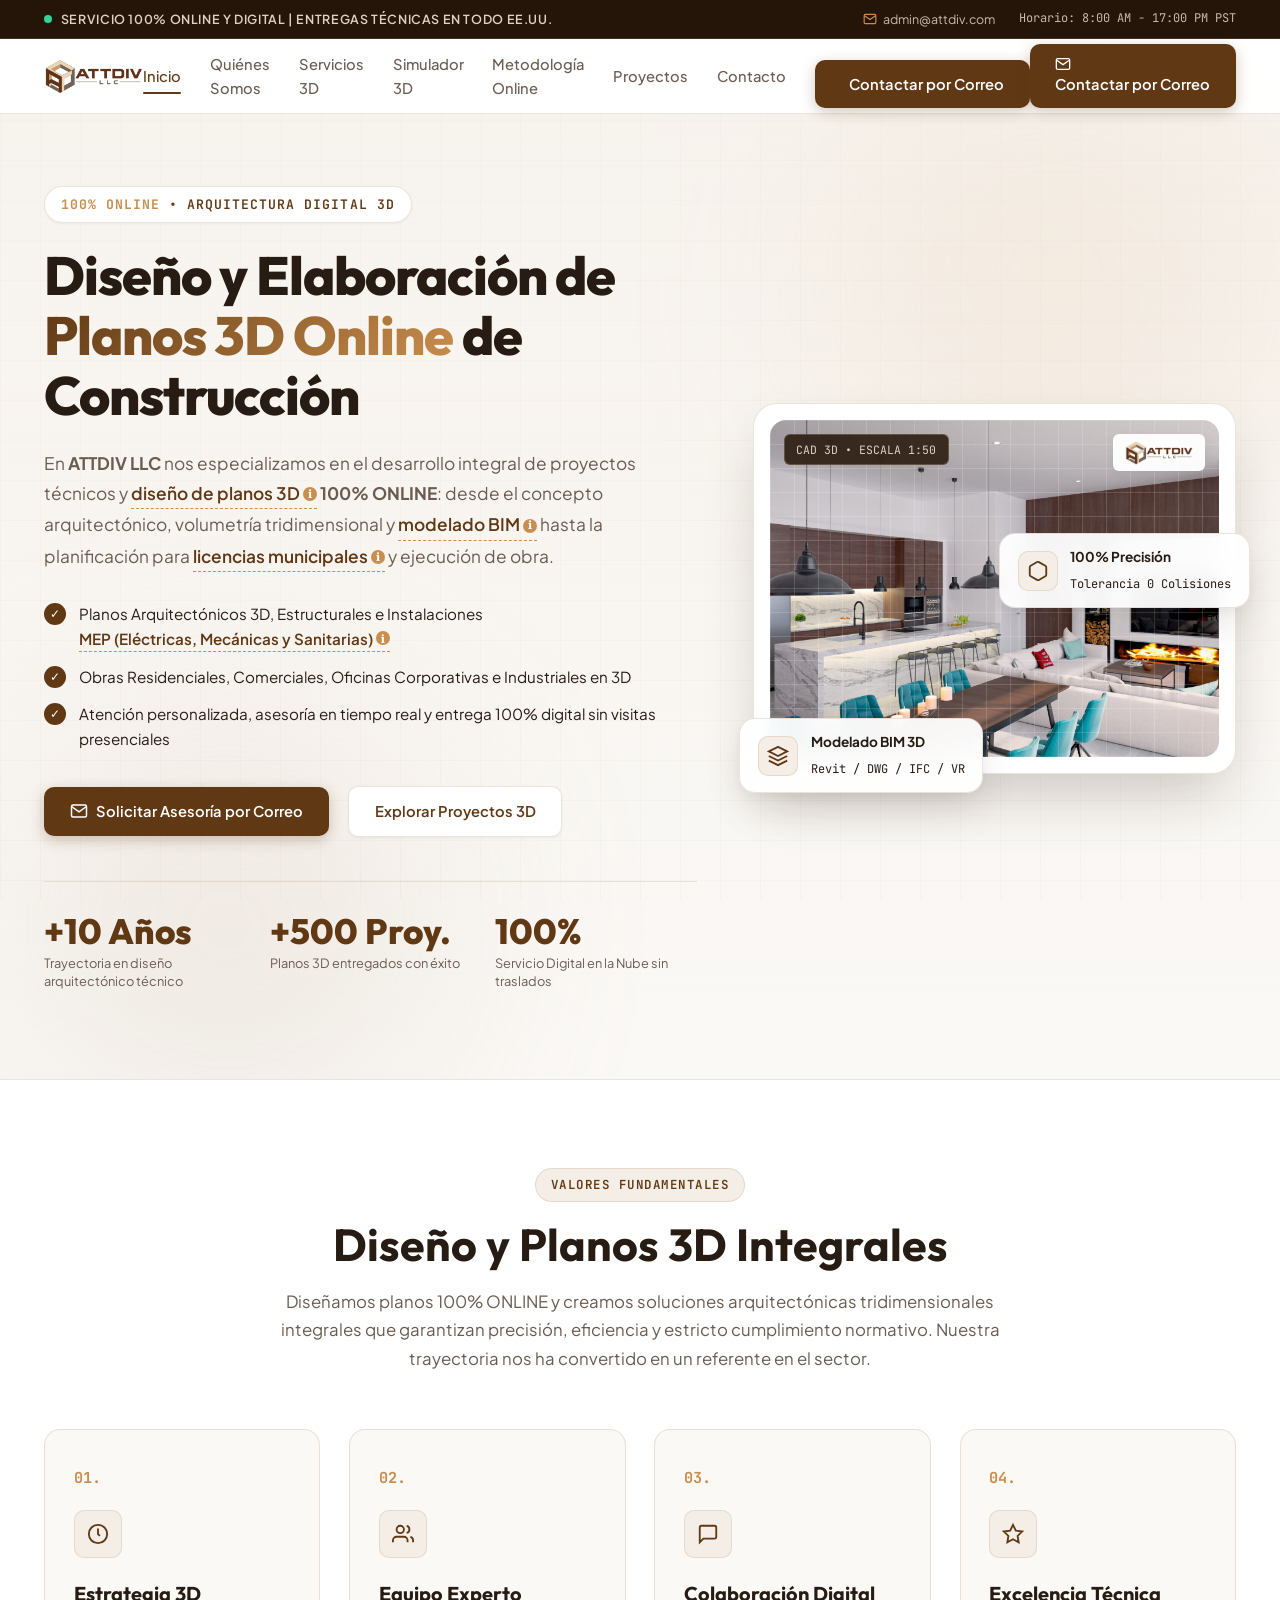
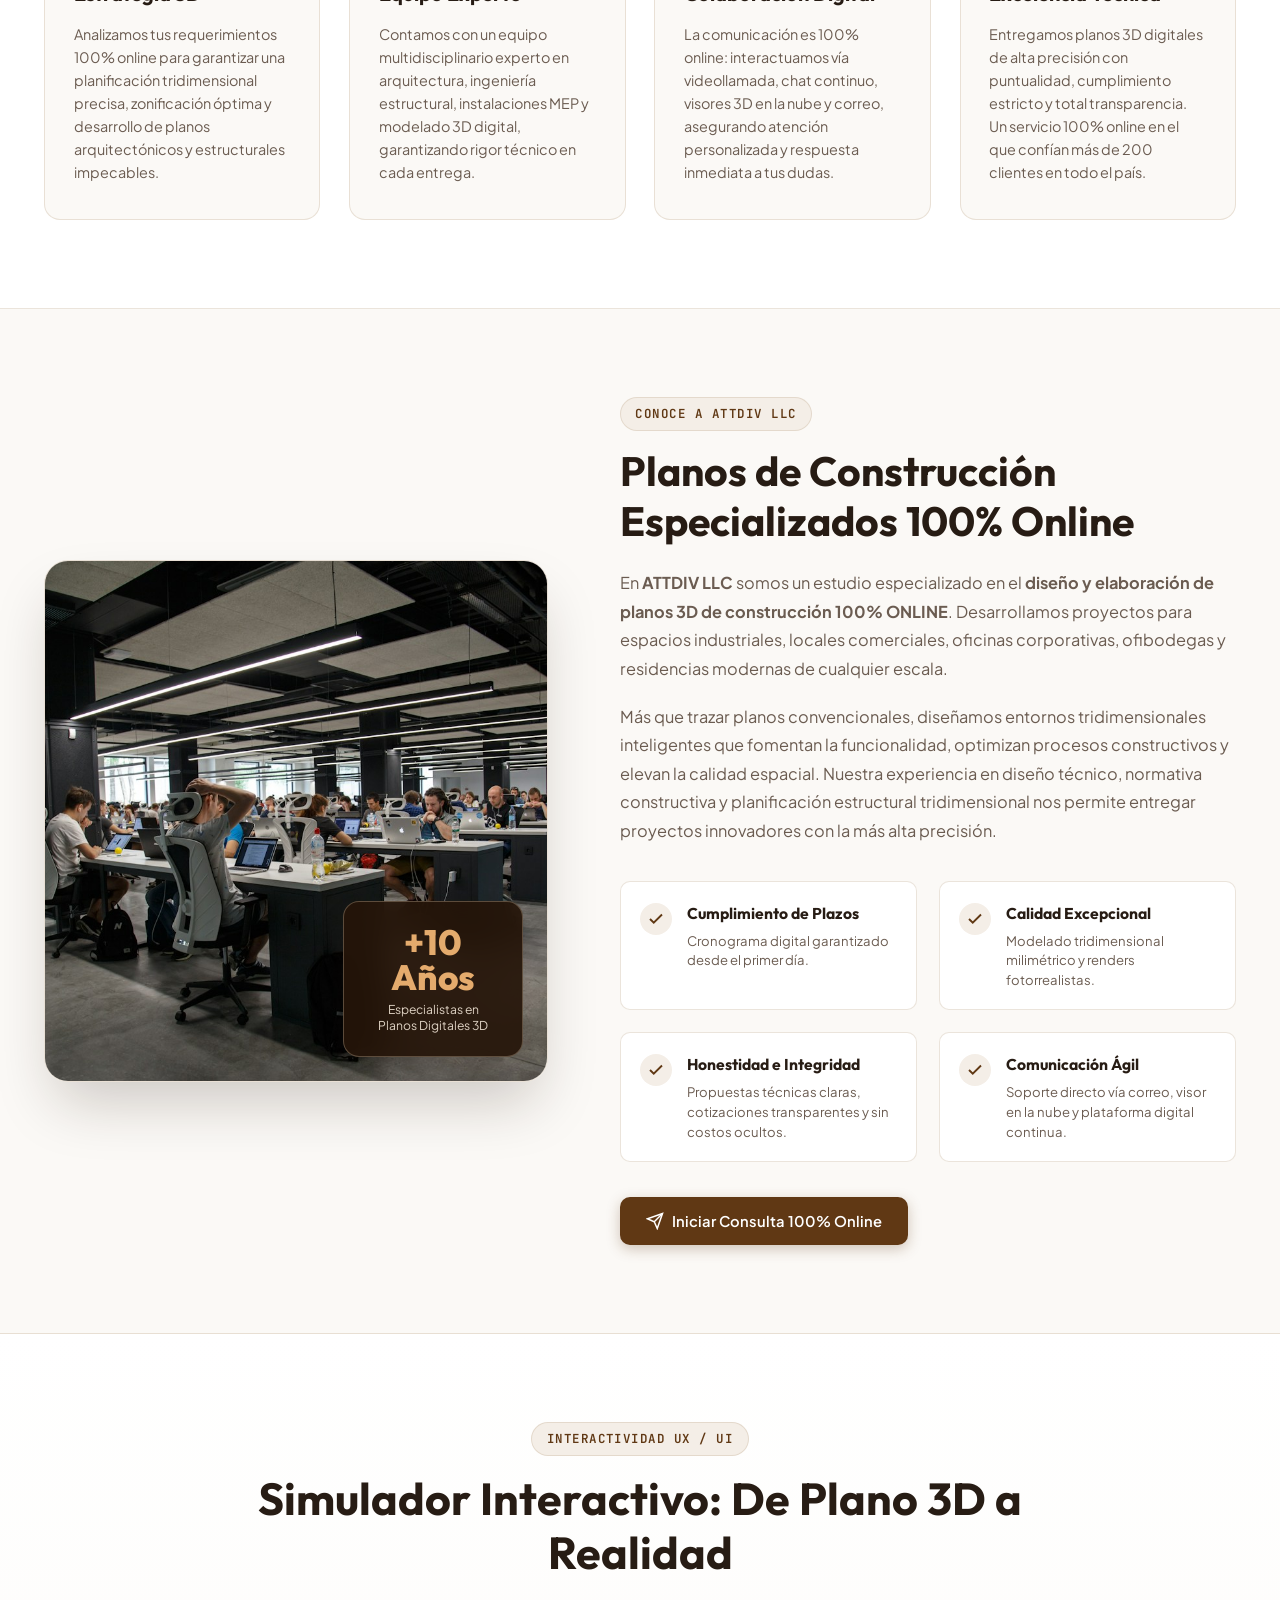
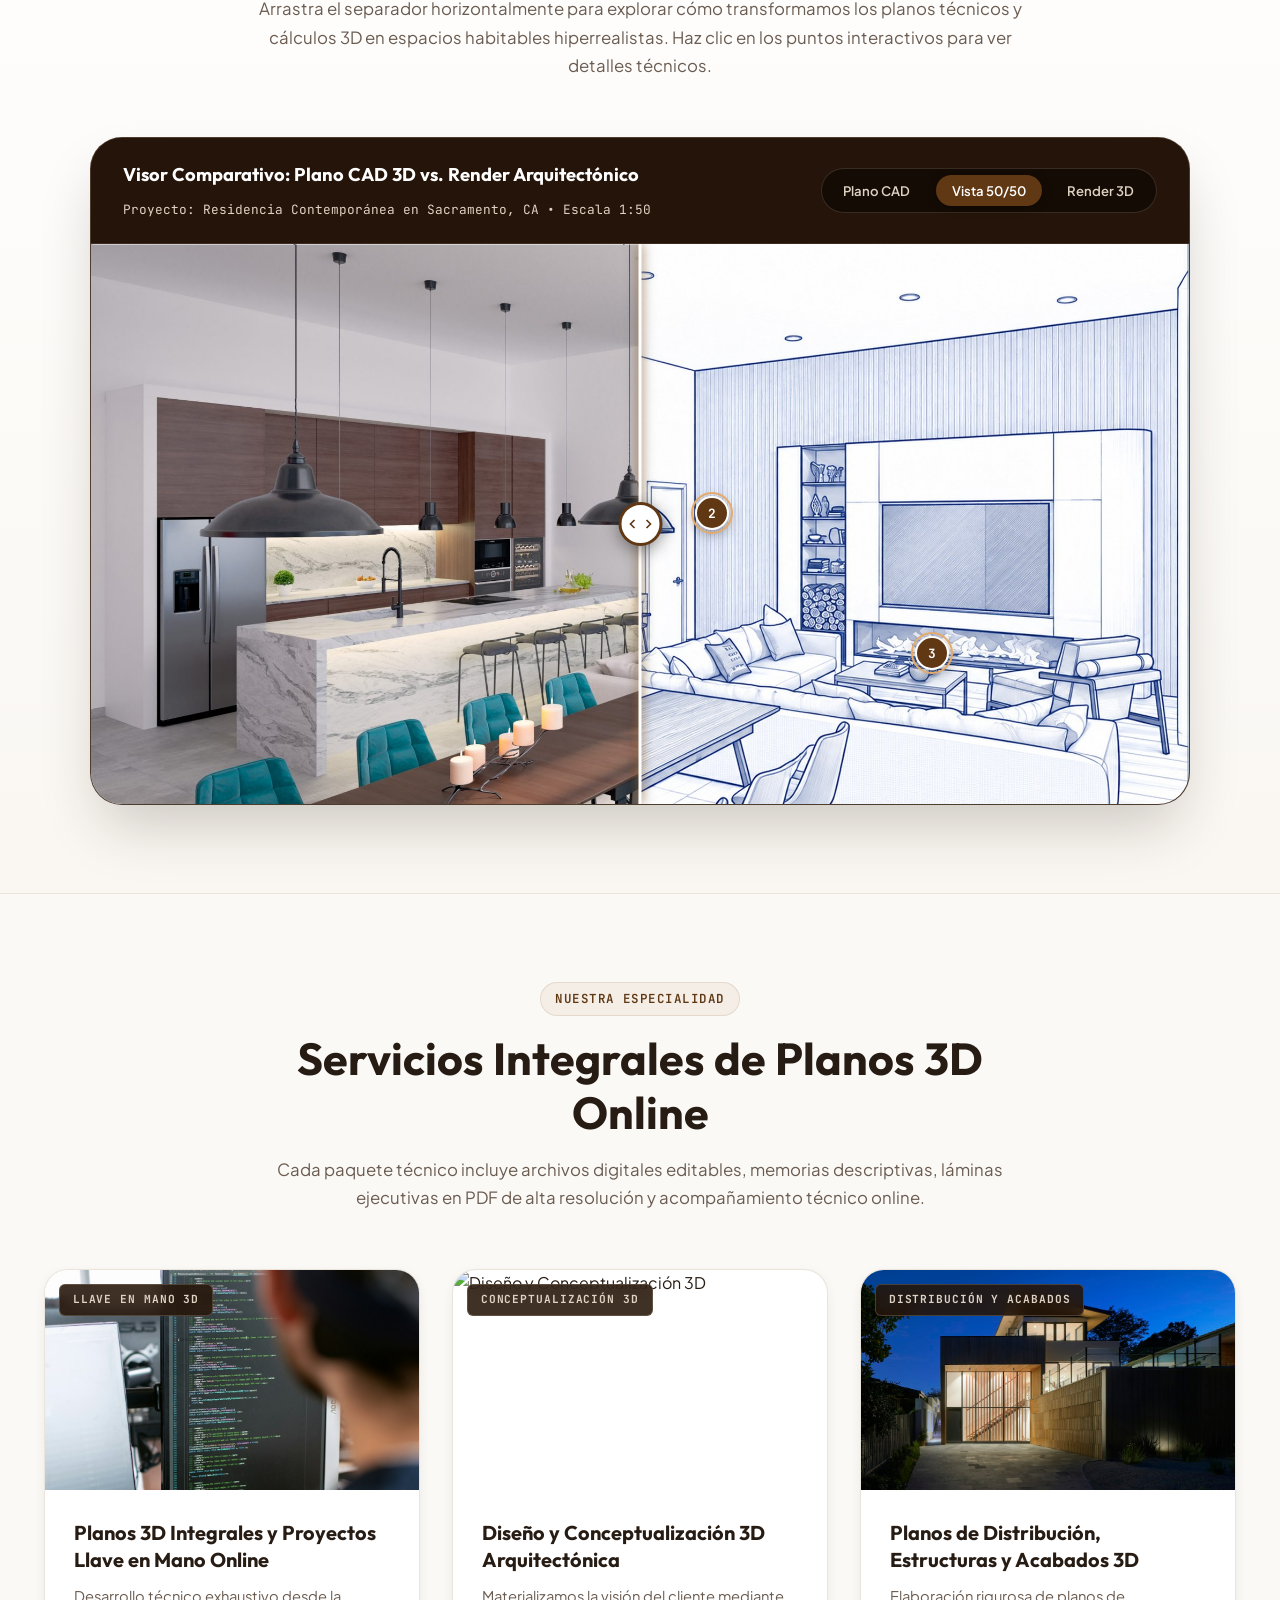
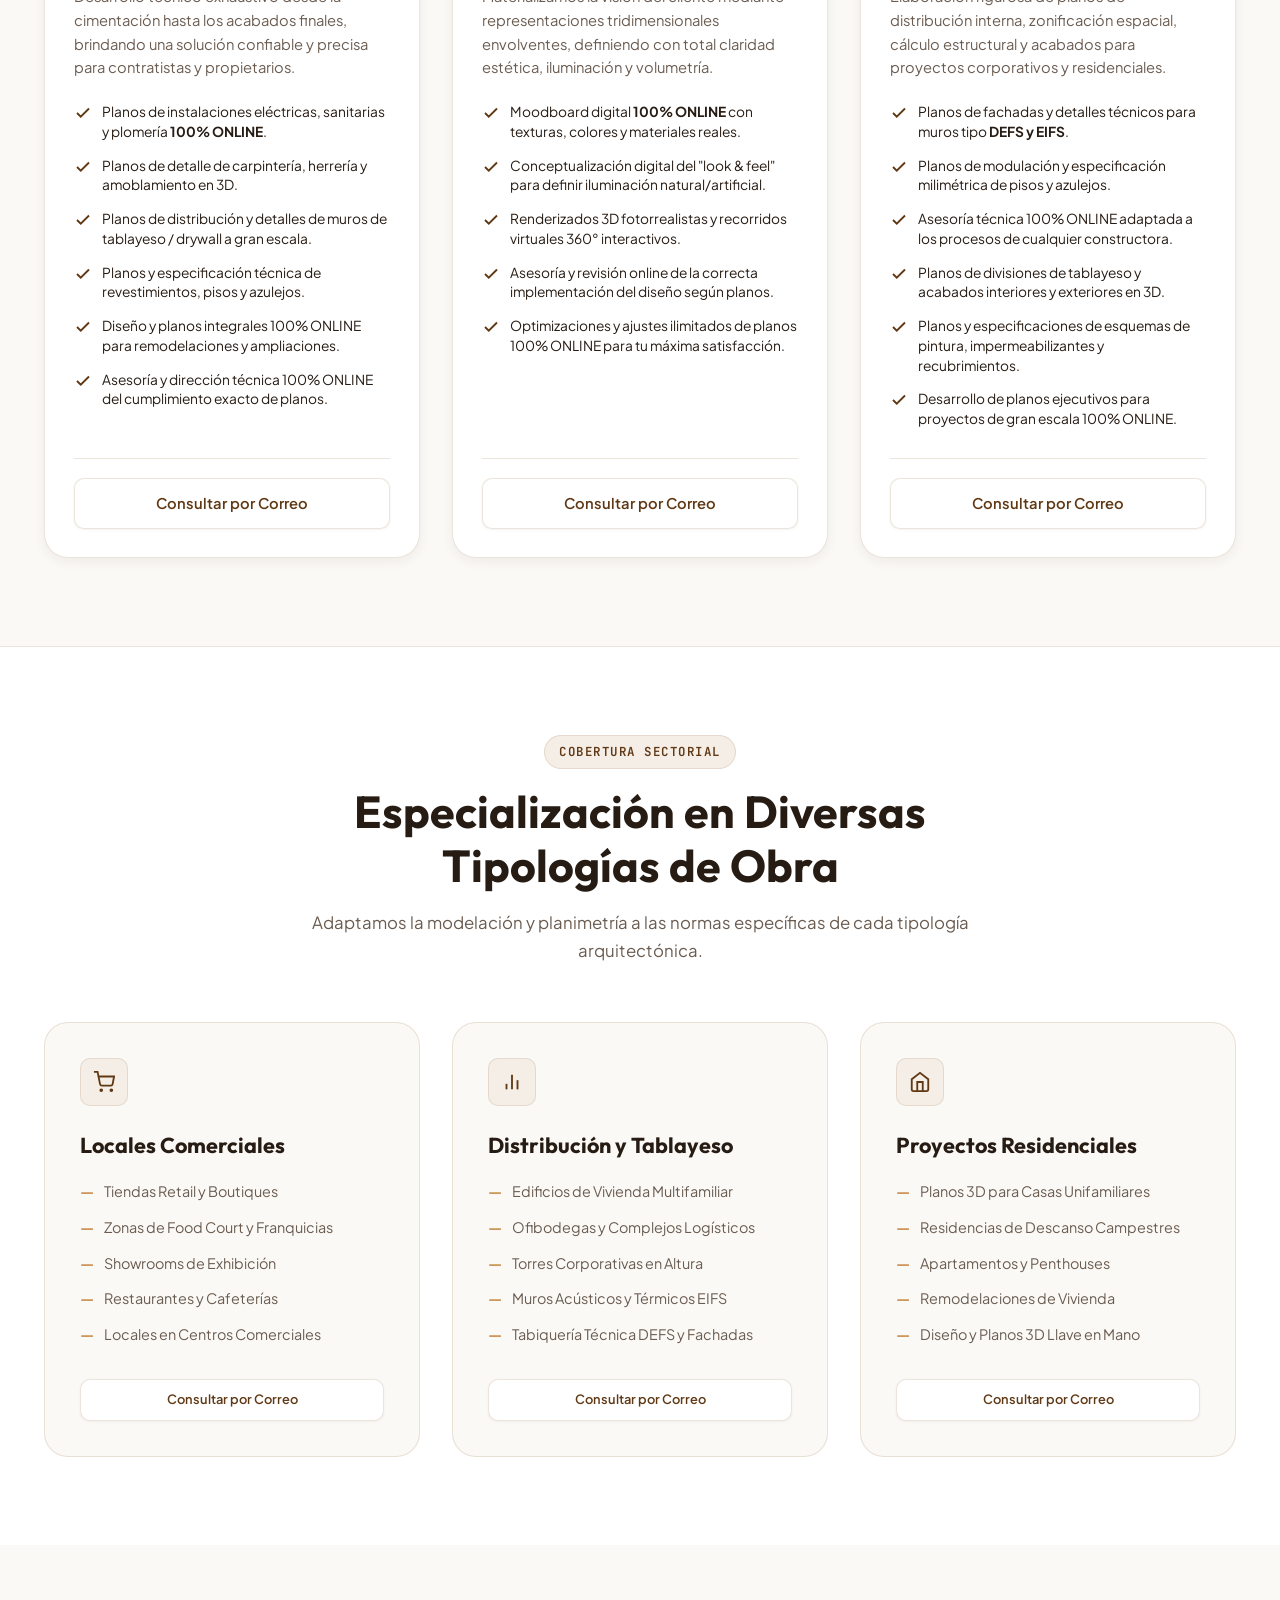
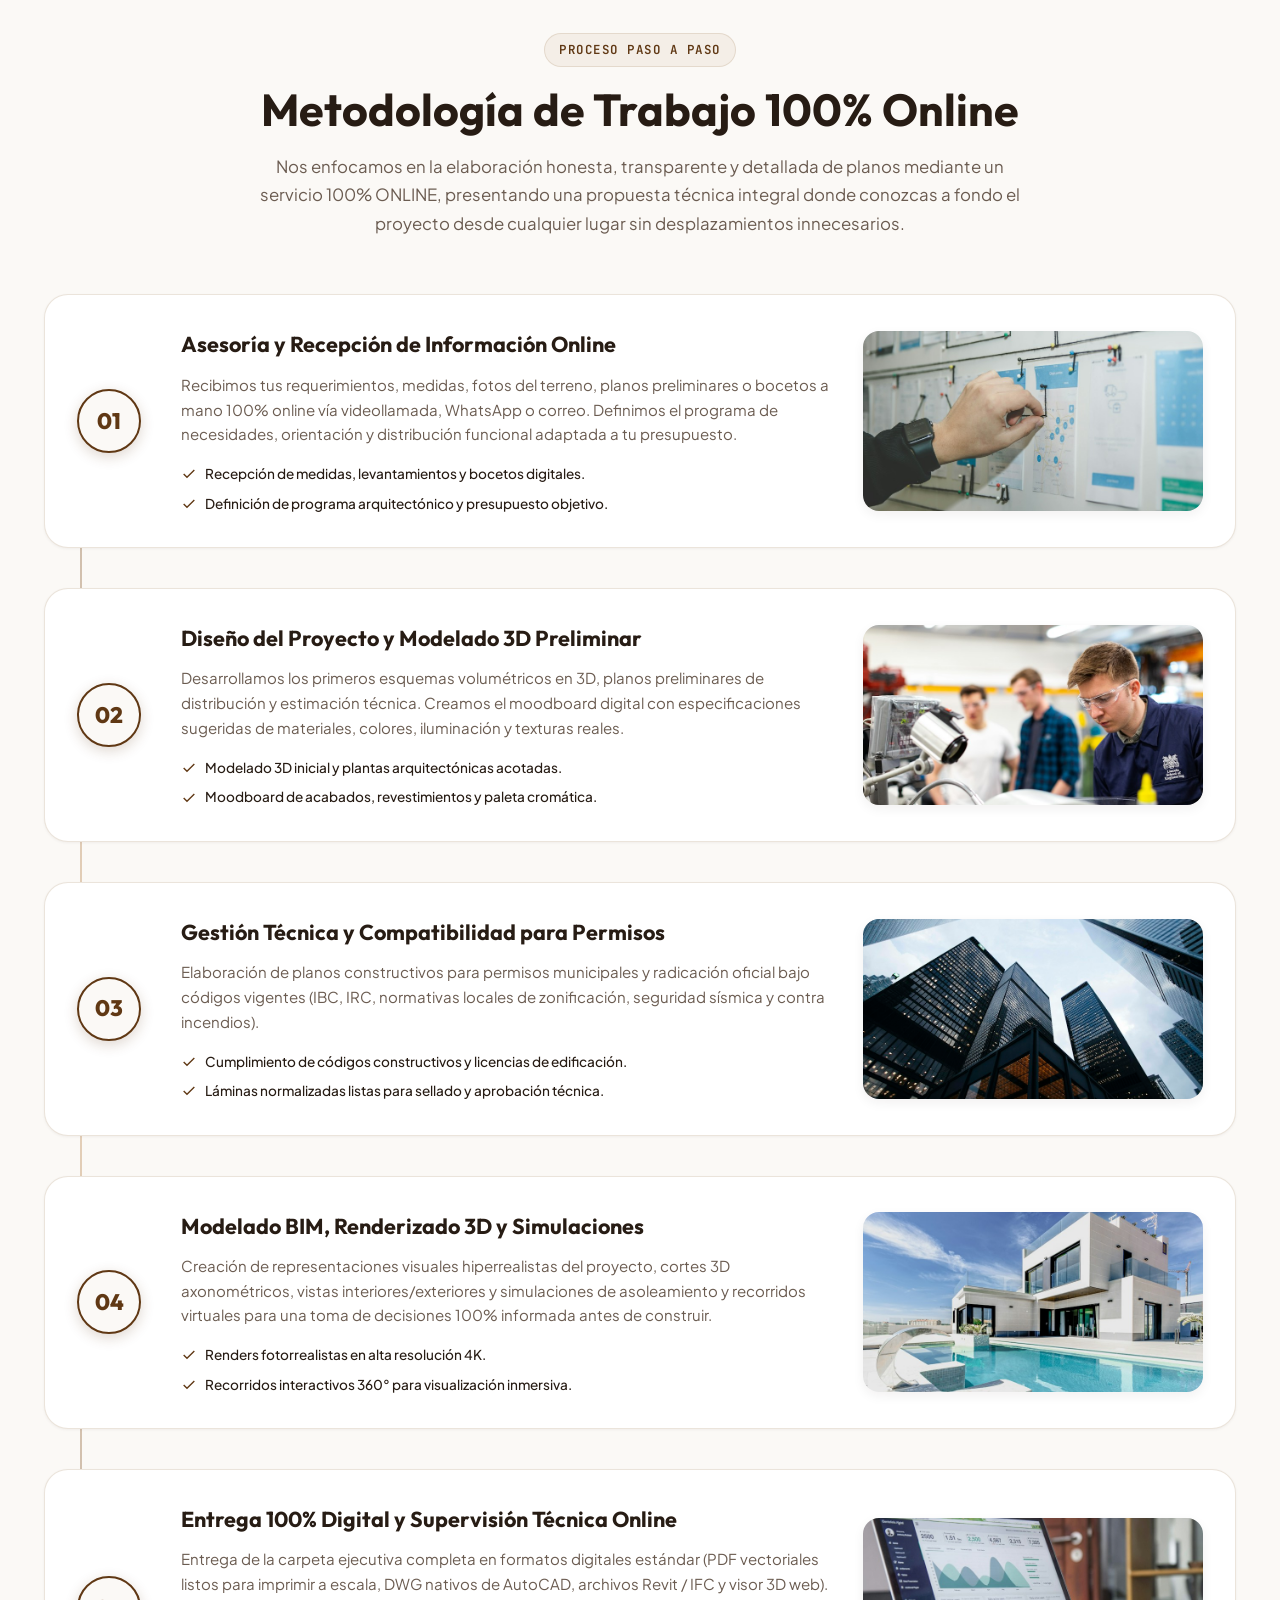
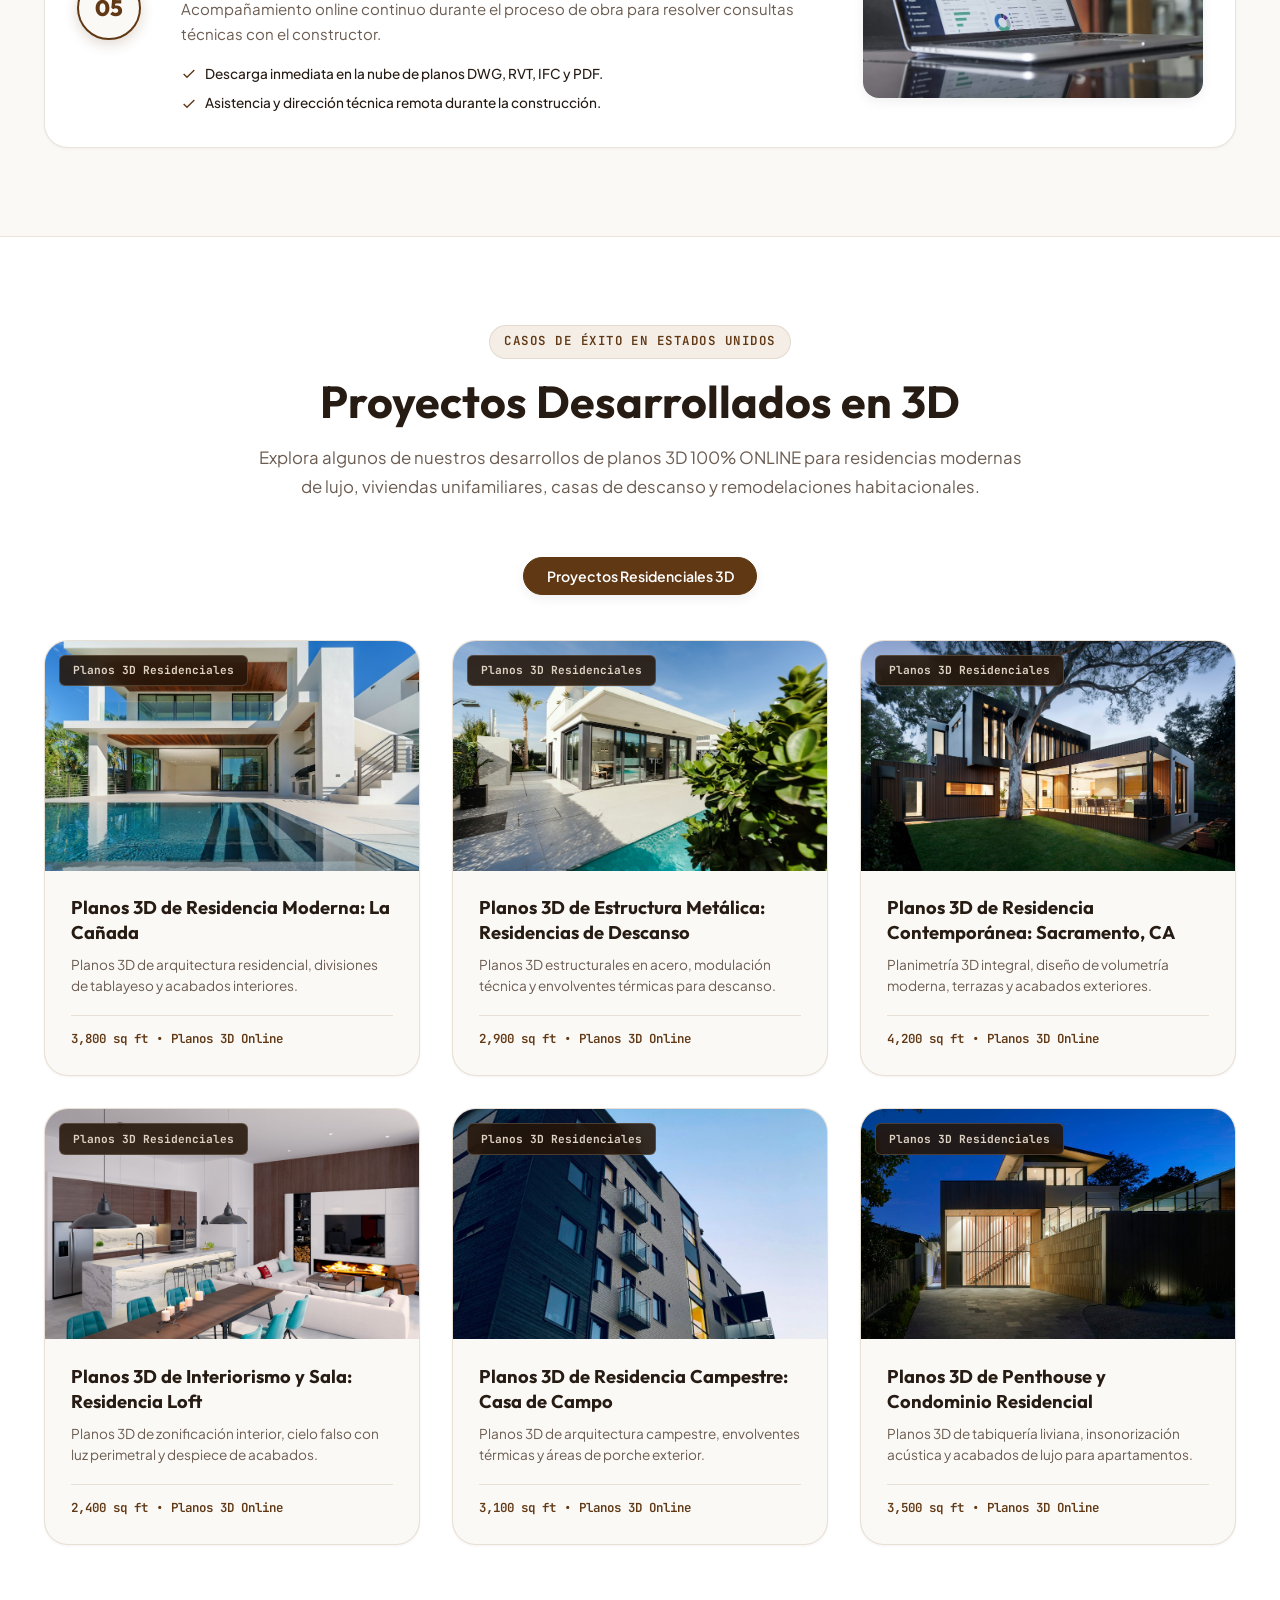
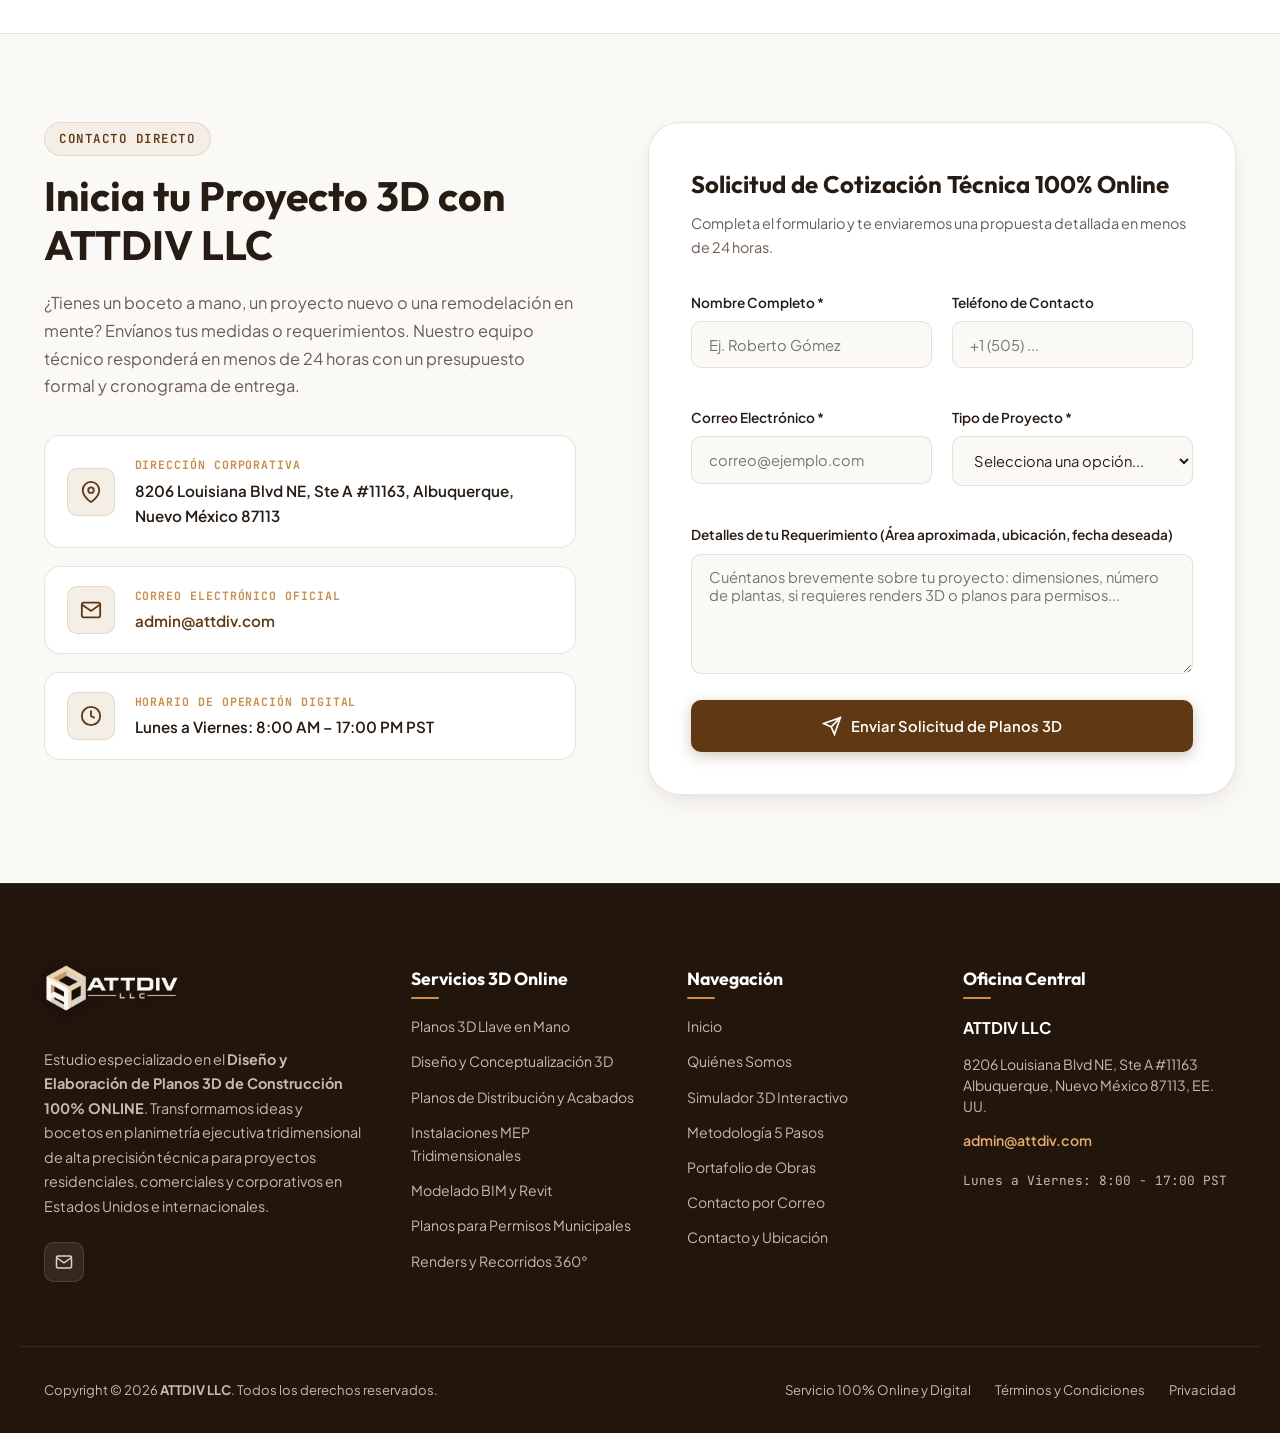
==== index.html @ 7dbda61d "Initial commit: Rediseño completo ATTDIV LLC - Planos 3D y Arquitectura Digital" ====
<!DOCTYPE html>
<html lang="es">
<head>
  <meta charset="UTF-8">
  <meta name="viewport" content="width=device-width, initial-scale=1.0, maximum-scale=5.0">
  <title>ATTDIV LLC | Diseño de Planos 3D Online y Arquitectura Digital</title>
  <meta name="description" content="Estudio especializado en el Diseño y Elaboración de Planos 3D de Construcción 100% Online en Estados Unidos y el mundo. Planos arquitectónicos, estructurales, MEP, modelado BIM y renders fotorrealistas.">
  <link rel="icon" type="image/png" href="assets/img/favicon-attdiv.png?v=3">
  <link rel="shortcut icon" href="favicon.ico?v=3">
  <link rel="apple-touch-icon" href="assets/img/favicon-attdiv.png?v=3">
  <link rel="stylesheet" href="assets/css/styles.css">
</head>
<body>

  <!-- Ambient Architectural Warm Glows -->
  <div class="ambient-glow glow-warm-1"></div>
  <div class="ambient-glow glow-warm-2"></div>

  <!-- TOPBAR -->
  <aside class="topbar">
    <div class="container topbar-wrapper">
      <div class="topbar-status">
        <span class="status-pulse-dot"></span>
        <span>SERVICIO 100% ONLINE Y DIGITAL | ENTREGAS TÉCNICAS EN TODO EE.UU.</span>
      </div>
      <div class="topbar-links">
        <a href="mailto:admin@attdiv.com">
          <svg width="14" height="14" viewBox="0 0 24 24" fill="none" stroke="currentColor" stroke-width="2"><path d="M4 4h16c1.1 0 2 .9 2 2v12c0 1.1-.9 2-2 2H4c-1.1 0-2-.9-2-2V6c0-1.1.9-2 2-2z"></path><polyline points="22,6 12,13 2,6"></polyline></svg>
          <span>admin@attdiv.com</span>
        </a>
        <span class="font-mono" style="font-size:0.75rem;">Horario: 8:00 AM - 17:00 PM PST</span>
      </div>
    </div>
  </aside>

  <!-- MAIN HEADER / NAVBAR -->
  <header class="header">
    <div class="container nav-container">
      <a href="index.html" class="logo-brand" aria-label="ATTDIV LLC Inicio">
        <img src="assets/img/logo-horizontal-web.png" alt="ATTDIV LLC - Arquitectura y Planos 3D" class="logo-img">
      </a>

      <nav class="nav-menu" id="mainNavMenu">
        <a href="#inicio" class="nav-link active">Inicio</a>
        <a href="#quienes-somos" class="nav-link">Quiénes Somos</a>
        <a href="#servicios" class="nav-link">Servicios 3D</a>
        <a href="#simulador" class="nav-link">Simulador 3D</a>
        <a href="#metodologia" class="nav-link">Metodología Online</a>
        <a href="#proyectos" class="nav-link">Proyectos</a>
        <a href="#contacto" class="nav-link">Contacto</a>
        <div class="nav-menu-cta mobile-only" style="display:flex;flex-direction:column;gap:0.75rem;width:100%;margin-top:1rem;">
          <a href="mailto:admin@attdiv.com?subject=Consulta%20Planos%203D%20ATTDIV%20LLC" class="btn btn-primary" style="width:100%;">
            <svg width="16" height="16" viewBox="0 0 24 24" fill="none" stroke="currentColor" stroke-width="2"><path d="M4 4h16c1.1 0 2 .9 2 2v12c0 1.1-.9 2-2 2H4c-1.1 0-2-.9-2-2V6c0-1.1.9-2 2-2z"></path><polyline points="22,6 12,13 2,6"></polyline></svg>
            <span>Contactar por Correo</span>
          </a>
        </div>
      </nav>

      <div class="nav-actions">
        <a href="mailto:admin@attdiv.com?subject=Consulta%20Planos%203D%20ATTDIV%20LLC" class="btn btn-primary desktop-only">
          <svg width="16" height="16" viewBox="0 0 24 24" fill="none" stroke="currentColor" stroke-width="2"><path d="M4 4h16c1.1 0 2 .9 2 2v12c0 1.1-.9 2-2 2H4c-1.1 0-2-.9-2-2V6c0-1.1.9-2 2-2z"></path><polyline points="22,6 12,13 2,6"></polyline></svg>
          <span>Contactar por Correo</span>
        </a>
        <button class="menu-toggle" aria-label="Abrir menú de navegación" aria-expanded="false">
          <svg width="24" height="24" viewBox="0 0 24 24" fill="none" stroke="currentColor" stroke-width="2"><line x1="3" y1="12" x2="21" y2="12"></line><line x1="3" y1="6" x2="21" y2="6"></line><line x1="3" y1="18" x2="21" y2="18"></line></svg>
        </button>
      </div>
    </div>
  </header>

  <main>
    <!-- HERO SECTION -->
    <section class="hero" id="inicio">
      <div class="container hero-grid">
        <!-- Content Column -->
        <div class="hero-content">
          <div class="hero-tag">
            <span>100% ONLINE</span> • ARQUITECTURA DIGITAL 3D
          </div>
          <h1 class="hero-title">
            Diseño y Elaboración de 
            <span class="gradient-text">Planos 3D Online</span>
            de Construcción
          </h1>

          <!-- MOBILE VISUAL SHOWCASE CARD -->
          <div class="hero-visual-mobile mobile-only" style="margin-bottom:1.8rem;">
            <div class="hero-visual-card">
              <div class="hero-visual-img-wrap">
                <img src="assets/img/cocina-salon-comedor.jpg" alt="Modelado y Planos 3D ATTDIV LLC" class="hero-visual-img" loading="eager">
                <div class="cad-grid-overlay"></div>
                <div class="cad-badge-scale font-mono">CAD 3D • ESCALA 1:50</div>
                <div class="cad-badge-logo">
                  <img src="assets/img/logo-horizontal-web.png" alt="ATTDIV LLC">
                </div>
              </div>
            </div>
          </div>

          <p class="hero-desc">
            En <strong>ATTDIV LLC</strong> nos especializamos en el desarrollo integral de proyectos técnicos y 
            <span class="has-tooltip" tabindex="0">
              diseño de planos 3D
              <span class="tooltip-icon">ℹ</span>
              <span class="tooltip-card">
                <span class="tooltip-header">
                  <span class="tooltip-badge">3D CAD / BIM</span>
                  <span class="tooltip-title">Planos 3D Arquitectónicos</span>
                </span>
                Planos con volumetría tridimensional exacta, despieces y cotas milimétricas que eliminan errores antes de iniciar obra física.
                <span class="tooltip-benefit">✓ Visualiza cada detalle y ahorra hasta un 25% en costos de imprevistos.</span>
              </span>
            </span>
            <strong> 100% ONLINE</strong>: desde el concepto arquitectónico, volumetría tridimensional y 
            <span class="has-tooltip" tabindex="0">
              modelado BIM
              <span class="tooltip-icon">ℹ</span>
              <span class="tooltip-card">
                <span class="tooltip-header">
                  <span class="tooltip-badge">ESTÁNDAR BIM</span>
                  <span class="tooltip-title">Building Information Modeling</span>
                </span>
                Coordinación digital inteligente de arquitectura, cálculo de estructuras y redes técnicas en un único modelo tridimensional sincronizado.
                <span class="tooltip-benefit">✓ Cero colisiones entre tuberías, vigas y muros.</span>
              </span>
            </span>
            hasta la planificación para 
            <span class="has-tooltip" tabindex="0">
              licencias municipales
              <span class="tooltip-icon">ℹ</span>
              <span class="tooltip-card">
                <span class="tooltip-header">
                  <span class="tooltip-badge">NORMATIVA</span>
                  <span class="tooltip-title">Permisos y Códigos IBC / IRC</span>
                </span>
                Documentación técnica elaborada bajo códigos de construcción vigentes en EE.UU. e internacionales para radicación municipal inmediata.
                <span class="tooltip-benefit">✓ Trámite ágil de permisos sin observaciones técnicas.</span>
              </span>
            </span>
            y ejecución de obra.
          </p>

          <div class="hero-features-list">
            <div class="hero-feature-item">
              <span class="hero-check-icon">✓</span>
              <span>
                Planos Arquitectónicos 3D, Estructurales e Instalaciones 
                <span class="has-tooltip" tabindex="0">
                  MEP (Eléctricas, Mecánicas y Sanitarias)
                  <span class="tooltip-icon">ℹ</span>
                  <span class="tooltip-card">
                    <span class="tooltip-header">
                      <span class="tooltip-badge">INGENIERÍA</span>
                      <span class="tooltip-title">Redes MEP en 3D</span>
                    </span>
                    Trazado tridimensional de ductos de climatización HVAC, tableros eléctricos, bajantes sanitarias y acometidas de agua potable.
                    <span class="tooltip-benefit">✓ Precisión absoluta para instaladores y subcontratistas.</span>
                  </span>
                </span>
              </span>
            </div>
            <div class="hero-feature-item">
              <span class="hero-check-icon">✓</span>
              <span>Obras Residenciales, Comerciales, Oficinas Corporativas e Industriales en 3D</span>
            </div>
            <div class="hero-feature-item">
              <span class="hero-check-icon">✓</span>
              <span>Atención personalizada, asesoría en tiempo real y entrega 100% digital sin visitas presenciales</span>
            </div>
          </div>

          <div class="hero-actions">
            <a href="mailto:admin@attdiv.com?subject=Consulta%20Planos%203D%20Online%20-%20ATTDIV%20LLC" class="btn btn-primary">
              <svg width="18" height="18" viewBox="0 0 24 24" fill="none" stroke="currentColor" stroke-width="2"><path d="M4 4h16c1.1 0 2 .9 2 2v12c0 1.1-.9 2-2 2H4c-1.1 0-2-.9-2-2V6c0-1.1.9-2 2-2z"></path><polyline points="22,6 12,13 2,6"></polyline></svg>
              <span>Solicitar Asesoría por Correo</span>
            </a>
            <a href="#proyectos" class="btn btn-secondary">
              <span>Explorar Proyectos 3D</span>
            </a>
          </div>

          <div class="hero-stats">
            <div class="stat-item">
              <span class="stat-num" data-target="10" data-prefix="+" data-suffix=" Años">+10 Años</span>
              <span class="stat-label">Trayectoria en diseño arquitectónico técnico</span>
            </div>
            <div class="stat-item">
              <span class="stat-num" data-target="500" data-prefix="+" data-suffix=" Proy.">+500 Proy.</span>
              <span class="stat-label">Planos 3D entregados con éxito</span>
            </div>
            <div class="stat-item">
              <span class="stat-num" data-target="100" data-suffix="%">100%</span>
              <span class="stat-label">Servicio Digital en la Nube sin traslados</span>
            </div>
          </div>
        </div>

        <!-- Desktop Showcase Visual Card -->
        <div class="hero-visual desktop-only">
          <div class="hero-visual-card">
            <div class="hero-visual-img-wrap">
              <img src="assets/img/cocina-salon-comedor.jpg" alt="Modelado y Planos 3D ATTDIV LLC" class="hero-visual-img" loading="eager">
              <div class="cad-grid-overlay"></div>
              <div class="cad-badge-scale font-mono">CAD 3D • ESCALA 1:50</div>
              <div class="cad-badge-logo">
                <img src="assets/img/logo-horizontal-web.png" alt="ATTDIV LLC">
              </div>
            </div>

            <!-- Floating Architectural Badges -->
            <div class="floating-badge floating-badge-1">
              <span class="icon-box" style="width:40px;height:40px;">
                <svg width="20" height="20" viewBox="0 0 24 24" fill="none" stroke="currentColor" stroke-width="2"><polygon points="12 2 2 7 12 12 22 7 12 2"></polygon><polyline points="2 17 12 22 22 17"></polyline><polyline points="2 12 12 17 22 12"></polyline></svg>
              </span>
              <div>
                <strong style="display:block;color:var(--text-main);font-size:0.85rem;">Modelado BIM 3D</strong>
                <span class="font-mono text-muted" style="font-size:0.75rem;">Revit / DWG / IFC / VR</span>
              </div>
            </div>

            <div class="floating-badge floating-badge-2">
              <span class="icon-box" style="width:40px;height:40px;">
                <svg width="20" height="20" viewBox="0 0 24 24" fill="none" stroke="currentColor" stroke-width="2"><path d="M21 16V8a2 2 0 0 0-1-1.73l-7-4a2 2 0 0 0-2 0l-7 4A2 2 0 0 0 3 8v8a2 2 0 0 0 1 1.73l7 4a2 2 0 0 0 2 0l7-4A2 2 0 0 0 21 16z"></path></svg>
              </span>
              <div>
                <strong style="display:block;color:var(--text-main);font-size:0.85rem;">100% Precisión</strong>
                <span class="font-mono text-muted" style="font-size:0.75rem;">Tolerancia 0 Colisiones</span>
              </div>
            </div>
          </div>
        </div>
      </div>
    </section>

    <!-- PILARES DE VALOR Y ESTRATEGIA (4 Cards) -->
    <section class="pillars-section">
      <div class="container">
        <div class="section-header">
          <span class="section-tag">VALORES FUNDAMENTALES</span>
          <h2 class="section-title">Diseño y Planos 3D Integrales</h2>
          <p class="section-subtitle">
            Diseñamos planos 100% ONLINE y creamos soluciones arquitectónicas tridimensionales integrales que garantizan precisión, eficiencia y estricto cumplimiento normativo. Nuestra trayectoria nos ha convertido en un referente en el sector.
          </p>
        </div>

        <div class="pillars-grid">
          <div class="pillar-card card-hoverable">
            <span class="pillar-num">01.</span>
            <div class="icon-box" style="margin-bottom:1.2rem;">
              <svg viewBox="0 0 24 24" fill="none" stroke="currentColor" stroke-width="2"><circle cx="12" cy="12" r="10"></circle><polyline points="12 6 12 12 14 14"></polyline></svg>
            </div>
            <h3 class="pillar-title">Estrategia 3D</h3>
            <p class="pillar-desc">
              Analizamos tus requerimientos 100% online para garantizar una planificación tridimensional precisa, zonificación óptima y desarrollo de planos arquitectónicos y estructurales impecables.
            </p>
          </div>

          <div class="pillar-card card-hoverable">
            <span class="pillar-num">02.</span>
            <div class="icon-box" style="margin-bottom:1.2rem;">
              <svg viewBox="0 0 24 24" fill="none" stroke="currentColor" stroke-width="2"><path d="M17 21v-2a4 4 0 0 0-4-4H5a4 4 0 0 0-4 4v2"></path><circle cx="9" cy="7" r="4"></circle><path d="M23 21v-2a4 4 0 0 0-3-3.87"></path><path d="M16 3.13a4 4 0 0 1 0 7.75"></path></svg>
            </div>
            <h3 class="pillar-title">Equipo Experto</h3>
            <p class="pillar-desc">
              Contamos con un equipo multidisciplinario experto en arquitectura, ingeniería estructural, instalaciones MEP y modelado 3D digital, garantizando rigor técnico en cada entrega.
            </p>
          </div>

          <div class="pillar-card card-hoverable">
            <span class="pillar-num">03.</span>
            <div class="icon-box" style="margin-bottom:1.2rem;">
              <svg viewBox="0 0 24 24" fill="none" stroke="currentColor" stroke-width="2"><path d="M21 15a2 2 0 0 1-2 2H7l-4 4V5a2 2 0 0 1 2-2h14a2 2 0 0 1 2 2z"></path></svg>
            </div>
            <h3 class="pillar-title">Colaboración Digital</h3>
            <p class="pillar-desc">
              La comunicación es 100% online: interactuamos vía videollamada, chat continuo, visores 3D en la nube y correo, asegurando atención personalizada y respuesta inmediata a tus dudas.
            </p>
          </div>

          <div class="pillar-card card-hoverable">
            <span class="pillar-num">04.</span>
            <div class="icon-box" style="margin-bottom:1.2rem;">
              <svg viewBox="0 0 24 24" fill="none" stroke="currentColor" stroke-width="2"><polygon points="12 2 15.09 8.26 22 9.27 17 14.14 18.18 21.02 12 17.77 5.82 21.02 7 14.14 2 9.27 8.91 8.26 12 2"></polygon></svg>
            </div>
            <h3 class="pillar-title">Excelencia Técnica</h3>
            <p class="pillar-desc">
              Entregamos planos 3D digitales de alta precisión con puntualidad, cumplimiento estricto y total transparencia. Un servicio 100% online en el que confían más de 200 clientes en todo el país.
            </p>
          </div>
        </div>
      </div>
    </section>

    <!-- ABOUT SECTION / QUIÉNES SOMOS -->
    <section class="about-section" id="quienes-somos">
      <div class="container about-grid">
        <div class="about-visual">
          <div class="about-img-box">
            <img src="assets/img/about-studio.jpg" alt="Estudio de Planos 3D ATTDIV LLC">
            <div class="about-experience-stamp">
              <span class="stamp-years">+10 Años</span>
              <span class="stamp-text">Especialistas en Planos Digitales 3D</span>
            </div>
          </div>
        </div>

        <div class="about-content">
          <span class="section-tag">CONOCE A ATTDIV LLC</span>
          <h2>Planos de Construcción Especializados 100% Online</h2>
          <p class="about-text">
            En <strong>ATTDIV LLC</strong> somos un estudio especializado en el <strong>diseño y elaboración de planos 3D de construcción 100% ONLINE</strong>. Desarrollamos proyectos para espacios industriales, locales comerciales, oficinas corporativas, ofibodegas y residencias modernas de cualquier escala.
          </p>
          <p class="about-text">
            Más que trazar planos convencionales, diseñamos entornos tridimensionales inteligentes que fomentan la funcionalidad, optimizan procesos constructivos y elevan la calidad espacial. Nuestra experiencia en diseño técnico, normativa constructiva y planificación estructural tridimensional nos permite entregar proyectos innovadores con la más alta precisión.
          </p>

          <div class="differentiators-grid">
            <div class="diff-card">
              <span class="diff-icon">
                <svg width="18" height="18" viewBox="0 0 24 24" fill="none" stroke="currentColor" stroke-width="2.5"><polyline points="20 6 9 17 4 12"></polyline></svg>
              </span>
              <div>
                <h4 class="diff-title">Cumplimiento de Plazos</h4>
                <p class="diff-desc">Cronograma digital garantizado desde el primer día.</p>
              </div>
            </div>

            <div class="diff-card">
              <span class="diff-icon">
                <svg width="18" height="18" viewBox="0 0 24 24" fill="none" stroke="currentColor" stroke-width="2.5"><polyline points="20 6 9 17 4 12"></polyline></svg>
              </span>
              <div>
                <h4 class="diff-title">Calidad Excepcional</h4>
                <p class="diff-desc">Modelado tridimensional milimétrico y renders fotorrealistas.</p>
              </div>
            </div>

            <div class="diff-card">
              <span class="diff-icon">
                <svg width="18" height="18" viewBox="0 0 24 24" fill="none" stroke="currentColor" stroke-width="2.5"><polyline points="20 6 9 17 4 12"></polyline></svg>
              </span>
              <div>
                <h4 class="diff-title">Honestidad e Integridad</h4>
                <p class="diff-desc">Propuestas técnicas claras, cotizaciones transparentes y sin costos ocultos.</p>
              </div>
            </div>

            <div class="diff-card">
              <span class="diff-icon">
                <svg width="18" height="18" viewBox="0 0 24 24" fill="none" stroke="currentColor" stroke-width="2.5"><polyline points="20 6 9 17 4 12"></polyline></svg>
              </span>
              <div>
                <h4 class="diff-title">Comunicación Ágil</h4>
                <p class="diff-desc">Soporte directo vía correo, visor en la nube y plataforma digital continua.</p>
              </div>
            </div>
          </div>

          <a href="#contacto" class="btn btn-primary">
            <svg width="18" height="18" viewBox="0 0 24 24" fill="none" stroke="currentColor" stroke-width="2"><line x1="22" y1="2" x2="11" y2="13"></line><polygon points="22 2 15 22 11 13 2 9 22 2"></polygon></svg>
            <span>Iniciar Consulta 100% Online</span>
          </a>
        </div>
      </div>
    </section>

    <!-- SIMULADOR INTERACTIVO 3D (BEFORE & AFTER / BLUEPRINT TO RENDER) -->
    <section class="simulator-section" id="simulador">
      <div class="container">
        <div class="section-header">
          <span class="section-tag">INTERACTIVIDAD UX / UI</span>
          <h2 class="section-title">Simulador Interactivo: De Plano 3D a Realidad</h2>
          <p class="section-subtitle">
            Arrastra el separador horizontalmente para explorar cómo transformamos los planos técnicos y cálculos 3D en espacios habitables hiperrealistas. Haz clic en los puntos interactivos para ver detalles técnicos.
          </p>
        </div>

        <div class="simulator-container">
          <div class="simulator-header">
            <div>
              <h3 style="color:#fff;font-size:1.15rem;margin-bottom:0.25rem;">Visor Comparativo: Plano CAD 3D vs. Render Arquitectónico</h3>
              <span class="font-mono" style="font-size:0.8rem;color:var(--beige-light);">Proyecto: Residencia Contemporánea en Sacramento, CA • Escala 1:50</span>
            </div>
            <div class="simulator-controls">
              <button type="button" class="sim-toggle-btn" data-mode="blueprint">Plano CAD</button>
              <button type="button" class="sim-toggle-btn active" data-mode="split">Vista 50/50</button>
              <button type="button" class="sim-toggle-btn" data-mode="render">Render 3D</button>
            </div>
          </div>

          <div class="comparison-viewer">
            <!-- Background Layer: Blueprint CAD / Sala Line Art -->
            <div class="comparison-layer comparison-blueprint">
              <img src="assets/img/plano-sala-web.jpg" alt="Plano 3D CAD Técnico Sala" loading="lazy">
              <!-- Interactive Hotspots -->
              <div class="hotspot-pin" style="top:25%;left:20%;" data-title="Muros Estructurales y Tabiques" data-desc="Modulación milimétrica de tablayeso y perfiles galvanizados calculados para aislamiento acústico y resistencia sísmica.">1</div>
              <div class="hotspot-pin" style="top:45%;left:55%;" data-title="Instalaciones MEP Ocultas" data-desc="Trazado 3D de canalizaciones eléctricas y red hidrosanitaria con pendientes controladas y cajas de registro registrables.">2</div>
              <div class="hotspot-pin" style="top:70%;left:75%;" data-title="Cielo Falso e Iluminación" data-desc="Planos de modulación de falso plafón con luces LED indirectas y rejillas de climatización integradas.">3</div>
            </div>

            <!-- Foreground Layer: Photorealistic 3D Render -->
            <div class="comparison-layer comparison-render">
              <img src="assets/img/cocina-salon-comedor.jpg" alt="Render Arquitectónico 3D" loading="lazy">
            </div>

            <!-- Draggable Divider Handle -->
            <div class="comparison-divider">
              <div class="comparison-handle" aria-label="Deslizador de comparación">
                <svg width="20" height="20" viewBox="0 0 24 24" fill="none" stroke="currentColor" stroke-width="2.5"><polyline points="15 18 9 12 15 6"></polyline></svg>
                <svg width="20" height="20" viewBox="0 0 24 24" fill="none" stroke="currentColor" stroke-width="2.5"><polyline points="9 18 15 12 9 6"></polyline></svg>
              </div>
            </div>
          </div>
        </div>
      </div>
    </section>

    <!-- SERVICIOS PRINCIPALES (3 GRUPOS INTEGRALES) -->
    <section class="services-section" id="servicios">
      <div class="container">
        <div class="section-header">
          <span class="section-tag">NUESTRA ESPECIALIDAD</span>
          <h2 class="section-title">Servicios Integrales de Planos 3D Online</h2>
          <p class="section-subtitle">
            Cada paquete técnico incluye archivos digitales editables, memorias descriptivas, láminas ejecutivas en PDF de alta resolución y acompañamiento técnico online.
          </p>
        </div>

        <div class="services-grid">
          <!-- SERVICIO 1 -->
          <div class="service-card card-hoverable">
            <div class="service-img-wrapper">
              <img src="assets/img/service-mep.jpg" alt="Planos 3D Integrales y Proyectos Llave en Mano" loading="lazy">
              <span class="service-category-badge">LLAVE EN MANO 3D</span>
            </div>
            <div class="service-body">
              <h3 class="service-title">Planos 3D Integrales y Proyectos Llave en Mano Online</h3>
              <p class="service-desc">
                Desarrollo técnico exhaustivo desde la cimentación hasta los acabados finales, brindando una solución confiable y precisa para contratistas y propietarios.
              </p>
              <div class="service-checklist">
                <div class="service-check-item">
                  <svg width="18" height="18" viewBox="0 0 24 24" fill="none" stroke="currentColor" stroke-width="2.5"><polyline points="20 6 9 17 4 12"></polyline></svg>
                  <span>Planos de instalaciones eléctricas, sanitarias y plomería <strong>100% ONLINE</strong>.</span>
                </div>
                <div class="service-check-item">
                  <svg width="18" height="18" viewBox="0 0 24 24" fill="none" stroke="currentColor" stroke-width="2.5"><polyline points="20 6 9 17 4 12"></polyline></svg>
                  <span>Planos de detalle de carpintería, herrería y amoblamiento en 3D.</span>
                </div>
                <div class="service-check-item">
                  <svg width="18" height="18" viewBox="0 0 24 24" fill="none" stroke="currentColor" stroke-width="2.5"><polyline points="20 6 9 17 4 12"></polyline></svg>
                  <span>Planos de distribución y detalles de muros de tablayeso / drywall a gran escala.</span>
                </div>
                <div class="service-check-item">
                  <svg width="18" height="18" viewBox="0 0 24 24" fill="none" stroke="currentColor" stroke-width="2.5"><polyline points="20 6 9 17 4 12"></polyline></svg>
                  <span>Planos y especificación técnica de revestimientos, pisos y azulejos.</span>
                </div>
                <div class="service-check-item">
                  <svg width="18" height="18" viewBox="0 0 24 24" fill="none" stroke="currentColor" stroke-width="2.5"><polyline points="20 6 9 17 4 12"></polyline></svg>
                  <span>Diseño y planos integrales 100% ONLINE para remodelaciones y ampliaciones.</span>
                </div>
                <div class="service-check-item">
                  <svg width="18" height="18" viewBox="0 0 24 24" fill="none" stroke="currentColor" stroke-width="2.5"><polyline points="20 6 9 17 4 12"></polyline></svg>
                  <span>Asesoría y dirección técnica 100% ONLINE del cumplimiento exacto de planos.</span>
                </div>
              </div>
              <div class="service-footer">
                <a href="mailto:admin@attdiv.com?subject=Consulta%20Paquete%20Integral%20Planos%203D" class="btn btn-secondary" style="width:100%;">Consultar por Correo</a>
              </div>
            </div>
          </div>

          <!-- SERVICIO 2 -->
          <div class="service-card card-hoverable">
            <div class="service-img-wrapper">
              <img src="assets/img/service-concept.jpg" alt="Diseño y Conceptualización 3D" loading="lazy">
              <span class="service-category-badge">CONCEPTUALIZACIÓN 3D</span>
            </div>
            <div class="service-body">
              <h3 class="service-title">Diseño y Conceptualización 3D Arquitectónica</h3>
              <p class="service-desc">
                Materializamos la visión del cliente mediante representaciones tridimensionales envolventes, definiendo con total claridad estética, iluminación y volumetría.
              </p>
              <div class="service-checklist">
                <div class="service-check-item">
                  <svg width="18" height="18" viewBox="0 0 24 24" fill="none" stroke="currentColor" stroke-width="2.5"><polyline points="20 6 9 17 4 12"></polyline></svg>
                  <span>Moodboard digital <strong>100% ONLINE</strong> con texturas, colores y materiales reales.</span>
                </div>
                <div class="service-check-item">
                  <svg width="18" height="18" viewBox="0 0 24 24" fill="none" stroke="currentColor" stroke-width="2.5"><polyline points="20 6 9 17 4 12"></polyline></svg>
                  <span>Conceptualización digital del "look & feel" para definir iluminación natural/artificial.</span>
                </div>
                <div class="service-check-item">
                  <svg width="18" height="18" viewBox="0 0 24 24" fill="none" stroke="currentColor" stroke-width="2.5"><polyline points="20 6 9 17 4 12"></polyline></svg>
                  <span>Renderizados 3D fotorrealistas y recorridos virtuales 360° interactivos.</span>
                </div>
                <div class="service-check-item">
                  <svg width="18" height="18" viewBox="0 0 24 24" fill="none" stroke="currentColor" stroke-width="2.5"><polyline points="20 6 9 17 4 12"></polyline></svg>
                  <span>Asesoría y revisión online de la correcta implementación del diseño según planos.</span>
                </div>
                <div class="service-check-item">
                  <svg width="18" height="18" viewBox="0 0 24 24" fill="none" stroke="currentColor" stroke-width="2.5"><polyline points="20 6 9 17 4 12"></polyline></svg>
                  <span>Optimizaciones y ajustes ilimitados de planos 100% ONLINE para tu máxima satisfacción.</span>
                </div>
              </div>
              <div class="service-footer">
                <a href="mailto:admin@attdiv.com?subject=Consulta%20Diseño%203D%20Arquitectónico" class="btn btn-secondary" style="width:100%;">Consultar por Correo</a>
              </div>
            </div>
          </div>

          <!-- SERVICIO 3 -->
          <div class="service-card card-hoverable">
            <div class="service-img-wrapper">
              <img src="assets/img/service-distribution.jpg" alt="Planos de Distribución, Estructuras y Acabados 3D" loading="lazy">
              <span class="service-category-badge">DISTRIBUCIÓN Y ACABADOS</span>
            </div>
            <div class="service-body">
              <h3 class="service-title">Planos de Distribución, Estructuras y Acabados 3D</h3>
              <p class="service-desc">
                Elaboración rigurosa de planos de distribución interna, zonificación espacial, cálculo estructural y acabados para proyectos corporativos y residenciales.
              </p>
              <div class="service-checklist">
                <div class="service-check-item">
                  <svg width="18" height="18" viewBox="0 0 24 24" fill="none" stroke="currentColor" stroke-width="2.5"><polyline points="20 6 9 17 4 12"></polyline></svg>
                  <span>Planos de fachadas y detalles técnicos para muros tipo <strong>DEFS y EIFS</strong>.</span>
                </div>
                <div class="service-check-item">
                  <svg width="18" height="18" viewBox="0 0 24 24" fill="none" stroke="currentColor" stroke-width="2.5"><polyline points="20 6 9 17 4 12"></polyline></svg>
                  <span>Planos de modulación y especificación milimétrica de pisos y azulejos.</span>
                </div>
                <div class="service-check-item">
                  <svg width="18" height="18" viewBox="0 0 24 24" fill="none" stroke="currentColor" stroke-width="2.5"><polyline points="20 6 9 17 4 12"></polyline></svg>
                  <span>Asesoría técnica 100% ONLINE adaptada a los procesos de cualquier constructora.</span>
                </div>
                <div class="service-check-item">
                  <svg width="18" height="18" viewBox="0 0 24 24" fill="none" stroke="currentColor" stroke-width="2.5"><polyline points="20 6 9 17 4 12"></polyline></svg>
                  <span>Planos de divisiones de tablayeso y acabados interiores y exteriores en 3D.</span>
                </div>
                <div class="service-check-item">
                  <svg width="18" height="18" viewBox="0 0 24 24" fill="none" stroke="currentColor" stroke-width="2.5"><polyline points="20 6 9 17 4 12"></polyline></svg>
                  <span>Planos y especificaciones de esquemas de pintura, impermeabilizantes y recubrimientos.</span>
                </div>
                <div class="service-check-item">
                  <svg width="18" height="18" viewBox="0 0 24 24" fill="none" stroke="currentColor" stroke-width="2.5"><polyline points="20 6 9 17 4 12"></polyline></svg>
                  <span>Desarrollo de planos ejecutivos para proyectos de gran escala 100% ONLINE.</span>
                </div>
              </div>
              <div class="service-footer">
                <a href="mailto:admin@attdiv.com?subject=Consulta%20Planos%20de%20Distribución%20y%20Estructuras%203D" class="btn btn-secondary" style="width:100%;">Consultar por Correo</a>
              </div>
            </div>
          </div>
        </div>
      </div>
    </section>

    <!-- TIPOLOGÍAS Y SECTORES -->
    <section class="sectors-section">
      <div class="container">
        <div class="section-header">
          <span class="section-tag">COBERTURA SECTORIAL</span>
          <h2 class="section-title">Especialización en Diversas Tipologías de Obra</h2>
          <p class="section-subtitle">
            Adaptamos la modelación y planimetría a las normas específicas de cada tipología arquitectónica.
          </p>
        </div>

        <div class="sectors-grid">
          <div class="sector-card">
            <div class="sector-header">
              <span class="icon-box" style="width:48px;height:48px;">
                <svg width="24" height="24" viewBox="0 0 24 24" fill="none" stroke="currentColor" stroke-width="2"><circle cx="9" cy="21" r="1"></circle><circle cx="20" cy="21" r="1"></circle><path d="M1 1h4l2.68 13.39a2 2 0 0 0 2 1.61h9.72a2 2 0 0 0 2-1.61L23 6H6"></path></svg>
              </span>
            </div>
            <h3>Locales Comerciales</h3>
            <ul class="sector-list">
              <li>Tiendas Retail y Boutiques</li>
              <li>Zonas de Food Court y Franquicias</li>
              <li>Showrooms de Exhibición</li>
              <li>Restaurantes y Cafeterías</li>
              <li>Locales en Centros Comerciales</li>
            </ul>
            <a href="mailto:admin@attdiv.com?subject=Consulta%20Planos%203D%20Locales%20Comerciales" class="btn btn-secondary" style="font-size:0.8rem;padding:0.6rem;">Consultar por Correo</a>
          </div>

          <div class="sector-card">
            <div class="sector-header">
              <span class="icon-box" style="width:48px;height:48px;">
                <svg width="24" height="24" viewBox="0 0 24 24" fill="none" stroke="currentColor" stroke-width="2"><line x1="18" y1="20" x2="18" y2="10"></line><line x1="12" y1="20" x2="12" y2="4"></line><line x1="6" y1="20" x2="6" y2="14"></line></svg>
              </span>
            </div>
            <h3>Distribución y Tablayeso</h3>
            <ul class="sector-list">
              <li>Edificios de Vivienda Multifamiliar</li>
              <li>Ofibodegas y Complejos Logísticos</li>
              <li>Torres Corporativas en Altura</li>
              <li>Muros Acústicos y Térmicos EIFS</li>
              <li>Tabiquería Técnica DEFS y Fachadas</li>
            </ul>
            <a href="mailto:admin@attdiv.com?subject=Consulta%20Planos%203D%20Distribución%20y%20Tablayeso" class="btn btn-secondary" style="font-size:0.8rem;padding:0.6rem;">Consultar por Correo</a>
          </div>

          <div class="sector-card">
            <div class="sector-header">
              <span class="icon-box" style="width:48px;height:48px;">
                <svg width="24" height="24" viewBox="0 0 24 24" fill="none" stroke="currentColor" stroke-width="2"><path d="M3 9l9-7 9 7v11a2 2 0 0 1-2 2H5a2 2 0 0 1-2-2z"></path><polyline points="9 22 9 12 15 12 15 22"></polyline></svg>
              </span>
            </div>
            <h3>Proyectos Residenciales</h3>
            <ul class="sector-list">
              <li>Planos 3D para Casas Unifamiliares</li>
              <li>Residencias de Descanso Campestres</li>
              <li>Apartamentos y Penthouses</li>
              <li>Remodelaciones de Vivienda</li>
              <li>Diseño y Planos 3D Llave en Mano</li>
            </ul>
            <a href="mailto:admin@attdiv.com?subject=Consulta%20Planos%203D%20Proyectos%20Residenciales" class="btn btn-secondary" style="font-size:0.8rem;padding:0.6rem;">Consultar por Correo</a>
          </div>
        </div>
      </div>
    </section>

    <!-- METODOLOGÍA DE TRABAJO 100% ONLINE (5 Pasos Detallados) -->
    <section class="methodology-section" id="metodologia">
      <div class="container">
        <div class="section-header">
          <span class="section-tag">PROCESO PASO A PASO</span>
          <h2 class="section-title">Metodología de Trabajo 100% Online</h2>
          <p class="section-subtitle">
            Nos enfocamos en la elaboración honesta, transparente y detallada de planos mediante un servicio 100% ONLINE, presentando una propuesta técnica integral donde conozcas a fondo el proyecto desde cualquier lugar sin desplazamientos innecesarios.
          </p>
        </div>

        <div class="methodology-timeline">
          <!-- PASO 1 -->
          <div class="method-step">
            <div class="step-badge">01</div>
            <div class="step-content">
              <h3>Asesoría y Recepción de Información Online</h3>
              <p>Recibimos tus requerimientos, medidas, fotos del terreno, planos preliminares o bocetos a mano 100% online vía videollamada, WhatsApp o correo. Definimos el programa de necesidades, orientación y distribución funcional adaptada a tu presupuesto.</p>
              <div class="step-checklist">
                <span class="step-check-item">
                  <svg width="16" height="16" viewBox="0 0 24 24" fill="none" stroke="currentColor" stroke-width="2"><polyline points="20 6 9 17 4 12"></polyline></svg>
                  Recepción de medidas, levantamientos y bocetos digitales.
                </span>
                <span class="step-check-item">
                  <svg width="16" height="16" viewBox="0 0 24 24" fill="none" stroke="currentColor" stroke-width="2"><polyline points="20 6 9 17 4 12"></polyline></svg>
                  Definición de programa arquitectónico y presupuesto objetivo.
                </span>
              </div>
            </div>
            <div class="step-media">
              <img src="assets/img/step-consultation.jpg" alt="Asesoría y Recepción Online" loading="lazy">
            </div>
          </div>

          <!-- PASO 2 -->
          <div class="method-step">
            <div class="step-badge">02</div>
            <div class="step-content">
              <h3>Diseño del Proyecto y Modelado 3D Preliminar</h3>
              <p>Desarrollamos los primeros esquemas volumétricos en 3D, planos preliminares de distribución y estimación técnica. Creamos el moodboard digital con especificaciones sugeridas de materiales, colores, iluminación y texturas reales.</p>
              <div class="step-checklist">
                <span class="step-check-item">
                  <svg width="16" height="16" viewBox="0 0 24 24" fill="none" stroke="currentColor" stroke-width="2"><polyline points="20 6 9 17 4 12"></polyline></svg>
                  Modelado 3D inicial y plantas arquitectónicas acotadas.
                </span>
                <span class="step-check-item">
                  <svg width="16" height="16" viewBox="0 0 24 24" fill="none" stroke="currentColor" stroke-width="2"><polyline points="20 6 9 17 4 12"></polyline></svg>
                  Moodboard de acabados, revestimientos y paleta cromática.
                </span>
              </div>
            </div>
            <div class="step-media">
              <img src="assets/img/step-modeling.jpg" alt="Diseño y Modelado 3D" loading="lazy">
            </div>
          </div>

          <!-- PASO 3 -->
          <div class="method-step">
            <div class="step-badge">03</div>
            <div class="step-content">
              <h3>Gestión Técnica y Compatibilidad para Permisos</h3>
              <p>Elaboración de planos constructivos para permisos municipales y radicación oficial bajo códigos vigentes (IBC, IRC, normativas locales de zonificación, seguridad sísmica y contra incendios).</p>
              <div class="step-checklist">
                <span class="step-check-item">
                  <svg width="16" height="16" viewBox="0 0 24 24" fill="none" stroke="currentColor" stroke-width="2"><polyline points="20 6 9 17 4 12"></polyline></svg>
                  Cumplimiento de códigos constructivos y licencias de edificación.
                </span>
                <span class="step-check-item">
                  <svg width="16" height="16" viewBox="0 0 24 24" fill="none" stroke="currentColor" stroke-width="2"><polyline points="20 6 9 17 4 12"></polyline></svg>
                  Láminas normalizadas listas para sellado y aprobación técnica.
                </span>
              </div>
            </div>
            <div class="step-media">
              <img src="assets/img/step-permits.jpg" alt="Gestión Técnica y Permisos" loading="lazy">
            </div>
          </div>

          <!-- PASO 4 -->
          <div class="method-step">
            <div class="step-badge">04</div>
            <div class="step-content">
              <h3>Modelado BIM, Renderizado 3D y Simulaciones</h3>
              <p>Creación de representaciones visuales hiperrealistas del proyecto, cortes 3D axonométricos, vistas interiores/exteriores y simulaciones de asoleamiento y recorridos virtuales para una toma de decisiones 100% informada antes de construir.</p>
              <div class="step-checklist">
                <span class="step-check-item">
                  <svg width="16" height="16" viewBox="0 0 24 24" fill="none" stroke="currentColor" stroke-width="2"><polyline points="20 6 9 17 4 12"></polyline></svg>
                  Renders fotorrealistas en alta resolución 4K.
                </span>
                <span class="step-check-item">
                  <svg width="16" height="16" viewBox="0 0 24 24" fill="none" stroke="currentColor" stroke-width="2"><polyline points="20 6 9 17 4 12"></polyline></svg>
                  Recorridos interactivos 360° para visualización inmersiva.
                </span>
              </div>
            </div>
            <div class="step-media">
              <img src="assets/img/step-renders.jpg" alt="Modelado BIM y Renders 3D" loading="lazy">
            </div>
          </div>

          <!-- PASO 5 -->
          <div class="method-step">
            <div class="step-badge">05</div>
            <div class="step-content">
              <h3>Entrega 100% Digital y Supervisión Técnica Online</h3>
              <p>Entrega de la carpeta ejecutiva completa en formatos digitales estándar (PDF vectoriales listos para imprimir a escala, DWG nativos de AutoCAD, archivos Revit / IFC y visor 3D web). Acompañamiento online continuo durante el proceso de obra para resolver consultas técnicas con el constructor.</p>
              <div class="step-checklist">
                <span class="step-check-item">
                  <svg width="16" height="16" viewBox="0 0 24 24" fill="none" stroke="currentColor" stroke-width="2"><polyline points="20 6 9 17 4 12"></polyline></svg>
                  Descarga inmediata en la nube de planos DWG, RVT, IFC y PDF.
                </span>
                <span class="step-check-item">
                  <svg width="16" height="16" viewBox="0 0 24 24" fill="none" stroke="currentColor" stroke-width="2"><polyline points="20 6 9 17 4 12"></polyline></svg>
                  Asistencia y dirección técnica remota durante la construcción.
                </span>
              </div>
            </div>
            <div class="step-media">
              <img src="assets/img/step-delivery.jpg" alt="Entrega Digital y Supervisión Técnica" loading="lazy">
            </div>
          </div>
        </div>
      </div>
    </section>

    <!-- PORTAFOLIO / PROYECTOS DESTACADOS -->
    <section class="portfolio-section" id="proyectos">
      <div class="container">
        <div class="section-header">
          <span class="section-tag">CASOS DE ÉXITO EN ESTADOS UNIDOS</span>
          <h2 class="section-title">Proyectos Desarrollados en 3D</h2>
          <p class="section-subtitle">
            Explora algunos de nuestros desarrollos de planos 3D 100% ONLINE para residencias modernas de lujo, viviendas unifamiliares, casas de descanso y remodelaciones habitacionales.
          </p>
        </div>

        <div class="portfolio-filters">
          <button type="button" class="port-filter-btn active" data-filter="all">Proyectos Residenciales 3D</button>
        </div>

        <div class="portfolio-grid">
          <!-- PROYECTO 1: LA CAÑADA -->
          <div class="portfolio-card" data-category="residencial" data-desc="Planos 3D arquitectónicos y despieces técnicos de tablayeso para residencia de lujo contemporánea. Modulación de muros secos, cielos falsos con iluminación indirecta y acabados de primera categoría." data-specs="Área: 3,800 sq ft • Software: Revit BIM + 3ds Max • Tiempo: 14 días • Planos 3D Online">
            <div class="portfolio-img-box">
              <img src="assets/img/port-canada.jpg" alt="Planos 3D Tablayeso residencial La Cañada" loading="lazy">
              <span class="portfolio-category-tag">Planos 3D Residenciales</span>
            </div>
            <div class="portfolio-info">
              <h3 class="portfolio-title">Planos 3D de Residencia Moderna: La Cañada</h3>
              <p class="portfolio-desc">Planos 3D de arquitectura residencial, divisiones de tablayeso y acabados interiores.</p>
              <div class="portfolio-specs">
                <span>3,800 sq ft</span>
                <span>•</span>
                <span>Planos 3D Online</span>
              </div>
            </div>
          </div>

          <!-- PROYECTO 2: RESIDENCIAS DE DESCANSO -->
          <div class="portfolio-card" data-category="residencial" data-desc="Planos 3D estructurales metálicos y diseño arquitectónico 3D para residencia de descanso contemporánea con amplios ventanales y voladizos." data-specs="Área: 2,900 sq ft • Software: AutoCAD 3D + Tekla • Tiempo: 10 días • Planos 3D Online">
            <div class="portfolio-img-box">
              <img src="assets/img/port-descanso.jpg" alt="Planos 3D Estructura metálica residencias de descanso" loading="lazy">
              <span class="portfolio-category-tag">Planos 3D Residenciales</span>
            </div>
            <div class="portfolio-info">
              <h3 class="portfolio-title">Planos 3D de Estructura Metálica: Residencias de Descanso</h3>
              <p class="portfolio-desc">Planos 3D estructurales en acero, modulación técnica y envolventes térmicas para descanso.</p>
              <div class="portfolio-specs">
                <span>2,900 sq ft</span>
                <span>•</span>
                <span>Planos 3D Online</span>
              </div>
            </div>
          </div>

          <!-- PROYECTO 3: RESIDENCIA SACRAMENTO -->
          <div class="portfolio-card" data-category="residencial" data-desc="Planos 3D integrales para residencia unifamiliar moderna de dos niveles en Sacramento, CA. Diseño de fachada contemporánea, terrazas y piscina integrada." data-specs="Área: 4,200 sq ft • Software: Revit BIM + AutoCAD • Tiempo: 15 días • Planos 3D Online">
            <div class="portfolio-img-box">
              <img src="assets/img/hero-3d.jpg" alt="Planos 3D Residencia Contemporánea Sacramento" loading="lazy">
              <span class="portfolio-category-tag">Planos 3D Residenciales</span>
            </div>
            <div class="portfolio-info">
              <h3 class="portfolio-title">Planos 3D de Residencia Contemporánea: Sacramento, CA</h3>
              <p class="portfolio-desc">Planimetría 3D integral, diseño de volumetría moderna, terrazas y acabados exteriores.</p>
              <div class="portfolio-specs">
                <span>4,200 sq ft</span>
                <span>•</span>
                <span>Planos 3D Online</span>
              </div>
            </div>
          </div>

          <!-- PROYECTO 4: INTERIORISMO RESIDENCIAL -->
          <div class="portfolio-card" data-category="residencial" data-desc="Planos 3D de distribución interior, modulación de tablayeso para sala y cocina abierta, iluminación LED indirecta y falsos techos acústicos." data-specs="Área: 2,400 sq ft • Software: AutoCAD 3D + SketchUp • Tiempo: 9 días • Planos 3D Online">
            <div class="portfolio-img-box">
              <img src="assets/img/cocina-salon-comedor.jpg" alt="Planos 3D Interiorismo Sala Residencial" loading="lazy">
              <span class="portfolio-category-tag">Planos 3D Residenciales</span>
            </div>
            <div class="portfolio-info">
              <h3 class="portfolio-title">Planos 3D de Interiorismo y Sala: Residencia Loft</h3>
              <p class="portfolio-desc">Planos 3D de zonificación interior, cielo falso con luz perimetral y despiece de acabados.</p>
              <div class="portfolio-specs">
                <span>2,400 sq ft</span>
                <span>•</span>
                <span>Planos 3D Online</span>
              </div>
            </div>
          </div>

          <!-- PROYECTO 5: CASA DE CAMPO -->
          <div class="portfolio-card" data-category="residencial" data-desc="Planimetría 3D para vivienda unifamiliar campestre con orientación bioclimática, cálculo de muros térmicos y techos con aleros perimetrales." data-specs="Área: 3,100 sq ft • Software: Revit BIM + 3ds Max • Tiempo: 12 días • Planos 3D Online">
            <div class="portfolio-img-box">
              <img src="assets/img/port-cendana.jpg" alt="Planos 3D Casa de Campo Residencial" loading="lazy">
              <span class="portfolio-category-tag">Planos 3D Residenciales</span>
            </div>
            <div class="portfolio-info">
              <h3 class="portfolio-title">Planos 3D de Residencia Campestre: Casa de Campo</h3>
              <p class="portfolio-desc">Planos 3D de arquitectura campestre, envolventes térmicas y áreas de porche exterior.</p>
              <div class="portfolio-specs">
                <span>3,100 sq ft</span>
                <span>•</span>
                <span>Planos 3D Online</span>
              </div>
            </div>
          </div>

          <!-- PROYECTO 6: CONDOMINIO RESIDENCIAL -->
          <div class="portfolio-card" data-category="residencial" data-desc="Planos 3D de distribución habitacional y tablayeso para penthouse y apartamentos residenciales de lujo con aislamiento acústico entre estancias." data-specs="Área: 3,500 sq ft • Software: Revit BIM • Tiempo: 13 días • Planos 3D Online">
            <div class="portfolio-img-box">
              <img src="assets/img/service-distribution.jpg" alt="Planos 3D Apartamentos y Condominio Residencial" loading="lazy">
              <span class="portfolio-category-tag">Planos 3D Residenciales</span>
            </div>
            <div class="portfolio-info">
              <h3 class="portfolio-title">Planos 3D de Penthouse y Condominio Residencial</h3>
              <p class="portfolio-desc">Planos 3D de tabiquería liviana, insonorización acústica y acabados de lujo para apartamentos.</p>
              <div class="portfolio-specs">
                <span>3,500 sq ft</span>
                <span>•</span>
                <span>Planos 3D Online</span>
              </div>
            </div>
          </div>
        </div>
      </div>
    </section>

    <!-- CONTACTO Y SOLICITUD DE COTIZACIÓN ONLINE -->
    <section class="contact-section" id="contacto">
      <div class="container contact-grid">
        <!-- Contact Info Column -->
        <div class="contact-info-col">
          <span class="section-tag">CONTACTO DIRECTO</span>
          <h2>Inicia tu Proyecto 3D con ATTDIV LLC</h2>
          <p class="contact-lead">
            ¿Tienes un boceto a mano, un proyecto nuevo o una remodelación en mente? Envíanos tus medidas o requerimientos. Nuestro equipo técnico responderá en menos de 24 horas con un presupuesto formal y cronograma de entrega.
          </p>

          <div class="contact-cards-stack">
            <div class="contact-card-item">
              <div class="icon-box" style="width:48px;height:48px;">
                <svg width="22" height="22" viewBox="0 0 24 24" fill="none" stroke="currentColor" stroke-width="2"><path d="M21 10c0 7-9 13-9 13s-9-6-9-13a9 9 0 0 1 18 0z"></path><circle cx="12" cy="10" r="3"></circle></svg>
              </div>
              <div>
                <div class="contact-card-label">Dirección Corporativa</div>
                <div class="contact-card-value">8206 Louisiana Blvd NE, Ste A #11163, Albuquerque, Nuevo México 87113</div>
              </div>
            </div>

            <div class="contact-card-item">
              <div class="icon-box" style="width:48px;height:48px;">
                <svg width="22" height="22" viewBox="0 0 24 24" fill="none" stroke="currentColor" stroke-width="2"><path d="M4 4h16c1.1 0 2 .9 2 2v12c0 1.1-.9 2-2 2H4c-1.1 0-2-.9-2-2V6c0-1.1.9-2 2-2z"></path><polyline points="22,6 12,13 2,6"></polyline></svg>
              </div>
              <div>
                <div class="contact-card-label">Correo Electrónico Oficial</div>
                <div class="contact-card-value">
                  <a href="mailto:admin@attdiv.com">admin@attdiv.com</a>
                </div>
              </div>
            </div>

            <div class="contact-card-item">
              <div class="icon-box" style="width:48px;height:48px;">
                <svg width="22" height="22" viewBox="0 0 24 24" fill="none" stroke="currentColor" stroke-width="2"><circle cx="12" cy="12" r="10"></circle><polyline points="12 6 12 12 16 14"></polyline></svg>
              </div>
              <div>
                <div class="contact-card-label">Horario de Operación Digital</div>
                <div class="contact-card-value">Lunes a Viernes: 8:00 AM – 17:00 PM PST</div>
              </div>
            </div>
          </div>
        </div>

        <!-- Contact Form Column -->
        <div class="contact-form-col">
          <div class="contact-form-box">
            <h3>Solicitud de Cotización Técnica 100% Online</h3>
            <p style="font-size:0.9rem;color:var(--text-muted);margin-bottom:2rem;">Completa el formulario y te enviaremos una propuesta detallada en menos de 24 horas.</p>

            <form id="quoteContactForm">
              <div class="form-row">
                <div class="form-group">
                  <label class="form-label">Nombre Completo *</label>
                  <input type="text" name="client_name" class="form-input" placeholder="Ej. Roberto Gómez" required>
                </div>
                <div class="form-group">
                  <label class="form-label">Teléfono de Contacto</label>
                  <input type="tel" name="client_phone" class="form-input" placeholder="+1 (505) ...">
                </div>
              </div>

              <div class="form-row">
                <div class="form-group">
                  <label class="form-label">Correo Electrónico *</label>
                  <input type="email" name="client_email" class="form-input" placeholder="correo@ejemplo.com" required>
                </div>
                <div class="form-group">
                  <label class="form-label">Tipo de Proyecto *</label>
                  <select name="project_type" class="form-select" required>
                    <option value="" disabled selected>Selecciona una opción...</option>
                    <option value="Residencial (Casas, Ampliaciones)">Residencial (Casas, Ampliaciones)</option>
                    <option value="Comercial (Locales, Restaurantes)">Comercial (Locales, Restaurantes)</option>
                    <option value="Corporativo (Oficinas, Clínicas)">Corporativo (Oficinas, Clínicas)</option>
                    <option value="Edificios Verticales / Ofibodegas">Edificios Verticales / Ofibodegas</option>
                    <option value="Remodelación Llave en Mano">Remodelación Llave en Mano</option>
                  </select>
                </div>
              </div>

              <div class="form-group">
                <label class="form-label">Detalles de tu Requerimiento (Área aproximada, ubicación, fecha deseada)</label>
                <textarea name="client_message" class="form-textarea" placeholder="Cuéntanos brevemente sobre tu proyecto: dimensiones, número de plantas, si requieres renders 3D o planos para permisos..." required></textarea>
              </div>

              <button type="submit" class="btn btn-primary" style="width:100%;padding:1rem;">
                <svg width="20" height="20" viewBox="0 0 24 24" fill="none" stroke="currentColor" stroke-width="2"><line x1="22" y1="2" x2="11" y2="13"></line><polygon points="22 2 15 22 11 13 2 9 22 2"></polygon></svg>
                <span>Enviar Solicitud de Planos 3D</span>
              </button>
            </form>
          </div>
        </div>
      </div>
    </section>
  </main>

  <!-- LIGHTBOX MODAL FOR PORTFOLIO AND HOTSPOTS -->
  <div class="modal-overlay" id="projectModal" role="dialog" aria-modal="true" aria-hidden="true">
    <div class="modal-content">
      <button class="modal-close-btn" id="modalCloseBtn" aria-label="Cerrar ventana emergente">&times;</button>
      <div style="height:360px;overflow:hidden;border-bottom:1px solid var(--border-subtle);background:var(--cafe-deep);">
        <img id="modalImg" src="" alt="Detalle del Proyecto" style="width:100%;height:100%;object-fit:cover;">
      </div>
      <div style="padding:2.2rem;">
        <span class="section-tag" id="modalCategory" style="margin-bottom:0.75rem;">Categoría</span>
        <h3 id="modalTitle" style="font-size:1.6rem;margin-bottom:1rem;color:var(--text-main);font-family:var(--font-heading);">Título del Proyecto</h3>
        <p id="modalDesc" style="color:var(--text-muted);line-height:1.7;margin-bottom:1.5rem;font-size:0.95rem;">Descripción detallada.</p>
        <div style="background:var(--beige-soft);border:1px solid var(--border-subtle);padding:1.1rem;border-radius:var(--radius-sm);margin-bottom:1.8rem;">
          <strong style="display:block;color:var(--cafe-primary);font-size:0.8rem;text-transform:uppercase;letter-spacing:0.06em;margin-bottom:0.35rem;" class="font-mono">Ficha Técnica de Entrega</strong>
          <span id="modalSpecs" class="font-mono" style="font-size:0.85rem;color:var(--text-main);">Especificaciones</span>
        </div>
        <div style="display:flex;gap:1rem;flex-wrap:wrap;">
          <a href="mailto:admin@attdiv.com?subject=Consulta%20Proyecto%20Planos%203D" class="btn btn-primary" style="flex:1;">
            <svg width="18" height="18" viewBox="0 0 24 24" fill="none" stroke="currentColor" stroke-width="2"><path d="M4 4h16c1.1 0 2 .9 2 2v12c0 1.1-.9 2-2 2H4c-1.1 0-2-.9-2-2V6c0-1.1.9-2 2-2z"></path><polyline points="22,6 12,13 2,6"></polyline></svg>
            <span>Consultar por Correo</span>
          </a>
          <button type="button" class="btn btn-secondary" onclick="document.getElementById('projectModal').classList.remove('active');document.body.style.overflow='';">Cerrar</button>
        </div>
      </div>
    </div>
  </div>

  <!-- FOOTER -->
  <footer class="footer">
    <div class="container footer-grid">
      <!-- Columna 1: Brand & Bio -->
      <div class="footer-brand">
        <a href="index.html" class="logo-brand" style="margin-bottom:1.2rem;display:inline-flex;">
          <img src="assets/img/logo-horizontal-light.png" alt="ATTDIV LLC" style="height:48px;filter:drop-shadow(0 2px 10px rgba(0,0,0,0.5));">
        </a>
        <p>
          Estudio especializado en el <strong>Diseño y Elaboración de Planos 3D de Construcción 100% ONLINE</strong>. Transformamos ideas y bocetos en planimetría ejecutiva tridimensional de alta precisión técnica para proyectos residenciales, comerciales y corporativos en Estados Unidos e internacionales.
        </p>
        <div class="footer-socials">
          <a href="mailto:admin@attdiv.com" class="footer-social-btn" aria-label="Correo de ATTDIV LLC">
            <svg width="18" height="18" viewBox="0 0 24 24" fill="none" stroke="currentColor" stroke-width="2"><path d="M4 4h16c1.1 0 2 .9 2 2v12c0 1.1-.9 2-2 2H4c-1.1 0-2-.9-2-2V6c0-1.1.9-2 2-2z"></path><polyline points="22,6 12,13 2,6"></polyline></svg>
          </a>
        </div>
      </div>

      <!-- Columna 2: Servicios -->
      <div class="footer-col">
        <h4>Servicios 3D Online</h4>
        <div class="footer-links">
          <a href="#servicios">Planos 3D Llave en Mano</a>
          <a href="#servicios">Diseño y Conceptualización 3D</a>
          <a href="#servicios">Planos de Distribución y Acabados</a>
          <a href="#servicios">Instalaciones MEP Tridimensionales</a>
          <a href="#servicios">Modelado BIM y Revit</a>
          <a href="#servicios">Planos para Permisos Municipales</a>
          <a href="#servicios">Renders y Recorridos 360°</a>
        </div>
      </div>

      <!-- Columna 3: Enlaces Rápidos -->
      <div class="footer-col">
        <h4>Navegación</h4>
        <div class="footer-links">
          <a href="#inicio">Inicio</a>
          <a href="#quienes-somos">Quiénes Somos</a>
          <a href="#simulador">Simulador 3D Interactivo</a>
          <a href="#metodologia">Metodología 5 Pasos</a>
          <a href="#proyectos">Portafolio de Obras</a>
          <a href="mailto:admin@attdiv.com?subject=Consulta%20Planos%203D%20ATTDIV%20LLC">Contacto por Correo</a>
          <a href="#contacto">Contacto y Ubicación</a>
        </div>
      </div>

      <!-- Columna 4: Contacto Oficial -->
      <div class="footer-col">
        <h4>Oficina Central</h4>
        <div class="footer-links">
          <span style="color:var(--color-white);font-weight:700;">ATTDIV LLC</span>
          <span style="font-size:0.88rem;color:var(--text-on-dark-muted);line-height:1.5;">
            8206 Louisiana Blvd NE, Ste A #11163<br>
            Albuquerque, Nuevo México 87113, EE. UU.
          </span>
          <a href="mailto:admin@attdiv.com" style="color:var(--accent-gold-light);font-weight:600;">admin@attdiv.com</a>
          <span class="font-mono" style="font-size:0.8rem;color:var(--text-on-dark-muted);margin-top:0.4rem;">Lunes a Viernes: 8:00 - 17:00 PST</span>
        </div>
      </div>
    </div>

    <div class="container footer-bottom">
      <div>
        Copyright © 2026 <strong>ATTDIV LLC</strong>. Todos los derechos reservados.
      </div>
      <div style="display:flex;gap:1.5rem;flex-wrap:wrap;">
        <span>Servicio 100% Online y Digital</span>
        <span>Términos y Condiciones</span>
        <span>Privacidad</span>
      </div>
    </div>
  </footer>

  <script src="assets/js/main.js"></script>
</body>
</html>
---- assets/css/styles.css ----
/* ==========================================================================
   ATTDIV LLC - ARCHITECTURAL DESIGN & 3D BLUEPRINTS ONLINE
   Design System & Styling
   Palette:
     - Café:   #603814 (Primary Brand Walnut)
     - Beige:  #c7b199 (Warm Travertine / Sandstone)
     - Tierra: #736356 (Earth Taupe / Mineral Stone)
     - Blanco: #ffffff (Pure Blueprint White)
   ========================================================================== */

@import url('https://fonts.googleapis.com/css2?family=JetBrains+Mono:wght@400;500;600;700&family=Outfit:wght@300;400;500;600;700;800;900&family=Plus+Jakarta+Sans:ital,wght@0,300;0,400;0,500;0,600;0,700;0,800;1,400&display=swap');

:root {
  /* Core Palette */
  --cafe-primary: #603814;
  --cafe-dark: #40230b;
  --cafe-deep: #251509;
  --cafe-light: #7e4b1e;
  --cafe-glow: rgba(96, 56, 20, 0.16);

  --beige-primary: #c7b199;
  --beige-light: #ded2c3;
  --beige-soft: #f4eee7;
  --beige-subtle: #faf7f2;
  --beige-dark: #9f8870;

  --tierra-primary: #736356;
  --tierra-dark: #4e4238;
  --tierra-light: #918174;
  --tierra-soft: #ebe5df;

  --color-white: #ffffff;
  --color-offwhite: #fdfbf8;

  /* Surfaces & Backgrounds */
  --bg-page: #fbf9f6;
  --bg-surface: #ffffff;
  --bg-muted: #f5eee5;
  --bg-dark-section: #22150c;
  --bg-dark-card: #301f13;
  --bg-dark-border: rgba(199, 177, 153, 0.15);

  /* Warm Accent & Gold */
  --accent-gold: #c98e4d;
  --accent-gold-light: #e4ab6d;
  --accent-gold-glow: rgba(201, 142, 77, 0.25);

  /* Typography Colors */
  --text-main: #271c14;
  --text-muted: #6b5c51;
  --text-subtle: #96867a;
  --text-on-dark: #faf7f2;
  --text-on-dark-muted: #c7b9ab;

  /* Borders */
  --border-subtle: rgba(199, 177, 153, 0.35);
  --border-medium: rgba(115, 99, 86, 0.22);
  --border-strong: rgba(96, 56, 20, 0.28);

  /* Shadows */
  --shadow-xs: 0 1px 3px rgba(37, 21, 9, 0.05);
  --shadow-sm: 0 4px 12px rgba(37, 21, 9, 0.06);
  --shadow-md: 0 10px 28px -6px rgba(37, 21, 9, 0.09), 0 3px 8px -2px rgba(37, 21, 9, 0.04);
  --shadow-lg: 0 20px 44px -8px rgba(37, 21, 9, 0.13), 0 6px 16px -3px rgba(37, 21, 9, 0.06);
  --shadow-xl: 0 30px 60px -12px rgba(37, 21, 9, 0.22);

  /* Radius */
  --radius-xs: 6px;
  --radius-sm: 10px;
  --radius-md: 16px;
  --radius-lg: 24px;
  --radius-xl: 32px;
  --radius-pill: 9999px;

  /* Fonts */
  --font-heading: 'Outfit', sans-serif;
  --font-body: 'Plus Jakarta Sans', system-ui, -apple-system, sans-serif;
  --font-mono: 'JetBrains Mono', monospace;

  /* Transitions */
  --ease-spring: cubic-bezier(0.16, 1, 0.3, 1);
  --ease-smooth: cubic-bezier(0.4, 0, 0.2, 1);
  --duration-fast: 0.18s;
  --duration-normal: 0.3s;
  --duration-slow: 0.5s;
}

/* ==========================================================================
   RESET & GLOBAL BASE (Strict Zero Horizontal Overflow)
   ========================================================================== */
*, *::before, *::after {
  box-sizing: border-box;
  margin: 0;
  padding: 0;
}

html, body {
  overflow-x: hidden !important;
  max-width: 100vw;
  width: 100%;
  position: relative;
  scroll-behavior: smooth;
  font-size: 16px;
  -webkit-text-size-adjust: 100%;
}

body {
  font-family: var(--font-body);
  color: var(--text-main);
  background-color: var(--bg-page);
  line-height: 1.65;
  -webkit-font-smoothing: antialiased;
  -moz-osx-font-smoothing: grayscale;
}

/* Subtle Architectural Grid Background */
body::before {
  content: "";
  position: fixed;
  top: 0;
  left: 0;
  width: 100%;
  height: 100%;
  background-image: 
    linear-gradient(to right, rgba(199, 177, 153, 0.08) 1px, transparent 1px),
    linear-gradient(to bottom, rgba(199, 177, 153, 0.08) 1px, transparent 1px);
  background-size: 40px 40px;
  pointer-events: none;
  z-index: -1;
}

img, svg {
  display: block;
  max-width: 100%;
  height: auto;
}

a {
  color: inherit;
  text-decoration: none;
  transition: color var(--duration-fast) var(--ease-smooth);
}

button, input, select, textarea {
  font-family: inherit;
  font-size: inherit;
  color: inherit;
}

ul, ol {
  list-style: none;
}

.container {
  width: 100%;
  max-width: 1240px;
  margin-left: auto;
  margin-right: auto;
  padding-left: 1.5rem;
  padding-right: 1.5rem;
  box-sizing: border-box;
}

.font-mono {
  font-family: var(--font-mono);
}

/* Ambient Glow Container (Contained to prevent any horizontal scroll) */
.ambient-glow {
  position: absolute;
  width: 450px;
  height: 450px;
  border-radius: 50%;
  filter: blur(120px);
  pointer-events: none;
  z-index: -1;
  opacity: 0.3;
  max-width: 100vw;
  overflow: hidden;
}

.glow-warm-1 {
  top: 50px;
  right: 0;
  background: radial-gradient(circle, var(--accent-gold-light), rgba(96, 56, 20, 0.2));
}

.glow-warm-2 {
  top: 700px;
  left: 0;
  background: radial-gradient(circle, var(--beige-primary), rgba(115, 99, 86, 0.15));
}

/* ==========================================================================
   TOPBAR
   ========================================================================== */
.topbar {
  background-color: var(--cafe-deep);
  color: var(--text-on-dark);
  font-size: 0.78rem;
  border-bottom: 1px solid rgba(199, 177, 153, 0.18);
  position: relative;
  z-index: 1001;
}

.topbar-wrapper {
  display: flex;
  align-items: center;
  justify-content: space-between;
  padding-top: 0.55rem;
  padding-bottom: 0.55rem;
  flex-wrap: wrap;
  gap: 0.5rem;
}

.topbar-status {
  display: flex;
  align-items: center;
  gap: 0.55rem;
  font-weight: 600;
  letter-spacing: 0.05em;
  color: var(--beige-light);
}

.status-pulse-dot {
  width: 8px;
  height: 8px;
  border-radius: 50%;
  background-color: #34d399;
  box-shadow: 0 0 0 0 rgba(52, 211, 153, 0.7);
  animation: pulse-ring 2s infinite cubic-bezier(0.4, 0, 0.6, 1);
}

@keyframes pulse-ring {
  0% { box-shadow: 0 0 0 0 rgba(52, 211, 153, 0.7); }
  70% { box-shadow: 0 0 0 8px rgba(52, 211, 153, 0); }
  100% { box-shadow: 0 0 0 0 rgba(52, 211, 153, 0); }
}

.topbar-links {
  display: flex;
  align-items: center;
  gap: 1.5rem;
  color: var(--text-on-dark-muted);
}

.topbar-links a {
  display: inline-flex;
  align-items: center;
  gap: 0.4rem;
  transition: color var(--duration-fast);
}

.topbar-links a:hover {
  color: var(--accent-gold-light);
}

.topbar-links svg {
  color: var(--accent-gold);
}

/* ==========================================================================
   HEADER / NAVBAR
   ========================================================================== */
.header {
  position: sticky;
  top: 0;
  background: rgba(255, 255, 255, 0.94);
  backdrop-filter: blur(16px);
  -webkit-backdrop-filter: blur(16px);
  border-bottom: 1px solid var(--border-subtle);
  z-index: 1000;
  transition: box-shadow var(--duration-normal), background-color var(--duration-normal);
}

.header.scrolled {
  background: rgba(255, 255, 255, 0.98);
  box-shadow: var(--shadow-sm);
}

.nav-container {
  display: flex;
  align-items: center;
  justify-content: space-between;
  height: 74px;
}

.logo-brand {
  display: flex;
  align-items: center;
  gap: 0.75rem;
}

.logo-brand img {
  height: 44px;
  width: auto;
  object-fit: contain;
  transition: transform var(--duration-normal) var(--ease-spring);
}

.logo-brand:hover img {
  transform: scale(1.03);
}

.nav-menu {
  display: flex;
  align-items: center;
  gap: 1.8rem;
}

.nav-link {
  font-weight: 500;
  font-size: 0.92rem;
  color: var(--text-muted);
  position: relative;
  padding: 0.35rem 0;
  transition: color var(--duration-fast);
}

.nav-link::after {
  content: "";
  position: absolute;
  bottom: 0;
  left: 0;
  width: 0%;
  height: 2px;
  background-color: var(--cafe-primary);
  border-radius: var(--radius-pill);
  transition: width var(--duration-normal) var(--ease-smooth);
}

.nav-link:hover, .nav-link.active {
  color: var(--cafe-primary);
}

.nav-link:hover::after, .nav-link.active::after {
  width: 100%;
}

.nav-actions {
  display: flex;
  align-items: center;
  gap: 1rem;
}

.menu-toggle {
  display: none;
  background: none;
  border: 1px solid var(--border-subtle);
  padding: 0.5rem;
  border-radius: var(--radius-sm);
  cursor: pointer;
  color: var(--cafe-primary);
  transition: all var(--duration-fast);
}

.menu-toggle:hover {
  background-color: var(--beige-soft);
}

/* ==========================================================================
   BUTTONS
   ========================================================================== */
.btn {
  display: inline-flex;
  align-items: center;
  justify-content: center;
  gap: 0.55rem;
  font-weight: 600;
  font-size: 0.92rem;
  padding: 0.75rem 1.6rem;
  border-radius: var(--radius-sm);
  cursor: pointer;
  border: none;
  transition: all var(--duration-normal) var(--ease-spring);
  text-decoration: none;
  white-space: nowrap;
}

.btn-primary {
  background-color: var(--cafe-primary);
  color: var(--color-white);
  box-shadow: 0 4px 14px rgba(96, 56, 20, 0.28);
}

.btn-primary:hover {
  background-color: var(--cafe-dark);
  box-shadow: 0 8px 22px rgba(96, 56, 20, 0.38);
  transform: translateY(-2px);
  color: var(--color-white);
}

.btn-secondary {
  background-color: var(--color-white);
  color: var(--cafe-primary);
  border: 1.5px solid var(--border-subtle);
  box-shadow: var(--shadow-xs);
}

.btn-secondary:hover {
  background-color: var(--beige-soft);
  border-color: var(--beige-primary);
  color: var(--cafe-dark);
  transform: translateY(-2px);
}

/* ==========================================================================
   SECTION COMMON STYLES
   ========================================================================== */
section {
  padding: 5.5rem 0;
  position: relative;
  overflow: hidden;
}

.section-tag {
  display: inline-flex;
  align-items: center;
  gap: 0.45rem;
  font-family: var(--font-mono);
  font-size: 0.78rem;
  font-weight: 600;
  letter-spacing: 0.12em;
  text-transform: uppercase;
  color: var(--cafe-primary);
  background-color: var(--beige-soft);
  padding: 0.35rem 0.9rem;
  border-radius: var(--radius-pill);
  border: 1px solid var(--border-subtle);
  margin-bottom: 1rem;
}

.section-header {
  text-align: center;
  max-width: 780px;
  margin: 0 auto 3.5rem auto;
}

.section-title {
  font-family: var(--font-heading);
  font-size: clamp(2rem, 3.5vw, 2.8rem);
  font-weight: 700;
  line-height: 1.2;
  color: var(--text-main);
  margin-bottom: 1rem;
}

.section-subtitle {
  font-size: 1.05rem;
  color: var(--text-muted);
  line-height: 1.7;
}

/* ==========================================================================
   HERO SECTION
   ========================================================================== */
.hero {
  padding: 4.5rem 0 5.5rem;
  background: linear-gradient(180deg, rgba(244, 238, 231, 0.6) 0%, rgba(251, 249, 246, 0) 100%);
  position: relative;
  overflow: hidden;
}

.hero-grid {
  display: grid;
  grid-template-columns: 1.15fr 0.85fr;
  gap: 3.5rem;
  align-items: center;
}

.hero-tag {
  display: inline-flex;
  align-items: center;
  gap: 0.5rem;
  font-family: var(--font-mono);
  font-size: 0.82rem;
  font-weight: 600;
  letter-spacing: 0.08em;
  color: var(--cafe-primary);
  background: var(--color-white);
  padding: 0.4rem 1rem;
  border-radius: var(--radius-pill);
  border: 1px solid var(--border-subtle);
  box-shadow: var(--shadow-xs);
  margin-bottom: 1.4rem;
}

.hero-tag span {
  color: var(--accent-gold);
  font-weight: 700;
}

.hero-title {
  font-family: var(--font-heading);
  font-size: clamp(2.4rem, 4.2vw, 3.8rem);
  font-weight: 800;
  line-height: 1.12;
  color: var(--text-main);
  margin-bottom: 1.4rem;
  letter-spacing: -0.02em;
}

.hero-title .gradient-text {
  background: linear-gradient(135deg, var(--cafe-primary) 0%, var(--accent-gold) 100%);
  -webkit-background-clip: text;
  -webkit-text-fill-color: transparent;
  display: inline-block;
}

.hero-desc {
  font-size: 1.08rem;
  color: var(--text-muted);
  line-height: 1.75;
  margin-bottom: 1.8rem;
}

.hero-features-list {
  display: flex;
  flex-direction: column;
  gap: 0.75rem;
  margin-bottom: 2.2rem;
}

.hero-feature-item {
  display: flex;
  align-items: flex-start;
  gap: 0.8rem;
  font-size: 0.95rem;
  color: var(--text-main);
}

.hero-check-icon {
  display: inline-flex;
  align-items: center;
  justify-content: center;
  width: 22px;
  height: 22px;
  border-radius: 50%;
  background-color: var(--cafe-primary);
  color: var(--color-white);
  font-size: 0.75rem;
  font-weight: 700;
  flex-shrink: 0;
  margin-top: 2px;
}

.hero-actions {
  display: flex;
  align-items: center;
  gap: 1.2rem;
  margin-bottom: 2.8rem;
  flex-wrap: wrap;
}

.hero-stats {
  display: grid;
  grid-template-columns: repeat(3, 1fr);
  gap: 1.5rem;
  padding-top: 2rem;
  border-top: 1px solid var(--border-subtle);
}

.stat-item {
  display: flex;
  flex-direction: column;
}

.stat-num {
  font-family: var(--font-heading);
  font-size: 2.2rem;
  font-weight: 800;
  line-height: 1;
  color: var(--cafe-primary);
  margin-bottom: 0.35rem;
}

.stat-label {
  font-size: 0.8rem;
  color: var(--text-muted);
  line-height: 1.4;
}

/* Hero Visual Showcase */
.hero-visual-card {
  position: relative;
  background: var(--color-white);
  border: 1px solid var(--border-subtle);
  border-radius: var(--radius-lg);
  padding: 1rem;
  box-shadow: var(--shadow-xl);
  box-sizing: border-box;
  max-width: 100%;
}

.hero-visual-img-wrap {
  position: relative;
  border-radius: var(--radius-md);
  overflow: hidden;
  aspect-ratio: 4 / 3;
}

.hero-visual-img-wrap img {
  width: 100%;
  height: 100%;
  object-fit: cover;
}

.cad-grid-overlay {
  position: absolute;
  top: 0;
  left: 0;
  width: 100%;
  height: 100%;
  background-image: 
    linear-gradient(to right, rgba(255, 255, 255, 0.15) 1px, transparent 1px),
    linear-gradient(to bottom, rgba(255, 255, 255, 0.15) 1px, transparent 1px);
  background-size: 24px 24px;
  pointer-events: none;
}

.cad-badge-scale {
  position: absolute;
  top: 14px;
  left: 14px;
  background: rgba(37, 21, 9, 0.85);
  backdrop-filter: blur(8px);
  color: var(--beige-light);
  font-family: var(--font-mono);
  font-size: 0.72rem;
  padding: 0.3rem 0.7rem;
  border-radius: var(--radius-xs);
  border: 1px solid rgba(199, 177, 153, 0.3);
}

.cad-badge-logo {
  position: absolute;
  top: 14px;
  right: 14px;
  background: rgba(255, 255, 255, 0.95);
  backdrop-filter: blur(8px);
  padding: 0.4rem 0.75rem;
  border-radius: var(--radius-xs);
  box-shadow: var(--shadow-sm);
}

.cad-badge-logo img {
  height: 24px;
  width: auto;
}

.floating-badge {
  position: absolute;
  background: rgba(255, 255, 255, 0.95);
  backdrop-filter: blur(12px);
  border: 1px solid var(--border-subtle);
  border-radius: var(--radius-md);
  padding: 0.75rem 1.1rem;
  box-shadow: var(--shadow-lg);
  display: flex;
  align-items: center;
  gap: 0.8rem;
  z-index: 2;
  box-sizing: border-box;
}

.floating-badge-1 {
  bottom: -20px;
  left: -15px;
}

.floating-badge-2 {
  top: 35%;
  right: -15px;
}

/* ==========================================================================
   ANIMATED ICONS & MICRO-INTERACTIONS
   ========================================================================== */
.icon-box {
  display: inline-flex;
  align-items: center;
  justify-content: center;
  width: 48px;
  height: 48px;
  border-radius: var(--radius-sm);
  background-color: var(--beige-soft);
  color: var(--cafe-primary);
  border: 1px solid var(--border-subtle);
  flex-shrink: 0;
  transition: all var(--duration-normal) var(--ease-spring);
}

.icon-box svg {
  width: 22px;
  height: 22px;
  transition: transform var(--duration-normal) var(--ease-spring);
}

.card-hoverable:hover .icon-box,
.icon-box:hover {
  background-color: var(--cafe-primary);
  color: var(--color-white);
  border-color: var(--cafe-primary);
  transform: translateY(-3px) scale(1.06);
  box-shadow: 0 6px 16px var(--cafe-glow);
}

.card-hoverable:hover .icon-box svg,
.icon-box:hover svg {
  transform: scale(1.12) rotate(4deg);
}

/* ==========================================================================
   TOOLTIPS
   ========================================================================== */
.has-tooltip {
  position: relative;
  display: inline-flex;
  align-items: baseline;
  gap: 0.2rem;
  cursor: pointer;
  border-bottom: 1.5px dashed var(--accent-gold);
  color: var(--cafe-primary);
  font-weight: 600;
  transition: all var(--duration-fast);
}

.has-tooltip:hover {
  color: var(--cafe-dark);
  border-bottom-color: var(--cafe-primary);
  background-color: rgba(201, 142, 77, 0.1);
}

.tooltip-icon {
  font-size: 0.72rem;
  background: var(--accent-gold);
  color: var(--color-white);
  width: 14px;
  height: 14px;
  border-radius: 50%;
  display: inline-flex;
  align-items: center;
  justify-content: center;
  font-weight: 700;
  vertical-align: middle;
  transform: translateY(-2px);
}

.tooltip-card {
  position: absolute;
  bottom: calc(100% + 12px);
  left: 50%;
  transform: translateX(-50%) translateY(8px) scale(0.96);
  width: 290px;
  background: rgba(255, 255, 255, 0.98);
  backdrop-filter: blur(14px);
  border: 1px solid var(--border-medium);
  border-radius: var(--radius-md);
  padding: 1.1rem;
  box-shadow: var(--shadow-lg), 0 0 20px rgba(96, 56, 20, 0.08);
  opacity: 0;
  visibility: hidden;
  pointer-events: none;
  z-index: 1100;
  transition: opacity var(--duration-normal) var(--ease-spring),
              transform var(--duration-normal) var(--ease-spring),
              visibility var(--duration-normal);
  color: var(--text-main);
  font-size: 0.85rem;
  line-height: 1.55;
  font-weight: 400;
  text-align: left;
}

.tooltip-card::after {
  content: "";
  position: absolute;
  top: 100%;
  left: 50%;
  transform: translateX(-50%);
  border-width: 7px;
  border-style: solid;
  border-color: rgba(255, 255, 255, 0.98) transparent transparent transparent;
}

.has-tooltip:hover .tooltip-card,
.has-tooltip.active .tooltip-card {
  opacity: 1;
  visibility: visible;
  pointer-events: auto;
  transform: translateX(-50%) translateY(0) scale(1);
}

.tooltip-header {
  display: flex;
  flex-direction: column;
  gap: 0.25rem;
  margin-bottom: 0.6rem;
  border-bottom: 1px solid var(--border-subtle);
  padding-bottom: 0.5rem;
}

.tooltip-badge {
  font-family: var(--font-mono);
  font-size: 0.68rem;
  font-weight: 700;
  color: var(--cafe-primary);
  text-transform: uppercase;
  letter-spacing: 0.08em;
}

.tooltip-title {
  font-family: var(--font-heading);
  font-size: 0.96rem;
  font-weight: 700;
  color: var(--text-main);
}

.tooltip-benefit {
  display: block;
  margin-top: 0.65rem;
  padding-top: 0.55rem;
  border-top: 1px dashed var(--border-subtle);
  color: var(--cafe-primary);
  font-weight: 600;
  font-size: 0.78rem;
}

/* ==========================================================================
   PILARES DE VALOR Y ESTRATEGIA (4 Cards)
   ========================================================================== */
.pillars-section {
  background-color: var(--color-white);
  border-top: 1px solid var(--border-subtle);
  border-bottom: 1px solid var(--border-subtle);
}

.pillars-grid {
  display: grid;
  grid-template-columns: repeat(4, 1fr);
  gap: 1.8rem;
}

.pillar-card {
  background: var(--bg-page);
  border: 1px solid var(--border-subtle);
  border-radius: var(--radius-md);
  padding: 2.2rem 1.8rem;
  display: flex;
  flex-direction: column;
  transition: all var(--duration-normal) var(--ease-spring);
}

.pillar-card:hover {
  transform: translateY(-6px);
  background: var(--color-white);
  border-color: var(--beige-primary);
  box-shadow: var(--shadow-md);
}

.pillar-num {
  font-family: var(--font-mono);
  font-size: 0.95rem;
  font-weight: 700;
  color: var(--accent-gold);
  margin-bottom: 1.2rem;
  display: block;
}

.pillar-title {
  font-family: var(--font-heading);
  font-size: 1.25rem;
  font-weight: 700;
  color: var(--text-main);
  margin-bottom: 0.8rem;
}

.pillar-desc {
  font-size: 0.9rem;
  color: var(--text-muted);
  line-height: 1.6;
}

/* ==========================================================================
   ABOUT SECTION / QUIÉNES SOMOS
   ========================================================================== */
.about-section {
  background-color: var(--bg-page);
}

.about-grid {
  display: grid;
  grid-template-columns: 0.9fr 1.1fr;
  gap: 4.5rem;
  align-items: center;
}

.about-visual {
  position: relative;
}

.about-img-box {
  position: relative;
  border-radius: var(--radius-lg);
  overflow: hidden;
  box-shadow: var(--shadow-xl);
  border: 1px solid var(--border-subtle);
}

.about-img-box img {
  width: 100%;
  height: 520px;
  object-fit: cover;
}

.about-experience-stamp {
  position: absolute;
  bottom: 24px;
  right: 24px;
  background: rgba(37, 21, 9, 0.92);
  backdrop-filter: blur(12px);
  border: 1px solid rgba(199, 177, 153, 0.35);
  color: var(--color-white);
  padding: 1.4rem 1.6rem;
  border-radius: var(--radius-md);
  box-shadow: var(--shadow-lg);
  text-align: center;
  max-width: 180px;
}

.stamp-years {
  display: block;
  font-family: var(--font-heading);
  font-size: 2.2rem;
  font-weight: 800;
  color: var(--accent-gold-light);
  line-height: 1;
  margin-bottom: 0.35rem;
}

.stamp-text {
  font-size: 0.76rem;
  line-height: 1.35;
  color: var(--beige-light);
  display: block;
}

.about-content h2 {
  font-family: var(--font-heading);
  font-size: clamp(2rem, 3.2vw, 2.7rem);
  font-weight: 700;
  line-height: 1.22;
  margin-bottom: 1.4rem;
  color: var(--text-main);
}

.about-text {
  font-size: 1.02rem;
  color: var(--text-muted);
  line-height: 1.75;
  margin-bottom: 1.2rem;
}

.differentiators-grid {
  display: grid;
  grid-template-columns: 1fr 1fr;
  gap: 1.4rem;
  margin: 2.2rem 0;
}

.diff-card {
  display: flex;
  align-items: flex-start;
  gap: 0.9rem;
  background: var(--color-white);
  padding: 1.2rem;
  border-radius: var(--radius-sm);
  border: 1px solid var(--border-subtle);
  transition: all var(--duration-normal) var(--ease-spring);
}

.diff-card:hover {
  transform: translateY(-3px);
  border-color: var(--cafe-primary);
  box-shadow: var(--shadow-sm);
}

.diff-icon {
  width: 32px;
  height: 32px;
  border-radius: 50%;
  background-color: var(--beige-soft);
  color: var(--cafe-primary);
  display: inline-flex;
  align-items: center;
  justify-content: center;
  flex-shrink: 0;
  margin-top: 2px;
}

.diff-title {
  font-family: var(--font-heading);
  font-size: 0.98rem;
  font-weight: 700;
  color: var(--text-main);
  margin-bottom: 0.25rem;
}

.diff-desc {
  font-size: 0.82rem;
  color: var(--text-muted);
  line-height: 1.5;
}

/* ==========================================================================
   SIMULADOR INTERACTIVO 3D (VISOR COMPARATIVO CAD VS RENDER)
   ========================================================================== */
.simulator-section {
  background: linear-gradient(180deg, var(--color-white) 0%, var(--beige-subtle) 100%);
  border-top: 1px solid var(--border-subtle);
  border-bottom: 1px solid var(--border-subtle);
  overflow: hidden;
}

.simulator-container {
  max-width: 1100px;
  margin-inline: auto;
  background: var(--cafe-deep);
  border: 1px solid rgba(199, 177, 153, 0.25);
  border-radius: var(--radius-xl);
  overflow: hidden;
  box-shadow: var(--shadow-xl);
  box-sizing: border-box;
  width: 100%;
}

.simulator-header {
  padding: 1.4rem 2rem;
  display: flex;
  align-items: center;
  justify-content: space-between;
  flex-wrap: wrap;
  gap: 1.2rem;
  border-bottom: 1px solid rgba(199, 177, 153, 0.15);
  background: rgba(37, 21, 9, 0.7);
  box-sizing: border-box;
  width: 100%;
}

.simulator-header h3 {
  color: var(--color-white);
  font-family: var(--font-heading);
  font-size: 1.25rem;
  margin-bottom: 0.2rem;
}

.simulator-controls {
  display: flex;
  align-items: center;
  gap: 0.6rem;
  background: rgba(0, 0, 0, 0.45);
  padding: 0.35rem;
  border-radius: var(--radius-pill);
  border: 1px solid rgba(199, 177, 153, 0.2);
}

.sim-toggle-btn {
  background: transparent;
  border: none;
  color: var(--beige-light);
  font-size: 0.82rem;
  font-weight: 600;
  padding: 0.45rem 1rem;
  border-radius: var(--radius-pill);
  cursor: pointer;
  transition: all var(--duration-fast);
  white-space: nowrap;
}

.sim-toggle-btn:hover {
  color: var(--color-white);
}

.sim-toggle-btn.active {
  background: var(--cafe-primary);
  color: var(--color-white);
  box-shadow: 0 2px 8px rgba(0, 0, 0, 0.35);
}

/* Comparison Viewer Canvas */
.comparison-viewer {
  position: relative;
  width: 100%;
  height: 560px;
  max-height: 680px;
  overflow: hidden;
  user-select: none;
  -webkit-user-select: none;
  cursor: ew-resize;
  touch-action: none !important;
  --slider-pos: 50%;
  box-sizing: border-box;
}

.comparison-layer {
  position: absolute;
  top: 0;
  left: 0;
  width: 100%;
  height: 100%;
}

.comparison-layer img {
  position: absolute;
  top: 0;
  left: 0;
  width: 100%;
  height: 100%;
  object-fit: cover;
  pointer-events: none;
  display: block;
}

/* Blueprint Layer (Background) */
.comparison-blueprint {
  z-index: 1;
}

/* Photorealistic Render Layer (Foreground with inset clip) */
.comparison-render {
  z-index: 2;
  width: 100%;
  height: 100%;
  clip-path: inset(0 calc(100% - var(--slider-pos, 50%)) 0 0);
  will-change: clip-path;
}

/* Draggable Divider Handle */
.comparison-divider {
  position: absolute;
  top: 0;
  bottom: 0;
  left: var(--slider-pos, 50%);
  width: 3px;
  background: var(--color-white);
  z-index: 10;
  transform: translateX(-50%);
  cursor: ew-resize;
  box-shadow: 0 0 14px rgba(0, 0, 0, 0.6), 0 0 8px var(--accent-gold);
  pointer-events: none;
}

.comparison-handle {
  position: absolute;
  top: 50%;
  left: 50%;
  transform: translate(-50%, -50%);
  width: 44px;
  height: 44px;
  border-radius: 50%;
  background: var(--color-white);
  border: 3px solid var(--cafe-primary);
  box-shadow: 0 4px 18px rgba(0, 0, 0, 0.45);
  display: flex;
  align-items: center;
  justify-content: center;
  color: var(--cafe-primary);
  cursor: ew-resize;
  pointer-events: auto;
  touch-action: none !important;
  transition: transform var(--duration-fast);
}

.comparison-handle:hover {
  transform: translate(-50%, -50%) scale(1.1);
}

.comparison-handle svg {
  width: 16px;
  height: 16px;
}

/* Floating Hotspots on Blueprint */
.hotspot-pin {
  position: absolute;
  width: 34px;
  height: 34px;
  border-radius: 50%;
  background: var(--cafe-primary);
  border: 2px solid var(--color-white);
  color: var(--color-white);
  font-family: var(--font-mono);
  font-size: 0.8rem;
  font-weight: 700;
  display: flex;
  align-items: center;
  justify-content: center;
  cursor: pointer;
  z-index: 5;
  box-shadow: 0 4px 14px rgba(0, 0, 0, 0.4);
  transition: transform var(--duration-fast);
}

.hotspot-pin::before {
  content: "";
  position: absolute;
  top: -6px;
  left: -6px;
  right: -6px;
  bottom: -6px;
  border-radius: 50%;
  border: 2px solid var(--accent-gold-light);
  animation: hotspotPulse 2s infinite;
  pointer-events: none;
}

@keyframes hotspotPulse {
  0% { transform: scale(0.9); opacity: 0.9; }
  100% { transform: scale(1.6); opacity: 0; }
}

.hotspot-pin:hover {
  transform: scale(1.18);
  background: var(--accent-gold);
}

/* ==========================================================================
   SERVICIOS PRINCIPALES (3 GRUPOS INTEGRALES)
   ========================================================================== */
.services-section {
  background-color: var(--bg-page);
}

.services-grid {
  display: grid;
  grid-template-columns: repeat(3, 1fr);
  gap: 2rem;
}

.service-card {
  background: var(--color-white);
  border: 1px solid var(--border-subtle);
  border-radius: var(--radius-lg);
  overflow: hidden;
  box-shadow: var(--shadow-sm);
  display: flex;
  flex-direction: column;
  transition: all var(--duration-normal) var(--ease-spring);
}

.service-card:hover {
  transform: translateY(-8px);
  border-color: var(--beige-primary);
  box-shadow: var(--shadow-lg);
}

.service-img-wrapper {
  position: relative;
  height: 220px;
  overflow: hidden;
}

.service-img-wrapper img {
  width: 100%;
  height: 100%;
  object-fit: cover;
  transition: transform var(--duration-slow) var(--ease-smooth);
}

.service-card:hover .service-img-wrapper img {
  transform: scale(1.06);
}

.service-category-badge {
  position: absolute;
  top: 14px;
  left: 14px;
  background: rgba(37, 21, 9, 0.88);
  backdrop-filter: blur(8px);
  color: var(--beige-light);
  font-family: var(--font-mono);
  font-size: 0.7rem;
  font-weight: 700;
  letter-spacing: 0.08em;
  padding: 0.35rem 0.8rem;
  border-radius: var(--radius-xs);
  border: 1px solid rgba(199, 177, 153, 0.25);
}

.service-body {
  padding: 1.8rem;
  display: flex;
  flex-direction: column;
  flex-grow: 1;
}

.service-title {
  font-family: var(--font-heading);
  font-size: 1.25rem;
  font-weight: 700;
  color: var(--text-main);
  line-height: 1.35;
  margin-bottom: 0.8rem;
}

.service-desc {
  font-size: 0.92rem;
  color: var(--text-muted);
  line-height: 1.6;
  margin-bottom: 1.4rem;
}

.service-checklist {
  display: flex;
  flex-direction: column;
  gap: 0.85rem;
  margin-bottom: 1.8rem;
  flex-grow: 1;
}

.service-check-item {
  display: flex;
  align-items: flex-start;
  gap: 0.65rem;
  font-size: 0.86rem;
  color: var(--text-main);
  line-height: 1.45;
}

.service-check-item svg {
  color: var(--cafe-primary);
  flex-shrink: 0;
  margin-top: 2px;
}

.service-footer {
  margin-top: auto;
  padding-top: 1.2rem;
  border-top: 1px solid var(--border-subtle);
}

/* ==========================================================================
   TIPOLOGÍAS Y SECTORES
   ========================================================================== */
.sectors-section {
  background-color: var(--color-white);
  border-top: 1px solid var(--border-subtle);
}

.sectors-grid {
  display: grid;
  grid-template-columns: repeat(3, 1fr);
  gap: 2rem;
}

.sector-card {
  background: var(--bg-page);
  border: 1px solid var(--border-subtle);
  border-radius: var(--radius-lg);
  padding: 2.2rem;
  display: flex;
  flex-direction: column;
  transition: all var(--duration-normal) var(--ease-spring);
}

.sector-card:hover {
  transform: translateY(-6px);
  background: var(--color-white);
  border-color: var(--cafe-primary);
  box-shadow: var(--shadow-md);
}

.sector-header {
  margin-bottom: 1.4rem;
}

.sector-card h3 {
  font-family: var(--font-heading);
  font-size: 1.35rem;
  font-weight: 700;
  color: var(--text-main);
  margin-bottom: 1rem;
}

.sector-list {
  display: flex;
  flex-direction: column;
  gap: 0.75rem;
  margin-bottom: 2rem;
  flex-grow: 1;
}

.sector-list li {
  display: flex;
  align-items: center;
  gap: 0.6rem;
  font-size: 0.9rem;
  color: var(--text-muted);
}

.sector-list li::before {
  content: "—";
  color: var(--accent-gold);
  font-weight: 700;
}

/* ==========================================================================
   METODOLOGÍA DE TRABAJO 100% ONLINE (5 Pasos Detallados)
   ========================================================================== */
.methodology-section {
  background-color: var(--bg-page);
}

.methodology-timeline {
  display: flex;
  flex-direction: column;
  gap: 2.5rem;
  position: relative;
}

.methodology-timeline::before {
  content: '';
  position: absolute;
  top: 30px;
  bottom: 30px;
  left: 36px;
  width: 2px;
  background: linear-gradient(180deg, var(--cafe-primary), var(--accent-gold), var(--cafe-primary));
  opacity: 0.35;
}

.method-step {
  display: grid;
  grid-template-columns: 72px 1fr 340px;
  gap: 2rem;
  align-items: center;
  background: var(--color-white);
  border: 1px solid var(--border-subtle);
  border-radius: var(--radius-lg);
  padding: 2rem;
  position: relative;
  box-shadow: var(--shadow-xs);
  transition: all var(--duration-normal) var(--ease-spring);
}

.method-step:hover {
  transform: translateX(6px);
  border-color: var(--beige-primary);
  box-shadow: var(--shadow-md);
}

.step-badge {
  width: 64px;
  height: 64px;
  border-radius: 50%;
  background: var(--bg-page);
  border: 2px solid var(--cafe-primary);
  color: var(--cafe-primary);
  font-family: var(--font-heading);
  font-size: 1.4rem;
  font-weight: 800;
  display: flex;
  align-items: center;
  justify-content: center;
  box-shadow: 0 4px 14px rgba(96, 56, 20, 0.2);
  z-index: 2;
  transition: all var(--duration-normal) var(--ease-spring);
}

.method-step:hover .step-badge {
  background: var(--cafe-primary);
  color: var(--color-white);
  transform: scale(1.08);
}

.step-content h3 {
  font-family: var(--font-heading);
  font-size: 1.35rem;
  font-weight: 700;
  color: var(--text-main);
  margin-bottom: 0.6rem;
}

.step-content p {
  font-size: 0.94rem;
  color: var(--text-muted);
  line-height: 1.65;
  margin-bottom: 1rem;
}

.step-checklist {
  display: flex;
  flex-direction: column;
  gap: 0.45rem;
}

.step-check-item {
  display: flex;
  align-items: center;
  gap: 0.5rem;
  font-size: 0.85rem;
  color: var(--text-main);
  font-weight: 500;
}

.step-check-item svg {
  color: var(--cafe-primary);
  flex-shrink: 0;
}

.step-media {
  border-radius: var(--radius-md);
  overflow: hidden;
  height: 180px;
  box-shadow: var(--shadow-sm);
}

.step-media img {
  width: 100%;
  height: 100%;
  object-fit: cover;
  transition: transform var(--duration-slow);
}

.method-step:hover .step-media img {
  transform: scale(1.06);
}

/* ==========================================================================
   PORTAFOLIO / PROYECTOS DESTACADOS
   ========================================================================== */
.portfolio-section {
  background-color: var(--color-white);
  border-top: 1px solid var(--border-subtle);
}

.portfolio-filters {
  display: flex;
  align-items: center;
  justify-content: center;
  gap: 0.75rem;
  margin-bottom: 2.8rem;
  flex-wrap: wrap;
}

.port-filter-btn {
  background: var(--bg-page);
  border: 1px solid var(--border-subtle);
  color: var(--text-muted);
  font-size: 0.88rem;
  font-weight: 600;
  padding: 0.55rem 1.4rem;
  border-radius: var(--radius-pill);
  cursor: pointer;
  transition: all var(--duration-fast);
}

.port-filter-btn.active {
  background: var(--cafe-primary);
  color: var(--color-white);
  border-color: var(--cafe-primary);
  box-shadow: var(--shadow-sm);
}

.portfolio-grid {
  display: grid;
  grid-template-columns: repeat(3, 1fr);
  gap: 2rem;
}

.portfolio-card {
  background: var(--bg-page);
  border: 1px solid var(--border-subtle);
  border-radius: var(--radius-lg);
  overflow: hidden;
  box-shadow: var(--shadow-xs);
  cursor: pointer;
  transition: all var(--duration-normal) var(--ease-spring);
  display: flex;
  flex-direction: column;
}

.portfolio-card:hover {
  transform: translateY(-8px);
  border-color: var(--beige-primary);
  box-shadow: var(--shadow-lg);
}

.portfolio-img-box {
  position: relative;
  height: 230px;
  overflow: hidden;
}

.portfolio-img-box img {
  width: 100%;
  height: 100%;
  object-fit: cover;
  transition: transform var(--duration-slow) var(--ease-smooth);
}

.portfolio-card:hover .portfolio-img-box img {
  transform: scale(1.08);
}

.portfolio-category-tag {
  position: absolute;
  top: 14px;
  left: 14px;
  background: rgba(37, 21, 9, 0.88);
  backdrop-filter: blur(8px);
  color: var(--beige-light);
  font-family: var(--font-mono);
  font-size: 0.7rem;
  font-weight: 700;
  padding: 0.35rem 0.8rem;
  border-radius: var(--radius-xs);
  border: 1px solid rgba(199, 177, 153, 0.25);
}

.portfolio-info {
  padding: 1.6rem;
  display: flex;
  flex-direction: column;
  flex-grow: 1;
}

.portfolio-title {
  font-family: var(--font-heading);
  font-size: 1.15rem;
  font-weight: 700;
  color: var(--text-main);
  line-height: 1.35;
  margin-bottom: 0.5rem;
}

.portfolio-desc {
  font-size: 0.85rem;
  color: var(--text-muted);
  line-height: 1.55;
  margin-bottom: 1.2rem;
  flex-grow: 1;
}

.portfolio-specs {
  display: flex;
  align-items: center;
  gap: 0.5rem;
  font-family: var(--font-mono);
  font-size: 0.78rem;
  color: var(--cafe-primary);
  font-weight: 600;
  border-top: 1px solid var(--border-subtle);
  padding-top: 0.8rem;
}

/* ==========================================================================
   CONTACTO Y FORMULARIO
   ========================================================================== */
.contact-section {
  background-color: var(--bg-page);
  border-top: 1px solid var(--border-subtle);
}

.contact-grid {
  display: grid;
  grid-template-columns: 0.95fr 1.05fr;
  gap: 4.5rem;
  align-items: start;
}

.contact-info-col h2 {
  font-family: var(--font-heading);
  font-size: clamp(2rem, 3.2vw, 2.7rem);
  font-weight: 700;
  color: var(--text-main);
  line-height: 1.2;
  margin-bottom: 1.2rem;
}

.contact-lead {
  font-size: 1.02rem;
  color: var(--text-muted);
  line-height: 1.7;
  margin-bottom: 2.2rem;
}

.contact-cards-stack {
  display: flex;
  flex-direction: column;
  gap: 1.1rem;
}

.contact-card-item {
  display: flex;
  align-items: center;
  gap: 1.2rem;
  background: var(--color-white);
  border: 1px solid var(--border-subtle);
  border-radius: var(--radius-md);
  padding: 1.2rem 1.4rem;
  transition: all var(--duration-normal) var(--ease-spring);
}

.contact-card-item:hover {
  transform: translateX(4px);
  border-color: var(--cafe-primary);
  box-shadow: var(--shadow-sm);
}

.contact-card-label {
  font-family: var(--font-mono);
  font-size: 0.72rem;
  font-weight: 700;
  color: var(--accent-gold);
  text-transform: uppercase;
  letter-spacing: 0.08em;
  margin-bottom: 0.2rem;
}

.contact-card-value {
  font-size: 0.95rem;
  color: var(--text-main);
  font-weight: 600;
}

.contact-card-value a {
  color: var(--cafe-primary);
}

.contact-card-value a:hover {
  color: var(--accent-gold);
}

.contact-form-box {
  background: var(--color-white);
  border: 1px solid var(--border-subtle);
  border-radius: var(--radius-xl);
  padding: 2.6rem;
  box-shadow: var(--shadow-md);
}

.contact-form-box h3 {
  font-family: var(--font-heading);
  font-size: 1.5rem;
  font-weight: 700;
  color: var(--text-main);
  margin-bottom: 0.5rem;
}

.form-row {
  display: grid;
  grid-template-columns: 1fr 1fr;
  gap: 1.2rem;
  margin-bottom: 1.2rem;
}

.form-group {
  margin-bottom: 1.2rem;
}

.form-label {
  display: block;
  font-size: 0.85rem;
  font-weight: 600;
  color: var(--text-main);
  margin-bottom: 0.45rem;
}

.form-input, .form-select, .form-textarea {
  width: 100%;
  padding: 0.85rem 1.1rem;
  background: var(--bg-page);
  border: 1.5px solid var(--border-subtle);
  border-radius: var(--radius-sm);
  color: var(--text-main);
  font-size: 0.92rem;
  transition: all var(--duration-fast);
  outline: none;
}

.form-input:focus, .form-select:focus, .form-textarea:focus {
  border-color: var(--cafe-primary);
  background: var(--color-white);
  box-shadow: 0 0 0 4px var(--cafe-glow);
}

.form-textarea {
  resize: vertical;
  min-height: 120px;
}

/* ==========================================================================
   MODAL LIGHTBOX
   ========================================================================== */
.modal-overlay {
  position: fixed;
  top: 0;
  left: 0;
  width: 100%;
  height: 100%;
  background: rgba(34, 21, 12, 0.82);
  backdrop-filter: blur(10px);
  -webkit-backdrop-filter: blur(10px);
  z-index: 2000;
  display: flex;
  align-items: center;
  justify-content: center;
  padding: 1.5rem;
  opacity: 0;
  visibility: hidden;
  transition: opacity var(--duration-normal), visibility var(--duration-normal);
}

.modal-overlay.active {
  opacity: 1;
  visibility: visible;
}

.modal-content {
  background: var(--color-white);
  border: 1px solid var(--border-subtle);
  border-radius: var(--radius-lg);
  max-width: 760px;
  width: 100%;
  max-height: 90vh;
  overflow-y: auto;
  position: relative;
  box-shadow: var(--shadow-xl);
  transform: translateY(20px) scale(0.97);
  transition: transform var(--duration-normal) var(--ease-spring);
}

.modal-overlay.active .modal-content {
  transform: translateY(0) scale(1);
}

.modal-close-btn {
  position: absolute;
  top: 14px;
  right: 14px;
  width: 36px;
  height: 36px;
  border-radius: 50%;
  background: rgba(37, 21, 9, 0.8);
  color: var(--color-white);
  border: none;
  font-size: 1.3rem;
  display: flex;
  align-items: center;
  justify-content: center;
  cursor: pointer;
  z-index: 10;
  transition: all var(--duration-fast);
}

.modal-close-btn:hover {
  background: var(--cafe-primary);
}

/* ==========================================================================
   FOOTER
   ========================================================================== */
.footer {
  background-color: var(--bg-dark-section);
  color: var(--text-on-dark);
  border-top: 1px solid var(--bg-dark-border);
  padding: 5rem 0 2rem;
  position: relative;
}

.footer-grid {
  display: grid;
  grid-template-columns: 1.4fr 1fr 1fr 1.2fr;
  gap: 3rem;
  margin-bottom: 4rem;
}

.footer-brand p {
  font-size: 0.9rem;
  color: var(--text-on-dark-muted);
  line-height: 1.7;
  margin-top: 1rem;
}

.footer-col h4 {
  font-family: var(--font-heading);
  font-size: 1.1rem;
  font-weight: 700;
  color: var(--color-white);
  margin-bottom: 1.4rem;
  position: relative;
}

.footer-col h4::after {
  content: "";
  position: absolute;
  bottom: -6px;
  left: 0;
  width: 28px;
  height: 2px;
  background-color: var(--accent-gold);
  border-radius: var(--radius-pill);
}

.footer-links {
  display: flex;
  flex-direction: column;
  gap: 0.75rem;
}

.footer-links a {
  font-size: 0.88rem;
  color: var(--text-on-dark-muted);
  transition: all var(--duration-fast);
}

.footer-links a:hover {
  color: var(--accent-gold-light);
  transform: translateX(3px);
}

.footer-socials {
  display: flex;
  gap: 0.75rem;
  margin-top: 1.5rem;
}

.footer-social-btn {
  width: 40px;
  height: 40px;
  border-radius: var(--radius-sm);
  background: rgba(255, 255, 255, 0.08);
  border: 1px solid rgba(199, 177, 153, 0.2);
  color: var(--beige-light);
  display: inline-flex;
  align-items: center;
  justify-content: center;
  transition: all var(--duration-fast);
}

.footer-social-btn:hover {
  background: var(--cafe-primary);
  border-color: var(--accent-gold);
  color: var(--color-white);
  transform: translateY(-3px);
}

.footer-bottom {
  display: flex;
  align-items: center;
  justify-content: space-between;
  flex-wrap: wrap;
  gap: 1rem;
  padding-top: 2rem;
  border-top: 1px solid rgba(199, 177, 153, 0.12);
  font-size: 0.82rem;
  color: var(--text-on-dark-muted);
}

/* ==========================================================================
   MOBILE & TABLET RESPONSIVENESS
   ========================================================================== */
.desktop-only {
  display: block;
}

.mobile-only {
  display: none;
}

@media (max-width: 1024px) {
  .hero-grid {
    grid-template-columns: 1fr;
    gap: 3rem;
  }

  .pillars-grid {
    grid-template-columns: repeat(2, 1fr);
  }

  .services-grid {
    grid-template-columns: 1fr;
  }

  .sectors-grid {
    grid-template-columns: 1fr;
  }

  .portfolio-grid {
    grid-template-columns: repeat(2, 1fr);
  }

  .footer-grid {
    grid-template-columns: repeat(2, 1fr);
  }

  .method-step {
    grid-template-columns: 60px 1fr;
  }

  .step-media {
    display: none;
  }

  .about-grid {
    grid-template-columns: 1fr;
    gap: 3rem;
  }
}

@media (max-width: 768px) {
  .desktop-only {
    display: none !important;
  }

  .mobile-only {
    display: block !important;
  }

  .container {
    padding-left: 1rem;
    padding-right: 1rem;
  }

  .topbar-wrapper {
    justify-content: center;
    text-align: center;
  }

  .topbar-links {
    display: none;
  }

  .menu-toggle {
    display: block;
  }

  .nav-menu {
    position: fixed;
    top: 74px;
    left: 0;
    width: 100%;
    background: rgba(255, 255, 255, 0.98);
    backdrop-filter: blur(20px);
    -webkit-backdrop-filter: blur(20px);
    border-bottom: 1px solid var(--border-subtle);
    flex-direction: column;
    padding: 1.8rem 1.5rem;
    gap: 1.2rem;
    transform: translateY(-120%);
    opacity: 0;
    visibility: hidden;
    transition: all var(--duration-normal) var(--ease-spring);
    box-shadow: var(--shadow-xl);
  }

  .nav-menu.open {
    transform: translateY(0);
    opacity: 1;
    visibility: visible;
  }

  .hero-stats {
    grid-template-columns: 1fr;
    gap: 1.2rem;
  }

  .pillars-grid {
    grid-template-columns: 1fr;
  }

  .portfolio-grid {
    grid-template-columns: 1fr;
  }

  .differentiators-grid {
    grid-template-columns: 1fr;
  }

  .contact-grid {
    grid-template-columns: 1fr;
    gap: 3rem;
  }

  .form-row {
    grid-template-columns: 1fr;
  }

  .footer-grid {
    grid-template-columns: 1fr;
  }

  .footer-bottom {
    flex-direction: column;
    text-align: center;
    justify-content: center;
  }

  .floating-badge {
    position: static;
    margin-top: 0.8rem;
    width: 100%;
  }

  /* Responsive Tooltip Popover */
  .tooltip-card {
    position: fixed;
    bottom: 24px;
    left: 50% !important;
    transform: translateX(-50%) translateY(20px) !important;
    width: calc(100vw - 32px) !important;
    max-width: 360px !important;
    border-radius: var(--radius-lg);
    box-shadow: 0 20px 50px rgba(0, 0, 0, 0.4), 0 0 0 1px var(--cafe-primary);
    z-index: 2500;
  }

  .tooltip-card::after {
    display: none;
  }

  .has-tooltip.active .tooltip-card {
    transform: translateX(-50%) translateY(0) !important;
  }

  /* SIMULADOR / VISOR COMPARATIVO MOBILE FIXES */
  .simulator-container {
    padding: 1.1rem 0.85rem;
    overflow: hidden;
    width: 100%;
    max-width: 100%;
    border-radius: var(--radius-lg);
  }

  .simulator-header {
    padding: 0;
    margin-bottom: 1rem;
    padding-bottom: 0.8rem;
    flex-direction: column;
    align-items: stretch;
    gap: 0.75rem;
    background: transparent;
    border-bottom: 1px solid rgba(199, 177, 153, 0.15);
  }

  .simulator-controls {
    display: flex;
    flex-wrap: nowrap;
    gap: 0.35rem;
    width: 100%;
    overflow: hidden;
    padding: 0.25rem;
    background: rgba(0, 0, 0, 0.4);
    box-sizing: border-box;
  }

  .sim-toggle-btn {
    flex: 1 1 0;
    min-width: 0;
    text-align: center;
    font-size: 0.74rem;
    padding: 0.45rem 0.2rem;
    white-space: nowrap;
    border-radius: var(--radius-xs);
  }

  .comparison-viewer {
    height: 300px;
    touch-action: none !important;
    overflow: hidden;
    border-radius: var(--radius-md);
    width: 100%;
    max-width: 100%;
  }

  .comparison-handle {
    width: 36px;
    height: 36px;
    touch-action: none !important;
  }

  .comparison-handle svg {
    width: 14px;
    height: 14px;
  }

  /* METHODOLOGY MOBILE EXACT STRUCTURE (Matching Original Site) */
  .methodology-timeline {
    gap: 0.85rem;
  }

  .methodology-timeline::before {
    display: none;
  }

  .method-step {
    display: block;
    grid-template-columns: none;
    padding: 1.1rem 1rem;
    background: var(--color-white);
    border: 1px solid var(--border-subtle);
    border-radius: var(--radius-md);
  }

  .method-step:hover {
    transform: none;
  }

  .method-step .step-badge {
    display: inline-flex;
    width: 28px;
    height: 28px;
    font-size: 0.8rem;
    border-width: 1.5px;
    margin-right: 0.5rem;
    vertical-align: middle;
    box-shadow: none;
  }

  .step-content {
    display: block;
  }

  .step-content h3 {
    display: inline;
    font-size: 1rem;
    line-height: 1.35;
    color: var(--text-main);
    vertical-align: middle;
  }

  .step-content p {
    font-size: 0.83rem;
    line-height: 1.45;
    margin-top: 0.5rem;
    margin-bottom: 0.55rem;
    color: var(--text-muted);
  }

  .step-checklist {
    display: flex;
    flex-direction: column;
    gap: 0.25rem;
    padding-top: 0.45rem;
    border-top: 1px dashed var(--border-subtle);
  }

  .step-check-item {
    font-size: 0.76rem;
    line-height: 1.35;
    gap: 0.4rem;
    color: var(--text-muted);
  }

  .step-media {
    display: none !important;
  }
}
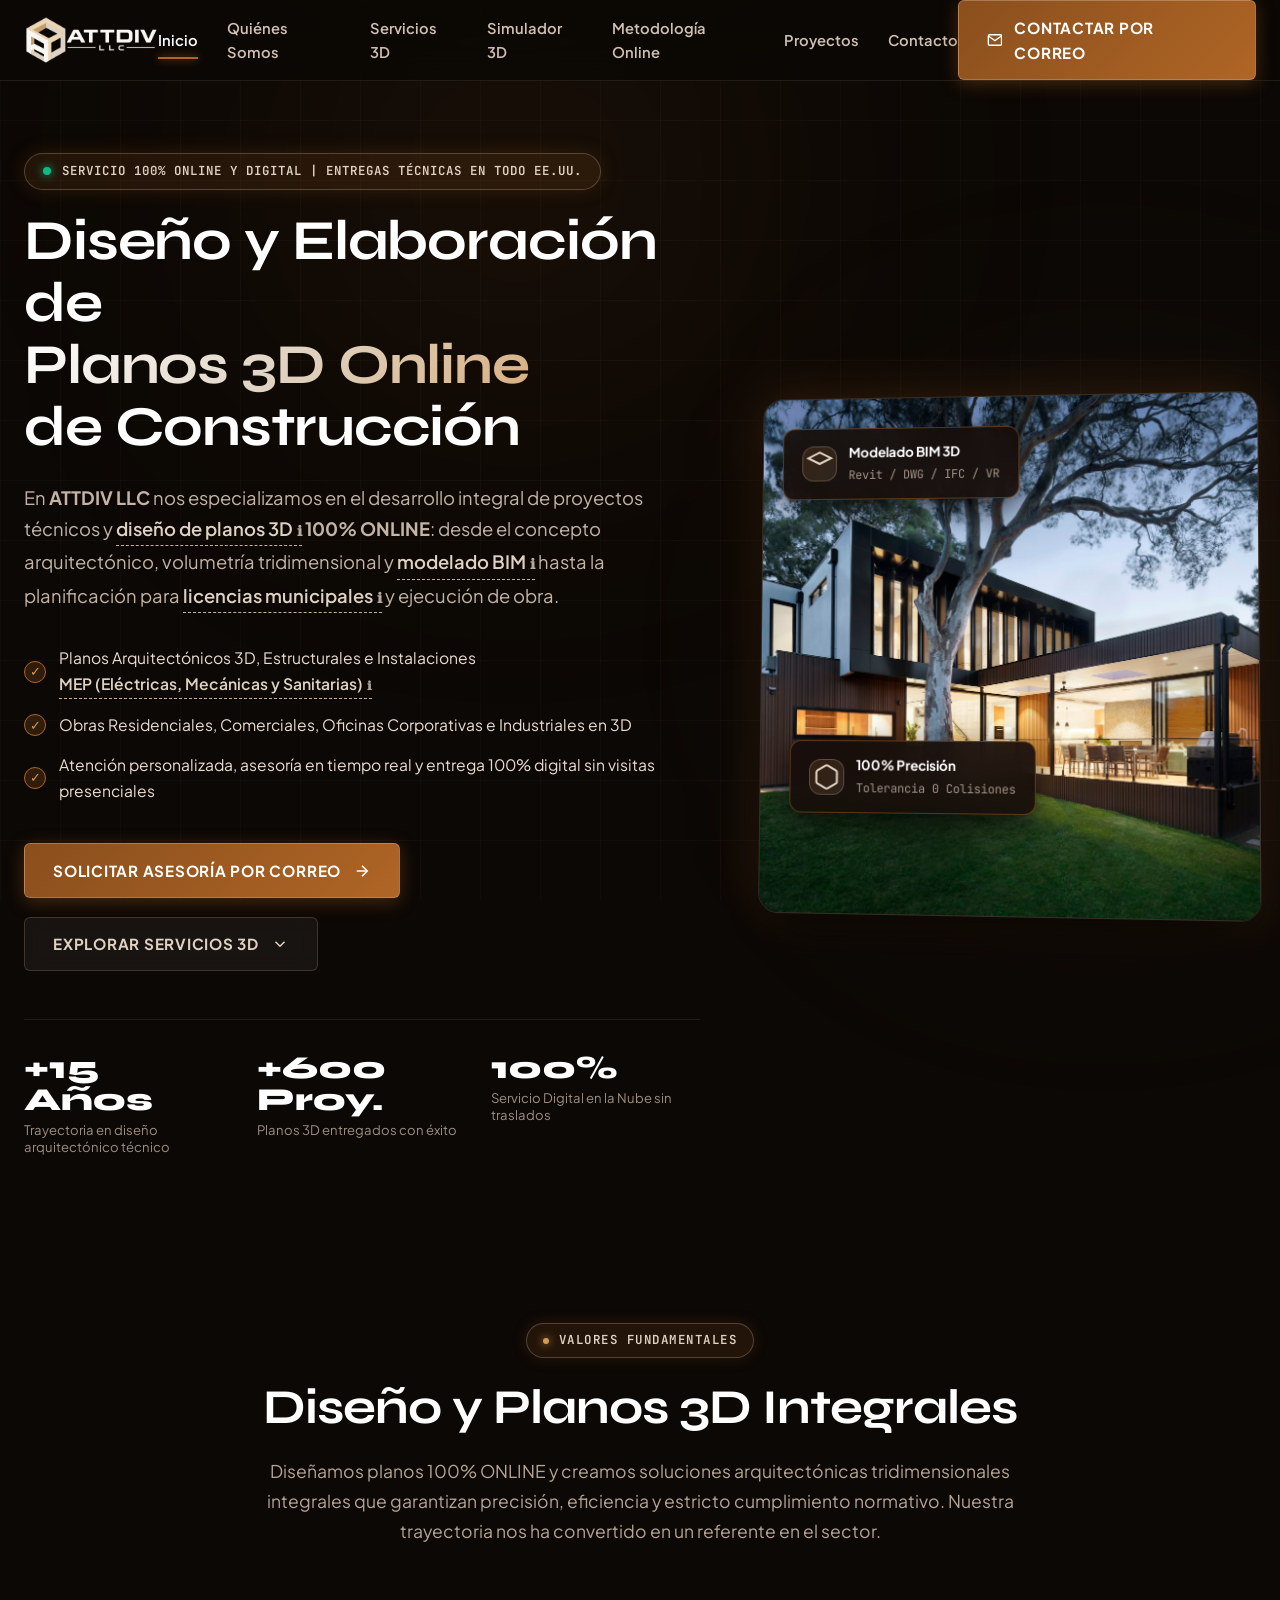
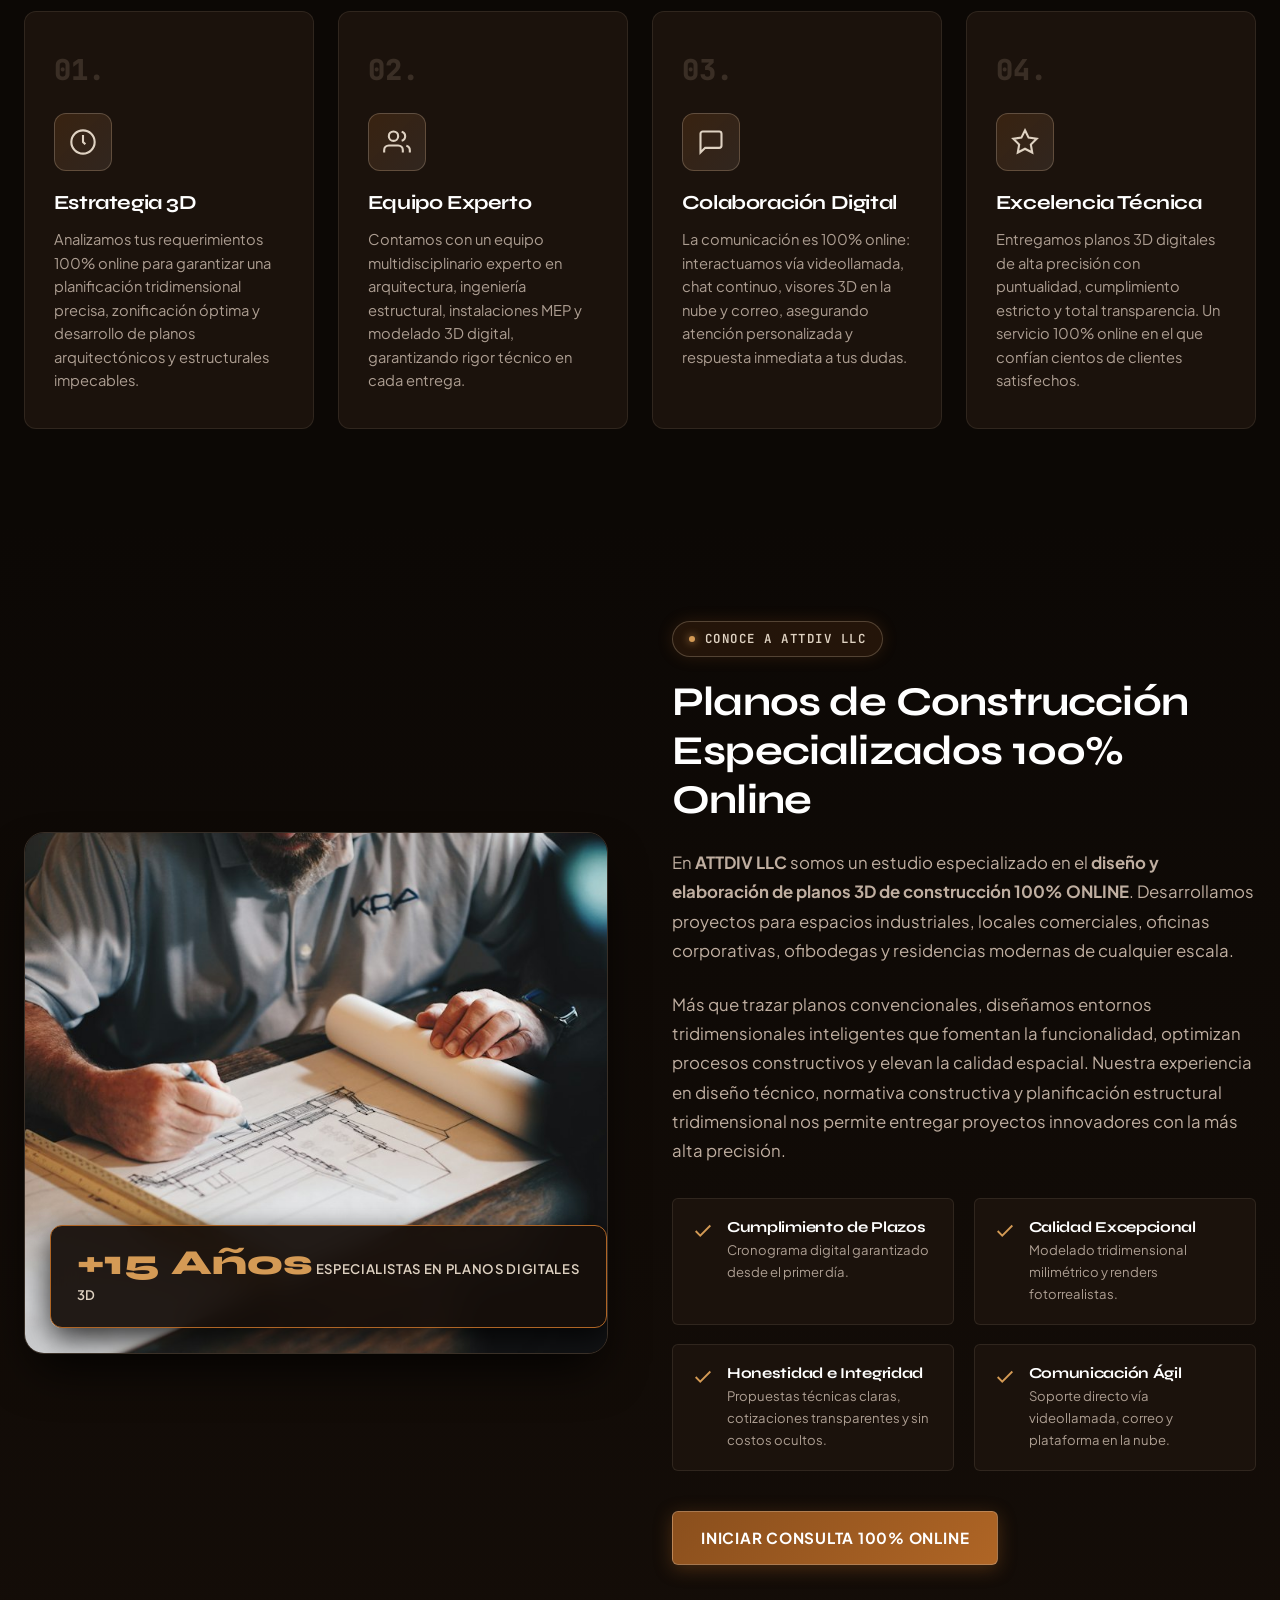
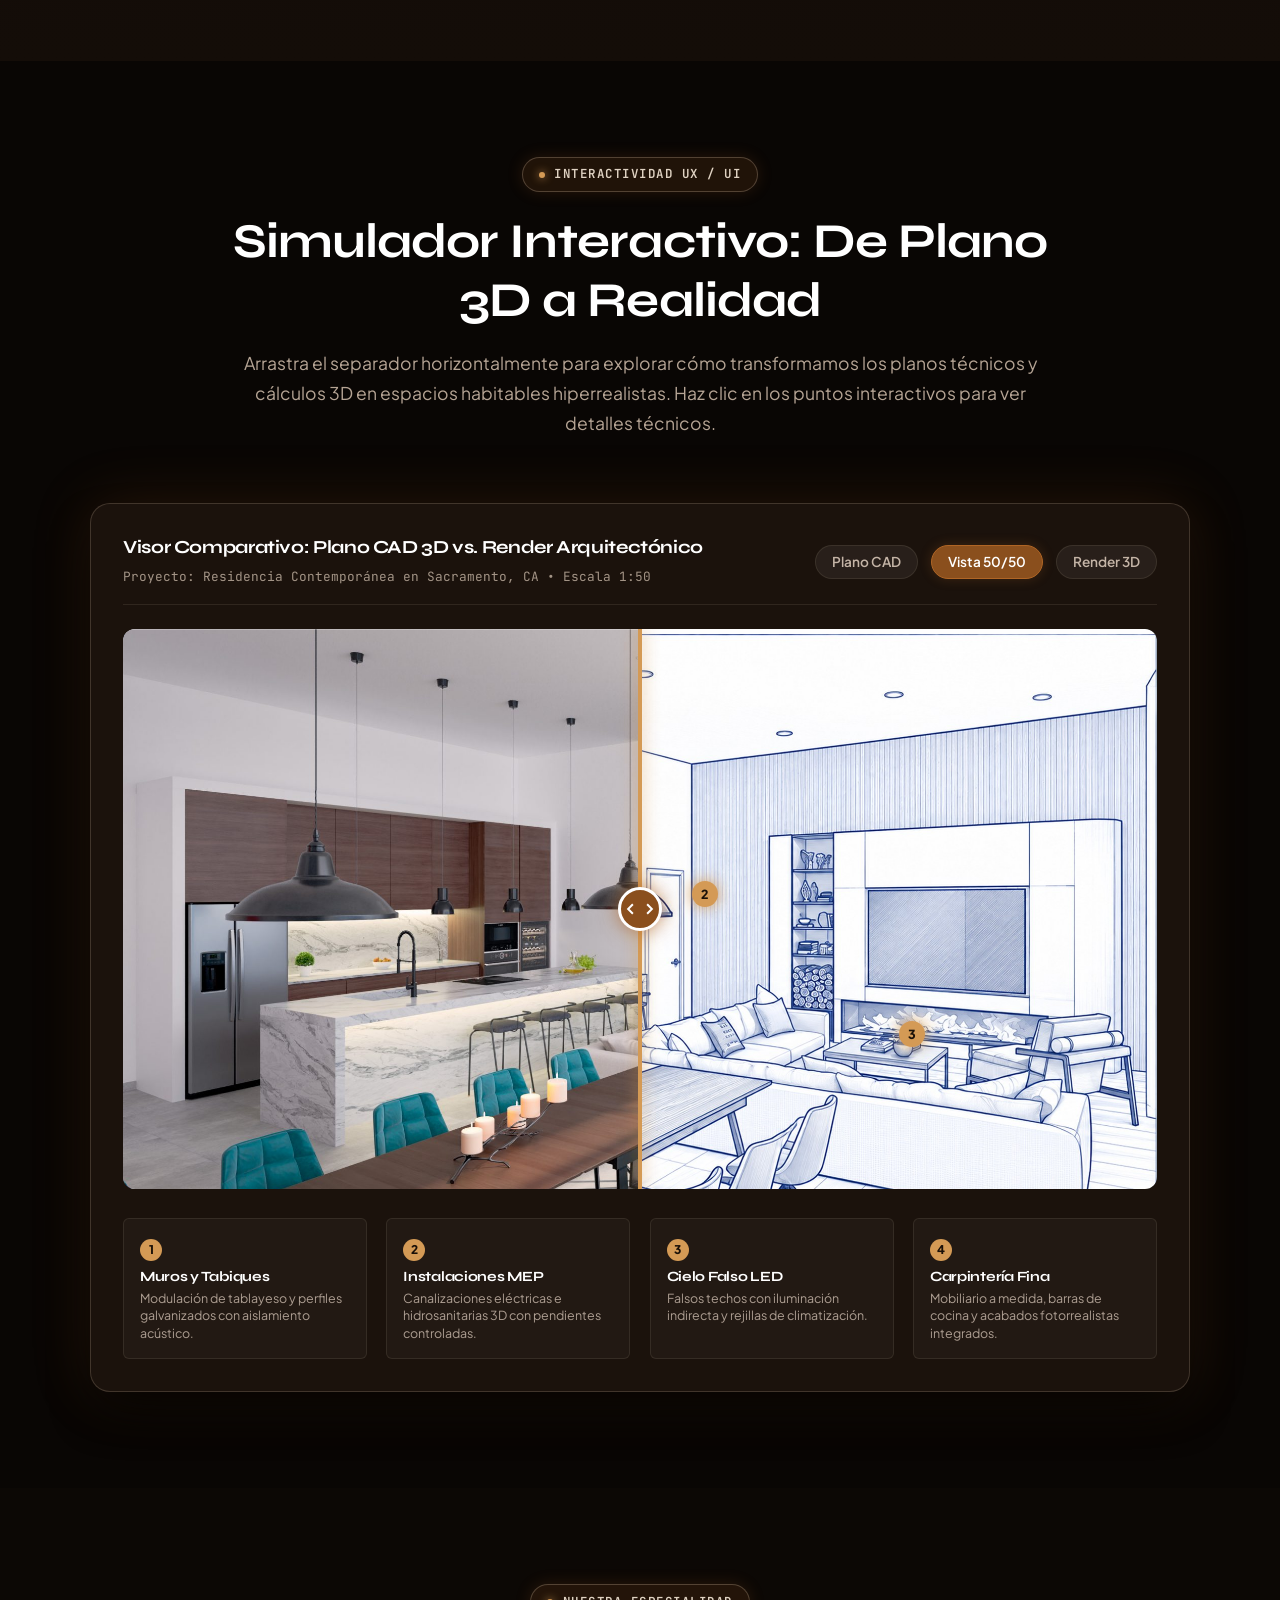
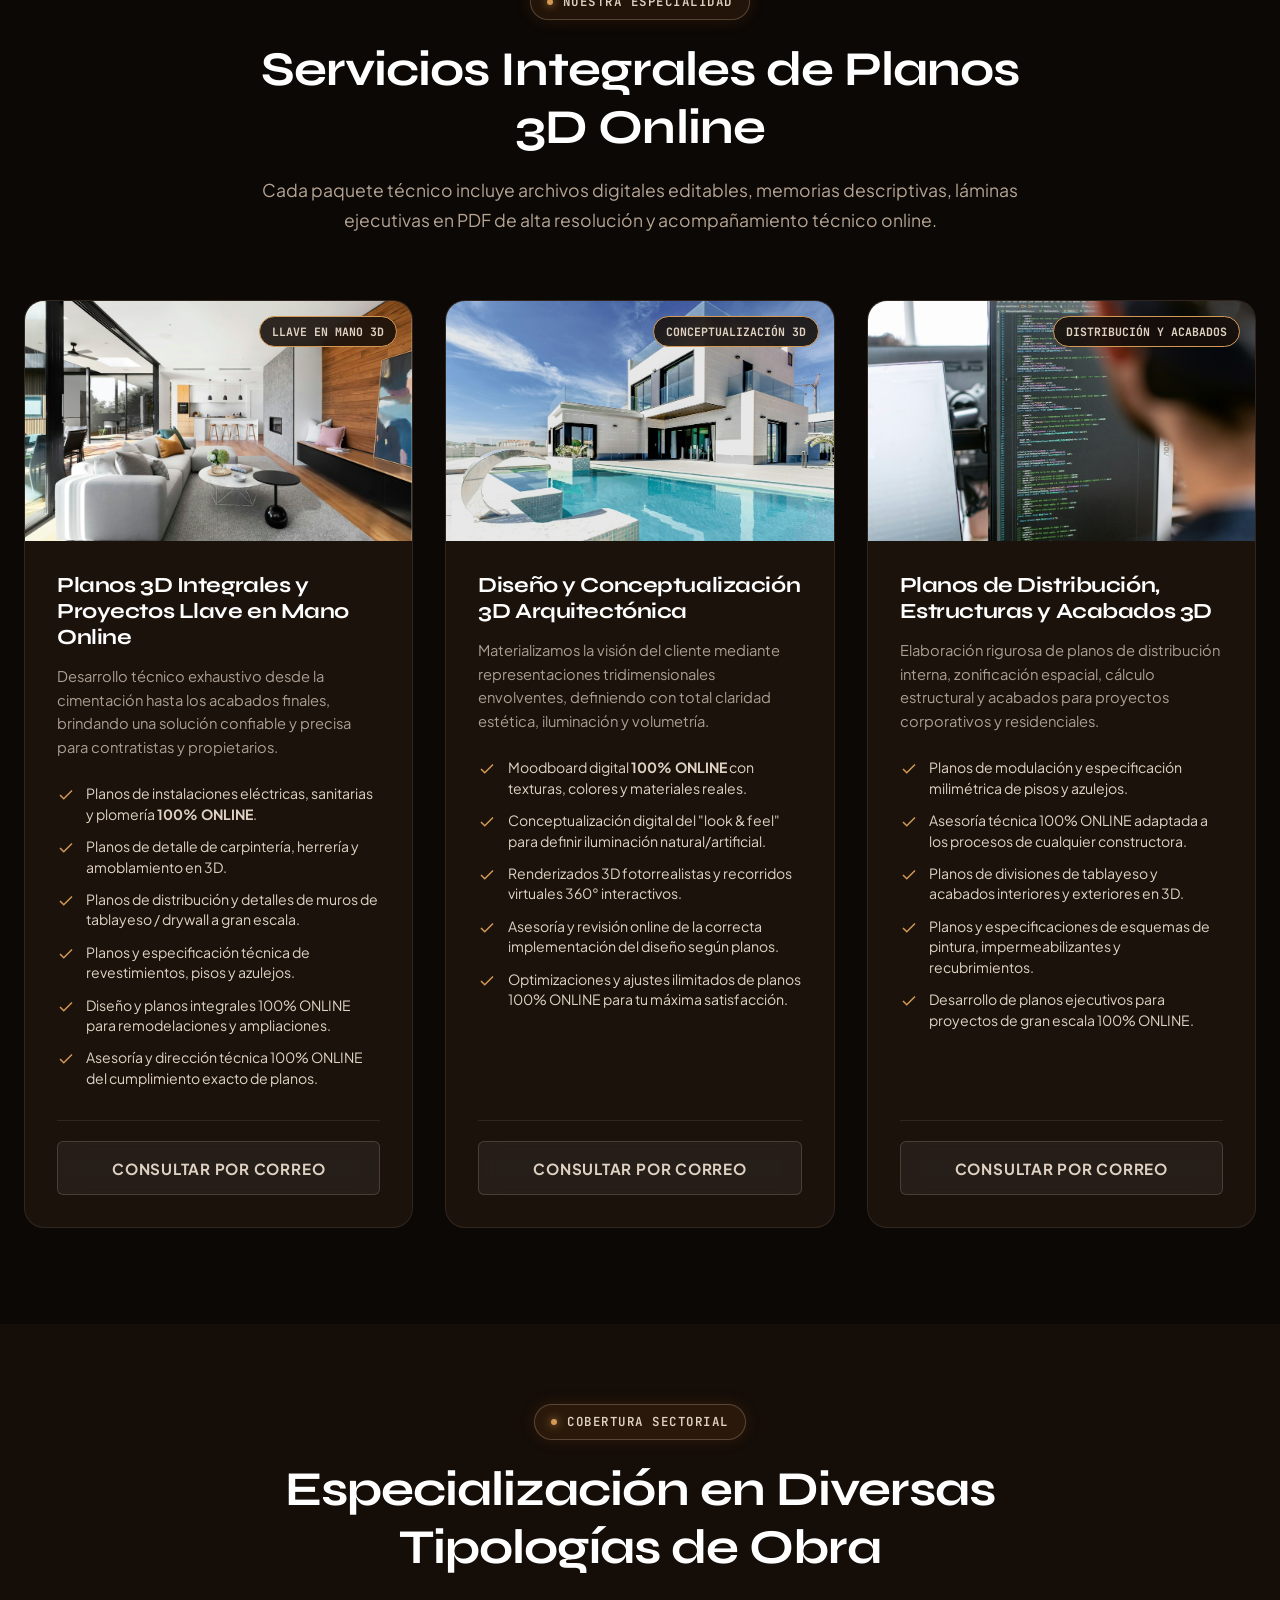
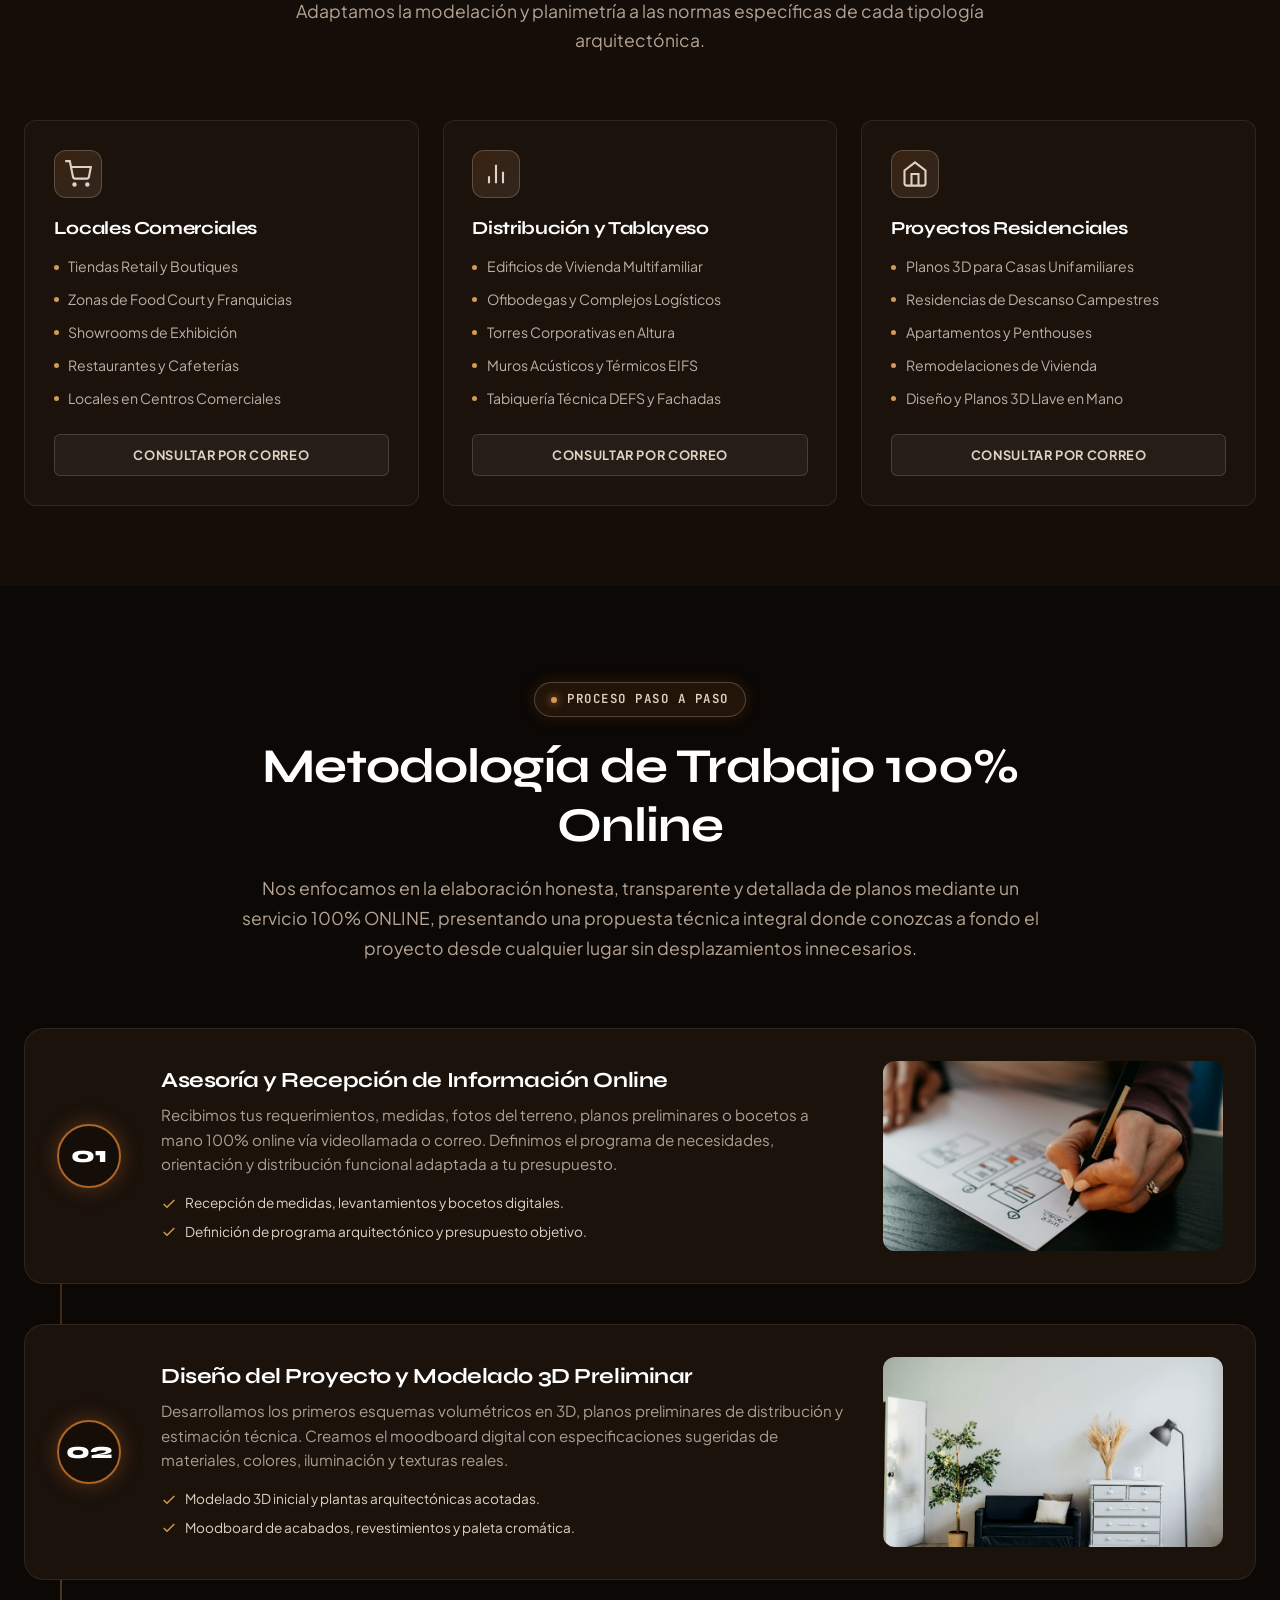
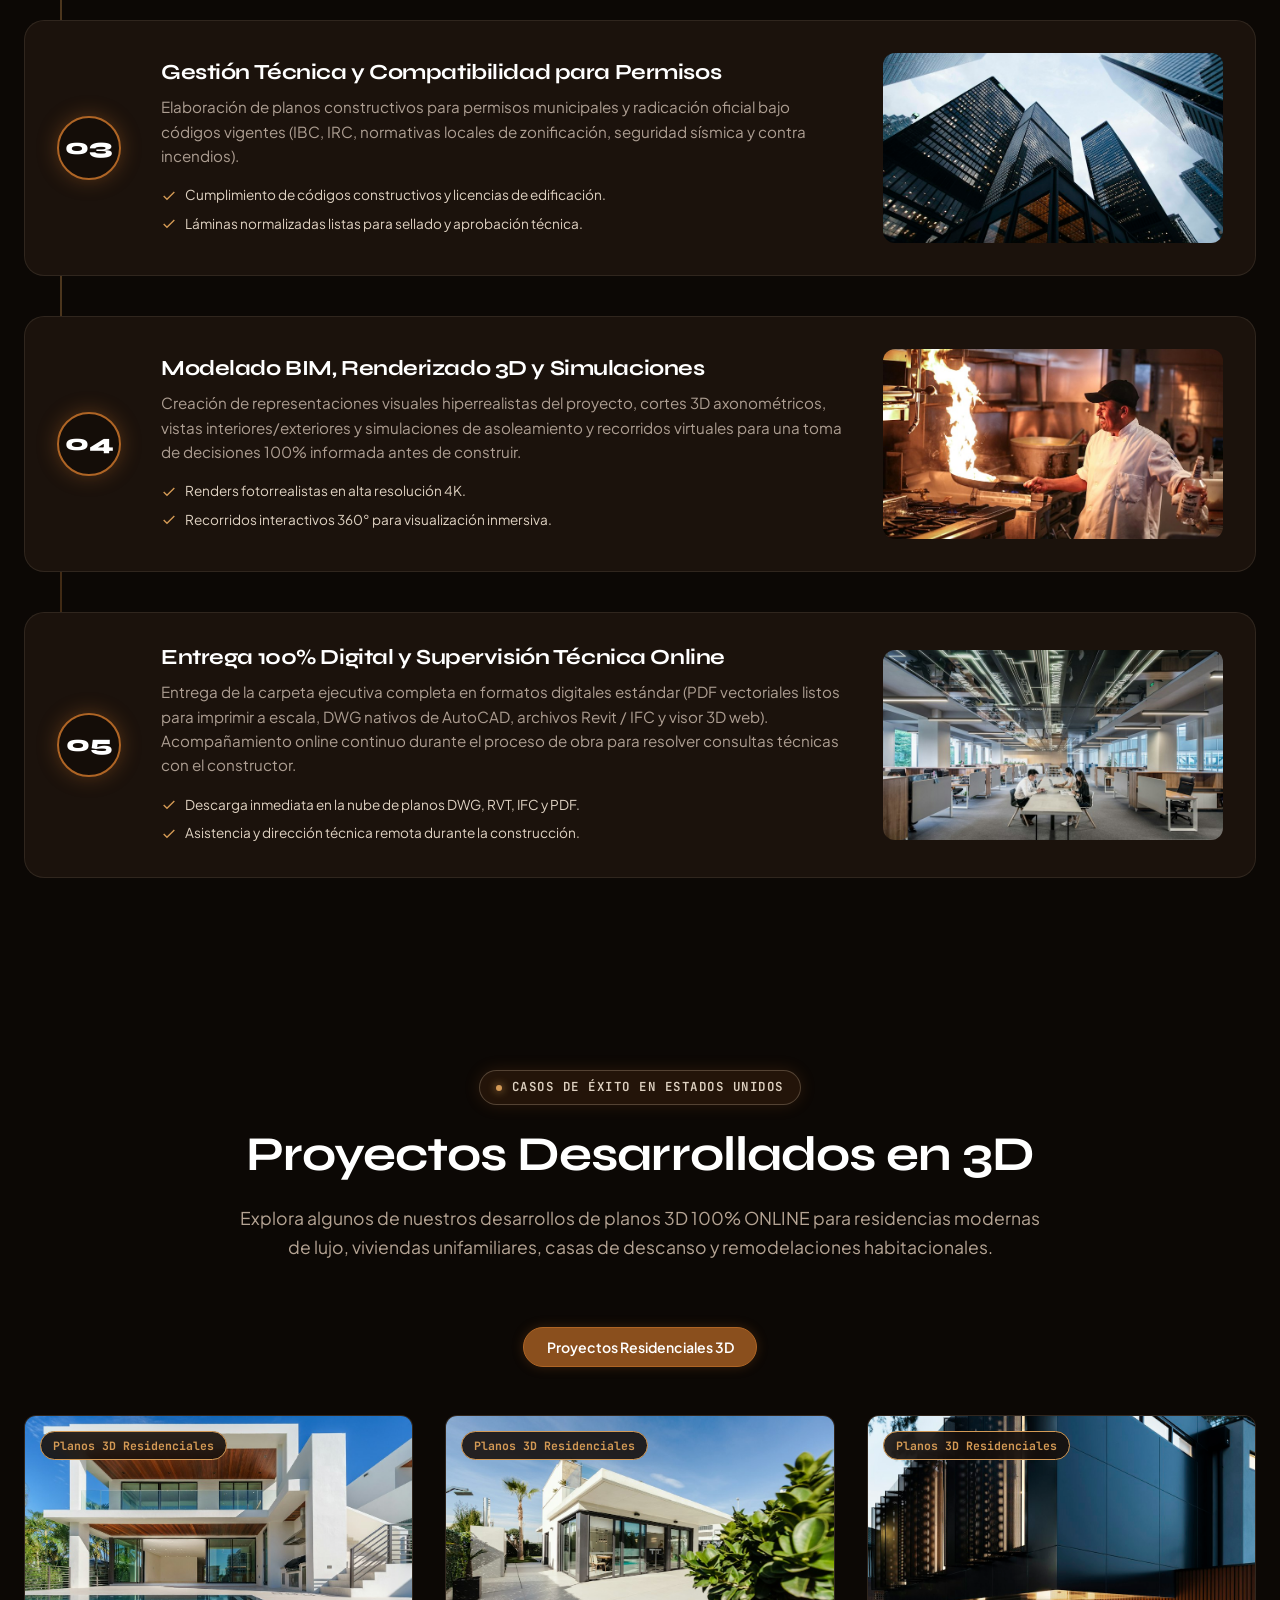
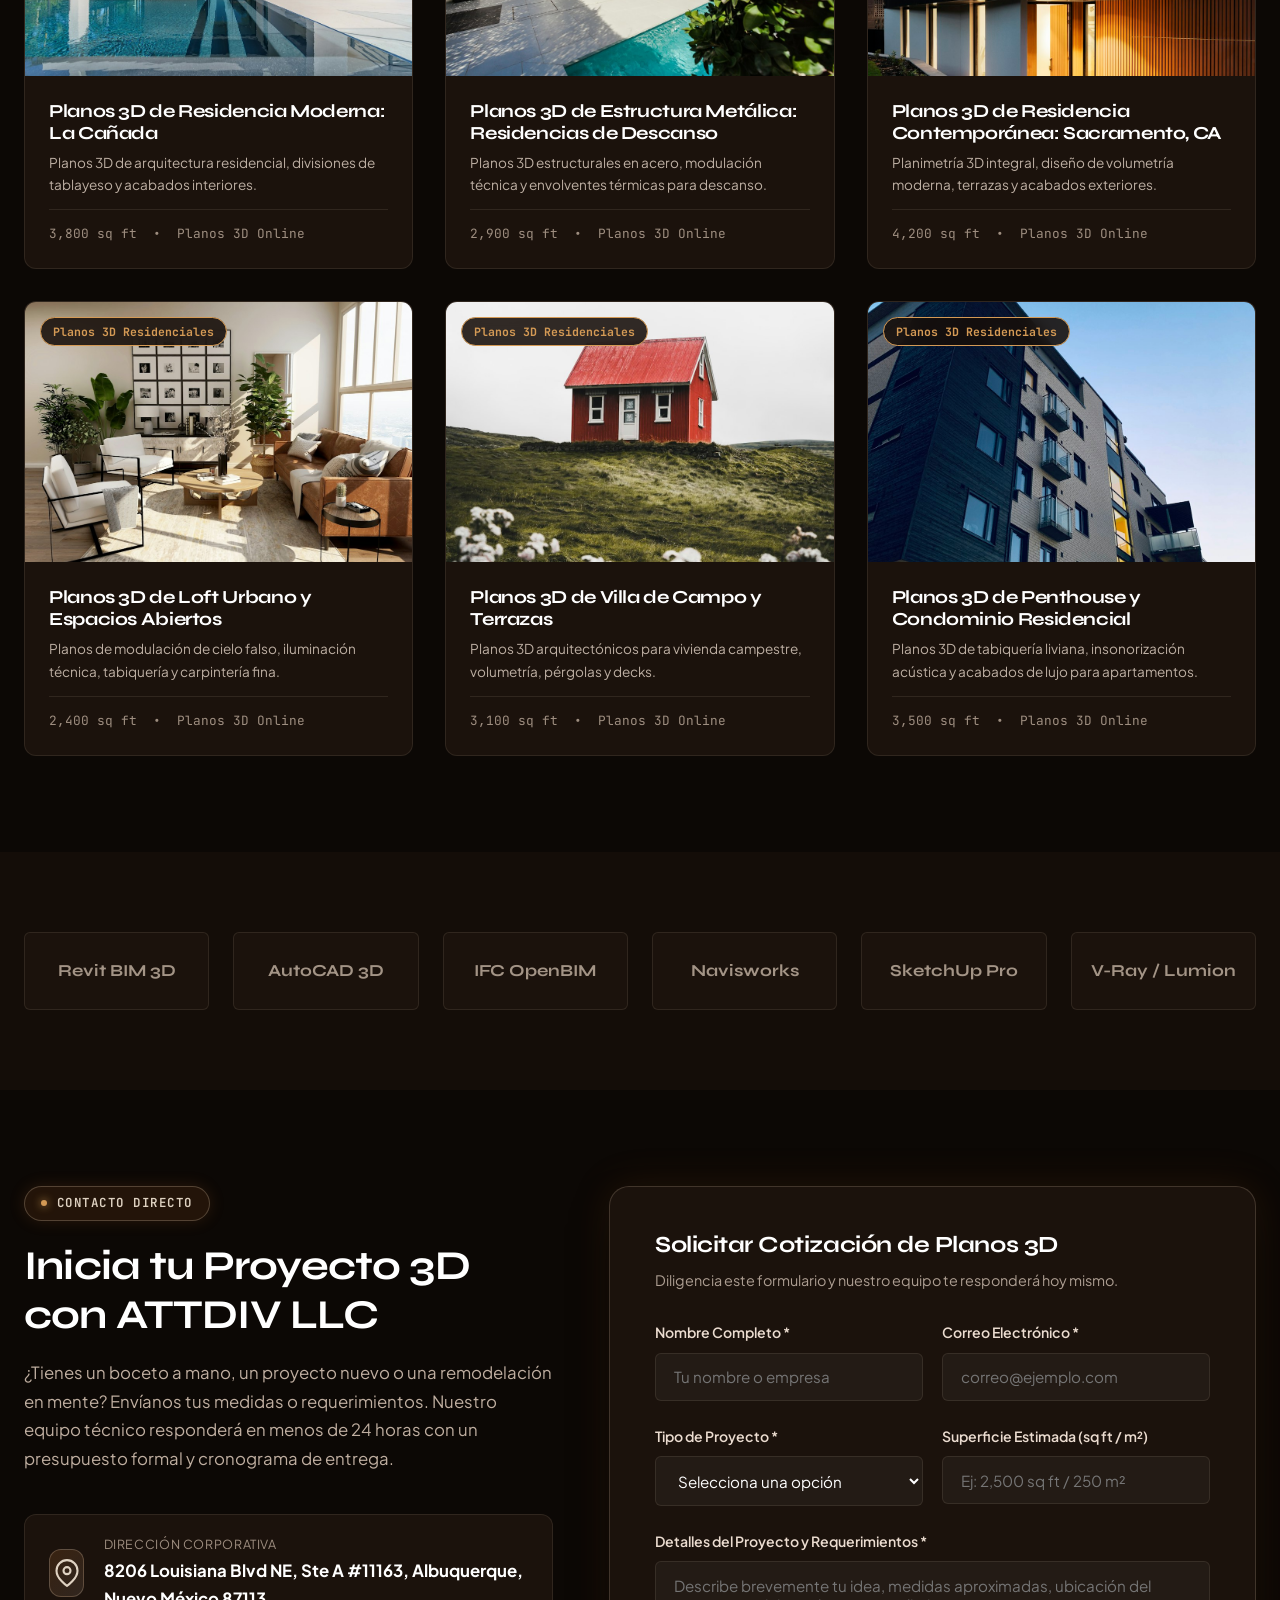
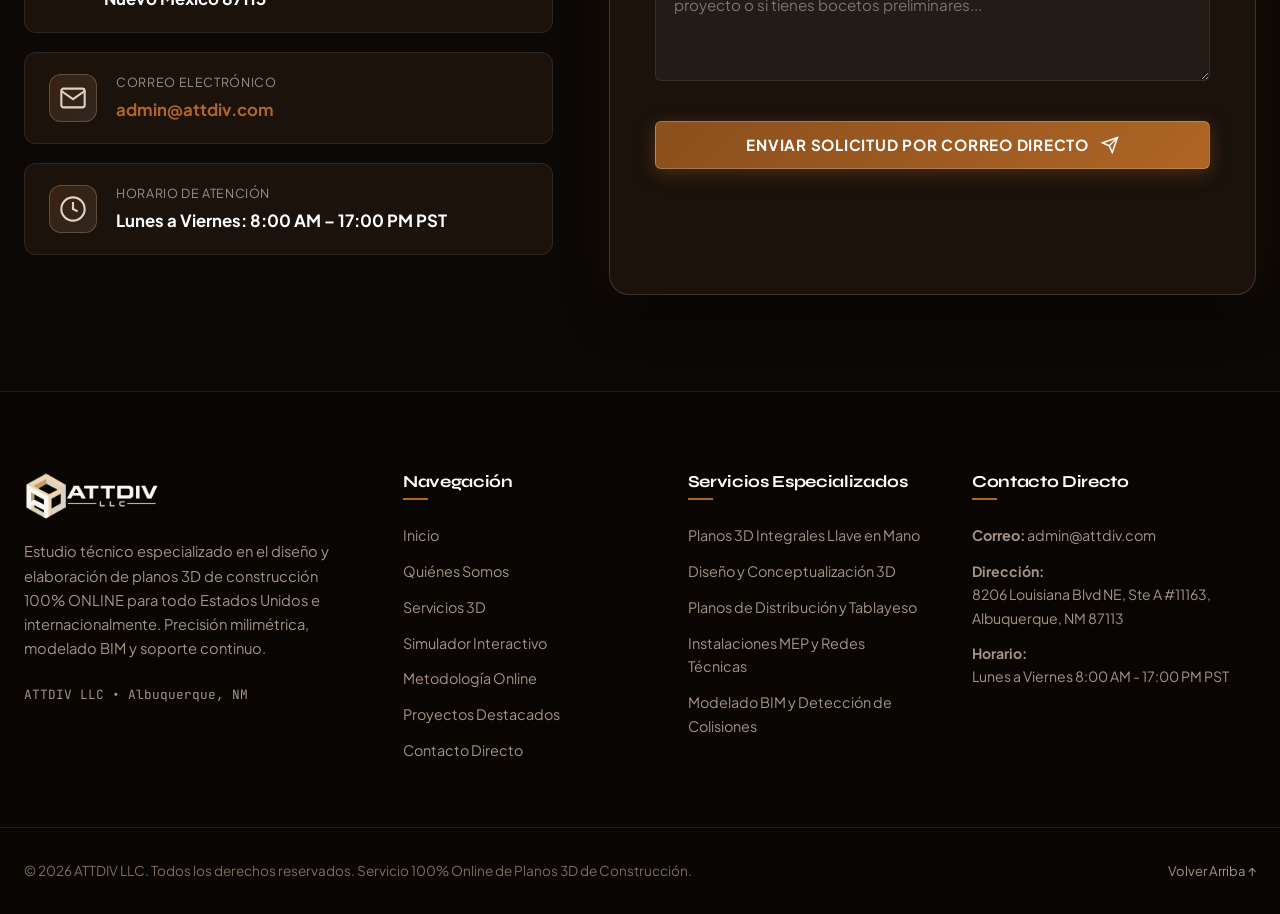
==== commit 605c71f8: "Complete dark architectural redesign matching SPECTRR structure with ATTDIV palette and authentic 3D" ====
--- a/index.html
+++ b/index.html
@@ -12,32 +12,15 @@
 </head>
 <body>
 
-  <!-- Ambient Architectural Warm Glows -->
-  <div class="ambient-glow glow-warm-1"></div>
-  <div class="ambient-glow glow-warm-2"></div>
-
-  <!-- TOPBAR -->
-  <aside class="topbar">
-    <div class="container topbar-wrapper">
-      <div class="topbar-status">
-        <span class="status-pulse-dot"></span>
-        <span>SERVICIO 100% ONLINE Y DIGITAL | ENTREGAS TÉCNICAS EN TODO EE.UU.</span>
-      </div>
-      <div class="topbar-links">
-        <a href="mailto:admin@attdiv.com">
-          <svg width="14" height="14" viewBox="0 0 24 24" fill="none" stroke="currentColor" stroke-width="2"><path d="M4 4h16c1.1 0 2 .9 2 2v12c0 1.1-.9 2-2 2H4c-1.1 0-2-.9-2-2V6c0-1.1.9-2 2-2z"></path><polyline points="22,6 12,13 2,6"></polyline></svg>
-          <span>admin@attdiv.com</span>
-        </a>
-        <span class="font-mono" style="font-size:0.75rem;">Horario: 8:00 AM - 17:00 PM PST</span>
-      </div>
-    </div>
-  </aside>
-
-  <!-- MAIN HEADER / NAVBAR -->
+  <!-- Background Ambient Glow Spotlights -->
+  <div class="bg-glow-spot bg-glow-spot-1"></div>
+  <div class="bg-glow-spot bg-glow-spot-2"></div>
+
+  <!-- MAIN HEADER / NAVBAR (No topbar cintillo, sits right at the top) -->
   <header class="header">
     <div class="container nav-container">
       <a href="index.html" class="logo-brand" aria-label="ATTDIV LLC Inicio">
-        <img src="assets/img/logo-horizontal-web.png" alt="ATTDIV LLC - Arquitectura y Planos 3D" class="logo-img">
+        <img src="assets/img/logo-horizontal-light.png" alt="ATTDIV LLC" class="logo-img">
       </a>
 
       <nav class="nav-menu" id="mainNavMenu">
@@ -48,7 +31,7 @@
         <a href="#metodologia" class="nav-link">Metodología Online</a>
         <a href="#proyectos" class="nav-link">Proyectos</a>
         <a href="#contacto" class="nav-link">Contacto</a>
-        <div class="nav-menu-cta mobile-only" style="display:flex;flex-direction:column;gap:0.75rem;width:100%;margin-top:1rem;">
+        <div class="nav-menu-cta mobile-only">
           <a href="mailto:admin@attdiv.com?subject=Consulta%20Planos%203D%20ATTDIV%20LLC" class="btn btn-primary" style="width:100%;">
             <svg width="16" height="16" viewBox="0 0 24 24" fill="none" stroke="currentColor" stroke-width="2"><path d="M4 4h16c1.1 0 2 .9 2 2v12c0 1.1-.9 2-2 2H4c-1.1 0-2-.9-2-2V6c0-1.1.9-2 2-2z"></path><polyline points="22,6 12,13 2,6"></polyline></svg>
             <span>Contactar por Correo</span>
@@ -72,26 +55,39 @@
     <!-- HERO SECTION -->
     <section class="hero" id="inicio">
       <div class="container hero-grid">
-        <!-- Content Column -->
         <div class="hero-content">
-          <div class="hero-tag">
-            <span>100% ONLINE</span> • ARQUITECTURA DIGITAL 3D
-          </div>
+          <!-- Live Service Pill relocated inside Hero -->
+          <div class="hero-live-pill">
+            <span class="status-indicator"></span>
+            <span>SERVICIO 100% ONLINE Y DIGITAL | ENTREGAS TÉCNICAS EN TODO EE.UU.</span>
+          </div>
+
           <h1 class="hero-title">
             Diseño y Elaboración de 
             <span class="gradient-text">Planos 3D Online</span>
             de Construcción
           </h1>
 
-          <!-- MOBILE VISUAL SHOWCASE CARD -->
-          <div class="hero-visual-mobile mobile-only" style="margin-bottom:1.8rem;">
+          <!-- MOBILE 3D VISUAL SHOWCASE CARD -->
+          <div class="hero-visual-mobile mobile-only">
             <div class="hero-visual-card">
-              <div class="hero-visual-img-wrap">
-                <img src="assets/img/cocina-salon-comedor.jpg" alt="Modelado y Planos 3D ATTDIV LLC" class="hero-visual-img" loading="eager">
-                <div class="cad-grid-overlay"></div>
-                <div class="cad-badge-scale font-mono">CAD 3D • ESCALA 1:50</div>
-                <div class="cad-badge-logo">
-                  <img src="assets/img/logo-horizontal-web.png" alt="ATTDIV LLC">
+              <img src="assets/img/hero-arch-3d.jpg" alt="Modelado y Planos 3D ATTDIV LLC" class="hero-visual-img">
+              <div class="hero-floating-badge floating-badge-1">
+                <span class="icon-box" style="width:30px;height:30px;">
+                  <svg width="16" height="16" viewBox="0 0 24 24" fill="none" stroke="currentColor" stroke-width="2"><polygon points="12 2 2 7 12 12 22 7 12 2"><polyline points="2 17 12 22 22 17"></polyline><polyline points="2 12 12 17 22 12"></polyline></polygon></svg>
+                </span>
+                <div>
+                  <strong style="display:block;color:#fff;font-size:0.75rem;">Modelado BIM 3D</strong>
+                  <span class="font-mono text-gray" style="font-size:0.65rem;">Revit / DWG / IFC</span>
+                </div>
+              </div>
+              <div class="hero-floating-badge floating-badge-2">
+                <span class="icon-box" style="width:30px;height:30px;">
+                  <svg width="16" height="16" viewBox="0 0 24 24" fill="none" stroke="currentColor" stroke-width="2"><path d="M21 16V8a2 2 0 0 0-1-1.73l-7-4a2 2 0 0 0-2 0l-7 4A2 2 0 0 0 3 8v8a2 2 0 0 0 1 1.73l7 4a2 2 0 0 0 2 0l7-4A2 2 0 0 0 21 16z"></path></svg>
+                </span>
+                <div>
+                  <strong style="display:block;color:#fff;font-size:0.75rem;">100% Precisión</strong>
+                  <span class="font-mono text-gray" style="font-size:0.65rem;">Tolerancia 0 Colisiones</span>
                 </div>
               </div>
             </div>
@@ -171,25 +167,26 @@
 
           <div class="hero-actions">
             <a href="mailto:admin@attdiv.com?subject=Consulta%20Planos%203D%20Online%20-%20ATTDIV%20LLC" class="btn btn-primary">
-              <svg width="18" height="18" viewBox="0 0 24 24" fill="none" stroke="currentColor" stroke-width="2"><path d="M4 4h16c1.1 0 2 .9 2 2v12c0 1.1-.9 2-2 2H4c-1.1 0-2-.9-2-2V6c0-1.1.9-2 2-2z"></path><polyline points="22,6 12,13 2,6"></polyline></svg>
               <span>Solicitar Asesoría por Correo</span>
+              <svg width="18" height="18" viewBox="0 0 24 24" fill="none" stroke="currentColor" stroke-width="2"><line x1="5" y1="12" x2="19" y2="12"></line><polyline points="12 5 19 12 12 19"></polyline></svg>
             </a>
-            <a href="#proyectos" class="btn btn-secondary">
-              <span>Explorar Proyectos 3D</span>
+            <a href="#servicios" class="btn btn-secondary">
+              <span>Explorar Servicios 3D</span>
+              <svg width="18" height="18" viewBox="0 0 24 24" fill="none" stroke="currentColor" stroke-width="2"><polyline points="6 9 12 15 18 9"></polyline></svg>
             </a>
           </div>
 
           <div class="hero-stats">
             <div class="stat-item">
-              <span class="stat-num" data-target="10" data-prefix="+" data-suffix=" Años">+10 Años</span>
+              <span class="stat-num text-cafe" data-target="15" data-prefix="+" data-suffix=" Años">+15 Años</span>
               <span class="stat-label">Trayectoria en diseño arquitectónico técnico</span>
             </div>
             <div class="stat-item">
-              <span class="stat-num" data-target="500" data-prefix="+" data-suffix=" Proy.">+500 Proy.</span>
+              <span class="stat-num text-gold" data-target="600" data-prefix="+" data-suffix=" Proy.">+600 Proy.</span>
               <span class="stat-label">Planos 3D entregados con éxito</span>
             </div>
             <div class="stat-item">
-              <span class="stat-num" data-target="100" data-suffix="%">100%</span>
+              <span class="stat-num text-white" data-target="100" data-suffix="%">100%</span>
               <span class="stat-label">Servicio Digital en la Nube sin traslados</span>
             </div>
           </div>
@@ -198,33 +195,23 @@
         <!-- Desktop Showcase Visual Card -->
         <div class="hero-visual desktop-only">
           <div class="hero-visual-card">
-            <div class="hero-visual-img-wrap">
-              <img src="assets/img/cocina-salon-comedor.jpg" alt="Modelado y Planos 3D ATTDIV LLC" class="hero-visual-img" loading="eager">
-              <div class="cad-grid-overlay"></div>
-              <div class="cad-badge-scale font-mono">CAD 3D • ESCALA 1:50</div>
-              <div class="cad-badge-logo">
-                <img src="assets/img/logo-horizontal-web.png" alt="ATTDIV LLC">
-              </div>
-            </div>
-
-            <!-- Floating Architectural Badges -->
-            <div class="floating-badge floating-badge-1">
-              <span class="icon-box" style="width:40px;height:40px;">
-                <svg width="20" height="20" viewBox="0 0 24 24" fill="none" stroke="currentColor" stroke-width="2"><polygon points="12 2 2 7 12 12 22 7 12 2"></polygon><polyline points="2 17 12 22 22 17"></polyline><polyline points="2 12 12 17 22 12"></polyline></svg>
+            <img src="assets/img/hero-arch-3d.jpg" alt="Modelado y Planos 3D ATTDIV LLC" class="hero-visual-img">
+            <div class="hero-floating-badge floating-badge-1">
+              <span class="icon-box" style="width:36px;height:36px;">
+                <svg width="20" height="20" viewBox="0 0 24 24" fill="none" stroke="currentColor" stroke-width="2"><polygon points="12 2 2 7 12 12 22 7 12 2"><polyline points="2 17 12 22 22 17"></polyline><polyline points="2 12 12 17 22 12"></polyline></polygon></svg>
               </span>
               <div>
-                <strong style="display:block;color:var(--text-main);font-size:0.85rem;">Modelado BIM 3D</strong>
-                <span class="font-mono text-muted" style="font-size:0.75rem;">Revit / DWG / IFC / VR</span>
-              </div>
-            </div>
-
-            <div class="floating-badge floating-badge-2">
-              <span class="icon-box" style="width:40px;height:40px;">
+                <strong style="display:block;color:#fff;">Modelado BIM 3D</strong>
+                <span class="font-mono text-gray" style="font-size:0.75rem;">Revit / DWG / IFC / VR</span>
+              </div>
+            </div>
+            <div class="hero-floating-badge floating-badge-2">
+              <span class="icon-box" style="width:36px;height:36px;">
                 <svg width="20" height="20" viewBox="0 0 24 24" fill="none" stroke="currentColor" stroke-width="2"><path d="M21 16V8a2 2 0 0 0-1-1.73l-7-4a2 2 0 0 0-2 0l-7 4A2 2 0 0 0 3 8v8a2 2 0 0 0 1 1.73l7 4a2 2 0 0 0 2 0l7-4A2 2 0 0 0 21 16z"></path></svg>
               </span>
               <div>
-                <strong style="display:block;color:var(--text-main);font-size:0.85rem;">100% Precisión</strong>
-                <span class="font-mono text-muted" style="font-size:0.75rem;">Tolerancia 0 Colisiones</span>
+                <strong style="display:block;color:#fff;">100% Precisión</strong>
+                <span class="font-mono text-gray" style="font-size:0.75rem;">Tolerancia 0 Colisiones</span>
               </div>
             </div>
           </div>
@@ -247,7 +234,7 @@
           <div class="pillar-card card-hoverable">
             <span class="pillar-num">01.</span>
             <div class="icon-box" style="margin-bottom:1.2rem;">
-              <svg viewBox="0 0 24 24" fill="none" stroke="currentColor" stroke-width="2"><circle cx="12" cy="12" r="10"></circle><polyline points="12 6 12 12 14 14"></polyline></svg>
+              <svg viewBox="0 0 24 24" fill="none" stroke="currentColor"><circle cx="12" cy="12" r="10"></circle><polyline points="12 6 12 12 14 14"></polyline></svg>
             </div>
             <h3 class="pillar-title">Estrategia 3D</h3>
             <p class="pillar-desc">
@@ -258,7 +245,7 @@
           <div class="pillar-card card-hoverable">
             <span class="pillar-num">02.</span>
             <div class="icon-box" style="margin-bottom:1.2rem;">
-              <svg viewBox="0 0 24 24" fill="none" stroke="currentColor" stroke-width="2"><path d="M17 21v-2a4 4 0 0 0-4-4H5a4 4 0 0 0-4 4v2"></path><circle cx="9" cy="7" r="4"></circle><path d="M23 21v-2a4 4 0 0 0-3-3.87"></path><path d="M16 3.13a4 4 0 0 1 0 7.75"></path></svg>
+              <svg viewBox="0 0 24 24" fill="none" stroke="currentColor"><path d="M17 21v-2a4 4 0 0 0-4-4H5a4 4 0 0 0-4 4v2"></path><circle cx="9" cy="7" r="4"></circle><path d="M23 21v-2a4 4 0 0 0-3-3.87"></path><path d="M16 3.13a4 4 0 0 1 0 7.75"></path></svg>
             </div>
             <h3 class="pillar-title">Equipo Experto</h3>
             <p class="pillar-desc">
@@ -269,7 +256,7 @@
           <div class="pillar-card card-hoverable">
             <span class="pillar-num">03.</span>
             <div class="icon-box" style="margin-bottom:1.2rem;">
-              <svg viewBox="0 0 24 24" fill="none" stroke="currentColor" stroke-width="2"><path d="M21 15a2 2 0 0 1-2 2H7l-4 4V5a2 2 0 0 1 2-2h14a2 2 0 0 1 2 2z"></path></svg>
+              <svg viewBox="0 0 24 24" fill="none" stroke="currentColor"><path d="M21 15a2 2 0 0 1-2 2H7l-4 4V5a2 2 0 0 1 2-2h14a2 2 0 0 1 2 2z"></path></svg>
             </div>
             <h3 class="pillar-title">Colaboración Digital</h3>
             <p class="pillar-desc">
@@ -280,11 +267,11 @@
           <div class="pillar-card card-hoverable">
             <span class="pillar-num">04.</span>
             <div class="icon-box" style="margin-bottom:1.2rem;">
-              <svg viewBox="0 0 24 24" fill="none" stroke="currentColor" stroke-width="2"><polygon points="12 2 15.09 8.26 22 9.27 17 14.14 18.18 21.02 12 17.77 5.82 21.02 7 14.14 2 9.27 8.91 8.26 12 2"></polygon></svg>
+              <svg viewBox="0 0 24 24" fill="none" stroke="currentColor"><polygon points="12 2 15.09 8.26 22 9.27 17 14.14 18.18 21.02 12 17.77 5.82 21.02 7 14.14 2 9.27 8.91 8.26 12 2"></polygon></svg>
             </div>
             <h3 class="pillar-title">Excelencia Técnica</h3>
             <p class="pillar-desc">
-              Entregamos planos 3D digitales de alta precisión con puntualidad, cumplimiento estricto y total transparencia. Un servicio 100% online en el que confían más de 200 clientes en todo el país.
+              Entregamos planos 3D digitales de alta precisión con puntualidad, cumplimiento estricto y total transparencia. Un servicio 100% online en el que confían cientos de clientes satisfechos.
             </p>
           </div>
         </div>
@@ -296,9 +283,9 @@
       <div class="container about-grid">
         <div class="about-visual">
           <div class="about-img-box">
-            <img src="assets/img/about-studio.jpg" alt="Estudio de Planos 3D ATTDIV LLC">
+            <img src="assets/img/about-arch-blueprints.jpg" alt="Estudio de Planos 3D ATTDIV LLC">
             <div class="about-experience-stamp">
-              <span class="stamp-years">+10 Años</span>
+              <span class="stamp-years">+15 Años</span>
               <span class="stamp-text">Especialistas en Planos Digitales 3D</span>
             </div>
           </div>
@@ -317,7 +304,7 @@
           <div class="differentiators-grid">
             <div class="diff-card">
               <span class="diff-icon">
-                <svg width="18" height="18" viewBox="0 0 24 24" fill="none" stroke="currentColor" stroke-width="2.5"><polyline points="20 6 9 17 4 12"></polyline></svg>
+                <svg width="22" height="22" viewBox="0 0 24 24" fill="none" stroke="currentColor" stroke-width="2"><polyline points="20 6 9 17 4 12"></polyline></svg>
               </span>
               <div>
                 <h4 class="diff-title">Cumplimiento de Plazos</h4>
@@ -327,7 +314,7 @@
 
             <div class="diff-card">
               <span class="diff-icon">
-                <svg width="18" height="18" viewBox="0 0 24 24" fill="none" stroke="currentColor" stroke-width="2.5"><polyline points="20 6 9 17 4 12"></polyline></svg>
+                <svg width="22" height="22" viewBox="0 0 24 24" fill="none" stroke="currentColor" stroke-width="2"><polyline points="20 6 9 17 4 12"></polyline></svg>
               </span>
               <div>
                 <h4 class="diff-title">Calidad Excepcional</h4>
@@ -337,7 +324,7 @@
 
             <div class="diff-card">
               <span class="diff-icon">
-                <svg width="18" height="18" viewBox="0 0 24 24" fill="none" stroke="currentColor" stroke-width="2.5"><polyline points="20 6 9 17 4 12"></polyline></svg>
+                <svg width="22" height="22" viewBox="0 0 24 24" fill="none" stroke="currentColor" stroke-width="2"><polyline points="20 6 9 17 4 12"></polyline></svg>
               </span>
               <div>
                 <h4 class="diff-title">Honestidad e Integridad</h4>
@@ -347,24 +334,23 @@
 
             <div class="diff-card">
               <span class="diff-icon">
-                <svg width="18" height="18" viewBox="0 0 24 24" fill="none" stroke="currentColor" stroke-width="2.5"><polyline points="20 6 9 17 4 12"></polyline></svg>
+                <svg width="22" height="22" viewBox="0 0 24 24" fill="none" stroke="currentColor" stroke-width="2"><polyline points="20 6 9 17 4 12"></polyline></svg>
               </span>
               <div>
                 <h4 class="diff-title">Comunicación Ágil</h4>
-                <p class="diff-desc">Soporte directo vía correo, visor en la nube y plataforma digital continua.</p>
+                <p class="diff-desc">Soporte directo vía videollamada, correo y plataforma en la nube.</p>
               </div>
             </div>
           </div>
 
           <a href="#contacto" class="btn btn-primary">
-            <svg width="18" height="18" viewBox="0 0 24 24" fill="none" stroke="currentColor" stroke-width="2"><line x1="22" y1="2" x2="11" y2="13"></line><polygon points="22 2 15 22 11 13 2 9 22 2"></polygon></svg>
             <span>Iniciar Consulta 100% Online</span>
           </a>
         </div>
       </div>
     </section>
 
-    <!-- SIMULADOR INTERACTIVO 3D (BEFORE & AFTER / BLUEPRINT TO RENDER) -->
+    <!-- SIMULADOR INTERACTIVO 3D (STRICT: ORIGINAL COMPARISON IMAGES PRESERVED) -->
     <section class="simulator-section" id="simulador">
       <div class="container">
         <div class="section-header">
@@ -379,7 +365,7 @@
           <div class="simulator-header">
             <div>
               <h3 style="color:#fff;font-size:1.15rem;margin-bottom:0.25rem;">Visor Comparativo: Plano CAD 3D vs. Render Arquitectónico</h3>
-              <span class="font-mono" style="font-size:0.8rem;color:var(--beige-light);">Proyecto: Residencia Contemporánea en Sacramento, CA • Escala 1:50</span>
+              <span class="font-mono text-gray" style="font-size:0.8rem;">Proyecto: Residencia Contemporánea en Sacramento, CA • Escala 1:50</span>
             </div>
             <div class="simulator-controls">
               <button type="button" class="sim-toggle-btn" data-mode="blueprint">Plano CAD</button>
@@ -389,26 +375,51 @@
           </div>
 
           <div class="comparison-viewer">
-            <!-- Background Layer: Blueprint CAD / Sala Line Art -->
+            <!-- Background Layer: Blueprint CAD (Preserved) -->
             <div class="comparison-layer comparison-blueprint">
-              <img src="assets/img/plano-sala-web.jpg" alt="Plano 3D CAD Técnico Sala" loading="lazy">
+              <img src="assets/img/plano-sala-web.jpg" alt="Plano 3D CAD Técnico Sala">
               <!-- Interactive Hotspots -->
               <div class="hotspot-pin" style="top:25%;left:20%;" data-title="Muros Estructurales y Tabiques" data-desc="Modulación milimétrica de tablayeso y perfiles galvanizados calculados para aislamiento acústico y resistencia sísmica.">1</div>
               <div class="hotspot-pin" style="top:45%;left:55%;" data-title="Instalaciones MEP Ocultas" data-desc="Trazado 3D de canalizaciones eléctricas y red hidrosanitaria con pendientes controladas y cajas de registro registrables.">2</div>
               <div class="hotspot-pin" style="top:70%;left:75%;" data-title="Cielo Falso e Iluminación" data-desc="Planos de modulación de falso plafón con luces LED indirectas y rejillas de climatización integradas.">3</div>
-            </div>
-
-            <!-- Foreground Layer: Photorealistic 3D Render -->
+              <div class="hotspot-pin" style="top:55%;left:35%;" data-title="Acabados y Carpintería 3D" data-desc="Despiece de mobiliario integrado a medida, carpintería técnica e islas de cocina con tolerancia cero colisiones.">4</div>
+            </div>
+
+            <!-- Foreground Layer: Photorealistic 3D Render (Preserved) -->
             <div class="comparison-layer comparison-render">
-              <img src="assets/img/cocina-salon-comedor.jpg" alt="Render Arquitectónico 3D" loading="lazy">
+              <img src="assets/img/cocina-salon-comedor.jpg" alt="Render Arquitectónico 3D">
             </div>
 
             <!-- Draggable Divider Handle -->
             <div class="comparison-divider">
-              <div class="comparison-handle" aria-label="Deslizador de comparación">
+              <div class="comparison-handle" aria-label="Deslizar comparador">
                 <svg width="20" height="20" viewBox="0 0 24 24" fill="none" stroke="currentColor" stroke-width="2.5"><polyline points="15 18 9 12 15 6"></polyline></svg>
                 <svg width="20" height="20" viewBox="0 0 24 24" fill="none" stroke="currentColor" stroke-width="2.5"><polyline points="9 18 15 12 9 6"></polyline></svg>
               </div>
+            </div>
+          </div>
+
+          <!-- Hotspots Detail Grid -->
+          <div class="hotspots-list">
+            <div class="hotspot-card" data-pin="1">
+              <span class="hotspot-card-badge">1</span>
+              <h4>Muros y Tabiques</h4>
+              <p>Modulación de tablayeso y perfiles galvanizados con aislamiento acústico.</p>
+            </div>
+            <div class="hotspot-card" data-pin="2">
+              <span class="hotspot-card-badge">2</span>
+              <h4>Instalaciones MEP</h4>
+              <p>Canalizaciones eléctricas e hidrosanitarias 3D con pendientes controladas.</p>
+            </div>
+            <div class="hotspot-card" data-pin="3">
+              <span class="hotspot-card-badge">3</span>
+              <h4>Cielo Falso LED</h4>
+              <p>Falsos techos con iluminación indirecta y rejillas de climatización.</p>
+            </div>
+            <div class="hotspot-card" data-pin="4">
+              <span class="hotspot-card-badge">4</span>
+              <h4>Carpintería Fina</h4>
+              <p>Mobiliario a medida, barras de cocina y acabados fotorrealistas integrados.</p>
             </div>
           </div>
         </div>
@@ -430,7 +441,7 @@
           <!-- SERVICIO 1 -->
           <div class="service-card card-hoverable">
             <div class="service-img-wrapper">
-              <img src="assets/img/service-mep.jpg" alt="Planos 3D Integrales y Proyectos Llave en Mano" loading="lazy">
+              <img src="assets/img/service-dist-3d.jpg" alt="Planos 3D Integrales y Proyectos Llave en Mano">
               <span class="service-category-badge">LLAVE EN MANO 3D</span>
             </div>
             <div class="service-body">
@@ -440,27 +451,27 @@
               </p>
               <div class="service-checklist">
                 <div class="service-check-item">
-                  <svg width="18" height="18" viewBox="0 0 24 24" fill="none" stroke="currentColor" stroke-width="2.5"><polyline points="20 6 9 17 4 12"></polyline></svg>
+                  <svg width="18" height="18" viewBox="0 0 24 24" fill="none" stroke="currentColor" stroke-width="2"><polyline points="20 6 9 17 4 12"></polyline></svg>
                   <span>Planos de instalaciones eléctricas, sanitarias y plomería <strong>100% ONLINE</strong>.</span>
                 </div>
                 <div class="service-check-item">
-                  <svg width="18" height="18" viewBox="0 0 24 24" fill="none" stroke="currentColor" stroke-width="2.5"><polyline points="20 6 9 17 4 12"></polyline></svg>
+                  <svg width="18" height="18" viewBox="0 0 24 24" fill="none" stroke="currentColor" stroke-width="2"><polyline points="20 6 9 17 4 12"></polyline></svg>
                   <span>Planos de detalle de carpintería, herrería y amoblamiento en 3D.</span>
                 </div>
                 <div class="service-check-item">
-                  <svg width="18" height="18" viewBox="0 0 24 24" fill="none" stroke="currentColor" stroke-width="2.5"><polyline points="20 6 9 17 4 12"></polyline></svg>
+                  <svg width="18" height="18" viewBox="0 0 24 24" fill="none" stroke="currentColor" stroke-width="2"><polyline points="20 6 9 17 4 12"></polyline></svg>
                   <span>Planos de distribución y detalles de muros de tablayeso / drywall a gran escala.</span>
                 </div>
                 <div class="service-check-item">
-                  <svg width="18" height="18" viewBox="0 0 24 24" fill="none" stroke="currentColor" stroke-width="2.5"><polyline points="20 6 9 17 4 12"></polyline></svg>
+                  <svg width="18" height="18" viewBox="0 0 24 24" fill="none" stroke="currentColor" stroke-width="2"><polyline points="20 6 9 17 4 12"></polyline></svg>
                   <span>Planos y especificación técnica de revestimientos, pisos y azulejos.</span>
                 </div>
                 <div class="service-check-item">
-                  <svg width="18" height="18" viewBox="0 0 24 24" fill="none" stroke="currentColor" stroke-width="2.5"><polyline points="20 6 9 17 4 12"></polyline></svg>
+                  <svg width="18" height="18" viewBox="0 0 24 24" fill="none" stroke="currentColor" stroke-width="2"><polyline points="20 6 9 17 4 12"></polyline></svg>
                   <span>Diseño y planos integrales 100% ONLINE para remodelaciones y ampliaciones.</span>
                 </div>
                 <div class="service-check-item">
-                  <svg width="18" height="18" viewBox="0 0 24 24" fill="none" stroke="currentColor" stroke-width="2.5"><polyline points="20 6 9 17 4 12"></polyline></svg>
+                  <svg width="18" height="18" viewBox="0 0 24 24" fill="none" stroke="currentColor" stroke-width="2"><polyline points="20 6 9 17 4 12"></polyline></svg>
                   <span>Asesoría y dirección técnica 100% ONLINE del cumplimiento exacto de planos.</span>
                 </div>
               </div>
@@ -473,7 +484,7 @@
           <!-- SERVICIO 2 -->
           <div class="service-card card-hoverable">
             <div class="service-img-wrapper">
-              <img src="assets/img/service-concept.jpg" alt="Diseño y Conceptualización 3D" loading="lazy">
+              <img src="assets/img/service-concept-3d.jpg" alt="Diseño y Conceptualización 3D">
               <span class="service-category-badge">CONCEPTUALIZACIÓN 3D</span>
             </div>
             <div class="service-body">
@@ -483,23 +494,23 @@
               </p>
               <div class="service-checklist">
                 <div class="service-check-item">
-                  <svg width="18" height="18" viewBox="0 0 24 24" fill="none" stroke="currentColor" stroke-width="2.5"><polyline points="20 6 9 17 4 12"></polyline></svg>
+                  <svg width="18" height="18" viewBox="0 0 24 24" fill="none" stroke="currentColor" stroke-width="2"><polyline points="20 6 9 17 4 12"></polyline></svg>
                   <span>Moodboard digital <strong>100% ONLINE</strong> con texturas, colores y materiales reales.</span>
                 </div>
                 <div class="service-check-item">
-                  <svg width="18" height="18" viewBox="0 0 24 24" fill="none" stroke="currentColor" stroke-width="2.5"><polyline points="20 6 9 17 4 12"></polyline></svg>
+                  <svg width="18" height="18" viewBox="0 0 24 24" fill="none" stroke="currentColor" stroke-width="2"><polyline points="20 6 9 17 4 12"></polyline></svg>
                   <span>Conceptualización digital del "look & feel" para definir iluminación natural/artificial.</span>
                 </div>
                 <div class="service-check-item">
-                  <svg width="18" height="18" viewBox="0 0 24 24" fill="none" stroke="currentColor" stroke-width="2.5"><polyline points="20 6 9 17 4 12"></polyline></svg>
+                  <svg width="18" height="18" viewBox="0 0 24 24" fill="none" stroke="currentColor" stroke-width="2"><polyline points="20 6 9 17 4 12"></polyline></svg>
                   <span>Renderizados 3D fotorrealistas y recorridos virtuales 360° interactivos.</span>
                 </div>
                 <div class="service-check-item">
-                  <svg width="18" height="18" viewBox="0 0 24 24" fill="none" stroke="currentColor" stroke-width="2.5"><polyline points="20 6 9 17 4 12"></polyline></svg>
+                  <svg width="18" height="18" viewBox="0 0 24 24" fill="none" stroke="currentColor" stroke-width="2"><polyline points="20 6 9 17 4 12"></polyline></svg>
                   <span>Asesoría y revisión online de la correcta implementación del diseño según planos.</span>
                 </div>
                 <div class="service-check-item">
-                  <svg width="18" height="18" viewBox="0 0 24 24" fill="none" stroke="currentColor" stroke-width="2.5"><polyline points="20 6 9 17 4 12"></polyline></svg>
+                  <svg width="18" height="18" viewBox="0 0 24 24" fill="none" stroke="currentColor" stroke-width="2"><polyline points="20 6 9 17 4 12"></polyline></svg>
                   <span>Optimizaciones y ajustes ilimitados de planos 100% ONLINE para tu máxima satisfacción.</span>
                 </div>
               </div>
@@ -512,7 +523,7 @@
           <!-- SERVICIO 3 -->
           <div class="service-card card-hoverable">
             <div class="service-img-wrapper">
-              <img src="assets/img/service-distribution.jpg" alt="Planos de Distribución, Estructuras y Acabados 3D" loading="lazy">
+              <img src="assets/img/service-mep-3d.jpg" alt="Planos de Distribución, Estructuras y Acabados 3D">
               <span class="service-category-badge">DISTRIBUCIÓN Y ACABADOS</span>
             </div>
             <div class="service-body">
@@ -522,27 +533,23 @@
               </p>
               <div class="service-checklist">
                 <div class="service-check-item">
-                  <svg width="18" height="18" viewBox="0 0 24 24" fill="none" stroke="currentColor" stroke-width="2.5"><polyline points="20 6 9 17 4 12"></polyline></svg>
-                  <span>Planos de fachadas y detalles técnicos para muros tipo <strong>DEFS y EIFS</strong>.</span>
-                </div>
-                <div class="service-check-item">
-                  <svg width="18" height="18" viewBox="0 0 24 24" fill="none" stroke="currentColor" stroke-width="2.5"><polyline points="20 6 9 17 4 12"></polyline></svg>
+                  <svg width="18" height="18" viewBox="0 0 24 24" fill="none" stroke="currentColor" stroke-width="2"><polyline points="20 6 9 17 4 12"></polyline></svg>
                   <span>Planos de modulación y especificación milimétrica de pisos y azulejos.</span>
                 </div>
                 <div class="service-check-item">
-                  <svg width="18" height="18" viewBox="0 0 24 24" fill="none" stroke="currentColor" stroke-width="2.5"><polyline points="20 6 9 17 4 12"></polyline></svg>
+                  <svg width="18" height="18" viewBox="0 0 24 24" fill="none" stroke="currentColor" stroke-width="2"><polyline points="20 6 9 17 4 12"></polyline></svg>
                   <span>Asesoría técnica 100% ONLINE adaptada a los procesos de cualquier constructora.</span>
                 </div>
                 <div class="service-check-item">
-                  <svg width="18" height="18" viewBox="0 0 24 24" fill="none" stroke="currentColor" stroke-width="2.5"><polyline points="20 6 9 17 4 12"></polyline></svg>
+                  <svg width="18" height="18" viewBox="0 0 24 24" fill="none" stroke="currentColor" stroke-width="2"><polyline points="20 6 9 17 4 12"></polyline></svg>
                   <span>Planos de divisiones de tablayeso y acabados interiores y exteriores en 3D.</span>
                 </div>
                 <div class="service-check-item">
-                  <svg width="18" height="18" viewBox="0 0 24 24" fill="none" stroke="currentColor" stroke-width="2.5"><polyline points="20 6 9 17 4 12"></polyline></svg>
+                  <svg width="18" height="18" viewBox="0 0 24 24" fill="none" stroke="currentColor" stroke-width="2"><polyline points="20 6 9 17 4 12"></polyline></svg>
                   <span>Planos y especificaciones de esquemas de pintura, impermeabilizantes y recubrimientos.</span>
                 </div>
                 <div class="service-check-item">
-                  <svg width="18" height="18" viewBox="0 0 24 24" fill="none" stroke="currentColor" stroke-width="2.5"><polyline points="20 6 9 17 4 12"></polyline></svg>
+                  <svg width="18" height="18" viewBox="0 0 24 24" fill="none" stroke="currentColor" stroke-width="2"><polyline points="20 6 9 17 4 12"></polyline></svg>
                   <span>Desarrollo de planos ejecutivos para proyectos de gran escala 100% ONLINE.</span>
                 </div>
               </div>
@@ -638,7 +645,7 @@
             <div class="step-badge">01</div>
             <div class="step-content">
               <h3>Asesoría y Recepción de Información Online</h3>
-              <p>Recibimos tus requerimientos, medidas, fotos del terreno, planos preliminares o bocetos a mano 100% online vía videollamada, WhatsApp o correo. Definimos el programa de necesidades, orientación y distribución funcional adaptada a tu presupuesto.</p>
+              <p>Recibimos tus requerimientos, medidas, fotos del terreno, planos preliminares o bocetos a mano 100% online vía videollamada o correo. Definimos el programa de necesidades, orientación y distribución funcional adaptada a tu presupuesto.</p>
               <div class="step-checklist">
                 <span class="step-check-item">
                   <svg width="16" height="16" viewBox="0 0 24 24" fill="none" stroke="currentColor" stroke-width="2"><polyline points="20 6 9 17 4 12"></polyline></svg>
@@ -651,7 +658,7 @@
               </div>
             </div>
             <div class="step-media">
-              <img src="assets/img/step-consultation.jpg" alt="Asesoría y Recepción Online" loading="lazy">
+              <img src="assets/img/step1-consultation.jpg" alt="Asesoría y Recepción Online">
             </div>
           </div>
 
@@ -673,7 +680,7 @@
               </div>
             </div>
             <div class="step-media">
-              <img src="assets/img/step-modeling.jpg" alt="Diseño y Modelado 3D" loading="lazy">
+              <img src="assets/img/step2-modeling.jpg" alt="Diseño y Modelado 3D">
             </div>
           </div>
 
@@ -695,7 +702,7 @@
               </div>
             </div>
             <div class="step-media">
-              <img src="assets/img/step-permits.jpg" alt="Gestión Técnica y Permisos" loading="lazy">
+              <img src="assets/img/step3-permits.jpg" alt="Gestión Técnica y Permisos">
             </div>
           </div>
 
@@ -717,7 +724,7 @@
               </div>
             </div>
             <div class="step-media">
-              <img src="assets/img/step-renders.jpg" alt="Modelado BIM y Renders 3D" loading="lazy">
+              <img src="assets/img/step4-renders.jpg" alt="Modelado BIM y Renders 3D">
             </div>
           </div>
 
@@ -739,14 +746,14 @@
               </div>
             </div>
             <div class="step-media">
-              <img src="assets/img/step-delivery.jpg" alt="Entrega Digital y Supervisión Técnica" loading="lazy">
+              <img src="assets/img/step5-delivery.jpg" alt="Entrega Digital y Supervisión Técnica">
             </div>
           </div>
         </div>
       </div>
     </section>
 
-    <!-- PORTAFOLIO / PROYECTOS DESTACADOS -->
+    <!-- PORTAFOLIO / PROYECTOS DESTACADOS (6 3D Architectural Projects) -->
     <section class="portfolio-section" id="proyectos">
       <div class="container">
         <div class="section-header">
@@ -765,12 +772,12 @@
           <!-- PROYECTO 1: LA CAÑADA -->
           <div class="portfolio-card" data-category="residencial" data-desc="Planos 3D arquitectónicos y despieces técnicos de tablayeso para residencia de lujo contemporánea. Modulación de muros secos, cielos falsos con iluminación indirecta y acabados de primera categoría." data-specs="Área: 3,800 sq ft • Software: Revit BIM + 3ds Max • Tiempo: 14 días • Planos 3D Online">
             <div class="portfolio-img-box">
-              <img src="assets/img/port-canada.jpg" alt="Planos 3D Tablayeso residencial La Cañada" loading="lazy">
+              <img src="assets/img/port-lacanada.jpg" alt="Planos 3D Tablayeso residencial La Cañada">
               <span class="portfolio-category-tag">Planos 3D Residenciales</span>
             </div>
             <div class="portfolio-info">
               <h3 class="portfolio-title">Planos 3D de Residencia Moderna: La Cañada</h3>
-              <p class="portfolio-desc">Planos 3D de arquitectura residencial, divisiones de tablayeso y acabados interiores.</p>
+              <p class="portfolio-desc" style="font-size:0.85rem;color:#bdafa3;">Planos 3D de arquitectura residencial, divisiones de tablayeso y acabados interiores.</p>
               <div class="portfolio-specs">
                 <span>3,800 sq ft</span>
                 <span>•</span>
@@ -782,12 +789,12 @@
           <!-- PROYECTO 2: RESIDENCIAS DE DESCANSO -->
           <div class="portfolio-card" data-category="residencial" data-desc="Planos 3D estructurales metálicos y diseño arquitectónico 3D para residencia de descanso contemporánea con amplios ventanales y voladizos." data-specs="Área: 2,900 sq ft • Software: AutoCAD 3D + Tekla • Tiempo: 10 días • Planos 3D Online">
             <div class="portfolio-img-box">
-              <img src="assets/img/port-descanso.jpg" alt="Planos 3D Estructura metálica residencias de descanso" loading="lazy">
+              <img src="assets/img/port-descanso-3d.jpg" alt="Planos 3D Estructura metálica residencias de descanso">
               <span class="portfolio-category-tag">Planos 3D Residenciales</span>
             </div>
             <div class="portfolio-info">
               <h3 class="portfolio-title">Planos 3D de Estructura Metálica: Residencias de Descanso</h3>
-              <p class="portfolio-desc">Planos 3D estructurales en acero, modulación técnica y envolventes térmicas para descanso.</p>
+              <p class="portfolio-desc" style="font-size:0.85rem;color:#bdafa3;">Planos 3D estructurales en acero, modulación técnica y envolventes térmicas para descanso.</p>
               <div class="portfolio-specs">
                 <span>2,900 sq ft</span>
                 <span>•</span>
@@ -799,12 +806,12 @@
           <!-- PROYECTO 3: RESIDENCIA SACRAMENTO -->
           <div class="portfolio-card" data-category="residencial" data-desc="Planos 3D integrales para residencia unifamiliar moderna de dos niveles en Sacramento, CA. Diseño de fachada contemporánea, terrazas y piscina integrada." data-specs="Área: 4,200 sq ft • Software: Revit BIM + AutoCAD • Tiempo: 15 días • Planos 3D Online">
             <div class="portfolio-img-box">
-              <img src="assets/img/hero-3d.jpg" alt="Planos 3D Residencia Contemporánea Sacramento" loading="lazy">
+              <img src="assets/img/port-sacramento-3d.jpg" alt="Planos 3D Residencia Contemporánea Sacramento">
               <span class="portfolio-category-tag">Planos 3D Residenciales</span>
             </div>
             <div class="portfolio-info">
               <h3 class="portfolio-title">Planos 3D de Residencia Contemporánea: Sacramento, CA</h3>
-              <p class="portfolio-desc">Planimetría 3D integral, diseño de volumetría moderna, terrazas y acabados exteriores.</p>
+              <p class="portfolio-desc" style="font-size:0.85rem;color:#bdafa3;">Planimetría 3D integral, diseño de volumetría moderna, terrazas y acabados exteriores.</p>
               <div class="portfolio-specs">
                 <span>4,200 sq ft</span>
                 <span>•</span>
@@ -813,15 +820,15 @@
             </div>
           </div>
 
-          <!-- PROYECTO 4: INTERIORISMO RESIDENCIAL -->
-          <div class="portfolio-card" data-category="residencial" data-desc="Planos 3D de distribución interior, modulación de tablayeso para sala y cocina abierta, iluminación LED indirecta y falsos techos acústicos." data-specs="Área: 2,400 sq ft • Software: AutoCAD 3D + SketchUp • Tiempo: 9 días • Planos 3D Online">
+          <!-- PROYECTO 4: LOFT URBANO CONTEMPORÁNEO -->
+          <div class="portfolio-card" data-category="residencial" data-desc="Planos 3D de distribución interior, modulación de tablayeso para loft y cocina abierta, iluminación LED indirecta y falsos techos acústicos." data-specs="Área: 2,400 sq ft • Software: AutoCAD 3D + SketchUp • Tiempo: 9 días • Planos 3D Online">
             <div class="portfolio-img-box">
-              <img src="assets/img/cocina-salon-comedor.jpg" alt="Planos 3D Interiorismo Sala Residencial" loading="lazy">
+              <img src="assets/img/port-loft-3d.jpg" alt="Planos 3D Loft Urbano Contemporáneo">
               <span class="portfolio-category-tag">Planos 3D Residenciales</span>
             </div>
             <div class="portfolio-info">
-              <h3 class="portfolio-title">Planos 3D de Interiorismo y Sala: Residencia Loft</h3>
-              <p class="portfolio-desc">Planos 3D de zonificación interior, cielo falso con luz perimetral y despiece de acabados.</p>
+              <h3 class="portfolio-title">Planos 3D de Loft Urbano y Espacios Abiertos</h3>
+              <p class="portfolio-desc" style="font-size:0.85rem;color:#bdafa3;">Planos de modulación de cielo falso, iluminación técnica, tabiquería y carpintería fina.</p>
               <div class="portfolio-specs">
                 <span>2,400 sq ft</span>
                 <span>•</span>
@@ -830,15 +837,15 @@
             </div>
           </div>
 
-          <!-- PROYECTO 5: CASA DE CAMPO -->
-          <div class="portfolio-card" data-category="residencial" data-desc="Planimetría 3D para vivienda unifamiliar campestre con orientación bioclimática, cálculo de muros térmicos y techos con aleros perimetrales." data-specs="Área: 3,100 sq ft • Software: Revit BIM + 3ds Max • Tiempo: 12 días • Planos 3D Online">
+          <!-- PROYECTO 5: VILLA DE CAMPO -->
+          <div class="portfolio-card" data-category="residencial" data-desc="Planos 3D de volumetría moderna y fachadas con pérgolas metálicas, recubrimientos en piedra y grandes ventanales de piso a techo." data-specs="Área: 3,100 sq ft • Software: Revit BIM + Lumion • Tiempo: 11 días • Planos 3D Online">
             <div class="portfolio-img-box">
-              <img src="assets/img/port-cendana.jpg" alt="Planos 3D Casa de Campo Residencial" loading="lazy">
+              <img src="assets/img/port-campo-3d.jpg" alt="Planos 3D Villa de Campo y Terrazas">
               <span class="portfolio-category-tag">Planos 3D Residenciales</span>
             </div>
             <div class="portfolio-info">
-              <h3 class="portfolio-title">Planos 3D de Residencia Campestre: Casa de Campo</h3>
-              <p class="portfolio-desc">Planos 3D de arquitectura campestre, envolventes térmicas y áreas de porche exterior.</p>
+              <h3 class="portfolio-title">Planos 3D de Villa de Campo y Terrazas</h3>
+              <p class="portfolio-desc" style="font-size:0.85rem;color:#bdafa3;">Planos 3D arquitectónicos para vivienda campestre, volumetría, pérgolas y decks.</p>
               <div class="portfolio-specs">
                 <span>3,100 sq ft</span>
                 <span>•</span>
@@ -847,15 +854,15 @@
             </div>
           </div>
 
-          <!-- PROYECTO 6: CONDOMINIO RESIDENCIAL -->
+          <!-- PROYECTO 6: PENTHOUSE SKYLINE -->
           <div class="portfolio-card" data-category="residencial" data-desc="Planos 3D de distribución habitacional y tablayeso para penthouse y apartamentos residenciales de lujo con aislamiento acústico entre estancias." data-specs="Área: 3,500 sq ft • Software: Revit BIM • Tiempo: 13 días • Planos 3D Online">
             <div class="portfolio-img-box">
-              <img src="assets/img/service-distribution.jpg" alt="Planos 3D Apartamentos y Condominio Residencial" loading="lazy">
+              <img src="assets/img/port-penthouse-3d.jpg" alt="Planos 3D Penthouse y Condominio Residencial">
               <span class="portfolio-category-tag">Planos 3D Residenciales</span>
             </div>
             <div class="portfolio-info">
               <h3 class="portfolio-title">Planos 3D de Penthouse y Condominio Residencial</h3>
-              <p class="portfolio-desc">Planos 3D de tabiquería liviana, insonorización acústica y acabados de lujo para apartamentos.</p>
+              <p class="portfolio-desc" style="font-size:0.85rem;color:#bdafa3;">Planos 3D de tabiquería liviana, insonorización acústica y acabados de lujo para apartamentos.</p>
               <div class="portfolio-specs">
                 <span>3,500 sq ft</span>
                 <span>•</span>
@@ -863,6 +870,20 @@
               </div>
             </div>
           </div>
+        </div>
+      </div>
+    </section>
+
+    <!-- ESTÁNDARES Y SOFTWARE COMPATIBLE -->
+    <section class="clients-section">
+      <div class="container">
+        <div class="clients-grid">
+          <div class="client-brand-card">Revit BIM 3D</div>
+          <div class="client-brand-card">AutoCAD 3D</div>
+          <div class="client-brand-card">IFC OpenBIM</div>
+          <div class="client-brand-card">Navisworks</div>
+          <div class="client-brand-card">SketchUp Pro</div>
+          <div class="client-brand-card">V-Ray / Lumion</div>
         </div>
       </div>
     </section>
@@ -894,9 +915,9 @@
                 <svg width="22" height="22" viewBox="0 0 24 24" fill="none" stroke="currentColor" stroke-width="2"><path d="M4 4h16c1.1 0 2 .9 2 2v12c0 1.1-.9 2-2 2H4c-1.1 0-2-.9-2-2V6c0-1.1.9-2 2-2z"></path><polyline points="22,6 12,13 2,6"></polyline></svg>
               </div>
               <div>
-                <div class="contact-card-label">Correo Electrónico Oficial</div>
+                <div class="contact-card-label">Correo Electrónico</div>
                 <div class="contact-card-value">
-                  <a href="mailto:admin@attdiv.com">admin@attdiv.com</a>
+                  <a href="mailto:admin@attdiv.com" class="text-cafe">admin@attdiv.com</a>
                 </div>
               </div>
             </div>
@@ -906,163 +927,136 @@
                 <svg width="22" height="22" viewBox="0 0 24 24" fill="none" stroke="currentColor" stroke-width="2"><circle cx="12" cy="12" r="10"></circle><polyline points="12 6 12 12 16 14"></polyline></svg>
               </div>
               <div>
-                <div class="contact-card-label">Horario de Operación Digital</div>
+                <div class="contact-card-label">Horario de Atención</div>
                 <div class="contact-card-value">Lunes a Viernes: 8:00 AM – 17:00 PM PST</div>
               </div>
             </div>
           </div>
         </div>
 
-        <!-- Contact Form Column -->
-        <div class="contact-form-col">
-          <div class="contact-form-box">
-            <h3>Solicitud de Cotización Técnica 100% Online</h3>
-            <p style="font-size:0.9rem;color:var(--text-muted);margin-bottom:2rem;">Completa el formulario y te enviaremos una propuesta detallada en menos de 24 horas.</p>
-
-            <form id="quoteContactForm">
-              <div class="form-row">
-                <div class="form-group">
-                  <label class="form-label">Nombre Completo *</label>
-                  <input type="text" name="client_name" class="form-input" placeholder="Ej. Roberto Gómez" required>
-                </div>
-                <div class="form-group">
-                  <label class="form-label">Teléfono de Contacto</label>
-                  <input type="tel" name="client_phone" class="form-input" placeholder="+1 (505) ...">
-                </div>
-              </div>
-
-              <div class="form-row">
-                <div class="form-group">
-                  <label class="form-label">Correo Electrónico *</label>
-                  <input type="email" name="client_email" class="form-input" placeholder="correo@ejemplo.com" required>
-                </div>
-                <div class="form-group">
-                  <label class="form-label">Tipo de Proyecto *</label>
-                  <select name="project_type" class="form-select" required>
-                    <option value="" disabled selected>Selecciona una opción...</option>
-                    <option value="Residencial (Casas, Ampliaciones)">Residencial (Casas, Ampliaciones)</option>
-                    <option value="Comercial (Locales, Restaurantes)">Comercial (Locales, Restaurantes)</option>
-                    <option value="Corporativo (Oficinas, Clínicas)">Corporativo (Oficinas, Clínicas)</option>
-                    <option value="Edificios Verticales / Ofibodegas">Edificios Verticales / Ofibodegas</option>
-                    <option value="Remodelación Llave en Mano">Remodelación Llave en Mano</option>
-                  </select>
-                </div>
-              </div>
-
+        <!-- Contact Form Box -->
+        <div class="contact-form-box">
+          <h3 style="font-size:1.45rem;color:#fff;margin-bottom:0.6rem;">Solicitar Cotización de Planos 3D</h3>
+          <p style="font-size:0.9rem;color:#ad9e92;margin-bottom:1.8rem;">Diligencia este formulario y nuestro equipo te responderá hoy mismo.</p>
+          <form action="mailto:admin@attdiv.com" method="get" enctype="text/plain" id="quoteContactForm">
+            <div class="form-row">
               <div class="form-group">
-                <label class="form-label">Detalles de tu Requerimiento (Área aproximada, ubicación, fecha deseada)</label>
-                <textarea name="client_message" class="form-textarea" placeholder="Cuéntanos brevemente sobre tu proyecto: dimensiones, número de plantas, si requieres renders 3D o planos para permisos..." required></textarea>
-              </div>
-
-              <button type="submit" class="btn btn-primary" style="width:100%;padding:1rem;">
-                <svg width="20" height="20" viewBox="0 0 24 24" fill="none" stroke="currentColor" stroke-width="2"><line x1="22" y1="2" x2="11" y2="13"></line><polygon points="22 2 15 22 11 13 2 9 22 2"></polygon></svg>
-                <span>Enviar Solicitud de Planos 3D</span>
-              </button>
-            </form>
-          </div>
+                <label for="formName" class="form-label">Nombre Completo *</label>
+                <input type="text" id="formName" name="name" class="form-input" placeholder="Tu nombre o empresa" required>
+              </div>
+              <div class="form-group">
+                <label for="formEmail" class="form-label">Correo Electrónico *</label>
+                <input type="email" id="formEmail" name="email" class="form-input" placeholder="correo@ejemplo.com" required>
+              </div>
+            </div>
+
+            <div class="form-row">
+              <div class="form-group">
+                <label for="formType" class="form-label">Tipo de Proyecto *</label>
+                <select id="formType" name="project_type" class="form-select" required>
+                  <option value="" disabled selected>Selecciona una opción</option>
+                  <option value="Residencial 3D">Residencial 3D (Casa, Villa, Remodelación)</option>
+                  <option value="Comercial / Retail 3D">Comercial / Retail / Oficinas 3D</option>
+                  <option value="Planos MEP y Técnicos">Planos MEP / Estructurales</option>
+                  <option value="Modelado BIM Completo">Modelado BIM Integral Llave en Mano</option>
+                </select>
+              </div>
+              <div class="form-group">
+                <label for="formArea" class="form-label">Superficie Estimada (sq ft / m²)</label>
+                <input type="text" id="formArea" name="area" class="form-input" placeholder="Ej: 2,500 sq ft / 250 m²">
+              </div>
+            </div>
+
+            <div class="form-group">
+              <label for="formMsg" class="form-label">Detalles del Proyecto y Requerimientos *</label>
+              <textarea id="formMsg" name="message" class="form-textarea" placeholder="Describe brevemente tu idea, medidas aproximadas, ubicación del proyecto o si tienes bocetos preliminares..." required></textarea>
+            </div>
+
+            <button type="submit" class="btn btn-primary" style="width:100%;margin-top:0.5rem;">
+              <span>Enviar Solicitud por Correo Directo</span>
+              <svg width="18" height="18" viewBox="0 0 24 24" fill="none" stroke="currentColor" stroke-width="2"><line x1="22" y1="2" x2="11" y2="13"></line><polygon points="22 2 15 22 11 13 2 9 22 2"></polygon></svg>
+            </button>
+          </form>
         </div>
       </div>
     </section>
   </main>
-
-  <!-- LIGHTBOX MODAL FOR PORTFOLIO AND HOTSPOTS -->
-  <div class="modal-overlay" id="projectModal" role="dialog" aria-modal="true" aria-hidden="true">
-    <div class="modal-content">
-      <button class="modal-close-btn" id="modalCloseBtn" aria-label="Cerrar ventana emergente">&times;</button>
-      <div style="height:360px;overflow:hidden;border-bottom:1px solid var(--border-subtle);background:var(--cafe-deep);">
-        <img id="modalImg" src="" alt="Detalle del Proyecto" style="width:100%;height:100%;object-fit:cover;">
-      </div>
-      <div style="padding:2.2rem;">
-        <span class="section-tag" id="modalCategory" style="margin-bottom:0.75rem;">Categoría</span>
-        <h3 id="modalTitle" style="font-size:1.6rem;margin-bottom:1rem;color:var(--text-main);font-family:var(--font-heading);">Título del Proyecto</h3>
-        <p id="modalDesc" style="color:var(--text-muted);line-height:1.7;margin-bottom:1.5rem;font-size:0.95rem;">Descripción detallada.</p>
-        <div style="background:var(--beige-soft);border:1px solid var(--border-subtle);padding:1.1rem;border-radius:var(--radius-sm);margin-bottom:1.8rem;">
-          <strong style="display:block;color:var(--cafe-primary);font-size:0.8rem;text-transform:uppercase;letter-spacing:0.06em;margin-bottom:0.35rem;" class="font-mono">Ficha Técnica de Entrega</strong>
-          <span id="modalSpecs" class="font-mono" style="font-size:0.85rem;color:var(--text-main);">Especificaciones</span>
-        </div>
-        <div style="display:flex;gap:1rem;flex-wrap:wrap;">
-          <a href="mailto:admin@attdiv.com?subject=Consulta%20Proyecto%20Planos%203D" class="btn btn-primary" style="flex:1;">
-            <svg width="18" height="18" viewBox="0 0 24 24" fill="none" stroke="currentColor" stroke-width="2"><path d="M4 4h16c1.1 0 2 .9 2 2v12c0 1.1-.9 2-2 2H4c-1.1 0-2-.9-2-2V6c0-1.1.9-2 2-2z"></path><polyline points="22,6 12,13 2,6"></polyline></svg>
-            <span>Consultar por Correo</span>
-          </a>
-          <button type="button" class="btn btn-secondary" onclick="document.getElementById('projectModal').classList.remove('active');document.body.style.overflow='';">Cerrar</button>
-        </div>
-      </div>
-    </div>
-  </div>
 
   <!-- FOOTER -->
   <footer class="footer">
     <div class="container footer-grid">
-      <!-- Columna 1: Brand & Bio -->
       <div class="footer-brand">
-        <a href="index.html" class="logo-brand" style="margin-bottom:1.2rem;display:inline-flex;">
-          <img src="assets/img/logo-horizontal-light.png" alt="ATTDIV LLC" style="height:48px;filter:drop-shadow(0 2px 10px rgba(0,0,0,0.5));">
+        <a href="index.html" class="logo-brand">
+          <img src="assets/img/logo-horizontal-light.png" alt="ATTDIV LLC" class="logo-img">
         </a>
         <p>
-          Estudio especializado en el <strong>Diseño y Elaboración de Planos 3D de Construcción 100% ONLINE</strong>. Transformamos ideas y bocetos en planimetría ejecutiva tridimensional de alta precisión técnica para proyectos residenciales, comerciales y corporativos en Estados Unidos e internacionales.
+          Estudio técnico especializado en el diseño y elaboración de planos 3D de construcción 100% ONLINE para todo Estados Unidos e internacionalmente. Precisión milimétrica, modelado BIM y soporte continuo.
         </p>
-        <div class="footer-socials">
-          <a href="mailto:admin@attdiv.com" class="footer-social-btn" aria-label="Correo de ATTDIV LLC">
-            <svg width="18" height="18" viewBox="0 0 24 24" fill="none" stroke="currentColor" stroke-width="2"><path d="M4 4h16c1.1 0 2 .9 2 2v12c0 1.1-.9 2-2 2H4c-1.1 0-2-.9-2-2V6c0-1.1.9-2 2-2z"></path><polyline points="22,6 12,13 2,6"></polyline></svg>
-          </a>
-        </div>
-      </div>
-
-      <!-- Columna 2: Servicios -->
-      <div class="footer-col">
-        <h4>Servicios 3D Online</h4>
-        <div class="footer-links">
-          <a href="#servicios">Planos 3D Llave en Mano</a>
-          <a href="#servicios">Diseño y Conceptualización 3D</a>
-          <a href="#servicios">Planos de Distribución y Acabados</a>
-          <a href="#servicios">Instalaciones MEP Tridimensionales</a>
-          <a href="#servicios">Modelado BIM y Revit</a>
-          <a href="#servicios">Planos para Permisos Municipales</a>
-          <a href="#servicios">Renders y Recorridos 360°</a>
-        </div>
-      </div>
-
-      <!-- Columna 3: Enlaces Rápidos -->
+        <span class="font-mono text-gray" style="font-size:0.8rem;">ATTDIV LLC • Albuquerque, NM</span>
+      </div>
+
       <div class="footer-col">
         <h4>Navegación</h4>
         <div class="footer-links">
           <a href="#inicio">Inicio</a>
           <a href="#quienes-somos">Quiénes Somos</a>
-          <a href="#simulador">Simulador 3D Interactivo</a>
-          <a href="#metodologia">Metodología 5 Pasos</a>
-          <a href="#proyectos">Portafolio de Obras</a>
-          <a href="mailto:admin@attdiv.com?subject=Consulta%20Planos%203D%20ATTDIV%20LLC">Contacto por Correo</a>
-          <a href="#contacto">Contacto y Ubicación</a>
-        </div>
-      </div>
-
-      <!-- Columna 4: Contacto Oficial -->
+          <a href="#servicios">Servicios 3D</a>
+          <a href="#simulador">Simulador Interactivo</a>
+          <a href="#metodologia">Metodología Online</a>
+          <a href="#proyectos">Proyectos Destacados</a>
+          <a href="#contacto">Contacto Directo</a>
+        </div>
+      </div>
+
       <div class="footer-col">
-        <h4>Oficina Central</h4>
+        <h4>Servicios Especializados</h4>
         <div class="footer-links">
-          <span style="color:var(--color-white);font-weight:700;">ATTDIV LLC</span>
-          <span style="font-size:0.88rem;color:var(--text-on-dark-muted);line-height:1.5;">
-            8206 Louisiana Blvd NE, Ste A #11163<br>
-            Albuquerque, Nuevo México 87113, EE. UU.
+          <a href="servicios.html#llave-en-mano">Planos 3D Integrales Llave en Mano</a>
+          <a href="servicios.html#conceptualizacion">Diseño y Conceptualización 3D</a>
+          <a href="servicios.html#distribucion">Planos de Distribución y Tablayeso</a>
+          <a href="servicios.html#mep">Instalaciones MEP y Redes Técnicas</a>
+          <a href="servicios.html#bim">Modelado BIM y Detección de Colisiones</a>
+        </div>
+      </div>
+
+      <div class="footer-col">
+        <h4>Contacto Directo</h4>
+        <div class="footer-links">
+          <a href="mailto:admin@attdiv.com">
+            <strong>Correo:</strong> admin@attdiv.com
+          </a>
+          <span style="font-size:0.88rem;color:#a39486;">
+            <strong>Dirección:</strong><br>
+            8206 Louisiana Blvd NE, Ste A #11163, Albuquerque, NM 87113
           </span>
-          <a href="mailto:admin@attdiv.com" style="color:var(--accent-gold-light);font-weight:600;">admin@attdiv.com</a>
-          <span class="font-mono" style="font-size:0.8rem;color:var(--text-on-dark-muted);margin-top:0.4rem;">Lunes a Viernes: 8:00 - 17:00 PST</span>
+          <span style="font-size:0.88rem;color:#a39486;">
+            <strong>Horario:</strong><br>
+            Lunes a Viernes 8:00 AM - 17:00 PM PST
+          </span>
         </div>
       </div>
     </div>
 
     <div class="container footer-bottom">
-      <div>
-        Copyright © 2026 <strong>ATTDIV LLC</strong>. Todos los derechos reservados.
-      </div>
-      <div style="display:flex;gap:1.5rem;flex-wrap:wrap;">
-        <span>Servicio 100% Online y Digital</span>
-        <span>Términos y Condiciones</span>
-        <span>Privacidad</span>
+      <span>© 2026 ATTDIV LLC. Todos los derechos reservados. Servicio 100% Online de Planos 3D de Construcción.</span>
+      <div style="display:flex;gap:1.5rem;">
+        <a href="#inicio" class="text-gray" style="font-size:0.82rem;">Volver Arriba ↑</a>
       </div>
     </div>
   </footer>
+
+  <!-- MODAL LIGHTBOX FOR PROJECT ZOOM -->
+  <div class="modal-overlay" id="projectModal" aria-hidden="true" role="dialog">
+    <div class="modal-content">
+      <button type="button" class="modal-close-btn" aria-label="Cerrar modal">&times;</button>
+      <div class="modal-body" style="padding:2rem;">
+        <img src="" alt="" id="modalImg" style="width:100%;height:auto;border-radius:8px;margin-bottom:1.5rem;display:none;">
+        <h3 id="modalTitle" style="color:#fff;font-size:1.5rem;margin-bottom:0.5rem;"></h3>
+        <p id="modalDesc" style="color:#bfaea0;font-size:0.95rem;line-height:1.6;margin-bottom:1rem;"></p>
+        <div id="modalSpecs" class="font-mono" style="font-size:0.85rem;color:var(--color-gold);"></div>
+      </div>
+    </div>
+  </div>
 
   <script src="assets/js/main.js"></script>
 </body>
--- a/assets/css/styles.css
+++ b/assets/css/styles.css
@@ -1,92 +1,85 @@
 /* ==========================================================================
    ATTDIV LLC - ARCHITECTURAL DESIGN & 3D BLUEPRINTS ONLINE
-   Design System & Styling
+   Dark Architectural Design System & Stylesheet
    Palette:
-     - Café:   #603814 (Primary Brand Walnut)
+     - Café:   #603814 (Primary Brand Walnut / Deep Bronze)
      - Beige:  #c7b199 (Warm Travertine / Sandstone)
-     - Tierra: #736356 (Earth Taupe / Mineral Stone)
+     - Tierra: #736356 (Mineral Earth Taupe)
      - Blanco: #ffffff (Pure Blueprint White)
+   Dark Theme Surfaces:
+     - Canvas: #0c0805 | Surface: #140d08 | Card: #1b120c | Card Hover: #261a12
    ========================================================================== */
 
-@import url('https://fonts.googleapis.com/css2?family=JetBrains+Mono:wght@400;500;600;700&family=Outfit:wght@300;400;500;600;700;800;900&family=Plus+Jakarta+Sans:ital,wght@0,300;0,400;0,500;0,600;0,700;0,800;1,400&display=swap');
+@import url('https://fonts.googleapis.com/css2?family=JetBrains+Mono:wght@400;500;600;700&family=Plus+Jakarta+Sans:wght@300;400;500;600;700;800&family=Syne:wght@600;700;800&display=swap');
 
 :root {
-  /* Core Palette */
-  --cafe-primary: #603814;
-  --cafe-dark: #40230b;
-  --cafe-deep: #251509;
-  --cafe-light: #7e4b1e;
-  --cafe-glow: rgba(96, 56, 20, 0.16);
-
-  --beige-primary: #c7b199;
-  --beige-light: #ded2c3;
-  --beige-soft: #f4eee7;
-  --beige-subtle: #faf7f2;
-  --beige-dark: #9f8870;
-
-  --tierra-primary: #736356;
-  --tierra-dark: #4e4238;
-  --tierra-light: #918174;
-  --tierra-soft: #ebe5df;
+  /* Brand Palette - ATTDIV LLC */
+  --color-cafe: #8a4f1d;
+  --color-cafe-rgb: 138, 79, 29;
+  --color-cafe-dark: #603814;
+  --color-cafe-deep: #3d2008;
+  --color-cafe-light: #af6525;
+  --color-cafe-glow: #c87a32;
+
+  --color-beige: #c7b199;
+  --color-beige-rgb: 199, 177, 153;
+  --color-beige-light: #dfd2c2;
+  --color-beige-soft: #f2eae0;
+  --color-beige-dark: #9f8870;
+
+  --color-tierra: #736356;
+  --color-tierra-rgb: 115, 99, 86;
+  --color-tierra-light: #938275;
+  --color-tierra-dark: #4d4138;
+
+  --color-gold: #d49a55;
+  --color-gold-rgb: 212, 154, 85;
+  --color-gold-light: #e8b67b;
 
   --color-white: #ffffff;
-  --color-offwhite: #fdfbf8;
-
-  /* Surfaces & Backgrounds */
-  --bg-page: #fbf9f6;
-  --bg-surface: #ffffff;
-  --bg-muted: #f5eee5;
-  --bg-dark-section: #22150c;
-  --bg-dark-card: #301f13;
-  --bg-dark-border: rgba(199, 177, 153, 0.15);
-
-  /* Warm Accent & Gold */
-  --accent-gold: #c98e4d;
-  --accent-gold-light: #e4ab6d;
-  --accent-gold-glow: rgba(201, 142, 77, 0.25);
-
-  /* Typography Colors */
-  --text-main: #271c14;
-  --text-muted: #6b5c51;
-  --text-subtle: #96867a;
-  --text-on-dark: #faf7f2;
-  --text-on-dark-muted: #c7b9ab;
-
-  /* Borders */
-  --border-subtle: rgba(199, 177, 153, 0.35);
-  --border-medium: rgba(115, 99, 86, 0.22);
-  --border-strong: rgba(96, 56, 20, 0.28);
-
-  /* Shadows */
-  --shadow-xs: 0 1px 3px rgba(37, 21, 9, 0.05);
-  --shadow-sm: 0 4px 12px rgba(37, 21, 9, 0.06);
-  --shadow-md: 0 10px 28px -6px rgba(37, 21, 9, 0.09), 0 3px 8px -2px rgba(37, 21, 9, 0.04);
-  --shadow-lg: 0 20px 44px -8px rgba(37, 21, 9, 0.13), 0 6px 16px -3px rgba(37, 21, 9, 0.06);
-  --shadow-xl: 0 30px 60px -12px rgba(37, 21, 9, 0.22);
-
-  /* Radius */
-  --radius-xs: 6px;
-  --radius-sm: 10px;
-  --radius-md: 16px;
-  --radius-lg: 24px;
-  --radius-xl: 32px;
+  --color-offwhite: #f5f6f8;
+
+  /* Surfaces & Backgrounds - Dark Luxury Architectural Canvas */
+  --bg-main: #0c0805;
+  --bg-surface: #140d08;
+  --bg-card: #1b120c;
+  --bg-card-hover: #261a12;
+  --bg-card-elevated: #302016;
+  --bg-glass: rgba(27, 18, 12, 0.85);
+
+  /* Borders & Dividers */
+  --border-subtle: rgba(199, 177, 153, 0.12);
+  --border-strong: rgba(199, 177, 153, 0.22);
+  --border-accent: rgba(175, 101, 37, 0.45);
+
+  /* Typography */
+  --font-display: 'Syne', sans-serif;
+  --font-body: 'Plus Jakarta Sans', sans-serif;
+  --font-mono: 'JetBrains Mono', monospace;
+
+  /* Shadows & Glows */
+  --glow-cafe: 0 0 25px rgba(175, 101, 37, 0.4);
+  --glow-cafe-sm: 0 0 12px rgba(175, 101, 37, 0.25);
+  --glow-beige: 0 0 20px rgba(199, 177, 153, 0.25);
+  --glow-gold: 0 0 20px rgba(212, 154, 85, 0.35);
+  --shadow-card: 0 16px 36px -8px rgba(0, 0, 0, 0.7);
+  --shadow-elevated: 0 24px 48px -12px rgba(0, 0, 0, 0.85);
+
+  /* Transitions */
+  --transition-fast: 0.2s cubic-bezier(0.16, 1, 0.3, 1);
+  --transition-normal: 0.35s cubic-bezier(0.16, 1, 0.3, 1);
+  --transition-slow: 0.6s cubic-bezier(0.16, 1, 0.3, 1);
+
+  /* Geometry & Radii */
+  --radius-sm: 6px;
+  --radius-md: 12px;
+  --radius-lg: 20px;
   --radius-pill: 9999px;
-
-  /* Fonts */
-  --font-heading: 'Outfit', sans-serif;
-  --font-body: 'Plus Jakarta Sans', system-ui, -apple-system, sans-serif;
-  --font-mono: 'JetBrains Mono', monospace;
-
-  /* Transitions */
-  --ease-spring: cubic-bezier(0.16, 1, 0.3, 1);
-  --ease-smooth: cubic-bezier(0.4, 0, 0.2, 1);
-  --duration-fast: 0.18s;
-  --duration-normal: 0.3s;
-  --duration-slow: 0.5s;
+  --container-max: 1320px;
 }
 
 /* ==========================================================================
-   RESET & GLOBAL BASE (Strict Zero Horizontal Overflow)
+   RESET & BASE SETUP (Strict Zero Horizontal Overflow)
    ========================================================================== */
 *, *::before, *::after {
   box-sizing: border-box;
@@ -94,268 +87,167 @@
   padding: 0;
 }
 
-html, body {
-  overflow-x: hidden !important;
-  max-width: 100vw;
-  width: 100%;
-  position: relative;
+html {
   scroll-behavior: smooth;
   font-size: 16px;
-  -webkit-text-size-adjust: 100%;
-}
-
-body {
-  font-family: var(--font-body);
-  color: var(--text-main);
-  background-color: var(--bg-page);
-  line-height: 1.65;
   -webkit-font-smoothing: antialiased;
   -moz-osx-font-smoothing: grayscale;
-}
-
-/* Subtle Architectural Grid Background */
+  overflow-x: hidden !important;
+  width: 100%;
+  max-width: 100%;
+}
+
+body {
+  background-color: var(--bg-main);
+  color: #d8c7b8;
+  font-family: var(--font-body);
+  line-height: 1.65;
+  overflow-x: hidden !important;
+  width: 100%;
+  max-width: 100%;
+  position: relative;
+  touch-action: pan-y;
+}
+
+/* Architectural Grid & Blueprint Canvas Background */
 body::before {
-  content: "";
+  content: '';
   position: fixed;
-  top: 0;
-  left: 0;
-  width: 100%;
-  height: 100%;
+  inset: 0;
   background-image: 
-    linear-gradient(to right, rgba(199, 177, 153, 0.08) 1px, transparent 1px),
-    linear-gradient(to bottom, rgba(199, 177, 153, 0.08) 1px, transparent 1px);
-  background-size: 40px 40px;
+    linear-gradient(to right, rgba(199, 177, 153, 0.035) 1px, transparent 1px),
+    linear-gradient(to bottom, rgba(199, 177, 153, 0.035) 1px, transparent 1px);
+  background-size: 60px 60px;
   pointer-events: none;
-  z-index: -1;
-}
-
-img, svg {
-  display: block;
-  max-width: 100%;
-  height: auto;
+  z-index: 0;
+}
+
+/* Top Glow Spotlights */
+.bg-glow-spot {
+  position: fixed;
+  border-radius: 50%;
+  filter: blur(140px);
+  pointer-events: none;
+  z-index: 0;
+}
+
+.bg-glow-spot-1 {
+  top: -150px;
+  left: 15%;
+  width: 650px;
+  height: 650px;
+  background: radial-gradient(circle, rgba(175, 101, 37, 0.16), transparent 70%);
+}
+
+.bg-glow-spot-2 {
+  top: 40%;
+  right: -100px;
+  width: 550px;
+  height: 550px;
+  background: radial-gradient(circle, rgba(199, 177, 153, 0.1), transparent 70%);
 }
 
 a {
   color: inherit;
   text-decoration: none;
-  transition: color var(--duration-fast) var(--ease-smooth);
+  transition: var(--transition-fast);
+}
+
+img {
+  max-width: 100%;
+  height: auto;
+  display: block;
+}
+
+ul {
+  list-style: none;
 }
 
 button, input, select, textarea {
   font-family: inherit;
-  font-size: inherit;
-  color: inherit;
-}
-
-ul, ol {
-  list-style: none;
-}
-
+}
+
+/* Container */
 .container {
   width: 100%;
-  max-width: 1240px;
-  margin-left: auto;
-  margin-right: auto;
-  padding-left: 1.5rem;
-  padding-right: 1.5rem;
-  box-sizing: border-box;
-}
-
-.font-mono {
+  max-width: var(--container-max);
+  margin-inline: auto;
+  padding-inline: 1.5rem;
+  position: relative;
+  z-index: 1;
+}
+
+.desktop-only { display: block; }
+.mobile-only { display: none; }
+
+/* Typography Utilities */
+h1, h2, h3, h4, h5, h6 {
+  color: var(--color-white);
+  font-family: var(--font-display);
+  font-weight: 700;
+  line-height: 1.2;
+  letter-spacing: -0.02em;
+}
+
+.text-cafe { color: var(--color-cafe-light); }
+.text-beige { color: var(--color-beige); }
+.text-gold { color: var(--color-gold); }
+.text-tierra { color: var(--color-tierra-light); }
+.text-gray { color: #a39486; }
+.text-white { color: var(--color-white); }
+.font-mono { font-family: var(--font-mono); }
+
+/* Badges & Section Subtitles */
+.section-tag {
+  display: inline-flex;
+  align-items: center;
+  gap: 0.6rem;
+  background: rgba(175, 101, 37, 0.14);
+  border: 1px solid rgba(199, 177, 153, 0.3);
+  color: var(--color-beige-light);
   font-family: var(--font-mono);
-}
-
-/* Ambient Glow Container (Contained to prevent any horizontal scroll) */
-.ambient-glow {
-  position: absolute;
-  width: 450px;
-  height: 450px;
+  font-size: 0.78rem;
+  font-weight: 600;
+  text-transform: uppercase;
+  letter-spacing: 0.12em;
+  padding: 0.4rem 1rem;
+  border-radius: var(--radius-pill);
+  margin-bottom: 1.25rem;
+  box-shadow: 0 0 16px rgba(175, 101, 37, 0.18);
+}
+
+.section-tag::before {
+  content: '';
+  display: inline-block;
+  width: 6px;
+  height: 6px;
   border-radius: 50%;
-  filter: blur(120px);
-  pointer-events: none;
-  z-index: -1;
-  opacity: 0.3;
-  max-width: 100vw;
-  overflow: hidden;
-}
-
-.glow-warm-1 {
-  top: 50px;
-  right: 0;
-  background: radial-gradient(circle, var(--accent-gold-light), rgba(96, 56, 20, 0.2));
-}
-
-.glow-warm-2 {
-  top: 700px;
-  left: 0;
-  background: radial-gradient(circle, var(--beige-primary), rgba(115, 99, 86, 0.15));
-}
-
-/* ==========================================================================
-   TOPBAR
-   ========================================================================== */
-.topbar {
-  background-color: var(--cafe-deep);
-  color: var(--text-on-dark);
-  font-size: 0.78rem;
-  border-bottom: 1px solid rgba(199, 177, 153, 0.18);
-  position: relative;
-  z-index: 1001;
-}
-
-.topbar-wrapper {
-  display: flex;
-  align-items: center;
-  justify-content: space-between;
-  padding-top: 0.55rem;
-  padding-bottom: 0.55rem;
-  flex-wrap: wrap;
-  gap: 0.5rem;
-}
-
-.topbar-status {
-  display: flex;
-  align-items: center;
-  gap: 0.55rem;
-  font-weight: 600;
-  letter-spacing: 0.05em;
-  color: var(--beige-light);
-}
-
-.status-pulse-dot {
-  width: 8px;
-  height: 8px;
-  border-radius: 50%;
-  background-color: #34d399;
-  box-shadow: 0 0 0 0 rgba(52, 211, 153, 0.7);
-  animation: pulse-ring 2s infinite cubic-bezier(0.4, 0, 0.6, 1);
-}
-
-@keyframes pulse-ring {
-  0% { box-shadow: 0 0 0 0 rgba(52, 211, 153, 0.7); }
-  70% { box-shadow: 0 0 0 8px rgba(52, 211, 153, 0); }
-  100% { box-shadow: 0 0 0 0 rgba(52, 211, 153, 0); }
-}
-
-.topbar-links {
-  display: flex;
-  align-items: center;
-  gap: 1.5rem;
-  color: var(--text-on-dark-muted);
-}
-
-.topbar-links a {
-  display: inline-flex;
-  align-items: center;
-  gap: 0.4rem;
-  transition: color var(--duration-fast);
-}
-
-.topbar-links a:hover {
-  color: var(--accent-gold-light);
-}
-
-.topbar-links svg {
-  color: var(--accent-gold);
-}
-
-/* ==========================================================================
-   HEADER / NAVBAR
-   ========================================================================== */
-.header {
-  position: sticky;
-  top: 0;
-  background: rgba(255, 255, 255, 0.94);
-  backdrop-filter: blur(16px);
-  -webkit-backdrop-filter: blur(16px);
-  border-bottom: 1px solid var(--border-subtle);
-  z-index: 1000;
-  transition: box-shadow var(--duration-normal), background-color var(--duration-normal);
-}
-
-.header.scrolled {
-  background: rgba(255, 255, 255, 0.98);
-  box-shadow: var(--shadow-sm);
-}
-
-.nav-container {
-  display: flex;
-  align-items: center;
-  justify-content: space-between;
-  height: 74px;
-}
-
-.logo-brand {
-  display: flex;
-  align-items: center;
-  gap: 0.75rem;
-}
-
-.logo-brand img {
-  height: 44px;
-  width: auto;
-  object-fit: contain;
-  transition: transform var(--duration-normal) var(--ease-spring);
-}
-
-.logo-brand:hover img {
-  transform: scale(1.03);
-}
-
-.nav-menu {
-  display: flex;
-  align-items: center;
-  gap: 1.8rem;
-}
-
-.nav-link {
-  font-weight: 500;
-  font-size: 0.92rem;
-  color: var(--text-muted);
-  position: relative;
-  padding: 0.35rem 0;
-  transition: color var(--duration-fast);
-}
-
-.nav-link::after {
-  content: "";
-  position: absolute;
-  bottom: 0;
-  left: 0;
-  width: 0%;
-  height: 2px;
-  background-color: var(--cafe-primary);
-  border-radius: var(--radius-pill);
-  transition: width var(--duration-normal) var(--ease-smooth);
-}
-
-.nav-link:hover, .nav-link.active {
-  color: var(--cafe-primary);
-}
-
-.nav-link:hover::after, .nav-link.active::after {
-  width: 100%;
-}
-
-.nav-actions {
-  display: flex;
-  align-items: center;
-  gap: 1rem;
-}
-
-.menu-toggle {
-  display: none;
-  background: none;
-  border: 1px solid var(--border-subtle);
-  padding: 0.5rem;
-  border-radius: var(--radius-sm);
-  cursor: pointer;
-  color: var(--cafe-primary);
-  transition: all var(--duration-fast);
-}
-
-.menu-toggle:hover {
-  background-color: var(--beige-soft);
+  background: var(--color-gold);
+  box-shadow: 0 0 8px var(--color-gold);
+  animation: pulse-dot 1.8s infinite;
+}
+
+@keyframes pulse-dot {
+  0%, 100% { opacity: 1; transform: scale(1); }
+  50% { opacity: 0.4; transform: scale(1.4); }
+}
+
+.section-header {
+  text-align: center;
+  max-width: 820px;
+  margin-inline: auto;
+  margin-bottom: 4rem;
+}
+
+.section-title {
+  font-size: clamp(2rem, 3.8vw, 3.2rem);
+  margin-bottom: 1.25rem;
+}
+
+.section-subtitle {
+  font-size: 1.1rem;
+  color: #b5a494;
+  line-height: 1.7;
 }
 
 /* ==========================================================================
@@ -365,98 +257,337 @@
   display: inline-flex;
   align-items: center;
   justify-content: center;
-  gap: 0.55rem;
-  font-weight: 600;
-  font-size: 0.92rem;
-  padding: 0.75rem 1.6rem;
+  gap: 0.75rem;
+  padding: 0.85rem 1.75rem;
+  font-size: 0.95rem;
+  font-weight: 700;
   border-radius: var(--radius-sm);
   cursor: pointer;
-  border: none;
-  transition: all var(--duration-normal) var(--ease-spring);
-  text-decoration: none;
-  white-space: nowrap;
+  border: 1px solid transparent;
+  transition: var(--transition-fast);
+  text-transform: uppercase;
+  letter-spacing: 0.05em;
+  position: relative;
+  overflow: hidden;
+  z-index: 1;
 }
 
 .btn-primary {
-  background-color: var(--cafe-primary);
-  color: var(--color-white);
-  box-shadow: 0 4px 14px rgba(96, 56, 20, 0.28);
+  background: linear-gradient(135deg, var(--color-cafe), var(--color-cafe-light));
+  color: var(--color-white);
+  border: 1px solid rgba(223, 210, 194, 0.3);
+  box-shadow: 0 4px 18px rgba(138, 79, 29, 0.45);
+}
+
+.btn-primary::before {
+  content: '';
+  position: absolute;
+  top: 0;
+  left: -100%;
+  width: 100%;
+  height: 100%;
+  background: linear-gradient(90deg, transparent, rgba(255, 255, 255, 0.25), transparent);
+  transition: 0.5s;
+  z-index: -1;
+}
+
+.btn-primary:hover::before {
+  left: 100%;
 }
 
 .btn-primary:hover {
-  background-color: var(--cafe-dark);
-  box-shadow: 0 8px 22px rgba(96, 56, 20, 0.38);
   transform: translateY(-2px);
+  box-shadow: 0 8px 25px rgba(175, 101, 37, 0.65);
+  background: linear-gradient(135deg, var(--color-cafe-light), var(--color-cafe-glow));
   color: var(--color-white);
 }
 
 .btn-secondary {
-  background-color: var(--color-white);
-  color: var(--cafe-primary);
-  border: 1.5px solid var(--border-subtle);
-  box-shadow: var(--shadow-xs);
+  background: rgba(255, 255, 255, 0.05);
+  border: 1px solid var(--border-strong);
+  color: var(--color-beige-light);
+  backdrop-filter: blur(10px);
 }
 
 .btn-secondary:hover {
-  background-color: var(--beige-soft);
-  border-color: var(--beige-primary);
-  color: var(--cafe-dark);
+  background: rgba(199, 177, 153, 0.12);
+  border-color: var(--color-beige);
+  color: var(--color-white);
   transform: translateY(-2px);
+  box-shadow: var(--glow-beige);
+}
+
+.btn-accent {
+  background: linear-gradient(135deg, var(--color-gold), #dfa35b);
+  color: #1a1008;
+  font-weight: 800;
+  box-shadow: 0 4px 16px rgba(212, 154, 85, 0.35);
+}
+
+.btn-accent:hover {
+  transform: translateY(-2px);
+  box-shadow: 0 8px 24px rgba(212, 154, 85, 0.55);
 }
 
 /* ==========================================================================
-   SECTION COMMON STYLES
+   TOPBAR OVERRIDE (Removed from top of page as requested by user)
    ========================================================================== */
-section {
-  padding: 5.5rem 0;
+.topbar {
+  display: none !important;
+}
+
+/* ==========================================================================
+   HEADER & NAVIGATION
+   ========================================================================== */
+.header {
+  position: sticky;
+  top: 0;
+  background: rgba(12, 8, 5, 0.9);
+  backdrop-filter: blur(18px);
+  -webkit-backdrop-filter: blur(18px);
+  border-bottom: 1px solid var(--border-subtle);
+  z-index: 999;
+  transition: var(--transition-normal);
+}
+
+.header.scrolled {
+  background: rgba(12, 8, 5, 0.98);
+  box-shadow: 0 8px 24px rgba(0, 0, 0, 0.6);
+  border-color: rgba(175, 101, 37, 0.3);
+}
+
+.nav-container {
+  display: flex;
+  align-items: center;
+  justify-content: space-between;
+  height: 80px;
+}
+
+.logo-brand {
+  display: flex;
+  align-items: center;
+  gap: 0.85rem;
+}
+
+.logo-brand img.logo-img {
+  height: 48px;
+  width: auto;
+  object-fit: contain;
+  transition: var(--transition-normal);
+}
+
+.logo-brand:hover img.logo-img {
+  transform: scale(1.03);
+  filter: drop-shadow(0 0 10px rgba(175, 101, 37, 0.45));
+}
+
+.nav-menu {
+  display: flex;
+  align-items: center;
+  gap: 1.8rem;
+}
+
+.nav-link {
+  font-size: 0.92rem;
+  font-weight: 600;
+  color: #d1c1b2;
+  position: relative;
+  padding: 0.4rem 0;
+  transition: var(--transition-fast);
+}
+
+.nav-link::after {
+  content: '';
+  position: absolute;
+  bottom: 0;
+  left: 0;
+  width: 0;
+  height: 2px;
+  background: var(--color-cafe-light);
+  transition: var(--transition-fast);
+  box-shadow: 0 0 8px var(--color-cafe-light);
+}
+
+.nav-link:hover, .nav-link.active {
+  color: var(--color-white);
+}
+
+.nav-link:hover::after, .nav-link.active::after {
+  width: 100%;
+}
+
+.nav-actions {
+  display: flex;
+  align-items: center;
+  gap: 1rem;
+}
+
+.menu-toggle {
+  display: none;
+  background: none;
+  border: 1px solid var(--border-subtle);
+  border-radius: var(--radius-sm);
+  color: var(--color-white);
+  padding: 0.5rem;
+  cursor: pointer;
+}
+
+/* ==========================================================================
+   INTERACTIVE TOOLTIPS & EXPANDABLE POPOVERS
+   ========================================================================== */
+.has-tooltip {
+  position: relative;
+  display: inline-flex;
+  align-items: baseline;
+  gap: 0.25rem;
+  color: var(--color-beige-light);
+  font-weight: 600;
+  cursor: help;
+  border-bottom: 1.5px dashed var(--color-beige);
+  padding-bottom: 1px;
+  transition: var(--transition-fast);
+}
+
+.has-tooltip:hover {
+  color: var(--color-gold);
+  border-bottom-color: var(--color-gold);
+  text-shadow: 0 0 12px rgba(212, 154, 85, 0.45);
+}
+
+.has-tooltip .tooltip-icon {
+  font-size: 0.75em;
+  opacity: 0.8;
+  display: inline-block;
+  transition: transform var(--transition-fast);
+}
+
+.has-tooltip:hover .tooltip-icon {
+  transform: rotate(15deg) scale(1.2);
+}
+
+.tooltip-card {
+  position: absolute;
+  bottom: calc(100% + 12px);
+  left: 50%;
+  transform: translateX(-50%) translateY(10px) scale(0.95);
+  width: 320px;
+  background: rgba(24, 16, 11, 0.98);
+  border: 1px solid var(--border-accent);
+  border-radius: var(--radius-md);
+  padding: 1.2rem;
+  box-shadow: var(--shadow-elevated), 0 0 30px rgba(175, 101, 37, 0.25);
+  backdrop-filter: blur(16px);
+  color: #dfd2c2;
+  font-size: 0.86rem;
+  line-height: 1.5;
+  pointer-events: none;
+  opacity: 0;
+  visibility: hidden;
+  transition: opacity 0.25s cubic-bezier(0.16, 1, 0.3, 1), 
+              transform 0.25s cubic-bezier(0.16, 1, 0.3, 1), 
+              visibility 0.25s;
+  z-index: 1000;
+  text-align: left;
+}
+
+.tooltip-card::after {
+  content: '';
+  position: absolute;
+  top: 100%;
+  left: 50%;
+  transform: translateX(-50%);
+  border-width: 7px;
+  border-style: solid;
+  border-color: rgba(24, 16, 11, 0.98) transparent transparent transparent;
+}
+
+.has-tooltip:hover .tooltip-card,
+.has-tooltip:focus-within .tooltip-card {
+  opacity: 1;
+  visibility: visible;
+  pointer-events: auto;
+  transform: translateX(-50%) translateY(0) scale(1);
+}
+
+.tooltip-header {
+  display: flex;
+  align-items: center;
+  gap: 0.6rem;
+  margin-bottom: 0.5rem;
+  border-bottom: 1px solid rgba(255, 255, 255, 0.08);
+  padding-bottom: 0.4rem;
+}
+
+.tooltip-badge {
+  font-family: var(--font-mono);
+  font-size: 0.7rem;
+  background: rgba(175, 101, 37, 0.25);
+  color: var(--color-beige-light);
+  padding: 0.2rem 0.5rem;
+  border-radius: 4px;
+  font-weight: 700;
+}
+
+.tooltip-title {
+  color: var(--color-white);
+  font-weight: 700;
+  font-size: 0.92rem;
+}
+
+.tooltip-benefit {
+  margin-top: 0.6rem;
+  padding: 0.4rem 0.6rem;
+  background: rgba(212, 154, 85, 0.12);
+  border-left: 2px solid var(--color-gold);
+  font-size: 0.78rem;
+  color: var(--color-gold-light);
+}
+
+/* ==========================================================================
+   ANIMATED ICONS & MICROINTERACTIONS
+   ========================================================================== */
+.icon-box {
+  display: inline-flex;
+  align-items: center;
+  justify-content: center;
+  width: 58px;
+  height: 58px;
+  border-radius: var(--radius-md);
+  background: linear-gradient(135deg, rgba(175, 101, 37, 0.2), rgba(115, 99, 86, 0.25));
+  border: 1px solid rgba(199, 177, 153, 0.3);
+  color: var(--color-beige-light);
+  transition: all var(--transition-normal);
   position: relative;
   overflow: hidden;
 }
 
-.section-tag {
-  display: inline-flex;
-  align-items: center;
-  gap: 0.45rem;
-  font-family: var(--font-mono);
-  font-size: 0.78rem;
-  font-weight: 600;
-  letter-spacing: 0.12em;
-  text-transform: uppercase;
-  color: var(--cafe-primary);
-  background-color: var(--beige-soft);
-  padding: 0.35rem 0.9rem;
-  border-radius: var(--radius-pill);
-  border: 1px solid var(--border-subtle);
-  margin-bottom: 1rem;
-}
-
-.section-header {
-  text-align: center;
-  max-width: 780px;
-  margin: 0 auto 3.5rem auto;
-}
-
-.section-title {
-  font-family: var(--font-heading);
-  font-size: clamp(2rem, 3.5vw, 2.8rem);
-  font-weight: 700;
-  line-height: 1.2;
-  color: var(--text-main);
-  margin-bottom: 1rem;
-}
-
-.section-subtitle {
-  font-size: 1.05rem;
-  color: var(--text-muted);
-  line-height: 1.7;
+.icon-box svg {
+  width: 28px;
+  height: 28px;
+  stroke-width: 1.8;
+  transition: transform var(--transition-normal), stroke var(--transition-fast);
+}
+
+.icon-box:hover,
+.card-hoverable:hover .icon-box {
+  background: linear-gradient(135deg, var(--color-cafe), var(--color-gold));
+  color: #1a1008;
+  border-color: var(--color-gold);
+  transform: translateY(-4px) rotate(4deg) scale(1.08);
+  box-shadow: 0 10px 24px rgba(175, 101, 37, 0.45);
+}
+
+.icon-box:hover svg,
+.card-hoverable:hover .icon-box svg {
+  stroke: #1a1008;
+  transform: scale(1.12);
 }
 
 /* ==========================================================================
    HERO SECTION
    ========================================================================== */
 .hero {
-  padding: 4.5rem 0 5.5rem;
-  background: linear-gradient(180deg, rgba(244, 238, 231, 0.6) 0%, rgba(251, 249, 246, 0) 100%);
+  padding: 4.5rem 0 6.5rem;
   position: relative;
   overflow: hidden;
 }
@@ -464,92 +595,93 @@
 .hero-grid {
   display: grid;
   grid-template-columns: 1.15fr 0.85fr;
+  align-items: center;
   gap: 3.5rem;
-  align-items: center;
-}
-
-.hero-tag {
+}
+
+/* Status Pill inside Hero (Relocated from topbar cintillo) */
+.hero-live-pill {
   display: inline-flex;
   align-items: center;
-  gap: 0.5rem;
+  gap: 0.65rem;
+  background: rgba(175, 101, 37, 0.14);
+  border: 1px solid rgba(199, 177, 153, 0.3);
+  color: var(--color-beige-light);
   font-family: var(--font-mono);
-  font-size: 0.82rem;
+  font-size: 0.78rem;
   font-weight: 600;
   letter-spacing: 0.08em;
-  color: var(--cafe-primary);
-  background: var(--color-white);
-  padding: 0.4rem 1rem;
+  padding: 0.45rem 1.15rem;
   border-radius: var(--radius-pill);
-  border: 1px solid var(--border-subtle);
-  box-shadow: var(--shadow-xs);
-  margin-bottom: 1.4rem;
-}
-
-.hero-tag span {
-  color: var(--accent-gold);
-  font-weight: 700;
+  margin-bottom: 1.25rem;
+  box-shadow: 0 0 20px rgba(175, 101, 37, 0.2);
+}
+
+.hero-live-pill .status-indicator {
+  width: 8px;
+  height: 8px;
+  border-radius: 50%;
+  background: #10b981;
+  box-shadow: 0 0 10px #10b981;
+  animation: pulse-dot 1.8s infinite;
 }
 
 .hero-title {
-  font-family: var(--font-heading);
-  font-size: clamp(2.4rem, 4.2vw, 3.8rem);
-  font-weight: 800;
-  line-height: 1.12;
-  color: var(--text-main);
-  margin-bottom: 1.4rem;
-  letter-spacing: -0.02em;
+  font-size: clamp(2.5rem, 4.4vw, 4.1rem);
+  line-height: 1.1;
+  margin-bottom: 1.5rem;
+  color: var(--color-white);
 }
 
 .hero-title .gradient-text {
-  background: linear-gradient(135deg, var(--cafe-primary) 0%, var(--accent-gold) 100%);
+  background: linear-gradient(135deg, #ffffff 0%, var(--color-beige-light) 40%, var(--color-gold) 100%);
   -webkit-background-clip: text;
   -webkit-text-fill-color: transparent;
-  display: inline-block;
+  display: block;
 }
 
 .hero-desc {
-  font-size: 1.08rem;
-  color: var(--text-muted);
-  line-height: 1.75;
-  margin-bottom: 1.8rem;
+  font-size: 1.15rem;
+  color: #c4b4a6;
+  margin-bottom: 2rem;
+  line-height: 1.7;
 }
 
 .hero-features-list {
   display: flex;
   flex-direction: column;
-  gap: 0.75rem;
-  margin-bottom: 2.2rem;
+  gap: 0.85rem;
+  margin-bottom: 2.5rem;
 }
 
 .hero-feature-item {
   display: flex;
-  align-items: flex-start;
+  align-items: center;
   gap: 0.8rem;
-  font-size: 0.95rem;
-  color: var(--text-main);
+  color: #ebdcd0;
+  font-size: 0.98rem;
 }
 
 .hero-check-icon {
-  display: inline-flex;
+  display: flex;
   align-items: center;
   justify-content: center;
   width: 22px;
   height: 22px;
   border-radius: 50%;
-  background-color: var(--cafe-primary);
-  color: var(--color-white);
-  font-size: 0.75rem;
-  font-weight: 700;
+  background: rgba(175, 101, 37, 0.22);
+  border: 1px solid var(--color-cafe-light);
+  color: var(--color-gold);
+  font-size: 0.8rem;
   flex-shrink: 0;
-  margin-top: 2px;
 }
 
 .hero-actions {
   display: flex;
   align-items: center;
+  flex-wrap: wrap;
   gap: 1.2rem;
-  margin-bottom: 2.8rem;
-  flex-wrap: wrap;
+  margin-bottom: 3rem;
 }
 
 .hero-stats {
@@ -566,345 +698,153 @@
 }
 
 .stat-num {
-  font-family: var(--font-heading);
-  font-size: 2.2rem;
+  font-family: var(--font-display);
+  font-size: 2rem;
   font-weight: 800;
+  color: var(--color-white);
   line-height: 1;
-  color: var(--cafe-primary);
-  margin-bottom: 0.35rem;
+  margin-bottom: 0.3rem;
 }
 
 .stat-label {
-  font-size: 0.8rem;
-  color: var(--text-muted);
-  line-height: 1.4;
-}
-
-/* Hero Visual Showcase */
+  font-size: 0.82rem;
+  color: #9e8e80;
+  line-height: 1.3;
+}
+
+/* Hero Media Display / Visual Card */
 .hero-visual-card {
   position: relative;
-  background: var(--color-white);
-  border: 1px solid var(--border-subtle);
   border-radius: var(--radius-lg);
-  padding: 1rem;
-  box-shadow: var(--shadow-xl);
-  box-sizing: border-box;
-  max-width: 100%;
-}
-
-.hero-visual-img-wrap {
-  position: relative;
+  overflow: hidden;
+  border: 1px solid var(--border-strong);
+  box-shadow: var(--shadow-elevated), 0 0 50px rgba(175, 101, 37, 0.25);
+  transform: perspective(1000px) rotateY(-4deg) rotateX(2deg);
+  transition: transform var(--transition-slow);
+}
+
+.hero-visual-card:hover {
+  transform: perspective(1000px) rotateY(0deg) rotateX(0deg);
+}
+
+.hero-visual-img {
+  width: 100%;
+  height: 520px;
+  object-fit: cover;
+  display: block;
+}
+
+.hero-floating-badge {
+  position: absolute;
+  background: rgba(22, 14, 10, 0.92);
+  backdrop-filter: blur(14px);
+  border: 1px solid var(--border-accent);
+  padding: 0.8rem 1.2rem;
   border-radius: var(--radius-md);
-  overflow: hidden;
-  aspect-ratio: 4 / 3;
-}
-
-.hero-visual-img-wrap img {
-  width: 100%;
-  height: 100%;
-  object-fit: cover;
-}
-
-.cad-grid-overlay {
-  position: absolute;
-  top: 0;
-  left: 0;
-  width: 100%;
-  height: 100%;
-  background-image: 
-    linear-gradient(to right, rgba(255, 255, 255, 0.15) 1px, transparent 1px),
-    linear-gradient(to bottom, rgba(255, 255, 255, 0.15) 1px, transparent 1px);
-  background-size: 24px 24px;
-  pointer-events: none;
-}
-
-.cad-badge-scale {
-  position: absolute;
-  top: 14px;
-  left: 14px;
-  background: rgba(37, 21, 9, 0.85);
-  backdrop-filter: blur(8px);
-  color: var(--beige-light);
-  font-family: var(--font-mono);
-  font-size: 0.72rem;
-  padding: 0.3rem 0.7rem;
-  border-radius: var(--radius-xs);
-  border: 1px solid rgba(199, 177, 153, 0.3);
-}
-
-.cad-badge-logo {
-  position: absolute;
-  top: 14px;
-  right: 14px;
-  background: rgba(255, 255, 255, 0.95);
-  backdrop-filter: blur(8px);
-  padding: 0.4rem 0.75rem;
-  border-radius: var(--radius-xs);
-  box-shadow: var(--shadow-sm);
-}
-
-.cad-badge-logo img {
-  height: 24px;
-  width: auto;
-}
-
-.floating-badge {
-  position: absolute;
-  background: rgba(255, 255, 255, 0.95);
-  backdrop-filter: blur(12px);
-  border: 1px solid var(--border-subtle);
-  border-radius: var(--radius-md);
-  padding: 0.75rem 1.1rem;
-  box-shadow: var(--shadow-lg);
-  display: flex;
-  align-items: center;
-  gap: 0.8rem;
+  box-shadow: 0 10px 30px rgba(0, 0, 0, 0.7);
+  display: flex;
+  align-items: center;
+  gap: 0.75rem;
+  color: var(--color-white);
+  font-size: 0.85rem;
   z-index: 2;
-  box-sizing: border-box;
+  animation: floatSlow 4s infinite ease-in-out;
 }
 
 .floating-badge-1 {
-  bottom: -20px;
-  left: -15px;
+  top: 30px;
+  left: 20px;
 }
 
 .floating-badge-2 {
-  top: 35%;
-  right: -15px;
+  bottom: 100px;
+  left: 30px;
+  animation-delay: -2s;
+}
+
+@keyframes floatSlow {
+  0%, 100% { transform: translateY(0); }
+  50% { transform: translateY(-8px); }
 }
 
 /* ==========================================================================
-   ANIMATED ICONS & MICRO-INTERACTIONS
-   ========================================================================== */
-.icon-box {
-  display: inline-flex;
-  align-items: center;
-  justify-content: center;
-  width: 48px;
-  height: 48px;
-  border-radius: var(--radius-sm);
-  background-color: var(--beige-soft);
-  color: var(--cafe-primary);
-  border: 1px solid var(--border-subtle);
-  flex-shrink: 0;
-  transition: all var(--duration-normal) var(--ease-spring);
-}
-
-.icon-box svg {
-  width: 22px;
-  height: 22px;
-  transition: transform var(--duration-normal) var(--ease-spring);
-}
-
-.card-hoverable:hover .icon-box,
-.icon-box:hover {
-  background-color: var(--cafe-primary);
-  color: var(--color-white);
-  border-color: var(--cafe-primary);
-  transform: translateY(-3px) scale(1.06);
-  box-shadow: 0 6px 16px var(--cafe-glow);
-}
-
-.card-hoverable:hover .icon-box svg,
-.icon-box:hover svg {
-  transform: scale(1.12) rotate(4deg);
-}
-
-/* ==========================================================================
-   TOOLTIPS
-   ========================================================================== */
-.has-tooltip {
-  position: relative;
-  display: inline-flex;
-  align-items: baseline;
-  gap: 0.2rem;
-  cursor: pointer;
-  border-bottom: 1.5px dashed var(--accent-gold);
-  color: var(--cafe-primary);
-  font-weight: 600;
-  transition: all var(--duration-fast);
-}
-
-.has-tooltip:hover {
-  color: var(--cafe-dark);
-  border-bottom-color: var(--cafe-primary);
-  background-color: rgba(201, 142, 77, 0.1);
-}
-
-.tooltip-icon {
-  font-size: 0.72rem;
-  background: var(--accent-gold);
-  color: var(--color-white);
-  width: 14px;
-  height: 14px;
-  border-radius: 50%;
-  display: inline-flex;
-  align-items: center;
-  justify-content: center;
-  font-weight: 700;
-  vertical-align: middle;
-  transform: translateY(-2px);
-}
-
-.tooltip-card {
-  position: absolute;
-  bottom: calc(100% + 12px);
-  left: 50%;
-  transform: translateX(-50%) translateY(8px) scale(0.96);
-  width: 290px;
-  background: rgba(255, 255, 255, 0.98);
-  backdrop-filter: blur(14px);
-  border: 1px solid var(--border-medium);
-  border-radius: var(--radius-md);
-  padding: 1.1rem;
-  box-shadow: var(--shadow-lg), 0 0 20px rgba(96, 56, 20, 0.08);
-  opacity: 0;
-  visibility: hidden;
-  pointer-events: none;
-  z-index: 1100;
-  transition: opacity var(--duration-normal) var(--ease-spring),
-              transform var(--duration-normal) var(--ease-spring),
-              visibility var(--duration-normal);
-  color: var(--text-main);
-  font-size: 0.85rem;
-  line-height: 1.55;
-  font-weight: 400;
-  text-align: left;
-}
-
-.tooltip-card::after {
-  content: "";
-  position: absolute;
-  top: 100%;
-  left: 50%;
-  transform: translateX(-50%);
-  border-width: 7px;
-  border-style: solid;
-  border-color: rgba(255, 255, 255, 0.98) transparent transparent transparent;
-}
-
-.has-tooltip:hover .tooltip-card,
-.has-tooltip.active .tooltip-card {
-  opacity: 1;
-  visibility: visible;
-  pointer-events: auto;
-  transform: translateX(-50%) translateY(0) scale(1);
-}
-
-.tooltip-header {
-  display: flex;
-  flex-direction: column;
-  gap: 0.25rem;
-  margin-bottom: 0.6rem;
-  border-bottom: 1px solid var(--border-subtle);
-  padding-bottom: 0.5rem;
-}
-
-.tooltip-badge {
-  font-family: var(--font-mono);
-  font-size: 0.68rem;
-  font-weight: 700;
-  color: var(--cafe-primary);
-  text-transform: uppercase;
-  letter-spacing: 0.08em;
-}
-
-.tooltip-title {
-  font-family: var(--font-heading);
-  font-size: 0.96rem;
-  font-weight: 700;
-  color: var(--text-main);
-}
-
-.tooltip-benefit {
-  display: block;
-  margin-top: 0.65rem;
-  padding-top: 0.55rem;
-  border-top: 1px dashed var(--border-subtle);
-  color: var(--cafe-primary);
-  font-weight: 600;
-  font-size: 0.78rem;
-}
-
-/* ==========================================================================
-   PILARES DE VALOR Y ESTRATEGIA (4 Cards)
+   VALUES & STRATEGY PILLARS (01 - 04)
    ========================================================================== */
 .pillars-section {
-  background-color: var(--color-white);
-  border-top: 1px solid var(--border-subtle);
-  border-bottom: 1px solid var(--border-subtle);
+  padding: 4rem 0 6rem;
+  position: relative;
 }
 
 .pillars-grid {
   display: grid;
   grid-template-columns: repeat(4, 1fr);
-  gap: 1.8rem;
+  gap: 1.5rem;
 }
 
 .pillar-card {
-  background: var(--bg-page);
+  background: var(--bg-card);
   border: 1px solid var(--border-subtle);
   border-radius: var(--radius-md);
   padding: 2.2rem 1.8rem;
+  position: relative;
+  transition: all var(--transition-normal);
   display: flex;
   flex-direction: column;
-  transition: all var(--duration-normal) var(--ease-spring);
 }
 
 .pillar-card:hover {
-  transform: translateY(-6px);
-  background: var(--color-white);
-  border-color: var(--beige-primary);
-  box-shadow: var(--shadow-md);
+  transform: translateY(-8px);
+  background: var(--bg-card-hover);
+  border-color: var(--color-cafe-light);
+  box-shadow: var(--shadow-card), 0 0 30px rgba(175, 101, 37, 0.2);
 }
 
 .pillar-num {
   font-family: var(--font-mono);
-  font-size: 0.95rem;
-  font-weight: 700;
-  color: var(--accent-gold);
+  font-size: 1.8rem;
+  font-weight: 800;
+  color: rgba(199, 177, 153, 0.18);
   margin-bottom: 1.2rem;
-  display: block;
+  transition: color var(--transition-fast);
+}
+
+.pillar-card:hover .pillar-num {
+  color: var(--color-gold);
 }
 
 .pillar-title {
-  font-family: var(--font-heading);
   font-size: 1.25rem;
-  font-weight: 700;
-  color: var(--text-main);
-  margin-bottom: 0.8rem;
+  margin-bottom: 0.85rem;
 }
 
 .pillar-desc {
-  font-size: 0.9rem;
-  color: var(--text-muted);
+  font-size: 0.92rem;
+  color: #ad9e92;
   line-height: 1.6;
 }
 
 /* ==========================================================================
-   ABOUT SECTION / QUIÉNES SOMOS
+   ABOUT / QUIÉNES SOMOS SECTION
    ========================================================================== */
 .about-section {
-  background-color: var(--bg-page);
+  padding: 6rem 0;
+  background: linear-gradient(180deg, var(--bg-main) 0%, var(--bg-surface) 100%);
+  position: relative;
 }
 
 .about-grid {
   display: grid;
-  grid-template-columns: 0.9fr 1.1fr;
-  gap: 4.5rem;
-  align-items: center;
-}
-
-.about-visual {
-  position: relative;
+  grid-template-columns: 1fr 1fr;
+  gap: 4rem;
+  align-items: center;
 }
 
 .about-img-box {
   position: relative;
   border-radius: var(--radius-lg);
   overflow: hidden;
-  box-shadow: var(--shadow-xl);
-  border: 1px solid var(--border-subtle);
+  border: 1px solid var(--border-strong);
+  box-shadow: var(--shadow-elevated);
 }
 
 .about-img-box img {
@@ -915,191 +855,156 @@
 
 .about-experience-stamp {
   position: absolute;
-  bottom: 24px;
-  right: 24px;
-  background: rgba(37, 21, 9, 0.92);
+  bottom: 25px;
+  left: 25px;
+  background: rgba(22, 14, 10, 0.94);
   backdrop-filter: blur(12px);
-  border: 1px solid rgba(199, 177, 153, 0.35);
-  color: var(--color-white);
-  padding: 1.4rem 1.6rem;
+  border: 1px solid var(--color-cafe-light);
+  padding: 1.2rem 1.6rem;
   border-radius: var(--radius-md);
-  box-shadow: var(--shadow-lg);
-  text-align: center;
-  max-width: 180px;
-}
-
-.stamp-years {
-  display: block;
-  font-family: var(--font-heading);
+  box-shadow: 0 10px 30px rgba(0, 0, 0, 0.8);
+}
+
+.about-experience-stamp .stamp-years {
+  font-family: var(--font-display);
   font-size: 2.2rem;
   font-weight: 800;
-  color: var(--accent-gold-light);
+  color: var(--color-gold);
   line-height: 1;
-  margin-bottom: 0.35rem;
-}
-
-.stamp-text {
-  font-size: 0.76rem;
-  line-height: 1.35;
-  color: var(--beige-light);
-  display: block;
+}
+
+.about-experience-stamp .stamp-text {
+  font-size: 0.82rem;
+  color: #dfd2c2;
+  font-weight: 600;
+  text-transform: uppercase;
+  letter-spacing: 0.05em;
 }
 
 .about-content h2 {
-  font-family: var(--font-heading);
-  font-size: clamp(2rem, 3.2vw, 2.7rem);
-  font-weight: 700;
-  line-height: 1.22;
-  margin-bottom: 1.4rem;
-  color: var(--text-main);
+  font-size: clamp(2rem, 3.2vw, 2.8rem);
+  margin-bottom: 1.5rem;
 }
 
 .about-text {
-  font-size: 1.02rem;
-  color: var(--text-muted);
+  color: #bfaea0;
+  font-size: 1.05rem;
   line-height: 1.75;
-  margin-bottom: 1.2rem;
+  margin-bottom: 1.5rem;
 }
 
 .differentiators-grid {
   display: grid;
-  grid-template-columns: 1fr 1fr;
-  gap: 1.4rem;
-  margin: 2.2rem 0;
+  grid-template-columns: repeat(2, 1fr);
+  gap: 1.2rem;
+  margin: 2rem 0 2.5rem;
 }
 
 .diff-card {
+  background: var(--bg-card);
+  border: 1px solid var(--border-subtle);
+  border-radius: var(--radius-sm);
+  padding: 1.2rem;
   display: flex;
   align-items: flex-start;
-  gap: 0.9rem;
-  background: var(--color-white);
-  padding: 1.2rem;
-  border-radius: var(--radius-sm);
-  border: 1px solid var(--border-subtle);
-  transition: all var(--duration-normal) var(--ease-spring);
+  gap: 0.8rem;
+  transition: var(--transition-fast);
 }
 
 .diff-card:hover {
+  border-color: var(--color-gold);
   transform: translateY(-3px);
-  border-color: var(--cafe-primary);
-  box-shadow: var(--shadow-sm);
+  background: var(--bg-card-hover);
 }
 
 .diff-icon {
-  width: 32px;
-  height: 32px;
-  border-radius: 50%;
-  background-color: var(--beige-soft);
-  color: var(--cafe-primary);
-  display: inline-flex;
-  align-items: center;
-  justify-content: center;
+  color: var(--color-gold);
   flex-shrink: 0;
   margin-top: 2px;
 }
 
 .diff-title {
-  font-family: var(--font-heading);
-  font-size: 0.98rem;
+  color: var(--color-white);
   font-weight: 700;
-  color: var(--text-main);
-  margin-bottom: 0.25rem;
+  font-size: 0.95rem;
+  margin-bottom: 0.2rem;
 }
 
 .diff-desc {
   font-size: 0.82rem;
-  color: var(--text-muted);
-  line-height: 1.5;
+  color: #ad9e92;
 }
 
 /* ==========================================================================
-   SIMULADOR INTERACTIVO 3D (VISOR COMPARATIVO CAD VS RENDER)
+   INTERACTIVE 3D BLUEPRINT SIMULATOR (BEFORE / AFTER COMPARISON)
    ========================================================================== */
 .simulator-section {
-  background: linear-gradient(180deg, var(--color-white) 0%, var(--beige-subtle) 100%);
-  border-top: 1px solid var(--border-subtle);
-  border-bottom: 1px solid var(--border-subtle);
+  padding: 6rem 0;
+  background: #090604;
+  position: relative;
   overflow: hidden;
 }
 
 .simulator-container {
   max-width: 1100px;
   margin-inline: auto;
-  background: var(--cafe-deep);
-  border: 1px solid rgba(199, 177, 153, 0.25);
-  border-radius: var(--radius-xl);
-  overflow: hidden;
-  box-shadow: var(--shadow-xl);
-  box-sizing: border-box;
-  width: 100%;
+  background: var(--bg-card);
+  border: 1px solid var(--border-strong);
+  border-radius: var(--radius-lg);
+  padding: 2rem;
+  box-shadow: var(--shadow-elevated), 0 0 60px rgba(175, 101, 37, 0.18);
 }
 
 .simulator-header {
-  padding: 1.4rem 2rem;
   display: flex;
   align-items: center;
   justify-content: space-between;
   flex-wrap: wrap;
-  gap: 1.2rem;
-  border-bottom: 1px solid rgba(199, 177, 153, 0.15);
-  background: rgba(37, 21, 9, 0.7);
-  box-sizing: border-box;
-  width: 100%;
-}
-
-.simulator-header h3 {
-  color: var(--color-white);
-  font-family: var(--font-heading);
-  font-size: 1.25rem;
-  margin-bottom: 0.2rem;
+  gap: 1rem;
+  margin-bottom: 1.5rem;
+  padding-bottom: 1rem;
+  border-bottom: 1px solid var(--border-subtle);
 }
 
 .simulator-controls {
   display: flex;
   align-items: center;
-  gap: 0.6rem;
-  background: rgba(0, 0, 0, 0.45);
-  padding: 0.35rem;
-  border-radius: var(--radius-pill);
-  border: 1px solid rgba(199, 177, 153, 0.2);
+  gap: 0.8rem;
 }
 
 .sim-toggle-btn {
-  background: transparent;
-  border: none;
-  color: var(--beige-light);
-  font-size: 0.82rem;
+  background: rgba(255, 255, 255, 0.06);
+  border: 1px solid var(--border-subtle);
+  color: #c4b4a6;
+  font-size: 0.85rem;
   font-weight: 600;
   padding: 0.45rem 1rem;
   border-radius: var(--radius-pill);
   cursor: pointer;
-  transition: all var(--duration-fast);
-  white-space: nowrap;
-}
-
-.sim-toggle-btn:hover {
-  color: var(--color-white);
-}
-
-.sim-toggle-btn.active {
-  background: var(--cafe-primary);
-  color: var(--color-white);
-  box-shadow: 0 2px 8px rgba(0, 0, 0, 0.35);
-}
-
-/* Comparison Viewer Canvas */
+  transition: var(--transition-fast);
+}
+
+.sim-toggle-btn.active, .sim-toggle-btn:hover {
+  background: var(--color-cafe);
+  color: var(--color-white);
+  border-color: var(--color-cafe-light);
+  box-shadow: var(--glow-cafe-sm);
+}
+
+/* Comparison Viewer Wrapper */
 .comparison-viewer {
   position: relative;
   width: 100%;
+  max-width: 100%;
   height: 560px;
-  max-height: 680px;
+  border-radius: var(--radius-md);
   overflow: hidden;
   user-select: none;
-  -webkit-user-select: none;
   cursor: ew-resize;
+  background: #0e0906;
+  box-shadow: inset 0 0 20px rgba(0, 0, 0, 0.8);
+  --slider-pos: 50%;
   touch-action: none !important;
-  --slider-pos: 50%;
-  box-sizing: border-box;
 }
 
 .comparison-layer {
@@ -1121,12 +1026,10 @@
   display: block;
 }
 
-/* Blueprint Layer (Background) */
 .comparison-blueprint {
   z-index: 1;
 }
 
-/* Photorealistic Render Layer (Foreground with inset clip) */
 .comparison-render {
   z-index: 2;
   width: 100%;
@@ -1135,18 +1038,17 @@
   will-change: clip-path;
 }
 
-/* Draggable Divider Handle */
 .comparison-divider {
   position: absolute;
   top: 0;
   bottom: 0;
   left: var(--slider-pos, 50%);
-  width: 3px;
-  background: var(--color-white);
+  width: 4px;
+  background: var(--color-gold);
   z-index: 10;
   transform: translateX(-50%);
   cursor: ew-resize;
-  box-shadow: 0 0 14px rgba(0, 0, 0, 0.6), 0 0 8px var(--accent-gold);
+  box-shadow: 0 0 16px rgba(212, 154, 85, 0.9);
   pointer-events: none;
 }
 
@@ -1158,77 +1060,96 @@
   width: 44px;
   height: 44px;
   border-radius: 50%;
-  background: var(--color-white);
-  border: 3px solid var(--cafe-primary);
-  box-shadow: 0 4px 18px rgba(0, 0, 0, 0.45);
+  background: var(--color-cafe);
+  border: 3px solid var(--color-white);
+  box-shadow: 0 0 20px rgba(175, 101, 37, 0.8);
   display: flex;
   align-items: center;
   justify-content: center;
-  color: var(--cafe-primary);
-  cursor: ew-resize;
-  pointer-events: auto;
-  touch-action: none !important;
-  transition: transform var(--duration-fast);
-}
-
-.comparison-handle:hover {
-  transform: translate(-50%, -50%) scale(1.1);
-}
-
-.comparison-handle svg {
-  width: 16px;
-  height: 16px;
-}
-
-/* Floating Hotspots on Blueprint */
+  color: var(--color-white);
+  font-size: 1.1rem;
+}
+
+/* Hotspots on Viewer */
 .hotspot-pin {
   position: absolute;
-  width: 34px;
-  height: 34px;
+  width: 26px;
+  height: 26px;
   border-radius: 50%;
-  background: var(--cafe-primary);
-  border: 2px solid var(--color-white);
-  color: var(--color-white);
-  font-family: var(--font-mono);
-  font-size: 0.8rem;
-  font-weight: 700;
+  background: var(--color-gold);
+  box-shadow: 0 0 15px var(--color-gold);
+  cursor: pointer;
+  z-index: 20;
   display: flex;
   align-items: center;
   justify-content: center;
+  color: #1a1008;
+  font-size: 0.78rem;
+  font-weight: 800;
+  animation: pulse-pin 2s infinite;
+}
+
+@keyframes pulse-pin {
+  0% { box-shadow: 0 0 0 0 rgba(212, 154, 85, 0.7); }
+  70% { box-shadow: 0 0 0 14px rgba(212, 154, 85, 0); }
+  100% { box-shadow: 0 0 0 0 rgba(212, 154, 85, 0); }
+}
+
+/* Hotspots Details List */
+.hotspots-list {
+  display: grid;
+  grid-template-columns: repeat(4, 1fr);
+  gap: 1.2rem;
+  margin-top: 1.8rem;
+}
+
+.hotspot-card {
+  background: rgba(255, 255, 255, 0.03);
+  border: 1px solid var(--border-subtle);
+  border-radius: var(--radius-sm);
+  padding: 1rem;
+  transition: var(--transition-fast);
   cursor: pointer;
-  z-index: 5;
-  box-shadow: 0 4px 14px rgba(0, 0, 0, 0.4);
-  transition: transform var(--duration-fast);
-}
-
-.hotspot-pin::before {
-  content: "";
-  position: absolute;
-  top: -6px;
-  left: -6px;
-  right: -6px;
-  bottom: -6px;
+}
+
+.hotspot-card:hover, .hotspot-card.active {
+  border-color: var(--color-gold);
+  background: rgba(175, 101, 37, 0.12);
+  transform: translateY(-2px);
+}
+
+.hotspot-card-badge {
+  display: inline-flex;
+  align-items: center;
+  justify-content: center;
+  width: 22px;
+  height: 22px;
   border-radius: 50%;
-  border: 2px solid var(--accent-gold-light);
-  animation: hotspotPulse 2s infinite;
-  pointer-events: none;
-}
-
-@keyframes hotspotPulse {
-  0% { transform: scale(0.9); opacity: 0.9; }
-  100% { transform: scale(1.6); opacity: 0; }
-}
-
-.hotspot-pin:hover {
-  transform: scale(1.18);
-  background: var(--accent-gold);
+  background: var(--color-gold);
+  color: #1a1008;
+  font-weight: 800;
+  font-size: 0.75rem;
+  margin-bottom: 0.5rem;
+}
+
+.hotspot-card h4 {
+  font-size: 0.88rem;
+  color: var(--color-white);
+  margin-bottom: 0.25rem;
+}
+
+.hotspot-card p {
+  font-size: 0.78rem;
+  color: #ad9e92;
+  line-height: 1.4;
 }
 
 /* ==========================================================================
-   SERVICIOS PRINCIPALES (3 GRUPOS INTEGRALES)
+   SERVICES SECTION (3 SPECIALIZED ONLINE 3D BLUEPRINT CATEGORIES)
    ========================================================================== */
 .services-section {
-  background-color: var(--bg-page);
+  padding: 6rem 0;
+  position: relative;
 }
 
 .services-grid {
@@ -1238,25 +1159,25 @@
 }
 
 .service-card {
-  background: var(--color-white);
+  background: var(--bg-card);
   border: 1px solid var(--border-subtle);
   border-radius: var(--radius-lg);
   overflow: hidden;
-  box-shadow: var(--shadow-sm);
+  transition: all var(--transition-normal);
   display: flex;
   flex-direction: column;
-  transition: all var(--duration-normal) var(--ease-spring);
 }
 
 .service-card:hover {
   transform: translateY(-8px);
-  border-color: var(--beige-primary);
-  box-shadow: var(--shadow-lg);
+  border-color: var(--color-cafe-light);
+  box-shadow: var(--shadow-card), 0 0 35px rgba(175, 101, 37, 0.3);
+  background: var(--bg-card-hover);
 }
 
 .service-img-wrapper {
   position: relative;
-  height: 220px;
+  height: 240px;
   overflow: hidden;
 }
 
@@ -1264,78 +1185,78 @@
   width: 100%;
   height: 100%;
   object-fit: cover;
-  transition: transform var(--duration-slow) var(--ease-smooth);
+  transition: transform var(--transition-slow);
 }
 
 .service-card:hover .service-img-wrapper img {
-  transform: scale(1.06);
+  transform: scale(1.08);
 }
 
 .service-category-badge {
   position: absolute;
-  top: 14px;
-  left: 14px;
-  background: rgba(37, 21, 9, 0.88);
+  top: 15px;
+  right: 15px;
+  background: rgba(22, 14, 10, 0.88);
   backdrop-filter: blur(8px);
-  color: var(--beige-light);
+  border: 1px solid var(--color-gold);
+  color: var(--color-beige-light);
   font-family: var(--font-mono);
-  font-size: 0.7rem;
+  font-size: 0.72rem;
   font-weight: 700;
-  letter-spacing: 0.08em;
-  padding: 0.35rem 0.8rem;
-  border-radius: var(--radius-xs);
-  border: 1px solid rgba(199, 177, 153, 0.25);
+  padding: 0.3rem 0.75rem;
+  border-radius: var(--radius-pill);
 }
 
 .service-body {
-  padding: 1.8rem;
+  padding: 2rem;
+  flex: 1;
   display: flex;
   flex-direction: column;
-  flex-grow: 1;
 }
 
 .service-title {
-  font-family: var(--font-heading);
-  font-size: 1.25rem;
-  font-weight: 700;
-  color: var(--text-main);
-  line-height: 1.35;
-  margin-bottom: 0.8rem;
+  font-size: 1.35rem;
+  margin-bottom: 0.9rem;
 }
 
 .service-desc {
   font-size: 0.92rem;
-  color: var(--text-muted);
+  color: #ad9e92;
   line-height: 1.6;
-  margin-bottom: 1.4rem;
+  margin-bottom: 1.5rem;
 }
 
 .service-checklist {
   display: flex;
   flex-direction: column;
-  gap: 0.85rem;
-  margin-bottom: 1.8rem;
-  flex-grow: 1;
+  gap: 0.75rem;
+  margin-bottom: 2rem;
+  flex: 1;
 }
 
 .service-check-item {
   display: flex;
   align-items: flex-start;
-  gap: 0.65rem;
-  font-size: 0.86rem;
-  color: var(--text-main);
+  gap: 0.7rem;
+  font-size: 0.88rem;
+  color: #dfd2c2;
   line-height: 1.45;
 }
 
 .service-check-item svg {
-  color: var(--cafe-primary);
+  color: var(--color-gold);
   flex-shrink: 0;
-  margin-top: 2px;
+  margin-top: 3px;
+  transition: transform var(--transition-fast);
+}
+
+.service-check-item:hover svg {
+  transform: translateX(3px) scale(1.15);
+  color: var(--color-beige-light);
 }
 
 .service-footer {
-  margin-top: auto;
-  padding-top: 1.2rem;
+  padding-top: 1.25rem;
   border-top: 1px solid var(--border-subtle);
 }
 
@@ -1343,72 +1264,76 @@
    TIPOLOGÍAS Y SECTORES
    ========================================================================== */
 .sectors-section {
-  background-color: var(--color-white);
-  border-top: 1px solid var(--border-subtle);
+  padding: 5rem 0;
+  background: var(--bg-surface);
+  position: relative;
 }
 
 .sectors-grid {
   display: grid;
   grid-template-columns: repeat(3, 1fr);
-  gap: 2rem;
+  gap: 1.5rem;
 }
 
 .sector-card {
-  background: var(--bg-page);
+  background: var(--bg-card);
   border: 1px solid var(--border-subtle);
-  border-radius: var(--radius-lg);
-  padding: 2.2rem;
+  border-radius: var(--radius-md);
+  padding: 1.8rem;
+  transition: all var(--transition-normal);
   display: flex;
   flex-direction: column;
-  transition: all var(--duration-normal) var(--ease-spring);
 }
 
 .sector-card:hover {
+  border-color: var(--color-gold);
   transform: translateY(-6px);
-  background: var(--color-white);
-  border-color: var(--cafe-primary);
-  box-shadow: var(--shadow-md);
+  background: var(--bg-card-hover);
+  box-shadow: 0 12px 30px rgba(0, 0, 0, 0.6), 0 0 20px rgba(212, 154, 85, 0.18);
 }
 
 .sector-header {
-  margin-bottom: 1.4rem;
+  display: flex;
+  align-items: center;
+  justify-content: space-between;
+  margin-bottom: 1.2rem;
 }
 
 .sector-card h3 {
-  font-family: var(--font-heading);
-  font-size: 1.35rem;
-  font-weight: 700;
-  color: var(--text-main);
+  font-size: 1.15rem;
   margin-bottom: 1rem;
 }
 
 .sector-list {
   display: flex;
   flex-direction: column;
-  gap: 0.75rem;
-  margin-bottom: 2rem;
-  flex-grow: 1;
+  gap: 0.6rem;
+  margin-bottom: 1.5rem;
+  flex: 1;
 }
 
 .sector-list li {
   display: flex;
   align-items: center;
   gap: 0.6rem;
-  font-size: 0.9rem;
-  color: var(--text-muted);
+  font-size: 0.88rem;
+  color: #bdafa3;
 }
 
 .sector-list li::before {
-  content: "—";
-  color: var(--accent-gold);
-  font-weight: 700;
+  content: '';
+  width: 5px;
+  height: 5px;
+  border-radius: 50%;
+  background: var(--color-gold);
 }
 
 /* ==========================================================================
-   METODOLOGÍA DE TRABAJO 100% ONLINE (5 Pasos Detallados)
+   METODOLOGÍA DE TRABAJO 100% ONLINE (5 STEPS TIMELINE)
    ========================================================================== */
 .methodology-section {
-  background-color: var(--bg-page);
+  padding: 6rem 0;
+  position: relative;
 }
 
 .methodology-timeline {
@@ -1425,7 +1350,7 @@
   bottom: 30px;
   left: 36px;
   width: 2px;
-  background: linear-gradient(180deg, var(--cafe-primary), var(--accent-gold), var(--cafe-primary));
+  background: linear-gradient(180deg, var(--color-cafe), var(--color-gold), var(--color-cafe));
   opacity: 0.35;
 }
 
@@ -1434,64 +1359,62 @@
   grid-template-columns: 72px 1fr 340px;
   gap: 2rem;
   align-items: center;
-  background: var(--color-white);
+  background: var(--bg-card);
   border: 1px solid var(--border-subtle);
   border-radius: var(--radius-lg);
   padding: 2rem;
   position: relative;
-  box-shadow: var(--shadow-xs);
-  transition: all var(--duration-normal) var(--ease-spring);
+  transition: all var(--transition-normal);
 }
 
 .method-step:hover {
-  transform: translateX(6px);
-  border-color: var(--beige-primary);
-  box-shadow: var(--shadow-md);
+  transform: translateX(8px);
+  border-color: var(--color-cafe-light);
+  background: var(--bg-card-hover);
+  box-shadow: var(--shadow-card);
 }
 
 .step-badge {
   width: 64px;
   height: 64px;
   border-radius: 50%;
-  background: var(--bg-page);
-  border: 2px solid var(--cafe-primary);
-  color: var(--cafe-primary);
-  font-family: var(--font-heading);
+  background: var(--bg-surface);
+  border: 2px solid var(--color-cafe-light);
+  color: var(--color-white);
+  font-family: var(--font-display);
   font-size: 1.4rem;
   font-weight: 800;
   display: flex;
   align-items: center;
   justify-content: center;
-  box-shadow: 0 4px 14px rgba(96, 56, 20, 0.2);
+  box-shadow: 0 0 20px rgba(175, 101, 37, 0.4);
   z-index: 2;
-  transition: all var(--duration-normal) var(--ease-spring);
+  transition: var(--transition-fast);
 }
 
 .method-step:hover .step-badge {
-  background: var(--cafe-primary);
-  color: var(--color-white);
+  background: var(--color-cafe);
+  color: var(--color-white);
+  border-color: var(--color-gold);
   transform: scale(1.08);
 }
 
 .step-content h3 {
-  font-family: var(--font-heading);
   font-size: 1.35rem;
-  font-weight: 700;
-  color: var(--text-main);
   margin-bottom: 0.6rem;
 }
 
 .step-content p {
-  font-size: 0.94rem;
-  color: var(--text-muted);
-  line-height: 1.65;
+  color: #ad9e92;
+  font-size: 0.95rem;
+  line-height: 1.6;
   margin-bottom: 1rem;
 }
 
 .step-checklist {
   display: flex;
   flex-direction: column;
-  gap: 0.45rem;
+  gap: 0.4rem;
 }
 
 .step-check-item {
@@ -1499,67 +1422,64 @@
   align-items: center;
   gap: 0.5rem;
   font-size: 0.85rem;
-  color: var(--text-main);
-  font-weight: 500;
+  color: #dfd2c2;
 }
 
 .step-check-item svg {
-  color: var(--cafe-primary);
-  flex-shrink: 0;
+  color: var(--color-gold);
 }
 
 .step-media {
   border-radius: var(--radius-md);
   overflow: hidden;
-  height: 180px;
-  box-shadow: var(--shadow-sm);
+  height: 190px;
 }
 
 .step-media img {
   width: 100%;
   height: 100%;
   object-fit: cover;
-  transition: transform var(--duration-slow);
+  transition: transform var(--transition-slow);
 }
 
 .method-step:hover .step-media img {
-  transform: scale(1.06);
+  transform: scale(1.08);
 }
 
 /* ==========================================================================
-   PORTAFOLIO / PROYECTOS DESTACADOS
+   PORTFOLIO / PROYECTOS DESTACADOS
    ========================================================================== */
 .portfolio-section {
-  background-color: var(--color-white);
-  border-top: 1px solid var(--border-subtle);
+  padding: 6rem 0;
+  position: relative;
 }
 
 .portfolio-filters {
   display: flex;
   align-items: center;
   justify-content: center;
-  gap: 0.75rem;
-  margin-bottom: 2.8rem;
   flex-wrap: wrap;
+  gap: 0.8rem;
+  margin-bottom: 3rem;
 }
 
 .port-filter-btn {
-  background: var(--bg-page);
+  background: rgba(255, 255, 255, 0.05);
   border: 1px solid var(--border-subtle);
-  color: var(--text-muted);
+  color: #c4b4a6;
+  padding: 0.6rem 1.4rem;
   font-size: 0.88rem;
   font-weight: 600;
-  padding: 0.55rem 1.4rem;
   border-radius: var(--radius-pill);
   cursor: pointer;
-  transition: all var(--duration-fast);
-}
-
-.port-filter-btn.active {
-  background: var(--cafe-primary);
-  color: var(--color-white);
-  border-color: var(--cafe-primary);
-  box-shadow: var(--shadow-sm);
+  transition: var(--transition-fast);
+}
+
+.port-filter-btn.active, .port-filter-btn:hover {
+  background: var(--color-cafe);
+  color: var(--color-white);
+  border-color: var(--color-cafe-light);
+  box-shadow: var(--glow-cafe-sm);
 }
 
 .portfolio-grid {
@@ -1569,26 +1489,23 @@
 }
 
 .portfolio-card {
-  background: var(--bg-page);
+  background: var(--bg-card);
   border: 1px solid var(--border-subtle);
-  border-radius: var(--radius-lg);
+  border-radius: var(--radius-md);
   overflow: hidden;
-  box-shadow: var(--shadow-xs);
+  transition: all var(--transition-normal);
   cursor: pointer;
-  transition: all var(--duration-normal) var(--ease-spring);
-  display: flex;
-  flex-direction: column;
 }
 
 .portfolio-card:hover {
   transform: translateY(-8px);
-  border-color: var(--beige-primary);
-  box-shadow: var(--shadow-lg);
+  border-color: var(--color-cafe-light);
+  box-shadow: var(--shadow-card), 0 0 30px rgba(175, 101, 37, 0.25);
 }
 
 .portfolio-img-box {
   position: relative;
-  height: 230px;
+  height: 260px;
   overflow: hidden;
 }
 
@@ -1596,198 +1513,272 @@
   width: 100%;
   height: 100%;
   object-fit: cover;
-  transition: transform var(--duration-slow) var(--ease-smooth);
+  transition: transform var(--transition-slow);
 }
 
 .portfolio-card:hover .portfolio-img-box img {
-  transform: scale(1.08);
+  transform: scale(1.09);
 }
 
 .portfolio-category-tag {
   position: absolute;
-  top: 14px;
-  left: 14px;
-  background: rgba(37, 21, 9, 0.88);
+  top: 15px;
+  left: 15px;
+  background: rgba(22, 14, 10, 0.88);
   backdrop-filter: blur(8px);
-  color: var(--beige-light);
-  font-family: var(--font-mono);
-  font-size: 0.7rem;
-  font-weight: 700;
-  padding: 0.35rem 0.8rem;
-  border-radius: var(--radius-xs);
-  border: 1px solid rgba(199, 177, 153, 0.25);
-}
-
-.portfolio-info {
-  padding: 1.6rem;
-  display: flex;
-  flex-direction: column;
-  flex-grow: 1;
-}
-
-.portfolio-title {
-  font-family: var(--font-heading);
-  font-size: 1.15rem;
-  font-weight: 700;
-  color: var(--text-main);
-  line-height: 1.35;
-  margin-bottom: 0.5rem;
-}
-
-.portfolio-desc {
-  font-size: 0.85rem;
-  color: var(--text-muted);
-  line-height: 1.55;
-  margin-bottom: 1.2rem;
-  flex-grow: 1;
-}
-
-.portfolio-specs {
-  display: flex;
-  align-items: center;
-  gap: 0.5rem;
-  font-family: var(--font-mono);
-  font-size: 0.78rem;
-  color: var(--cafe-primary);
-  font-weight: 600;
-  border-top: 1px solid var(--border-subtle);
-  padding-top: 0.8rem;
-}
-
-/* ==========================================================================
-   CONTACTO Y FORMULARIO
-   ========================================================================== */
-.contact-section {
-  background-color: var(--bg-page);
-  border-top: 1px solid var(--border-subtle);
-}
-
-.contact-grid {
-  display: grid;
-  grid-template-columns: 0.95fr 1.05fr;
-  gap: 4.5rem;
-  align-items: start;
-}
-
-.contact-info-col h2 {
-  font-family: var(--font-heading);
-  font-size: clamp(2rem, 3.2vw, 2.7rem);
-  font-weight: 700;
-  color: var(--text-main);
-  line-height: 1.2;
-  margin-bottom: 1.2rem;
-}
-
-.contact-lead {
-  font-size: 1.02rem;
-  color: var(--text-muted);
-  line-height: 1.7;
-  margin-bottom: 2.2rem;
-}
-
-.contact-cards-stack {
-  display: flex;
-  flex-direction: column;
-  gap: 1.1rem;
-}
-
-.contact-card-item {
-  display: flex;
-  align-items: center;
-  gap: 1.2rem;
-  background: var(--color-white);
-  border: 1px solid var(--border-subtle);
-  border-radius: var(--radius-md);
-  padding: 1.2rem 1.4rem;
-  transition: all var(--duration-normal) var(--ease-spring);
-}
-
-.contact-card-item:hover {
-  transform: translateX(4px);
-  border-color: var(--cafe-primary);
-  box-shadow: var(--shadow-sm);
-}
-
-.contact-card-label {
+  border: 1px solid var(--color-gold);
+  color: var(--color-gold);
   font-family: var(--font-mono);
   font-size: 0.72rem;
   font-weight: 700;
-  color: var(--accent-gold);
+  padding: 0.25rem 0.75rem;
+  border-radius: var(--radius-pill);
+}
+
+.portfolio-info {
+  padding: 1.5rem;
+}
+
+.portfolio-title {
+  font-size: 1.15rem;
+  margin-bottom: 0.5rem;
+}
+
+.portfolio-specs {
+  display: flex;
+  align-items: center;
+  gap: 1rem;
+  font-size: 0.8rem;
+  color: #9e8e80;
+  font-family: var(--font-mono);
+  margin-top: 0.8rem;
+  padding-top: 0.8rem;
+  border-top: 1px solid var(--border-subtle);
+}
+
+/* ==========================================================================
+   CLIENTS & TRUST CARDS
+   ========================================================================== */
+.clients-section {
+  padding: 5rem 0;
+  background: var(--bg-surface);
+  position: relative;
+}
+
+.clients-grid {
+  display: grid;
+  grid-template-columns: repeat(6, 1fr);
+  gap: 1.5rem;
+  align-items: center;
+}
+
+.client-brand-card {
+  background: var(--bg-card);
+  border: 1px solid var(--border-subtle);
+  border-radius: var(--radius-sm);
+  padding: 1.5rem 1rem;
+  display: flex;
+  align-items: center;
+  justify-content: center;
+  text-align: center;
+  font-family: var(--font-display);
+  font-weight: 700;
+  font-size: 1.05rem;
+  color: #a39486;
+  transition: all var(--transition-fast);
+}
+
+.client-brand-card:hover {
+  border-color: var(--color-cafe-light);
+  color: var(--color-white);
+  transform: translateY(-4px);
+  box-shadow: 0 10px 20px rgba(0, 0, 0, 0.6), 0 0 15px rgba(175, 101, 37, 0.25);
+}
+
+/* ==========================================================================
+   CONTACT SECTION & BLUEPRINT SUBMISSION
+   ========================================================================== */
+.contact-section {
+  padding: 6rem 0;
+  position: relative;
+}
+
+.contact-grid {
+  display: grid;
+  grid-template-columns: 0.9fr 1.1fr;
+  gap: 3.5rem;
+}
+
+.contact-info-col h2 {
+  font-size: clamp(2rem, 3.2vw, 2.8rem);
+  margin-bottom: 1.25rem;
+}
+
+.contact-lead {
+  font-size: 1.05rem;
+  color: #bfaea0;
+  margin-bottom: 2.5rem;
+  line-height: 1.7;
+}
+
+.contact-cards-stack {
+  display: flex;
+  flex-direction: column;
+  gap: 1.2rem;
+  margin-bottom: 2.5rem;
+}
+
+.contact-card-item {
+  display: flex;
+  align-items: center;
+  gap: 1.2rem;
+  background: var(--bg-card);
+  border: 1px solid var(--border-subtle);
+  border-radius: var(--radius-md);
+  padding: 1.2rem 1.5rem;
+  transition: var(--transition-fast);
+}
+
+.contact-card-item:hover {
+  border-color: var(--color-cafe-light);
+  transform: translateX(6px);
+  background: var(--bg-card-hover);
+}
+
+.contact-card-label {
+  font-size: 0.78rem;
+  color: #9e8e80;
   text-transform: uppercase;
-  letter-spacing: 0.08em;
+  letter-spacing: 0.05em;
   margin-bottom: 0.2rem;
 }
 
 .contact-card-value {
+  color: var(--color-white);
+  font-weight: 700;
+  font-size: 1.05rem;
+}
+
+/* Contact Form */
+.contact-form-box {
+  background: var(--bg-card);
+  border: 1px solid var(--border-strong);
+  border-radius: var(--radius-lg);
+  padding: 2.8rem;
+  box-shadow: var(--shadow-elevated), 0 0 40px rgba(175, 101, 37, 0.15);
+}
+
+.form-group {
+  margin-bottom: 1.5rem;
+}
+
+.form-label {
+  display: block;
+  font-size: 0.88rem;
+  font-weight: 600;
+  color: #ebdcd0;
+  margin-bottom: 0.5rem;
+}
+
+.form-input, .form-select, .form-textarea {
+  width: 100%;
+  background: rgba(255, 255, 255, 0.04);
+  border: 1px solid var(--border-subtle);
+  border-radius: var(--radius-sm);
+  padding: 0.85rem 1.1rem;
+  color: var(--color-white);
   font-size: 0.95rem;
-  color: var(--text-main);
-  font-weight: 600;
-}
-
-.contact-card-value a {
-  color: var(--cafe-primary);
-}
-
-.contact-card-value a:hover {
-  color: var(--accent-gold);
-}
-
-.contact-form-box {
-  background: var(--color-white);
-  border: 1px solid var(--border-subtle);
-  border-radius: var(--radius-xl);
-  padding: 2.6rem;
-  box-shadow: var(--shadow-md);
-}
-
-.contact-form-box h3 {
-  font-family: var(--font-heading);
-  font-size: 1.5rem;
-  font-weight: 700;
-  color: var(--text-main);
-  margin-bottom: 0.5rem;
+  transition: var(--transition-fast);
+  outline: none;
+}
+
+.form-input:focus, .form-select:focus, .form-textarea:focus {
+  border-color: var(--color-cafe-light);
+  background: rgba(175, 101, 37, 0.08);
+  box-shadow: 0 0 12px rgba(175, 101, 37, 0.3);
 }
 
 .form-row {
   display: grid;
   grid-template-columns: 1fr 1fr;
   gap: 1.2rem;
-  margin-bottom: 1.2rem;
-}
-
-.form-group {
-  margin-bottom: 1.2rem;
-}
-
-.form-label {
-  display: block;
-  font-size: 0.85rem;
-  font-weight: 600;
-  color: var(--text-main);
-  margin-bottom: 0.45rem;
-}
-
-.form-input, .form-select, .form-textarea {
-  width: 100%;
-  padding: 0.85rem 1.1rem;
-  background: var(--bg-page);
-  border: 1.5px solid var(--border-subtle);
-  border-radius: var(--radius-sm);
-  color: var(--text-main);
-  font-size: 0.92rem;
-  transition: all var(--duration-fast);
-  outline: none;
-}
-
-.form-input:focus, .form-select:focus, .form-textarea:focus {
-  border-color: var(--cafe-primary);
-  background: var(--color-white);
-  box-shadow: 0 0 0 4px var(--cafe-glow);
 }
 
 .form-textarea {
   resize: vertical;
   min-height: 120px;
+}
+
+/* ==========================================================================
+   FOOTER
+   ========================================================================== */
+.footer {
+  background: #080503;
+  border-top: 1px solid var(--border-subtle);
+  padding: 5rem 0 2rem;
+  position: relative;
+  z-index: 1;
+}
+
+.footer-grid {
+  display: grid;
+  grid-template-columns: 1.4fr 1fr 1fr 1.2fr;
+  gap: 3rem;
+  margin-bottom: 4rem;
+}
+
+.footer-brand p {
+  color: #a39486;
+  font-size: 0.92rem;
+  line-height: 1.65;
+  margin: 1.2rem 0;
+}
+
+.footer-col h4 {
+  font-size: 1.05rem;
+  margin-bottom: 1.5rem;
+  color: var(--color-white);
+  position: relative;
+  padding-bottom: 0.5rem;
+}
+
+.footer-col h4::after {
+  content: '';
+  position: absolute;
+  bottom: 0;
+  left: 0;
+  width: 25px;
+  height: 2px;
+  background: var(--color-cafe-light);
+}
+
+.footer-links {
+  display: flex;
+  flex-direction: column;
+  gap: 0.75rem;
+}
+
+.footer-links a {
+  font-size: 0.9rem;
+  color: #a39486;
+  transition: var(--transition-fast);
+}
+
+.footer-links a:hover {
+  color: var(--color-beige-light);
+  transform: translateX(4px);
+}
+
+.footer-bottom {
+  display: flex;
+  align-items: center;
+  justify-content: space-between;
+  padding-top: 2rem;
+  border-top: 1px solid var(--border-subtle);
+  font-size: 0.85rem;
+  color: #7d6e60;
+  flex-wrap: wrap;
+  gap: 1rem;
 }
 
 /* ==========================================================================
@@ -1795,21 +1786,17 @@
    ========================================================================== */
 .modal-overlay {
   position: fixed;
-  top: 0;
-  left: 0;
-  width: 100%;
-  height: 100%;
-  background: rgba(34, 21, 12, 0.82);
-  backdrop-filter: blur(10px);
-  -webkit-backdrop-filter: blur(10px);
-  z-index: 2000;
+  inset: 0;
+  background: rgba(8, 5, 3, 0.9);
+  backdrop-filter: blur(14px);
+  z-index: 1000;
   display: flex;
   align-items: center;
   justify-content: center;
   padding: 1.5rem;
   opacity: 0;
   visibility: hidden;
-  transition: opacity var(--duration-normal), visibility var(--duration-normal);
+  transition: all var(--transition-normal);
 }
 
 .modal-overlay.active {
@@ -1818,442 +1805,240 @@
 }
 
 .modal-content {
-  background: var(--color-white);
-  border: 1px solid var(--border-subtle);
+  background: var(--bg-card);
+  border: 1px solid var(--border-strong);
   border-radius: var(--radius-lg);
-  max-width: 760px;
+  max-width: 800px;
   width: 100%;
   max-height: 90vh;
   overflow-y: auto;
   position: relative;
-  box-shadow: var(--shadow-xl);
-  transform: translateY(20px) scale(0.97);
-  transition: transform var(--duration-normal) var(--ease-spring);
+  transform: scale(0.92);
+  transition: transform var(--transition-normal);
+  box-shadow: var(--shadow-elevated), 0 0 60px rgba(175, 101, 37, 0.3);
 }
 
 .modal-overlay.active .modal-content {
-  transform: translateY(0) scale(1);
+  transform: scale(1);
 }
 
 .modal-close-btn {
   position: absolute;
-  top: 14px;
-  right: 14px;
+  top: 1.2rem;
+  right: 1.2rem;
+  background: rgba(255, 255, 255, 0.1);
+  border: none;
+  color: var(--color-white);
   width: 36px;
   height: 36px;
   border-radius: 50%;
-  background: rgba(37, 21, 9, 0.8);
-  color: var(--color-white);
-  border: none;
-  font-size: 1.3rem;
+  cursor: pointer;
   display: flex;
   align-items: center;
   justify-content: center;
-  cursor: pointer;
+  transition: var(--transition-fast);
   z-index: 10;
-  transition: all var(--duration-fast);
 }
 
 .modal-close-btn:hover {
-  background: var(--cafe-primary);
+  background: var(--color-cafe);
 }
 
 /* ==========================================================================
-   FOOTER
+   RESPONSIVE MEDIA QUERIES
    ========================================================================== */
-.footer {
-  background-color: var(--bg-dark-section);
-  color: var(--text-on-dark);
-  border-top: 1px solid var(--bg-dark-border);
-  padding: 5rem 0 2rem;
-  position: relative;
-}
-
-.footer-grid {
-  display: grid;
-  grid-template-columns: 1.4fr 1fr 1fr 1.2fr;
-  gap: 3rem;
-  margin-bottom: 4rem;
-}
-
-.footer-brand p {
-  font-size: 0.9rem;
-  color: var(--text-on-dark-muted);
-  line-height: 1.7;
-  margin-top: 1rem;
-}
-
-.footer-col h4 {
-  font-family: var(--font-heading);
-  font-size: 1.1rem;
-  font-weight: 700;
-  color: var(--color-white);
-  margin-bottom: 1.4rem;
-  position: relative;
-}
-
-.footer-col h4::after {
-  content: "";
-  position: absolute;
-  bottom: -6px;
-  left: 0;
-  width: 28px;
-  height: 2px;
-  background-color: var(--accent-gold);
-  border-radius: var(--radius-pill);
-}
-
-.footer-links {
-  display: flex;
-  flex-direction: column;
-  gap: 0.75rem;
-}
-
-.footer-links a {
-  font-size: 0.88rem;
-  color: var(--text-on-dark-muted);
-  transition: all var(--duration-fast);
-}
-
-.footer-links a:hover {
-  color: var(--accent-gold-light);
-  transform: translateX(3px);
-}
-
-.footer-socials {
-  display: flex;
-  gap: 0.75rem;
-  margin-top: 1.5rem;
-}
-
-.footer-social-btn {
-  width: 40px;
-  height: 40px;
-  border-radius: var(--radius-sm);
-  background: rgba(255, 255, 255, 0.08);
-  border: 1px solid rgba(199, 177, 153, 0.2);
-  color: var(--beige-light);
-  display: inline-flex;
-  align-items: center;
-  justify-content: center;
-  transition: all var(--duration-fast);
-}
-
-.footer-social-btn:hover {
-  background: var(--cafe-primary);
-  border-color: var(--accent-gold);
-  color: var(--color-white);
-  transform: translateY(-3px);
-}
-
-.footer-bottom {
-  display: flex;
-  align-items: center;
-  justify-content: space-between;
-  flex-wrap: wrap;
-  gap: 1rem;
-  padding-top: 2rem;
-  border-top: 1px solid rgba(199, 177, 153, 0.12);
-  font-size: 0.82rem;
-  color: var(--text-on-dark-muted);
-}
-
-/* ==========================================================================
-   MOBILE & TABLET RESPONSIVENESS
-   ========================================================================== */
-.desktop-only {
-  display: block;
-}
-
-.mobile-only {
-  display: none;
-}
-
 @media (max-width: 1024px) {
-  .hero-grid {
+  .hero-grid, .about-grid, .contact-grid {
     grid-template-columns: 1fr;
     gap: 3rem;
   }
-
-  .pillars-grid {
+  .pillars-grid, .sectors-grid {
     grid-template-columns: repeat(2, 1fr);
   }
-
-  .services-grid {
-    grid-template-columns: 1fr;
-  }
-
-  .sectors-grid {
-    grid-template-columns: 1fr;
-  }
-
-  .portfolio-grid {
+  .services-grid, .portfolio-grid {
     grid-template-columns: repeat(2, 1fr);
   }
-
+  .method-step {
+    grid-template-columns: 60px 1fr;
+  }
+  .step-media {
+    display: none;
+  }
   .footer-grid {
     grid-template-columns: repeat(2, 1fr);
   }
-
-  .method-step {
-    grid-template-columns: 60px 1fr;
-  }
-
-  .step-media {
-    display: none;
-  }
-
-  .about-grid {
-    grid-template-columns: 1fr;
-    gap: 3rem;
+  .clients-grid {
+    grid-template-columns: repeat(3, 1fr);
+  }
+  .hotspots-list {
+    grid-template-columns: repeat(2, 1fr);
   }
 }
 
 @media (max-width: 768px) {
-  .desktop-only {
+  .desktop-only { display: none !important; }
+  .mobile-only { display: block !important; }
+
+  /* NAVBAR MOBILE */
+  .nav-container {
+    height: 68px;
+  }
+  .logo-brand img.logo-img {
+    height: 40px;
+  }
+  .nav-actions .btn-primary {
     display: none !important;
   }
-
-  .mobile-only {
-    display: block !important;
-  }
-
-  .container {
-    padding-left: 1rem;
-    padding-right: 1rem;
-  }
-
-  .topbar-wrapper {
+  .menu-toggle {
+    display: flex;
+    align-items: center;
     justify-content: center;
-    text-align: center;
-  }
-
-  .topbar-links {
-    display: none;
-  }
-
-  .menu-toggle {
-    display: block;
-  }
-
+    width: 42px;
+    height: 42px;
+    padding: 0.4rem;
+  }
   .nav-menu {
     position: fixed;
-    top: 74px;
+    top: 68px;
     left: 0;
-    width: 100%;
-    background: rgba(255, 255, 255, 0.98);
-    backdrop-filter: blur(20px);
-    -webkit-backdrop-filter: blur(20px);
-    border-bottom: 1px solid var(--border-subtle);
+    right: 0;
+    bottom: 0;
+    height: calc(100vh - 68px);
+    overflow-y: auto;
+    background: rgba(12, 8, 5, 0.98);
+    backdrop-filter: blur(25px);
+    -webkit-backdrop-filter: blur(25px);
     flex-direction: column;
-    padding: 1.8rem 1.5rem;
+    align-items: stretch;
+    padding: 2rem 1.5rem 3rem;
     gap: 1.2rem;
+    border-bottom: 1px solid var(--border-accent);
     transform: translateY(-120%);
-    opacity: 0;
-    visibility: hidden;
-    transition: all var(--duration-normal) var(--ease-spring);
-    box-shadow: var(--shadow-xl);
-  }
-
+    transition: transform 0.35s cubic-bezier(0.16, 1, 0.3, 1);
+    z-index: 1000;
+  }
   .nav-menu.open {
     transform: translateY(0);
-    opacity: 1;
-    visibility: visible;
-  }
-
+  }
+  .nav-link {
+    font-size: 1.15rem;
+    padding: 0.75rem 0;
+    border-bottom: 1px solid rgba(255, 255, 255, 0.05);
+  }
+  .nav-menu-cta {
+    margin-top: 1.5rem;
+    display: flex;
+    flex-direction: column;
+    gap: 0.8rem;
+  }
+
+  /* HERO MOBILE */
+  .hero {
+    padding: 2.2rem 0 3.8rem;
+  }
+  .hero-grid {
+    display: flex;
+    flex-direction: column;
+    gap: 2rem;
+  }
+  .hero-title {
+    font-size: 2.2rem;
+    line-height: 1.15;
+  }
+  .hero-desc {
+    font-size: 1rem;
+    line-height: 1.6;
+  }
+  .hero-actions {
+    flex-direction: column;
+    align-items: stretch;
+    gap: 0.85rem;
+  }
+  .hero-actions .btn {
+    width: 100%;
+  }
   .hero-stats {
     grid-template-columns: 1fr;
     gap: 1.2rem;
-  }
-
-  .pillars-grid {
+    text-align: center;
+  }
+  .stat-num {
+    font-size: 1.8rem;
+  }
+
+  /* Mobile Hero Visual Showcase */
+  .hero-visual-mobile {
+    display: block !important;
+    width: 100%;
+    margin: 1.2rem 0 1.8rem;
+  }
+  .hero-visual-card {
+    transform: none !important;
+  }
+  .hero-visual-img {
+    height: 280px;
+  }
+  .hero-floating-badge {
+    padding: 0.5rem 0.8rem;
+    font-size: 0.75rem;
+  }
+  .floating-badge-1 {
+    top: 15px;
+    left: 15px;
+  }
+  .floating-badge-2 {
+    bottom: 20px;
+    left: 15px;
+  }
+
+  /* METHODOLOGY STEPS MOBILE FIX */
+  .methodology-timeline::before {
+    display: none;
+  }
+  .method-step {
+    display: flex;
+    flex-direction: column;
+    align-items: flex-start;
+    gap: 1.2rem;
+    padding: 1.5rem;
+  }
+  .step-badge {
+    width: 48px;
+    height: 48px;
+    font-size: 1.15rem;
+  }
+  .step-media {
+    display: block !important;
+    width: 100%;
+    height: 160px;
+  }
+
+  /* SIMULATOR MOBILE FIX */
+  .simulator-container {
+    padding: 1.2rem;
+  }
+  .comparison-viewer {
+    height: 340px;
+  }
+  .hotspots-list {
     grid-template-columns: 1fr;
   }
 
-  .portfolio-grid {
+  /* SERVICES & PORTFOLIO */
+  .services-grid, .portfolio-grid, .pillars-grid, .sectors-grid {
     grid-template-columns: 1fr;
   }
-
-  .differentiators-grid {
-    grid-template-columns: 1fr;
-  }
-
-  .contact-grid {
-    grid-template-columns: 1fr;
-    gap: 3rem;
-  }
-
   .form-row {
     grid-template-columns: 1fr;
   }
-
+  .contact-form-box {
+    padding: 1.8rem 1.4rem;
+  }
   .footer-grid {
     grid-template-columns: 1fr;
-  }
-
-  .footer-bottom {
-    flex-direction: column;
-    text-align: center;
-    justify-content: center;
-  }
-
-  .floating-badge {
-    position: static;
-    margin-top: 0.8rem;
-    width: 100%;
-  }
-
-  /* Responsive Tooltip Popover */
-  .tooltip-card {
-    position: fixed;
-    bottom: 24px;
-    left: 50% !important;
-    transform: translateX(-50%) translateY(20px) !important;
-    width: calc(100vw - 32px) !important;
-    max-width: 360px !important;
-    border-radius: var(--radius-lg);
-    box-shadow: 0 20px 50px rgba(0, 0, 0, 0.4), 0 0 0 1px var(--cafe-primary);
-    z-index: 2500;
-  }
-
-  .tooltip-card::after {
-    display: none;
-  }
-
-  .has-tooltip.active .tooltip-card {
-    transform: translateX(-50%) translateY(0) !important;
-  }
-
-  /* SIMULADOR / VISOR COMPARATIVO MOBILE FIXES */
-  .simulator-container {
-    padding: 1.1rem 0.85rem;
-    overflow: hidden;
-    width: 100%;
-    max-width: 100%;
-    border-radius: var(--radius-lg);
-  }
-
-  .simulator-header {
-    padding: 0;
-    margin-bottom: 1rem;
-    padding-bottom: 0.8rem;
-    flex-direction: column;
-    align-items: stretch;
-    gap: 0.75rem;
-    background: transparent;
-    border-bottom: 1px solid rgba(199, 177, 153, 0.15);
-  }
-
-  .simulator-controls {
-    display: flex;
-    flex-wrap: nowrap;
-    gap: 0.35rem;
-    width: 100%;
-    overflow: hidden;
-    padding: 0.25rem;
-    background: rgba(0, 0, 0, 0.4);
-    box-sizing: border-box;
-  }
-
-  .sim-toggle-btn {
-    flex: 1 1 0;
-    min-width: 0;
-    text-align: center;
-    font-size: 0.74rem;
-    padding: 0.45rem 0.2rem;
-    white-space: nowrap;
-    border-radius: var(--radius-xs);
-  }
-
-  .comparison-viewer {
-    height: 300px;
-    touch-action: none !important;
-    overflow: hidden;
-    border-radius: var(--radius-md);
-    width: 100%;
-    max-width: 100%;
-  }
-
-  .comparison-handle {
-    width: 36px;
-    height: 36px;
-    touch-action: none !important;
-  }
-
-  .comparison-handle svg {
-    width: 14px;
-    height: 14px;
-  }
-
-  /* METHODOLOGY MOBILE EXACT STRUCTURE (Matching Original Site) */
-  .methodology-timeline {
-    gap: 0.85rem;
-  }
-
-  .methodology-timeline::before {
-    display: none;
-  }
-
-  .method-step {
-    display: block;
-    grid-template-columns: none;
-    padding: 1.1rem 1rem;
-    background: var(--color-white);
-    border: 1px solid var(--border-subtle);
-    border-radius: var(--radius-md);
-  }
-
-  .method-step:hover {
-    transform: none;
-  }
-
-  .method-step .step-badge {
-    display: inline-flex;
-    width: 28px;
-    height: 28px;
-    font-size: 0.8rem;
-    border-width: 1.5px;
-    margin-right: 0.5rem;
-    vertical-align: middle;
-    box-shadow: none;
-  }
-
-  .step-content {
-    display: block;
-  }
-
-  .step-content h3 {
-    display: inline;
-    font-size: 1rem;
-    line-height: 1.35;
-    color: var(--text-main);
-    vertical-align: middle;
-  }
-
-  .step-content p {
-    font-size: 0.83rem;
-    line-height: 1.45;
-    margin-top: 0.5rem;
-    margin-bottom: 0.55rem;
-    color: var(--text-muted);
-  }
-
-  .step-checklist {
-    display: flex;
-    flex-direction: column;
-    gap: 0.25rem;
-    padding-top: 0.45rem;
-    border-top: 1px dashed var(--border-subtle);
-  }
-
-  .step-check-item {
-    font-size: 0.76rem;
-    line-height: 1.35;
-    gap: 0.4rem;
-    color: var(--text-muted);
-  }
-
-  .step-media {
-    display: none !important;
-  }
-}
+    gap: 2.2rem;
+  }
+  .clients-grid {
+    grid-template-columns: repeat(2, 1fr);
+  }
+}
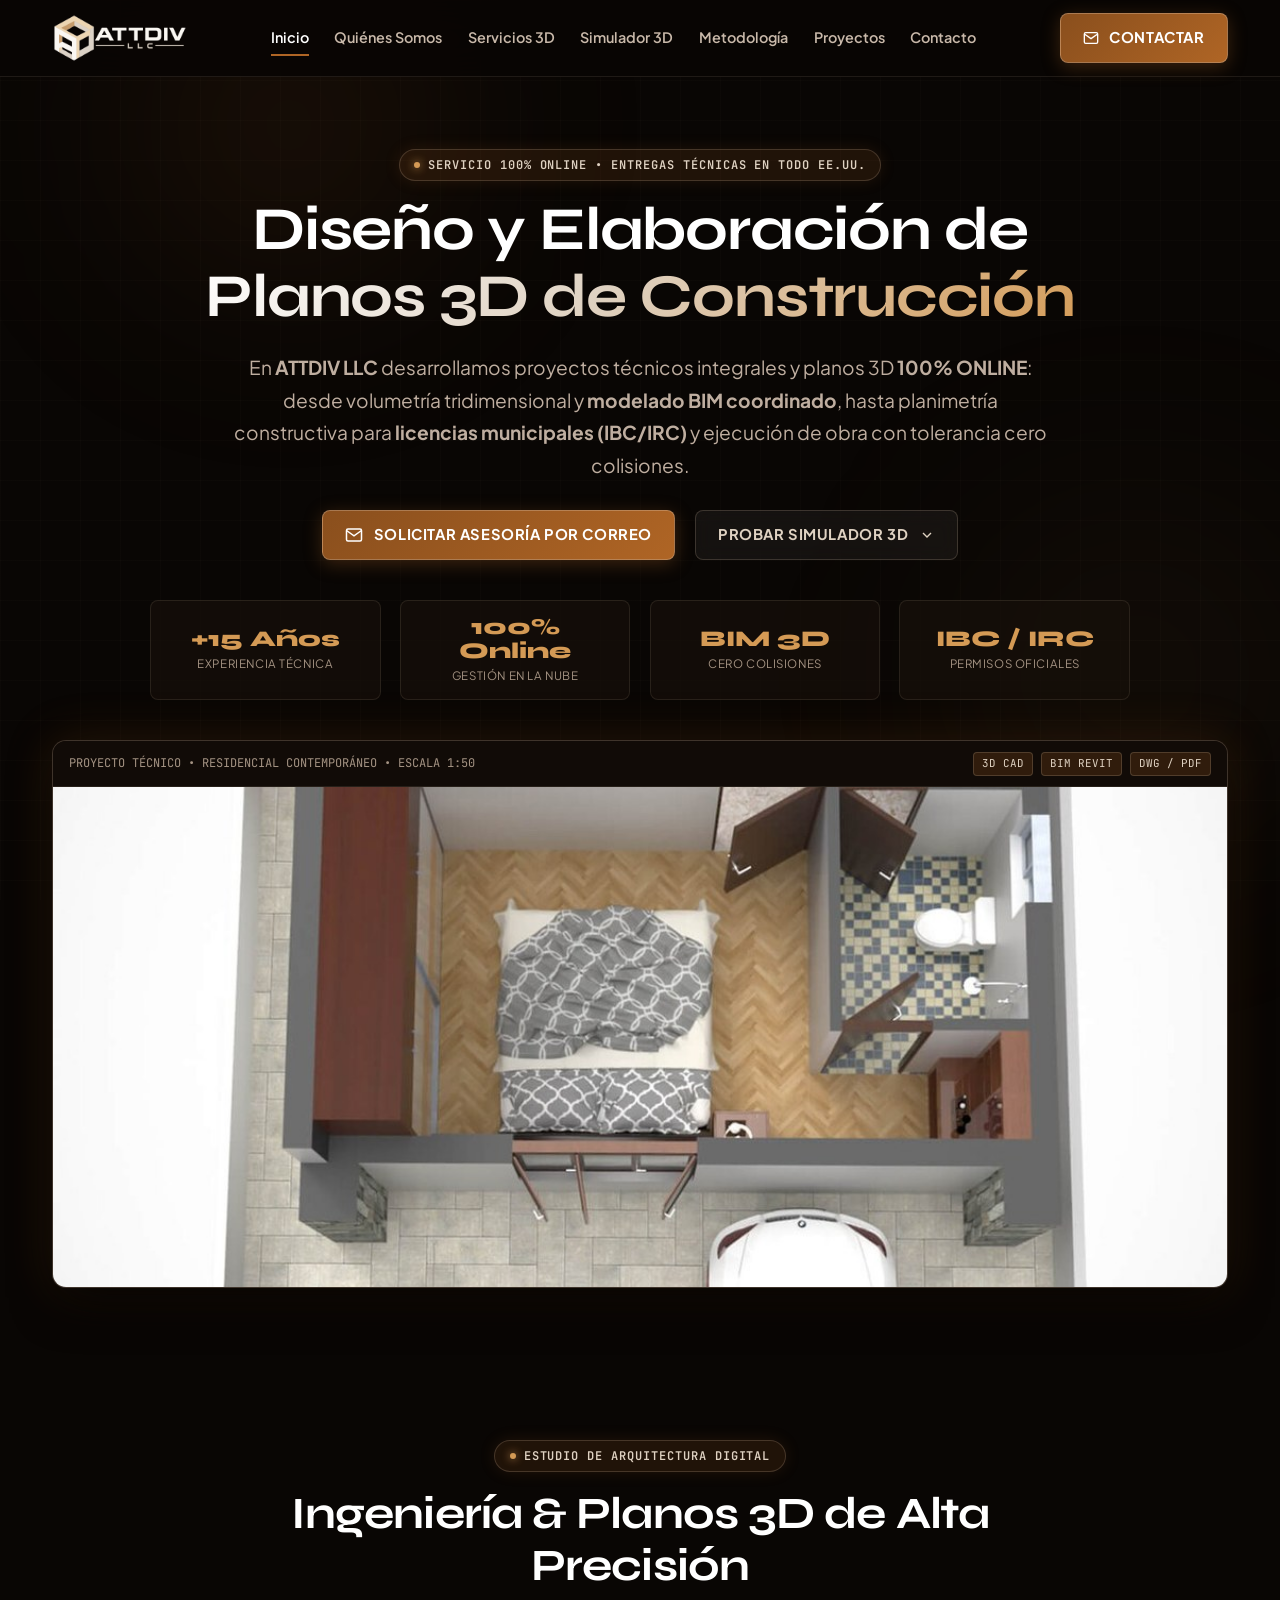
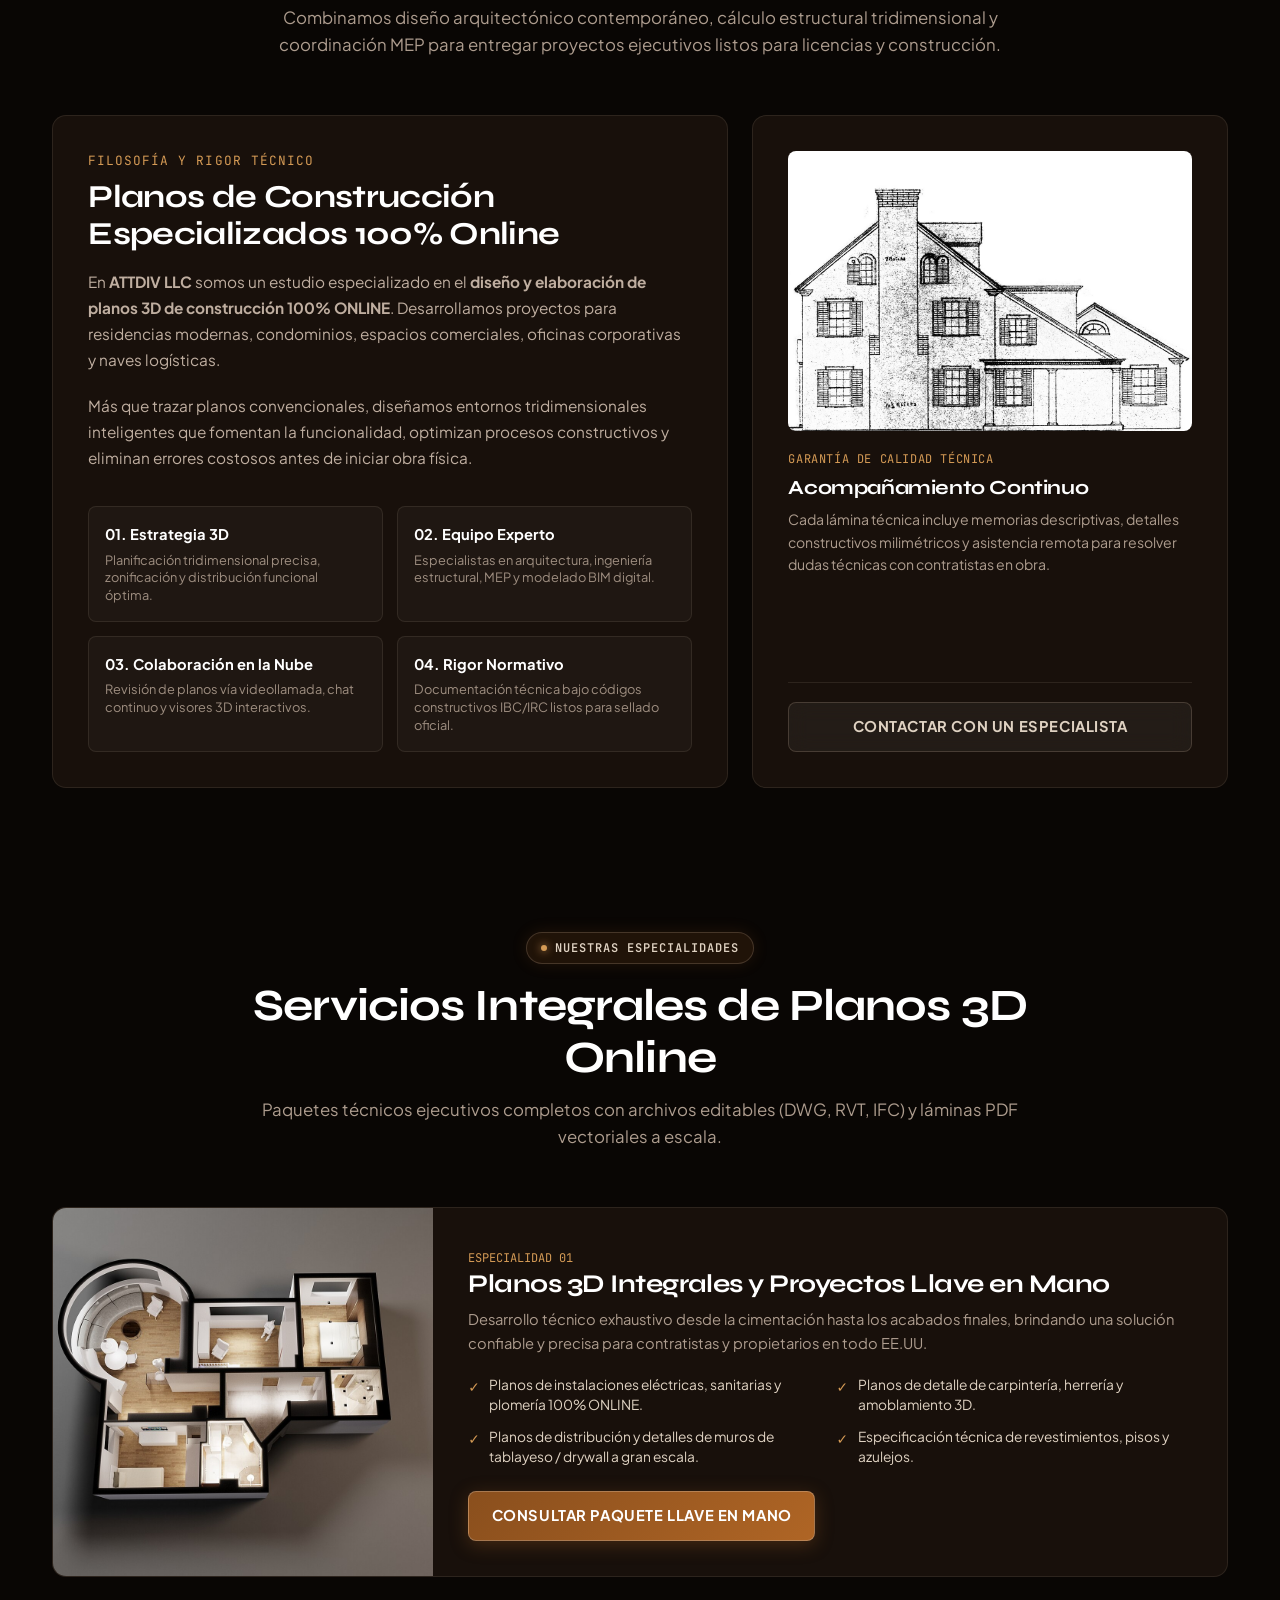
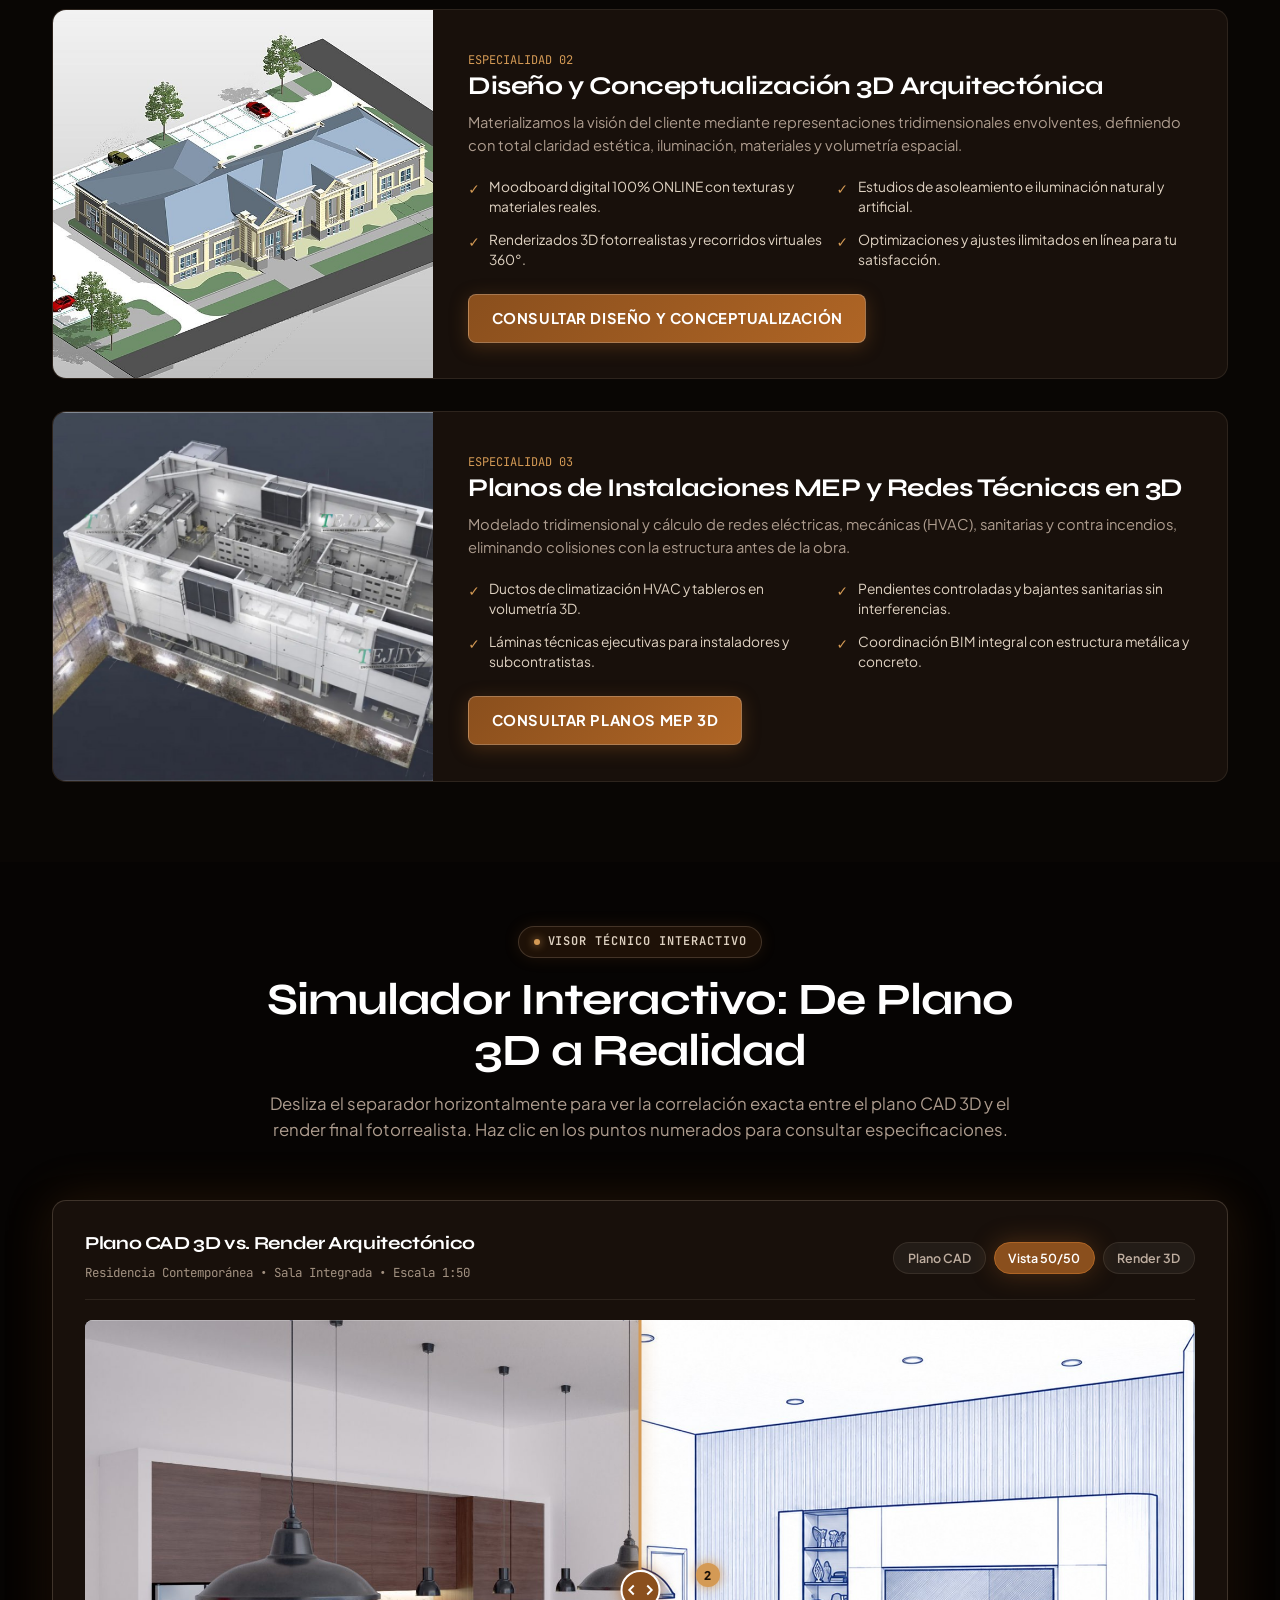
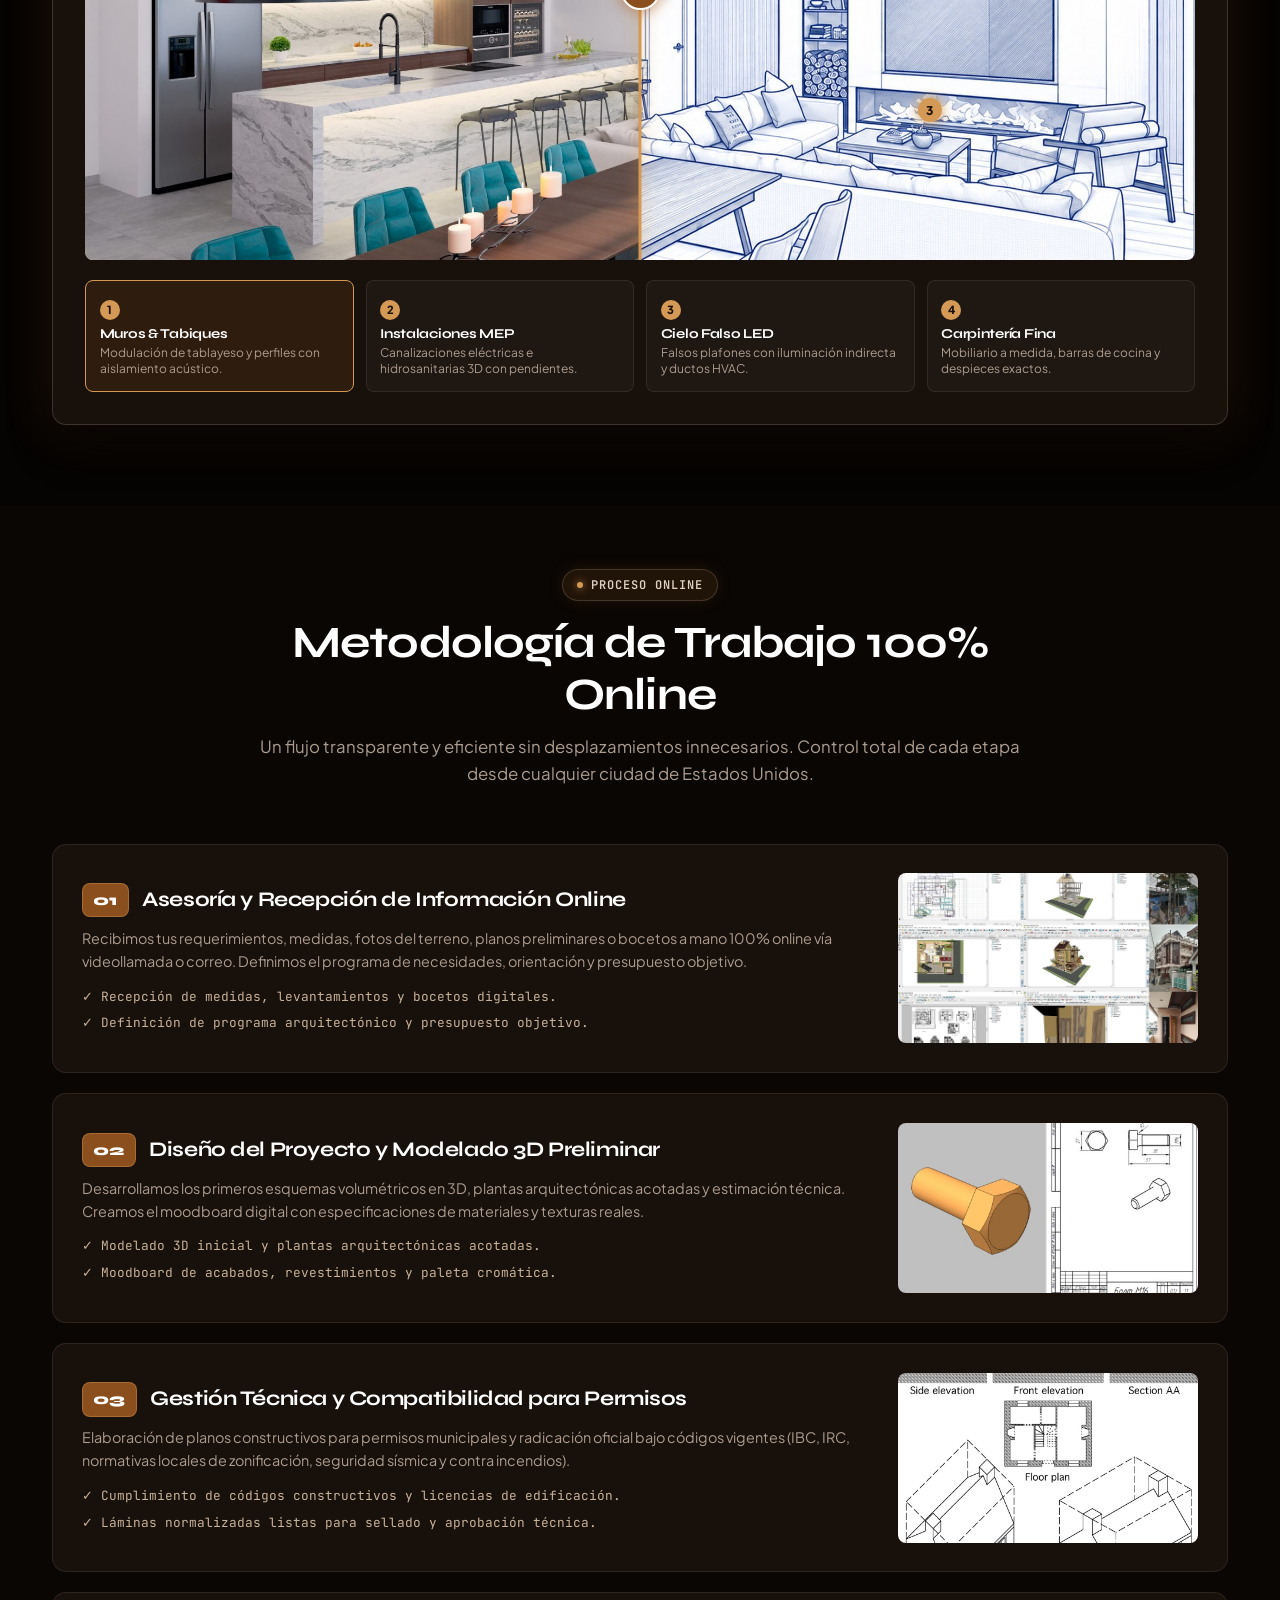
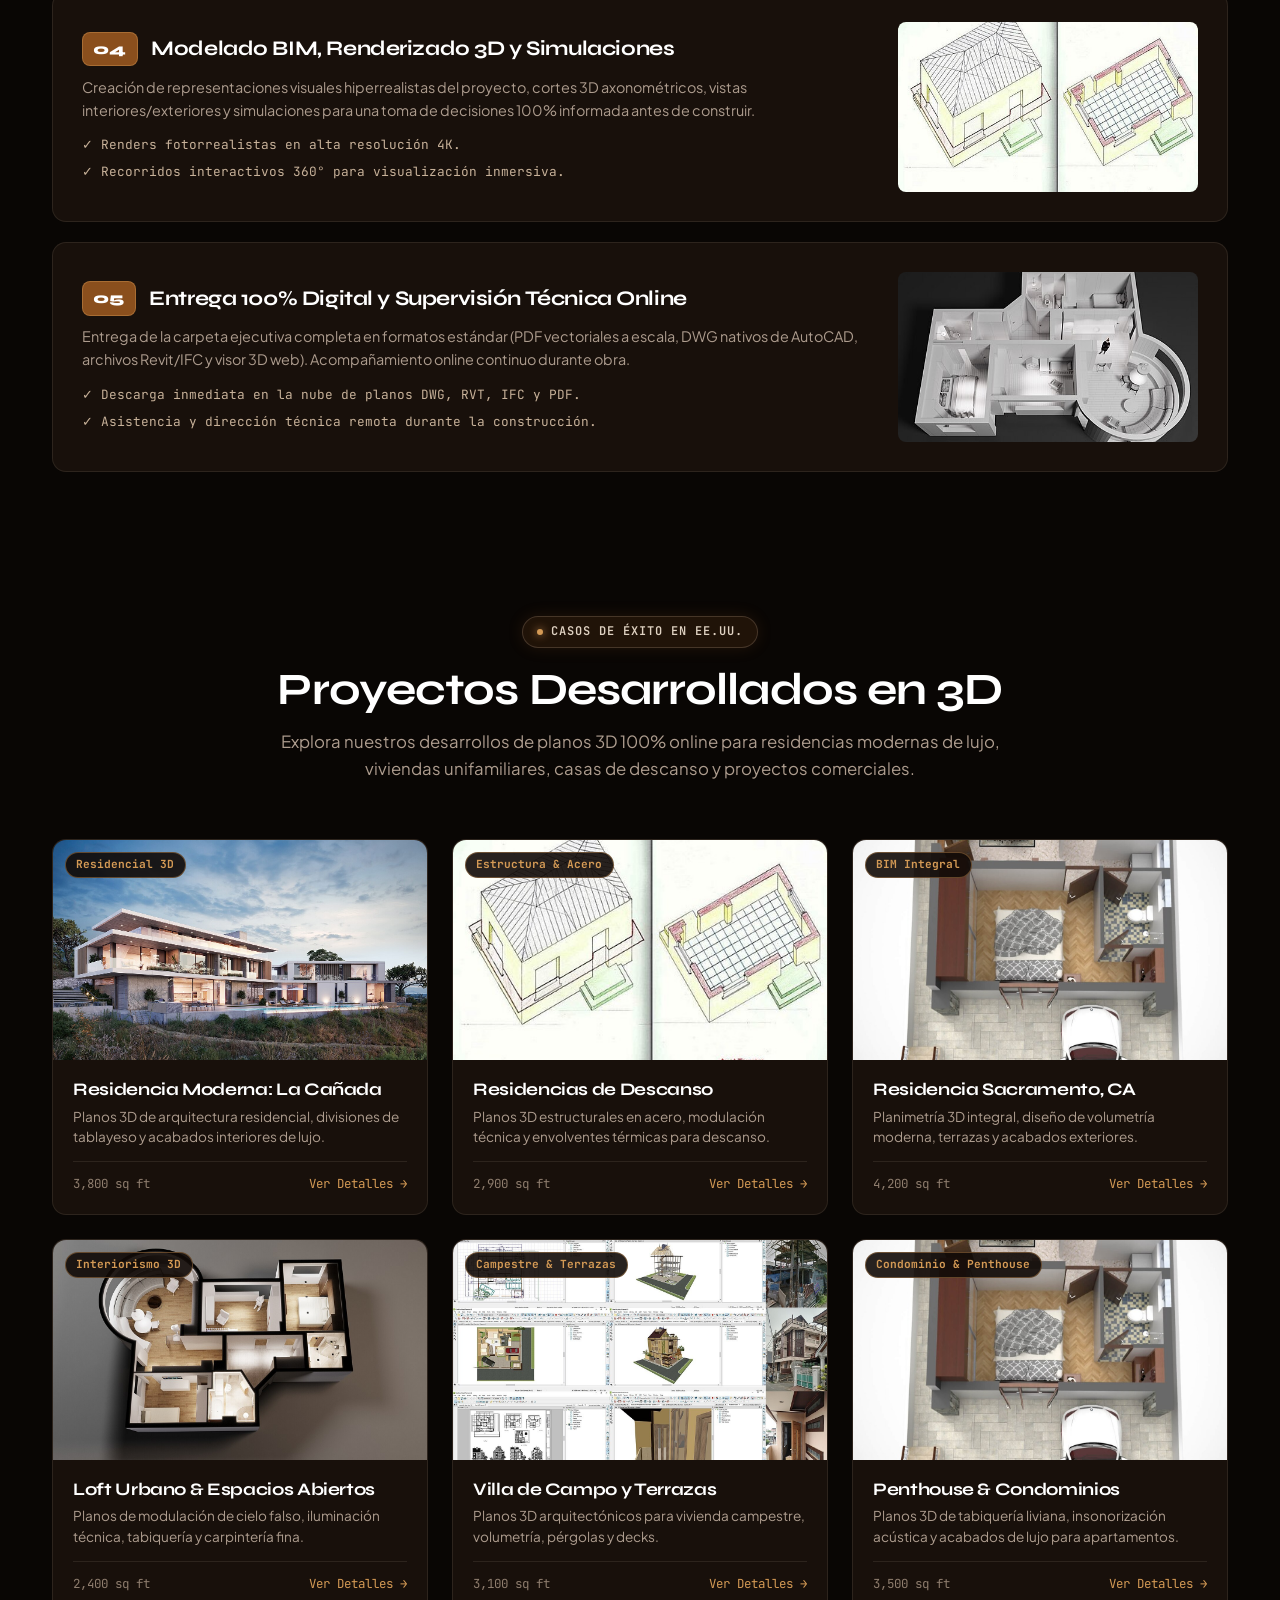
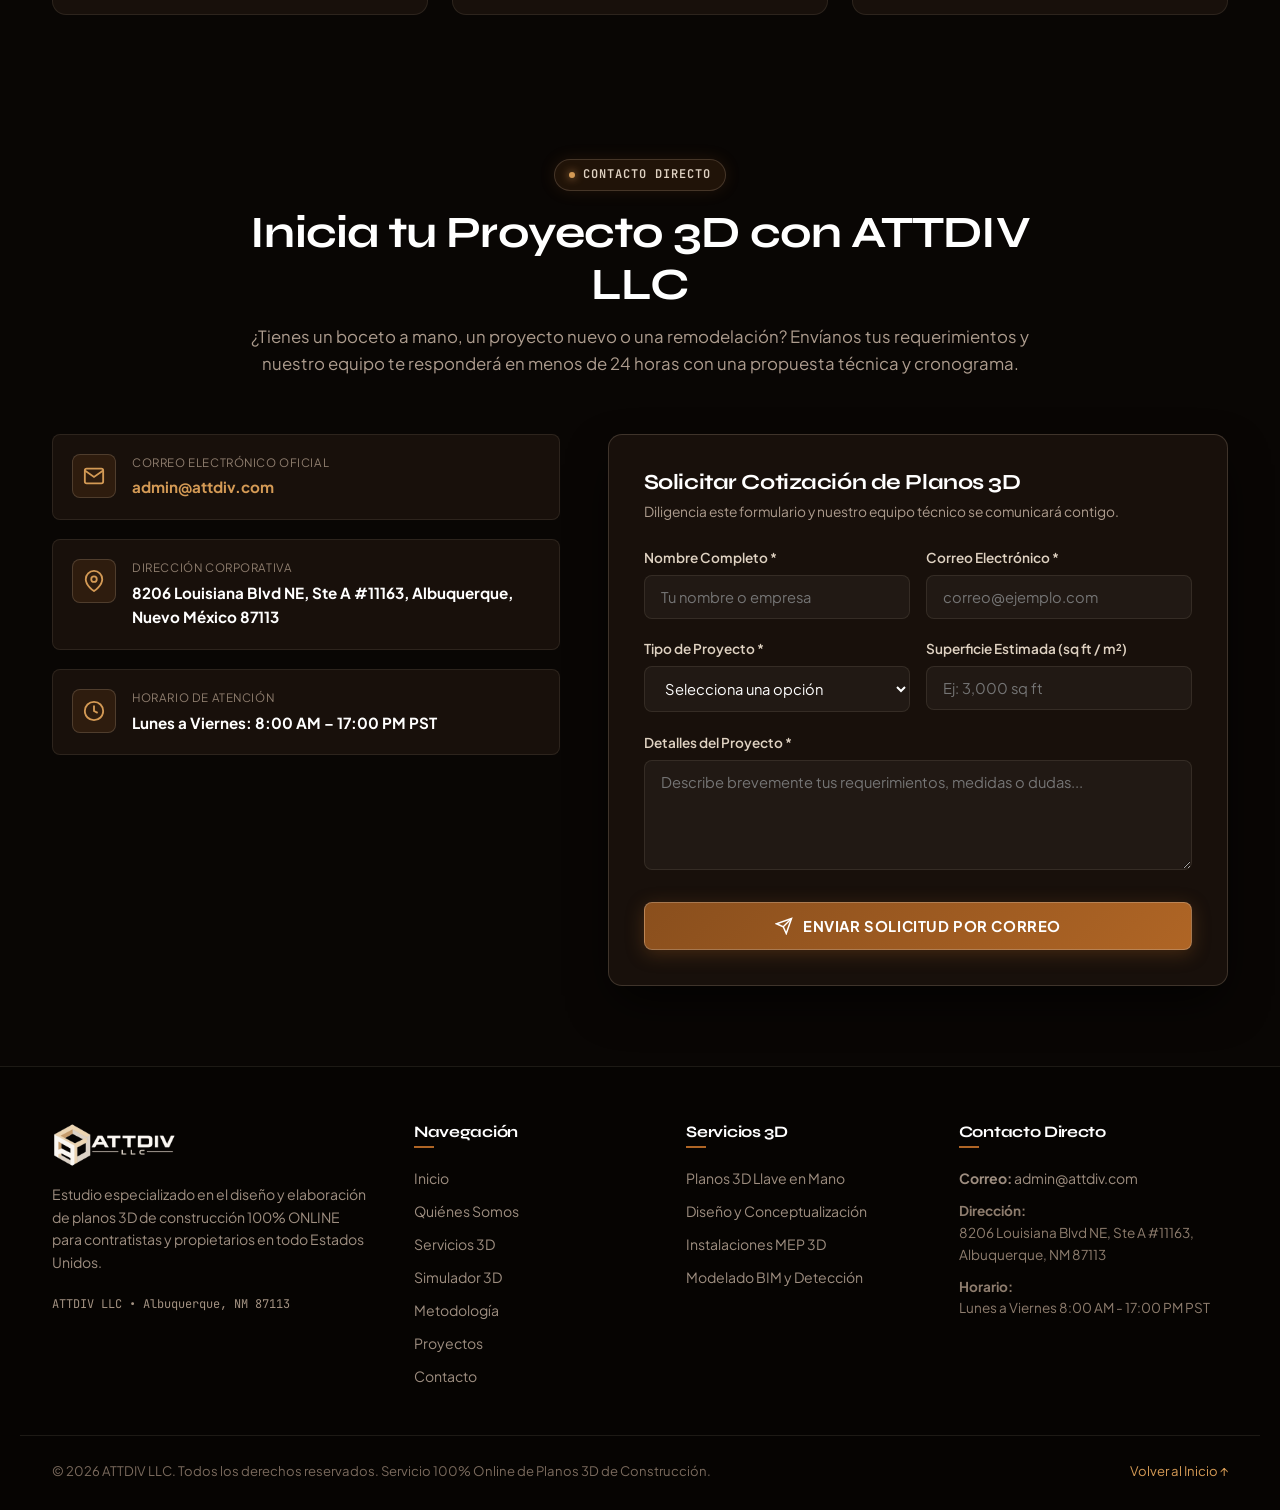
==== commit 72116280: "Complete overhaul: bespoke mobile-first architectural template with 100% genuine 3D blueprint imager" ====
--- a/index.html
+++ b/index.html
@@ -4,376 +4,375 @@
   <meta charset="UTF-8">
   <meta name="viewport" content="width=device-width, initial-scale=1.0, maximum-scale=5.0">
   <title>ATTDIV LLC | Diseño de Planos 3D Online y Arquitectura Digital</title>
-  <meta name="description" content="Estudio especializado en el Diseño y Elaboración de Planos 3D de Construcción 100% Online en Estados Unidos y el mundo. Planos arquitectónicos, estructurales, MEP, modelado BIM y renders fotorrealistas.">
-  <link rel="icon" type="image/png" href="assets/img/favicon-attdiv.png?v=3">
-  <link rel="shortcut icon" href="favicon.ico?v=3">
-  <link rel="apple-touch-icon" href="assets/img/favicon-attdiv.png?v=3">
+  <meta name="description" content="Estudio de arquitectura especializado en el diseño y elaboración de planos 3D de construcción 100% online en Estados Unidos. Planos arquitectónicos, estructurales, MEP y modelado BIM.">
+  <link rel="icon" type="image/png" href="assets/img/favicon-attdiv.png?v=4">
+  <link rel="shortcut icon" href="favicon.ico?v=4">
+  <link rel="apple-touch-icon" href="assets/img/favicon-attdiv.png?v=4">
   <link rel="stylesheet" href="assets/css/styles.css">
 </head>
 <body>
 
   <!-- Background Ambient Glow Spotlights -->
-  <div class="bg-glow-spot bg-glow-spot-1"></div>
-  <div class="bg-glow-spot bg-glow-spot-2"></div>
-
-  <!-- MAIN HEADER / NAVBAR (No topbar cintillo, sits right at the top) -->
+  <div class="ambient-glow-1"></div>
+  <div class="ambient-glow-2"></div>
+
+  <!-- MINIMAL FLOATING HEADER (No topbar cintillo) -->
   <header class="header">
     <div class="container nav-container">
-      <a href="index.html" class="logo-brand" aria-label="ATTDIV LLC Inicio">
+      <a href="index.html" class="logo-brand" aria-label="ATTDIV LLC - Inicio">
         <img src="assets/img/logo-horizontal-light.png" alt="ATTDIV LLC" class="logo-img">
       </a>
 
-      <nav class="nav-menu" id="mainNavMenu">
+      <!-- Desktop Navigation Menu -->
+      <nav class="nav-menu" id="desktopNav">
         <a href="#inicio" class="nav-link active">Inicio</a>
-        <a href="#quienes-somos" class="nav-link">Quiénes Somos</a>
+        <a href="#estudio" class="nav-link">Quiénes Somos</a>
         <a href="#servicios" class="nav-link">Servicios 3D</a>
         <a href="#simulador" class="nav-link">Simulador 3D</a>
-        <a href="#metodologia" class="nav-link">Metodología Online</a>
-        <a href="#proyectos" class="nav-link">Proyectos</a>
+        <a href="#metodologia" class="nav-link">Metodología</a>
+        <a href="#portafolio" class="nav-link">Proyectos</a>
         <a href="#contacto" class="nav-link">Contacto</a>
-        <div class="nav-menu-cta mobile-only">
-          <a href="mailto:admin@attdiv.com?subject=Consulta%20Planos%203D%20ATTDIV%20LLC" class="btn btn-primary" style="width:100%;">
-            <svg width="16" height="16" viewBox="0 0 24 24" fill="none" stroke="currentColor" stroke-width="2"><path d="M4 4h16c1.1 0 2 .9 2 2v12c0 1.1-.9 2-2 2H4c-1.1 0-2-.9-2-2V6c0-1.1.9-2 2-2z"></path><polyline points="22,6 12,13 2,6"></polyline></svg>
-            <span>Contactar por Correo</span>
-          </a>
-        </div>
       </nav>
 
+      <!-- Actions -->
       <div class="nav-actions">
-        <a href="mailto:admin@attdiv.com?subject=Consulta%20Planos%203D%20ATTDIV%20LLC" class="btn btn-primary desktop-only">
+        <a href="mailto:admin@attdiv.com?subject=Consulta%20Planos%203D%20ATTDIV%20LLC" class="btn btn-primary desktop-cta">
           <svg width="16" height="16" viewBox="0 0 24 24" fill="none" stroke="currentColor" stroke-width="2"><path d="M4 4h16c1.1 0 2 .9 2 2v12c0 1.1-.9 2-2 2H4c-1.1 0-2-.9-2-2V6c0-1.1.9-2 2-2z"></path><polyline points="22,6 12,13 2,6"></polyline></svg>
-          <span>Contactar por Correo</span>
+          <span>Contactar</span>
         </a>
-        <button class="menu-toggle" aria-label="Abrir menú de navegación" aria-expanded="false">
+        <button class="menu-toggle" id="menuToggle" aria-label="Abrir menú" aria-expanded="false">
           <svg width="24" height="24" viewBox="0 0 24 24" fill="none" stroke="currentColor" stroke-width="2"><line x1="3" y1="12" x2="21" y2="12"></line><line x1="3" y1="6" x2="21" y2="6"></line><line x1="3" y1="18" x2="21" y2="18"></line></svg>
         </button>
       </div>
     </div>
   </header>
 
+  <!-- MOBILE DRAWER MENU -->
+  <aside class="mobile-drawer" id="mobileDrawer" aria-hidden="true">
+    <div class="drawer-links">
+      <a href="#inicio" class="drawer-link"><span>Inicio</span> <span>→</span></a>
+      <a href="#estudio" class="drawer-link"><span>Quiénes Somos</span> <span>→</span></a>
+      <a href="#servicios" class="drawer-link"><span>Servicios 3D</span> <span>→</span></a>
+      <a href="#simulador" class="drawer-link"><span>Simulador 3D</span> <span>→</span></a>
+      <a href="#metodologia" class="drawer-link"><span>Metodología Online</span> <span>→</span></a>
+      <a href="#portafolio" class="drawer-link"><span>Proyectos</span> <span>→</span></a>
+      <a href="#contacto" class="drawer-link"><span>Contacto Directo</span> <span>→</span></a>
+    </div>
+
+    <div class="drawer-footer">
+      <a href="mailto:admin@attdiv.com?subject=Consulta%20Planos%203D%20ATTDIV%20LLC" class="btn btn-primary btn-block-mobile">
+        <svg width="16" height="16" viewBox="0 0 24 24" fill="none" stroke="currentColor" stroke-width="2"><path d="M4 4h16c1.1 0 2 .9 2 2v12c0 1.1-.9 2-2 2H4c-1.1 0-2-.9-2-2V6c0-1.1.9-2 2-2z"></path><polyline points="22,6 12,13 2,6"></polyline></svg>
+        <span>Escribir al Correo</span>
+      </a>
+      <span class="font-mono text-muted" style="font-size:0.75rem;text-align:center;">
+        admin@attdiv.com • Albuquerque, NM
+      </span>
+    </div>
+  </aside>
+
   <main>
-    <!-- HERO SECTION -->
-    <section class="hero" id="inicio">
-      <div class="container hero-grid">
-        <div class="hero-content">
-          <!-- Live Service Pill relocated inside Hero -->
-          <div class="hero-live-pill">
-            <span class="status-indicator"></span>
-            <span>SERVICIO 100% ONLINE Y DIGITAL | ENTREGAS TÉCNICAS EN TODO EE.UU.</span>
-          </div>
-
-          <h1 class="hero-title">
+    <!-- ==========================================================================
+         HERO SECTION (Panoramic Architectural Showcase)
+         ========================================================================== -->
+    <section class="hero-section" id="inicio">
+      <div class="container">
+        <div class="hero-header-box">
+          <!-- Status Pill relocated here as high-impact tag -->
+          <div class="section-pill">
+            <span class="pulse-dot"></span>
+            <span>SERVICIO 100% ONLINE • ENTREGAS TÉCNICAS EN TODO EE.UU.</span>
+          </div>
+
+          <h1 class="hero-main-title">
             Diseño y Elaboración de 
-            <span class="gradient-text">Planos 3D Online</span>
-            de Construcción
+            <span class="hero-highlight">Planos 3D de Construcción</span>
           </h1>
 
-          <!-- MOBILE 3D VISUAL SHOWCASE CARD -->
-          <div class="hero-visual-mobile mobile-only">
-            <div class="hero-visual-card">
-              <img src="assets/img/hero-arch-3d.jpg" alt="Modelado y Planos 3D ATTDIV LLC" class="hero-visual-img">
-              <div class="hero-floating-badge floating-badge-1">
-                <span class="icon-box" style="width:30px;height:30px;">
-                  <svg width="16" height="16" viewBox="0 0 24 24" fill="none" stroke="currentColor" stroke-width="2"><polygon points="12 2 2 7 12 12 22 7 12 2"><polyline points="2 17 12 22 22 17"></polyline><polyline points="2 12 12 17 22 12"></polyline></polygon></svg>
-                </span>
-                <div>
-                  <strong style="display:block;color:#fff;font-size:0.75rem;">Modelado BIM 3D</strong>
-                  <span class="font-mono text-gray" style="font-size:0.65rem;">Revit / DWG / IFC</span>
-                </div>
-              </div>
-              <div class="hero-floating-badge floating-badge-2">
-                <span class="icon-box" style="width:30px;height:30px;">
-                  <svg width="16" height="16" viewBox="0 0 24 24" fill="none" stroke="currentColor" stroke-width="2"><path d="M21 16V8a2 2 0 0 0-1-1.73l-7-4a2 2 0 0 0-2 0l-7 4A2 2 0 0 0 3 8v8a2 2 0 0 0 1 1.73l7 4a2 2 0 0 0 2 0l7-4A2 2 0 0 0 21 16z"></path></svg>
-                </span>
-                <div>
-                  <strong style="display:block;color:#fff;font-size:0.75rem;">100% Precisión</strong>
-                  <span class="font-mono text-gray" style="font-size:0.65rem;">Tolerancia 0 Colisiones</span>
-                </div>
-              </div>
-            </div>
-          </div>
-
-          <p class="hero-desc">
-            En <strong>ATTDIV LLC</strong> nos especializamos en el desarrollo integral de proyectos técnicos y 
-            <span class="has-tooltip" tabindex="0">
-              diseño de planos 3D
-              <span class="tooltip-icon">ℹ</span>
-              <span class="tooltip-card">
-                <span class="tooltip-header">
-                  <span class="tooltip-badge">3D CAD / BIM</span>
-                  <span class="tooltip-title">Planos 3D Arquitectónicos</span>
-                </span>
-                Planos con volumetría tridimensional exacta, despieces y cotas milimétricas que eliminan errores antes de iniciar obra física.
-                <span class="tooltip-benefit">✓ Visualiza cada detalle y ahorra hasta un 25% en costos de imprevistos.</span>
-              </span>
-            </span>
-            <strong> 100% ONLINE</strong>: desde el concepto arquitectónico, volumetría tridimensional y 
-            <span class="has-tooltip" tabindex="0">
-              modelado BIM
-              <span class="tooltip-icon">ℹ</span>
-              <span class="tooltip-card">
-                <span class="tooltip-header">
-                  <span class="tooltip-badge">ESTÁNDAR BIM</span>
-                  <span class="tooltip-title">Building Information Modeling</span>
-                </span>
-                Coordinación digital inteligente de arquitectura, cálculo de estructuras y redes técnicas en un único modelo tridimensional sincronizado.
-                <span class="tooltip-benefit">✓ Cero colisiones entre tuberías, vigas y muros.</span>
-              </span>
-            </span>
-            hasta la planificación para 
-            <span class="has-tooltip" tabindex="0">
-              licencias municipales
-              <span class="tooltip-icon">ℹ</span>
-              <span class="tooltip-card">
-                <span class="tooltip-header">
-                  <span class="tooltip-badge">NORMATIVA</span>
-                  <span class="tooltip-title">Permisos y Códigos IBC / IRC</span>
-                </span>
-                Documentación técnica elaborada bajo códigos de construcción vigentes en EE.UU. e internacionales para radicación municipal inmediata.
-                <span class="tooltip-benefit">✓ Trámite ágil de permisos sin observaciones técnicas.</span>
-              </span>
-            </span>
-            y ejecución de obra.
+          <p class="hero-lead-text">
+            En <strong>ATTDIV LLC</strong> desarrollamos proyectos técnicos integrales y planos 3D <strong>100% ONLINE</strong>: desde volumetría tridimensional y <strong>modelado BIM coordinado</strong>, hasta planimetría constructiva para <strong>licencias municipales (IBC/IRC)</strong> y ejecución de obra con tolerancia cero colisiones.
           </p>
 
-          <div class="hero-features-list">
-            <div class="hero-feature-item">
-              <span class="hero-check-icon">✓</span>
-              <span>
-                Planos Arquitectónicos 3D, Estructurales e Instalaciones 
-                <span class="has-tooltip" tabindex="0">
-                  MEP (Eléctricas, Mecánicas y Sanitarias)
-                  <span class="tooltip-icon">ℹ</span>
-                  <span class="tooltip-card">
-                    <span class="tooltip-header">
-                      <span class="tooltip-badge">INGENIERÍA</span>
-                      <span class="tooltip-title">Redes MEP en 3D</span>
-                    </span>
-                    Trazado tridimensional de ductos de climatización HVAC, tableros eléctricos, bajantes sanitarias y acometidas de agua potable.
-                    <span class="tooltip-benefit">✓ Precisión absoluta para instaladores y subcontratistas.</span>
-                  </span>
-                </span>
-              </span>
-            </div>
-            <div class="hero-feature-item">
-              <span class="hero-check-icon">✓</span>
-              <span>Obras Residenciales, Comerciales, Oficinas Corporativas e Industriales en 3D</span>
-            </div>
-            <div class="hero-feature-item">
-              <span class="hero-check-icon">✓</span>
-              <span>Atención personalizada, asesoría en tiempo real y entrega 100% digital sin visitas presenciales</span>
-            </div>
-          </div>
-
-          <div class="hero-actions">
-            <a href="mailto:admin@attdiv.com?subject=Consulta%20Planos%203D%20Online%20-%20ATTDIV%20LLC" class="btn btn-primary">
+          <div class="hero-cta-group">
+            <a href="mailto:admin@attdiv.com?subject=Consulta%20Planos%203D%20ATTDIV%20LLC" class="btn btn-primary btn-block-mobile">
+              <svg width="18" height="18" viewBox="0 0 24 24" fill="none" stroke="currentColor" stroke-width="2"><path d="M4 4h16c1.1 0 2 .9 2 2v12c0 1.1-.9 2-2 2H4c-1.1 0-2-.9-2-2V6c0-1.1.9-2 2-2z"></path><polyline points="22,6 12,13 2,6"></polyline></svg>
               <span>Solicitar Asesoría por Correo</span>
-              <svg width="18" height="18" viewBox="0 0 24 24" fill="none" stroke="currentColor" stroke-width="2"><line x1="5" y1="12" x2="19" y2="12"></line><polyline points="12 5 19 12 12 19"></polyline></svg>
             </a>
-            <a href="#servicios" class="btn btn-secondary">
-              <span>Explorar Servicios 3D</span>
-              <svg width="18" height="18" viewBox="0 0 24 24" fill="none" stroke="currentColor" stroke-width="2"><polyline points="6 9 12 15 18 9"></polyline></svg>
+            <a href="#simulador" class="btn btn-secondary btn-block-mobile">
+              <span>Probar Simulador 3D</span>
+              <svg width="16" height="16" viewBox="0 0 24 24" fill="none" stroke="currentColor" stroke-width="2"><polyline points="6 9 12 15 18 9"></polyline></svg>
             </a>
           </div>
-
-          <div class="hero-stats">
-            <div class="stat-item">
-              <span class="stat-num text-cafe" data-target="15" data-prefix="+" data-suffix=" Años">+15 Años</span>
-              <span class="stat-label">Trayectoria en diseño arquitectónico técnico</span>
-            </div>
-            <div class="stat-item">
-              <span class="stat-num text-gold" data-target="600" data-prefix="+" data-suffix=" Proy.">+600 Proy.</span>
-              <span class="stat-label">Planos 3D entregados con éxito</span>
-            </div>
-            <div class="stat-item">
-              <span class="stat-num text-white" data-target="100" data-suffix="%">100%</span>
-              <span class="stat-label">Servicio Digital en la Nube sin traslados</span>
-            </div>
-          </div>
-        </div>
-
-        <!-- Desktop Showcase Visual Card -->
-        <div class="hero-visual desktop-only">
-          <div class="hero-visual-card">
-            <img src="assets/img/hero-arch-3d.jpg" alt="Modelado y Planos 3D ATTDIV LLC" class="hero-visual-img">
-            <div class="hero-floating-badge floating-badge-1">
-              <span class="icon-box" style="width:36px;height:36px;">
-                <svg width="20" height="20" viewBox="0 0 24 24" fill="none" stroke="currentColor" stroke-width="2"><polygon points="12 2 2 7 12 12 22 7 12 2"><polyline points="2 17 12 22 22 17"></polyline><polyline points="2 12 12 17 22 12"></polyline></polygon></svg>
-              </span>
-              <div>
-                <strong style="display:block;color:#fff;">Modelado BIM 3D</strong>
-                <span class="font-mono text-gray" style="font-size:0.75rem;">Revit / DWG / IFC / VR</span>
-              </div>
-            </div>
-            <div class="hero-floating-badge floating-badge-2">
-              <span class="icon-box" style="width:36px;height:36px;">
-                <svg width="20" height="20" viewBox="0 0 24 24" fill="none" stroke="currentColor" stroke-width="2"><path d="M21 16V8a2 2 0 0 0-1-1.73l-7-4a2 2 0 0 0-2 0l-7 4A2 2 0 0 0 3 8v8a2 2 0 0 0 1 1.73l7 4a2 2 0 0 0 2 0l7-4A2 2 0 0 0 21 16z"></path></svg>
-              </span>
-              <div>
-                <strong style="display:block;color:#fff;">100% Precisión</strong>
-                <span class="font-mono text-gray" style="font-size:0.75rem;">Tolerancia 0 Colisiones</span>
-              </div>
-            </div>
-          </div>
+        </div>
+
+        <!-- KPI Ticker Bar -->
+        <div class="kpi-ticker">
+          <div class="kpi-card">
+            <span class="kpi-num">+15 Años</span>
+            <span class="kpi-label">Experiencia Técnica</span>
+          </div>
+          <div class="kpi-card">
+            <span class="kpi-num">100% Online</span>
+            <span class="kpi-label">Gestión en la Nube</span>
+          </div>
+          <div class="kpi-card">
+            <span class="kpi-num">BIM 3D</span>
+            <span class="kpi-label">Cero Colisiones</span>
+          </div>
+          <div class="kpi-card">
+            <span class="kpi-num">IBC / IRC</span>
+            <span class="kpi-label">Permisos Oficiales</span>
+          </div>
+        </div>
+
+        <!-- Centerpiece Architectural Blueprint Frame -->
+        <div class="hero-blueprint-frame">
+          <div class="frame-top-bar font-mono">
+            <span>PROYECTO TÉCNICO • RESIDENCIAL CONTEMPORÁNEO • ESCALA 1:50</span>
+            <div class="frame-badges">
+              <span class="frame-badge">3D CAD</span>
+              <span class="frame-badge">BIM REVIT</span>
+              <span class="frame-badge">DWG / PDF</span>
+            </div>
+          </div>
+          <img src="assets/img/hero-3d-arch.jpg" alt="Modelado y Plano 3D Arquitectónico ATTDIV LLC" class="hero-blueprint-img">
         </div>
       </div>
     </section>
 
-    <!-- PILARES DE VALOR Y ESTRATEGIA (4 Cards) -->
-    <section class="pillars-section">
+    <!-- ==========================================================================
+         BENTO GRID - QUIÉNES SOMOS (Bespoke Studio Narrative)
+         ========================================================================== -->
+    <section class="bento-section" id="estudio">
       <div class="container">
         <div class="section-header">
-          <span class="section-tag">VALORES FUNDAMENTALES</span>
-          <h2 class="section-title">Diseño y Planos 3D Integrales</h2>
+          <span class="section-pill"><span class="pulse-dot"></span> ESTUDIO DE ARQUITECTURA DIGITAL</span>
+          <h2 class="section-title">Ingeniería & Planos 3D de Alta Precisión</h2>
           <p class="section-subtitle">
-            Diseñamos planos 100% ONLINE y creamos soluciones arquitectónicas tridimensionales integrales que garantizan precisión, eficiencia y estricto cumplimiento normativo. Nuestra trayectoria nos ha convertido en un referente en el sector.
+            Combinamos diseño arquitectónico contemporáneo, cálculo estructural tridimensional y coordinación MEP para entregar proyectos ejecutivos listos para licencias y construcción.
           </p>
         </div>
 
-        <div class="pillars-grid">
-          <div class="pillar-card card-hoverable">
-            <span class="pillar-num">01.</span>
-            <div class="icon-box" style="margin-bottom:1.2rem;">
-              <svg viewBox="0 0 24 24" fill="none" stroke="currentColor"><circle cx="12" cy="12" r="10"></circle><polyline points="12 6 12 12 14 14"></polyline></svg>
-            </div>
-            <h3 class="pillar-title">Estrategia 3D</h3>
-            <p class="pillar-desc">
-              Analizamos tus requerimientos 100% online para garantizar una planificación tridimensional precisa, zonificación óptima y desarrollo de planos arquitectónicos y estructurales impecables.
+        <div class="bento-grid">
+          <!-- Bento 1: Main Studio Description & 4 Pillars -->
+          <div class="bento-card bento-lead">
+            <span class="font-mono text-gold" style="font-size:0.8rem;text-transform:uppercase;letter-spacing:0.08em;margin-bottom:0.5rem;display:block;">Filosofía y Rigor Técnico</span>
+            <h3>Planos de Construcción Especializados 100% Online</h3>
+            <p>
+              En <strong>ATTDIV LLC</strong> somos un estudio especializado en el <strong>diseño y elaboración de planos 3D de construcción 100% ONLINE</strong>. Desarrollamos proyectos para residencias modernas, condominios, espacios comerciales, oficinas corporativas y naves logísticas.
             </p>
-          </div>
-
-          <div class="pillar-card card-hoverable">
-            <span class="pillar-num">02.</span>
-            <div class="icon-box" style="margin-bottom:1.2rem;">
-              <svg viewBox="0 0 24 24" fill="none" stroke="currentColor"><path d="M17 21v-2a4 4 0 0 0-4-4H5a4 4 0 0 0-4 4v2"></path><circle cx="9" cy="7" r="4"></circle><path d="M23 21v-2a4 4 0 0 0-3-3.87"></path><path d="M16 3.13a4 4 0 0 1 0 7.75"></path></svg>
-            </div>
-            <h3 class="pillar-title">Equipo Experto</h3>
-            <p class="pillar-desc">
-              Contamos con un equipo multidisciplinario experto en arquitectura, ingeniería estructural, instalaciones MEP y modelado 3D digital, garantizando rigor técnico en cada entrega.
+            <p>
+              Más que trazar planos convencionales, diseñamos entornos tridimensionales inteligentes que fomentan la funcionalidad, optimizan procesos constructivos y eliminan errores costosos antes de iniciar obra física.
             </p>
-          </div>
-
-          <div class="pillar-card card-hoverable">
-            <span class="pillar-num">03.</span>
-            <div class="icon-box" style="margin-bottom:1.2rem;">
-              <svg viewBox="0 0 24 24" fill="none" stroke="currentColor"><path d="M21 15a2 2 0 0 1-2 2H7l-4 4V5a2 2 0 0 1 2-2h14a2 2 0 0 1 2 2z"></path></svg>
-            </div>
-            <h3 class="pillar-title">Colaboración Digital</h3>
-            <p class="pillar-desc">
-              La comunicación es 100% online: interactuamos vía videollamada, chat continuo, visores 3D en la nube y correo, asegurando atención personalizada y respuesta inmediata a tus dudas.
-            </p>
-          </div>
-
-          <div class="pillar-card card-hoverable">
-            <span class="pillar-num">04.</span>
-            <div class="icon-box" style="margin-bottom:1.2rem;">
-              <svg viewBox="0 0 24 24" fill="none" stroke="currentColor"><polygon points="12 2 15.09 8.26 22 9.27 17 14.14 18.18 21.02 12 17.77 5.82 21.02 7 14.14 2 9.27 8.91 8.26 12 2"></polygon></svg>
-            </div>
-            <h3 class="pillar-title">Excelencia Técnica</h3>
-            <p class="pillar-desc">
-              Entregamos planos 3D digitales de alta precisión con puntualidad, cumplimiento estricto y total transparencia. Un servicio 100% online en el que confían cientos de clientes satisfechos.
-            </p>
+
+            <div class="bento-pillars-list">
+              <div class="bento-pillar-item">
+                <strong>01. Estrategia 3D</strong>
+                <span>Planificación tridimensional precisa, zonificación y distribución funcional óptima.</span>
+              </div>
+              <div class="bento-pillar-item">
+                <strong>02. Equipo Experto</strong>
+                <span>Especialistas en arquitectura, ingeniería estructural, MEP y modelado BIM digital.</span>
+              </div>
+              <div class="bento-pillar-item">
+                <strong>03. Colaboración en la Nube</strong>
+                <span>Revisión de planos vía videollamada, chat continuo y visores 3D interactivos.</span>
+              </div>
+              <div class="bento-pillar-item">
+                <strong>04. Rigor Normativo</strong>
+                <span>Documentación técnica bajo códigos constructivos IBC/IRC listos para sellado oficial.</span>
+              </div>
+            </div>
+          </div>
+
+          <!-- Bento 2: Authentic Blueprint Showcase Visual -->
+          <div class="bento-card" style="justify-content:space-between;">
+            <div>
+              <div class="bento-blueprint-visual">
+                <img src="assets/img/about-blueprints.jpg" alt="Mesa técnica de planos y elevaciones arquitectónicas">
+              </div>
+              <span class="font-mono text-gold" style="font-size:0.75rem;text-transform:uppercase;letter-spacing:0.05em;display:block;margin-bottom:0.4rem;">Garantía de Calidad Técnica</span>
+              <h4 style="font-size:1.25rem;margin-bottom:0.6rem;">Acompañamiento Continuo</h4>
+              <p style="font-size:0.88rem;color:#ad9c8e;line-height:1.6;">
+                Cada lámina técnica incluye memorias descriptivas, detalles constructivos milimétricos y asistencia remota para resolver dudas técnicas con contratistas en obra.
+              </p>
+            </div>
+            <div style="margin-top:1.5rem;padding-top:1.2rem;border-top:1px solid var(--border-subtle);">
+              <a href="mailto:admin@attdiv.com?subject=Consulta%20Estudio%20ATTDIV%20LLC" class="btn btn-secondary" style="width:100%;">
+                <span>Contactar con un Especialista</span>
+              </a>
+            </div>
           </div>
         </div>
       </div>
     </section>
 
-    <!-- ABOUT SECTION / QUIÉNES SOMOS -->
-    <section class="about-section" id="quienes-somos">
-      <div class="container about-grid">
-        <div class="about-visual">
-          <div class="about-img-box">
-            <img src="assets/img/about-arch-blueprints.jpg" alt="Estudio de Planos 3D ATTDIV LLC">
-            <div class="about-experience-stamp">
-              <span class="stamp-years">+15 Años</span>
-              <span class="stamp-text">Especialistas en Planos Digitales 3D</span>
-            </div>
-          </div>
-        </div>
-
-        <div class="about-content">
-          <span class="section-tag">CONOCE A ATTDIV LLC</span>
-          <h2>Planos de Construcción Especializados 100% Online</h2>
-          <p class="about-text">
-            En <strong>ATTDIV LLC</strong> somos un estudio especializado en el <strong>diseño y elaboración de planos 3D de construcción 100% ONLINE</strong>. Desarrollamos proyectos para espacios industriales, locales comerciales, oficinas corporativas, ofibodegas y residencias modernas de cualquier escala.
+    <!-- ==========================================================================
+         SERVICES SECTION (Stacked Technical Decks)
+         ========================================================================== -->
+    <section class="services-section" id="servicios">
+      <div class="container">
+        <div class="section-header">
+          <span class="section-pill"><span class="pulse-dot"></span> NUESTRAS ESPECIALIDADES</span>
+          <h2 class="section-title">Servicios Integrales de Planos 3D Online</h2>
+          <p class="section-subtitle">
+            Paquetes técnicos ejecutivos completos con archivos editables (DWG, RVT, IFC) y láminas PDF vectoriales a escala.
           </p>
-          <p class="about-text">
-            Más que trazar planos convencionales, diseñamos entornos tridimensionales inteligentes que fomentan la funcionalidad, optimizan procesos constructivos y elevan la calidad espacial. Nuestra experiencia en diseño técnico, normativa constructiva y planificación estructural tridimensional nos permite entregar proyectos innovadores con la más alta precisión.
-          </p>
-
-          <div class="differentiators-grid">
-            <div class="diff-card">
-              <span class="diff-icon">
-                <svg width="22" height="22" viewBox="0 0 24 24" fill="none" stroke="currentColor" stroke-width="2"><polyline points="20 6 9 17 4 12"></polyline></svg>
-              </span>
-              <div>
-                <h4 class="diff-title">Cumplimiento de Plazos</h4>
-                <p class="diff-desc">Cronograma digital garantizado desde el primer día.</p>
-              </div>
-            </div>
-
-            <div class="diff-card">
-              <span class="diff-icon">
-                <svg width="22" height="22" viewBox="0 0 24 24" fill="none" stroke="currentColor" stroke-width="2"><polyline points="20 6 9 17 4 12"></polyline></svg>
-              </span>
-              <div>
-                <h4 class="diff-title">Calidad Excepcional</h4>
-                <p class="diff-desc">Modelado tridimensional milimétrico y renders fotorrealistas.</p>
-              </div>
-            </div>
-
-            <div class="diff-card">
-              <span class="diff-icon">
-                <svg width="22" height="22" viewBox="0 0 24 24" fill="none" stroke="currentColor" stroke-width="2"><polyline points="20 6 9 17 4 12"></polyline></svg>
-              </span>
-              <div>
-                <h4 class="diff-title">Honestidad e Integridad</h4>
-                <p class="diff-desc">Propuestas técnicas claras, cotizaciones transparentes y sin costos ocultos.</p>
-              </div>
-            </div>
-
-            <div class="diff-card">
-              <span class="diff-icon">
-                <svg width="22" height="22" viewBox="0 0 24 24" fill="none" stroke="currentColor" stroke-width="2"><polyline points="20 6 9 17 4 12"></polyline></svg>
-              </span>
-              <div>
-                <h4 class="diff-title">Comunicación Ágil</h4>
-                <p class="diff-desc">Soporte directo vía videollamada, correo y plataforma en la nube.</p>
-              </div>
-            </div>
-          </div>
-
-          <a href="#contacto" class="btn btn-primary">
-            <span>Iniciar Consulta 100% Online</span>
-          </a>
+        </div>
+
+        <div class="services-stack">
+          <!-- Service Deck 1 -->
+          <div class="service-deck-card">
+            <div class="service-deck-media">
+              <img src="assets/img/service-dist.jpg" alt="Planos 3D Integrales Llave en Mano">
+            </div>
+            <div class="service-deck-content">
+              <div class="service-deck-header">
+                <span class="font-mono text-gold" style="font-size:0.75rem;text-transform:uppercase;">ESPECIALIDAD 01</span>
+                <h3 class="service-deck-title">Planos 3D Integrales y Proyectos Llave en Mano</h3>
+                <p class="service-deck-desc">
+                  Desarrollo técnico exhaustivo desde la cimentación hasta los acabados finales, brindando una solución confiable y precisa para contratistas y propietarios en todo EE.UU.
+                </p>
+              </div>
+
+              <div class="service-checklist-grid">
+                <div class="check-item">
+                  <span class="check-icon">✓</span>
+                  <span>Planos de instalaciones eléctricas, sanitarias y plomería 100% ONLINE.</span>
+                </div>
+                <div class="check-item">
+                  <span class="check-icon">✓</span>
+                  <span>Planos de detalle de carpintería, herrería y amoblamiento 3D.</span>
+                </div>
+                <div class="check-item">
+                  <span class="check-icon">✓</span>
+                  <span>Planos de distribución y detalles de muros de tablayeso / drywall a gran escala.</span>
+                </div>
+                <div class="check-item">
+                  <span class="check-icon">✓</span>
+                  <span>Especificación técnica de revestimientos, pisos y azulejos.</span>
+                </div>
+              </div>
+
+              <div>
+                <a href="mailto:admin@attdiv.com?subject=Consulta%20Planos%20Integrales%20Llave%20en%20Mano" class="btn btn-primary btn-block-mobile">
+                  <span>Consultar Paquete Llave en Mano</span>
+                </a>
+              </div>
+            </div>
+          </div>
+
+          <!-- Service Deck 2 -->
+          <div class="service-deck-card">
+            <div class="service-deck-media">
+              <img src="assets/img/service-concept.jpg" alt="Diseño y Conceptualización 3D Arquitectónica">
+            </div>
+            <div class="service-deck-content">
+              <div class="service-deck-header">
+                <span class="font-mono text-gold" style="font-size:0.75rem;text-transform:uppercase;">ESPECIALIDAD 02</span>
+                <h3 class="service-deck-title">Diseño y Conceptualización 3D Arquitectónica</h3>
+                <p class="service-deck-desc">
+                  Materializamos la visión del cliente mediante representaciones tridimensionales envolventes, definiendo con total claridad estética, iluminación, materiales y volumetría espacial.
+                </p>
+              </div>
+
+              <div class="service-checklist-grid">
+                <div class="check-item">
+                  <span class="check-icon">✓</span>
+                  <span>Moodboard digital 100% ONLINE con texturas y materiales reales.</span>
+                </div>
+                <div class="check-item">
+                  <span class="check-icon">✓</span>
+                  <span>Estudios de asoleamiento e iluminación natural y artificial.</span>
+                </div>
+                <div class="check-item">
+                  <span class="check-icon">✓</span>
+                  <span>Renderizados 3D fotorrealistas y recorridos virtuales 360°.</span>
+                </div>
+                <div class="check-item">
+                  <span class="check-icon">✓</span>
+                  <span>Optimizaciones y ajustes ilimitados en línea para tu satisfacción.</span>
+                </div>
+              </div>
+
+              <div>
+                <a href="mailto:admin@attdiv.com?subject=Consulta%20Conceptualizacion%203D" class="btn btn-primary btn-block-mobile">
+                  <span>Consultar Diseño y Conceptualización</span>
+                </a>
+              </div>
+            </div>
+          </div>
+
+          <!-- Service Deck 3 -->
+          <div class="service-deck-card">
+            <div class="service-deck-media">
+              <img src="assets/img/service-mep.jpg" alt="Planos de Instalaciones MEP y Redes Técnicas en 3D">
+            </div>
+            <div class="service-deck-content">
+              <div class="service-deck-header">
+                <span class="font-mono text-gold" style="font-size:0.75rem;text-transform:uppercase;">ESPECIALIDAD 03</span>
+                <h3 class="service-deck-title">Planos de Instalaciones MEP y Redes Técnicas en 3D</h3>
+                <p class="service-deck-desc">
+                  Modelado tridimensional y cálculo de redes eléctricas, mecánicas (HVAC), sanitarias y contra incendios, eliminando colisiones con la estructura antes de la obra.
+                </p>
+              </div>
+
+              <div class="service-checklist-grid">
+                <div class="check-item">
+                  <span class="check-icon">✓</span>
+                  <span>Ductos de climatización HVAC y tableros en volumetría 3D.</span>
+                </div>
+                <div class="check-item">
+                  <span class="check-icon">✓</span>
+                  <span>Pendientes controladas y bajantes sanitarias sin interferencias.</span>
+                </div>
+                <div class="check-item">
+                  <span class="check-icon">✓</span>
+                  <span>Láminas técnicas ejecutivas para instaladores y subcontratistas.</span>
+                </div>
+                <div class="check-item">
+                  <span class="check-icon">✓</span>
+                  <span>Coordinación BIM integral con estructura metálica y concreto.</span>
+                </div>
+              </div>
+
+              <div>
+                <a href="mailto:admin@attdiv.com?subject=Consulta%20Planos%20MEP%203D" class="btn btn-primary btn-block-mobile">
+                  <span>Consultar Planos MEP 3D</span>
+                </a>
+              </div>
+            </div>
+          </div>
         </div>
       </div>
     </section>
 
-    <!-- SIMULADOR INTERACTIVO 3D (STRICT: ORIGINAL COMPARISON IMAGES PRESERVED) -->
+    <!-- ==========================================================================
+         SIMULADOR INTERACTIVO 3D (STRICT: Original Comparison Images Preserved)
+         ========================================================================== -->
     <section class="simulator-section" id="simulador">
       <div class="container">
         <div class="section-header">
-          <span class="section-tag">INTERACTIVIDAD UX / UI</span>
+          <span class="section-pill"><span class="pulse-dot"></span> VISOR TÉCNICO INTERACTIVO</span>
           <h2 class="section-title">Simulador Interactivo: De Plano 3D a Realidad</h2>
           <p class="section-subtitle">
-            Arrastra el separador horizontalmente para explorar cómo transformamos los planos técnicos y cálculos 3D en espacios habitables hiperrealistas. Haz clic en los puntos interactivos para ver detalles técnicos.
+            Desliza el separador horizontalmente para ver la correlación exacta entre el plano CAD 3D y el render final fotorrealista. Haz clic en los puntos numerados para consultar especificaciones.
           </p>
         </div>
 
-        <div class="simulator-container">
-          <div class="simulator-header">
+        <div class="simulator-box">
+          <div class="sim-top-bar">
             <div>
-              <h3 style="color:#fff;font-size:1.15rem;margin-bottom:0.25rem;">Visor Comparativo: Plano CAD 3D vs. Render Arquitectónico</h3>
-              <span class="font-mono text-gray" style="font-size:0.8rem;">Proyecto: Residencia Contemporánea en Sacramento, CA • Escala 1:50</span>
-            </div>
-            <div class="simulator-controls">
-              <button type="button" class="sim-toggle-btn" data-mode="blueprint">Plano CAD</button>
-              <button type="button" class="sim-toggle-btn active" data-mode="split">Vista 50/50</button>
-              <button type="button" class="sim-toggle-btn" data-mode="render">Render 3D</button>
-            </div>
-          </div>
-
+              <h3 style="font-size:1.15rem;margin-bottom:0.2rem;">Plano CAD 3D vs. Render Arquitectónico</h3>
+              <span class="font-mono text-muted" style="font-size:0.78rem;">Residencia Contemporánea • Sala Integrada • Escala 1:50</span>
+            </div>
+            <div class="sim-controls">
+              <button type="button" class="sim-btn" data-mode="blueprint">Plano CAD</button>
+              <button type="button" class="sim-btn active" data-mode="split">Vista 50/50</button>
+              <button type="button" class="sim-btn" data-mode="render">Render 3D</button>
+            </div>
+          </div>
+
+          <!-- Comparison Viewer with strict touch containment -->
           <div class="comparison-viewer">
             <!-- Background Layer: Blueprint CAD (Preserved) -->
             <div class="comparison-layer comparison-blueprint">
@@ -393,480 +392,274 @@
             <!-- Draggable Divider Handle -->
             <div class="comparison-divider">
               <div class="comparison-handle" aria-label="Deslizar comparador">
-                <svg width="20" height="20" viewBox="0 0 24 24" fill="none" stroke="currentColor" stroke-width="2.5"><polyline points="15 18 9 12 15 6"></polyline></svg>
-                <svg width="20" height="20" viewBox="0 0 24 24" fill="none" stroke="currentColor" stroke-width="2.5"><polyline points="9 18 15 12 9 6"></polyline></svg>
-              </div>
-            </div>
-          </div>
-
-          <!-- Hotspots Detail Grid -->
-          <div class="hotspots-list">
-            <div class="hotspot-card" data-pin="1">
-              <span class="hotspot-card-badge">1</span>
-              <h4>Muros y Tabiques</h4>
-              <p>Modulación de tablayeso y perfiles galvanizados con aislamiento acústico.</p>
-            </div>
-            <div class="hotspot-card" data-pin="2">
-              <span class="hotspot-card-badge">2</span>
+                <svg width="18" height="18" viewBox="0 0 24 24" fill="none" stroke="currentColor" stroke-width="2.5"><polyline points="15 18 9 12 15 6"></polyline></svg>
+                <svg width="18" height="18" viewBox="0 0 24 24" fill="none" stroke="currentColor" stroke-width="2.5"><polyline points="9 18 15 12 9 6"></polyline></svg>
+              </div>
+            </div>
+          </div>
+
+          <!-- Hotspots Grid below viewer -->
+          <div class="sim-hotspots-grid">
+            <div class="sim-hotspot-card active" data-pin="1">
+              <span class="sim-hotspot-num">1</span>
+              <h4>Muros & Tabiques</h4>
+              <p>Modulación de tablayeso y perfiles con aislamiento acústico.</p>
+            </div>
+            <div class="sim-hotspot-card" data-pin="2">
+              <span class="sim-hotspot-num">2</span>
               <h4>Instalaciones MEP</h4>
-              <p>Canalizaciones eléctricas e hidrosanitarias 3D con pendientes controladas.</p>
-            </div>
-            <div class="hotspot-card" data-pin="3">
-              <span class="hotspot-card-badge">3</span>
+              <p>Canalizaciones eléctricas e hidrosanitarias 3D con pendientes.</p>
+            </div>
+            <div class="sim-hotspot-card" data-pin="3">
+              <span class="sim-hotspot-num">3</span>
               <h4>Cielo Falso LED</h4>
-              <p>Falsos techos con iluminación indirecta y rejillas de climatización.</p>
-            </div>
-            <div class="hotspot-card" data-pin="4">
-              <span class="hotspot-card-badge">4</span>
+              <p>Falsos plafones con iluminación indirecta y ductos HVAC.</p>
+            </div>
+            <div class="sim-hotspot-card" data-pin="4">
+              <span class="sim-hotspot-num">4</span>
               <h4>Carpintería Fina</h4>
-              <p>Mobiliario a medida, barras de cocina y acabados fotorrealistas integrados.</p>
+              <p>Mobiliario a medida, barras de cocina y despieces exactos.</p>
             </div>
           </div>
         </div>
       </div>
     </section>
 
-    <!-- SERVICIOS PRINCIPALES (3 GRUPOS INTEGRALES) -->
-    <section class="services-section" id="servicios">
-      <div class="container">
-        <div class="section-header">
-          <span class="section-tag">NUESTRA ESPECIALIDAD</span>
-          <h2 class="section-title">Servicios Integrales de Planos 3D Online</h2>
-          <p class="section-subtitle">
-            Cada paquete técnico incluye archivos digitales editables, memorias descriptivas, láminas ejecutivas en PDF de alta resolución y acompañamiento técnico online.
-          </p>
-        </div>
-
-        <div class="services-grid">
-          <!-- SERVICIO 1 -->
-          <div class="service-card card-hoverable">
-            <div class="service-img-wrapper">
-              <img src="assets/img/service-dist-3d.jpg" alt="Planos 3D Integrales y Proyectos Llave en Mano">
-              <span class="service-category-badge">LLAVE EN MANO 3D</span>
-            </div>
-            <div class="service-body">
-              <h3 class="service-title">Planos 3D Integrales y Proyectos Llave en Mano Online</h3>
-              <p class="service-desc">
-                Desarrollo técnico exhaustivo desde la cimentación hasta los acabados finales, brindando una solución confiable y precisa para contratistas y propietarios.
-              </p>
-              <div class="service-checklist">
-                <div class="service-check-item">
-                  <svg width="18" height="18" viewBox="0 0 24 24" fill="none" stroke="currentColor" stroke-width="2"><polyline points="20 6 9 17 4 12"></polyline></svg>
-                  <span>Planos de instalaciones eléctricas, sanitarias y plomería <strong>100% ONLINE</strong>.</span>
-                </div>
-                <div class="service-check-item">
-                  <svg width="18" height="18" viewBox="0 0 24 24" fill="none" stroke="currentColor" stroke-width="2"><polyline points="20 6 9 17 4 12"></polyline></svg>
-                  <span>Planos de detalle de carpintería, herrería y amoblamiento en 3D.</span>
-                </div>
-                <div class="service-check-item">
-                  <svg width="18" height="18" viewBox="0 0 24 24" fill="none" stroke="currentColor" stroke-width="2"><polyline points="20 6 9 17 4 12"></polyline></svg>
-                  <span>Planos de distribución y detalles de muros de tablayeso / drywall a gran escala.</span>
-                </div>
-                <div class="service-check-item">
-                  <svg width="18" height="18" viewBox="0 0 24 24" fill="none" stroke="currentColor" stroke-width="2"><polyline points="20 6 9 17 4 12"></polyline></svg>
-                  <span>Planos y especificación técnica de revestimientos, pisos y azulejos.</span>
-                </div>
-                <div class="service-check-item">
-                  <svg width="18" height="18" viewBox="0 0 24 24" fill="none" stroke="currentColor" stroke-width="2"><polyline points="20 6 9 17 4 12"></polyline></svg>
-                  <span>Diseño y planos integrales 100% ONLINE para remodelaciones y ampliaciones.</span>
-                </div>
-                <div class="service-check-item">
-                  <svg width="18" height="18" viewBox="0 0 24 24" fill="none" stroke="currentColor" stroke-width="2"><polyline points="20 6 9 17 4 12"></polyline></svg>
-                  <span>Asesoría y dirección técnica 100% ONLINE del cumplimiento exacto de planos.</span>
-                </div>
-              </div>
-              <div class="service-footer">
-                <a href="mailto:admin@attdiv.com?subject=Consulta%20Paquete%20Integral%20Planos%203D" class="btn btn-secondary" style="width:100%;">Consultar por Correo</a>
-              </div>
-            </div>
-          </div>
-
-          <!-- SERVICIO 2 -->
-          <div class="service-card card-hoverable">
-            <div class="service-img-wrapper">
-              <img src="assets/img/service-concept-3d.jpg" alt="Diseño y Conceptualización 3D">
-              <span class="service-category-badge">CONCEPTUALIZACIÓN 3D</span>
-            </div>
-            <div class="service-body">
-              <h3 class="service-title">Diseño y Conceptualización 3D Arquitectónica</h3>
-              <p class="service-desc">
-                Materializamos la visión del cliente mediante representaciones tridimensionales envolventes, definiendo con total claridad estética, iluminación y volumetría.
-              </p>
-              <div class="service-checklist">
-                <div class="service-check-item">
-                  <svg width="18" height="18" viewBox="0 0 24 24" fill="none" stroke="currentColor" stroke-width="2"><polyline points="20 6 9 17 4 12"></polyline></svg>
-                  <span>Moodboard digital <strong>100% ONLINE</strong> con texturas, colores y materiales reales.</span>
-                </div>
-                <div class="service-check-item">
-                  <svg width="18" height="18" viewBox="0 0 24 24" fill="none" stroke="currentColor" stroke-width="2"><polyline points="20 6 9 17 4 12"></polyline></svg>
-                  <span>Conceptualización digital del "look & feel" para definir iluminación natural/artificial.</span>
-                </div>
-                <div class="service-check-item">
-                  <svg width="18" height="18" viewBox="0 0 24 24" fill="none" stroke="currentColor" stroke-width="2"><polyline points="20 6 9 17 4 12"></polyline></svg>
-                  <span>Renderizados 3D fotorrealistas y recorridos virtuales 360° interactivos.</span>
-                </div>
-                <div class="service-check-item">
-                  <svg width="18" height="18" viewBox="0 0 24 24" fill="none" stroke="currentColor" stroke-width="2"><polyline points="20 6 9 17 4 12"></polyline></svg>
-                  <span>Asesoría y revisión online de la correcta implementación del diseño según planos.</span>
-                </div>
-                <div class="service-check-item">
-                  <svg width="18" height="18" viewBox="0 0 24 24" fill="none" stroke="currentColor" stroke-width="2"><polyline points="20 6 9 17 4 12"></polyline></svg>
-                  <span>Optimizaciones y ajustes ilimitados de planos 100% ONLINE para tu máxima satisfacción.</span>
-                </div>
-              </div>
-              <div class="service-footer">
-                <a href="mailto:admin@attdiv.com?subject=Consulta%20Diseño%203D%20Arquitectónico" class="btn btn-secondary" style="width:100%;">Consultar por Correo</a>
-              </div>
-            </div>
-          </div>
-
-          <!-- SERVICIO 3 -->
-          <div class="service-card card-hoverable">
-            <div class="service-img-wrapper">
-              <img src="assets/img/service-mep-3d.jpg" alt="Planos de Distribución, Estructuras y Acabados 3D">
-              <span class="service-category-badge">DISTRIBUCIÓN Y ACABADOS</span>
-            </div>
-            <div class="service-body">
-              <h3 class="service-title">Planos de Distribución, Estructuras y Acabados 3D</h3>
-              <p class="service-desc">
-                Elaboración rigurosa de planos de distribución interna, zonificación espacial, cálculo estructural y acabados para proyectos corporativos y residenciales.
-              </p>
-              <div class="service-checklist">
-                <div class="service-check-item">
-                  <svg width="18" height="18" viewBox="0 0 24 24" fill="none" stroke="currentColor" stroke-width="2"><polyline points="20 6 9 17 4 12"></polyline></svg>
-                  <span>Planos de modulación y especificación milimétrica de pisos y azulejos.</span>
-                </div>
-                <div class="service-check-item">
-                  <svg width="18" height="18" viewBox="0 0 24 24" fill="none" stroke="currentColor" stroke-width="2"><polyline points="20 6 9 17 4 12"></polyline></svg>
-                  <span>Asesoría técnica 100% ONLINE adaptada a los procesos de cualquier constructora.</span>
-                </div>
-                <div class="service-check-item">
-                  <svg width="18" height="18" viewBox="0 0 24 24" fill="none" stroke="currentColor" stroke-width="2"><polyline points="20 6 9 17 4 12"></polyline></svg>
-                  <span>Planos de divisiones de tablayeso y acabados interiores y exteriores en 3D.</span>
-                </div>
-                <div class="service-check-item">
-                  <svg width="18" height="18" viewBox="0 0 24 24" fill="none" stroke="currentColor" stroke-width="2"><polyline points="20 6 9 17 4 12"></polyline></svg>
-                  <span>Planos y especificaciones de esquemas de pintura, impermeabilizantes y recubrimientos.</span>
-                </div>
-                <div class="service-check-item">
-                  <svg width="18" height="18" viewBox="0 0 24 24" fill="none" stroke="currentColor" stroke-width="2"><polyline points="20 6 9 17 4 12"></polyline></svg>
-                  <span>Desarrollo de planos ejecutivos para proyectos de gran escala 100% ONLINE.</span>
-                </div>
-              </div>
-              <div class="service-footer">
-                <a href="mailto:admin@attdiv.com?subject=Consulta%20Planos%20de%20Distribución%20y%20Estructuras%203D" class="btn btn-secondary" style="width:100%;">Consultar por Correo</a>
-              </div>
-            </div>
-          </div>
-        </div>
-      </div>
-    </section>
-
-    <!-- TIPOLOGÍAS Y SECTORES -->
-    <section class="sectors-section">
-      <div class="container">
-        <div class="section-header">
-          <span class="section-tag">COBERTURA SECTORIAL</span>
-          <h2 class="section-title">Especialización en Diversas Tipologías de Obra</h2>
-          <p class="section-subtitle">
-            Adaptamos la modelación y planimetría a las normas específicas de cada tipología arquitectónica.
-          </p>
-        </div>
-
-        <div class="sectors-grid">
-          <div class="sector-card">
-            <div class="sector-header">
-              <span class="icon-box" style="width:48px;height:48px;">
-                <svg width="24" height="24" viewBox="0 0 24 24" fill="none" stroke="currentColor" stroke-width="2"><circle cx="9" cy="21" r="1"></circle><circle cx="20" cy="21" r="1"></circle><path d="M1 1h4l2.68 13.39a2 2 0 0 0 2 1.61h9.72a2 2 0 0 0 2-1.61L23 6H6"></path></svg>
-              </span>
-            </div>
-            <h3>Locales Comerciales</h3>
-            <ul class="sector-list">
-              <li>Tiendas Retail y Boutiques</li>
-              <li>Zonas de Food Court y Franquicias</li>
-              <li>Showrooms de Exhibición</li>
-              <li>Restaurantes y Cafeterías</li>
-              <li>Locales en Centros Comerciales</li>
-            </ul>
-            <a href="mailto:admin@attdiv.com?subject=Consulta%20Planos%203D%20Locales%20Comerciales" class="btn btn-secondary" style="font-size:0.8rem;padding:0.6rem;">Consultar por Correo</a>
-          </div>
-
-          <div class="sector-card">
-            <div class="sector-header">
-              <span class="icon-box" style="width:48px;height:48px;">
-                <svg width="24" height="24" viewBox="0 0 24 24" fill="none" stroke="currentColor" stroke-width="2"><line x1="18" y1="20" x2="18" y2="10"></line><line x1="12" y1="20" x2="12" y2="4"></line><line x1="6" y1="20" x2="6" y2="14"></line></svg>
-              </span>
-            </div>
-            <h3>Distribución y Tablayeso</h3>
-            <ul class="sector-list">
-              <li>Edificios de Vivienda Multifamiliar</li>
-              <li>Ofibodegas y Complejos Logísticos</li>
-              <li>Torres Corporativas en Altura</li>
-              <li>Muros Acústicos y Térmicos EIFS</li>
-              <li>Tabiquería Técnica DEFS y Fachadas</li>
-            </ul>
-            <a href="mailto:admin@attdiv.com?subject=Consulta%20Planos%203D%20Distribución%20y%20Tablayeso" class="btn btn-secondary" style="font-size:0.8rem;padding:0.6rem;">Consultar por Correo</a>
-          </div>
-
-          <div class="sector-card">
-            <div class="sector-header">
-              <span class="icon-box" style="width:48px;height:48px;">
-                <svg width="24" height="24" viewBox="0 0 24 24" fill="none" stroke="currentColor" stroke-width="2"><path d="M3 9l9-7 9 7v11a2 2 0 0 1-2 2H5a2 2 0 0 1-2-2z"></path><polyline points="9 22 9 12 15 12 15 22"></polyline></svg>
-              </span>
-            </div>
-            <h3>Proyectos Residenciales</h3>
-            <ul class="sector-list">
-              <li>Planos 3D para Casas Unifamiliares</li>
-              <li>Residencias de Descanso Campestres</li>
-              <li>Apartamentos y Penthouses</li>
-              <li>Remodelaciones de Vivienda</li>
-              <li>Diseño y Planos 3D Llave en Mano</li>
-            </ul>
-            <a href="mailto:admin@attdiv.com?subject=Consulta%20Planos%203D%20Proyectos%20Residenciales" class="btn btn-secondary" style="font-size:0.8rem;padding:0.6rem;">Consultar por Correo</a>
-          </div>
-        </div>
-      </div>
-    </section>
-
-    <!-- METODOLOGÍA DE TRABAJO 100% ONLINE (5 Pasos Detallados) -->
+    <!-- ==========================================================================
+         METHODOLOGY (5 Connected Steps, Mobile-First)
+         ========================================================================== -->
     <section class="methodology-section" id="metodologia">
       <div class="container">
         <div class="section-header">
-          <span class="section-tag">PROCESO PASO A PASO</span>
+          <span class="section-pill"><span class="pulse-dot"></span> PROCESO ONLINE</span>
           <h2 class="section-title">Metodología de Trabajo 100% Online</h2>
           <p class="section-subtitle">
-            Nos enfocamos en la elaboración honesta, transparente y detallada de planos mediante un servicio 100% ONLINE, presentando una propuesta técnica integral donde conozcas a fondo el proyecto desde cualquier lugar sin desplazamientos innecesarios.
+            Un flujo transparente y eficiente sin desplazamientos innecesarios. Control total de cada etapa desde cualquier ciudad de Estados Unidos.
           </p>
         </div>
 
-        <div class="methodology-timeline">
-          <!-- PASO 1 -->
-          <div class="method-step">
-            <div class="step-badge">01</div>
-            <div class="step-content">
-              <h3>Asesoría y Recepción de Información Online</h3>
-              <p>Recibimos tus requerimientos, medidas, fotos del terreno, planos preliminares o bocetos a mano 100% online vía videollamada o correo. Definimos el programa de necesidades, orientación y distribución funcional adaptada a tu presupuesto.</p>
-              <div class="step-checklist">
-                <span class="step-check-item">
-                  <svg width="16" height="16" viewBox="0 0 24 24" fill="none" stroke="currentColor" stroke-width="2"><polyline points="20 6 9 17 4 12"></polyline></svg>
-                  Recepción de medidas, levantamientos y bocetos digitales.
-                </span>
-                <span class="step-check-item">
-                  <svg width="16" height="16" viewBox="0 0 24 24" fill="none" stroke="currentColor" stroke-width="2"><polyline points="20 6 9 17 4 12"></polyline></svg>
-                  Definición de programa arquitectónico y presupuesto objetivo.
-                </span>
-              </div>
-            </div>
-            <div class="step-media">
-              <img src="assets/img/step1-consultation.jpg" alt="Asesoría y Recepción Online">
-            </div>
-          </div>
-
-          <!-- PASO 2 -->
-          <div class="method-step">
-            <div class="step-badge">02</div>
-            <div class="step-content">
-              <h3>Diseño del Proyecto y Modelado 3D Preliminar</h3>
-              <p>Desarrollamos los primeros esquemas volumétricos en 3D, planos preliminares de distribución y estimación técnica. Creamos el moodboard digital con especificaciones sugeridas de materiales, colores, iluminación y texturas reales.</p>
-              <div class="step-checklist">
-                <span class="step-check-item">
-                  <svg width="16" height="16" viewBox="0 0 24 24" fill="none" stroke="currentColor" stroke-width="2"><polyline points="20 6 9 17 4 12"></polyline></svg>
-                  Modelado 3D inicial y plantas arquitectónicas acotadas.
-                </span>
-                <span class="step-check-item">
-                  <svg width="16" height="16" viewBox="0 0 24 24" fill="none" stroke="currentColor" stroke-width="2"><polyline points="20 6 9 17 4 12"></polyline></svg>
-                  Moodboard de acabados, revestimientos y paleta cromática.
-                </span>
-              </div>
-            </div>
-            <div class="step-media">
-              <img src="assets/img/step2-modeling.jpg" alt="Diseño y Modelado 3D">
-            </div>
-          </div>
-
-          <!-- PASO 3 -->
-          <div class="method-step">
-            <div class="step-badge">03</div>
-            <div class="step-content">
-              <h3>Gestión Técnica y Compatibilidad para Permisos</h3>
-              <p>Elaboración de planos constructivos para permisos municipales y radicación oficial bajo códigos vigentes (IBC, IRC, normativas locales de zonificación, seguridad sísmica y contra incendios).</p>
-              <div class="step-checklist">
-                <span class="step-check-item">
-                  <svg width="16" height="16" viewBox="0 0 24 24" fill="none" stroke="currentColor" stroke-width="2"><polyline points="20 6 9 17 4 12"></polyline></svg>
-                  Cumplimiento de códigos constructivos y licencias de edificación.
-                </span>
-                <span class="step-check-item">
-                  <svg width="16" height="16" viewBox="0 0 24 24" fill="none" stroke="currentColor" stroke-width="2"><polyline points="20 6 9 17 4 12"></polyline></svg>
-                  Láminas normalizadas listas para sellado y aprobación técnica.
-                </span>
-              </div>
-            </div>
-            <div class="step-media">
-              <img src="assets/img/step3-permits.jpg" alt="Gestión Técnica y Permisos">
-            </div>
-          </div>
-
-          <!-- PASO 4 -->
-          <div class="method-step">
-            <div class="step-badge">04</div>
-            <div class="step-content">
-              <h3>Modelado BIM, Renderizado 3D y Simulaciones</h3>
-              <p>Creación de representaciones visuales hiperrealistas del proyecto, cortes 3D axonométricos, vistas interiores/exteriores y simulaciones de asoleamiento y recorridos virtuales para una toma de decisiones 100% informada antes de construir.</p>
-              <div class="step-checklist">
-                <span class="step-check-item">
-                  <svg width="16" height="16" viewBox="0 0 24 24" fill="none" stroke="currentColor" stroke-width="2"><polyline points="20 6 9 17 4 12"></polyline></svg>
-                  Renders fotorrealistas en alta resolución 4K.
-                </span>
-                <span class="step-check-item">
-                  <svg width="16" height="16" viewBox="0 0 24 24" fill="none" stroke="currentColor" stroke-width="2"><polyline points="20 6 9 17 4 12"></polyline></svg>
-                  Recorridos interactivos 360° para visualización inmersiva.
-                </span>
-              </div>
-            </div>
-            <div class="step-media">
-              <img src="assets/img/step4-renders.jpg" alt="Modelado BIM y Renders 3D">
-            </div>
-          </div>
-
-          <!-- PASO 5 -->
-          <div class="method-step">
-            <div class="step-badge">05</div>
-            <div class="step-content">
-              <h3>Entrega 100% Digital y Supervisión Técnica Online</h3>
-              <p>Entrega de la carpeta ejecutiva completa en formatos digitales estándar (PDF vectoriales listos para imprimir a escala, DWG nativos de AutoCAD, archivos Revit / IFC y visor 3D web). Acompañamiento online continuo durante el proceso de obra para resolver consultas técnicas con el constructor.</p>
-              <div class="step-checklist">
-                <span class="step-check-item">
-                  <svg width="16" height="16" viewBox="0 0 24 24" fill="none" stroke="currentColor" stroke-width="2"><polyline points="20 6 9 17 4 12"></polyline></svg>
-                  Descarga inmediata en la nube de planos DWG, RVT, IFC y PDF.
-                </span>
-                <span class="step-check-item">
-                  <svg width="16" height="16" viewBox="0 0 24 24" fill="none" stroke="currentColor" stroke-width="2"><polyline points="20 6 9 17 4 12"></polyline></svg>
-                  Asistencia y dirección técnica remota durante la construcción.
-                </span>
-              </div>
-            </div>
-            <div class="step-media">
-              <img src="assets/img/step5-delivery.jpg" alt="Entrega Digital y Supervisión Técnica">
+        <div class="method-cards-list">
+          <!-- Step 1 -->
+          <div class="method-card">
+            <div>
+              <div class="method-step-header">
+                <span class="method-num-tag">01</span>
+                <h3>Asesoría y Recepción de Información Online</h3>
+              </div>
+              <p>
+                Recibimos tus requerimientos, medidas, fotos del terreno, planos preliminares o bocetos a mano 100% online vía videollamada o correo. Definimos el programa de necesidades, orientación y presupuesto objetivo.
+              </p>
+              <div class="method-checks font-mono" style="font-size:0.8rem;color:#c7b199;">
+                <div>✓ Recepción de medidas, levantamientos y bocetos digitales.</div>
+                <div>✓ Definición de programa arquitectónico y presupuesto objetivo.</div>
+              </div>
+            </div>
+            <div class="method-thumb">
+              <img src="assets/img/step1-consultation.jpg" alt="Recepción de medidas y levantamiento CAD">
+            </div>
+          </div>
+
+          <!-- Step 2 -->
+          <div class="method-card">
+            <div>
+              <div class="method-step-header">
+                <span class="method-num-tag">02</span>
+                <h3>Diseño del Proyecto y Modelado 3D Preliminar</h3>
+              </div>
+              <p>
+                Desarrollamos los primeros esquemas volumétricos en 3D, plantas arquitectónicas acotadas y estimación técnica. Creamos el moodboard digital con especificaciones de materiales y texturas reales.
+              </p>
+              <div class="method-checks font-mono" style="font-size:0.8rem;color:#c7b199;">
+                <div>✓ Modelado 3D inicial y plantas arquitectónicas acotadas.</div>
+                <div>✓ Moodboard de acabados, revestimientos y paleta cromática.</div>
+              </div>
+            </div>
+            <div class="method-thumb">
+              <img src="assets/img/step2-modeling.jpg" alt="Modelado tridimensional y arquitectura CAD">
+            </div>
+          </div>
+
+          <!-- Step 3 -->
+          <div class="method-card">
+            <div>
+              <div class="method-step-header">
+                <span class="method-num-tag">03</span>
+                <h3>Gestión Técnica y Compatibilidad para Permisos</h3>
+              </div>
+              <p>
+                Elaboración de planos constructivos para permisos municipales y radicación oficial bajo códigos vigentes (IBC, IRC, normativas locales de zonificación, seguridad sísmica y contra incendios).
+              </p>
+              <div class="method-checks font-mono" style="font-size:0.8rem;color:#c7b199;">
+                <div>✓ Cumplimiento de códigos constructivos y licencias de edificación.</div>
+                <div>✓ Láminas normalizadas listas para sellado y aprobación técnica.</div>
+              </div>
+            </div>
+            <div class="method-thumb">
+              <img src="assets/img/step3-permits.jpg" alt="Láminas oficiales para permisos y códigos IBC/IRC">
+            </div>
+          </div>
+
+          <!-- Step 4 -->
+          <div class="method-card">
+            <div>
+              <div class="method-step-header">
+                <span class="method-num-tag">04</span>
+                <h3>Modelado BIM, Renderizado 3D y Simulaciones</h3>
+              </div>
+              <p>
+                Creación de representaciones visuales hiperrealistas del proyecto, cortes 3D axonométricos, vistas interiores/exteriores y simulaciones para una toma de decisiones 100% informada antes de construir.
+              </p>
+              <div class="method-checks font-mono" style="font-size:0.8rem;color:#c7b199;">
+                <div>✓ Renders fotorrealistas en alta resolución 4K.</div>
+                <div>✓ Recorridos interactivos 360° para visualización inmersiva.</div>
+              </div>
+            </div>
+            <div class="method-thumb">
+              <img src="assets/img/step4-renders.jpg" alt="Cortes axonométricos y renders arquitectónicos 3D">
+            </div>
+          </div>
+
+          <!-- Step 5 -->
+          <div class="method-card">
+            <div>
+              <div class="method-step-header">
+                <span class="method-num-tag">05</span>
+                <h3>Entrega 100% Digital y Supervisión Técnica Online</h3>
+              </div>
+              <p>
+                Entrega de la carpeta ejecutiva completa en formatos estándar (PDF vectoriales a escala, DWG nativos de AutoCAD, archivos Revit/IFC y visor 3D web). Acompañamiento online continuo durante obra.
+              </p>
+              <div class="method-checks font-mono" style="font-size:0.8rem;color:#c7b199;">
+                <div>✓ Descarga inmediata en la nube de planos DWG, RVT, IFC y PDF.</div>
+                <div>✓ Asistencia y dirección técnica remota durante la construcción.</div>
+              </div>
+            </div>
+            <div class="method-thumb">
+              <img src="assets/img/step5-delivery.jpg" alt="Entrega digital de planos 3D certificados">
             </div>
           </div>
         </div>
       </div>
     </section>
 
-    <!-- PORTAFOLIO / PROYECTOS DESTACADOS (6 3D Architectural Projects) -->
-    <section class="portfolio-section" id="proyectos">
+    <!-- ==========================================================================
+         PORTFOLIO (Proyectos Desarrollados en 3D)
+         ========================================================================== -->
+    <section class="portfolio-section" id="portafolio">
       <div class="container">
         <div class="section-header">
-          <span class="section-tag">CASOS DE ÉXITO EN ESTADOS UNIDOS</span>
+          <span class="section-pill"><span class="pulse-dot"></span> CASOS DE ÉXITO EN EE.UU.</span>
           <h2 class="section-title">Proyectos Desarrollados en 3D</h2>
           <p class="section-subtitle">
-            Explora algunos de nuestros desarrollos de planos 3D 100% ONLINE para residencias modernas de lujo, viviendas unifamiliares, casas de descanso y remodelaciones habitacionales.
+            Explora nuestros desarrollos de planos 3D 100% online para residencias modernas de lujo, viviendas unifamiliares, casas de descanso y proyectos comerciales.
           </p>
         </div>
 
-        <div class="portfolio-filters">
-          <button type="button" class="port-filter-btn active" data-filter="all">Proyectos Residenciales 3D</button>
-        </div>
-
         <div class="portfolio-grid">
-          <!-- PROYECTO 1: LA CAÑADA -->
-          <div class="portfolio-card" data-category="residencial" data-desc="Planos 3D arquitectónicos y despieces técnicos de tablayeso para residencia de lujo contemporánea. Modulación de muros secos, cielos falsos con iluminación indirecta y acabados de primera categoría." data-specs="Área: 3,800 sq ft • Software: Revit BIM + 3ds Max • Tiempo: 14 días • Planos 3D Online">
-            <div class="portfolio-img-box">
-              <img src="assets/img/port-lacanada.jpg" alt="Planos 3D Tablayeso residencial La Cañada">
-              <span class="portfolio-category-tag">Planos 3D Residenciales</span>
-            </div>
-            <div class="portfolio-info">
-              <h3 class="portfolio-title">Planos 3D de Residencia Moderna: La Cañada</h3>
-              <p class="portfolio-desc" style="font-size:0.85rem;color:#bdafa3;">Planos 3D de arquitectura residencial, divisiones de tablayeso y acabados interiores.</p>
-              <div class="portfolio-specs">
+          <!-- Project 1 -->
+          <div class="project-card" data-title="Residencia Moderna: La Cañada" data-desc="Planos 3D arquitectónicos y despieces técnicos de tablayeso para residencia de lujo contemporánea con piscina y terrazas." data-specs="Área: 3,800 sq ft • Formato: Revit BIM + DWG + PDF • Entrega 100% Online">
+            <div class="project-media-box">
+              <img src="assets/img/port-canada.jpg" alt="Planos 3D Residencia Moderna La Cañada">
+              <span class="project-tag">Residencial 3D</span>
+            </div>
+            <div class="project-body">
+              <div>
+                <h3 class="project-title">Residencia Moderna: La Cañada</h3>
+                <p class="project-desc">Planos 3D de arquitectura residencial, divisiones de tablayeso y acabados interiores de lujo.</p>
+              </div>
+              <div class="project-specs-line">
                 <span>3,800 sq ft</span>
-                <span>•</span>
-                <span>Planos 3D Online</span>
-              </div>
-            </div>
-          </div>
-
-          <!-- PROYECTO 2: RESIDENCIAS DE DESCANSO -->
-          <div class="portfolio-card" data-category="residencial" data-desc="Planos 3D estructurales metálicos y diseño arquitectónico 3D para residencia de descanso contemporánea con amplios ventanales y voladizos." data-specs="Área: 2,900 sq ft • Software: AutoCAD 3D + Tekla • Tiempo: 10 días • Planos 3D Online">
-            <div class="portfolio-img-box">
-              <img src="assets/img/port-descanso-3d.jpg" alt="Planos 3D Estructura metálica residencias de descanso">
-              <span class="portfolio-category-tag">Planos 3D Residenciales</span>
-            </div>
-            <div class="portfolio-info">
-              <h3 class="portfolio-title">Planos 3D de Estructura Metálica: Residencias de Descanso</h3>
-              <p class="portfolio-desc" style="font-size:0.85rem;color:#bdafa3;">Planos 3D estructurales en acero, modulación técnica y envolventes térmicas para descanso.</p>
-              <div class="portfolio-specs">
+                <span class="text-gold">Ver Detalles →</span>
+              </div>
+            </div>
+          </div>
+
+          <!-- Project 2 -->
+          <div class="project-card" data-title="Estructura Metálica: Residencias de Descanso" data-desc="Planos 3D estructurales metálicos y diseño arquitectónico 3D para residencia de descanso contemporánea." data-specs="Área: 2,900 sq ft • Formato: AutoCAD 3D + Tekla • Entrega 100% Online">
+            <div class="project-media-box">
+              <img src="assets/img/port-descanso.jpg" alt="Planos 3D Estructura Metálica Residencias de Descanso">
+              <span class="project-tag">Estructura & Acero</span>
+            </div>
+            <div class="project-body">
+              <div>
+                <h3 class="project-title">Residencias de Descanso</h3>
+                <p class="project-desc">Planos 3D estructurales en acero, modulación técnica y envolventes térmicas para descanso.</p>
+              </div>
+              <div class="project-specs-line">
                 <span>2,900 sq ft</span>
-                <span>•</span>
-                <span>Planos 3D Online</span>
-              </div>
-            </div>
-          </div>
-
-          <!-- PROYECTO 3: RESIDENCIA SACRAMENTO -->
-          <div class="portfolio-card" data-category="residencial" data-desc="Planos 3D integrales para residencia unifamiliar moderna de dos niveles en Sacramento, CA. Diseño de fachada contemporánea, terrazas y piscina integrada." data-specs="Área: 4,200 sq ft • Software: Revit BIM + AutoCAD • Tiempo: 15 días • Planos 3D Online">
-            <div class="portfolio-img-box">
-              <img src="assets/img/port-sacramento-3d.jpg" alt="Planos 3D Residencia Contemporánea Sacramento">
-              <span class="portfolio-category-tag">Planos 3D Residenciales</span>
-            </div>
-            <div class="portfolio-info">
-              <h3 class="portfolio-title">Planos 3D de Residencia Contemporánea: Sacramento, CA</h3>
-              <p class="portfolio-desc" style="font-size:0.85rem;color:#bdafa3;">Planimetría 3D integral, diseño de volumetría moderna, terrazas y acabados exteriores.</p>
-              <div class="portfolio-specs">
+                <span class="text-gold">Ver Detalles →</span>
+              </div>
+            </div>
+          </div>
+
+          <!-- Project 3 -->
+          <div class="project-card" data-title="Residencia Contemporánea: Sacramento, CA" data-desc="Planos 3D integrales para residencia unifamiliar moderna de dos niveles en Sacramento, CA." data-specs="Área: 4,200 sq ft • Formato: Revit BIM + DWG • Entrega 100% Online">
+            <div class="project-media-box">
+              <img src="assets/img/port-sacramento.jpg" alt="Planos 3D Residencia Contemporánea Sacramento">
+              <span class="project-tag">BIM Integral</span>
+            </div>
+            <div class="project-body">
+              <div>
+                <h3 class="project-title">Residencia Sacramento, CA</h3>
+                <p class="project-desc">Planimetría 3D integral, diseño de volumetría moderna, terrazas y acabados exteriores.</p>
+              </div>
+              <div class="project-specs-line">
                 <span>4,200 sq ft</span>
-                <span>•</span>
-                <span>Planos 3D Online</span>
-              </div>
-            </div>
-          </div>
-
-          <!-- PROYECTO 4: LOFT URBANO CONTEMPORÁNEO -->
-          <div class="portfolio-card" data-category="residencial" data-desc="Planos 3D de distribución interior, modulación de tablayeso para loft y cocina abierta, iluminación LED indirecta y falsos techos acústicos." data-specs="Área: 2,400 sq ft • Software: AutoCAD 3D + SketchUp • Tiempo: 9 días • Planos 3D Online">
-            <div class="portfolio-img-box">
-              <img src="assets/img/port-loft-3d.jpg" alt="Planos 3D Loft Urbano Contemporáneo">
-              <span class="portfolio-category-tag">Planos 3D Residenciales</span>
-            </div>
-            <div class="portfolio-info">
-              <h3 class="portfolio-title">Planos 3D de Loft Urbano y Espacios Abiertos</h3>
-              <p class="portfolio-desc" style="font-size:0.85rem;color:#bdafa3;">Planos de modulación de cielo falso, iluminación técnica, tabiquería y carpintería fina.</p>
-              <div class="portfolio-specs">
+                <span class="text-gold">Ver Detalles →</span>
+              </div>
+            </div>
+          </div>
+
+          <!-- Project 4 -->
+          <div class="project-card" data-title="Loft Urbano y Espacios Abiertos" data-desc="Planos 3D de distribución interior, modulación de tablayeso para loft y cocina abierta, iluminación técnica." data-specs="Área: 2,400 sq ft • Formato: AutoCAD 3D + SketchUp • Entrega 100% Online">
+            <div class="project-media-box">
+              <img src="assets/img/port-loft.jpg" alt="Planos 3D Loft Urbano y Espacios Abiertos">
+              <span class="project-tag">Interiorismo 3D</span>
+            </div>
+            <div class="project-body">
+              <div>
+                <h3 class="project-title">Loft Urbano & Espacios Abiertos</h3>
+                <p class="project-desc">Planos de modulación de cielo falso, iluminación técnica, tabiquería y carpintería fina.</p>
+              </div>
+              <div class="project-specs-line">
                 <span>2,400 sq ft</span>
-                <span>•</span>
-                <span>Planos 3D Online</span>
-              </div>
-            </div>
-          </div>
-
-          <!-- PROYECTO 5: VILLA DE CAMPO -->
-          <div class="portfolio-card" data-category="residencial" data-desc="Planos 3D de volumetría moderna y fachadas con pérgolas metálicas, recubrimientos en piedra y grandes ventanales de piso a techo." data-specs="Área: 3,100 sq ft • Software: Revit BIM + Lumion • Tiempo: 11 días • Planos 3D Online">
-            <div class="portfolio-img-box">
-              <img src="assets/img/port-campo-3d.jpg" alt="Planos 3D Villa de Campo y Terrazas">
-              <span class="portfolio-category-tag">Planos 3D Residenciales</span>
-            </div>
-            <div class="portfolio-info">
-              <h3 class="portfolio-title">Planos 3D de Villa de Campo y Terrazas</h3>
-              <p class="portfolio-desc" style="font-size:0.85rem;color:#bdafa3;">Planos 3D arquitectónicos para vivienda campestre, volumetría, pérgolas y decks.</p>
-              <div class="portfolio-specs">
+                <span class="text-gold">Ver Detalles →</span>
+              </div>
+            </div>
+          </div>
+
+          <!-- Project 5 -->
+          <div class="project-card" data-title="Villa de Campo y Terrazas" data-desc="Planos 3D de volumetría moderna y fachadas con pérgolas metálicas, recubrimientos en piedra y grandes ventanales." data-specs="Área: 3,100 sq ft • Formato: Revit BIM + Lumion • Entrega 100% Online">
+            <div class="project-media-box">
+              <img src="assets/img/port-campo.jpg" alt="Planos 3D Villa de Campo y Terrazas">
+              <span class="project-tag">Campestre & Terrazas</span>
+            </div>
+            <div class="project-body">
+              <div>
+                <h3 class="project-title">Villa de Campo y Terrazas</h3>
+                <p class="project-desc">Planos 3D arquitectónicos para vivienda campestre, volumetría, pérgolas y decks.</p>
+              </div>
+              <div class="project-specs-line">
                 <span>3,100 sq ft</span>
-                <span>•</span>
-                <span>Planos 3D Online</span>
-              </div>
-            </div>
-          </div>
-
-          <!-- PROYECTO 6: PENTHOUSE SKYLINE -->
-          <div class="portfolio-card" data-category="residencial" data-desc="Planos 3D de distribución habitacional y tablayeso para penthouse y apartamentos residenciales de lujo con aislamiento acústico entre estancias." data-specs="Área: 3,500 sq ft • Software: Revit BIM • Tiempo: 13 días • Planos 3D Online">
-            <div class="portfolio-img-box">
-              <img src="assets/img/port-penthouse-3d.jpg" alt="Planos 3D Penthouse y Condominio Residencial">
-              <span class="portfolio-category-tag">Planos 3D Residenciales</span>
-            </div>
-            <div class="portfolio-info">
-              <h3 class="portfolio-title">Planos 3D de Penthouse y Condominio Residencial</h3>
-              <p class="portfolio-desc" style="font-size:0.85rem;color:#bdafa3;">Planos 3D de tabiquería liviana, insonorización acústica y acabados de lujo para apartamentos.</p>
-              <div class="portfolio-specs">
+                <span class="text-gold">Ver Detalles →</span>
+              </div>
+            </div>
+          </div>
+
+          <!-- Project 6 -->
+          <div class="project-card" data-title="Penthouse y Condominios Residenciales" data-desc="Planos 3D de distribución habitacional y tablayeso para penthouse de lujo con aislamiento acústico." data-specs="Área: 3,500 sq ft • Formato: Revit BIM • Entrega 100% Online">
+            <div class="project-media-box">
+              <img src="assets/img/port-penthouse.jpg" alt="Planos 3D Penthouse y Condominio Residencial">
+              <span class="project-tag">Condominio & Penthouse</span>
+            </div>
+            <div class="project-body">
+              <div>
+                <h3 class="project-title">Penthouse & Condominios</h3>
+                <p class="project-desc">Planos 3D de tabiquería liviana, insonorización acústica y acabados de lujo para apartamentos.</p>
+              </div>
+              <div class="project-specs-line">
                 <span>3,500 sq ft</span>
-                <span>•</span>
-                <span>Planos 3D Online</span>
+                <span class="text-gold">Ver Detalles →</span>
               </div>
             </div>
           </div>
@@ -874,162 +667,154 @@
       </div>
     </section>
 
-    <!-- ESTÁNDARES Y SOFTWARE COMPATIBLE -->
-    <section class="clients-section">
+    <!-- ==========================================================================
+         CONTACT SECTION (Frictionless, Mobile-First)
+         ========================================================================== -->
+    <section class="contact-section" id="contacto">
       <div class="container">
-        <div class="clients-grid">
-          <div class="client-brand-card">Revit BIM 3D</div>
-          <div class="client-brand-card">AutoCAD 3D</div>
-          <div class="client-brand-card">IFC OpenBIM</div>
-          <div class="client-brand-card">Navisworks</div>
-          <div class="client-brand-card">SketchUp Pro</div>
-          <div class="client-brand-card">V-Ray / Lumion</div>
-        </div>
-      </div>
-    </section>
-
-    <!-- CONTACTO Y SOLICITUD DE COTIZACIÓN ONLINE -->
-    <section class="contact-section" id="contacto">
-      <div class="container contact-grid">
-        <!-- Contact Info Column -->
-        <div class="contact-info-col">
-          <span class="section-tag">CONTACTO DIRECTO</span>
-          <h2>Inicia tu Proyecto 3D con ATTDIV LLC</h2>
-          <p class="contact-lead">
-            ¿Tienes un boceto a mano, un proyecto nuevo o una remodelación en mente? Envíanos tus medidas o requerimientos. Nuestro equipo técnico responderá en menos de 24 horas con un presupuesto formal y cronograma de entrega.
+        <div class="section-header">
+          <span class="section-pill"><span class="pulse-dot"></span> CONTACTO DIRECTO</span>
+          <h2 class="section-title">Inicia tu Proyecto 3D con ATTDIV LLC</h2>
+          <p class="section-subtitle">
+            ¿Tienes un boceto a mano, un proyecto nuevo o una remodelación? Envíanos tus requerimientos y nuestro equipo te responderá en menos de 24 horas con una propuesta técnica y cronograma.
           </p>
-
-          <div class="contact-cards-stack">
-            <div class="contact-card-item">
-              <div class="icon-box" style="width:48px;height:48px;">
+        </div>
+
+        <div class="contact-layout">
+          <!-- Contact Cards -->
+          <div class="contact-info-deck">
+            <div class="contact-box-item">
+              <div class="contact-box-icon">
+                <svg width="22" height="22" viewBox="0 0 24 24" fill="none" stroke="currentColor" stroke-width="2"><path d="M4 4h16c1.1 0 2 .9 2 2v12c0 1.1-.9 2-2 2H4c-1.1 0-2-.9-2-2V6c0-1.1.9-2 2-2z"></path><polyline points="22,6 12,13 2,6"></polyline></svg>
+              </div>
+              <div>
+                <div class="contact-label">Correo Electrónico Oficial</div>
+                <div class="contact-val">
+                  <a href="mailto:admin@attdiv.com" class="text-gold">admin@attdiv.com</a>
+                </div>
+              </div>
+            </div>
+
+            <div class="contact-box-item">
+              <div class="contact-box-icon">
                 <svg width="22" height="22" viewBox="0 0 24 24" fill="none" stroke="currentColor" stroke-width="2"><path d="M21 10c0 7-9 13-9 13s-9-6-9-13a9 9 0 0 1 18 0z"></path><circle cx="12" cy="10" r="3"></circle></svg>
               </div>
               <div>
-                <div class="contact-card-label">Dirección Corporativa</div>
-                <div class="contact-card-value">8206 Louisiana Blvd NE, Ste A #11163, Albuquerque, Nuevo México 87113</div>
-              </div>
-            </div>
-
-            <div class="contact-card-item">
-              <div class="icon-box" style="width:48px;height:48px;">
-                <svg width="22" height="22" viewBox="0 0 24 24" fill="none" stroke="currentColor" stroke-width="2"><path d="M4 4h16c1.1 0 2 .9 2 2v12c0 1.1-.9 2-2 2H4c-1.1 0-2-.9-2-2V6c0-1.1.9-2 2-2z"></path><polyline points="22,6 12,13 2,6"></polyline></svg>
-              </div>
-              <div>
-                <div class="contact-card-label">Correo Electrónico</div>
-                <div class="contact-card-value">
-                  <a href="mailto:admin@attdiv.com" class="text-cafe">admin@attdiv.com</a>
-                </div>
-              </div>
-            </div>
-
-            <div class="contact-card-item">
-              <div class="icon-box" style="width:48px;height:48px;">
+                <div class="contact-label">Dirección Corporativa</div>
+                <div class="contact-val">8206 Louisiana Blvd NE, Ste A #11163, Albuquerque, Nuevo México 87113</div>
+              </div>
+            </div>
+
+            <div class="contact-box-item">
+              <div class="contact-box-icon">
                 <svg width="22" height="22" viewBox="0 0 24 24" fill="none" stroke="currentColor" stroke-width="2"><circle cx="12" cy="12" r="10"></circle><polyline points="12 6 12 12 16 14"></polyline></svg>
               </div>
               <div>
-                <div class="contact-card-label">Horario de Atención</div>
-                <div class="contact-card-value">Lunes a Viernes: 8:00 AM – 17:00 PM PST</div>
-              </div>
-            </div>
-          </div>
-        </div>
-
-        <!-- Contact Form Box -->
-        <div class="contact-form-box">
-          <h3 style="font-size:1.45rem;color:#fff;margin-bottom:0.6rem;">Solicitar Cotización de Planos 3D</h3>
-          <p style="font-size:0.9rem;color:#ad9e92;margin-bottom:1.8rem;">Diligencia este formulario y nuestro equipo te responderá hoy mismo.</p>
-          <form action="mailto:admin@attdiv.com" method="get" enctype="text/plain" id="quoteContactForm">
-            <div class="form-row">
-              <div class="form-group">
-                <label for="formName" class="form-label">Nombre Completo *</label>
-                <input type="text" id="formName" name="name" class="form-input" placeholder="Tu nombre o empresa" required>
-              </div>
-              <div class="form-group">
-                <label for="formEmail" class="form-label">Correo Electrónico *</label>
-                <input type="email" id="formEmail" name="email" class="form-input" placeholder="correo@ejemplo.com" required>
-              </div>
-            </div>
-
-            <div class="form-row">
-              <div class="form-group">
-                <label for="formType" class="form-label">Tipo de Proyecto *</label>
-                <select id="formType" name="project_type" class="form-select" required>
-                  <option value="" disabled selected>Selecciona una opción</option>
-                  <option value="Residencial 3D">Residencial 3D (Casa, Villa, Remodelación)</option>
-                  <option value="Comercial / Retail 3D">Comercial / Retail / Oficinas 3D</option>
-                  <option value="Planos MEP y Técnicos">Planos MEP / Estructurales</option>
-                  <option value="Modelado BIM Completo">Modelado BIM Integral Llave en Mano</option>
-                </select>
-              </div>
-              <div class="form-group">
-                <label for="formArea" class="form-label">Superficie Estimada (sq ft / m²)</label>
-                <input type="text" id="formArea" name="area" class="form-input" placeholder="Ej: 2,500 sq ft / 250 m²">
-              </div>
-            </div>
-
-            <div class="form-group">
-              <label for="formMsg" class="form-label">Detalles del Proyecto y Requerimientos *</label>
-              <textarea id="formMsg" name="message" class="form-textarea" placeholder="Describe brevemente tu idea, medidas aproximadas, ubicación del proyecto o si tienes bocetos preliminares..." required></textarea>
-            </div>
-
-            <button type="submit" class="btn btn-primary" style="width:100%;margin-top:0.5rem;">
-              <span>Enviar Solicitud por Correo Directo</span>
-              <svg width="18" height="18" viewBox="0 0 24 24" fill="none" stroke="currentColor" stroke-width="2"><line x1="22" y1="2" x2="11" y2="13"></line><polygon points="22 2 15 22 11 13 2 9 22 2"></polygon></svg>
-            </button>
-          </form>
+                <div class="contact-label">Horario de Atención</div>
+                <div class="contact-val">Lunes a Viernes: 8:00 AM – 17:00 PM PST</div>
+              </div>
+            </div>
+          </div>
+
+          <!-- Contact Form Card -->
+          <div class="contact-form-card">
+            <h3 style="font-size:1.35rem;margin-bottom:0.4rem;">Solicitar Cotización de Planos 3D</h3>
+            <p style="font-size:0.86rem;color:#ad9c8e;margin-bottom:1.5rem;">Diligencia este formulario y nuestro equipo técnico se comunicará contigo.</p>
+            
+            <form id="quoteContactForm">
+              <div class="form-grid-2">
+                <div class="form-field">
+                  <label for="fName" class="form-label">Nombre Completo *</label>
+                  <input type="text" id="fName" name="name" class="form-input" placeholder="Tu nombre o empresa" required>
+                </div>
+                <div class="form-field">
+                  <label for="fEmail" class="form-label">Correo Electrónico *</label>
+                  <input type="email" id="fEmail" name="email" class="form-input" placeholder="correo@ejemplo.com" required>
+                </div>
+              </div>
+
+              <div class="form-grid-2">
+                <div class="form-field">
+                  <label for="fType" class="form-label">Tipo de Proyecto *</label>
+                  <select id="fType" name="project_type" class="form-select" required>
+                    <option value="" disabled selected>Selecciona una opción</option>
+                    <option value="Residencial 3D">Residencial 3D (Unifamiliar, Villa)</option>
+                    <option value="Comercial / Oficinas">Comercial / Retail / Oficinas</option>
+                    <option value="Planos MEP e Instalaciones">Planos MEP e Instalaciones</option>
+                    <option value="Modelado BIM Completo">Modelado BIM Integral Llave en Mano</option>
+                  </select>
+                </div>
+                <div class="form-field">
+                  <label for="fArea" class="form-label">Superficie Estimada (sq ft / m²)</label>
+                  <input type="text" id="fArea" name="area" class="form-input" placeholder="Ej: 3,000 sq ft">
+                </div>
+              </div>
+
+              <div class="form-field">
+                <label for="fMsg" class="form-label">Detalles del Proyecto *</label>
+                <textarea id="fMsg" name="message" class="form-textarea" placeholder="Describe brevemente tus requerimientos, medidas o dudas..." required></textarea>
+              </div>
+
+              <button type="submit" class="btn btn-primary" style="width:100%;margin-top:0.4rem;">
+                <svg width="18" height="18" viewBox="0 0 24 24" fill="none" stroke="currentColor" stroke-width="2"><line x1="22" y1="2" x2="11" y2="13"></line><polygon points="22 2 15 22 11 13 2 9 22 2"></polygon></svg>
+                <span>Enviar Solicitud por Correo</span>
+              </button>
+            </form>
+          </div>
         </div>
       </div>
     </section>
   </main>
 
-  <!-- FOOTER -->
+  <!-- ==========================================================================
+       FOOTER
+       ========================================================================== -->
   <footer class="footer">
     <div class="container footer-grid">
       <div class="footer-brand">
         <a href="index.html" class="logo-brand">
-          <img src="assets/img/logo-horizontal-light.png" alt="ATTDIV LLC" class="logo-img">
+          <img src="assets/img/logo-horizontal-light.png" alt="ATTDIV LLC" class="logo-img" style="height:44px;">
         </a>
         <p>
-          Estudio técnico especializado en el diseño y elaboración de planos 3D de construcción 100% ONLINE para todo Estados Unidos e internacionalmente. Precisión milimétrica, modelado BIM y soporte continuo.
+          Estudio especializado en el diseño y elaboración de planos 3D de construcción 100% ONLINE para contratistas y propietarios en todo Estados Unidos.
         </p>
-        <span class="font-mono text-gray" style="font-size:0.8rem;">ATTDIV LLC • Albuquerque, NM</span>
+        <span class="font-mono text-muted" style="font-size:0.75rem;">ATTDIV LLC • Albuquerque, NM 87113</span>
       </div>
 
       <div class="footer-col">
         <h4>Navegación</h4>
-        <div class="footer-links">
+        <div class="footer-links-list">
           <a href="#inicio">Inicio</a>
-          <a href="#quienes-somos">Quiénes Somos</a>
+          <a href="#estudio">Quiénes Somos</a>
           <a href="#servicios">Servicios 3D</a>
-          <a href="#simulador">Simulador Interactivo</a>
-          <a href="#metodologia">Metodología Online</a>
-          <a href="#proyectos">Proyectos Destacados</a>
-          <a href="#contacto">Contacto Directo</a>
+          <a href="#simulador">Simulador 3D</a>
+          <a href="#metodologia">Metodología</a>
+          <a href="#portafolio">Proyectos</a>
+          <a href="#contacto">Contacto</a>
         </div>
       </div>
 
       <div class="footer-col">
-        <h4>Servicios Especializados</h4>
-        <div class="footer-links">
-          <a href="servicios.html#llave-en-mano">Planos 3D Integrales Llave en Mano</a>
-          <a href="servicios.html#conceptualizacion">Diseño y Conceptualización 3D</a>
-          <a href="servicios.html#distribucion">Planos de Distribución y Tablayeso</a>
-          <a href="servicios.html#mep">Instalaciones MEP y Redes Técnicas</a>
-          <a href="servicios.html#bim">Modelado BIM y Detección de Colisiones</a>
+        <h4>Servicios 3D</h4>
+        <div class="footer-links-list">
+          <a href="#servicios">Planos 3D Llave en Mano</a>
+          <a href="#servicios">Diseño y Conceptualización</a>
+          <a href="#servicios">Instalaciones MEP 3D</a>
+          <a href="#servicios">Modelado BIM y Detección</a>
         </div>
       </div>
 
       <div class="footer-col">
         <h4>Contacto Directo</h4>
-        <div class="footer-links">
+        <div class="footer-links-list">
           <a href="mailto:admin@attdiv.com">
             <strong>Correo:</strong> admin@attdiv.com
           </a>
-          <span style="font-size:0.88rem;color:#a39486;">
+          <span style="font-size:0.85rem;color:#8e7d6e;">
             <strong>Dirección:</strong><br>
             8206 Louisiana Blvd NE, Ste A #11163, Albuquerque, NM 87113
           </span>
-          <span style="font-size:0.88rem;color:#a39486;">
+          <span style="font-size:0.85rem;color:#8e7d6e;">
             <strong>Horario:</strong><br>
             Lunes a Viernes 8:00 AM - 17:00 PM PST
           </span>
@@ -1039,9 +824,7 @@
 
     <div class="container footer-bottom">
       <span>© 2026 ATTDIV LLC. Todos los derechos reservados. Servicio 100% Online de Planos 3D de Construcción.</span>
-      <div style="display:flex;gap:1.5rem;">
-        <a href="#inicio" class="text-gray" style="font-size:0.82rem;">Volver Arriba ↑</a>
-      </div>
+      <a href="#inicio" class="text-gold" style="font-size:0.82rem;">Volver al Inicio ↑</a>
     </div>
   </footer>
 
@@ -1049,12 +832,10 @@
   <div class="modal-overlay" id="projectModal" aria-hidden="true" role="dialog">
     <div class="modal-content">
       <button type="button" class="modal-close-btn" aria-label="Cerrar modal">&times;</button>
-      <div class="modal-body" style="padding:2rem;">
-        <img src="" alt="" id="modalImg" style="width:100%;height:auto;border-radius:8px;margin-bottom:1.5rem;display:none;">
-        <h3 id="modalTitle" style="color:#fff;font-size:1.5rem;margin-bottom:0.5rem;"></h3>
-        <p id="modalDesc" style="color:#bfaea0;font-size:0.95rem;line-height:1.6;margin-bottom:1rem;"></p>
-        <div id="modalSpecs" class="font-mono" style="font-size:0.85rem;color:var(--color-gold);"></div>
-      </div>
+      <img src="" alt="" id="modalImg" style="width:100%;height:auto;border-radius:6px;margin-bottom:1.2rem;display:none;">
+      <h3 id="modalTitle" style="font-size:1.4rem;margin-bottom:0.4rem;color:#fff;"></h3>
+      <p id="modalDesc" style="color:#bfaea0;font-size:0.92rem;line-height:1.6;margin-bottom:1rem;"></p>
+      <div id="modalSpecs" class="font-mono text-gold" style="font-size:0.82rem;padding-top:0.8rem;border-top:1px solid var(--border-subtle);"></div>
     </div>
   </div>
 
--- a/assets/css/styles.css
+++ b/assets/css/styles.css
@@ -1,150 +1,151 @@
 /* ==========================================================================
-   ATTDIV LLC - ARCHITECTURAL DESIGN & 3D BLUEPRINTS ONLINE
-   Dark Architectural Design System & Stylesheet
-   Palette:
-     - Café:   #603814 (Primary Brand Walnut / Deep Bronze)
-     - Beige:  #c7b199 (Warm Travertine / Sandstone)
-     - Tierra: #736356 (Mineral Earth Taupe)
-     - Blanco: #ffffff (Pure Blueprint White)
-   Dark Theme Surfaces:
-     - Canvas: #0c0805 | Surface: #140d08 | Card: #1b120c | Card Hover: #261a12
+   ATTDIV LLC - BESPOKE ARCHITECTURAL STUDIO & 3D BLUEPRINTS ONLINE
+   Mobile-First Luxury Architectural Design System
+   Brand Palette:
+     - Café / Walnut Bronze:   #603814 / #8a4f1d / #af6525
+     - Travertine Sand / Beige: #c7b199 / #ded2c3 / #f5ece3
+     - Earth Mineral Taupe:    #736356 / #918072
+     - Blueprint White:        #ffffff
+     - Deep Obsidian Charcoal: #090604 / #110b07 / #18100b / #221710
    ========================================================================== */
 
 @import url('https://fonts.googleapis.com/css2?family=JetBrains+Mono:wght@400;500;600;700&family=Plus+Jakarta+Sans:wght@300;400;500;600;700;800&family=Syne:wght@600;700;800&display=swap');
 
 :root {
-  /* Brand Palette - ATTDIV LLC */
-  --color-cafe: #8a4f1d;
-  --color-cafe-rgb: 138, 79, 29;
-  --color-cafe-dark: #603814;
-  --color-cafe-deep: #3d2008;
-  --color-cafe-light: #af6525;
-  --color-cafe-glow: #c87a32;
-
-  --color-beige: #c7b199;
-  --color-beige-rgb: 199, 177, 153;
-  --color-beige-light: #dfd2c2;
-  --color-beige-soft: #f2eae0;
-  --color-beige-dark: #9f8870;
-
-  --color-tierra: #736356;
-  --color-tierra-rgb: 115, 99, 86;
-  --color-tierra-light: #938275;
-  --color-tierra-dark: #4d4138;
-
-  --color-gold: #d49a55;
-  --color-gold-rgb: 212, 154, 85;
-  --color-gold-light: #e8b67b;
-
-  --color-white: #ffffff;
-  --color-offwhite: #f5f6f8;
-
-  /* Surfaces & Backgrounds - Dark Luxury Architectural Canvas */
-  --bg-main: #0c0805;
-  --bg-surface: #140d08;
-  --bg-card: #1b120c;
-  --bg-card-hover: #261a12;
-  --bg-card-elevated: #302016;
-  --bg-glass: rgba(27, 18, 12, 0.85);
+  /* ATTDIV Brand Colors */
+  --c-cafe: #8a4f1d;
+  --c-cafe-dark: #603814;
+  --c-cafe-light: #af6525;
+  --c-cafe-glow: #d47e33;
+
+  --c-beige: #c7b199;
+  --c-beige-light: #dfd2c2;
+  --c-beige-soft: #f4eee7;
+  --c-beige-muted: #8e7d6e;
+
+  --c-tierra: #736356;
+  --c-tierra-light: #948274;
+
+  --c-gold: #d49a55;
+  --c-gold-light: #e8b67b;
+
+  --c-white: #ffffff;
+  --c-offwhite: #f5f6f8;
+
+  /* Dark Luxury Canvas */
+  --bg-deep: #090604;
+  --bg-surface: #110b07;
+  --bg-card: #18100b;
+  --bg-card-hover: #221710;
+  --bg-card-elevated: #2c1e15;
+  --bg-glass: rgba(24, 16, 11, 0.88);
 
   /* Borders & Dividers */
   --border-subtle: rgba(199, 177, 153, 0.12);
-  --border-strong: rgba(199, 177, 153, 0.22);
+  --border-medium: rgba(199, 177, 153, 0.22);
   --border-accent: rgba(175, 101, 37, 0.45);
+  --border-gold: rgba(212, 154, 85, 0.4);
 
   /* Typography */
   --font-display: 'Syne', sans-serif;
-  --font-body: 'Plus Jakarta Sans', sans-serif;
+  --font-body: 'Plus Jakarta Sans', system-ui, -apple-system, sans-serif;
   --font-mono: 'JetBrains Mono', monospace;
 
   /* Shadows & Glows */
-  --glow-cafe: 0 0 25px rgba(175, 101, 37, 0.4);
-  --glow-cafe-sm: 0 0 12px rgba(175, 101, 37, 0.25);
-  --glow-beige: 0 0 20px rgba(199, 177, 153, 0.25);
+  --glow-warm: 0 0 25px rgba(175, 101, 37, 0.35);
   --glow-gold: 0 0 20px rgba(212, 154, 85, 0.35);
-  --shadow-card: 0 16px 36px -8px rgba(0, 0, 0, 0.7);
-  --shadow-elevated: 0 24px 48px -12px rgba(0, 0, 0, 0.85);
-
-  /* Transitions */
-  --transition-fast: 0.2s cubic-bezier(0.16, 1, 0.3, 1);
-  --transition-normal: 0.35s cubic-bezier(0.16, 1, 0.3, 1);
-  --transition-slow: 0.6s cubic-bezier(0.16, 1, 0.3, 1);
-
-  /* Geometry & Radii */
-  --radius-sm: 6px;
-  --radius-md: 12px;
+  --shadow-card: 0 12px 32px -6px rgba(0, 0, 0, 0.7);
+  --shadow-elevated: 0 20px 48px -10px rgba(0, 0, 0, 0.85);
+
+  /* Radii */
+  --radius-xs: 4px;
+  --radius-sm: 8px;
+  --radius-md: 14px;
   --radius-lg: 20px;
   --radius-pill: 9999px;
-  --container-max: 1320px;
+
+  /* Transitions */
+  --ease: cubic-bezier(0.16, 1, 0.3, 1);
+  --transition-fast: 0.2s var(--ease);
+  --transition-normal: 0.35s var(--ease);
 }
 
 /* ==========================================================================
-   RESET & BASE SETUP (Strict Zero Horizontal Overflow)
+   RESET & MOBILE-FIRST BASE (Strict Zero Horizontal Overflow)
    ========================================================================== */
 *, *::before, *::after {
   box-sizing: border-box;
   margin: 0;
   padding: 0;
+  -webkit-tap-highlight-color: transparent;
 }
 
 html {
   scroll-behavior: smooth;
   font-size: 16px;
-  -webkit-font-smoothing: antialiased;
-  -moz-osx-font-smoothing: grayscale;
+  -webkit-text-size-adjust: 100%;
   overflow-x: hidden !important;
   width: 100%;
   max-width: 100%;
 }
 
 body {
-  background-color: var(--bg-main);
-  color: #d8c7b8;
+  background-color: var(--bg-deep);
+  color: #dfd2c2;
   font-family: var(--font-body);
-  line-height: 1.65;
+  line-height: 1.6;
   overflow-x: hidden !important;
   width: 100%;
   max-width: 100%;
   position: relative;
   touch-action: pan-y;
-}
-
-/* Architectural Grid & Blueprint Canvas Background */
+  -webkit-font-smoothing: antialiased;
+}
+
+/* Subtle Architectural Grid Canvas */
 body::before {
   content: '';
   position: fixed;
   inset: 0;
   background-image: 
-    linear-gradient(to right, rgba(199, 177, 153, 0.035) 1px, transparent 1px),
-    linear-gradient(to bottom, rgba(199, 177, 153, 0.035) 1px, transparent 1px);
-  background-size: 60px 60px;
+    linear-gradient(to right, rgba(199, 177, 153, 0.025) 1px, transparent 1px),
+    linear-gradient(to bottom, rgba(199, 177, 153, 0.025) 1px, transparent 1px);
+  background-size: 40px 40px;
   pointer-events: none;
   z-index: 0;
 }
 
-/* Top Glow Spotlights */
-.bg-glow-spot {
+/* Ambient Spotlights */
+.ambient-glow-1 {
   position: fixed;
+  top: -100px;
+  left: 5%;
+  width: 450px;
+  height: 450px;
   border-radius: 50%;
-  filter: blur(140px);
+  background: radial-gradient(circle, rgba(175, 101, 37, 0.16), transparent 70%);
+  filter: blur(100px);
   pointer-events: none;
   z-index: 0;
 }
 
-.bg-glow-spot-1 {
-  top: -150px;
-  left: 15%;
-  width: 650px;
-  height: 650px;
-  background: radial-gradient(circle, rgba(175, 101, 37, 0.16), transparent 70%);
-}
-
-.bg-glow-spot-2 {
-  top: 40%;
-  right: -100px;
-  width: 550px;
-  height: 550px;
-  background: radial-gradient(circle, rgba(199, 177, 153, 0.1), transparent 70%);
+.ambient-glow-2 {
+  position: fixed;
+  top: 50%;
+  right: -80px;
+  width: 450px;
+  height: 450px;
+  border-radius: 50%;
+  background: radial-gradient(circle, rgba(212, 154, 85, 0.1), transparent 70%);
+  filter: blur(120px);
+  pointer-events: none;
+  z-index: 0;
+}
+
+img, svg {
+  display: block;
+  max-width: 100%;
+  height: auto;
 }
 
 a {
@@ -153,77 +154,73 @@
   transition: var(--transition-fast);
 }
 
-img {
-  max-width: 100%;
-  height: auto;
-  display: block;
-}
-
-ul {
+ul, ol {
   list-style: none;
 }
 
 button, input, select, textarea {
   font-family: inherit;
-}
-
-/* Container */
+  font-size: 1rem;
+}
+
+/* Mobile-First Container */
 .container {
   width: 100%;
-  max-width: var(--container-max);
+  max-width: 1240px;
   margin-inline: auto;
-  padding-inline: 1.5rem;
+  padding-inline: 1.25rem;
   position: relative;
   z-index: 1;
 }
 
-.desktop-only { display: block; }
-.mobile-only { display: none; }
-
-/* Typography Utilities */
+@media (min-width: 768px) {
+  .container {
+    padding-inline: 2rem;
+  }
+}
+
+/* ==========================================================================
+   TYPOGRAPHY & TAGS (Mobile-Optimized)
+   ========================================================================== */
 h1, h2, h3, h4, h5, h6 {
-  color: var(--color-white);
+  color: var(--c-white);
   font-family: var(--font-display);
   font-weight: 700;
-  line-height: 1.2;
+  line-height: 1.15;
   letter-spacing: -0.02em;
-}
-
-.text-cafe { color: var(--color-cafe-light); }
-.text-beige { color: var(--color-beige); }
-.text-gold { color: var(--color-gold); }
-.text-tierra { color: var(--color-tierra-light); }
-.text-gray { color: #a39486; }
-.text-white { color: var(--color-white); }
+  overflow-wrap: break-word;
+}
+
 .font-mono { font-family: var(--font-mono); }
-
-/* Badges & Section Subtitles */
-.section-tag {
+.text-gold { color: var(--c-gold); }
+.text-cafe { color: var(--c-cafe-light); }
+.text-beige { color: var(--c-beige-light); }
+.text-muted { color: #a39282; }
+
+.section-pill {
   display: inline-flex;
   align-items: center;
-  gap: 0.6rem;
+  gap: 0.5rem;
   background: rgba(175, 101, 37, 0.14);
-  border: 1px solid rgba(199, 177, 153, 0.3);
-  color: var(--color-beige-light);
+  border: 1px solid var(--border-medium);
+  color: var(--c-beige-light);
   font-family: var(--font-mono);
-  font-size: 0.78rem;
+  font-size: 0.75rem;
   font-weight: 600;
+  letter-spacing: 0.08em;
   text-transform: uppercase;
-  letter-spacing: 0.12em;
-  padding: 0.4rem 1rem;
+  padding: 0.35rem 0.9rem;
   border-radius: var(--radius-pill);
-  margin-bottom: 1.25rem;
-  box-shadow: 0 0 16px rgba(175, 101, 37, 0.18);
-}
-
-.section-tag::before {
-  content: '';
-  display: inline-block;
+  margin-bottom: 1rem;
+  box-shadow: 0 0 16px rgba(175, 101, 37, 0.15);
+}
+
+.section-pill .pulse-dot {
   width: 6px;
   height: 6px;
   border-radius: 50%;
-  background: var(--color-gold);
-  box-shadow: 0 0 8px var(--color-gold);
+  background: var(--c-gold);
+  box-shadow: 0 0 8px var(--c-gold);
   animation: pulse-dot 1.8s infinite;
 }
 
@@ -234,770 +231,730 @@
 
 .section-header {
   text-align: center;
-  max-width: 820px;
+  max-width: 780px;
   margin-inline: auto;
-  margin-bottom: 4rem;
+  margin-bottom: 2.5rem;
+}
+
+@media (min-width: 768px) {
+  .section-header {
+    margin-bottom: 3.5rem;
+  }
 }
 
 .section-title {
-  font-size: clamp(2rem, 3.8vw, 3.2rem);
-  margin-bottom: 1.25rem;
+  font-size: clamp(1.75rem, 5vw, 2.8rem);
+  margin-bottom: 0.85rem;
 }
 
 .section-subtitle {
-  font-size: 1.1rem;
-  color: #b5a494;
-  line-height: 1.7;
+  font-size: clamp(0.92rem, 2.5vw, 1.05rem);
+  color: #ad9c8e;
+  line-height: 1.6;
 }
 
 /* ==========================================================================
-   BUTTONS
+   BUTTONS (Touch-friendly & Responsive)
    ========================================================================== */
 .btn {
   display: inline-flex;
   align-items: center;
   justify-content: center;
-  gap: 0.75rem;
-  padding: 0.85rem 1.75rem;
-  font-size: 0.95rem;
+  gap: 0.65rem;
+  min-height: 48px;
+  padding: 0.75rem 1.4rem;
+  font-size: 0.92rem;
   font-weight: 700;
   border-radius: var(--radius-sm);
   cursor: pointer;
   border: 1px solid transparent;
   transition: var(--transition-fast);
   text-transform: uppercase;
-  letter-spacing: 0.05em;
-  position: relative;
-  overflow: hidden;
-  z-index: 1;
+  letter-spacing: 0.04em;
+  text-align: center;
+  white-space: nowrap;
 }
 
 .btn-primary {
-  background: linear-gradient(135deg, var(--color-cafe), var(--color-cafe-light));
-  color: var(--color-white);
-  border: 1px solid rgba(223, 210, 194, 0.3);
-  box-shadow: 0 4px 18px rgba(138, 79, 29, 0.45);
-}
-
-.btn-primary::before {
-  content: '';
-  position: absolute;
-  top: 0;
-  left: -100%;
-  width: 100%;
-  height: 100%;
-  background: linear-gradient(90deg, transparent, rgba(255, 255, 255, 0.25), transparent);
-  transition: 0.5s;
-  z-index: -1;
-}
-
-.btn-primary:hover::before {
-  left: 100%;
-}
-
-.btn-primary:hover {
+  background: linear-gradient(135deg, var(--c-cafe), var(--c-cafe-light));
+  color: var(--c-white);
+  border-color: rgba(223, 210, 194, 0.3);
+  box-shadow: 0 4px 18px rgba(138, 79, 29, 0.4);
+}
+
+.btn-primary:hover, .btn-primary:active {
+  background: linear-gradient(135deg, var(--c-cafe-light), var(--c-cafe-glow));
   transform: translateY(-2px);
-  box-shadow: 0 8px 25px rgba(175, 101, 37, 0.65);
-  background: linear-gradient(135deg, var(--color-cafe-light), var(--color-cafe-glow));
-  color: var(--color-white);
+  box-shadow: 0 8px 24px rgba(175, 101, 37, 0.6);
 }
 
 .btn-secondary {
   background: rgba(255, 255, 255, 0.05);
-  border: 1px solid var(--border-strong);
-  color: var(--color-beige-light);
+  border-color: var(--border-medium);
+  color: var(--c-beige-light);
   backdrop-filter: blur(10px);
 }
 
-.btn-secondary:hover {
+.btn-secondary:hover, .btn-secondary:active {
   background: rgba(199, 177, 153, 0.12);
-  border-color: var(--color-beige);
-  color: var(--color-white);
+  border-color: var(--c-beige);
+  color: var(--c-white);
   transform: translateY(-2px);
-  box-shadow: var(--glow-beige);
-}
-
-.btn-accent {
-  background: linear-gradient(135deg, var(--color-gold), #dfa35b);
-  color: #1a1008;
-  font-weight: 800;
-  box-shadow: 0 4px 16px rgba(212, 154, 85, 0.35);
-}
-
-.btn-accent:hover {
-  transform: translateY(-2px);
-  box-shadow: 0 8px 24px rgba(212, 154, 85, 0.55);
+}
+
+.btn-block-mobile {
+  width: 100%;
+}
+
+@media (min-width: 640px) {
+  .btn-block-mobile {
+    width: auto;
+  }
 }
 
 /* ==========================================================================
-   TOPBAR OVERRIDE (Removed from top of page as requested by user)
-   ========================================================================== */
-.topbar {
-  display: none !important;
-}
-
-/* ==========================================================================
-   HEADER & NAVIGATION
+   HEADER & MINIMAL NAVIGATION (Clean, Floating, No Topbar)
    ========================================================================== */
 .header {
   position: sticky;
   top: 0;
-  background: rgba(12, 8, 5, 0.9);
-  backdrop-filter: blur(18px);
-  -webkit-backdrop-filter: blur(18px);
+  background: rgba(9, 6, 4, 0.92);
+  backdrop-filter: blur(20px);
+  -webkit-backdrop-filter: blur(20px);
   border-bottom: 1px solid var(--border-subtle);
   z-index: 999;
   transition: var(--transition-normal);
 }
 
 .header.scrolled {
-  background: rgba(12, 8, 5, 0.98);
-  box-shadow: 0 8px 24px rgba(0, 0, 0, 0.6);
-  border-color: rgba(175, 101, 37, 0.3);
+  background: rgba(9, 6, 4, 0.98);
+  box-shadow: 0 8px 25px rgba(0, 0, 0, 0.7);
+  border-bottom-color: var(--border-medium);
 }
 
 .nav-container {
   display: flex;
   align-items: center;
   justify-content: space-between;
-  height: 80px;
+  height: 68px;
+}
+
+@media (min-width: 1024px) {
+  .nav-container {
+    height: 76px;
+  }
 }
 
 .logo-brand {
   display: flex;
   align-items: center;
-  gap: 0.85rem;
 }
 
 .logo-brand img.logo-img {
-  height: 48px;
+  height: 40px;
   width: auto;
   object-fit: contain;
-  transition: var(--transition-normal);
-}
-
-.logo-brand:hover img.logo-img {
-  transform: scale(1.03);
-  filter: drop-shadow(0 0 10px rgba(175, 101, 37, 0.45));
-}
-
+}
+
+@media (min-width: 1024px) {
+  .logo-brand img.logo-img {
+    height: 48px;
+  }
+}
+
+/* Desktop Navigation Menu */
 .nav-menu {
-  display: flex;
-  align-items: center;
-  gap: 1.8rem;
-}
-
-.nav-link {
-  font-size: 0.92rem;
-  font-weight: 600;
-  color: #d1c1b2;
-  position: relative;
-  padding: 0.4rem 0;
-  transition: var(--transition-fast);
-}
-
-.nav-link::after {
-  content: '';
-  position: absolute;
+  display: none;
+}
+
+@media (min-width: 1024px) {
+  .nav-menu {
+    display: flex;
+    align-items: center;
+    gap: 1.6rem;
+  }
+
+  .nav-link {
+    font-size: 0.9rem;
+    font-weight: 600;
+    color: #c9b9aa;
+    position: relative;
+    padding: 0.3rem 0;
+  }
+
+  .nav-link::after {
+    content: '';
+    position: absolute;
+    bottom: -2px;
+    left: 0;
+    width: 0;
+    height: 2px;
+    background: var(--c-cafe-light);
+    transition: var(--transition-fast);
+  }
+
+  .nav-link:hover, .nav-link.active {
+    color: var(--c-white);
+  }
+
+  .nav-link:hover::after, .nav-link.active::after {
+    width: 100%;
+  }
+}
+
+.nav-actions {
+  display: flex;
+  align-items: center;
+  gap: 0.75rem;
+}
+
+.desktop-cta {
+  display: none;
+}
+
+@media (min-width: 1024px) {
+  .desktop-cta {
+    display: inline-flex;
+  }
+}
+
+/* Mobile Toggle Hamburger */
+.menu-toggle {
+  display: flex;
+  align-items: center;
+  justify-content: center;
+  width: 44px;
+  height: 44px;
+  background: rgba(255, 255, 255, 0.04);
+  border: 1px solid var(--border-medium);
+  border-radius: var(--radius-sm);
+  color: var(--c-white);
+  cursor: pointer;
+}
+
+@media (min-width: 1024px) {
+  .menu-toggle {
+    display: none;
+  }
+}
+
+/* Mobile Drawer (Clean, high-performance slide from top/right) */
+.mobile-drawer {
+  position: fixed;
+  top: 68px;
+  left: 0;
+  right: 0;
   bottom: 0;
-  left: 0;
-  width: 0;
-  height: 2px;
-  background: var(--color-cafe-light);
-  transition: var(--transition-fast);
-  box-shadow: 0 0 8px var(--color-cafe-light);
-}
-
-.nav-link:hover, .nav-link.active {
-  color: var(--color-white);
-}
-
-.nav-link:hover::after, .nav-link.active::after {
-  width: 100%;
-}
-
-.nav-actions {
-  display: flex;
-  align-items: center;
+  background: rgba(9, 6, 4, 0.98);
+  backdrop-filter: blur(25px);
+  -webkit-backdrop-filter: blur(25px);
+  padding: 1.5rem;
+  display: flex;
+  flex-direction: column;
+  justify-content: space-between;
+  overflow-y: auto;
+  transform: translateY(-120%);
+  transition: transform 0.35s var(--ease);
+  z-index: 998;
+  border-bottom: 1px solid var(--border-medium);
+}
+
+.mobile-drawer.open {
+  transform: translateY(0);
+}
+
+.drawer-links {
+  display: flex;
+  flex-direction: column;
+  gap: 0.5rem;
+}
+
+.drawer-link {
+  font-size: 1.15rem;
+  font-weight: 700;
+  color: #dfd2c2;
+  padding: 0.85rem 0.5rem;
+  border-bottom: 1px solid rgba(255, 255, 255, 0.06);
+  display: flex;
+  align-items: center;
+  justify-content: space-between;
+}
+
+.drawer-link:hover, .drawer-link.active {
+  color: var(--c-gold);
+}
+
+.drawer-footer {
+  padding-top: 1.5rem;
+  border-top: 1px solid var(--border-subtle);
+  display: flex;
+  flex-direction: column;
   gap: 1rem;
 }
 
-.menu-toggle {
-  display: none;
-  background: none;
-  border: 1px solid var(--border-subtle);
-  border-radius: var(--radius-sm);
-  color: var(--color-white);
-  padding: 0.5rem;
-  cursor: pointer;
-}
-
 /* ==========================================================================
-   INTERACTIVE TOOLTIPS & EXPANDABLE POPOVERS
+   HERO SECTION (Panoramic Architecture Showcase)
    ========================================================================== */
-.has-tooltip {
-  position: relative;
-  display: inline-flex;
-  align-items: baseline;
-  gap: 0.25rem;
-  color: var(--color-beige-light);
-  font-weight: 600;
-  cursor: help;
-  border-bottom: 1.5px dashed var(--color-beige);
-  padding-bottom: 1px;
-  transition: var(--transition-fast);
-}
-
-.has-tooltip:hover {
-  color: var(--color-gold);
-  border-bottom-color: var(--color-gold);
-  text-shadow: 0 0 12px rgba(212, 154, 85, 0.45);
-}
-
-.has-tooltip .tooltip-icon {
-  font-size: 0.75em;
-  opacity: 0.8;
-  display: inline-block;
-  transition: transform var(--transition-fast);
-}
-
-.has-tooltip:hover .tooltip-icon {
-  transform: rotate(15deg) scale(1.2);
-}
-
-.tooltip-card {
-  position: absolute;
-  bottom: calc(100% + 12px);
-  left: 50%;
-  transform: translateX(-50%) translateY(10px) scale(0.95);
-  width: 320px;
-  background: rgba(24, 16, 11, 0.98);
-  border: 1px solid var(--border-accent);
-  border-radius: var(--radius-md);
-  padding: 1.2rem;
-  box-shadow: var(--shadow-elevated), 0 0 30px rgba(175, 101, 37, 0.25);
-  backdrop-filter: blur(16px);
-  color: #dfd2c2;
-  font-size: 0.86rem;
-  line-height: 1.5;
-  pointer-events: none;
-  opacity: 0;
-  visibility: hidden;
-  transition: opacity 0.25s cubic-bezier(0.16, 1, 0.3, 1), 
-              transform 0.25s cubic-bezier(0.16, 1, 0.3, 1), 
-              visibility 0.25s;
-  z-index: 1000;
-  text-align: left;
-}
-
-.tooltip-card::after {
-  content: '';
-  position: absolute;
-  top: 100%;
-  left: 50%;
-  transform: translateX(-50%);
-  border-width: 7px;
-  border-style: solid;
-  border-color: rgba(24, 16, 11, 0.98) transparent transparent transparent;
-}
-
-.has-tooltip:hover .tooltip-card,
-.has-tooltip:focus-within .tooltip-card {
-  opacity: 1;
-  visibility: visible;
-  pointer-events: auto;
-  transform: translateX(-50%) translateY(0) scale(1);
-}
-
-.tooltip-header {
-  display: flex;
-  align-items: center;
-  gap: 0.6rem;
-  margin-bottom: 0.5rem;
-  border-bottom: 1px solid rgba(255, 255, 255, 0.08);
-  padding-bottom: 0.4rem;
-}
-
-.tooltip-badge {
-  font-family: var(--font-mono);
-  font-size: 0.7rem;
-  background: rgba(175, 101, 37, 0.25);
-  color: var(--color-beige-light);
-  padding: 0.2rem 0.5rem;
-  border-radius: 4px;
-  font-weight: 700;
-}
-
-.tooltip-title {
-  color: var(--color-white);
-  font-weight: 700;
-  font-size: 0.92rem;
-}
-
-.tooltip-benefit {
-  margin-top: 0.6rem;
-  padding: 0.4rem 0.6rem;
-  background: rgba(212, 154, 85, 0.12);
-  border-left: 2px solid var(--color-gold);
-  font-size: 0.78rem;
-  color: var(--color-gold-light);
-}
-
-/* ==========================================================================
-   ANIMATED ICONS & MICROINTERACTIONS
-   ========================================================================== */
-.icon-box {
-  display: inline-flex;
-  align-items: center;
-  justify-content: center;
-  width: 58px;
-  height: 58px;
-  border-radius: var(--radius-md);
-  background: linear-gradient(135deg, rgba(175, 101, 37, 0.2), rgba(115, 99, 86, 0.25));
-  border: 1px solid rgba(199, 177, 153, 0.3);
-  color: var(--color-beige-light);
-  transition: all var(--transition-normal);
+.hero-section {
+  padding: 2.5rem 0 4rem;
   position: relative;
   overflow: hidden;
 }
 
-.icon-box svg {
-  width: 28px;
-  height: 28px;
-  stroke-width: 1.8;
-  transition: transform var(--transition-normal), stroke var(--transition-fast);
-}
-
-.icon-box:hover,
-.card-hoverable:hover .icon-box {
-  background: linear-gradient(135deg, var(--color-cafe), var(--color-gold));
-  color: #1a1008;
-  border-color: var(--color-gold);
-  transform: translateY(-4px) rotate(4deg) scale(1.08);
-  box-shadow: 0 10px 24px rgba(175, 101, 37, 0.45);
-}
-
-.icon-box:hover svg,
-.card-hoverable:hover .icon-box svg {
-  stroke: #1a1008;
-  transform: scale(1.12);
-}
-
-/* ==========================================================================
-   HERO SECTION
-   ========================================================================== */
-.hero {
-  padding: 4.5rem 0 6.5rem;
-  position: relative;
-  overflow: hidden;
-}
-
-.hero-grid {
-  display: grid;
-  grid-template-columns: 1.15fr 0.85fr;
-  align-items: center;
-  gap: 3.5rem;
-}
-
-/* Status Pill inside Hero (Relocated from topbar cintillo) */
-.hero-live-pill {
-  display: inline-flex;
-  align-items: center;
-  gap: 0.65rem;
-  background: rgba(175, 101, 37, 0.14);
-  border: 1px solid rgba(199, 177, 153, 0.3);
-  color: var(--color-beige-light);
-  font-family: var(--font-mono);
-  font-size: 0.78rem;
-  font-weight: 600;
-  letter-spacing: 0.08em;
-  padding: 0.45rem 1.15rem;
-  border-radius: var(--radius-pill);
+@media (min-width: 768px) {
+  .hero-section {
+    padding: 4.5rem 0 6rem;
+  }
+}
+
+.hero-header-box {
+  text-align: center;
+  max-width: 900px;
+  margin-inline: auto;
+  margin-bottom: 2.5rem;
+}
+
+.hero-main-title {
+  font-size: clamp(2rem, 6vw, 3.8rem);
+  line-height: 1.1;
   margin-bottom: 1.25rem;
-  box-shadow: 0 0 20px rgba(175, 101, 37, 0.2);
-}
-
-.hero-live-pill .status-indicator {
-  width: 8px;
-  height: 8px;
-  border-radius: 50%;
-  background: #10b981;
-  box-shadow: 0 0 10px #10b981;
-  animation: pulse-dot 1.8s infinite;
-}
-
-.hero-title {
-  font-size: clamp(2.5rem, 4.4vw, 4.1rem);
-  line-height: 1.1;
-  margin-bottom: 1.5rem;
-  color: var(--color-white);
-}
-
-.hero-title .gradient-text {
-  background: linear-gradient(135deg, #ffffff 0%, var(--color-beige-light) 40%, var(--color-gold) 100%);
+}
+
+.hero-highlight {
+  background: linear-gradient(135deg, #ffffff 0%, var(--c-beige-light) 45%, var(--c-gold) 100%);
   -webkit-background-clip: text;
   -webkit-text-fill-color: transparent;
   display: block;
 }
 
-.hero-desc {
-  font-size: 1.15rem;
-  color: #c4b4a6;
-  margin-bottom: 2rem;
+.hero-lead-text {
+  font-size: clamp(0.98rem, 2.5vw, 1.2rem);
+  color: #bfaea0;
   line-height: 1.7;
-}
-
-.hero-features-list {
+  max-width: 820px;
+  margin-inline: auto;
+  margin-bottom: 1.8rem;
+}
+
+.hero-cta-group {
   display: flex;
   flex-direction: column;
   gap: 0.85rem;
+  justify-content: center;
+  align-items: center;
   margin-bottom: 2.5rem;
 }
 
-.hero-feature-item {
-  display: flex;
-  align-items: center;
-  gap: 0.8rem;
-  color: #ebdcd0;
-  font-size: 0.98rem;
-}
-
-.hero-check-icon {
-  display: flex;
-  align-items: center;
+@media (min-width: 640px) {
+  .hero-cta-group {
+    flex-direction: row;
+    gap: 1.2rem;
+  }
+}
+
+/* KPI Ticker Bar */
+.kpi-ticker {
+  display: grid;
+  grid-template-columns: repeat(2, 1fr);
+  gap: 0.85rem;
+  max-width: 980px;
+  margin-inline: auto;
+  margin-bottom: 2.5rem;
+}
+
+@media (min-width: 768px) {
+  .kpi-ticker {
+    grid-template-columns: repeat(4, 1fr);
+    gap: 1.2rem;
+  }
+}
+
+.kpi-card {
+  background: rgba(24, 16, 11, 0.7);
+  border: 1px solid var(--border-subtle);
+  border-radius: var(--radius-sm);
+  padding: 0.85rem 1rem;
+  text-align: center;
+  display: flex;
+  flex-direction: column;
   justify-content: center;
-  width: 22px;
-  height: 22px;
-  border-radius: 50%;
-  background: rgba(175, 101, 37, 0.22);
-  border: 1px solid var(--color-cafe-light);
-  color: var(--color-gold);
-  font-size: 0.8rem;
-  flex-shrink: 0;
-}
-
-.hero-actions {
-  display: flex;
-  align-items: center;
-  flex-wrap: wrap;
-  gap: 1.2rem;
-  margin-bottom: 3rem;
-}
-
-.hero-stats {
-  display: grid;
-  grid-template-columns: repeat(3, 1fr);
-  gap: 1.5rem;
-  padding-top: 2rem;
-  border-top: 1px solid var(--border-subtle);
-}
-
-.stat-item {
-  display: flex;
-  flex-direction: column;
-}
-
-.stat-num {
+}
+
+.kpi-num {
   font-family: var(--font-display);
-  font-size: 2rem;
+  font-size: 1.4rem;
   font-weight: 800;
-  color: var(--color-white);
-  line-height: 1;
-  margin-bottom: 0.3rem;
-}
-
-.stat-label {
-  font-size: 0.82rem;
-  color: #9e8e80;
-  line-height: 1.3;
-}
-
-/* Hero Media Display / Visual Card */
-.hero-visual-card {
-  position: relative;
-  border-radius: var(--radius-lg);
+  color: var(--c-gold);
+  line-height: 1.1;
+  margin-bottom: 0.2rem;
+}
+
+.kpi-label {
+  font-size: 0.72rem;
+  color: #a39282;
+  text-transform: uppercase;
+  letter-spacing: 0.05em;
+}
+
+/* Panoramic Blueprint Frame Centerpiece */
+.hero-blueprint-frame {
+  position: relative;
+  background: var(--bg-card);
+  border: 1px solid var(--border-medium);
+  border-radius: var(--radius-md);
   overflow: hidden;
-  border: 1px solid var(--border-strong);
-  box-shadow: var(--shadow-elevated), 0 0 50px rgba(175, 101, 37, 0.25);
-  transform: perspective(1000px) rotateY(-4deg) rotateX(2deg);
-  transition: transform var(--transition-slow);
-}
-
-.hero-visual-card:hover {
-  transform: perspective(1000px) rotateY(0deg) rotateX(0deg);
-}
-
-.hero-visual-img {
+  box-shadow: var(--shadow-elevated), 0 0 50px rgba(175, 101, 37, 0.2);
+}
+
+.frame-top-bar {
+  background: rgba(17, 11, 7, 0.95);
+  border-bottom: 1px solid var(--border-subtle);
+  padding: 0.65rem 1rem;
+  display: flex;
+  align-items: center;
+  justify-content: space-between;
+  font-size: 0.75rem;
+  color: #a39282;
+}
+
+.frame-badges {
+  display: flex;
+  gap: 0.5rem;
+}
+
+.frame-badge {
+  background: rgba(175, 101, 37, 0.2);
+  border: 1px solid var(--border-medium);
+  color: var(--c-beige-light);
+  font-size: 0.68rem;
+  padding: 0.15rem 0.5rem;
+  border-radius: 4px;
+}
+
+.hero-blueprint-img {
   width: 100%;
-  height: 520px;
+  height: 260px;
   object-fit: cover;
   display: block;
 }
 
-.hero-floating-badge {
-  position: absolute;
-  background: rgba(22, 14, 10, 0.92);
-  backdrop-filter: blur(14px);
-  border: 1px solid var(--border-accent);
-  padding: 0.8rem 1.2rem;
-  border-radius: var(--radius-md);
-  box-shadow: 0 10px 30px rgba(0, 0, 0, 0.7);
-  display: flex;
-  align-items: center;
-  gap: 0.75rem;
-  color: var(--color-white);
-  font-size: 0.85rem;
-  z-index: 2;
-  animation: floatSlow 4s infinite ease-in-out;
-}
-
-.floating-badge-1 {
-  top: 30px;
-  left: 20px;
-}
-
-.floating-badge-2 {
-  bottom: 100px;
-  left: 30px;
-  animation-delay: -2s;
-}
-
-@keyframes floatSlow {
-  0%, 100% { transform: translateY(0); }
-  50% { transform: translateY(-8px); }
+@media (min-width: 640px) {
+  .hero-blueprint-img {
+    height: 380px;
+  }
+}
+
+@media (min-width: 1024px) {
+  .hero-blueprint-img {
+    height: 500px;
+  }
 }
 
 /* ==========================================================================
-   VALUES & STRATEGY PILLARS (01 - 04)
+   BENTO GRID - STUDIO INTRO (Modern, Non-Clone Presentation)
    ========================================================================== */
-.pillars-section {
-  padding: 4rem 0 6rem;
-  position: relative;
-}
-
-.pillars-grid {
+.bento-section {
+  padding: 3.5rem 0 5rem;
+  position: relative;
+}
+
+.bento-grid {
   display: grid;
-  grid-template-columns: repeat(4, 1fr);
-  gap: 1.5rem;
-}
-
-.pillar-card {
+  grid-template-columns: 1fr;
+  gap: 1.25rem;
+}
+
+@media (min-width: 768px) {
+  .bento-grid {
+    grid-template-columns: repeat(2, 1fr);
+    gap: 1.5rem;
+  }
+}
+
+@media (min-width: 1024px) {
+  .bento-grid {
+    grid-template-columns: 1.35fr 0.95fr;
+  }
+}
+
+.bento-card {
   background: var(--bg-card);
   border: 1px solid var(--border-subtle);
   border-radius: var(--radius-md);
-  padding: 2.2rem 1.8rem;
+  padding: 1.5rem;
   position: relative;
   transition: all var(--transition-normal);
   display: flex;
   flex-direction: column;
 }
 
-.pillar-card:hover {
-  transform: translateY(-8px);
+@media (min-width: 768px) {
+  .bento-card {
+    padding: 2.2rem;
+  }
+}
+
+.bento-card:hover {
+  border-color: var(--c-cafe-light);
   background: var(--bg-card-hover);
-  border-color: var(--color-cafe-light);
-  box-shadow: var(--shadow-card), 0 0 30px rgba(175, 101, 37, 0.2);
-}
-
-.pillar-num {
-  font-family: var(--font-mono);
-  font-size: 1.8rem;
-  font-weight: 800;
-  color: rgba(199, 177, 153, 0.18);
+  box-shadow: var(--shadow-card);
+}
+
+.bento-lead h3 {
+  font-size: clamp(1.4rem, 3.5vw, 2rem);
+  margin-bottom: 1rem;
+}
+
+.bento-lead p {
+  color: #bfaea0;
+  font-size: 0.96rem;
+  line-height: 1.7;
   margin-bottom: 1.2rem;
-  transition: color var(--transition-fast);
-}
-
-.pillar-card:hover .pillar-num {
-  color: var(--color-gold);
-}
-
-.pillar-title {
-  font-size: 1.25rem;
-  margin-bottom: 0.85rem;
-}
-
-.pillar-desc {
+}
+
+/* 4 Quick Pillars inside Bento */
+.bento-pillars-list {
+  display: grid;
+  grid-template-columns: 1fr;
+  gap: 0.85rem;
+  margin-top: 1rem;
+}
+
+@media (min-width: 640px) {
+  .bento-pillars-list {
+    grid-template-columns: 1fr 1fr;
+  }
+}
+
+.bento-pillar-item {
+  background: rgba(255, 255, 255, 0.03);
+  border: 1px solid var(--border-subtle);
+  border-radius: var(--radius-sm);
+  padding: 1rem;
+}
+
+.bento-pillar-item strong {
+  display: block;
+  color: var(--c-white);
   font-size: 0.92rem;
-  color: #ad9e92;
-  line-height: 1.6;
+  margin-bottom: 0.3rem;
+}
+
+.bento-pillar-item span {
+  font-size: 0.8rem;
+  color: #9e8e80;
+  line-height: 1.4;
+  display: block;
+}
+
+.bento-blueprint-visual {
+  position: relative;
+  border-radius: var(--radius-sm);
+  overflow: hidden;
+  height: 220px;
+  margin-bottom: 1.2rem;
+}
+
+@media (min-width: 768px) {
+  .bento-blueprint-visual {
+    height: 280px;
+  }
+}
+
+.bento-blueprint-visual img {
+  width: 100%;
+  height: 100%;
+  object-fit: cover;
 }
 
 /* ==========================================================================
-   ABOUT / QUIÉNES SOMOS SECTION
+   SERVICES SECTION (Horizontal Stacked Technical Decks)
    ========================================================================== */
-.about-section {
-  padding: 6rem 0;
-  background: linear-gradient(180deg, var(--bg-main) 0%, var(--bg-surface) 100%);
-  position: relative;
-}
-
-.about-grid {
-  display: grid;
-  grid-template-columns: 1fr 1fr;
-  gap: 4rem;
-  align-items: center;
-}
-
-.about-img-box {
-  position: relative;
-  border-radius: var(--radius-lg);
-  overflow: hidden;
-  border: 1px solid var(--border-strong);
-  box-shadow: var(--shadow-elevated);
-}
-
-.about-img-box img {
-  width: 100%;
-  height: 520px;
-  object-fit: cover;
-}
-
-.about-experience-stamp {
-  position: absolute;
-  bottom: 25px;
-  left: 25px;
-  background: rgba(22, 14, 10, 0.94);
-  backdrop-filter: blur(12px);
-  border: 1px solid var(--color-cafe-light);
-  padding: 1.2rem 1.6rem;
-  border-radius: var(--radius-md);
-  box-shadow: 0 10px 30px rgba(0, 0, 0, 0.8);
-}
-
-.about-experience-stamp .stamp-years {
-  font-family: var(--font-display);
-  font-size: 2.2rem;
-  font-weight: 800;
-  color: var(--color-gold);
-  line-height: 1;
-}
-
-.about-experience-stamp .stamp-text {
-  font-size: 0.82rem;
-  color: #dfd2c2;
-  font-weight: 600;
-  text-transform: uppercase;
-  letter-spacing: 0.05em;
-}
-
-.about-content h2 {
-  font-size: clamp(2rem, 3.2vw, 2.8rem);
-  margin-bottom: 1.5rem;
-}
-
-.about-text {
-  color: #bfaea0;
-  font-size: 1.05rem;
-  line-height: 1.75;
-  margin-bottom: 1.5rem;
-}
-
-.differentiators-grid {
-  display: grid;
-  grid-template-columns: repeat(2, 1fr);
-  gap: 1.2rem;
-  margin: 2rem 0 2.5rem;
-}
-
-.diff-card {
+.services-section {
+  padding: 4rem 0 5rem;
+  position: relative;
+}
+
+.services-stack {
+  display: flex;
+  flex-direction: column;
+  gap: 2rem;
+}
+
+.service-deck-card {
   background: var(--bg-card);
   border: 1px solid var(--border-subtle);
-  border-radius: var(--radius-sm);
-  padding: 1.2rem;
+  border-radius: var(--radius-md);
+  overflow: hidden;
+  transition: all var(--transition-normal);
+  display: grid;
+  grid-template-columns: 1fr;
+}
+
+@media (min-width: 900px) {
+  .service-deck-card {
+    grid-template-columns: 380px 1fr;
+  }
+}
+
+.service-deck-card:hover {
+  border-color: var(--c-cafe-light);
+  box-shadow: var(--shadow-card), 0 0 30px rgba(175, 101, 37, 0.2);
+  background: var(--bg-card-hover);
+}
+
+.service-deck-media {
+  position: relative;
+  height: 200px;
+  overflow: hidden;
+}
+
+@media (min-width: 900px) {
+  .service-deck-media {
+    height: 100%;
+    min-height: 300px;
+  }
+}
+
+.service-deck-media img {
+  width: 100%;
+  height: 100%;
+  object-fit: cover;
+  transition: transform var(--transition-normal);
+}
+
+.service-deck-card:hover .service-deck-media img {
+  transform: scale(1.05);
+}
+
+.service-deck-content {
+  padding: 1.5rem;
+  display: flex;
+  flex-direction: column;
+  justify-content: space-between;
+}
+
+@media (min-width: 768px) {
+  .service-deck-content {
+    padding: 2.2rem;
+  }
+}
+
+.service-deck-header {
+  margin-bottom: 1.2rem;
+}
+
+.service-deck-title {
+  font-size: clamp(1.25rem, 3vw, 1.6rem);
+  margin-bottom: 0.65rem;
+}
+
+.service-deck-desc {
+  font-size: 0.92rem;
+  color: #ad9c8e;
+  line-height: 1.6;
+}
+
+.service-checklist-grid {
+  display: grid;
+  grid-template-columns: 1fr;
+  gap: 0.6rem;
+  margin-bottom: 1.5rem;
+}
+
+@media (min-width: 640px) {
+  .service-checklist-grid {
+    grid-template-columns: 1fr 1fr;
+    gap: 0.8rem;
+  }
+}
+
+.check-item {
   display: flex;
   align-items: flex-start;
-  gap: 0.8rem;
-  transition: var(--transition-fast);
-}
-
-.diff-card:hover {
-  border-color: var(--color-gold);
-  transform: translateY(-3px);
-  background: var(--bg-card-hover);
-}
-
-.diff-icon {
-  color: var(--color-gold);
+  gap: 0.6rem;
+  font-size: 0.86rem;
+  color: #dfd2c2;
+  line-height: 1.45;
+}
+
+.check-icon {
+  color: var(--c-gold);
   flex-shrink: 0;
   margin-top: 2px;
 }
 
-.diff-title {
-  color: var(--color-white);
-  font-weight: 700;
-  font-size: 0.95rem;
-  margin-bottom: 0.2rem;
-}
-
-.diff-desc {
-  font-size: 0.82rem;
-  color: #ad9e92;
-}
-
 /* ==========================================================================
-   INTERACTIVE 3D BLUEPRINT SIMULATOR (BEFORE / AFTER COMPARISON)
+   INTERACTIVE 3D SIMULATOR (Viewport Locked, Zero Page Drag)
    ========================================================================== */
 .simulator-section {
-  padding: 6rem 0;
-  background: #090604;
-  position: relative;
-  overflow: hidden;
-}
-
-.simulator-container {
-  max-width: 1100px;
-  margin-inline: auto;
+  padding: 4rem 0 5rem;
+  position: relative;
+  background: #060403;
+}
+
+.simulator-box {
   background: var(--bg-card);
-  border: 1px solid var(--border-strong);
-  border-radius: var(--radius-lg);
-  padding: 2rem;
-  box-shadow: var(--shadow-elevated), 0 0 60px rgba(175, 101, 37, 0.18);
-}
-
-.simulator-header {
-  display: flex;
-  align-items: center;
-  justify-content: space-between;
-  flex-wrap: wrap;
+  border: 1px solid var(--border-medium);
+  border-radius: var(--radius-md);
+  padding: 1.2rem;
+  box-shadow: var(--shadow-elevated), 0 0 50px rgba(175, 101, 37, 0.2);
+}
+
+@media (min-width: 768px) {
+  .simulator-box {
+    padding: 2rem;
+  }
+}
+
+.sim-top-bar {
+  display: flex;
+  flex-direction: column;
   gap: 1rem;
-  margin-bottom: 1.5rem;
+  margin-bottom: 1.25rem;
   padding-bottom: 1rem;
   border-bottom: 1px solid var(--border-subtle);
 }
 
-.simulator-controls {
-  display: flex;
-  align-items: center;
-  gap: 0.8rem;
-}
-
-.sim-toggle-btn {
-  background: rgba(255, 255, 255, 0.06);
+@media (min-width: 640px) {
+  .sim-top-bar {
+    flex-direction: row;
+    align-items: center;
+    justify-content: space-between;
+  }
+}
+
+.sim-controls {
+  display: flex;
+  gap: 0.5rem;
+}
+
+.sim-btn {
+  background: rgba(255, 255, 255, 0.05);
   border: 1px solid var(--border-subtle);
-  color: #c4b4a6;
-  font-size: 0.85rem;
+  color: #bfaea0;
+  font-size: 0.78rem;
   font-weight: 600;
-  padding: 0.45rem 1rem;
+  padding: 0.45rem 0.85rem;
   border-radius: var(--radius-pill);
   cursor: pointer;
   transition: var(--transition-fast);
 }
 
-.sim-toggle-btn.active, .sim-toggle-btn:hover {
-  background: var(--color-cafe);
-  color: var(--color-white);
-  border-color: var(--color-cafe-light);
-  box-shadow: var(--glow-cafe-sm);
-}
-
-/* Comparison Viewer Wrapper */
+.sim-btn.active, .sim-btn:hover {
+  background: var(--c-cafe);
+  color: var(--c-white);
+  border-color: var(--c-cafe-light);
+  box-shadow: var(--glow-warm);
+}
+
+/* Comparison Viewer with strict touch-action */
 .comparison-viewer {
   position: relative;
   width: 100%;
   max-width: 100%;
-  height: 560px;
-  border-radius: var(--radius-md);
+  height: 280px;
+  border-radius: var(--radius-sm);
   overflow: hidden;
   user-select: none;
   cursor: ew-resize;
@@ -1005,6 +962,18 @@
   box-shadow: inset 0 0 20px rgba(0, 0, 0, 0.8);
   --slider-pos: 50%;
   touch-action: none !important;
+}
+
+@media (min-width: 640px) {
+  .comparison-viewer {
+    height: 420px;
+  }
+}
+
+@media (min-width: 1024px) {
+  .comparison-viewer {
+    height: 540px;
+  }
 }
 
 .comparison-layer {
@@ -1043,8 +1012,8 @@
   top: 0;
   bottom: 0;
   left: var(--slider-pos, 50%);
-  width: 4px;
-  background: var(--color-gold);
+  width: 3px;
+  background: var(--c-gold);
   z-index: 10;
   transform: translateX(-50%);
   cursor: ew-resize;
@@ -1057,627 +1026,407 @@
   top: 50%;
   left: 50%;
   transform: translate(-50%, -50%);
-  width: 44px;
-  height: 44px;
+  width: 40px;
+  height: 40px;
   border-radius: 50%;
-  background: var(--color-cafe);
-  border: 3px solid var(--color-white);
-  box-shadow: 0 0 20px rgba(175, 101, 37, 0.8);
+  background: var(--c-cafe);
+  border: 2px solid var(--c-white);
+  box-shadow: 0 0 16px rgba(175, 101, 37, 0.8);
   display: flex;
   align-items: center;
   justify-content: center;
-  color: var(--color-white);
-  font-size: 1.1rem;
-}
-
-/* Hotspots on Viewer */
+  color: var(--c-white);
+}
+
+/* Hotspots Pins */
 .hotspot-pin {
   position: absolute;
-  width: 26px;
-  height: 26px;
+  width: 24px;
+  height: 24px;
   border-radius: 50%;
-  background: var(--color-gold);
-  box-shadow: 0 0 15px var(--color-gold);
+  background: var(--c-gold);
+  box-shadow: 0 0 12px var(--c-gold);
   cursor: pointer;
   z-index: 20;
   display: flex;
   align-items: center;
   justify-content: center;
   color: #1a1008;
-  font-size: 0.78rem;
+  font-size: 0.75rem;
   font-weight: 800;
-  animation: pulse-pin 2s infinite;
-}
-
-@keyframes pulse-pin {
-  0% { box-shadow: 0 0 0 0 rgba(212, 154, 85, 0.7); }
-  70% { box-shadow: 0 0 0 14px rgba(212, 154, 85, 0); }
-  100% { box-shadow: 0 0 0 0 rgba(212, 154, 85, 0); }
-}
-
-/* Hotspots Details List */
-.hotspots-list {
+}
+
+/* Hotspots Grid below viewer */
+.sim-hotspots-grid {
   display: grid;
-  grid-template-columns: repeat(4, 1fr);
-  gap: 1.2rem;
-  margin-top: 1.8rem;
-}
-
-.hotspot-card {
+  grid-template-columns: 1fr;
+  gap: 0.75rem;
+  margin-top: 1.25rem;
+}
+
+@media (min-width: 640px) {
+  .sim-hotspots-grid {
+    grid-template-columns: repeat(2, 1fr);
+  }
+}
+
+@media (min-width: 1024px) {
+  .sim-hotspots-grid {
+    grid-template-columns: repeat(4, 1fr);
+  }
+}
+
+.sim-hotspot-card {
   background: rgba(255, 255, 255, 0.03);
   border: 1px solid var(--border-subtle);
   border-radius: var(--radius-sm);
-  padding: 1rem;
+  padding: 0.85rem;
+  cursor: pointer;
   transition: var(--transition-fast);
-  cursor: pointer;
-}
-
-.hotspot-card:hover, .hotspot-card.active {
-  border-color: var(--color-gold);
-  background: rgba(175, 101, 37, 0.12);
-  transform: translateY(-2px);
-}
-
-.hotspot-card-badge {
+}
+
+.sim-hotspot-card:hover, .sim-hotspot-card.active {
+  border-color: var(--c-gold);
+  background: rgba(175, 101, 37, 0.14);
+}
+
+.sim-hotspot-num {
   display: inline-flex;
   align-items: center;
   justify-content: center;
-  width: 22px;
-  height: 22px;
+  width: 20px;
+  height: 20px;
   border-radius: 50%;
-  background: var(--color-gold);
+  background: var(--c-gold);
   color: #1a1008;
   font-weight: 800;
+  font-size: 0.7rem;
+  margin-bottom: 0.4rem;
+}
+
+.sim-hotspot-card h4 {
+  font-size: 0.85rem;
+  margin-bottom: 0.2rem;
+}
+
+.sim-hotspot-card p {
   font-size: 0.75rem;
-  margin-bottom: 0.5rem;
-}
-
-.hotspot-card h4 {
-  font-size: 0.88rem;
-  color: var(--color-white);
-  margin-bottom: 0.25rem;
-}
-
-.hotspot-card p {
-  font-size: 0.78rem;
-  color: #ad9e92;
-  line-height: 1.4;
+  color: #ad9c8e;
+  line-height: 1.35;
 }
 
 /* ==========================================================================
-   SERVICES SECTION (3 SPECIALIZED ONLINE 3D BLUEPRINT CATEGORIES)
+   METHODOLOGY (5 Connected Steps, Mobile-First)
    ========================================================================== */
-.services-section {
-  padding: 6rem 0;
-  position: relative;
-}
-
-.services-grid {
-  display: grid;
-  grid-template-columns: repeat(3, 1fr);
-  gap: 2rem;
-}
-
-.service-card {
+.methodology-section {
+  padding: 4rem 0 5rem;
+  position: relative;
+}
+
+.method-cards-list {
+  display: flex;
+  flex-direction: column;
+  gap: 1.25rem;
+}
+
+.method-card {
   background: var(--bg-card);
   border: 1px solid var(--border-subtle);
-  border-radius: var(--radius-lg);
+  border-radius: var(--radius-md);
+  padding: 1.4rem;
+  display: grid;
+  grid-template-columns: 1fr;
+  gap: 1.2rem;
+  transition: all var(--transition-normal);
+}
+
+@media (min-width: 768px) {
+  .method-card {
+    grid-template-columns: 1fr 240px;
+    padding: 1.8rem;
+    align-items: center;
+  }
+}
+
+@media (min-width: 1024px) {
+  .method-card {
+    grid-template-columns: 1fr 300px;
+  }
+}
+
+.method-card:hover {
+  border-color: var(--c-cafe-light);
+  box-shadow: var(--shadow-card);
+  background: var(--bg-card-hover);
+}
+
+.method-step-header {
+  display: flex;
+  align-items: center;
+  gap: 0.85rem;
+  margin-bottom: 0.6rem;
+}
+
+.method-num-tag {
+  background: var(--c-cafe);
+  color: var(--c-white);
+  font-family: var(--font-display);
+  font-weight: 800;
+  font-size: 0.95rem;
+  padding: 0.25rem 0.65rem;
+  border-radius: var(--radius-sm);
+  border: 1px solid var(--border-gold);
+}
+
+.method-card h3 {
+  font-size: 1.15rem;
+}
+
+@media (min-width: 768px) {
+  .method-card h3 {
+    font-size: 1.3rem;
+  }
+}
+
+.method-card p {
+  color: #ad9c8e;
+  font-size: 0.9rem;
+  line-height: 1.6;
+  margin-bottom: 0.85rem;
+}
+
+.method-checks {
+  display: flex;
+  flex-direction: column;
+  gap: 0.4rem;
+}
+
+.method-thumb {
+  border-radius: var(--radius-sm);
   overflow: hidden;
-  transition: all var(--transition-normal);
-  display: flex;
-  flex-direction: column;
-}
-
-.service-card:hover {
-  transform: translateY(-8px);
-  border-color: var(--color-cafe-light);
-  box-shadow: var(--shadow-card), 0 0 35px rgba(175, 101, 37, 0.3);
-  background: var(--bg-card-hover);
-}
-
-.service-img-wrapper {
-  position: relative;
-  height: 240px;
-  overflow: hidden;
-}
-
-.service-img-wrapper img {
+  height: 160px;
+  width: 100%;
+}
+
+@media (min-width: 768px) {
+  .method-thumb {
+    height: 170px;
+  }
+}
+
+.method-thumb img {
   width: 100%;
   height: 100%;
   object-fit: cover;
-  transition: transform var(--transition-slow);
-}
-
-.service-card:hover .service-img-wrapper img {
-  transform: scale(1.08);
-}
-
-.service-category-badge {
-  position: absolute;
-  top: 15px;
-  right: 15px;
-  background: rgba(22, 14, 10, 0.88);
-  backdrop-filter: blur(8px);
-  border: 1px solid var(--color-gold);
-  color: var(--color-beige-light);
-  font-family: var(--font-mono);
-  font-size: 0.72rem;
-  font-weight: 700;
-  padding: 0.3rem 0.75rem;
-  border-radius: var(--radius-pill);
-}
-
-.service-body {
-  padding: 2rem;
-  flex: 1;
-  display: flex;
-  flex-direction: column;
-}
-
-.service-title {
-  font-size: 1.35rem;
-  margin-bottom: 0.9rem;
-}
-
-.service-desc {
-  font-size: 0.92rem;
-  color: #ad9e92;
-  line-height: 1.6;
-  margin-bottom: 1.5rem;
-}
-
-.service-checklist {
-  display: flex;
-  flex-direction: column;
-  gap: 0.75rem;
-  margin-bottom: 2rem;
-  flex: 1;
-}
-
-.service-check-item {
-  display: flex;
-  align-items: flex-start;
-  gap: 0.7rem;
-  font-size: 0.88rem;
-  color: #dfd2c2;
-  line-height: 1.45;
-}
-
-.service-check-item svg {
-  color: var(--color-gold);
-  flex-shrink: 0;
-  margin-top: 3px;
-  transition: transform var(--transition-fast);
-}
-
-.service-check-item:hover svg {
-  transform: translateX(3px) scale(1.15);
-  color: var(--color-beige-light);
-}
-
-.service-footer {
-  padding-top: 1.25rem;
-  border-top: 1px solid var(--border-subtle);
+  transition: transform var(--transition-normal);
+}
+
+.method-card:hover .method-thumb img {
+  transform: scale(1.06);
 }
 
 /* ==========================================================================
-   TIPOLOGÍAS Y SECTORES
-   ========================================================================== */
-.sectors-section {
-  padding: 5rem 0;
-  background: var(--bg-surface);
-  position: relative;
-}
-
-.sectors-grid {
-  display: grid;
-  grid-template-columns: repeat(3, 1fr);
-  gap: 1.5rem;
-}
-
-.sector-card {
-  background: var(--bg-card);
-  border: 1px solid var(--border-subtle);
-  border-radius: var(--radius-md);
-  padding: 1.8rem;
-  transition: all var(--transition-normal);
-  display: flex;
-  flex-direction: column;
-}
-
-.sector-card:hover {
-  border-color: var(--color-gold);
-  transform: translateY(-6px);
-  background: var(--bg-card-hover);
-  box-shadow: 0 12px 30px rgba(0, 0, 0, 0.6), 0 0 20px rgba(212, 154, 85, 0.18);
-}
-
-.sector-header {
-  display: flex;
-  align-items: center;
-  justify-content: space-between;
-  margin-bottom: 1.2rem;
-}
-
-.sector-card h3 {
-  font-size: 1.15rem;
-  margin-bottom: 1rem;
-}
-
-.sector-list {
-  display: flex;
-  flex-direction: column;
-  gap: 0.6rem;
-  margin-bottom: 1.5rem;
-  flex: 1;
-}
-
-.sector-list li {
-  display: flex;
-  align-items: center;
-  gap: 0.6rem;
-  font-size: 0.88rem;
-  color: #bdafa3;
-}
-
-.sector-list li::before {
-  content: '';
-  width: 5px;
-  height: 5px;
-  border-radius: 50%;
-  background: var(--color-gold);
-}
-
-/* ==========================================================================
-   METODOLOGÍA DE TRABAJO 100% ONLINE (5 STEPS TIMELINE)
-   ========================================================================== */
-.methodology-section {
-  padding: 6rem 0;
-  position: relative;
-}
-
-.methodology-timeline {
-  display: flex;
-  flex-direction: column;
-  gap: 2.5rem;
-  position: relative;
-}
-
-.methodology-timeline::before {
-  content: '';
-  position: absolute;
-  top: 30px;
-  bottom: 30px;
-  left: 36px;
-  width: 2px;
-  background: linear-gradient(180deg, var(--color-cafe), var(--color-gold), var(--color-cafe));
-  opacity: 0.35;
-}
-
-.method-step {
-  display: grid;
-  grid-template-columns: 72px 1fr 340px;
-  gap: 2rem;
-  align-items: center;
-  background: var(--bg-card);
-  border: 1px solid var(--border-subtle);
-  border-radius: var(--radius-lg);
-  padding: 2rem;
-  position: relative;
-  transition: all var(--transition-normal);
-}
-
-.method-step:hover {
-  transform: translateX(8px);
-  border-color: var(--color-cafe-light);
-  background: var(--bg-card-hover);
-  box-shadow: var(--shadow-card);
-}
-
-.step-badge {
-  width: 64px;
-  height: 64px;
-  border-radius: 50%;
-  background: var(--bg-surface);
-  border: 2px solid var(--color-cafe-light);
-  color: var(--color-white);
-  font-family: var(--font-display);
-  font-size: 1.4rem;
-  font-weight: 800;
-  display: flex;
-  align-items: center;
-  justify-content: center;
-  box-shadow: 0 0 20px rgba(175, 101, 37, 0.4);
-  z-index: 2;
-  transition: var(--transition-fast);
-}
-
-.method-step:hover .step-badge {
-  background: var(--color-cafe);
-  color: var(--color-white);
-  border-color: var(--color-gold);
-  transform: scale(1.08);
-}
-
-.step-content h3 {
-  font-size: 1.35rem;
-  margin-bottom: 0.6rem;
-}
-
-.step-content p {
-  color: #ad9e92;
-  font-size: 0.95rem;
-  line-height: 1.6;
-  margin-bottom: 1rem;
-}
-
-.step-checklist {
-  display: flex;
-  flex-direction: column;
-  gap: 0.4rem;
-}
-
-.step-check-item {
-  display: flex;
-  align-items: center;
-  gap: 0.5rem;
-  font-size: 0.85rem;
-  color: #dfd2c2;
-}
-
-.step-check-item svg {
-  color: var(--color-gold);
-}
-
-.step-media {
-  border-radius: var(--radius-md);
-  overflow: hidden;
-  height: 190px;
-}
-
-.step-media img {
-  width: 100%;
-  height: 100%;
-  object-fit: cover;
-  transition: transform var(--transition-slow);
-}
-
-.method-step:hover .step-media img {
-  transform: scale(1.08);
-}
-
-/* ==========================================================================
-   PORTFOLIO / PROYECTOS DESTACADOS
+   PORTFOLIO (Mobile Responsive Project Cards)
    ========================================================================== */
 .portfolio-section {
-  padding: 6rem 0;
-  position: relative;
-}
-
-.portfolio-filters {
-  display: flex;
-  align-items: center;
-  justify-content: center;
-  flex-wrap: wrap;
-  gap: 0.8rem;
-  margin-bottom: 3rem;
-}
-
-.port-filter-btn {
-  background: rgba(255, 255, 255, 0.05);
-  border: 1px solid var(--border-subtle);
-  color: #c4b4a6;
-  padding: 0.6rem 1.4rem;
-  font-size: 0.88rem;
-  font-weight: 600;
-  border-radius: var(--radius-pill);
-  cursor: pointer;
-  transition: var(--transition-fast);
-}
-
-.port-filter-btn.active, .port-filter-btn:hover {
-  background: var(--color-cafe);
-  color: var(--color-white);
-  border-color: var(--color-cafe-light);
-  box-shadow: var(--glow-cafe-sm);
+  padding: 4rem 0 5rem;
+  position: relative;
 }
 
 .portfolio-grid {
   display: grid;
-  grid-template-columns: repeat(3, 1fr);
-  gap: 2rem;
-}
-
-.portfolio-card {
+  grid-template-columns: 1fr;
+  gap: 1.25rem;
+}
+
+@media (min-width: 640px) {
+  .portfolio-grid {
+    grid-template-columns: repeat(2, 1fr);
+    gap: 1.5rem;
+  }
+}
+
+@media (min-width: 1024px) {
+  .portfolio-grid {
+    grid-template-columns: repeat(3, 1fr);
+  }
+}
+
+.project-card {
   background: var(--bg-card);
   border: 1px solid var(--border-subtle);
   border-radius: var(--radius-md);
   overflow: hidden;
   transition: all var(--transition-normal);
   cursor: pointer;
-}
-
-.portfolio-card:hover {
-  transform: translateY(-8px);
-  border-color: var(--color-cafe-light);
-  box-shadow: var(--shadow-card), 0 0 30px rgba(175, 101, 37, 0.25);
-}
-
-.portfolio-img-box {
-  position: relative;
-  height: 260px;
+  display: flex;
+  flex-direction: column;
+}
+
+.project-card:hover {
+  transform: translateY(-5px);
+  border-color: var(--c-cafe-light);
+  box-shadow: var(--shadow-card);
+}
+
+.project-media-box {
+  position: relative;
+  height: 220px;
   overflow: hidden;
 }
 
-.portfolio-img-box img {
+.project-media-box img {
   width: 100%;
   height: 100%;
   object-fit: cover;
-  transition: transform var(--transition-slow);
-}
-
-.portfolio-card:hover .portfolio-img-box img {
-  transform: scale(1.09);
-}
-
-.portfolio-category-tag {
+  transition: transform var(--transition-normal);
+}
+
+.project-card:hover .project-media-box img {
+  transform: scale(1.08);
+}
+
+.project-tag {
   position: absolute;
-  top: 15px;
-  left: 15px;
-  background: rgba(22, 14, 10, 0.88);
-  backdrop-filter: blur(8px);
-  border: 1px solid var(--color-gold);
-  color: var(--color-gold);
+  top: 12px;
+  left: 12px;
+  background: rgba(17, 11, 7, 0.9);
+  border: 1px solid var(--border-gold);
+  color: var(--c-gold);
   font-family: var(--font-mono);
-  font-size: 0.72rem;
+  font-size: 0.7rem;
   font-weight: 700;
-  padding: 0.25rem 0.75rem;
+  padding: 0.2rem 0.65rem;
   border-radius: var(--radius-pill);
 }
 
-.portfolio-info {
-  padding: 1.5rem;
-}
-
-.portfolio-title {
-  font-size: 1.15rem;
-  margin-bottom: 0.5rem;
-}
-
-.portfolio-specs {
-  display: flex;
-  align-items: center;
-  gap: 1rem;
-  font-size: 0.8rem;
-  color: #9e8e80;
+.project-body {
+  padding: 1.25rem;
+  flex: 1;
+  display: flex;
+  flex-direction: column;
+  justify-content: space-between;
+}
+
+.project-title {
+  font-size: 1.1rem;
+  margin-bottom: 0.4rem;
+}
+
+.project-desc {
+  font-size: 0.85rem;
+  color: #ad9c8e;
+  line-height: 1.5;
+  margin-bottom: 0.85rem;
+}
+
+.project-specs-line {
+  font-size: 0.78rem;
+  color: #8e7d6e;
   font-family: var(--font-mono);
-  margin-top: 0.8rem;
-  padding-top: 0.8rem;
+  padding-top: 0.75rem;
   border-top: 1px solid var(--border-subtle);
+  display: flex;
+  align-items: center;
+  justify-content: space-between;
 }
 
 /* ==========================================================================
-   CLIENTS & TRUST CARDS
+   CONTACT SECTION (Mobile-First, Direct & Frictionless)
    ========================================================================== */
-.clients-section {
-  padding: 5rem 0;
-  background: var(--bg-surface);
-  position: relative;
-}
-
-.clients-grid {
+.contact-section {
+  padding: 4rem 0 5rem;
+  position: relative;
+}
+
+.contact-layout {
   display: grid;
-  grid-template-columns: repeat(6, 1fr);
-  gap: 1.5rem;
-  align-items: center;
-}
-
-.client-brand-card {
+  grid-template-columns: 1fr;
+  gap: 2rem;
+}
+
+@media (min-width: 900px) {
+  .contact-layout {
+    grid-template-columns: 0.9fr 1.1fr;
+    gap: 3rem;
+  }
+}
+
+.contact-info-deck {
+  display: flex;
+  flex-direction: column;
+  gap: 1.2rem;
+}
+
+.contact-box-item {
   background: var(--bg-card);
   border: 1px solid var(--border-subtle);
   border-radius: var(--radius-sm);
-  padding: 1.5rem 1rem;
+  padding: 1.2rem;
+  display: flex;
+  align-items: flex-start;
+  gap: 1rem;
+  transition: var(--transition-fast);
+}
+
+.contact-box-item:hover {
+  border-color: var(--c-cafe-light);
+  background: var(--bg-card-hover);
+}
+
+.contact-box-icon {
+  width: 44px;
+  height: 44px;
+  border-radius: var(--radius-sm);
+  background: rgba(175, 101, 37, 0.15);
+  border: 1px solid var(--border-medium);
+  color: var(--c-gold);
   display: flex;
   align-items: center;
   justify-content: center;
-  text-align: center;
-  font-family: var(--font-display);
-  font-weight: 700;
-  font-size: 1.05rem;
-  color: #a39486;
-  transition: all var(--transition-fast);
-}
-
-.client-brand-card:hover {
-  border-color: var(--color-cafe-light);
-  color: var(--color-white);
-  transform: translateY(-4px);
-  box-shadow: 0 10px 20px rgba(0, 0, 0, 0.6), 0 0 15px rgba(175, 101, 37, 0.25);
-}
-
-/* ==========================================================================
-   CONTACT SECTION & BLUEPRINT SUBMISSION
-   ========================================================================== */
-.contact-section {
-  padding: 6rem 0;
-  position: relative;
-}
-
-.contact-grid {
-  display: grid;
-  grid-template-columns: 0.9fr 1.1fr;
-  gap: 3.5rem;
-}
-
-.contact-info-col h2 {
-  font-size: clamp(2rem, 3.2vw, 2.8rem);
-  margin-bottom: 1.25rem;
-}
-
-.contact-lead {
-  font-size: 1.05rem;
-  color: #bfaea0;
-  margin-bottom: 2.5rem;
-  line-height: 1.7;
-}
-
-.contact-cards-stack {
-  display: flex;
-  flex-direction: column;
-  gap: 1.2rem;
-  margin-bottom: 2.5rem;
-}
-
-.contact-card-item {
-  display: flex;
-  align-items: center;
-  gap: 1.2rem;
-  background: var(--bg-card);
-  border: 1px solid var(--border-subtle);
-  border-radius: var(--radius-md);
-  padding: 1.2rem 1.5rem;
-  transition: var(--transition-fast);
-}
-
-.contact-card-item:hover {
-  border-color: var(--color-cafe-light);
-  transform: translateX(6px);
-  background: var(--bg-card-hover);
-}
-
-.contact-card-label {
-  font-size: 0.78rem;
-  color: #9e8e80;
+  flex-shrink: 0;
+}
+
+.contact-label {
+  font-size: 0.72rem;
+  color: #8e7d6e;
   text-transform: uppercase;
   letter-spacing: 0.05em;
   margin-bottom: 0.2rem;
 }
 
-.contact-card-value {
-  color: var(--color-white);
+.contact-val {
+  color: var(--c-white);
   font-weight: 700;
-  font-size: 1.05rem;
-}
-
-/* Contact Form */
-.contact-form-box {
+  font-size: 0.95rem;
+  word-break: break-word;
+}
+
+/* Contact Form Box */
+.contact-form-card {
   background: var(--bg-card);
-  border: 1px solid var(--border-strong);
-  border-radius: var(--radius-lg);
-  padding: 2.8rem;
-  box-shadow: var(--shadow-elevated), 0 0 40px rgba(175, 101, 37, 0.15);
-}
-
-.form-group {
-  margin-bottom: 1.5rem;
+  border: 1px solid var(--border-medium);
+  border-radius: var(--radius-md);
+  padding: 1.5rem;
+  box-shadow: var(--shadow-elevated);
+}
+
+@media (min-width: 768px) {
+  .contact-form-card {
+    padding: 2.2rem;
+  }
+}
+
+.form-field {
+  margin-bottom: 1.2rem;
 }
 
 .form-label {
   display: block;
-  font-size: 0.88rem;
+  font-size: 0.85rem;
   font-weight: 600;
-  color: #ebdcd0;
-  margin-bottom: 0.5rem;
+  color: #dfd2c2;
+  margin-bottom: 0.4rem;
 }
 
 .form-input, .form-select, .form-textarea {
@@ -1685,61 +1434,80 @@
   background: rgba(255, 255, 255, 0.04);
   border: 1px solid var(--border-subtle);
   border-radius: var(--radius-sm);
-  padding: 0.85rem 1.1rem;
-  color: var(--color-white);
-  font-size: 0.95rem;
+  padding: 0.75rem 1rem;
+  color: var(--c-white);
+  font-size: 0.92rem;
+  outline: none;
   transition: var(--transition-fast);
-  outline: none;
 }
 
 .form-input:focus, .form-select:focus, .form-textarea:focus {
-  border-color: var(--color-cafe-light);
+  border-color: var(--c-cafe-light);
   background: rgba(175, 101, 37, 0.08);
-  box-shadow: 0 0 12px rgba(175, 101, 37, 0.3);
-}
-
-.form-row {
-  display: grid;
-  grid-template-columns: 1fr 1fr;
-  gap: 1.2rem;
+  box-shadow: 0 0 12px rgba(175, 101, 37, 0.25);
 }
 
 .form-textarea {
   resize: vertical;
-  min-height: 120px;
+  min-height: 110px;
+}
+
+.form-grid-2 {
+  display: grid;
+  grid-template-columns: 1fr;
+  gap: 1rem;
+}
+
+@media (min-width: 640px) {
+  .form-grid-2 {
+    grid-template-columns: 1fr 1fr;
+  }
 }
 
 /* ==========================================================================
-   FOOTER
+   FOOTER (Clean & Accessible)
    ========================================================================== */
 .footer {
-  background: #080503;
+  background: #060402;
   border-top: 1px solid var(--border-subtle);
-  padding: 5rem 0 2rem;
+  padding: 3.5rem 0 1.8rem;
   position: relative;
   z-index: 1;
 }
 
 .footer-grid {
   display: grid;
-  grid-template-columns: 1.4fr 1fr 1fr 1.2fr;
-  gap: 3rem;
-  margin-bottom: 4rem;
+  grid-template-columns: 1fr;
+  gap: 2.2rem;
+  margin-bottom: 3rem;
+}
+
+@media (min-width: 640px) {
+  .footer-grid {
+    grid-template-columns: repeat(2, 1fr);
+  }
+}
+
+@media (min-width: 1024px) {
+  .footer-grid {
+    grid-template-columns: 1.4fr 1fr 1fr 1.2fr;
+    gap: 3rem;
+  }
 }
 
 .footer-brand p {
-  color: #a39486;
-  font-size: 0.92rem;
-  line-height: 1.65;
-  margin: 1.2rem 0;
+  color: #9e8e80;
+  font-size: 0.88rem;
+  line-height: 1.6;
+  margin: 1rem 0;
 }
 
 .footer-col h4 {
-  font-size: 1.05rem;
-  margin-bottom: 1.5rem;
-  color: var(--color-white);
-  position: relative;
-  padding-bottom: 0.5rem;
+  font-size: 1rem;
+  color: var(--c-white);
+  margin-bottom: 1.2rem;
+  position: relative;
+  padding-bottom: 0.4rem;
 }
 
 .footer-col h4::after {
@@ -1747,38 +1515,44 @@
   position: absolute;
   bottom: 0;
   left: 0;
-  width: 25px;
+  width: 20px;
   height: 2px;
-  background: var(--color-cafe-light);
-}
-
-.footer-links {
+  background: var(--c-cafe-light);
+}
+
+.footer-links-list {
   display: flex;
   flex-direction: column;
-  gap: 0.75rem;
-}
-
-.footer-links a {
-  font-size: 0.9rem;
-  color: #a39486;
-  transition: var(--transition-fast);
-}
-
-.footer-links a:hover {
-  color: var(--color-beige-light);
-  transform: translateX(4px);
+  gap: 0.65rem;
+}
+
+.footer-links-list a {
+  font-size: 0.88rem;
+  color: #9e8e80;
+}
+
+.footer-links-list a:hover {
+  color: var(--c-beige-light);
 }
 
 .footer-bottom {
   display: flex;
+  flex-direction: column;
   align-items: center;
   justify-content: space-between;
-  padding-top: 2rem;
+  gap: 1rem;
+  padding-top: 1.5rem;
   border-top: 1px solid var(--border-subtle);
-  font-size: 0.85rem;
-  color: #7d6e60;
-  flex-wrap: wrap;
-  gap: 1rem;
+  font-size: 0.82rem;
+  color: #7a6a5d;
+  text-align: center;
+}
+
+@media (min-width: 768px) {
+  .footer-bottom {
+    flex-direction: row;
+    text-align: left;
+  }
 }
 
 /* ==========================================================================
@@ -1787,13 +1561,13 @@
 .modal-overlay {
   position: fixed;
   inset: 0;
-  background: rgba(8, 5, 3, 0.9);
+  background: rgba(6, 4, 2, 0.92);
   backdrop-filter: blur(14px);
   z-index: 1000;
   display: flex;
   align-items: center;
   justify-content: center;
-  padding: 1.5rem;
+  padding: 1.2rem;
   opacity: 0;
   visibility: hidden;
   transition: all var(--transition-normal);
@@ -1806,16 +1580,16 @@
 
 .modal-content {
   background: var(--bg-card);
-  border: 1px solid var(--border-strong);
-  border-radius: var(--radius-lg);
-  max-width: 800px;
+  border: 1px solid var(--border-medium);
+  border-radius: var(--radius-md);
+  max-width: 760px;
   width: 100%;
   max-height: 90vh;
   overflow-y: auto;
   position: relative;
-  transform: scale(0.92);
+  transform: scale(0.94);
   transition: transform var(--transition-normal);
-  box-shadow: var(--shadow-elevated), 0 0 60px rgba(175, 101, 37, 0.3);
+  padding: 1.5rem;
 }
 
 .modal-overlay.active .modal-content {
@@ -1824,11 +1598,11 @@
 
 .modal-close-btn {
   position: absolute;
-  top: 1.2rem;
-  right: 1.2rem;
+  top: 1rem;
+  right: 1rem;
   background: rgba(255, 255, 255, 0.1);
   border: none;
-  color: var(--color-white);
+  color: var(--c-white);
   width: 36px;
   height: 36px;
   border-radius: 50%;
@@ -1836,209 +1610,5 @@
   display: flex;
   align-items: center;
   justify-content: center;
-  transition: var(--transition-fast);
   z-index: 10;
 }
-
-.modal-close-btn:hover {
-  background: var(--color-cafe);
-}
-
-/* ==========================================================================
-   RESPONSIVE MEDIA QUERIES
-   ========================================================================== */
-@media (max-width: 1024px) {
-  .hero-grid, .about-grid, .contact-grid {
-    grid-template-columns: 1fr;
-    gap: 3rem;
-  }
-  .pillars-grid, .sectors-grid {
-    grid-template-columns: repeat(2, 1fr);
-  }
-  .services-grid, .portfolio-grid {
-    grid-template-columns: repeat(2, 1fr);
-  }
-  .method-step {
-    grid-template-columns: 60px 1fr;
-  }
-  .step-media {
-    display: none;
-  }
-  .footer-grid {
-    grid-template-columns: repeat(2, 1fr);
-  }
-  .clients-grid {
-    grid-template-columns: repeat(3, 1fr);
-  }
-  .hotspots-list {
-    grid-template-columns: repeat(2, 1fr);
-  }
-}
-
-@media (max-width: 768px) {
-  .desktop-only { display: none !important; }
-  .mobile-only { display: block !important; }
-
-  /* NAVBAR MOBILE */
-  .nav-container {
-    height: 68px;
-  }
-  .logo-brand img.logo-img {
-    height: 40px;
-  }
-  .nav-actions .btn-primary {
-    display: none !important;
-  }
-  .menu-toggle {
-    display: flex;
-    align-items: center;
-    justify-content: center;
-    width: 42px;
-    height: 42px;
-    padding: 0.4rem;
-  }
-  .nav-menu {
-    position: fixed;
-    top: 68px;
-    left: 0;
-    right: 0;
-    bottom: 0;
-    height: calc(100vh - 68px);
-    overflow-y: auto;
-    background: rgba(12, 8, 5, 0.98);
-    backdrop-filter: blur(25px);
-    -webkit-backdrop-filter: blur(25px);
-    flex-direction: column;
-    align-items: stretch;
-    padding: 2rem 1.5rem 3rem;
-    gap: 1.2rem;
-    border-bottom: 1px solid var(--border-accent);
-    transform: translateY(-120%);
-    transition: transform 0.35s cubic-bezier(0.16, 1, 0.3, 1);
-    z-index: 1000;
-  }
-  .nav-menu.open {
-    transform: translateY(0);
-  }
-  .nav-link {
-    font-size: 1.15rem;
-    padding: 0.75rem 0;
-    border-bottom: 1px solid rgba(255, 255, 255, 0.05);
-  }
-  .nav-menu-cta {
-    margin-top: 1.5rem;
-    display: flex;
-    flex-direction: column;
-    gap: 0.8rem;
-  }
-
-  /* HERO MOBILE */
-  .hero {
-    padding: 2.2rem 0 3.8rem;
-  }
-  .hero-grid {
-    display: flex;
-    flex-direction: column;
-    gap: 2rem;
-  }
-  .hero-title {
-    font-size: 2.2rem;
-    line-height: 1.15;
-  }
-  .hero-desc {
-    font-size: 1rem;
-    line-height: 1.6;
-  }
-  .hero-actions {
-    flex-direction: column;
-    align-items: stretch;
-    gap: 0.85rem;
-  }
-  .hero-actions .btn {
-    width: 100%;
-  }
-  .hero-stats {
-    grid-template-columns: 1fr;
-    gap: 1.2rem;
-    text-align: center;
-  }
-  .stat-num {
-    font-size: 1.8rem;
-  }
-
-  /* Mobile Hero Visual Showcase */
-  .hero-visual-mobile {
-    display: block !important;
-    width: 100%;
-    margin: 1.2rem 0 1.8rem;
-  }
-  .hero-visual-card {
-    transform: none !important;
-  }
-  .hero-visual-img {
-    height: 280px;
-  }
-  .hero-floating-badge {
-    padding: 0.5rem 0.8rem;
-    font-size: 0.75rem;
-  }
-  .floating-badge-1 {
-    top: 15px;
-    left: 15px;
-  }
-  .floating-badge-2 {
-    bottom: 20px;
-    left: 15px;
-  }
-
-  /* METHODOLOGY STEPS MOBILE FIX */
-  .methodology-timeline::before {
-    display: none;
-  }
-  .method-step {
-    display: flex;
-    flex-direction: column;
-    align-items: flex-start;
-    gap: 1.2rem;
-    padding: 1.5rem;
-  }
-  .step-badge {
-    width: 48px;
-    height: 48px;
-    font-size: 1.15rem;
-  }
-  .step-media {
-    display: block !important;
-    width: 100%;
-    height: 160px;
-  }
-
-  /* SIMULATOR MOBILE FIX */
-  .simulator-container {
-    padding: 1.2rem;
-  }
-  .comparison-viewer {
-    height: 340px;
-  }
-  .hotspots-list {
-    grid-template-columns: 1fr;
-  }
-
-  /* SERVICES & PORTFOLIO */
-  .services-grid, .portfolio-grid, .pillars-grid, .sectors-grid {
-    grid-template-columns: 1fr;
-  }
-  .form-row {
-    grid-template-columns: 1fr;
-  }
-  .contact-form-box {
-    padding: 1.8rem 1.4rem;
-  }
-  .footer-grid {
-    grid-template-columns: 1fr;
-    gap: 2.2rem;
-  }
-  .clients-grid {
-    grid-template-columns: repeat(2, 1fr);
-  }
-}
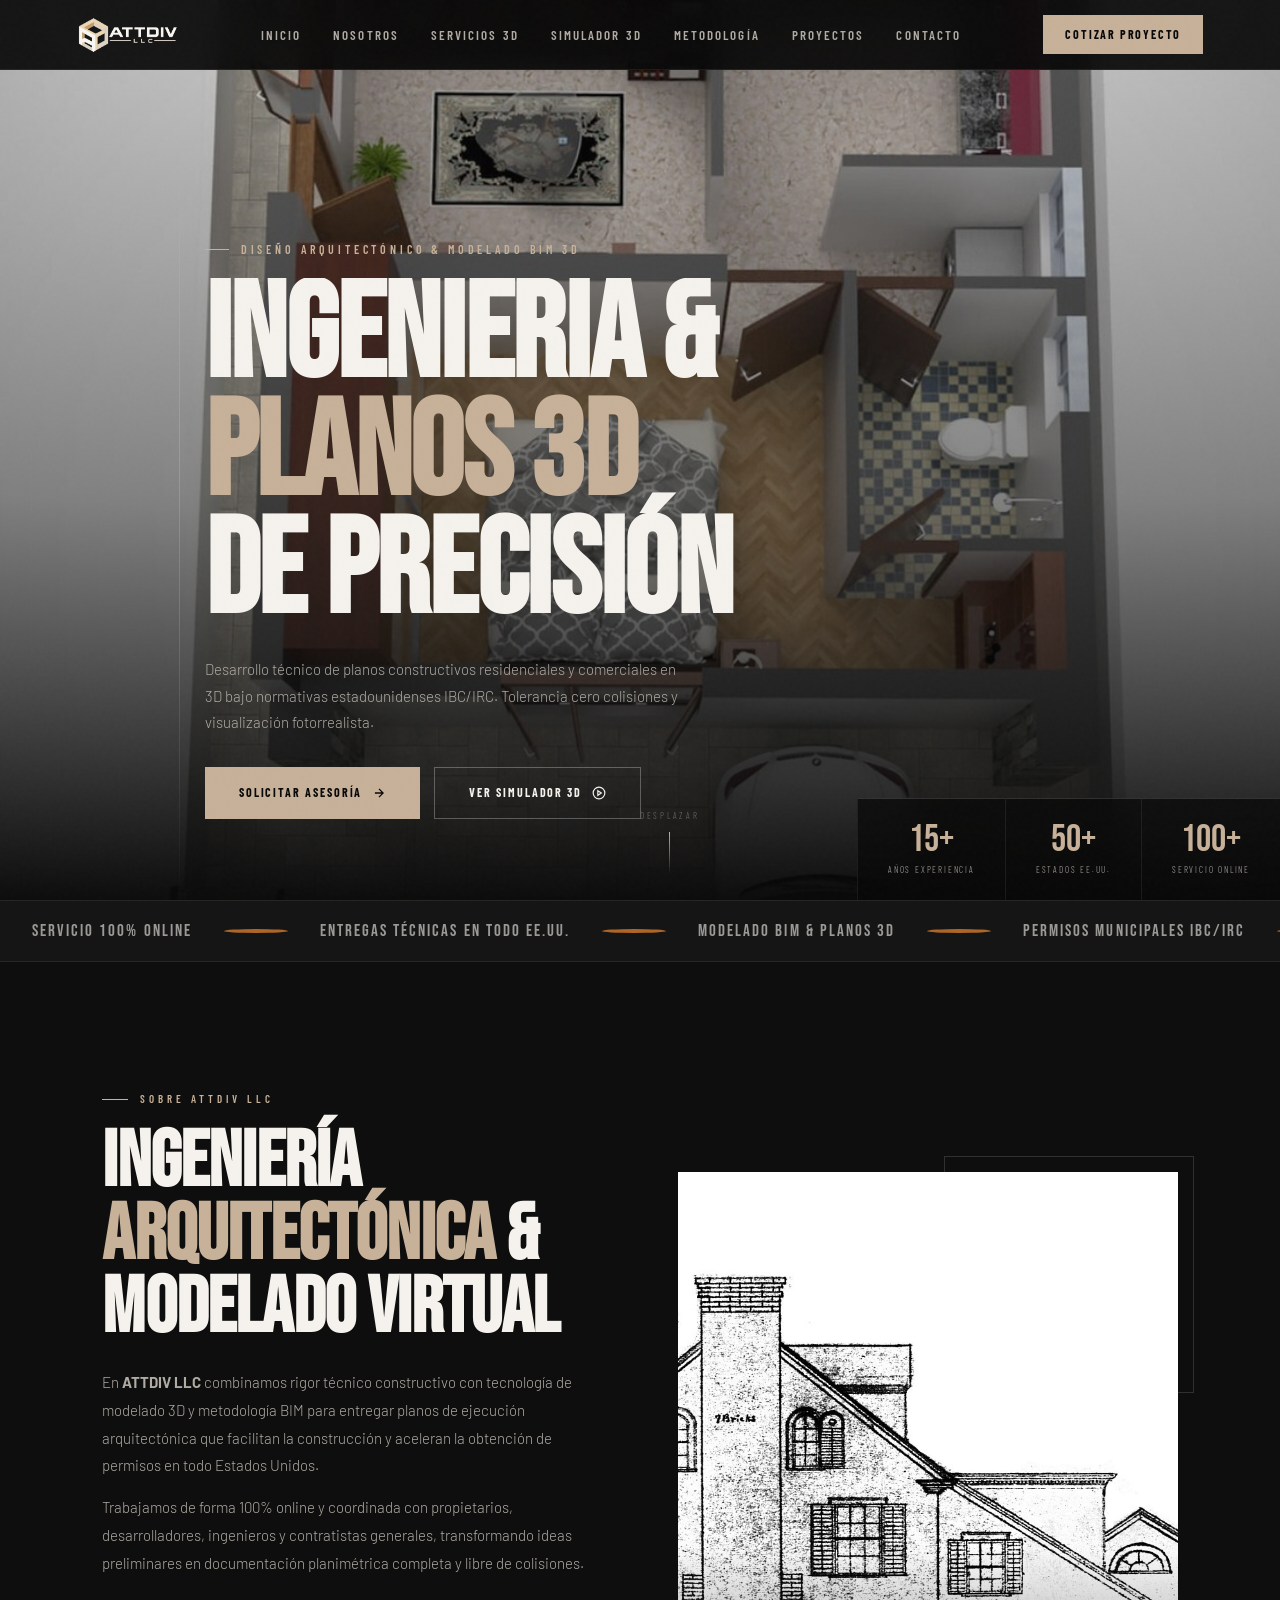
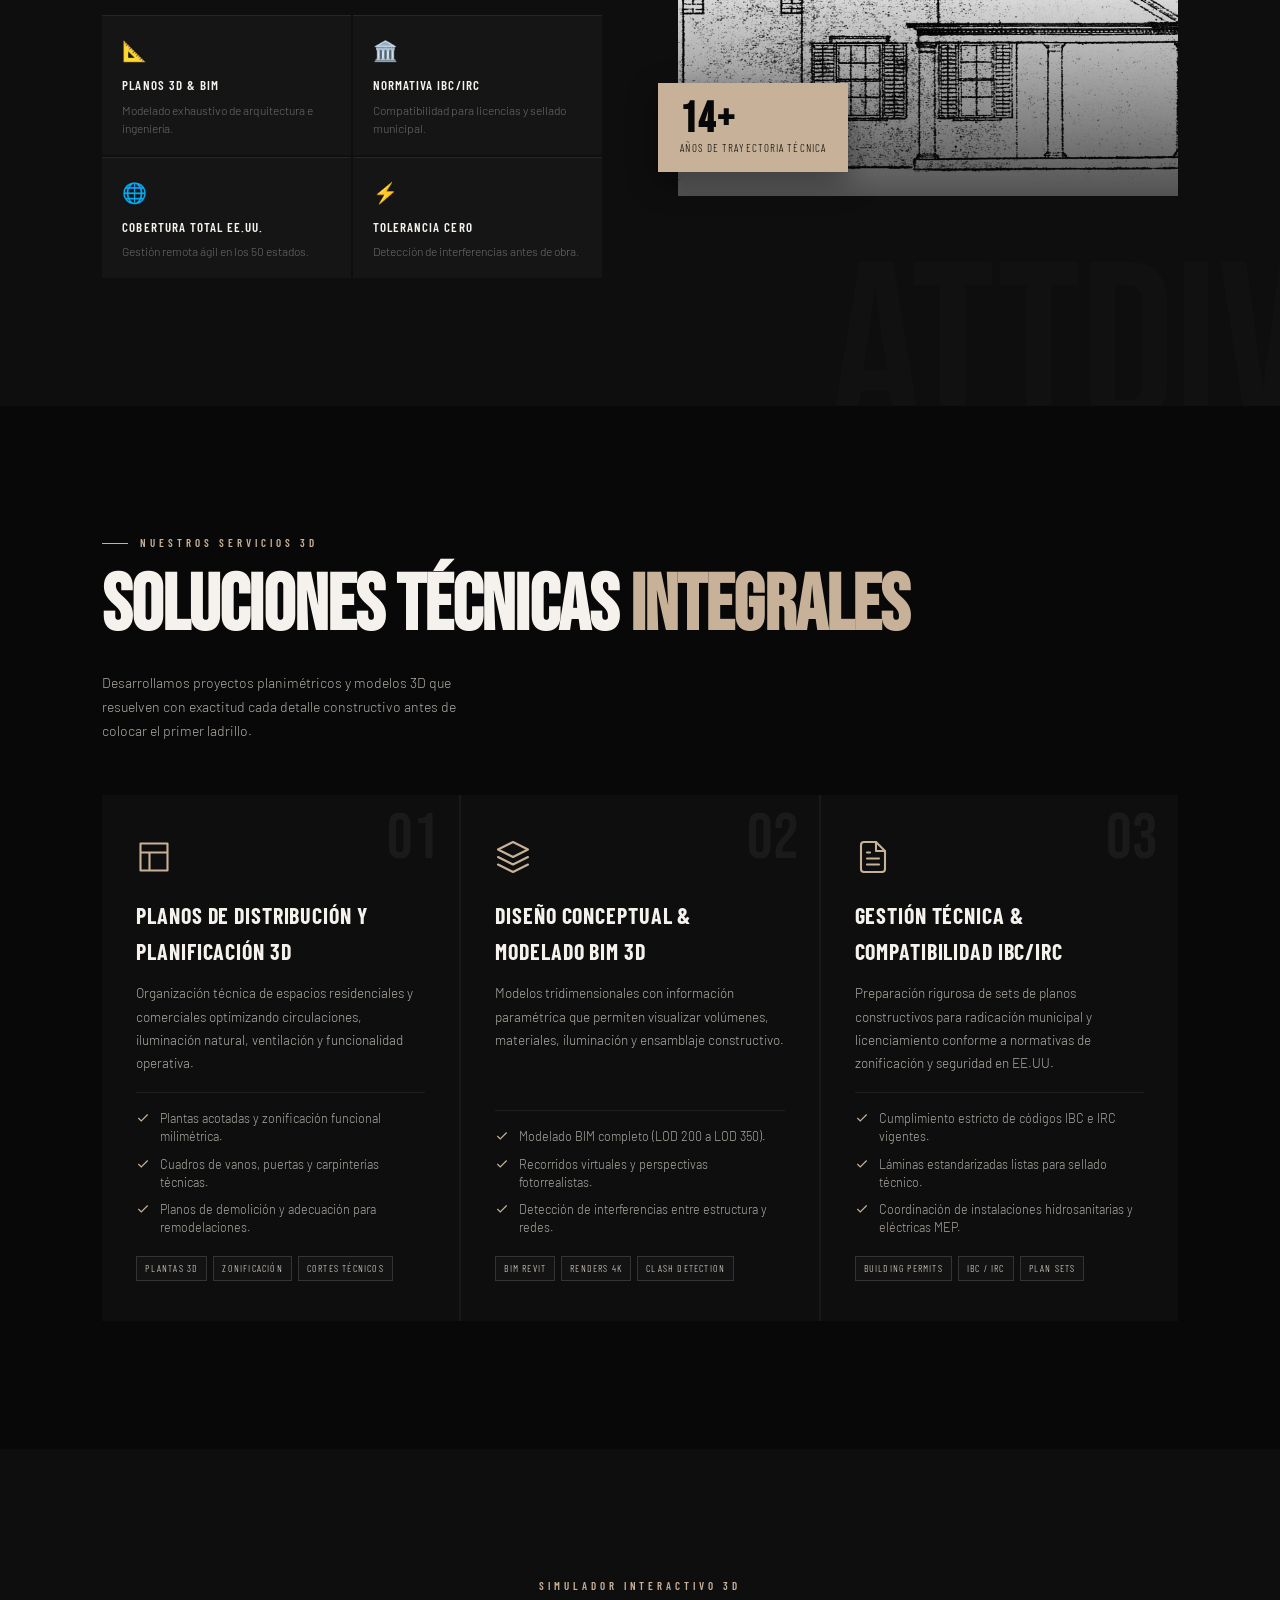
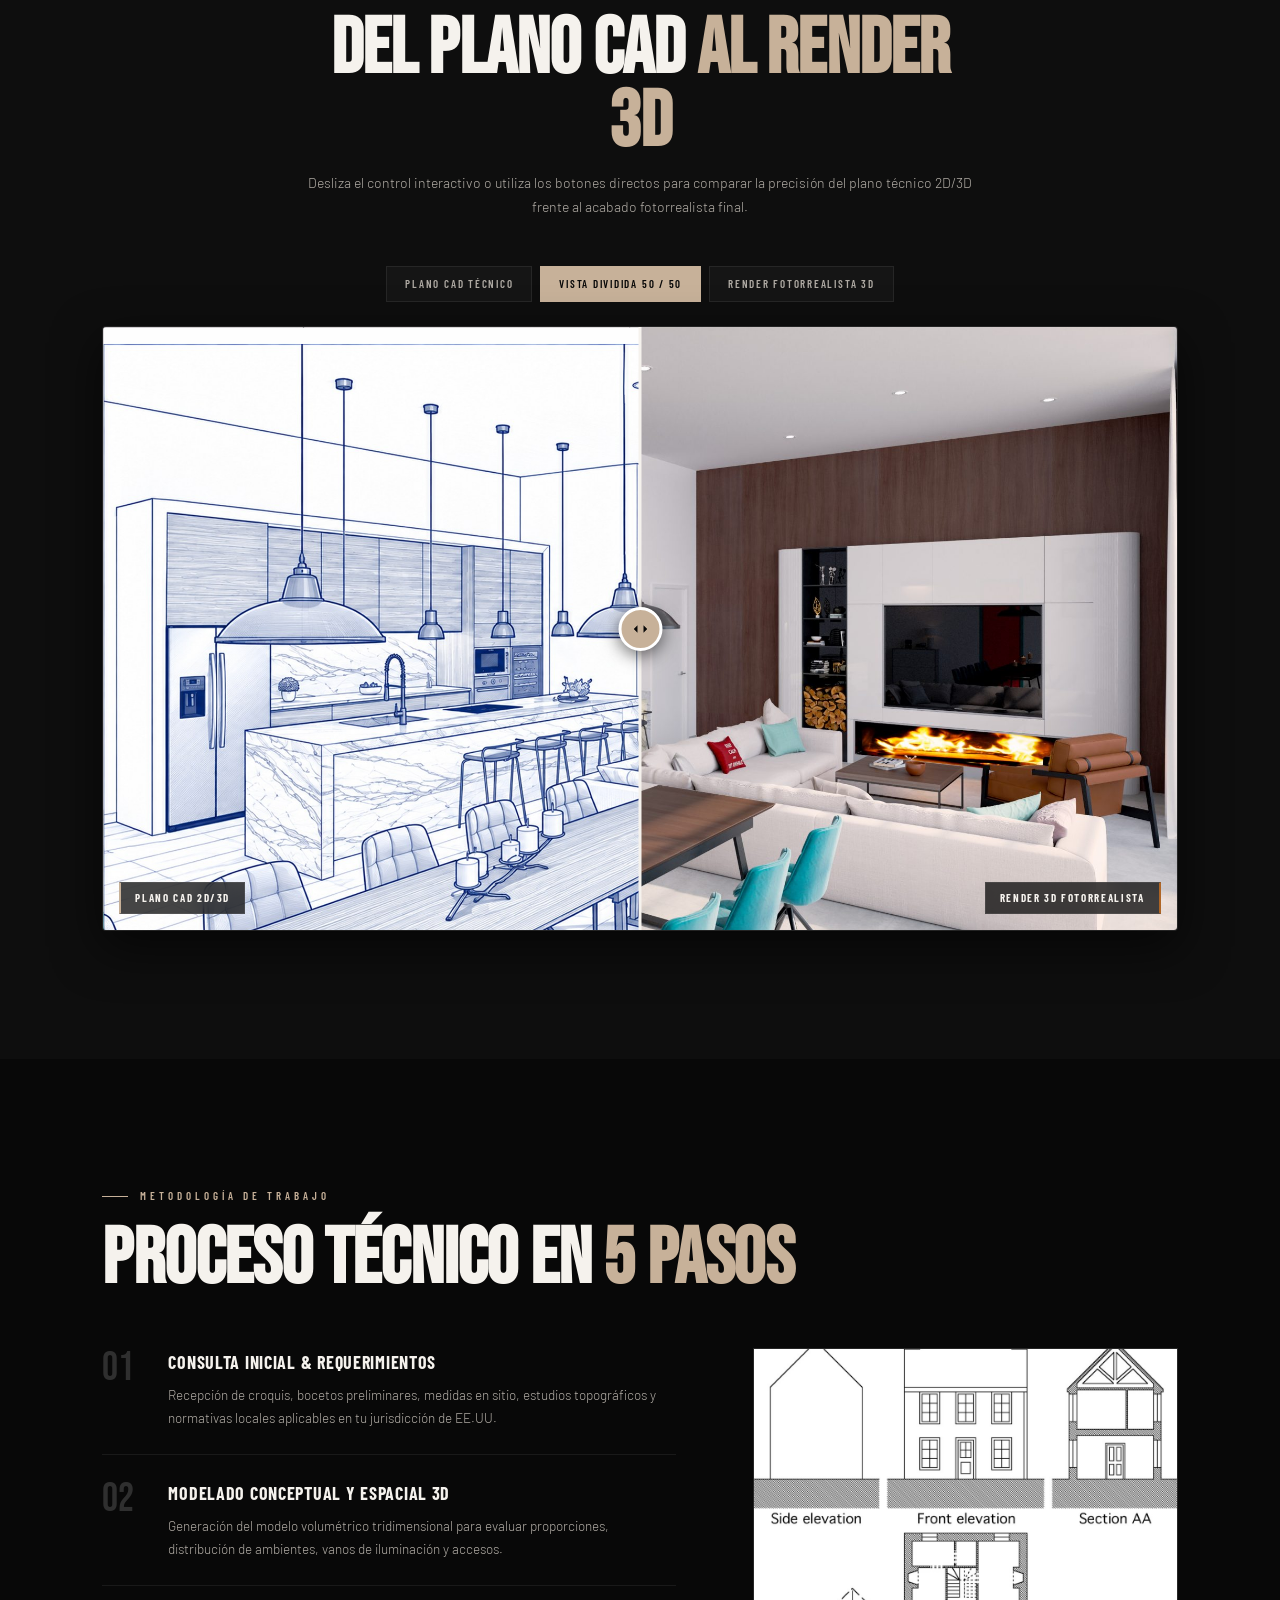
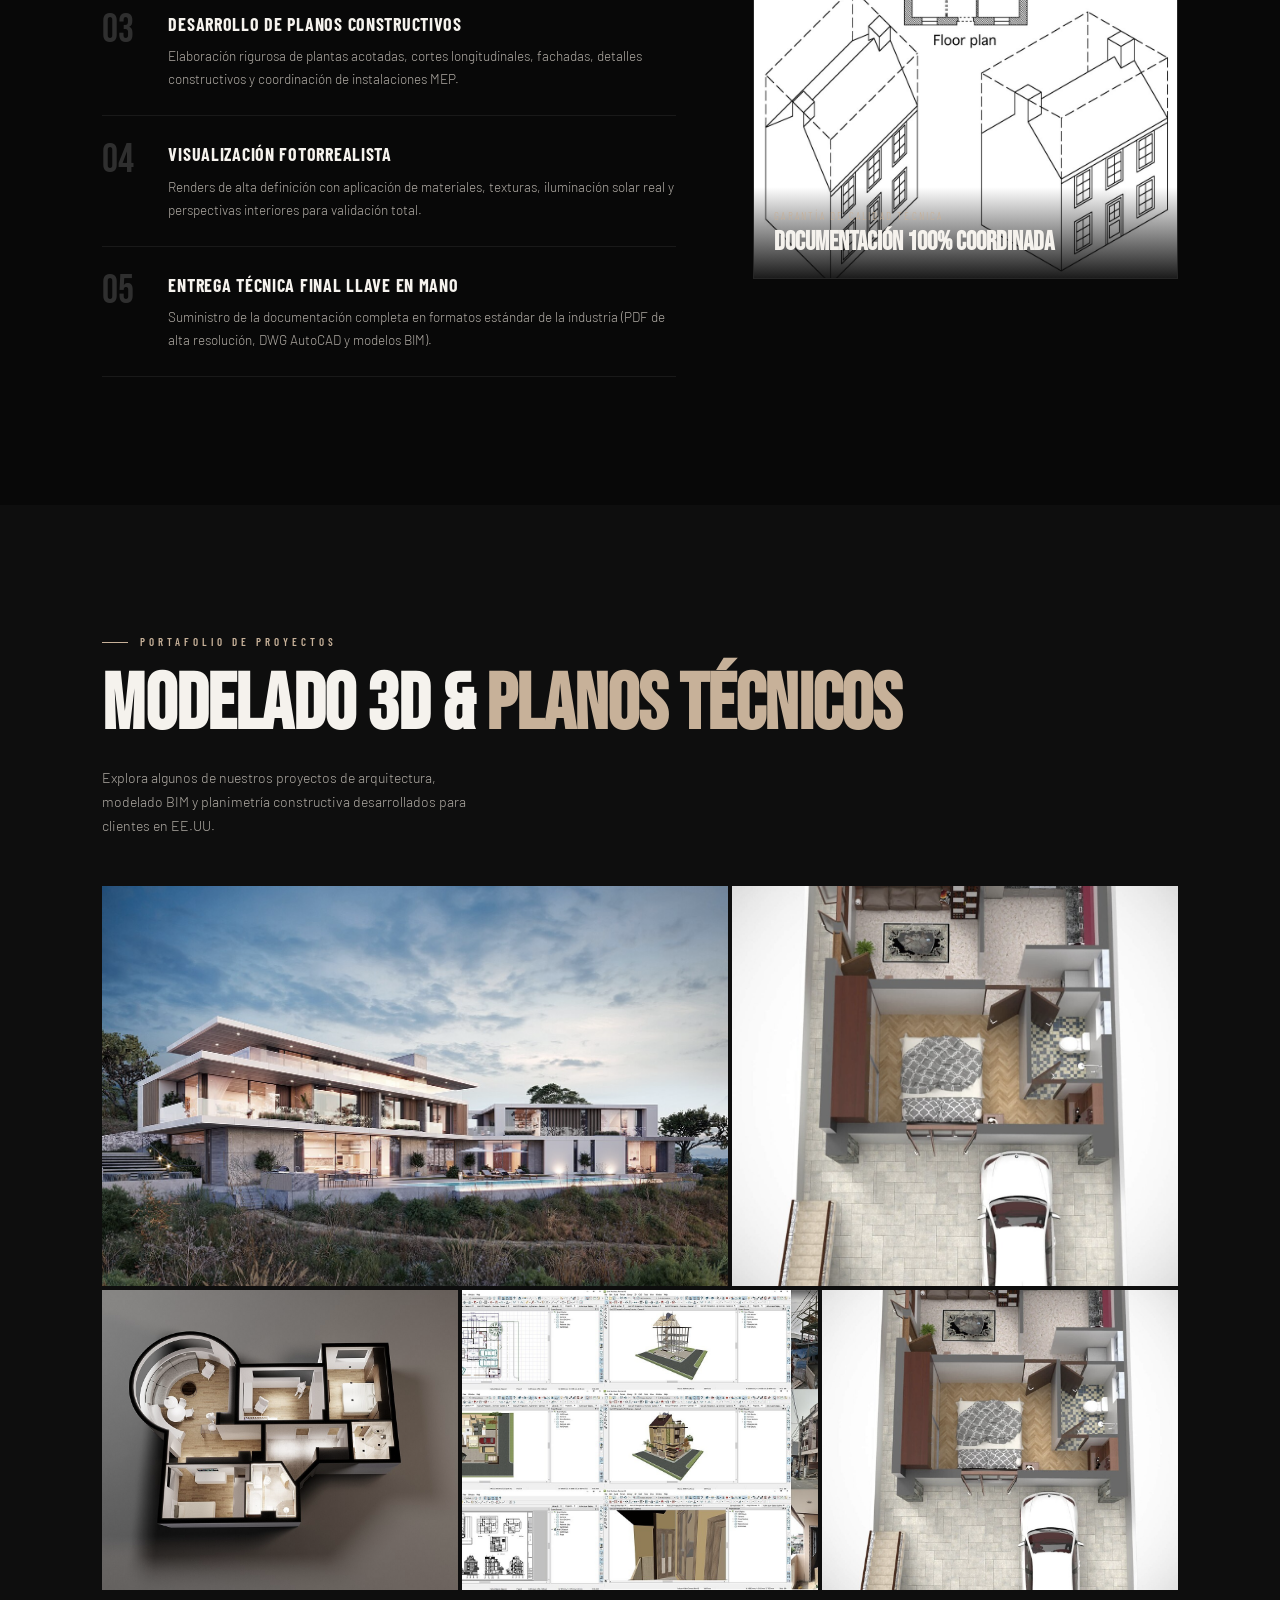
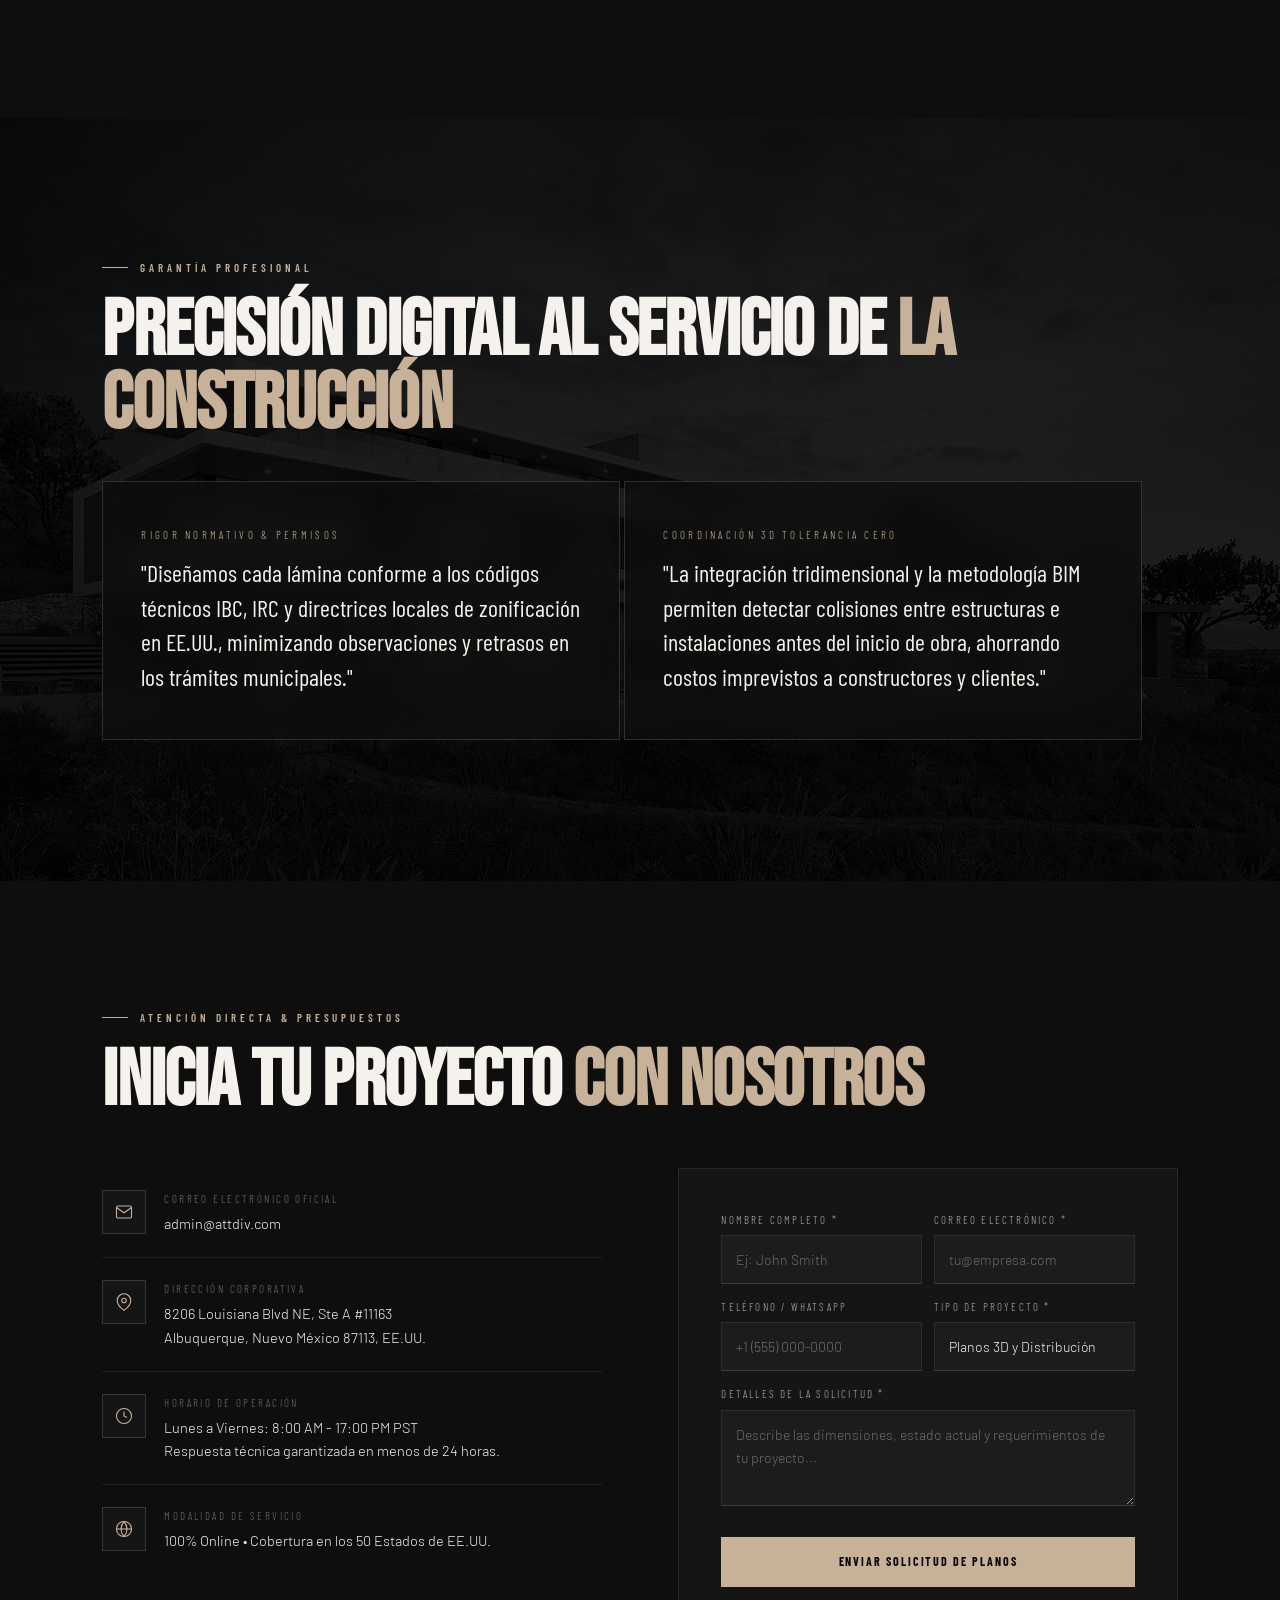
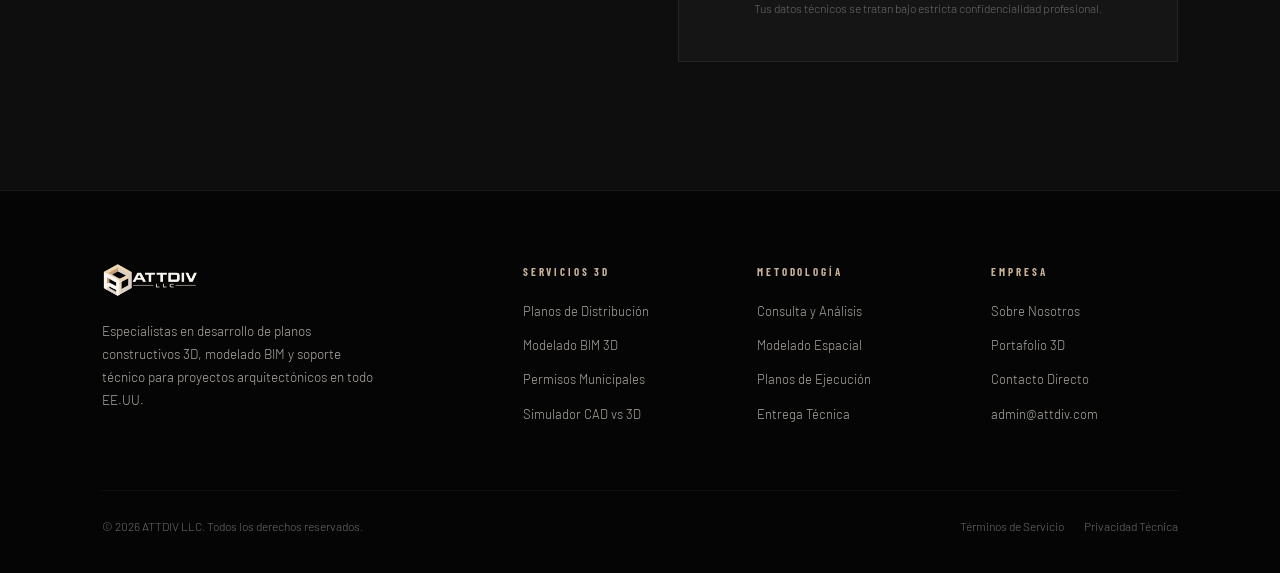
==== commit fd404ef6: "Adopt Constructora Garcia template: Bebas Neue typography, dual-layer custom cursor, authentic 3D bl" ====
--- a/index.html
+++ b/index.html
@@ -3,842 +3,682 @@
 <head>
   <meta charset="UTF-8">
   <meta name="viewport" content="width=device-width, initial-scale=1.0, maximum-scale=5.0">
-  <title>ATTDIV LLC | Diseño de Planos 3D Online y Arquitectura Digital</title>
-  <meta name="description" content="Estudio de arquitectura especializado en el diseño y elaboración de planos 3D de construcción 100% online en Estados Unidos. Planos arquitectónicos, estructurales, MEP y modelado BIM.">
-  <link rel="icon" type="image/png" href="assets/img/favicon-attdiv.png?v=4">
-  <link rel="shortcut icon" href="favicon.ico?v=4">
-  <link rel="apple-touch-icon" href="assets/img/favicon-attdiv.png?v=4">
+  <title>ATTDIV LLC | Planos 3D de Construcción, Modelado BIM y Arquitectura Online</title>
+  <meta name="description" content="Especialistas en elaboración de planos 3D de construcción, diseño arquitectónico conceptual y modelado BIM bajo normativas IBC/IRC en todo EE.UU. Servicio 100% online.">
+  <meta name="keywords" content="planos 3d, planos de construccion, modelado bim, planos arquitectonicos ee uu, permisos municipales ibc irc, diseño planos 3d online">
+  <link rel="canonical" href="https://attdiv.com/">
+
+  <!-- Favicon -->
+  <link rel="icon" type="image/png" href="assets/img/favicon-attdiv.png">
+  <link rel="apple-touch-icon" href="assets/img/favicon-attdiv.png">
+
+  <!-- Open Graph -->
+  <meta property="og:title" content="ATTDIV LLC | Planos 3D de Construcción y Modelado BIM">
+  <meta property="og:description" content="Elaboración de planos 3D precisos, modelado BIM y cumplimiento normativo para contratistas y propietarios en todo EE.UU.">
+  <meta property="og:image" content="assets/img/hero-3d-arch.jpg">
+  <meta property="og:type" content="website">
+
+  <!-- Stylesheet -->
   <link rel="stylesheet" href="assets/css/styles.css">
 </head>
 <body>
 
-  <!-- Background Ambient Glow Spotlights -->
-  <div class="ambient-glow-1"></div>
-  <div class="ambient-glow-2"></div>
-
-  <!-- MINIMAL FLOATING HEADER (No topbar cintillo) -->
-  <header class="header">
-    <div class="container nav-container">
-      <a href="index.html" class="logo-brand" aria-label="ATTDIV LLC - Inicio">
-        <img src="assets/img/logo-horizontal-light.png" alt="ATTDIV LLC" class="logo-img">
-      </a>
-
-      <!-- Desktop Navigation Menu -->
-      <nav class="nav-menu" id="desktopNav">
-        <a href="#inicio" class="nav-link active">Inicio</a>
-        <a href="#estudio" class="nav-link">Quiénes Somos</a>
-        <a href="#servicios" class="nav-link">Servicios 3D</a>
-        <a href="#simulador" class="nav-link">Simulador 3D</a>
-        <a href="#metodologia" class="nav-link">Metodología</a>
-        <a href="#portafolio" class="nav-link">Proyectos</a>
-        <a href="#contacto" class="nav-link">Contacto</a>
-      </nav>
-
-      <!-- Actions -->
-      <div class="nav-actions">
-        <a href="mailto:admin@attdiv.com?subject=Consulta%20Planos%203D%20ATTDIV%20LLC" class="btn btn-primary desktop-cta">
-          <svg width="16" height="16" viewBox="0 0 24 24" fill="none" stroke="currentColor" stroke-width="2"><path d="M4 4h16c1.1 0 2 .9 2 2v12c0 1.1-.9 2-2 2H4c-1.1 0-2-.9-2-2V6c0-1.1.9-2 2-2z"></path><polyline points="22,6 12,13 2,6"></polyline></svg>
-          <span>Contactar</span>
-        </a>
-        <button class="menu-toggle" id="menuToggle" aria-label="Abrir menú" aria-expanded="false">
-          <svg width="24" height="24" viewBox="0 0 24 24" fill="none" stroke="currentColor" stroke-width="2"><line x1="3" y1="12" x2="21" y2="12"></line><line x1="3" y1="6" x2="21" y2="6"></line><line x1="3" y1="18" x2="21" y2="18"></line></svg>
-        </button>
-      </div>
+  <!-- Constructora García Dual Interactive Mouse Cursor -->
+  <div id="cur"></div>
+  <div id="cring"></div>
+
+  <!-- ========================================================================
+       NAVIGATION BAR
+       ======================================================================== -->
+  <header id="nav">
+    <a href="#hero" class="logo" aria-label="ATTDIV LLC Inicio">
+      <img src="assets/img/logo-horizontal-light.png" alt="ATTDIV LLC Logo">
+    </a>
+
+    <ul>
+      <li><a href="#hero">Inicio</a></li>
+      <li><a href="#nosotros">Nosotros</a></li>
+      <li><a href="#servicios">Servicios 3D</a></li>
+      <li><a href="#simulador">Simulador 3D</a></li>
+      <li><a href="#proceso">Metodología</a></li>
+      <li><a href="#proyectos">Proyectos</a></li>
+      <li><a href="#contacto">Contacto</a></li>
+    </ul>
+
+    <div class="nav-actions">
+      <a href="#contacto" class="cta">Cotizar Proyecto</a>
+      <button id="hbg" aria-label="Abrir menú de navegación">
+        <span></span>
+        <span></span>
+        <span></span>
+      </button>
     </div>
   </header>
 
-  <!-- MOBILE DRAWER MENU -->
-  <aside class="mobile-drawer" id="mobileDrawer" aria-hidden="true">
-    <div class="drawer-links">
-      <a href="#inicio" class="drawer-link"><span>Inicio</span> <span>→</span></a>
-      <a href="#estudio" class="drawer-link"><span>Quiénes Somos</span> <span>→</span></a>
-      <a href="#servicios" class="drawer-link"><span>Servicios 3D</span> <span>→</span></a>
-      <a href="#simulador" class="drawer-link"><span>Simulador 3D</span> <span>→</span></a>
-      <a href="#metodologia" class="drawer-link"><span>Metodología Online</span> <span>→</span></a>
-      <a href="#portafolio" class="drawer-link"><span>Proyectos</span> <span>→</span></a>
-      <a href="#contacto" class="drawer-link"><span>Contacto Directo</span> <span>→</span></a>
+  <!-- Fullscreen Mobile Navigation Menu -->
+  <div id="mob" aria-hidden="true">
+    <button class="mx" id="mobX" aria-label="Cerrar menú">&times;</button>
+    <a href="#hero" onclick="closeMob()">Inicio</a>
+    <a href="#nosotros" onclick="closeMob()">Nosotros</a>
+    <a href="#servicios" onclick="closeMob()">Servicios 3D</a>
+    <a href="#simulador" onclick="closeMob()">Simulador 3D</a>
+    <a href="#proceso" onclick="closeMob()">Metodología</a>
+    <a href="#proyectos" onclick="closeMob()">Proyectos</a>
+    <a href="#contacto" onclick="closeMob()">Contacto</a>
+    <div class="mob-meta">
+      <p>ATTDIV LLC • Planos 3D de Construcción</p>
+      <p style="color: var(--sand); margin-top: 4px;">admin@attdiv.com</p>
     </div>
-
-    <div class="drawer-footer">
-      <a href="mailto:admin@attdiv.com?subject=Consulta%20Planos%203D%20ATTDIV%20LLC" class="btn btn-primary btn-block-mobile">
-        <svg width="16" height="16" viewBox="0 0 24 24" fill="none" stroke="currentColor" stroke-width="2"><path d="M4 4h16c1.1 0 2 .9 2 2v12c0 1.1-.9 2-2 2H4c-1.1 0-2-.9-2-2V6c0-1.1.9-2 2-2z"></path><polyline points="22,6 12,13 2,6"></polyline></svg>
-        <span>Escribir al Correo</span>
-      </a>
-      <span class="font-mono text-muted" style="font-size:0.75rem;text-align:center;">
-        admin@attdiv.com • Albuquerque, NM
-      </span>
+  </div>
+
+  <main>
+    <!-- ========================================================================
+         HERO SECTION (High-Impact Minimalist Luxury - NO Cintillo Banner)
+         ======================================================================== -->
+    <section id="hero">
+      <div class="hbg-img"></div>
+      <div class="hline"></div>
+
+      <div class="hcont">
+        <div class="htag">Diseño Arquitectónico & Modelado BIM 3D</div>
+        <h1 class="htitle">
+          <span>INGENIERÍA &</span>
+          <span>PLANOS 3D</span>
+          <span>DE PRECISIÓN</span>
+        </h1>
+        <p class="hsub">
+          Desarrollo técnico de planos constructivos residenciales y comerciales en 3D bajo normativas estadounidenses IBC/IRC. Tolerancia cero colisiones y visualización fotorrealista.
+        </p>
+
+        <div class="hbtns">
+          <a href="#contacto" class="btn-w">
+            <span>Solicitar Asesoría</span>
+            <svg width="14" height="14" viewBox="0 0 24 24" fill="none" stroke="currentColor" stroke-width="2.2"><path d="M5 12h14M12 5l7 7-7 7"/></svg>
+          </a>
+          <a href="#simulador" class="btn-g">
+            <span>Ver Simulador 3D</span>
+            <svg width="14" height="14" viewBox="0 0 24 24" fill="none" stroke="currentColor" stroke-width="2"><circle cx="12" cy="12" r="10"/><polygon points="10 8 16 12 10 16 10 8"/></svg>
+          </a>
+        </div>
+      </div>
+
+      <!-- Floating Stats Box -->
+      <div class="hstats">
+        <div class="hstat">
+          <span class="hstat-n" data-c="15">15+</span>
+          <span class="hstat-l">Años Experiencia</span>
+        </div>
+        <div class="hstat">
+          <span class="hstat-n" data-c="50">50+</span>
+          <span class="hstat-l">Estados EE.UU.</span>
+        </div>
+        <div class="hstat">
+          <span class="hstat-n" data-c="100">100%</span>
+          <span class="hstat-l">Servicio Online</span>
+        </div>
+      </div>
+
+      <!-- Scroll Down Indicator -->
+      <div class="scri">
+        <span>Desplazar</span>
+        <div class="scrln"></div>
+      </div>
+    </section>
+
+    <!-- ========================================================================
+         MARQUEE TICKER (Repositioned Online & USA Service Strip)
+         ======================================================================== -->
+    <div class="marquee" aria-hidden="true">
+      <div class="marquee-inner">
+        <span>SERVICIO 100% ONLINE <span class="mdot"></span> ENTREGAS TÉCNICAS EN TODO EE.UU. <span class="mdot"></span> MODELADO BIM & PLANOS 3D <span class="mdot"></span> PERMISOS MUNICIPALES IBC/IRC <span class="mdot"></span> DISTRIBUCIÓN ARQUITECTÓNICA <span class="mdot"></span> INSTALACIONES MEP <span class="mdot"></span> TOLERANCIA CERO COLISIONES</span>
+        <span>SERVICIO 100% ONLINE <span class="mdot"></span> ENTREGAS TÉCNICAS EN TODO EE.UU. <span class="mdot"></span> MODELADO BIM & PLANOS 3D <span class="mdot"></span> PERMISOS MUNICIPALES IBC/IRC <span class="mdot"></span> DISTRIBUCIÓN ARQUITECTÓNICA <span class="mdot"></span> INSTALACIONES MEP <span class="mdot"></span> TOLERANCIA CERO COLISIONES</span>
+      </div>
     </div>
-  </aside>
-
-  <main>
-    <!-- ==========================================================================
-         HERO SECTION (Panoramic Architectural Showcase)
-         ========================================================================== -->
-    <section class="hero-section" id="inicio">
-      <div class="container">
-        <div class="hero-header-box">
-          <!-- Status Pill relocated here as high-impact tag -->
-          <div class="section-pill">
-            <span class="pulse-dot"></span>
-            <span>SERVICIO 100% ONLINE • ENTREGAS TÉCNICAS EN TODO EE.UU.</span>
-          </div>
-
-          <h1 class="hero-main-title">
-            Diseño y Elaboración de 
-            <span class="hero-highlight">Planos 3D de Construcción</span>
-          </h1>
-
-          <p class="hero-lead-text">
-            En <strong>ATTDIV LLC</strong> desarrollamos proyectos técnicos integrales y planos 3D <strong>100% ONLINE</strong>: desde volumetría tridimensional y <strong>modelado BIM coordinado</strong>, hasta planimetría constructiva para <strong>licencias municipales (IBC/IRC)</strong> y ejecución de obra con tolerancia cero colisiones.
-          </p>
-
-          <div class="hero-cta-group">
-            <a href="mailto:admin@attdiv.com?subject=Consulta%20Planos%203D%20ATTDIV%20LLC" class="btn btn-primary btn-block-mobile">
-              <svg width="18" height="18" viewBox="0 0 24 24" fill="none" stroke="currentColor" stroke-width="2"><path d="M4 4h16c1.1 0 2 .9 2 2v12c0 1.1-.9 2-2 2H4c-1.1 0-2-.9-2-2V6c0-1.1.9-2 2-2z"></path><polyline points="22,6 12,13 2,6"></polyline></svg>
-              <span>Solicitar Asesoría por Correo</span>
-            </a>
-            <a href="#simulador" class="btn btn-secondary btn-block-mobile">
-              <span>Probar Simulador 3D</span>
-              <svg width="16" height="16" viewBox="0 0 24 24" fill="none" stroke="currentColor" stroke-width="2"><polyline points="6 9 12 15 18 9"></polyline></svg>
-            </a>
-          </div>
-        </div>
-
-        <!-- KPI Ticker Bar -->
-        <div class="kpi-ticker">
-          <div class="kpi-card">
-            <span class="kpi-num">+15 Años</span>
-            <span class="kpi-label">Experiencia Técnica</span>
-          </div>
-          <div class="kpi-card">
-            <span class="kpi-num">100% Online</span>
-            <span class="kpi-label">Gestión en la Nube</span>
-          </div>
-          <div class="kpi-card">
-            <span class="kpi-num">BIM 3D</span>
-            <span class="kpi-label">Cero Colisiones</span>
-          </div>
-          <div class="kpi-card">
-            <span class="kpi-num">IBC / IRC</span>
-            <span class="kpi-label">Permisos Oficiales</span>
-          </div>
-        </div>
-
-        <!-- Centerpiece Architectural Blueprint Frame -->
-        <div class="hero-blueprint-frame">
-          <div class="frame-top-bar font-mono">
-            <span>PROYECTO TÉCNICO • RESIDENCIAL CONTEMPORÁNEO • ESCALA 1:50</span>
-            <div class="frame-badges">
-              <span class="frame-badge">3D CAD</span>
-              <span class="frame-badge">BIM REVIT</span>
-              <span class="frame-badge">DWG / PDF</span>
-            </div>
-          </div>
-          <img src="assets/img/hero-3d-arch.jpg" alt="Modelado y Plano 3D Arquitectónico ATTDIV LLC" class="hero-blueprint-img">
-        </div>
-      </div>
-    </section>
-
-    <!-- ==========================================================================
-         BENTO GRID - QUIÉNES SOMOS (Bespoke Studio Narrative)
-         ========================================================================== -->
-    <section class="bento-section" id="estudio">
-      <div class="container">
-        <div class="section-header">
-          <span class="section-pill"><span class="pulse-dot"></span> ESTUDIO DE ARQUITECTURA DIGITAL</span>
-          <h2 class="section-title">Ingeniería & Planos 3D de Alta Precisión</h2>
-          <p class="section-subtitle">
-            Combinamos diseño arquitectónico contemporáneo, cálculo estructural tridimensional y coordinación MEP para entregar proyectos ejecutivos listos para licencias y construcción.
-          </p>
-        </div>
-
-        <div class="bento-grid">
-          <!-- Bento 1: Main Studio Description & 4 Pillars -->
-          <div class="bento-card bento-lead">
-            <span class="font-mono text-gold" style="font-size:0.8rem;text-transform:uppercase;letter-spacing:0.08em;margin-bottom:0.5rem;display:block;">Filosofía y Rigor Técnico</span>
-            <h3>Planos de Construcción Especializados 100% Online</h3>
+
+    <!-- ========================================================================
+         NOSOTROS SECTION (Constructora García Layout + Watermark + Offset Frame)
+         ======================================================================== -->
+    <section id="nosotros">
+      <div class="ab-grid">
+        <div class="rv d1">
+          <div class="stag">Sobre ATTDIV LLC</div>
+          <h2 class="stitle">INGENIERÍA <span class="accent">ARQUITECTÓNICA</span> & MODELADO VIRTUAL</h2>
+          
+          <div class="ab-body">
             <p>
-              En <strong>ATTDIV LLC</strong> somos un estudio especializado en el <strong>diseño y elaboración de planos 3D de construcción 100% ONLINE</strong>. Desarrollamos proyectos para residencias modernas, condominios, espacios comerciales, oficinas corporativas y naves logísticas.
+              En <strong>ATTDIV LLC</strong> combinamos rigor técnico constructivo con tecnología de modelado 3D y metodología BIM para entregar planos de ejecución arquitectónica que facilitan la construcción y aceleran la obtención de permisos en todo Estados Unidos.
             </p>
             <p>
-              Más que trazar planos convencionales, diseñamos entornos tridimensionales inteligentes que fomentan la funcionalidad, optimizan procesos constructivos y eliminan errores costosos antes de iniciar obra física.
+              Trabajamos de forma 100% online y coordinada con propietarios, desarrolladores, ingenieros y contratistas generales, transformando ideas preliminares en documentación planimétrica completa y libre de colisiones.
             </p>
-
-            <div class="bento-pillars-list">
-              <div class="bento-pillar-item">
-                <strong>01. Estrategia 3D</strong>
-                <span>Planificación tridimensional precisa, zonificación y distribución funcional óptima.</span>
+          </div>
+
+          <div class="ab-vals">
+            <div class="val">
+              <span class="val-ic">📐</span>
+              <div class="val-tt">Planos 3D & BIM</div>
+              <div class="val-ds">Modelado exhaustivo de arquitectura e ingeniería.</div>
+            </div>
+            <div class="val">
+              <span class="val-ic">🏛️</span>
+              <div class="val-tt">Normativa IBC/IRC</div>
+              <div class="val-ds">Compatibilidad para licencias y sellado municipal.</div>
+            </div>
+            <div class="val">
+              <span class="val-ic">🌐</span>
+              <div class="val-tt">Cobertura Total EE.UU.</div>
+              <div class="val-ds">Gestión remota ágil en los 50 estados.</div>
+            </div>
+            <div class="val">
+              <span class="val-ic">⚡</span>
+              <div class="val-tt">Tolerancia Cero</div>
+              <div class="val-ds">Detección de interferencias antes de obra.</div>
+            </div>
+          </div>
+        </div>
+
+        <div class="ab-imgcol rv d2">
+          <div class="ab-imgwrap">
+            <img src="assets/img/about-blueprints.jpg" alt="Planos 3D técnicos y documentación constructiva ATTDIV LLC">
+            <div class="ab-imggrad"></div>
+          </div>
+          <div class="ab-frame"></div>
+          <div class="ab-badge">
+            <strong data-c="15">15+</strong>
+            Años de Trayectoria Técnica
+          </div>
+        </div>
+      </div>
+    </section>
+
+    <!-- ========================================================================
+         SERVICIOS 3D (Constructora García Grid + Watermark Numbers)
+         ======================================================================== -->
+    <section id="servicios">
+      <div class="sv-hd rv d1">
+        <div>
+          <div class="stag">Nuestros Servicios 3D</div>
+          <h2 class="stitle">SOLUCIONES TÉCNICAS <span class="accent">INTEGRALES</span></h2>
+        </div>
+        <p class="sv-sub">
+          Desarrollamos proyectos planimétricos y modelos 3D que resuelven con exactitud cada detalle constructivo antes de colocar el primer ladrillo.
+        </p>
+      </div>
+
+      <div class="sv-grid">
+        <!-- Servicio 01 -->
+        <div class="sv rv d1">
+          <span class="sv-num">01</span>
+          <div class="sv-ic">
+            <svg viewBox="0 0 24 24"><path d="M3 3h18v18H3zM3 9h18M9 21V9"/></svg>
+          </div>
+          <h3 class="sv-tt">Planos de Distribución y Planificación 3D</h3>
+          <p class="sv-ds">
+            Organización técnica de espacios residenciales y comerciales optimizando circulaciones, iluminación natural, ventilación y funcionalidad operativa.
+          </p>
+          <ul class="sv-items">
+            <li>
+              <svg viewBox="0 0 24 24"><polyline points="20 6 9 17 4 12"/></svg>
+              <span>Plantas acotadas y zonificación funcional milimétrica.</span>
+            </li>
+            <li>
+              <svg viewBox="0 0 24 24"><polyline points="20 6 9 17 4 12"/></svg>
+              <span>Cuadros de vanos, puertas y carpinterías técnicas.</span>
+            </li>
+            <li>
+              <svg viewBox="0 0 24 24"><polyline points="20 6 9 17 4 12"/></svg>
+              <span>Planos de demolición y adecuación para remodelaciones.</span>
+            </li>
+          </ul>
+          <div class="sv-tags">
+            <span class="sv-tag">Plantas 3D</span>
+            <span class="sv-tag">Zonificación</span>
+            <span class="sv-tag">Cortes Técnicos</span>
+          </div>
+        </div>
+
+        <!-- Servicio 02 -->
+        <div class="sv rv d2">
+          <span class="sv-num">02</span>
+          <div class="sv-ic">
+            <svg viewBox="0 0 24 24"><path d="M12 2L2 7l10 5 10-5-10-5zM2 17l10 5 10-5M2 12l10 5 10-5"/></svg>
+          </div>
+          <h3 class="sv-tt">Diseño Conceptual & Modelado BIM 3D</h3>
+          <p class="sv-ds">
+            Modelos tridimensionales con información paramétrica que permiten visualizar volúmenes, materiales, iluminación y ensamblaje constructivo.
+          </p>
+          <ul class="sv-items">
+            <li>
+              <svg viewBox="0 0 24 24"><polyline points="20 6 9 17 4 12"/></svg>
+              <span>Modelado BIM completo (LOD 200 a LOD 350).</span>
+            </li>
+            <li>
+              <svg viewBox="0 0 24 24"><polyline points="20 6 9 17 4 12"/></svg>
+              <span>Recorridos virtuales y perspectivas fotorrealistas.</span>
+            </li>
+            <li>
+              <svg viewBox="0 0 24 24"><polyline points="20 6 9 17 4 12"/></svg>
+              <span>Detección de interferencias entre estructura y redes.</span>
+            </li>
+          </ul>
+          <div class="sv-tags">
+            <span class="sv-tag">BIM Revit</span>
+            <span class="sv-tag">Renders 4K</span>
+            <span class="sv-tag">Clash Detection</span>
+          </div>
+        </div>
+
+        <!-- Servicio 03 -->
+        <div class="sv rv d3">
+          <span class="sv-num">03</span>
+          <div class="sv-ic">
+            <svg viewBox="0 0 24 24"><path d="M14 2H6a2 2 0 0 0-2 2v16a2 2 0 0 0 2 2h12a2 2 0 0 0 2-2V8z"/><polyline points="14 2 14 8 20 8"/><line x1="16" y1="13" x2="8" y2="13"/><line x1="16" y1="17" x2="8" y2="17"/><polyline points="10 9 9 9 8 9"/></svg>
+          </div>
+          <h3 class="sv-tt">Gestión Técnica & Compatibilidad IBC/IRC</h3>
+          <p class="sv-ds">
+            Preparación rigurosa de sets de planos constructivos para radicación municipal y licenciamiento conforme a normativas de zonificación y seguridad en EE.UU.
+          </p>
+          <ul class="sv-items">
+            <li>
+              <svg viewBox="0 0 24 24"><polyline points="20 6 9 17 4 12"/></svg>
+              <span>Cumplimiento estricto de códigos IBC e IRC vigentes.</span>
+            </li>
+            <li>
+              <svg viewBox="0 0 24 24"><polyline points="20 6 9 17 4 12"/></svg>
+              <span>Láminas estandarizadas listas para sellado técnico.</span>
+            </li>
+            <li>
+              <svg viewBox="0 0 24 24"><polyline points="20 6 9 17 4 12"/></svg>
+              <span>Coordinación de instalaciones hidrosanitarias y eléctricas MEP.</span>
+            </li>
+          </ul>
+          <div class="sv-tags">
+            <span class="sv-tag">Building Permits</span>
+            <span class="sv-tag">IBC / IRC</span>
+            <span class="sv-tag">Plan Sets</span>
+          </div>
+        </div>
+      </div>
+    </section>
+
+    <!-- ========================================================================
+         SIMULADOR INTERACTIVO 3D (CAD VS RENDER 3D - Zero-Shift & Touch Safe)
+         ======================================================================== -->
+    <section id="simulador">
+      <div class="sim-hd rv d1">
+        <div class="stag">Simulador Interactivo 3D</div>
+        <h2 class="stitle">DEL PLANO CAD <span class="accent">AL RENDER 3D</span></h2>
+        <p class="sim-sub">
+          Desliza el control interactivo o utiliza los botones directos para comparar la precisión del plano técnico 2D/3D frente al acabado fotorrealista final.
+        </p>
+      </div>
+
+      <div class="sim-controls rv d2">
+        <button class="sim-btn" data-mode="cad">Plano CAD Técnico</button>
+        <button class="sim-btn active" data-mode="split">Vista Dividida 50 / 50</button>
+        <button class="sim-btn" data-mode="render">Render Fotorrealista 3D</button>
+      </div>
+
+      <div class="sim-viewport rv d3" id="simViewport" style="--sim-pos: 50%;">
+        <!-- Layer 1: Render 3D (Fondo) -->
+        <img src="assets/img/cocina-salon-comedor.jpg" alt="Render 3D Fotorrealista de Espacio Interior" class="sim-img-render">
+
+        <!-- Layer 2: CAD Blueprint (Capa Superior con clip-path) -->
+        <img src="assets/img/plano-sala-web.jpg" alt="Plano CAD Arquitectónico Técnico" class="sim-img-cad">
+
+        <!-- Deslizador Central Draggable -->
+        <div class="sim-handle" id="simHandle">
+          <div class="sim-knob" aria-label="Control deslizante">
+            <svg viewBox="0 0 24 24"><path d="M8 7l-5 5 5 5M16 7l5 5-5 5"/></svg>
+          </div>
+        </div>
+
+        <!-- Etiquetas de Identificación Técnica -->
+        <div class="sim-label sim-label-cad">Plano CAD 2D/3D</div>
+        <div class="sim-label sim-label-render">Render 3D Fotorrealista</div>
+      </div>
+    </section>
+
+    <!-- ========================================================================
+         METODOLOGÍA / PROCESO (Constructora García Step Sequence)
+         ======================================================================== -->
+    <section id="proceso">
+      <div class="stag rv d1">Metodología de Trabajo</div>
+      <h2 class="stitle rv d1">PROCESO TÉCNICO EN <span class="accent">5 PASOS</span></h2>
+
+      <div class="pr-grid">
+        <div class="rv d2">
+          <!-- Paso 1 -->
+          <div class="pr-step">
+            <span class="pr-n">01</span>
+            <div>
+              <h3 class="pr-tt">Consulta Inicial & Requerimientos</h3>
+              <p class="pr-ds">
+                Recepción de croquis, bocetos preliminares, medidas en sitio, estudios topográficos y normativas locales aplicables en tu jurisdicción de EE.UU.
+              </p>
+            </div>
+          </div>
+
+          <!-- Paso 2 -->
+          <div class="pr-step">
+            <span class="pr-n">02</span>
+            <div>
+              <h3 class="pr-tt">Modelado Conceptual y Espacial 3D</h3>
+              <p class="pr-ds">
+                Generación del modelo volumétrico tridimensional para evaluar proporciones, distribución de ambientes, vanos de iluminación y accesos.
+              </p>
+            </div>
+          </div>
+
+          <!-- Paso 3 -->
+          <div class="pr-step">
+            <span class="pr-n">03</span>
+            <div>
+              <h3 class="pr-tt">Desarrollo de Planos Constructivos</h3>
+              <p class="pr-ds">
+                Elaboración rigurosa de plantas acotadas, cortes longitudinales, fachadas, detalles constructivos y coordinación de instalaciones MEP.
+              </p>
+            </div>
+          </div>
+
+          <!-- Paso 4 -->
+          <div class="pr-step">
+            <span class="pr-n">04</span>
+            <div>
+              <h3 class="pr-tt">Visualización Fotorrealista</h3>
+              <p class="pr-ds">
+                Renders de alta definición con aplicación de materiales, texturas, iluminación solar real y perspectivas interiores para validación total.
+              </p>
+            </div>
+          </div>
+
+          <!-- Paso 5 -->
+          <div class="pr-step">
+            <span class="pr-n">05</span>
+            <div>
+              <h3 class="pr-tt">Entrega Técnica Final Llave en Mano</h3>
+              <p class="pr-ds">
+                Suministro de la documentación completa en formatos estándar de la industria (PDF de alta resolución, DWG AutoCAD y modelos BIM).
+              </p>
+            </div>
+          </div>
+        </div>
+
+        <div class="pr-imgcol rv d3">
+          <div class="pr-imgwrap">
+            <img src="assets/img/step3-permits.jpg" alt="Planos de arquitectura técnica aprobados ATTDIV LLC">
+            <div class="pr-imgbadge">
+              <span>Garantía de Calidad Técnica</span>
+              <strong>Documentación 100% Coordinada</strong>
+            </div>
+          </div>
+        </div>
+      </div>
+    </section>
+
+    <!-- ========================================================================
+         PORTAFOLIO DE PROYECTOS (Constructora García 12-Column Layout)
+         ======================================================================== -->
+    <section id="proyectos">
+      <div class="pj-hd rv d1">
+        <div>
+          <div class="stag">Portafolio de Proyectos</div>
+          <h2 class="stitle">MODELADO 3D & <span class="accent">PLANOS TÉCNICOS</span></h2>
+        </div>
+        <p class="sv-sub">
+          Explora algunos de nuestros proyectos de arquitectura, modelado BIM y planimetría constructiva desarrollados para clientes en EE.UU.
+        </p>
+      </div>
+
+      <div class="pj-grid rv d2">
+        <!-- Proyecto 1: Big Feature -->
+        <div class="pj">
+          <img src="assets/img/port-canada.jpg" alt="Residencia La Cañada - Planos 3D y Distribución">
+          <div class="pj-ov">
+            <div>
+              <span class="pj-cat">Residencial Contemporáneo</span>
+              <div class="pj-nm">Residencia La Cañada • Planos 3D</div>
+            </div>
+          </div>
+        </div>
+
+        <!-- Proyecto 2: Portrait -->
+        <div class="pj">
+          <img src="assets/img/port-sacramento.jpg" alt="Complejo Residencial Sacramento - Modelado BIM">
+          <div class="pj-ov">
+            <div>
+              <span class="pj-cat">Modelado BIM & MEP</span>
+              <div class="pj-nm">Complejo Sacramento</div>
+            </div>
+          </div>
+        </div>
+
+        <!-- Proyecto 3: Grid bottom 1 -->
+        <div class="pj">
+          <img src="assets/img/port-loft.jpg" alt="Loft Industrial Urbano - Planos de Acabados">
+          <div class="pj-ov">
+            <div>
+              <span class="pj-cat">Diseño de Espacios</span>
+              <div class="pj-nm">Loft Industrial Urbano</div>
+            </div>
+          </div>
+        </div>
+
+        <!-- Proyecto 4: Grid bottom 2 -->
+        <div class="pj">
+          <img src="assets/img/port-campo.jpg" alt="Villa Campestre - Planimetría Integral">
+          <div class="pj-ov">
+            <div>
+              <span class="pj-cat">Arquitectura Campestre</span>
+              <div class="pj-nm">Villa Campestre 3D</div>
+            </div>
+          </div>
+        </div>
+
+        <!-- Proyecto 5: Grid bottom 3 -->
+        <div class="pj">
+          <img src="assets/img/port-penthouse.jpg" alt="Penthouse Panorámico - Renders y Licencias">
+          <div class="pj-ov">
+            <div>
+              <span class="pj-cat">Renders & Permisos</span>
+              <div class="pj-nm">Penthouse Panorámico</div>
+            </div>
+          </div>
+        </div>
+      </div>
+    </section>
+
+    <!-- ========================================================================
+         VISIÓN & GARANTÍA TÉCNICA (Glassmorphism Cards over Blueprint)
+         ======================================================================== -->
+    <section id="mision">
+      <div class="rv d1">
+        <div class="stag">Garantía Profesional</div>
+        <h2 class="stitle">PRECISIÓN DIGITAL AL SERVICIO DE <span class="accent">LA CONSTRUCCIÓN</span></h2>
+      </div>
+
+      <div class="vm-grid rv d2">
+        <div class="vm">
+          <span class="vm-lb">Rigor Normativo & Permisos</span>
+          <p class="vm-tx">
+            "Diseñamos cada lámina conforme a los códigos técnicos IBC, IRC y directrices locales de zonificación en EE.UU., minimizando observaciones y retrasos en los trámites municipales."
+          </p>
+        </div>
+
+        <div class="vm">
+          <span class="vm-lb">Coordinación 3D Tolerancia Cero</span>
+          <p class="vm-tx">
+            "La integración tridimensional y la metodología BIM permiten detectar colisiones entre estructuras e instalaciones antes del inicio de obra, ahorrando costos imprevistos a constructores y clientes."
+          </p>
+        </div>
+      </div>
+    </section>
+
+    <!-- ========================================================================
+         CONTACTO & FORMULARIO DIRECTO
+         ======================================================================== -->
+    <section id="contacto">
+      <div class="rv d1">
+        <div class="stag">Atención Directa & Presupuestos</div>
+        <h2 class="stitle">INICIA TU PROYECTO <span class="accent">CON NOSOTROS</span></h2>
+      </div>
+
+      <div class="ct-grid">
+        <div class="ct-info rv d2">
+          <div class="ct-item">
+            <div class="ct-icon">
+              <svg viewBox="0 0 24 24"><path d="M4 4h16c1.1 0 2 .9 2 2v12c0 1.1-.9 2-2 2H4c-1.1 0-2-.9-2-2V6c0-1.1.9-2 2-2z"/><polyline points="22,6 12,13 2,6"/></svg>
+            </div>
+            <div>
+              <span class="ct-lb">Correo Electrónico Oficial</span>
+              <div class="ct-vl"><a href="mailto:admin@attdiv.com">admin@attdiv.com</a></div>
+            </div>
+          </div>
+
+          <div class="ct-item">
+            <div class="ct-icon">
+              <svg viewBox="0 0 24 24"><path d="M21 10c0 7-9 13-9 13s-9-6-9-13a9 9 0 0 1 18 0z"/><circle cx="12" cy="10" r="3"/></svg>
+            </div>
+            <div>
+              <span class="ct-lb">Dirección Corporativa</span>
+              <div class="ct-vl">8206 Louisiana Blvd NE, Ste A #11163<br>Albuquerque, Nuevo México 87113, EE.UU.</div>
+            </div>
+          </div>
+
+          <div class="ct-item">
+            <div class="ct-icon">
+              <svg viewBox="0 0 24 24"><circle cx="12" cy="12" r="10"/><polyline points="12 6 12 12 16 14"/></svg>
+            </div>
+            <div>
+              <span class="ct-lb">Horario de Operación</span>
+              <div class="ct-vl">Lunes a Viernes: 8:00 AM - 17:00 PM PST<br>Respuesta técnica garantizada en menos de 24 horas.</div>
+            </div>
+          </div>
+
+          <div class="ct-item">
+            <div class="ct-icon">
+              <svg viewBox="0 0 24 24"><circle cx="12" cy="12" r="10"/><line x1="2" y1="12" x2="22" y2="12"/><path d="M12 2a15.3 15.3 0 0 1 4 10 15.3 15.3 0 0 1-4 10 15.3 15.3 0 0 1-4-10 15.3 15.3 0 0 1 4-10z"/></svg>
+            </div>
+            <div>
+              <span class="ct-lb">Modalidad de Servicio</span>
+              <div class="ct-vl">100% Online • Cobertura en los 50 Estados de EE.UU.</div>
+            </div>
+          </div>
+        </div>
+
+        <div class="rv d3">
+          <form class="ct-form" id="contactForm">
+            <div class="fg-row">
+              <div class="fg">
+                <label for="fname">Nombre Completo *</label>
+                <input type="text" id="fname" required placeholder="Ej: John Smith">
               </div>
-              <div class="bento-pillar-item">
-                <strong>02. Equipo Experto</strong>
-                <span>Especialistas en arquitectura, ingeniería estructural, MEP y modelado BIM digital.</span>
+              <div class="fg">
+                <label for="femail">Correo Electrónico *</label>
+                <input type="email" id="femail" required placeholder="tu@empresa.com">
               </div>
-              <div class="bento-pillar-item">
-                <strong>03. Colaboración en la Nube</strong>
-                <span>Revisión de planos vía videollamada, chat continuo y visores 3D interactivos.</span>
+            </div>
+
+            <div class="fg-row">
+              <div class="fg">
+                <label for="fphone">Teléfono / WhatsApp</label>
+                <input type="tel" id="fphone" placeholder="+1 (555) 000-0000">
               </div>
-              <div class="bento-pillar-item">
-                <strong>04. Rigor Normativo</strong>
-                <span>Documentación técnica bajo códigos constructivos IBC/IRC listos para sellado oficial.</span>
+              <div class="fg">
+                <label for="ftype">Tipo de Proyecto *</label>
+                <select id="ftype">
+                  <option value="Planos 3D y Distribución">Planos 3D y Distribución</option>
+                  <option value="Modelado BIM y Renders">Modelado BIM y Renders 3D</option>
+                  <option value="Planos para Permisos Municipales">Planos para Permisos Municipales (IBC/IRC)</option>
+                  <option value="Adecuación o Remodelación">Remodelación o Ampliación</option>
+                </select>
               </div>
             </div>
-          </div>
-
-          <!-- Bento 2: Authentic Blueprint Showcase Visual -->
-          <div class="bento-card" style="justify-content:space-between;">
-            <div>
-              <div class="bento-blueprint-visual">
-                <img src="assets/img/about-blueprints.jpg" alt="Mesa técnica de planos y elevaciones arquitectónicas">
-              </div>
-              <span class="font-mono text-gold" style="font-size:0.75rem;text-transform:uppercase;letter-spacing:0.05em;display:block;margin-bottom:0.4rem;">Garantía de Calidad Técnica</span>
-              <h4 style="font-size:1.25rem;margin-bottom:0.6rem;">Acompañamiento Continuo</h4>
-              <p style="font-size:0.88rem;color:#ad9c8e;line-height:1.6;">
-                Cada lámina técnica incluye memorias descriptivas, detalles constructivos milimétricos y asistencia remota para resolver dudas técnicas con contratistas en obra.
-              </p>
-            </div>
-            <div style="margin-top:1.5rem;padding-top:1.2rem;border-top:1px solid var(--border-subtle);">
-              <a href="mailto:admin@attdiv.com?subject=Consulta%20Estudio%20ATTDIV%20LLC" class="btn btn-secondary" style="width:100%;">
-                <span>Contactar con un Especialista</span>
-              </a>
-            </div>
-          </div>
-        </div>
-      </div>
-    </section>
-
-    <!-- ==========================================================================
-         SERVICES SECTION (Stacked Technical Decks)
-         ========================================================================== -->
-    <section class="services-section" id="servicios">
-      <div class="container">
-        <div class="section-header">
-          <span class="section-pill"><span class="pulse-dot"></span> NUESTRAS ESPECIALIDADES</span>
-          <h2 class="section-title">Servicios Integrales de Planos 3D Online</h2>
-          <p class="section-subtitle">
-            Paquetes técnicos ejecutivos completos con archivos editables (DWG, RVT, IFC) y láminas PDF vectoriales a escala.
-          </p>
-        </div>
-
-        <div class="services-stack">
-          <!-- Service Deck 1 -->
-          <div class="service-deck-card">
-            <div class="service-deck-media">
-              <img src="assets/img/service-dist.jpg" alt="Planos 3D Integrales Llave en Mano">
-            </div>
-            <div class="service-deck-content">
-              <div class="service-deck-header">
-                <span class="font-mono text-gold" style="font-size:0.75rem;text-transform:uppercase;">ESPECIALIDAD 01</span>
-                <h3 class="service-deck-title">Planos 3D Integrales y Proyectos Llave en Mano</h3>
-                <p class="service-deck-desc">
-                  Desarrollo técnico exhaustivo desde la cimentación hasta los acabados finales, brindando una solución confiable y precisa para contratistas y propietarios en todo EE.UU.
-                </p>
-              </div>
-
-              <div class="service-checklist-grid">
-                <div class="check-item">
-                  <span class="check-icon">✓</span>
-                  <span>Planos de instalaciones eléctricas, sanitarias y plomería 100% ONLINE.</span>
-                </div>
-                <div class="check-item">
-                  <span class="check-icon">✓</span>
-                  <span>Planos de detalle de carpintería, herrería y amoblamiento 3D.</span>
-                </div>
-                <div class="check-item">
-                  <span class="check-icon">✓</span>
-                  <span>Planos de distribución y detalles de muros de tablayeso / drywall a gran escala.</span>
-                </div>
-                <div class="check-item">
-                  <span class="check-icon">✓</span>
-                  <span>Especificación técnica de revestimientos, pisos y azulejos.</span>
-                </div>
-              </div>
-
-              <div>
-                <a href="mailto:admin@attdiv.com?subject=Consulta%20Planos%20Integrales%20Llave%20en%20Mano" class="btn btn-primary btn-block-mobile">
-                  <span>Consultar Paquete Llave en Mano</span>
-                </a>
-              </div>
-            </div>
-          </div>
-
-          <!-- Service Deck 2 -->
-          <div class="service-deck-card">
-            <div class="service-deck-media">
-              <img src="assets/img/service-concept.jpg" alt="Diseño y Conceptualización 3D Arquitectónica">
-            </div>
-            <div class="service-deck-content">
-              <div class="service-deck-header">
-                <span class="font-mono text-gold" style="font-size:0.75rem;text-transform:uppercase;">ESPECIALIDAD 02</span>
-                <h3 class="service-deck-title">Diseño y Conceptualización 3D Arquitectónica</h3>
-                <p class="service-deck-desc">
-                  Materializamos la visión del cliente mediante representaciones tridimensionales envolventes, definiendo con total claridad estética, iluminación, materiales y volumetría espacial.
-                </p>
-              </div>
-
-              <div class="service-checklist-grid">
-                <div class="check-item">
-                  <span class="check-icon">✓</span>
-                  <span>Moodboard digital 100% ONLINE con texturas y materiales reales.</span>
-                </div>
-                <div class="check-item">
-                  <span class="check-icon">✓</span>
-                  <span>Estudios de asoleamiento e iluminación natural y artificial.</span>
-                </div>
-                <div class="check-item">
-                  <span class="check-icon">✓</span>
-                  <span>Renderizados 3D fotorrealistas y recorridos virtuales 360°.</span>
-                </div>
-                <div class="check-item">
-                  <span class="check-icon">✓</span>
-                  <span>Optimizaciones y ajustes ilimitados en línea para tu satisfacción.</span>
-                </div>
-              </div>
-
-              <div>
-                <a href="mailto:admin@attdiv.com?subject=Consulta%20Conceptualizacion%203D" class="btn btn-primary btn-block-mobile">
-                  <span>Consultar Diseño y Conceptualización</span>
-                </a>
-              </div>
-            </div>
-          </div>
-
-          <!-- Service Deck 3 -->
-          <div class="service-deck-card">
-            <div class="service-deck-media">
-              <img src="assets/img/service-mep.jpg" alt="Planos de Instalaciones MEP y Redes Técnicas en 3D">
-            </div>
-            <div class="service-deck-content">
-              <div class="service-deck-header">
-                <span class="font-mono text-gold" style="font-size:0.75rem;text-transform:uppercase;">ESPECIALIDAD 03</span>
-                <h3 class="service-deck-title">Planos de Instalaciones MEP y Redes Técnicas en 3D</h3>
-                <p class="service-deck-desc">
-                  Modelado tridimensional y cálculo de redes eléctricas, mecánicas (HVAC), sanitarias y contra incendios, eliminando colisiones con la estructura antes de la obra.
-                </p>
-              </div>
-
-              <div class="service-checklist-grid">
-                <div class="check-item">
-                  <span class="check-icon">✓</span>
-                  <span>Ductos de climatización HVAC y tableros en volumetría 3D.</span>
-                </div>
-                <div class="check-item">
-                  <span class="check-icon">✓</span>
-                  <span>Pendientes controladas y bajantes sanitarias sin interferencias.</span>
-                </div>
-                <div class="check-item">
-                  <span class="check-icon">✓</span>
-                  <span>Láminas técnicas ejecutivas para instaladores y subcontratistas.</span>
-                </div>
-                <div class="check-item">
-                  <span class="check-icon">✓</span>
-                  <span>Coordinación BIM integral con estructura metálica y concreto.</span>
-                </div>
-              </div>
-
-              <div>
-                <a href="mailto:admin@attdiv.com?subject=Consulta%20Planos%20MEP%203D" class="btn btn-primary btn-block-mobile">
-                  <span>Consultar Planos MEP 3D</span>
-                </a>
-              </div>
-            </div>
-          </div>
-        </div>
-      </div>
-    </section>
-
-    <!-- ==========================================================================
-         SIMULADOR INTERACTIVO 3D (STRICT: Original Comparison Images Preserved)
-         ========================================================================== -->
-    <section class="simulator-section" id="simulador">
-      <div class="container">
-        <div class="section-header">
-          <span class="section-pill"><span class="pulse-dot"></span> VISOR TÉCNICO INTERACTIVO</span>
-          <h2 class="section-title">Simulador Interactivo: De Plano 3D a Realidad</h2>
-          <p class="section-subtitle">
-            Desliza el separador horizontalmente para ver la correlación exacta entre el plano CAD 3D y el render final fotorrealista. Haz clic en los puntos numerados para consultar especificaciones.
-          </p>
-        </div>
-
-        <div class="simulator-box">
-          <div class="sim-top-bar">
-            <div>
-              <h3 style="font-size:1.15rem;margin-bottom:0.2rem;">Plano CAD 3D vs. Render Arquitectónico</h3>
-              <span class="font-mono text-muted" style="font-size:0.78rem;">Residencia Contemporánea • Sala Integrada • Escala 1:50</span>
-            </div>
-            <div class="sim-controls">
-              <button type="button" class="sim-btn" data-mode="blueprint">Plano CAD</button>
-              <button type="button" class="sim-btn active" data-mode="split">Vista 50/50</button>
-              <button type="button" class="sim-btn" data-mode="render">Render 3D</button>
-            </div>
-          </div>
-
-          <!-- Comparison Viewer with strict touch containment -->
-          <div class="comparison-viewer">
-            <!-- Background Layer: Blueprint CAD (Preserved) -->
-            <div class="comparison-layer comparison-blueprint">
-              <img src="assets/img/plano-sala-web.jpg" alt="Plano 3D CAD Técnico Sala">
-              <!-- Interactive Hotspots -->
-              <div class="hotspot-pin" style="top:25%;left:20%;" data-title="Muros Estructurales y Tabiques" data-desc="Modulación milimétrica de tablayeso y perfiles galvanizados calculados para aislamiento acústico y resistencia sísmica.">1</div>
-              <div class="hotspot-pin" style="top:45%;left:55%;" data-title="Instalaciones MEP Ocultas" data-desc="Trazado 3D de canalizaciones eléctricas y red hidrosanitaria con pendientes controladas y cajas de registro registrables.">2</div>
-              <div class="hotspot-pin" style="top:70%;left:75%;" data-title="Cielo Falso e Iluminación" data-desc="Planos de modulación de falso plafón con luces LED indirectas y rejillas de climatización integradas.">3</div>
-              <div class="hotspot-pin" style="top:55%;left:35%;" data-title="Acabados y Carpintería 3D" data-desc="Despiece de mobiliario integrado a medida, carpintería técnica e islas de cocina con tolerancia cero colisiones.">4</div>
-            </div>
-
-            <!-- Foreground Layer: Photorealistic 3D Render (Preserved) -->
-            <div class="comparison-layer comparison-render">
-              <img src="assets/img/cocina-salon-comedor.jpg" alt="Render Arquitectónico 3D">
-            </div>
-
-            <!-- Draggable Divider Handle -->
-            <div class="comparison-divider">
-              <div class="comparison-handle" aria-label="Deslizar comparador">
-                <svg width="18" height="18" viewBox="0 0 24 24" fill="none" stroke="currentColor" stroke-width="2.5"><polyline points="15 18 9 12 15 6"></polyline></svg>
-                <svg width="18" height="18" viewBox="0 0 24 24" fill="none" stroke="currentColor" stroke-width="2.5"><polyline points="9 18 15 12 9 6"></polyline></svg>
-              </div>
-            </div>
-          </div>
-
-          <!-- Hotspots Grid below viewer -->
-          <div class="sim-hotspots-grid">
-            <div class="sim-hotspot-card active" data-pin="1">
-              <span class="sim-hotspot-num">1</span>
-              <h4>Muros & Tabiques</h4>
-              <p>Modulación de tablayeso y perfiles con aislamiento acústico.</p>
-            </div>
-            <div class="sim-hotspot-card" data-pin="2">
-              <span class="sim-hotspot-num">2</span>
-              <h4>Instalaciones MEP</h4>
-              <p>Canalizaciones eléctricas e hidrosanitarias 3D con pendientes.</p>
-            </div>
-            <div class="sim-hotspot-card" data-pin="3">
-              <span class="sim-hotspot-num">3</span>
-              <h4>Cielo Falso LED</h4>
-              <p>Falsos plafones con iluminación indirecta y ductos HVAC.</p>
-            </div>
-            <div class="sim-hotspot-card" data-pin="4">
-              <span class="sim-hotspot-num">4</span>
-              <h4>Carpintería Fina</h4>
-              <p>Mobiliario a medida, barras de cocina y despieces exactos.</p>
-            </div>
-          </div>
-        </div>
-      </div>
-    </section>
-
-    <!-- ==========================================================================
-         METHODOLOGY (5 Connected Steps, Mobile-First)
-         ========================================================================== -->
-    <section class="methodology-section" id="metodologia">
-      <div class="container">
-        <div class="section-header">
-          <span class="section-pill"><span class="pulse-dot"></span> PROCESO ONLINE</span>
-          <h2 class="section-title">Metodología de Trabajo 100% Online</h2>
-          <p class="section-subtitle">
-            Un flujo transparente y eficiente sin desplazamientos innecesarios. Control total de cada etapa desde cualquier ciudad de Estados Unidos.
-          </p>
-        </div>
-
-        <div class="method-cards-list">
-          <!-- Step 1 -->
-          <div class="method-card">
-            <div>
-              <div class="method-step-header">
-                <span class="method-num-tag">01</span>
-                <h3>Asesoría y Recepción de Información Online</h3>
-              </div>
-              <p>
-                Recibimos tus requerimientos, medidas, fotos del terreno, planos preliminares o bocetos a mano 100% online vía videollamada o correo. Definimos el programa de necesidades, orientación y presupuesto objetivo.
-              </p>
-              <div class="method-checks font-mono" style="font-size:0.8rem;color:#c7b199;">
-                <div>✓ Recepción de medidas, levantamientos y bocetos digitales.</div>
-                <div>✓ Definición de programa arquitectónico y presupuesto objetivo.</div>
-              </div>
-            </div>
-            <div class="method-thumb">
-              <img src="assets/img/step1-consultation.jpg" alt="Recepción de medidas y levantamiento CAD">
-            </div>
-          </div>
-
-          <!-- Step 2 -->
-          <div class="method-card">
-            <div>
-              <div class="method-step-header">
-                <span class="method-num-tag">02</span>
-                <h3>Diseño del Proyecto y Modelado 3D Preliminar</h3>
-              </div>
-              <p>
-                Desarrollamos los primeros esquemas volumétricos en 3D, plantas arquitectónicas acotadas y estimación técnica. Creamos el moodboard digital con especificaciones de materiales y texturas reales.
-              </p>
-              <div class="method-checks font-mono" style="font-size:0.8rem;color:#c7b199;">
-                <div>✓ Modelado 3D inicial y plantas arquitectónicas acotadas.</div>
-                <div>✓ Moodboard de acabados, revestimientos y paleta cromática.</div>
-              </div>
-            </div>
-            <div class="method-thumb">
-              <img src="assets/img/step2-modeling.jpg" alt="Modelado tridimensional y arquitectura CAD">
-            </div>
-          </div>
-
-          <!-- Step 3 -->
-          <div class="method-card">
-            <div>
-              <div class="method-step-header">
-                <span class="method-num-tag">03</span>
-                <h3>Gestión Técnica y Compatibilidad para Permisos</h3>
-              </div>
-              <p>
-                Elaboración de planos constructivos para permisos municipales y radicación oficial bajo códigos vigentes (IBC, IRC, normativas locales de zonificación, seguridad sísmica y contra incendios).
-              </p>
-              <div class="method-checks font-mono" style="font-size:0.8rem;color:#c7b199;">
-                <div>✓ Cumplimiento de códigos constructivos y licencias de edificación.</div>
-                <div>✓ Láminas normalizadas listas para sellado y aprobación técnica.</div>
-              </div>
-            </div>
-            <div class="method-thumb">
-              <img src="assets/img/step3-permits.jpg" alt="Láminas oficiales para permisos y códigos IBC/IRC">
-            </div>
-          </div>
-
-          <!-- Step 4 -->
-          <div class="method-card">
-            <div>
-              <div class="method-step-header">
-                <span class="method-num-tag">04</span>
-                <h3>Modelado BIM, Renderizado 3D y Simulaciones</h3>
-              </div>
-              <p>
-                Creación de representaciones visuales hiperrealistas del proyecto, cortes 3D axonométricos, vistas interiores/exteriores y simulaciones para una toma de decisiones 100% informada antes de construir.
-              </p>
-              <div class="method-checks font-mono" style="font-size:0.8rem;color:#c7b199;">
-                <div>✓ Renders fotorrealistas en alta resolución 4K.</div>
-                <div>✓ Recorridos interactivos 360° para visualización inmersiva.</div>
-              </div>
-            </div>
-            <div class="method-thumb">
-              <img src="assets/img/step4-renders.jpg" alt="Cortes axonométricos y renders arquitectónicos 3D">
-            </div>
-          </div>
-
-          <!-- Step 5 -->
-          <div class="method-card">
-            <div>
-              <div class="method-step-header">
-                <span class="method-num-tag">05</span>
-                <h3>Entrega 100% Digital y Supervisión Técnica Online</h3>
-              </div>
-              <p>
-                Entrega de la carpeta ejecutiva completa en formatos estándar (PDF vectoriales a escala, DWG nativos de AutoCAD, archivos Revit/IFC y visor 3D web). Acompañamiento online continuo durante obra.
-              </p>
-              <div class="method-checks font-mono" style="font-size:0.8rem;color:#c7b199;">
-                <div>✓ Descarga inmediata en la nube de planos DWG, RVT, IFC y PDF.</div>
-                <div>✓ Asistencia y dirección técnica remota durante la construcción.</div>
-              </div>
-            </div>
-            <div class="method-thumb">
-              <img src="assets/img/step5-delivery.jpg" alt="Entrega digital de planos 3D certificados">
-            </div>
-          </div>
-        </div>
-      </div>
-    </section>
-
-    <!-- ==========================================================================
-         PORTFOLIO (Proyectos Desarrollados en 3D)
-         ========================================================================== -->
-    <section class="portfolio-section" id="portafolio">
-      <div class="container">
-        <div class="section-header">
-          <span class="section-pill"><span class="pulse-dot"></span> CASOS DE ÉXITO EN EE.UU.</span>
-          <h2 class="section-title">Proyectos Desarrollados en 3D</h2>
-          <p class="section-subtitle">
-            Explora nuestros desarrollos de planos 3D 100% online para residencias modernas de lujo, viviendas unifamiliares, casas de descanso y proyectos comerciales.
-          </p>
-        </div>
-
-        <div class="portfolio-grid">
-          <!-- Project 1 -->
-          <div class="project-card" data-title="Residencia Moderna: La Cañada" data-desc="Planos 3D arquitectónicos y despieces técnicos de tablayeso para residencia de lujo contemporánea con piscina y terrazas." data-specs="Área: 3,800 sq ft • Formato: Revit BIM + DWG + PDF • Entrega 100% Online">
-            <div class="project-media-box">
-              <img src="assets/img/port-canada.jpg" alt="Planos 3D Residencia Moderna La Cañada">
-              <span class="project-tag">Residencial 3D</span>
-            </div>
-            <div class="project-body">
-              <div>
-                <h3 class="project-title">Residencia Moderna: La Cañada</h3>
-                <p class="project-desc">Planos 3D de arquitectura residencial, divisiones de tablayeso y acabados interiores de lujo.</p>
-              </div>
-              <div class="project-specs-line">
-                <span>3,800 sq ft</span>
-                <span class="text-gold">Ver Detalles →</span>
-              </div>
-            </div>
-          </div>
-
-          <!-- Project 2 -->
-          <div class="project-card" data-title="Estructura Metálica: Residencias de Descanso" data-desc="Planos 3D estructurales metálicos y diseño arquitectónico 3D para residencia de descanso contemporánea." data-specs="Área: 2,900 sq ft • Formato: AutoCAD 3D + Tekla • Entrega 100% Online">
-            <div class="project-media-box">
-              <img src="assets/img/port-descanso.jpg" alt="Planos 3D Estructura Metálica Residencias de Descanso">
-              <span class="project-tag">Estructura & Acero</span>
-            </div>
-            <div class="project-body">
-              <div>
-                <h3 class="project-title">Residencias de Descanso</h3>
-                <p class="project-desc">Planos 3D estructurales en acero, modulación técnica y envolventes térmicas para descanso.</p>
-              </div>
-              <div class="project-specs-line">
-                <span>2,900 sq ft</span>
-                <span class="text-gold">Ver Detalles →</span>
-              </div>
-            </div>
-          </div>
-
-          <!-- Project 3 -->
-          <div class="project-card" data-title="Residencia Contemporánea: Sacramento, CA" data-desc="Planos 3D integrales para residencia unifamiliar moderna de dos niveles en Sacramento, CA." data-specs="Área: 4,200 sq ft • Formato: Revit BIM + DWG • Entrega 100% Online">
-            <div class="project-media-box">
-              <img src="assets/img/port-sacramento.jpg" alt="Planos 3D Residencia Contemporánea Sacramento">
-              <span class="project-tag">BIM Integral</span>
-            </div>
-            <div class="project-body">
-              <div>
-                <h3 class="project-title">Residencia Sacramento, CA</h3>
-                <p class="project-desc">Planimetría 3D integral, diseño de volumetría moderna, terrazas y acabados exteriores.</p>
-              </div>
-              <div class="project-specs-line">
-                <span>4,200 sq ft</span>
-                <span class="text-gold">Ver Detalles →</span>
-              </div>
-            </div>
-          </div>
-
-          <!-- Project 4 -->
-          <div class="project-card" data-title="Loft Urbano y Espacios Abiertos" data-desc="Planos 3D de distribución interior, modulación de tablayeso para loft y cocina abierta, iluminación técnica." data-specs="Área: 2,400 sq ft • Formato: AutoCAD 3D + SketchUp • Entrega 100% Online">
-            <div class="project-media-box">
-              <img src="assets/img/port-loft.jpg" alt="Planos 3D Loft Urbano y Espacios Abiertos">
-              <span class="project-tag">Interiorismo 3D</span>
-            </div>
-            <div class="project-body">
-              <div>
-                <h3 class="project-title">Loft Urbano & Espacios Abiertos</h3>
-                <p class="project-desc">Planos de modulación de cielo falso, iluminación técnica, tabiquería y carpintería fina.</p>
-              </div>
-              <div class="project-specs-line">
-                <span>2,400 sq ft</span>
-                <span class="text-gold">Ver Detalles →</span>
-              </div>
-            </div>
-          </div>
-
-          <!-- Project 5 -->
-          <div class="project-card" data-title="Villa de Campo y Terrazas" data-desc="Planos 3D de volumetría moderna y fachadas con pérgolas metálicas, recubrimientos en piedra y grandes ventanales." data-specs="Área: 3,100 sq ft • Formato: Revit BIM + Lumion • Entrega 100% Online">
-            <div class="project-media-box">
-              <img src="assets/img/port-campo.jpg" alt="Planos 3D Villa de Campo y Terrazas">
-              <span class="project-tag">Campestre & Terrazas</span>
-            </div>
-            <div class="project-body">
-              <div>
-                <h3 class="project-title">Villa de Campo y Terrazas</h3>
-                <p class="project-desc">Planos 3D arquitectónicos para vivienda campestre, volumetría, pérgolas y decks.</p>
-              </div>
-              <div class="project-specs-line">
-                <span>3,100 sq ft</span>
-                <span class="text-gold">Ver Detalles →</span>
-              </div>
-            </div>
-          </div>
-
-          <!-- Project 6 -->
-          <div class="project-card" data-title="Penthouse y Condominios Residenciales" data-desc="Planos 3D de distribución habitacional y tablayeso para penthouse de lujo con aislamiento acústico." data-specs="Área: 3,500 sq ft • Formato: Revit BIM • Entrega 100% Online">
-            <div class="project-media-box">
-              <img src="assets/img/port-penthouse.jpg" alt="Planos 3D Penthouse y Condominio Residencial">
-              <span class="project-tag">Condominio & Penthouse</span>
-            </div>
-            <div class="project-body">
-              <div>
-                <h3 class="project-title">Penthouse & Condominios</h3>
-                <p class="project-desc">Planos 3D de tabiquería liviana, insonorización acústica y acabados de lujo para apartamentos.</p>
-              </div>
-              <div class="project-specs-line">
-                <span>3,500 sq ft</span>
-                <span class="text-gold">Ver Detalles →</span>
-              </div>
-            </div>
-          </div>
-        </div>
-      </div>
-    </section>
-
-    <!-- ==========================================================================
-         CONTACT SECTION (Frictionless, Mobile-First)
-         ========================================================================== -->
-    <section class="contact-section" id="contacto">
-      <div class="container">
-        <div class="section-header">
-          <span class="section-pill"><span class="pulse-dot"></span> CONTACTO DIRECTO</span>
-          <h2 class="section-title">Inicia tu Proyecto 3D con ATTDIV LLC</h2>
-          <p class="section-subtitle">
-            ¿Tienes un boceto a mano, un proyecto nuevo o una remodelación? Envíanos tus requerimientos y nuestro equipo te responderá en menos de 24 horas con una propuesta técnica y cronograma.
-          </p>
-        </div>
-
-        <div class="contact-layout">
-          <!-- Contact Cards -->
-          <div class="contact-info-deck">
-            <div class="contact-box-item">
-              <div class="contact-box-icon">
-                <svg width="22" height="22" viewBox="0 0 24 24" fill="none" stroke="currentColor" stroke-width="2"><path d="M4 4h16c1.1 0 2 .9 2 2v12c0 1.1-.9 2-2 2H4c-1.1 0-2-.9-2-2V6c0-1.1.9-2 2-2z"></path><polyline points="22,6 12,13 2,6"></polyline></svg>
-              </div>
-              <div>
-                <div class="contact-label">Correo Electrónico Oficial</div>
-                <div class="contact-val">
-                  <a href="mailto:admin@attdiv.com" class="text-gold">admin@attdiv.com</a>
-                </div>
-              </div>
-            </div>
-
-            <div class="contact-box-item">
-              <div class="contact-box-icon">
-                <svg width="22" height="22" viewBox="0 0 24 24" fill="none" stroke="currentColor" stroke-width="2"><path d="M21 10c0 7-9 13-9 13s-9-6-9-13a9 9 0 0 1 18 0z"></path><circle cx="12" cy="10" r="3"></circle></svg>
-              </div>
-              <div>
-                <div class="contact-label">Dirección Corporativa</div>
-                <div class="contact-val">8206 Louisiana Blvd NE, Ste A #11163, Albuquerque, Nuevo México 87113</div>
-              </div>
-            </div>
-
-            <div class="contact-box-item">
-              <div class="contact-box-icon">
-                <svg width="22" height="22" viewBox="0 0 24 24" fill="none" stroke="currentColor" stroke-width="2"><circle cx="12" cy="12" r="10"></circle><polyline points="12 6 12 12 16 14"></polyline></svg>
-              </div>
-              <div>
-                <div class="contact-label">Horario de Atención</div>
-                <div class="contact-val">Lunes a Viernes: 8:00 AM – 17:00 PM PST</div>
-              </div>
-            </div>
-          </div>
-
-          <!-- Contact Form Card -->
-          <div class="contact-form-card">
-            <h3 style="font-size:1.35rem;margin-bottom:0.4rem;">Solicitar Cotización de Planos 3D</h3>
-            <p style="font-size:0.86rem;color:#ad9c8e;margin-bottom:1.5rem;">Diligencia este formulario y nuestro equipo técnico se comunicará contigo.</p>
-            
-            <form id="quoteContactForm">
-              <div class="form-grid-2">
-                <div class="form-field">
-                  <label for="fName" class="form-label">Nombre Completo *</label>
-                  <input type="text" id="fName" name="name" class="form-input" placeholder="Tu nombre o empresa" required>
-                </div>
-                <div class="form-field">
-                  <label for="fEmail" class="form-label">Correo Electrónico *</label>
-                  <input type="email" id="fEmail" name="email" class="form-input" placeholder="correo@ejemplo.com" required>
-                </div>
-              </div>
-
-              <div class="form-grid-2">
-                <div class="form-field">
-                  <label for="fType" class="form-label">Tipo de Proyecto *</label>
-                  <select id="fType" name="project_type" class="form-select" required>
-                    <option value="" disabled selected>Selecciona una opción</option>
-                    <option value="Residencial 3D">Residencial 3D (Unifamiliar, Villa)</option>
-                    <option value="Comercial / Oficinas">Comercial / Retail / Oficinas</option>
-                    <option value="Planos MEP e Instalaciones">Planos MEP e Instalaciones</option>
-                    <option value="Modelado BIM Completo">Modelado BIM Integral Llave en Mano</option>
-                  </select>
-                </div>
-                <div class="form-field">
-                  <label for="fArea" class="form-label">Superficie Estimada (sq ft / m²)</label>
-                  <input type="text" id="fArea" name="area" class="form-input" placeholder="Ej: 3,000 sq ft">
-                </div>
-              </div>
-
-              <div class="form-field">
-                <label for="fMsg" class="form-label">Detalles del Proyecto *</label>
-                <textarea id="fMsg" name="message" class="form-textarea" placeholder="Describe brevemente tus requerimientos, medidas o dudas..." required></textarea>
-              </div>
-
-              <button type="submit" class="btn btn-primary" style="width:100%;margin-top:0.4rem;">
-                <svg width="18" height="18" viewBox="0 0 24 24" fill="none" stroke="currentColor" stroke-width="2"><line x1="22" y1="2" x2="11" y2="13"></line><polygon points="22 2 15 22 11 13 2 9 22 2"></polygon></svg>
-                <span>Enviar Solicitud por Correo</span>
-              </button>
-            </form>
-          </div>
+
+            <div class="fg">
+              <label for="fmsg">Detalles de la Solicitud *</label>
+              <textarea id="fmsg" required placeholder="Describe las dimensiones, estado actual y requerimientos de tu proyecto..."></textarea>
+            </div>
+
+            <button type="submit" class="btn-sub">Enviar Solicitud de Planos</button>
+            <p class="f-note">Tus datos técnicos se tratan bajo estricta confidencialidad profesional.</p>
+          </form>
         </div>
       </div>
     </section>
   </main>
 
-  <!-- ==========================================================================
+  <!-- ========================================================================
        FOOTER
-       ========================================================================== -->
-  <footer class="footer">
-    <div class="container footer-grid">
-      <div class="footer-brand">
-        <a href="index.html" class="logo-brand">
-          <img src="assets/img/logo-horizontal-light.png" alt="ATTDIV LLC" class="logo-img" style="height:44px;">
+       ======================================================================== -->
+  <footer>
+    <div class="ft-grid">
+      <div>
+        <a href="#hero" class="ft-logo">
+          <img src="assets/img/logo-horizontal-light.png" alt="ATTDIV LLC">
         </a>
-        <p>
-          Estudio especializado en el diseño y elaboración de planos 3D de construcción 100% ONLINE para contratistas y propietarios en todo Estados Unidos.
+        <p class="ft-tg">
+          Especialistas en desarrollo de planos constructivos 3D, modelado BIM y soporte técnico para proyectos arquitectónicos en todo EE.UU.
         </p>
-        <span class="font-mono text-muted" style="font-size:0.75rem;">ATTDIV LLC • Albuquerque, NM 87113</span>
-      </div>
-
-      <div class="footer-col">
-        <h4>Navegación</h4>
-        <div class="footer-links-list">
-          <a href="#inicio">Inicio</a>
-          <a href="#estudio">Quiénes Somos</a>
-          <a href="#servicios">Servicios 3D</a>
-          <a href="#simulador">Simulador 3D</a>
-          <a href="#metodologia">Metodología</a>
-          <a href="#portafolio">Proyectos</a>
-          <a href="#contacto">Contacto</a>
-        </div>
-      </div>
-
-      <div class="footer-col">
+      </div>
+
+      <div class="ft-col">
         <h4>Servicios 3D</h4>
-        <div class="footer-links-list">
-          <a href="#servicios">Planos 3D Llave en Mano</a>
-          <a href="#servicios">Diseño y Conceptualización</a>
-          <a href="#servicios">Instalaciones MEP 3D</a>
-          <a href="#servicios">Modelado BIM y Detección</a>
-        </div>
-      </div>
-
-      <div class="footer-col">
-        <h4>Contacto Directo</h4>
-        <div class="footer-links-list">
-          <a href="mailto:admin@attdiv.com">
-            <strong>Correo:</strong> admin@attdiv.com
-          </a>
-          <span style="font-size:0.85rem;color:#8e7d6e;">
-            <strong>Dirección:</strong><br>
-            8206 Louisiana Blvd NE, Ste A #11163, Albuquerque, NM 87113
-          </span>
-          <span style="font-size:0.85rem;color:#8e7d6e;">
-            <strong>Horario:</strong><br>
-            Lunes a Viernes 8:00 AM - 17:00 PM PST
-          </span>
-        </div>
+        <ul>
+          <li><a href="#servicios">Planos de Distribución</a></li>
+          <li><a href="#servicios">Modelado BIM 3D</a></li>
+          <li><a href="#servicios">Permisos Municipales</a></li>
+          <li><a href="#simulador">Simulador CAD vs 3D</a></li>
+        </ul>
+      </div>
+
+      <div class="ft-col">
+        <h4>Metodología</h4>
+        <ul>
+          <li><a href="#proceso">Consulta y Análisis</a></li>
+          <li><a href="#proceso">Modelado Espacial</a></li>
+          <li><a href="#proceso">Planos de Ejecución</a></li>
+          <li><a href="#proceso">Entrega Técnica</a></li>
+        </ul>
+      </div>
+
+      <div class="ft-col">
+        <h4>Empresa</h4>
+        <ul>
+          <li><a href="#nosotros">Sobre Nosotros</a></li>
+          <li><a href="#proyectos">Portafolio 3D</a></li>
+          <li><a href="#contacto">Contacto Directo</a></li>
+          <li><a href="mailto:admin@attdiv.com">admin@attdiv.com</a></li>
+        </ul>
       </div>
     </div>
 
-    <div class="container footer-bottom">
-      <span>© 2026 ATTDIV LLC. Todos los derechos reservados. Servicio 100% Online de Planos 3D de Construcción.</span>
-      <a href="#inicio" class="text-gold" style="font-size:0.82rem;">Volver al Inicio ↑</a>
+    <div class="ft-bot">
+      <div class="ft-cp">
+        &copy; 2026 ATTDIV LLC. Todos los derechos reservados.
+      </div>
+      <div class="ft-leg">
+        <a href="#">Términos de Servicio</a>
+        <a href="#">Privacidad Técnica</a>
+      </div>
     </div>
   </footer>
 
-  <!-- MODAL LIGHTBOX FOR PROJECT ZOOM -->
-  <div class="modal-overlay" id="projectModal" aria-hidden="true" role="dialog">
-    <div class="modal-content">
-      <button type="button" class="modal-close-btn" aria-label="Cerrar modal">&times;</button>
-      <img src="" alt="" id="modalImg" style="width:100%;height:auto;border-radius:6px;margin-bottom:1.2rem;display:none;">
-      <h3 id="modalTitle" style="font-size:1.4rem;margin-bottom:0.4rem;color:#fff;"></h3>
-      <p id="modalDesc" style="color:#bfaea0;font-size:0.92rem;line-height:1.6;margin-bottom:1rem;"></p>
-      <div id="modalSpecs" class="font-mono text-gold" style="font-size:0.82rem;padding-top:0.8rem;border-top:1px solid var(--border-subtle);"></div>
-    </div>
-  </div>
-
+  <!-- ========================================================================
+       MOBILE FLOATING ACTION BAR (Fixed & Padding Protected)
+       ======================================================================== -->
+  <aside class="mob-bar" aria-label="Acciones rápidas móviles">
+    <a href="mailto:admin@attdiv.com" class="mob-bar-btn mob-bar-mail">
+      <svg width="15" height="15" viewBox="0 0 24 24" fill="none" stroke="currentColor" stroke-width="2"><path d="M4 4h16c1.1 0 2 .9 2 2v12c0 1.1-.9 2-2 2H4c-1.1 0-2-.9-2-2V6c0-1.1.9-2 2-2z"/><polyline points="22,6 12,13 2,6"/></svg>
+      <span>admin@attdiv.com</span>
+    </a>
+    <a href="#contacto" class="mob-bar-btn mob-bar-cta">
+      <span>Cotizar Planos</span>
+      <svg width="14" height="14" viewBox="0 0 24 24" fill="none" stroke="currentColor" stroke-width="2.2"><path d="M5 12h14M12 5l7 7-7 7"/></svg>
+    </a>
+  </aside>
+
+  <!-- Script -->
   <script src="assets/js/main.js"></script>
 </body>
 </html>
--- a/assets/css/styles.css
+++ b/assets/css/styles.css
@@ -1,1614 +1,1810 @@
 /* ==========================================================================
-   ATTDIV LLC - BESPOKE ARCHITECTURAL STUDIO & 3D BLUEPRINTS ONLINE
-   Mobile-First Luxury Architectural Design System
-   Brand Palette:
-     - Café / Walnut Bronze:   #603814 / #8a4f1d / #af6525
-     - Travertine Sand / Beige: #c7b199 / #ded2c3 / #f5ece3
-     - Earth Mineral Taupe:    #736356 / #918072
-     - Blueprint White:        #ffffff
-     - Deep Obsidian Charcoal: #090604 / #110b07 / #18100b / #221710
+   ATTDIV LLC - ARCHITECTURAL LUXURY DESIGN SYSTEM
+   Template: Inspired by Constructora García (Ultra-Modern, Dark Luxury, Precision)
+   Brand Palette: Walnut Bronze, Travertine Beige, Stone Taupe, Deep Obsidian
+   Typography: Bebas Neue, Barlow Condensed, Barlow, JetBrains Mono
+   Zero-Shift Mobile Architecture
    ========================================================================== */
 
-@import url('https://fonts.googleapis.com/css2?family=JetBrains+Mono:wght@400;500;600;700&family=Plus+Jakarta+Sans:wght@300;400;500;600;700;800&family=Syne:wght@600;700;800&display=swap');
-
+/* --------------------------------------------------------------------------
+   1. GOOGLE FONTS IMPORT
+   -------------------------------------------------------------------------- */
+@import url('https://fonts.googleapis.com/css2?family=Barlow+Condensed:ital,wght@0,300;0,400;0,500;0,600;0,700;1,400&family=Barlow:ital,wght@0,300;0,400;0,500;0,600;1,300&family=Bebas+Neue&family=JetBrains+Mono:wght@400;500;600&display=swap');
+
+/* --------------------------------------------------------------------------
+   2. CSS TOKENS & ATTDIV COLOR PALETTE
+   -------------------------------------------------------------------------- */
 :root {
-  /* ATTDIV Brand Colors */
-  --c-cafe: #8a4f1d;
-  --c-cafe-dark: #603814;
-  --c-cafe-light: #af6525;
-  --c-cafe-glow: #d47e33;
-
-  --c-beige: #c7b199;
-  --c-beige-light: #dfd2c2;
-  --c-beige-soft: #f4eee7;
-  --c-beige-muted: #8e7d6e;
-
-  --c-tierra: #736356;
-  --c-tierra-light: #948274;
-
-  --c-gold: #d49a55;
-  --c-gold-light: #e8b67b;
-
-  --c-white: #ffffff;
-  --c-offwhite: #f5f6f8;
-
-  /* Dark Luxury Canvas */
-  --bg-deep: #090604;
-  --bg-surface: #110b07;
-  --bg-card: #18100b;
-  --bg-card-hover: #221710;
-  --bg-card-elevated: #2c1e15;
-  --bg-glass: rgba(24, 16, 11, 0.88);
-
-  /* Borders & Dividers */
-  --border-subtle: rgba(199, 177, 153, 0.12);
-  --border-medium: rgba(199, 177, 153, 0.22);
-  --border-accent: rgba(175, 101, 37, 0.45);
-  --border-gold: rgba(212, 154, 85, 0.4);
-
-  /* Typography */
-  --font-display: 'Syne', sans-serif;
-  --font-body: 'Plus Jakarta Sans', system-ui, -apple-system, sans-serif;
-  --font-mono: 'JetBrains Mono', monospace;
-
-  /* Shadows & Glows */
-  --glow-warm: 0 0 25px rgba(175, 101, 37, 0.35);
-  --glow-gold: 0 0 20px rgba(212, 154, 85, 0.35);
-  --shadow-card: 0 12px 32px -6px rgba(0, 0, 0, 0.7);
-  --shadow-elevated: 0 20px 48px -10px rgba(0, 0, 0, 0.85);
-
-  /* Radii */
-  --radius-xs: 4px;
-  --radius-sm: 8px;
-  --radius-md: 14px;
-  --radius-lg: 20px;
-  --radius-pill: 9999px;
-
-  /* Transitions */
-  --ease: cubic-bezier(0.16, 1, 0.3, 1);
-  --transition-fast: 0.2s var(--ease);
-  --transition-normal: 0.35s var(--ease);
-}
-
-/* ==========================================================================
-   RESET & MOBILE-FIRST BASE (Strict Zero Horizontal Overflow)
-   ========================================================================== */
+  /* Constructora Luxury Obsidian Canvas */
+  --black:     #080808;
+  --dark:      #0e0e0e;
+  --dark2:     #151515;
+  --dark3:     #1e1e1e;
+  --dark-card: #121212;
+
+  /* Typography / Light Tokens */
+  --white:     #f5f2ed;
+  --white-pure:#ffffff;
+  --sand-lt:   #e8ded2;
+  --sand:      #c7b199;
+  --sand-dark: #a8947d;
+  --taupe:     #736356;
+  --gray-lt:   #b0aba4;
+  --gray:      #6e6b67;
+  --gray-dk:   #2a2826;
+
+  /* Brand Walnut & Bronze Accents */
+  --bronze:    #af6525;
+  --bronze-dk: #8a4f1d;
+  --walnut:    #603814;
+  --bronze-glow: rgba(175, 101, 37, 0.28);
+
+  /* Lines & Borders */
+  --border-subtle: rgba(255, 255, 255, 0.07);
+  --border-medium: rgba(255, 255, 255, 0.14);
+  --border-bright: rgba(255, 255, 255, 0.28);
+  --border-bronze: rgba(175, 101, 37, 0.35);
+
+  /* Structure & Motion */
+  --ease: cubic-bezier(.16, 1, .3, 1);
+  --nav-h: 70px;
+}
+
+/* --------------------------------------------------------------------------
+   3. STRICT RESET & ZERO HORIZONTAL OVERFLOW
+   -------------------------------------------------------------------------- */
 *, *::before, *::after {
   box-sizing: border-box;
   margin: 0;
   padding: 0;
-  -webkit-tap-highlight-color: transparent;
 }
 
 html {
   scroll-behavior: smooth;
   font-size: 16px;
-  -webkit-text-size-adjust: 100%;
   overflow-x: hidden !important;
   width: 100%;
-  max-width: 100%;
+  max-width: 100vw;
 }
 
 body {
-  background-color: var(--bg-deep);
-  color: #dfd2c2;
-  font-family: var(--font-body);
-  line-height: 1.6;
+  background-color: var(--black);
+  color: var(--white);
+  font-family: 'Barlow', -apple-system, BlinkMacSystemFont, 'Segoe UI', Roboto, sans-serif;
+  font-weight: 300;
+  line-height: 1.65;
   overflow-x: hidden !important;
   width: 100%;
-  max-width: 100%;
+  max-width: 100vw;
   position: relative;
-  touch-action: pan-y;
+  cursor: none; /* Replaced by dual custom cursor on pointer devices */
   -webkit-font-smoothing: antialiased;
-}
-
-/* Subtle Architectural Grid Canvas */
+  -moz-osx-font-smoothing: grayscale;
+}
+
+/* Subtle architectural noise texture */
 body::before {
   content: '';
   position: fixed;
   inset: 0;
-  background-image: 
-    linear-gradient(to right, rgba(199, 177, 153, 0.025) 1px, transparent 1px),
-    linear-gradient(to bottom, rgba(199, 177, 153, 0.025) 1px, transparent 1px);
-  background-size: 40px 40px;
+  background-image: url("data:image/svg+xml,%3Csvg viewBox='0 0 256 256' xmlns='http://www.w3.org/2000/svg'%3E%3Cfilter id='n'%3E%3CfeTurbulence type='fractalNoise' baseFrequency='.85' numOctaves='4' stitchTiles='stitch'/%3E%3C/filter%3E%3Crect width='100%25' height='100%25' filter='url(%23n)'/%3E%3C/svg%3E");
+  opacity: .018;
   pointer-events: none;
-  z-index: 0;
-}
-
-/* Ambient Spotlights */
-.ambient-glow-1 {
-  position: fixed;
-  top: -100px;
-  left: 5%;
-  width: 450px;
-  height: 450px;
-  border-radius: 50%;
-  background: radial-gradient(circle, rgba(175, 101, 37, 0.16), transparent 70%);
-  filter: blur(100px);
-  pointer-events: none;
-  z-index: 0;
-}
-
-.ambient-glow-2 {
-  position: fixed;
-  top: 50%;
-  right: -80px;
-  width: 450px;
-  height: 450px;
-  border-radius: 50%;
-  background: radial-gradient(circle, rgba(212, 154, 85, 0.1), transparent 70%);
-  filter: blur(120px);
-  pointer-events: none;
-  z-index: 0;
-}
-
-img, svg {
+  z-index: 9998;
+}
+
+::selection {
+  background: var(--bronze);
+  color: var(--white-pure);
+}
+
+img, picture, video, canvas, svg {
   display: block;
   max-width: 100%;
-  height: auto;
 }
 
 a {
   color: inherit;
   text-decoration: none;
-  transition: var(--transition-fast);
-}
-
-ul, ol {
+}
+
+button, input, select, textarea {
+  font: inherit;
+}
+
+/* --------------------------------------------------------------------------
+   4. CONSTRUCTORA GARCÍA DUAL MOUSE CURSOR
+   -------------------------------------------------------------------------- */
+#cur {
+  width: 8px;
+  height: 8px;
+  background: var(--sand);
+  border-radius: 50%;
+  position: fixed;
+  top: 0;
+  left: 0;
+  pointer-events: none;
+  z-index: 9999;
+  transform: translate(-100px, -100px);
+}
+
+#cring {
+  width: 34px;
+  height: 34px;
+  border: 1px solid rgba(199, 177, 153, 0.6);
+  border-radius: 50%;
+  position: fixed;
+  top: 0;
+  left: 0;
+  pointer-events: none;
+  z-index: 9997;
+  opacity: .6;
+  transition: opacity .25s ease, transform .08s linear, border-color .25s ease;
+  transform: translate(-100px, -100px);
+}
+
+#cring.hov {
+  opacity: .2;
+  transform: scale(1.6);
+  border-color: var(--sand-lt);
+}
+
+@media (hover: none) or (pointer: coarse) {
+  #cur, #cring { display: none !important; }
+  body { cursor: auto !important; }
+}
+
+/* --------------------------------------------------------------------------
+   5. NAVIGATION (Fixed Dark Glass Header)
+   -------------------------------------------------------------------------- */
+#nav {
+  position: fixed;
+  top: 0;
+  left: 0;
+  right: 0;
+  height: var(--nav-h);
+  display: flex;
+  align-items: center;
+  justify-content: space-between;
+  padding: 0 6vw;
+  background: rgba(8, 8, 8, 0.92);
+  backdrop-filter: blur(14px);
+  -webkit-backdrop-filter: blur(14px);
+  border-bottom: 1px solid var(--border-subtle);
+  z-index: 1000;
+  transition: background .3s ease, box-shadow .3s ease, border-color .3s ease;
+}
+
+#nav.sc {
+  background: rgba(8, 8, 8, 0.98);
+  box-shadow: 0 4px 28px rgba(0, 0, 0, 0.5);
+  border-bottom-color: var(--border-medium);
+}
+
+#nav .logo {
+  display: flex;
+  align-items: center;
+  text-decoration: none;
+  flex-shrink: 0;
+}
+
+#nav .logo img {
+  height: 36px;
+  width: auto;
+  display: block;
+  transition: opacity .3s ease;
+}
+
+#nav .logo:hover img {
+  opacity: .75;
+}
+
+#nav ul {
+  display: flex;
+  gap: 32px;
   list-style: none;
 }
 
-button, input, select, textarea {
-  font-family: inherit;
-  font-size: 1rem;
-}
-
-/* Mobile-First Container */
-.container {
+#nav ul a {
+  font-family: 'Barlow Condensed', sans-serif;
+  font-size: 13px;
+  font-weight: 600;
+  letter-spacing: .16em;
+  text-transform: uppercase;
+  color: var(--gray-lt);
+  text-decoration: none;
+  position: relative;
+  transition: color .3s ease;
+}
+
+#nav ul a::after {
+  content: '';
+  position: absolute;
+  bottom: -4px;
+  left: 0;
+  width: 0;
+  height: 1px;
+  background: var(--sand);
+  transition: width .3s ease;
+}
+
+#nav ul a:hover {
+  color: var(--white);
+}
+
+#nav ul a:hover::after {
   width: 100%;
-  max-width: 1240px;
-  margin-inline: auto;
-  padding-inline: 1.25rem;
+}
+
+#nav .nav-actions {
+  display: flex;
+  align-items: center;
+  gap: 16px;
+}
+
+#nav .cta {
+  font-family: 'Barlow Condensed', sans-serif;
+  font-size: 12px;
+  font-weight: 700;
+  letter-spacing: .15em;
+  text-transform: uppercase;
+  color: var(--black);
+  background: var(--sand);
+  padding: 10px 22px;
+  text-decoration: none;
+  white-space: nowrap;
+  transition: background .3s ease, transform .3s ease;
+}
+
+#nav .cta:hover {
+  background: var(--white);
+  transform: translateY(-1px);
+}
+
+/* Hamburger button */
+#hbg {
+  display: none;
+  flex-direction: column;
+  gap: 5px;
+  background: none;
+  border: none;
+  cursor: pointer;
+  padding: 6px;
+}
+
+#hbg span {
+  display: block;
+  width: 26px;
+  height: 2px;
+  background: var(--white);
+  transition: all .3s ease;
+}
+
+@media (max-width: 960px) {
+  #nav ul, #nav .cta { display: none; }
+  #hbg { display: flex; }
+}
+
+/* Fullscreen Mobile Overlay Menu */
+#mob {
+  display: none;
+  position: fixed;
+  inset: 0;
+  background: rgba(8, 8, 8, 0.98);
+  backdrop-filter: blur(20px);
+  z-index: 1100;
+  flex-direction: column;
+  align-items: center;
+  justify-content: center;
+  gap: 28px;
+  padding: 40px 20px;
+}
+
+#mob.open {
+  display: flex;
+}
+
+#mob a {
+  font-family: 'Bebas Neue', sans-serif;
+  font-size: clamp(34px, 8vw, 54px);
+  color: var(--white);
+  text-decoration: none;
+  letter-spacing: .04em;
+  transition: color .3s ease, opacity .3s ease;
+}
+
+#mob a:hover {
+  color: var(--sand);
+}
+
+#mob .mx {
+  position: absolute;
+  top: 24px;
+  right: 6vw;
+  font-size: 36px;
+  color: var(--gray-lt);
+  background: none;
+  border: none;
+  cursor: pointer;
+  line-height: 1;
+}
+
+#mob .mob-meta {
+  margin-top: 24px;
+  text-align: center;
+  font-size: 13px;
+  color: var(--gray);
+  font-family: 'Barlow Condensed', sans-serif;
+  letter-spacing: .12em;
+  text-transform: uppercase;
+}
+
+/* --------------------------------------------------------------------------
+   6. HERO SECTION (High-Impact Minimalist Luxury - NO Cintillo)
+   -------------------------------------------------------------------------- */
+#hero {
   position: relative;
+  min-height: 100svh;
+  display: flex;
+  align-items: flex-end;
+  overflow: hidden;
+  padding-top: var(--nav-h);
+  padding-bottom: 0;
+}
+
+.hbg-img {
+  position: absolute;
+  inset: 0;
+  background:
+    linear-gradient(to bottom, rgba(8,8,8,.2) 0%, rgba(8,8,8,.5) 55%, rgba(8,8,8,.98) 100%),
+    url('../img/hero-3d-arch.jpg') center 35% / cover no-repeat;
+  transform: scale(1.06);
+  transition: transform 12s linear;
+  z-index: 0;
+}
+
+#hero.go .hbg-img {
+  transform: scale(1);
+}
+
+.hline {
+  position: absolute;
+  top: 0;
+  left: 14%;
+  width: 1px;
+  height: 0;
+  background: linear-gradient(to bottom, transparent, rgba(199, 177, 153, 0.4), transparent);
+  animation: hla 2s .7s var(--ease) forwards;
   z-index: 1;
 }
 
-@media (min-width: 768px) {
-  .container {
-    padding-inline: 2rem;
-  }
-}
-
-/* ==========================================================================
-   TYPOGRAPHY & TAGS (Mobile-Optimized)
-   ========================================================================== */
-h1, h2, h3, h4, h5, h6 {
-  color: var(--c-white);
-  font-family: var(--font-display);
+@keyframes hla {
+  to { height: 100%; }
+}
+
+.hcont {
+  position: relative;
+  z-index: 2;
+  padding: 0 8vw 9vh;
+  width: 100%;
+  max-width: 1400px;
+}
+
+.htag {
+  font-family: 'Barlow Condensed', sans-serif;
+  font-size: 12px;
+  font-weight: 600;
+  letter-spacing: .32em;
+  text-transform: uppercase;
+  color: var(--sand);
+  margin-bottom: 18px;
+  display: flex;
+  align-items: center;
+  gap: 12px;
+  opacity: 0;
+  animation: fu .8s .4s forwards;
+}
+
+.htag::before {
+  content: '';
+  display: block;
+  width: 24px;
+  height: 1px;
+  background: var(--sand);
+}
+
+.htitle {
+  font-family: 'Bebas Neue', sans-serif;
+  font-size: clamp(54px, 10.5vw, 150px);
+  line-height: .88;
+  letter-spacing: -.01em;
+  color: var(--white);
+  margin-bottom: 24px;
+  overflow: hidden;
+}
+
+.htitle span {
+  display: block;
+  opacity: 0;
+  transform: translateY(105%);
+}
+
+.htitle span:nth-child(1) { animation: su .9s .25s var(--ease) forwards; }
+.htitle span:nth-child(2) { animation: su .9s .42s var(--ease) forwards; color: var(--sand); }
+.htitle span:nth-child(3) { animation: su .9s .59s var(--ease) forwards; }
+
+@keyframes su {
+  to { opacity: 1; transform: translateY(0); }
+}
+
+@keyframes fu {
+  to { opacity: 1; transform: translateY(0); }
+}
+
+.hsub {
+  font-size: 15px;
+  font-weight: 300;
+  color: var(--gray-lt);
+  max-width: 480px;
+  line-height: 1.75;
+  opacity: 0;
+  animation: fu .8s .9s forwards;
+}
+
+.hbtns {
+  display: flex;
+  gap: 14px;
+  margin-top: 32px;
+  flex-wrap: wrap;
+  opacity: 0;
+  animation: fu .8s 1.1s forwards;
+}
+
+/* Buttons */
+.btn-w {
+  font-family: 'Barlow Condensed', sans-serif;
+  font-size: 12px;
   font-weight: 700;
-  line-height: 1.15;
-  letter-spacing: -0.02em;
-  overflow-wrap: break-word;
-}
-
-.font-mono { font-family: var(--font-mono); }
-.text-gold { color: var(--c-gold); }
-.text-cafe { color: var(--c-cafe-light); }
-.text-beige { color: var(--c-beige-light); }
-.text-muted { color: #a39282; }
-
-.section-pill {
+  letter-spacing: .16em;
+  text-transform: uppercase;
+  color: var(--black);
+  background: var(--sand);
+  padding: 15px 34px;
+  text-decoration: none;
   display: inline-flex;
   align-items: center;
-  gap: 0.5rem;
-  background: rgba(175, 101, 37, 0.14);
-  border: 1px solid var(--border-medium);
-  color: var(--c-beige-light);
-  font-family: var(--font-mono);
-  font-size: 0.75rem;
-  font-weight: 600;
-  letter-spacing: 0.08em;
-  text-transform: uppercase;
-  padding: 0.35rem 0.9rem;
-  border-radius: var(--radius-pill);
-  margin-bottom: 1rem;
-  box-shadow: 0 0 16px rgba(175, 101, 37, 0.15);
-}
-
-.section-pill .pulse-dot {
-  width: 6px;
-  height: 6px;
-  border-radius: 50%;
-  background: var(--c-gold);
-  box-shadow: 0 0 8px var(--c-gold);
-  animation: pulse-dot 1.8s infinite;
-}
-
-@keyframes pulse-dot {
-  0%, 100% { opacity: 1; transform: scale(1); }
-  50% { opacity: 0.4; transform: scale(1.4); }
-}
-
-.section-header {
-  text-align: center;
-  max-width: 780px;
-  margin-inline: auto;
-  margin-bottom: 2.5rem;
-}
-
-@media (min-width: 768px) {
-  .section-header {
-    margin-bottom: 3.5rem;
-  }
-}
-
-.section-title {
-  font-size: clamp(1.75rem, 5vw, 2.8rem);
-  margin-bottom: 0.85rem;
-}
-
-.section-subtitle {
-  font-size: clamp(0.92rem, 2.5vw, 1.05rem);
-  color: #ad9c8e;
-  line-height: 1.6;
-}
-
-/* ==========================================================================
-   BUTTONS (Touch-friendly & Responsive)
-   ========================================================================== */
-.btn {
+  gap: 10px;
+  transition: opacity .3s ease, transform .3s ease, background .3s ease;
+}
+
+.btn-w:hover {
+  background: var(--white);
+  transform: translateY(-2px);
+}
+
+.btn-g {
+  font-family: 'Barlow Condensed', sans-serif;
+  font-size: 12px;
+  font-weight: 700;
+  letter-spacing: .16em;
+  text-transform: uppercase;
+  color: var(--white);
+  border: 1px solid var(--border-bright);
+  padding: 15px 34px;
+  text-decoration: none;
   display: inline-flex;
   align-items: center;
-  justify-content: center;
-  gap: 0.65rem;
-  min-height: 48px;
-  padding: 0.75rem 1.4rem;
-  font-size: 0.92rem;
-  font-weight: 700;
-  border-radius: var(--radius-sm);
-  cursor: pointer;
-  border: 1px solid transparent;
-  transition: var(--transition-fast);
-  text-transform: uppercase;
-  letter-spacing: 0.04em;
+  gap: 10px;
+  transition: all .3s ease;
+}
+
+.btn-g:hover {
+  border-color: var(--sand);
+  color: var(--sand);
+  transform: translateY(-2px);
+}
+
+/* Floating Hero Stats Box */
+.hstats {
+  position: absolute;
+  bottom: 0;
+  right: 0;
+  display: flex;
+  opacity: 0;
+  animation: fu .8s 1.4s forwards;
+  z-index: 2;
+}
+
+.hstat {
+  padding: 22px 30px;
+  min-width: 115px;
   text-align: center;
+  background: rgba(8, 8, 8, 0.72);
+  backdrop-filter: blur(14px);
+  -webkit-backdrop-filter: blur(14px);
+  border-top: 1px solid var(--border-medium);
+  border-left: 1px solid var(--border-subtle);
+}
+
+.hstat-n {
+  font-family: 'Bebas Neue', sans-serif;
+  font-size: 38px;
+  color: var(--sand);
+  display: block;
+  line-height: 1;
+}
+
+.hstat-l {
+  font-family: 'Barlow Condensed', sans-serif;
+  font-size: 9px;
+  letter-spacing: .2em;
+  text-transform: uppercase;
+  color: var(--gray-lt);
+  display: block;
+  margin-top: 4px;
+}
+
+/* Hero Scroll Indicator */
+.scri {
+  position: absolute;
+  bottom: 26px;
+  left: 50%;
+  transform: translateX(-50%);
+  display: flex;
+  flex-direction: column;
+  align-items: center;
+  gap: 8px;
+  opacity: 0;
+  animation: fu 1s 1.8s forwards;
+  z-index: 2;
+}
+
+.scri span {
+  font-family: 'Barlow Condensed', sans-serif;
+  font-size: 9px;
+  letter-spacing: .3em;
+  text-transform: uppercase;
+  color: var(--gray);
+}
+
+.scrln {
+  width: 1px;
+  height: 42px;
+  background: linear-gradient(to bottom, var(--sand), transparent);
+  animation: scp 2s ease-in-out infinite;
+}
+
+@keyframes scp {
+  0%, 100% { opacity: .3; transform: scaleY(.7); }
+  50% { opacity: 1; transform: scaleY(1); }
+}
+
+@media (max-width: 768px) {
+  .hstats { display: none; }
+  .scri { display: none; }
+  .hline { left: 8%; }
+  .hcont { padding: 0 6vw 7vh; }
+  .hbtns { flex-direction: column; gap: 10px; width: 100%; }
+  .btn-w, .btn-g { width: 100%; justify-content: center; text-align: center; }
+}
+
+/* --------------------------------------------------------------------------
+   7. MARQUEE TICKER (Repositioned Online & USA Service Strip)
+   -------------------------------------------------------------------------- */
+.marquee {
+  background: var(--dark2);
+  border-top: 1px solid var(--border-subtle);
+  border-bottom: 1px solid var(--border-subtle);
+  padding: 16px 0;
+  overflow: hidden;
   white-space: nowrap;
-}
-
-.btn-primary {
-  background: linear-gradient(135deg, var(--c-cafe), var(--c-cafe-light));
-  color: var(--c-white);
-  border-color: rgba(223, 210, 194, 0.3);
-  box-shadow: 0 4px 18px rgba(138, 79, 29, 0.4);
-}
-
-.btn-primary:hover, .btn-primary:active {
-  background: linear-gradient(135deg, var(--c-cafe-light), var(--c-cafe-glow));
-  transform: translateY(-2px);
-  box-shadow: 0 8px 24px rgba(175, 101, 37, 0.6);
-}
-
-.btn-secondary {
-  background: rgba(255, 255, 255, 0.05);
-  border-color: var(--border-medium);
-  color: var(--c-beige-light);
-  backdrop-filter: blur(10px);
-}
-
-.btn-secondary:hover, .btn-secondary:active {
-  background: rgba(199, 177, 153, 0.12);
-  border-color: var(--c-beige);
-  color: var(--c-white);
-  transform: translateY(-2px);
-}
-
-.btn-block-mobile {
-  width: 100%;
-}
-
-@media (min-width: 640px) {
-  .btn-block-mobile {
-    width: auto;
-  }
-}
-
-/* ==========================================================================
-   HEADER & MINIMAL NAVIGATION (Clean, Floating, No Topbar)
-   ========================================================================== */
-.header {
-  position: sticky;
-  top: 0;
-  background: rgba(9, 6, 4, 0.92);
-  backdrop-filter: blur(20px);
-  -webkit-backdrop-filter: blur(20px);
-  border-bottom: 1px solid var(--border-subtle);
-  z-index: 999;
-  transition: var(--transition-normal);
-}
-
-.header.scrolled {
-  background: rgba(9, 6, 4, 0.98);
-  box-shadow: 0 8px 25px rgba(0, 0, 0, 0.7);
-  border-bottom-color: var(--border-medium);
-}
-
-.nav-container {
-  display: flex;
+  position: relative;
+  z-index: 10;
+}
+
+.marquee-inner {
+  display: inline-flex;
+  animation: mq 28s linear infinite;
+}
+
+.marquee-inner span {
+  font-family: 'Bebas Neue', sans-serif;
+  font-size: 17px;
+  letter-spacing: .12em;
+  color: rgba(245, 242, 237, 0.6);
+  padding: 0 32px;
+  display: inline-flex;
   align-items: center;
-  justify-content: space-between;
-  height: 68px;
-}
-
-@media (min-width: 1024px) {
-  .nav-container {
-    height: 76px;
-  }
-}
-
-.logo-brand {
+  gap: 32px;
+}
+
+.mdot {
+  display: inline-block;
+  width: 4px;
+  height: 4px;
+  background: var(--bronze);
+  border-radius: 50%;
+}
+
+@keyframes mq {
+  from { transform: translateX(0); }
+  to { transform: translateX(-50%); }
+}
+
+.marquee:hover .marquee-inner {
+  animation-play-state: paused;
+}
+
+/* --------------------------------------------------------------------------
+   8. SHARED SECTION STYLES & SCROLL REVEAL
+   -------------------------------------------------------------------------- */
+section {
+  padding: clamp(72px, 10vw, 128px) 8vw;
+  position: relative;
+}
+
+.stag {
+  font-family: 'Barlow Condensed', sans-serif;
+  font-size: 11px;
+  font-weight: 600;
+  letter-spacing: .36em;
+  text-transform: uppercase;
+  color: var(--sand);
   display: flex;
   align-items: center;
-}
-
-.logo-brand img.logo-img {
-  height: 40px;
-  width: auto;
-  object-fit: contain;
-}
-
-@media (min-width: 1024px) {
-  .logo-brand img.logo-img {
-    height: 48px;
-  }
-}
-
-/* Desktop Navigation Menu */
-.nav-menu {
-  display: none;
-}
-
-@media (min-width: 1024px) {
-  .nav-menu {
-    display: flex;
-    align-items: center;
-    gap: 1.6rem;
-  }
-
-  .nav-link {
-    font-size: 0.9rem;
-    font-weight: 600;
-    color: #c9b9aa;
-    position: relative;
-    padding: 0.3rem 0;
-  }
-
-  .nav-link::after {
-    content: '';
-    position: absolute;
-    bottom: -2px;
-    left: 0;
-    width: 0;
-    height: 2px;
-    background: var(--c-cafe-light);
-    transition: var(--transition-fast);
-  }
-
-  .nav-link:hover, .nav-link.active {
-    color: var(--c-white);
-  }
-
-  .nav-link:hover::after, .nav-link.active::after {
-    width: 100%;
-  }
-}
-
-.nav-actions {
-  display: flex;
-  align-items: center;
-  gap: 0.75rem;
-}
-
-.desktop-cta {
-  display: none;
-}
-
-@media (min-width: 1024px) {
-  .desktop-cta {
-    display: inline-flex;
-  }
-}
-
-/* Mobile Toggle Hamburger */
-.menu-toggle {
-  display: flex;
-  align-items: center;
-  justify-content: center;
-  width: 44px;
-  height: 44px;
-  background: rgba(255, 255, 255, 0.04);
-  border: 1px solid var(--border-medium);
-  border-radius: var(--radius-sm);
-  color: var(--c-white);
-  cursor: pointer;
-}
-
-@media (min-width: 1024px) {
-  .menu-toggle {
-    display: none;
-  }
-}
-
-/* Mobile Drawer (Clean, high-performance slide from top/right) */
-.mobile-drawer {
-  position: fixed;
-  top: 68px;
-  left: 0;
-  right: 0;
-  bottom: 0;
-  background: rgba(9, 6, 4, 0.98);
-  backdrop-filter: blur(25px);
-  -webkit-backdrop-filter: blur(25px);
-  padding: 1.5rem;
-  display: flex;
-  flex-direction: column;
-  justify-content: space-between;
-  overflow-y: auto;
-  transform: translateY(-120%);
-  transition: transform 0.35s var(--ease);
-  z-index: 998;
-  border-bottom: 1px solid var(--border-medium);
-}
-
-.mobile-drawer.open {
+  gap: 12px;
+  margin-bottom: 18px;
+}
+
+.stag::before {
+  content: '';
+  display: block;
+  width: 26px;
+  height: 1px;
+  background: var(--sand);
+}
+
+.stitle {
+  font-family: 'Bebas Neue', sans-serif;
+  font-size: clamp(38px, 6.2vw, 84px);
+  line-height: .92;
+  letter-spacing: -.01em;
+  color: var(--white);
+}
+
+.stitle span.accent {
+  color: var(--sand);
+}
+
+/* Scroll reveal classes */
+.rv {
+  opacity: 0;
+  transform: translateY(36px);
+  transition: opacity .85s var(--ease), transform .85s var(--ease);
+}
+
+.rv.v {
+  opacity: 1;
   transform: translateY(0);
 }
 
-.drawer-links {
-  display: flex;
-  flex-direction: column;
-  gap: 0.5rem;
-}
-
-.drawer-link {
-  font-size: 1.15rem;
-  font-weight: 700;
-  color: #dfd2c2;
-  padding: 0.85rem 0.5rem;
-  border-bottom: 1px solid rgba(255, 255, 255, 0.06);
-  display: flex;
-  align-items: center;
-  justify-content: space-between;
-}
-
-.drawer-link:hover, .drawer-link.active {
-  color: var(--c-gold);
-}
-
-.drawer-footer {
-  padding-top: 1.5rem;
-  border-top: 1px solid var(--border-subtle);
-  display: flex;
-  flex-direction: column;
-  gap: 1rem;
-}
-
-/* ==========================================================================
-   HERO SECTION (Panoramic Architecture Showcase)
-   ========================================================================== */
-.hero-section {
-  padding: 2.5rem 0 4rem;
+.d1 { transition-delay: .1s; }
+.d2 { transition-delay: .2s; }
+.d3 { transition-delay: .32s; }
+.d4 { transition-delay: .44s; }
+
+/* --------------------------------------------------------------------------
+   9. NOSOTROS SECTION (Constructora García Watermark & Offset Badge)
+   -------------------------------------------------------------------------- */
+#nosotros {
+  background: var(--dark);
   position: relative;
   overflow: hidden;
 }
 
-@media (min-width: 768px) {
-  .hero-section {
-    padding: 4.5rem 0 6rem;
-  }
-}
-
-.hero-header-box {
-  text-align: center;
-  max-width: 900px;
-  margin-inline: auto;
-  margin-bottom: 2.5rem;
-}
-
-.hero-main-title {
-  font-size: clamp(2rem, 6vw, 3.8rem);
-  line-height: 1.1;
-  margin-bottom: 1.25rem;
-}
-
-.hero-highlight {
-  background: linear-gradient(135deg, #ffffff 0%, var(--c-beige-light) 45%, var(--c-gold) 100%);
-  -webkit-background-clip: text;
-  -webkit-text-fill-color: transparent;
+#nosotros::before {
+  content: 'ATTDIV';
+  position: absolute;
+  right: -2%;
+  bottom: -6%;
+  font-family: 'Bebas Neue', sans-serif;
+  font-size: clamp(100px, 18vw, 280px);
+  color: rgba(255, 255, 255, 0.015);
+  white-space: nowrap;
+  pointer-events: none;
+  user-select: none;
+  line-height: 1;
+}
+
+.ab-grid {
+  display: grid;
+  grid-template-columns: 1fr 1fr;
+  gap: clamp(40px, 6vw, 80px);
+  align-items: center;
+}
+
+.ab-body {
+  font-size: 15px;
+  color: var(--gray-lt);
+  line-height: 1.85;
+  max-width: 520px;
+  margin-top: 24px;
+}
+
+.ab-body p + p {
+  margin-top: 14px;
+}
+
+.ab-vals {
+  display: grid;
+  grid-template-columns: 1fr 1fr;
+  gap: 2px;
+  margin-top: 38px;
+}
+
+.val {
+  padding: 18px 20px;
+  background: var(--dark2);
+  border-top: 1px solid var(--border-subtle);
+  transition: border-color .3s, background .3s;
+}
+
+.val:hover {
+  background: var(--dark3);
+  border-color: var(--sand);
+}
+
+.val-ic {
+  font-size: 20px;
+  margin-bottom: 8px;
   display: block;
 }
 
-.hero-lead-text {
-  font-size: clamp(0.98rem, 2.5vw, 1.2rem);
-  color: #bfaea0;
-  line-height: 1.7;
-  max-width: 820px;
-  margin-inline: auto;
-  margin-bottom: 1.8rem;
-}
-
-.hero-cta-group {
-  display: flex;
-  flex-direction: column;
-  gap: 0.85rem;
-  justify-content: center;
-  align-items: center;
-  margin-bottom: 2.5rem;
-}
-
-@media (min-width: 640px) {
-  .hero-cta-group {
-    flex-direction: row;
-    gap: 1.2rem;
-  }
-}
-
-/* KPI Ticker Bar */
-.kpi-ticker {
-  display: grid;
-  grid-template-columns: repeat(2, 1fr);
-  gap: 0.85rem;
-  max-width: 980px;
-  margin-inline: auto;
-  margin-bottom: 2.5rem;
-}
-
-@media (min-width: 768px) {
-  .kpi-ticker {
-    grid-template-columns: repeat(4, 1fr);
-    gap: 1.2rem;
-  }
-}
-
-.kpi-card {
-  background: rgba(24, 16, 11, 0.7);
-  border: 1px solid var(--border-subtle);
-  border-radius: var(--radius-sm);
-  padding: 0.85rem 1rem;
-  text-align: center;
-  display: flex;
-  flex-direction: column;
-  justify-content: center;
-}
-
-.kpi-num {
-  font-family: var(--font-display);
-  font-size: 1.4rem;
-  font-weight: 800;
-  color: var(--c-gold);
-  line-height: 1.1;
-  margin-bottom: 0.2rem;
-}
-
-.kpi-label {
-  font-size: 0.72rem;
-  color: #a39282;
-  text-transform: uppercase;
-  letter-spacing: 0.05em;
-}
-
-/* Panoramic Blueprint Frame Centerpiece */
-.hero-blueprint-frame {
+.val-tt {
+  font-family: 'Barlow Condensed', sans-serif;
+  font-size: 13px;
+  font-weight: 600;
+  letter-spacing: .08em;
+  text-transform: uppercase;
+  color: var(--white);
+}
+
+.val-ds {
+  font-size: 12px;
+  color: var(--gray);
+  margin-top: 4px;
+  line-height: 1.5;
+}
+
+/* Image column with Constructora offset frame */
+.ab-imgcol {
   position: relative;
-  background: var(--bg-card);
-  border: 1px solid var(--border-medium);
-  border-radius: var(--radius-md);
+}
+
+.ab-imgwrap {
+  position: relative;
   overflow: hidden;
-  box-shadow: var(--shadow-elevated), 0 0 50px rgba(175, 101, 37, 0.2);
-}
-
-.frame-top-bar {
-  background: rgba(17, 11, 7, 0.95);
-  border-bottom: 1px solid var(--border-subtle);
-  padding: 0.65rem 1rem;
-  display: flex;
-  align-items: center;
-  justify-content: space-between;
-  font-size: 0.75rem;
-  color: #a39282;
-}
-
-.frame-badges {
-  display: flex;
-  gap: 0.5rem;
-}
-
-.frame-badge {
-  background: rgba(175, 101, 37, 0.2);
-  border: 1px solid var(--border-medium);
-  color: var(--c-beige-light);
-  font-size: 0.68rem;
-  padding: 0.15rem 0.5rem;
-  border-radius: 4px;
-}
-
-.hero-blueprint-img {
-  width: 100%;
-  height: 260px;
-  object-fit: cover;
-  display: block;
-}
-
-@media (min-width: 640px) {
-  .hero-blueprint-img {
-    height: 380px;
-  }
-}
-
-@media (min-width: 1024px) {
-  .hero-blueprint-img {
-    height: 500px;
-  }
-}
-
-/* ==========================================================================
-   BENTO GRID - STUDIO INTRO (Modern, Non-Clone Presentation)
-   ========================================================================== */
-.bento-section {
-  padding: 3.5rem 0 5rem;
-  position: relative;
-}
-
-.bento-grid {
-  display: grid;
-  grid-template-columns: 1fr;
-  gap: 1.25rem;
-}
-
-@media (min-width: 768px) {
-  .bento-grid {
-    grid-template-columns: repeat(2, 1fr);
-    gap: 1.5rem;
-  }
-}
-
-@media (min-width: 1024px) {
-  .bento-grid {
-    grid-template-columns: 1.35fr 0.95fr;
-  }
-}
-
-.bento-card {
-  background: var(--bg-card);
-  border: 1px solid var(--border-subtle);
-  border-radius: var(--radius-md);
-  padding: 1.5rem;
-  position: relative;
-  transition: all var(--transition-normal);
-  display: flex;
-  flex-direction: column;
-}
-
-@media (min-width: 768px) {
-  .bento-card {
-    padding: 2.2rem;
-  }
-}
-
-.bento-card:hover {
-  border-color: var(--c-cafe-light);
-  background: var(--bg-card-hover);
-  box-shadow: var(--shadow-card);
-}
-
-.bento-lead h3 {
-  font-size: clamp(1.4rem, 3.5vw, 2rem);
-  margin-bottom: 1rem;
-}
-
-.bento-lead p {
-  color: #bfaea0;
-  font-size: 0.96rem;
-  line-height: 1.7;
-  margin-bottom: 1.2rem;
-}
-
-/* 4 Quick Pillars inside Bento */
-.bento-pillars-list {
-  display: grid;
-  grid-template-columns: 1fr;
-  gap: 0.85rem;
-  margin-top: 1rem;
-}
-
-@media (min-width: 640px) {
-  .bento-pillars-list {
-    grid-template-columns: 1fr 1fr;
-  }
-}
-
-.bento-pillar-item {
-  background: rgba(255, 255, 255, 0.03);
-  border: 1px solid var(--border-subtle);
-  border-radius: var(--radius-sm);
-  padding: 1rem;
-}
-
-.bento-pillar-item strong {
-  display: block;
-  color: var(--c-white);
-  font-size: 0.92rem;
-  margin-bottom: 0.3rem;
-}
-
-.bento-pillar-item span {
-  font-size: 0.8rem;
-  color: #9e8e80;
-  line-height: 1.4;
-  display: block;
-}
-
-.bento-blueprint-visual {
-  position: relative;
-  border-radius: var(--radius-sm);
-  overflow: hidden;
-  height: 220px;
-  margin-bottom: 1.2rem;
-}
-
-@media (min-width: 768px) {
-  .bento-blueprint-visual {
-    height: 280px;
-  }
-}
-
-.bento-blueprint-visual img {
+  aspect-ratio: 4 / 5;
+  background: var(--dark2);
+}
+
+.ab-imgwrap img {
   width: 100%;
   height: 100%;
   object-fit: cover;
-}
-
-/* ==========================================================================
-   SERVICES SECTION (Horizontal Stacked Technical Decks)
-   ========================================================================== */
-.services-section {
-  padding: 4rem 0 5rem;
+  object-position: center top;
+  filter: grayscale(15%);
+  transition: transform .8s var(--ease), filter .8s var(--ease);
+}
+
+.ab-imgwrap:hover img {
+  transform: scale(1.04);
+  filter: grayscale(0%);
+}
+
+.ab-imggrad {
+  position: absolute;
+  bottom: 0;
+  left: 0;
+  right: 0;
+  height: 40%;
+  background: linear-gradient(to top, rgba(8, 8, 8, 0.7), transparent);
+}
+
+.ab-frame {
+  position: absolute;
+  top: -16px;
+  right: -16px;
+  width: 50%;
+  height: 38%;
+  border: 1px solid var(--border-medium);
+  pointer-events: none;
+}
+
+.ab-badge {
+  position: absolute;
+  bottom: 24px;
+  left: -20px;
+  background: var(--sand);
+  color: var(--black);
+  padding: 16px 22px;
+  font-family: 'Barlow Condensed', sans-serif;
+  font-size: 11px;
+  text-transform: uppercase;
+  letter-spacing: .1em;
+  line-height: 1.35;
+  box-shadow: 0 10px 30px rgba(0, 0, 0, 0.4);
+}
+
+.ab-badge strong {
+  display: block;
+  font-family: 'Bebas Neue', sans-serif;
+  font-size: 42px;
+  line-height: 1;
+}
+
+@media (max-width: 860px) {
+  .ab-grid { grid-template-columns: 1fr; gap: 48px; }
+  .ab-frame { display: none; }
+  .ab-badge { left: 0; bottom: -16px; }
+}
+
+/* --------------------------------------------------------------------------
+   10. SERVICIOS 3D (Constructora García Grid + Watermark Numbers)
+   -------------------------------------------------------------------------- */
+#servicios {
+  background: var(--black);
+}
+
+.sv-hd {
+  display: flex;
+  justify-content: space-between;
+  align-items: flex-end;
+  margin-bottom: 52px;
+  gap: 28px;
+  flex-wrap: wrap;
+}
+
+.sv-sub {
+  font-size: 14px;
+  color: var(--gray-lt);
+  max-width: 380px;
+  line-height: 1.7;
+}
+
+.sv-grid {
+  display: grid;
+  grid-template-columns: repeat(auto-fit, minmax(300px, 1fr));
+  gap: 2px;
+  background: var(--border-subtle);
+}
+
+.sv {
   position: relative;
-}
-
-.services-stack {
+  padding: 44px 34px 40px;
+  background: var(--dark);
+  overflow: hidden;
+  transition: background .4s ease;
+  cursor: default;
   display: flex;
   flex-direction: column;
-  gap: 2rem;
-}
-
-.service-deck-card {
-  background: var(--bg-card);
+}
+
+.sv::after {
+  content: '';
+  position: absolute;
+  bottom: 0;
+  left: 0;
+  width: 0;
+  height: 2px;
+  background: var(--sand);
+  transition: width .5s var(--ease);
+}
+
+.sv:hover {
+  background: var(--dark2);
+}
+
+.sv:hover::after {
+  width: 100%;
+}
+
+.sv-num {
+  font-family: 'Bebas Neue', sans-serif;
+  font-size: 64px;
+  color: rgba(255, 255, 255, 0.05);
+  position: absolute;
+  top: 12px;
+  right: 20px;
+  line-height: 1;
+  transition: color .4s ease, transform .4s ease;
+  pointer-events: none;
+}
+
+.sv:hover .sv-num {
+  color: rgba(199, 177, 153, 0.16);
+  transform: translateY(-2px);
+}
+
+.sv-ic {
+  margin-bottom: 22px;
+}
+
+.sv-ic svg {
+  width: 36px;
+  height: 36px;
+  stroke: var(--sand);
+  fill: none;
+  stroke-width: 1.4;
+  stroke-linecap: round;
+  stroke-linejoin: round;
+  transition: transform .4s ease, stroke .3s ease;
+}
+
+.sv:hover .sv-ic svg {
+  transform: scale(1.08);
+  stroke: var(--white);
+}
+
+.sv-tt {
+  font-family: 'Barlow Condensed', sans-serif;
+  font-size: 22px;
+  font-weight: 700;
+  letter-spacing: .04em;
+  text-transform: uppercase;
+  margin-bottom: 12px;
+  color: var(--white);
+}
+
+.sv-ds {
+  font-size: 13.5px;
+  color: var(--gray-lt);
+  line-height: 1.72;
+  margin-bottom: 18px;
+}
+
+.sv-items {
+  list-style: none;
+  margin-top: auto;
+  padding-top: 16px;
+  border-top: 1px solid var(--border-subtle);
+  display: flex;
+  flex-direction: column;
+  gap: 9px;
+}
+
+.sv-items li {
+  font-size: 12.5px;
+  color: var(--gray-lt);
+  display: flex;
+  align-items: flex-start;
+  gap: 10px;
+  line-height: 1.45;
+}
+
+.sv-items li svg {
+  width: 14px;
+  height: 14px;
+  stroke: var(--sand);
+  fill: none;
+  stroke-width: 2;
+  flex-shrink: 0;
+  margin-top: 2px;
+}
+
+.sv-tags {
+  display: flex;
+  flex-wrap: wrap;
+  gap: 6px;
+  margin-top: 20px;
+}
+
+.sv-tag {
+  font-family: 'Barlow Condensed', sans-serif;
+  font-size: 10px;
+  letter-spacing: .12em;
+  text-transform: uppercase;
+  color: var(--sand-lt);
+  border: 1px solid var(--border-medium);
+  padding: 3px 8px;
+  background: rgba(255, 255, 255, 0.02);
+}
+
+/* --------------------------------------------------------------------------
+   11. SIMULADOR INTERACTIVO 3D (CAD VS RENDER 3D - Zero Shift & Touch Safe)
+   -------------------------------------------------------------------------- */
+#simulador {
+  background: var(--dark);
+  position: relative;
+}
+
+.sim-hd {
+  text-align: center;
+  max-width: 680px;
+  margin: 0 auto 48px;
+}
+
+.sim-hd .stag {
+  justify-content: center;
+}
+
+.sim-hd .stag::before {
+  display: none;
+}
+
+.sim-sub {
+  font-size: 14px;
+  color: var(--gray-lt);
+  margin-top: 12px;
+  line-height: 1.7;
+}
+
+/* Control Pills */
+.sim-controls {
+  display: flex;
+  justify-content: center;
+  gap: 8px;
+  margin-bottom: 24px;
+  flex-wrap: wrap;
+}
+
+.sim-btn {
+  font-family: 'Barlow Condensed', sans-serif;
+  font-size: 11px;
+  font-weight: 600;
+  letter-spacing: .16em;
+  text-transform: uppercase;
+  color: var(--gray-lt);
+  background: var(--dark2);
   border: 1px solid var(--border-subtle);
-  border-radius: var(--radius-md);
+  padding: 8px 18px;
+  cursor: pointer;
+  transition: all .3s ease;
+}
+
+.sim-btn.active, .sim-btn:hover {
+  background: var(--sand);
+  color: var(--black);
+  border-color: var(--sand);
+}
+
+/* The interactive comparison viewer box */
+.sim-viewport {
+  position: relative;
+  width: 100%;
+  max-width: 1100px;
+  margin: 0 auto;
+  aspect-ratio: 16 / 9;
+  border-radius: 4px;
   overflow: hidden;
-  transition: all var(--transition-normal);
-  display: grid;
-  grid-template-columns: 1fr;
-}
-
-@media (min-width: 900px) {
-  .service-deck-card {
-    grid-template-columns: 380px 1fr;
-  }
-}
-
-.service-deck-card:hover {
-  border-color: var(--c-cafe-light);
-  box-shadow: var(--shadow-card), 0 0 30px rgba(175, 101, 37, 0.2);
-  background: var(--bg-card-hover);
-}
-
-.service-deck-media {
-  position: relative;
-  height: 200px;
-  overflow: hidden;
-}
-
-@media (min-width: 900px) {
-  .service-deck-media {
-    height: 100%;
-    min-height: 300px;
-  }
-}
-
-.service-deck-media img {
+  border: 1px solid var(--border-medium);
+  box-shadow: 0 16px 48px rgba(0, 0, 0, 0.6);
+  user-select: none;
+  -webkit-user-select: none;
+  background: #000;
+}
+
+/* Layer 1: Render 3D (Bottom Image) */
+.sim-img-render {
+  position: absolute;
+  inset: 0;
   width: 100%;
   height: 100%;
   object-fit: cover;
-  transition: transform var(--transition-normal);
-}
-
-.service-deck-card:hover .service-deck-media img {
-  transform: scale(1.05);
-}
-
-.service-deck-content {
-  padding: 1.5rem;
-  display: flex;
-  flex-direction: column;
-  justify-content: space-between;
-}
-
-@media (min-width: 768px) {
-  .service-deck-content {
-    padding: 2.2rem;
-  }
-}
-
-.service-deck-header {
-  margin-bottom: 1.2rem;
-}
-
-.service-deck-title {
-  font-size: clamp(1.25rem, 3vw, 1.6rem);
-  margin-bottom: 0.65rem;
-}
-
-.service-deck-desc {
-  font-size: 0.92rem;
-  color: #ad9c8e;
-  line-height: 1.6;
-}
-
-.service-checklist-grid {
-  display: grid;
-  grid-template-columns: 1fr;
-  gap: 0.6rem;
-  margin-bottom: 1.5rem;
-}
-
-@media (min-width: 640px) {
-  .service-checklist-grid {
-    grid-template-columns: 1fr 1fr;
-    gap: 0.8rem;
-  }
-}
-
-.check-item {
-  display: flex;
-  align-items: flex-start;
-  gap: 0.6rem;
-  font-size: 0.86rem;
-  color: #dfd2c2;
-  line-height: 1.45;
-}
-
-.check-icon {
-  color: var(--c-gold);
-  flex-shrink: 0;
-  margin-top: 2px;
-}
-
-/* ==========================================================================
-   INTERACTIVE 3D SIMULATOR (Viewport Locked, Zero Page Drag)
-   ========================================================================== */
-.simulator-section {
-  padding: 4rem 0 5rem;
-  position: relative;
-  background: #060403;
-}
-
-.simulator-box {
-  background: var(--bg-card);
-  border: 1px solid var(--border-medium);
-  border-radius: var(--radius-md);
-  padding: 1.2rem;
-  box-shadow: var(--shadow-elevated), 0 0 50px rgba(175, 101, 37, 0.2);
-}
-
-@media (min-width: 768px) {
-  .simulator-box {
-    padding: 2rem;
-  }
-}
-
-.sim-top-bar {
-  display: flex;
-  flex-direction: column;
-  gap: 1rem;
-  margin-bottom: 1.25rem;
-  padding-bottom: 1rem;
-  border-bottom: 1px solid var(--border-subtle);
-}
-
-@media (min-width: 640px) {
-  .sim-top-bar {
-    flex-direction: row;
-    align-items: center;
-    justify-content: space-between;
-  }
-}
-
-.sim-controls {
-  display: flex;
-  gap: 0.5rem;
-}
-
-.sim-btn {
-  background: rgba(255, 255, 255, 0.05);
-  border: 1px solid var(--border-subtle);
-  color: #bfaea0;
-  font-size: 0.78rem;
-  font-weight: 600;
-  padding: 0.45rem 0.85rem;
-  border-radius: var(--radius-pill);
-  cursor: pointer;
-  transition: var(--transition-fast);
-}
-
-.sim-btn.active, .sim-btn:hover {
-  background: var(--c-cafe);
-  color: var(--c-white);
-  border-color: var(--c-cafe-light);
-  box-shadow: var(--glow-warm);
-}
-
-/* Comparison Viewer with strict touch-action */
-.comparison-viewer {
-  position: relative;
-  width: 100%;
-  max-width: 100%;
-  height: 280px;
-  border-radius: var(--radius-sm);
-  overflow: hidden;
-  user-select: none;
-  cursor: ew-resize;
-  background: #0e0906;
-  box-shadow: inset 0 0 20px rgba(0, 0, 0, 0.8);
-  --slider-pos: 50%;
-  touch-action: none !important;
-}
-
-@media (min-width: 640px) {
-  .comparison-viewer {
-    height: 420px;
-  }
-}
-
-@media (min-width: 1024px) {
-  .comparison-viewer {
-    height: 540px;
-  }
-}
-
-.comparison-layer {
-  position: absolute;
-  top: 0;
-  left: 0;
+  pointer-events: none;
+}
+
+/* Layer 2: CAD Blueprint (Top Image with clip-path) */
+.sim-img-cad {
+  position: absolute;
+  inset: 0;
   width: 100%;
   height: 100%;
-}
-
-.comparison-layer img {
+  object-fit: cover;
+  clip-path: inset(0 calc(100% - var(--sim-pos, 50%)) 0 0);
+  -webkit-clip-path: inset(0 calc(100% - var(--sim-pos, 50%)) 0 0);
+  pointer-events: none;
+}
+
+/* Vertical Divider & Draggable Handle */
+.sim-handle {
+  position: absolute;
+  top: 0;
+  bottom: 0;
+  left: var(--sim-pos, 50%);
+  width: 3px;
+  background: var(--white);
+  transform: translateX(-50%);
+  cursor: ew-resize;
+  touch-action: none; /* Prevents mobile horizontal scroll when dragging */
+  z-index: 10;
+}
+
+.sim-knob {
+  position: absolute;
+  top: 50%;
+  left: 50%;
+  transform: translate(-50%, -50%);
+  width: 44px;
+  height: 44px;
+  background: var(--sand);
+  border: 3px solid var(--white-pure);
+  border-radius: 50%;
+  display: flex;
+  align-items: center;
+  justify-content: center;
+  box-shadow: 0 4px 18px rgba(0, 0, 0, 0.6);
+  transition: transform .2s ease;
+}
+
+.sim-handle:active .sim-knob {
+  transform: translate(-50%, -50%) scale(1.12);
+}
+
+.sim-knob svg {
+  width: 18px;
+  height: 18px;
+  fill: var(--black);
+}
+
+/* Corner Labels inside simulator */
+.sim-label {
+  position: absolute;
+  bottom: 16px;
+  font-family: 'Barlow Condensed', sans-serif;
+  font-size: 11px;
+  font-weight: 700;
+  letter-spacing: .15em;
+  text-transform: uppercase;
+  padding: 6px 14px;
+  background: rgba(8, 8, 8, 0.75);
+  backdrop-filter: blur(8px);
+  color: var(--white);
+  pointer-events: none;
+  z-index: 5;
+  border: 1px solid var(--border-subtle);
+}
+
+.sim-label-cad { left: 16px; border-left: 2px solid var(--sand); }
+.sim-label-render { right: 16px; border-right: 2px solid var(--bronze); }
+
+@media (max-width: 640px) {
+  .sim-viewport { aspect-ratio: 4 / 3; }
+  .sim-knob { width: 38px; height: 38px; }
+  .sim-label { font-size: 9px; padding: 4px 10px; bottom: 10px; }
+  .sim-label-cad { left: 10px; }
+  .sim-label-render { right: 10px; }
+}
+
+/* --------------------------------------------------------------------------
+   12. METODOLOGÍA / PROCESO (Constructora García Step List)
+   -------------------------------------------------------------------------- */
+#proceso {
+  background: var(--black);
+}
+
+.pr-grid {
+  display: grid;
+  grid-template-columns: 1.15fr 0.85fr;
+  gap: clamp(40px, 6vw, 80px);
+  align-items: start;
+  margin-top: 52px;
+}
+
+.pr-step {
+  display: flex;
+  gap: 22px;
+  padding: 24px 0;
+  border-bottom: 1px solid var(--border-subtle);
+  transition: border-color .3s ease;
+}
+
+.pr-step:first-child {
+  padding-top: 0;
+}
+
+.pr-step:hover {
+  border-color: var(--border-bright);
+}
+
+.pr-n {
+  font-family: 'Bebas Neue', sans-serif;
+  font-size: 40px;
+  color: rgba(255, 255, 255, 0.16);
+  flex-shrink: 0;
+  width: 44px;
+  line-height: 1;
+  transition: color .3s ease;
+}
+
+.pr-step:hover .pr-n {
+  color: var(--sand);
+}
+
+.pr-tt {
+  font-family: 'Barlow Condensed', sans-serif;
+  font-size: 18px;
+  font-weight: 700;
+  text-transform: uppercase;
+  letter-spacing: .04em;
+  margin-bottom: 6px;
+  color: var(--white);
+}
+
+.pr-ds {
+  font-size: 13.5px;
+  color: var(--gray-lt);
+  line-height: 1.7;
+}
+
+/* Highlight Column with Image */
+.pr-imgcol {
+  position: sticky;
+  top: 100px;
+}
+
+.pr-imgwrap {
+  aspect-ratio: 4 / 5;
+  overflow: hidden;
+  position: relative;
+  background: var(--dark2);
+  border: 1px solid var(--border-subtle);
+}
+
+.pr-imgwrap img {
+  width: 100%;
+  height: 100%;
+  object-fit: cover;
+  filter: grayscale(12%);
+  transition: transform .7s var(--ease);
+}
+
+.pr-imgwrap:hover img {
+  transform: scale(1.05);
+}
+
+.pr-imgbadge {
+  position: absolute;
+  bottom: 0;
+  left: 0;
+  right: 0;
+  padding: 20px;
+  background: linear-gradient(to top, rgba(8,8,8,.92) 0%, transparent 100%);
+}
+
+.pr-imgbadge span {
+  font-family: 'Barlow Condensed', sans-serif;
+  font-size: 11px;
+  letter-spacing: .2em;
+  text-transform: uppercase;
+  color: var(--sand);
+  display: block;
+}
+
+.pr-imgbadge strong {
+  font-family: 'Bebas Neue', sans-serif;
+  font-size: 26px;
+  color: var(--white);
+  display: block;
+  line-height: 1.1;
+  margin-top: 4px;
+}
+
+@media (max-width: 860px) {
+  .pr-grid { grid-template-columns: 1fr; gap: 46px; }
+  .pr-imgcol { position: relative; top: 0; }
+}
+
+/* --------------------------------------------------------------------------
+   13. PORTAFOLIO DE PROYECTOS (Constructora García 12-Column Responsive Grid)
+   -------------------------------------------------------------------------- */
+#proyectos {
+  background: var(--dark);
+}
+
+.pj-hd {
+  display: flex;
+  justify-content: space-between;
+  align-items: flex-end;
+  margin-bottom: 48px;
+  gap: 24px;
+  flex-wrap: wrap;
+}
+
+.pj-grid {
+  display: grid;
+  grid-template-columns: repeat(12, 1fr);
+  grid-template-rows: 400px 300px;
+  gap: 4px;
+}
+
+.pj {
+  position: relative;
+  overflow: hidden;
+  cursor: pointer;
+  background: var(--dark2);
+}
+
+/* Row 1: large left + portrait right */
+.pj:nth-child(1) { grid-column: 1 / 8;  grid-row: 1; }
+.pj:nth-child(2) { grid-column: 8 / 13; grid-row: 1; }
+
+/* Row 2: three equal columns */
+.pj:nth-child(3) { grid-column: 1 / 5;  grid-row: 2; }
+.pj:nth-child(4) { grid-column: 5 / 9;  grid-row: 2; }
+.pj:nth-child(5) { grid-column: 9 / 13; grid-row: 2; }
+
+.pj img {
   position: absolute;
   top: 0;
   left: 0;
   width: 100%;
   height: 100%;
   object-fit: cover;
-  pointer-events: none;
+  filter: grayscale(18%);
+  transition: transform .75s var(--ease), filter .6s ease;
+}
+
+.pj:hover img {
+  transform: scale(1.06);
+  filter: grayscale(0%);
+}
+
+.pj-ov {
+  position: absolute;
+  inset: 0;
+  background: linear-gradient(to top, rgba(8, 8, 8, 0.92) 0%, rgba(8, 8, 8, 0.2) 60%, transparent 100%);
+  opacity: 0;
+  transition: opacity .35s ease;
+  display: flex;
+  align-items: flex-end;
+  padding: 24px;
+}
+
+.pj:hover .pj-ov {
+  opacity: 1;
+}
+
+.pj-cat {
+  font-family: 'Barlow Condensed', sans-serif;
+  font-size: 11px;
+  letter-spacing: .22em;
+  text-transform: uppercase;
+  color: var(--sand);
   display: block;
-}
-
-.comparison-blueprint {
+  margin-bottom: 4px;
+}
+
+.pj-nm {
+  font-family: 'Barlow Condensed', sans-serif;
+  font-size: 20px;
+  font-weight: 700;
+  text-transform: uppercase;
+  color: var(--white);
+  line-height: 1.2;
+}
+
+@media (max-width: 900px) {
+  .pj-grid {
+    grid-template-columns: 1fr 1fr;
+    grid-template-rows: 300px 240px 240px;
+  }
+  .pj:nth-child(1) { grid-column: 1 / -1; grid-row: 1; }
+  .pj:nth-child(2) { grid-column: 1 / 2;  grid-row: 2; }
+  .pj:nth-child(3) { grid-column: 2 / 3;  grid-row: 2; }
+  .pj:nth-child(4) { grid-column: 1 / 2;  grid-row: 3; }
+  .pj:nth-child(5) { grid-column: 2 / 3;  grid-row: 3; }
+}
+
+@media (max-width: 560px) {
+  .pj-grid {
+    grid-template-columns: 1fr;
+    grid-template-rows: repeat(5, 230px);
+  }
+  .pj:nth-child(n) { grid-column: 1; }
+  .pj:nth-child(1) { grid-row: 1; }
+  .pj:nth-child(2) { grid-row: 2; }
+  .pj:nth-child(3) { grid-row: 3; }
+  .pj:nth-child(4) { grid-row: 4; }
+  .pj:nth-child(5) { grid-row: 5; }
+  .pj-ov { opacity: 1; background: linear-gradient(to top, rgba(8, 8, 8, 0.85) 0%, transparent 70%); }
+}
+
+/* --------------------------------------------------------------------------
+   14. VISIÓN & GARANTÍA TÉCNICA (Glassmorphism Cards over Blueprint)
+   -------------------------------------------------------------------------- */
+#mision {
+  padding: clamp(84px, 11vw, 144px) 8vw;
+  position: relative;
+  overflow: hidden;
+}
+
+#mision::before {
+  content: '';
+  position: absolute;
+  inset: 0;
+  background: url('../img/port-canada.jpg') center / cover no-repeat;
+  filter: brightness(.12) saturate(.25);
+  z-index: 0;
+}
+
+#mision > * {
+  position: relative;
   z-index: 1;
 }
 
-.comparison-render {
-  z-index: 2;
-  width: 100%;
-  height: 100%;
-  clip-path: inset(0 calc(100% - var(--slider-pos, 50%)) 0 0);
-  will-change: clip-path;
-}
-
-.comparison-divider {
-  position: absolute;
-  top: 0;
-  bottom: 0;
-  left: var(--slider-pos, 50%);
-  width: 3px;
-  background: var(--c-gold);
-  z-index: 10;
-  transform: translateX(-50%);
-  cursor: ew-resize;
-  box-shadow: 0 0 16px rgba(212, 154, 85, 0.9);
-  pointer-events: none;
-}
-
-.comparison-handle {
-  position: absolute;
-  top: 50%;
-  left: 50%;
-  transform: translate(-50%, -50%);
-  width: 40px;
-  height: 40px;
-  border-radius: 50%;
-  background: var(--c-cafe);
-  border: 2px solid var(--c-white);
-  box-shadow: 0 0 16px rgba(175, 101, 37, 0.8);
+.vm-grid {
+  display: grid;
+  grid-template-columns: 1fr 1fr;
+  gap: 4px;
+  max-width: 1040px;
+  margin-top: 40px;
+}
+
+.vm {
+  padding: 44px 38px;
+  background: rgba(14, 14, 14, 0.72);
+  border: 1px solid var(--border-medium);
+  backdrop-filter: blur(14px);
+  -webkit-backdrop-filter: blur(14px);
+}
+
+.vm-lb {
+  font-family: 'Barlow Condensed', sans-serif;
+  font-size: 11px;
+  letter-spacing: .3em;
+  text-transform: uppercase;
+  color: var(--sand);
+  margin-bottom: 12px;
+  display: block;
+}
+
+.vm-tx {
+  font-family: 'Barlow Condensed', sans-serif;
+  font-size: clamp(18px, 2.4vw, 24px);
+  font-weight: 400;
+  line-height: 1.45;
+  color: var(--white);
+}
+
+@media (max-width: 640px) {
+  .vm-grid { grid-template-columns: 1fr; }
+  .vm { padding: 30px 24px; }
+}
+
+/* --------------------------------------------------------------------------
+   15. CONTACTO & FORMULARIO DIRECTO
+   -------------------------------------------------------------------------- */
+#contacto {
+  background: var(--dark);
+}
+
+.ct-grid {
+  display: grid;
+  grid-template-columns: 1fr 1fr;
+  gap: clamp(40px, 6vw, 80px);
+  align-items: start;
+  margin-top: 50px;
+}
+
+.ct-info {
+  display: flex;
+  flex-direction: column;
+}
+
+.ct-item {
+  display: flex;
+  gap: 18px;
+  padding: 22px 0;
+  border-bottom: 1px solid var(--border-subtle);
+}
+
+.ct-item:last-child {
+  border-bottom: none;
+}
+
+.ct-icon {
+  width: 44px;
+  height: 44px;
+  border: 1px solid var(--border-medium);
   display: flex;
   align-items: center;
   justify-content: center;
-  color: var(--c-white);
-}
-
-/* Hotspots Pins */
-.hotspot-pin {
-  position: absolute;
-  width: 24px;
-  height: 24px;
-  border-radius: 50%;
-  background: var(--c-gold);
-  box-shadow: 0 0 12px var(--c-gold);
-  cursor: pointer;
-  z-index: 20;
-  display: flex;
-  align-items: center;
-  justify-content: center;
-  color: #1a1008;
-  font-size: 0.75rem;
-  font-weight: 800;
-}
-
-/* Hotspots Grid below viewer */
-.sim-hotspots-grid {
-  display: grid;
-  grid-template-columns: 1fr;
-  gap: 0.75rem;
-  margin-top: 1.25rem;
-}
-
-@media (min-width: 640px) {
-  .sim-hotspots-grid {
-    grid-template-columns: repeat(2, 1fr);
-  }
-}
-
-@media (min-width: 1024px) {
-  .sim-hotspots-grid {
-    grid-template-columns: repeat(4, 1fr);
-  }
-}
-
-.sim-hotspot-card {
+  flex-shrink: 0;
+  background: var(--dark2);
+}
+
+.ct-icon svg {
+  width: 18px;
+  height: 18px;
+  stroke: var(--sand);
+  fill: none;
+  stroke-width: 1.5;
+}
+
+.ct-lb {
+  font-family: 'Barlow Condensed', sans-serif;
+  font-size: 11px;
+  letter-spacing: .22em;
+  text-transform: uppercase;
+  color: var(--gray);
+  display: block;
+  margin-bottom: 4px;
+}
+
+.ct-vl {
+  font-size: 14.5px;
+  color: var(--white);
+  line-height: 1.6;
+}
+
+.ct-vl a {
+  color: var(--white);
+  transition: color .3s ease;
+}
+
+.ct-vl a:hover {
+  color: var(--sand);
+}
+
+/* Form */
+.ct-form {
+  background: var(--dark2);
+  padding: clamp(28px, 4vw, 42px);
+  border: 1px solid var(--border-subtle);
+}
+
+.fg {
+  margin-bottom: 14px;
+}
+
+.fg label {
+  font-family: 'Barlow Condensed', sans-serif;
+  font-size: 11px;
+  letter-spacing: .2em;
+  text-transform: uppercase;
+  color: var(--gray-lt);
+  display: block;
+  margin-bottom: 6px;
+}
+
+.fg input, .fg textarea, .fg select {
+  width: 100%;
   background: rgba(255, 255, 255, 0.03);
   border: 1px solid var(--border-subtle);
-  border-radius: var(--radius-sm);
-  padding: 0.85rem;
+  border-bottom: 1px solid var(--border-medium);
+  color: var(--white);
+  font-family: 'Barlow', sans-serif;
+  font-size: 14px;
+  font-weight: 300;
+  padding: 12px 14px;
+  outline: none;
+  -webkit-appearance: none;
+  transition: border-color .3s ease, background .3s ease;
+  box-sizing: border-box;
+}
+
+.fg input:focus, .fg textarea:focus, .fg select:focus {
+  border-color: var(--sand);
+  background: rgba(255, 255, 255, 0.06);
+}
+
+.fg input::placeholder, .fg textarea::placeholder {
+  color: var(--gray);
+}
+
+.fg textarea {
+  resize: vertical;
+  min-height: 96px;
+}
+
+.fg select option {
+  background: var(--dark);
+  color: var(--white);
+}
+
+.fg-row {
+  display: grid;
+  grid-template-columns: 1fr 1fr;
+  gap: 12px;
+}
+
+.btn-sub {
+  font-family: 'Barlow Condensed', sans-serif;
+  font-size: 12px;
+  font-weight: 700;
+  letter-spacing: .16em;
+  text-transform: uppercase;
+  color: var(--black);
+  background: var(--sand);
+  padding: 15px 36px;
+  border: none;
   cursor: pointer;
-  transition: var(--transition-fast);
-}
-
-.sim-hotspot-card:hover, .sim-hotspot-card.active {
-  border-color: var(--c-gold);
-  background: rgba(175, 101, 37, 0.14);
-}
-
-.sim-hotspot-num {
+  transition: opacity .3s ease, transform .3s ease, background .3s ease;
+  width: 100%;
+  margin-top: 10px;
+}
+
+.btn-sub:hover {
+  background: var(--white);
+  transform: translateY(-2px);
+}
+
+.f-note {
+  font-size: 12px;
+  color: var(--gray);
+  margin-top: 12px;
+  text-align: center;
+}
+
+@media (max-width: 860px) {
+  .ct-grid { grid-template-columns: 1fr; gap: 40px; }
+  .fg-row { grid-template-columns: 1fr; }
+}
+
+/* --------------------------------------------------------------------------
+   16. FOOTER
+   -------------------------------------------------------------------------- */
+footer {
+  background: #050505;
+  padding: 72px 8vw 36px;
+  border-top: 1px solid var(--border-subtle);
+}
+
+.ft-grid {
+  display: grid;
+  grid-template-columns: 2fr 1fr 1fr 1fr;
+  gap: 48px;
+  margin-bottom: 56px;
+}
+
+.ft-logo {
+  display: inline-block;
+  margin-bottom: 16px;
+}
+
+.ft-logo img {
+  height: 34px;
+  width: auto;
+  display: block;
+}
+
+.ft-tg {
+  font-size: 13.5px;
+  color: var(--gray-lt);
+  line-height: 1.7;
+  max-width: 280px;
+}
+
+.ft-col h4 {
+  font-family: 'Barlow Condensed', sans-serif;
+  font-size: 11px;
+  letter-spacing: .26em;
+  text-transform: uppercase;
+  color: var(--sand);
+  margin-bottom: 16px;
+}
+
+.ft-col ul {
+  list-style: none;
+}
+
+.ft-col li {
+  margin-bottom: 8px;
+}
+
+.ft-col a {
+  font-size: 13px;
+  color: var(--gray-lt);
+  text-decoration: none;
+  transition: color .3s ease;
+}
+
+.ft-col a:hover {
+  color: var(--white);
+}
+
+.ft-bot {
+  display: flex;
+  justify-content: space-between;
+  align-items: center;
+  padding-top: 26px;
+  border-top: 1px solid rgba(255, 255, 255, 0.04);
+  flex-wrap: wrap;
+  gap: 12px;
+}
+
+.ft-cp {
+  font-size: 12px;
+  color: var(--gray);
+}
+
+.ft-leg {
+  display: flex;
+  gap: 20px;
+}
+
+.ft-leg a {
+  font-size: 12px;
+  color: var(--gray);
+  text-decoration: none;
+  transition: color .3s ease;
+}
+
+.ft-leg a:hover {
+  color: var(--white);
+}
+
+@media (max-width: 900px) {
+  .ft-grid { grid-template-columns: 1fr 1fr; gap: 36px; }
+}
+
+@media (max-width: 540px) {
+  .ft-grid { grid-template-columns: 1fr; gap: 32px; }
+}
+
+/* --------------------------------------------------------------------------
+   17. MOBILE FLOATING ACTION BAR (Fixed & Padding Protection)
+   -------------------------------------------------------------------------- */
+.mob-bar {
+  display: none;
+  position: fixed;
+  bottom: 0;
+  left: 0;
+  right: 0;
+  height: 64px;
+  background: rgba(8, 8, 8, 0.96);
+  backdrop-filter: blur(14px);
+  -webkit-backdrop-filter: blur(14px);
+  border-top: 1px solid var(--border-medium);
+  z-index: 950;
+  padding: 0 16px;
+  align-items: center;
+  justify-content: space-between;
+  gap: 10px;
+  box-shadow: 0 -4px 20px rgba(0, 0, 0, 0.5);
+}
+
+.mob-bar-btn {
+  flex: 1;
+  height: 42px;
   display: inline-flex;
   align-items: center;
   justify-content: center;
-  width: 20px;
-  height: 20px;
-  border-radius: 50%;
-  background: var(--c-gold);
-  color: #1a1008;
-  font-weight: 800;
-  font-size: 0.7rem;
-  margin-bottom: 0.4rem;
-}
-
-.sim-hotspot-card h4 {
-  font-size: 0.85rem;
-  margin-bottom: 0.2rem;
-}
-
-.sim-hotspot-card p {
-  font-size: 0.75rem;
-  color: #ad9c8e;
-  line-height: 1.35;
-}
-
-/* ==========================================================================
-   METHODOLOGY (5 Connected Steps, Mobile-First)
-   ========================================================================== */
-.methodology-section {
-  padding: 4rem 0 5rem;
-  position: relative;
-}
-
-.method-cards-list {
-  display: flex;
-  flex-direction: column;
-  gap: 1.25rem;
-}
-
-.method-card {
-  background: var(--bg-card);
-  border: 1px solid var(--border-subtle);
-  border-radius: var(--radius-md);
-  padding: 1.4rem;
-  display: grid;
-  grid-template-columns: 1fr;
-  gap: 1.2rem;
-  transition: all var(--transition-normal);
-}
-
-@media (min-width: 768px) {
-  .method-card {
-    grid-template-columns: 1fr 240px;
-    padding: 1.8rem;
-    align-items: center;
+  gap: 8px;
+  font-family: 'Barlow Condensed', sans-serif;
+  font-size: 12px;
+  font-weight: 700;
+  letter-spacing: .12em;
+  text-transform: uppercase;
+  text-decoration: none;
+  padding: 0 12px;
+  white-space: nowrap;
+}
+
+.mob-bar-mail {
+  background: var(--dark3);
+  color: var(--white);
+  border: 1px solid var(--border-medium);
+}
+
+.mob-bar-cta {
+  background: var(--sand);
+  color: var(--black);
+}
+
+@media (max-width: 768px) {
+  body {
+    /* Critical: Ensures bottom bar NEVER covers content or footer text */
+    padding-bottom: 74px !important;
   }
-}
-
-@media (min-width: 1024px) {
-  .method-card {
-    grid-template-columns: 1fr 300px;
+  .mob-bar {
+    display: flex;
   }
-}
-
-.method-card:hover {
-  border-color: var(--c-cafe-light);
-  box-shadow: var(--shadow-card);
-  background: var(--bg-card-hover);
-}
-
-.method-step-header {
-  display: flex;
-  align-items: center;
-  gap: 0.85rem;
-  margin-bottom: 0.6rem;
-}
-
-.method-num-tag {
-  background: var(--c-cafe);
-  color: var(--c-white);
-  font-family: var(--font-display);
-  font-weight: 800;
-  font-size: 0.95rem;
-  padding: 0.25rem 0.65rem;
-  border-radius: var(--radius-sm);
-  border: 1px solid var(--border-gold);
-}
-
-.method-card h3 {
-  font-size: 1.15rem;
-}
-
-@media (min-width: 768px) {
-  .method-card h3 {
-    font-size: 1.3rem;
+  section {
+    padding: 64px 6vw;
   }
-}
-
-.method-card p {
-  color: #ad9c8e;
-  font-size: 0.9rem;
-  line-height: 1.6;
-  margin-bottom: 0.85rem;
-}
-
-.method-checks {
-  display: flex;
-  flex-direction: column;
-  gap: 0.4rem;
-}
-
-.method-thumb {
-  border-radius: var(--radius-sm);
-  overflow: hidden;
-  height: 160px;
-  width: 100%;
-}
-
-@media (min-width: 768px) {
-  .method-thumb {
-    height: 170px;
+  footer {
+    padding: 56px 6vw 30px;
   }
 }
-
-.method-thumb img {
-  width: 100%;
-  height: 100%;
-  object-fit: cover;
-  transition: transform var(--transition-normal);
-}
-
-.method-card:hover .method-thumb img {
-  transform: scale(1.06);
-}
-
-/* ==========================================================================
-   PORTFOLIO (Mobile Responsive Project Cards)
-   ========================================================================== */
-.portfolio-section {
-  padding: 4rem 0 5rem;
-  position: relative;
-}
-
-.portfolio-grid {
-  display: grid;
-  grid-template-columns: 1fr;
-  gap: 1.25rem;
-}
-
-@media (min-width: 640px) {
-  .portfolio-grid {
-    grid-template-columns: repeat(2, 1fr);
-    gap: 1.5rem;
-  }
-}
-
-@media (min-width: 1024px) {
-  .portfolio-grid {
-    grid-template-columns: repeat(3, 1fr);
-  }
-}
-
-.project-card {
-  background: var(--bg-card);
-  border: 1px solid var(--border-subtle);
-  border-radius: var(--radius-md);
-  overflow: hidden;
-  transition: all var(--transition-normal);
-  cursor: pointer;
-  display: flex;
-  flex-direction: column;
-}
-
-.project-card:hover {
-  transform: translateY(-5px);
-  border-color: var(--c-cafe-light);
-  box-shadow: var(--shadow-card);
-}
-
-.project-media-box {
-  position: relative;
-  height: 220px;
-  overflow: hidden;
-}
-
-.project-media-box img {
-  width: 100%;
-  height: 100%;
-  object-fit: cover;
-  transition: transform var(--transition-normal);
-}
-
-.project-card:hover .project-media-box img {
-  transform: scale(1.08);
-}
-
-.project-tag {
-  position: absolute;
-  top: 12px;
-  left: 12px;
-  background: rgba(17, 11, 7, 0.9);
-  border: 1px solid var(--border-gold);
-  color: var(--c-gold);
-  font-family: var(--font-mono);
-  font-size: 0.7rem;
-  font-weight: 700;
-  padding: 0.2rem 0.65rem;
-  border-radius: var(--radius-pill);
-}
-
-.project-body {
-  padding: 1.25rem;
-  flex: 1;
-  display: flex;
-  flex-direction: column;
-  justify-content: space-between;
-}
-
-.project-title {
-  font-size: 1.1rem;
-  margin-bottom: 0.4rem;
-}
-
-.project-desc {
-  font-size: 0.85rem;
-  color: #ad9c8e;
-  line-height: 1.5;
-  margin-bottom: 0.85rem;
-}
-
-.project-specs-line {
-  font-size: 0.78rem;
-  color: #8e7d6e;
-  font-family: var(--font-mono);
-  padding-top: 0.75rem;
-  border-top: 1px solid var(--border-subtle);
-  display: flex;
-  align-items: center;
-  justify-content: space-between;
-}
-
-/* ==========================================================================
-   CONTACT SECTION (Mobile-First, Direct & Frictionless)
-   ========================================================================== */
-.contact-section {
-  padding: 4rem 0 5rem;
-  position: relative;
-}
-
-.contact-layout {
-  display: grid;
-  grid-template-columns: 1fr;
-  gap: 2rem;
-}
-
-@media (min-width: 900px) {
-  .contact-layout {
-    grid-template-columns: 0.9fr 1.1fr;
-    gap: 3rem;
-  }
-}
-
-.contact-info-deck {
-  display: flex;
-  flex-direction: column;
-  gap: 1.2rem;
-}
-
-.contact-box-item {
-  background: var(--bg-card);
-  border: 1px solid var(--border-subtle);
-  border-radius: var(--radius-sm);
-  padding: 1.2rem;
-  display: flex;
-  align-items: flex-start;
-  gap: 1rem;
-  transition: var(--transition-fast);
-}
-
-.contact-box-item:hover {
-  border-color: var(--c-cafe-light);
-  background: var(--bg-card-hover);
-}
-
-.contact-box-icon {
-  width: 44px;
-  height: 44px;
-  border-radius: var(--radius-sm);
-  background: rgba(175, 101, 37, 0.15);
-  border: 1px solid var(--border-medium);
-  color: var(--c-gold);
-  display: flex;
-  align-items: center;
-  justify-content: center;
-  flex-shrink: 0;
-}
-
-.contact-label {
-  font-size: 0.72rem;
-  color: #8e7d6e;
-  text-transform: uppercase;
-  letter-spacing: 0.05em;
-  margin-bottom: 0.2rem;
-}
-
-.contact-val {
-  color: var(--c-white);
-  font-weight: 700;
-  font-size: 0.95rem;
-  word-break: break-word;
-}
-
-/* Contact Form Box */
-.contact-form-card {
-  background: var(--bg-card);
-  border: 1px solid var(--border-medium);
-  border-radius: var(--radius-md);
-  padding: 1.5rem;
-  box-shadow: var(--shadow-elevated);
-}
-
-@media (min-width: 768px) {
-  .contact-form-card {
-    padding: 2.2rem;
-  }
-}
-
-.form-field {
-  margin-bottom: 1.2rem;
-}
-
-.form-label {
-  display: block;
-  font-size: 0.85rem;
-  font-weight: 600;
-  color: #dfd2c2;
-  margin-bottom: 0.4rem;
-}
-
-.form-input, .form-select, .form-textarea {
-  width: 100%;
-  background: rgba(255, 255, 255, 0.04);
-  border: 1px solid var(--border-subtle);
-  border-radius: var(--radius-sm);
-  padding: 0.75rem 1rem;
-  color: var(--c-white);
-  font-size: 0.92rem;
-  outline: none;
-  transition: var(--transition-fast);
-}
-
-.form-input:focus, .form-select:focus, .form-textarea:focus {
-  border-color: var(--c-cafe-light);
-  background: rgba(175, 101, 37, 0.08);
-  box-shadow: 0 0 12px rgba(175, 101, 37, 0.25);
-}
-
-.form-textarea {
-  resize: vertical;
-  min-height: 110px;
-}
-
-.form-grid-2 {
-  display: grid;
-  grid-template-columns: 1fr;
-  gap: 1rem;
-}
-
-@media (min-width: 640px) {
-  .form-grid-2 {
-    grid-template-columns: 1fr 1fr;
-  }
-}
-
-/* ==========================================================================
-   FOOTER (Clean & Accessible)
-   ========================================================================== */
-.footer {
-  background: #060402;
-  border-top: 1px solid var(--border-subtle);
-  padding: 3.5rem 0 1.8rem;
-  position: relative;
-  z-index: 1;
-}
-
-.footer-grid {
-  display: grid;
-  grid-template-columns: 1fr;
-  gap: 2.2rem;
-  margin-bottom: 3rem;
-}
-
-@media (min-width: 640px) {
-  .footer-grid {
-    grid-template-columns: repeat(2, 1fr);
-  }
-}
-
-@media (min-width: 1024px) {
-  .footer-grid {
-    grid-template-columns: 1.4fr 1fr 1fr 1.2fr;
-    gap: 3rem;
-  }
-}
-
-.footer-brand p {
-  color: #9e8e80;
-  font-size: 0.88rem;
-  line-height: 1.6;
-  margin: 1rem 0;
-}
-
-.footer-col h4 {
-  font-size: 1rem;
-  color: var(--c-white);
-  margin-bottom: 1.2rem;
-  position: relative;
-  padding-bottom: 0.4rem;
-}
-
-.footer-col h4::after {
-  content: '';
-  position: absolute;
-  bottom: 0;
-  left: 0;
-  width: 20px;
-  height: 2px;
-  background: var(--c-cafe-light);
-}
-
-.footer-links-list {
-  display: flex;
-  flex-direction: column;
-  gap: 0.65rem;
-}
-
-.footer-links-list a {
-  font-size: 0.88rem;
-  color: #9e8e80;
-}
-
-.footer-links-list a:hover {
-  color: var(--c-beige-light);
-}
-
-.footer-bottom {
-  display: flex;
-  flex-direction: column;
-  align-items: center;
-  justify-content: space-between;
-  gap: 1rem;
-  padding-top: 1.5rem;
-  border-top: 1px solid var(--border-subtle);
-  font-size: 0.82rem;
-  color: #7a6a5d;
-  text-align: center;
-}
-
-@media (min-width: 768px) {
-  .footer-bottom {
-    flex-direction: row;
-    text-align: left;
-  }
-}
-
-/* ==========================================================================
-   MODAL LIGHTBOX
-   ========================================================================== */
-.modal-overlay {
-  position: fixed;
-  inset: 0;
-  background: rgba(6, 4, 2, 0.92);
-  backdrop-filter: blur(14px);
-  z-index: 1000;
-  display: flex;
-  align-items: center;
-  justify-content: center;
-  padding: 1.2rem;
-  opacity: 0;
-  visibility: hidden;
-  transition: all var(--transition-normal);
-}
-
-.modal-overlay.active {
-  opacity: 1;
-  visibility: visible;
-}
-
-.modal-content {
-  background: var(--bg-card);
-  border: 1px solid var(--border-medium);
-  border-radius: var(--radius-md);
-  max-width: 760px;
-  width: 100%;
-  max-height: 90vh;
-  overflow-y: auto;
-  position: relative;
-  transform: scale(0.94);
-  transition: transform var(--transition-normal);
-  padding: 1.5rem;
-}
-
-.modal-overlay.active .modal-content {
-  transform: scale(1);
-}
-
-.modal-close-btn {
-  position: absolute;
-  top: 1rem;
-  right: 1rem;
-  background: rgba(255, 255, 255, 0.1);
-  border: none;
-  color: var(--c-white);
-  width: 36px;
-  height: 36px;
-  border-radius: 50%;
-  cursor: pointer;
-  display: flex;
-  align-items: center;
-  justify-content: center;
-  z-index: 10;
-}
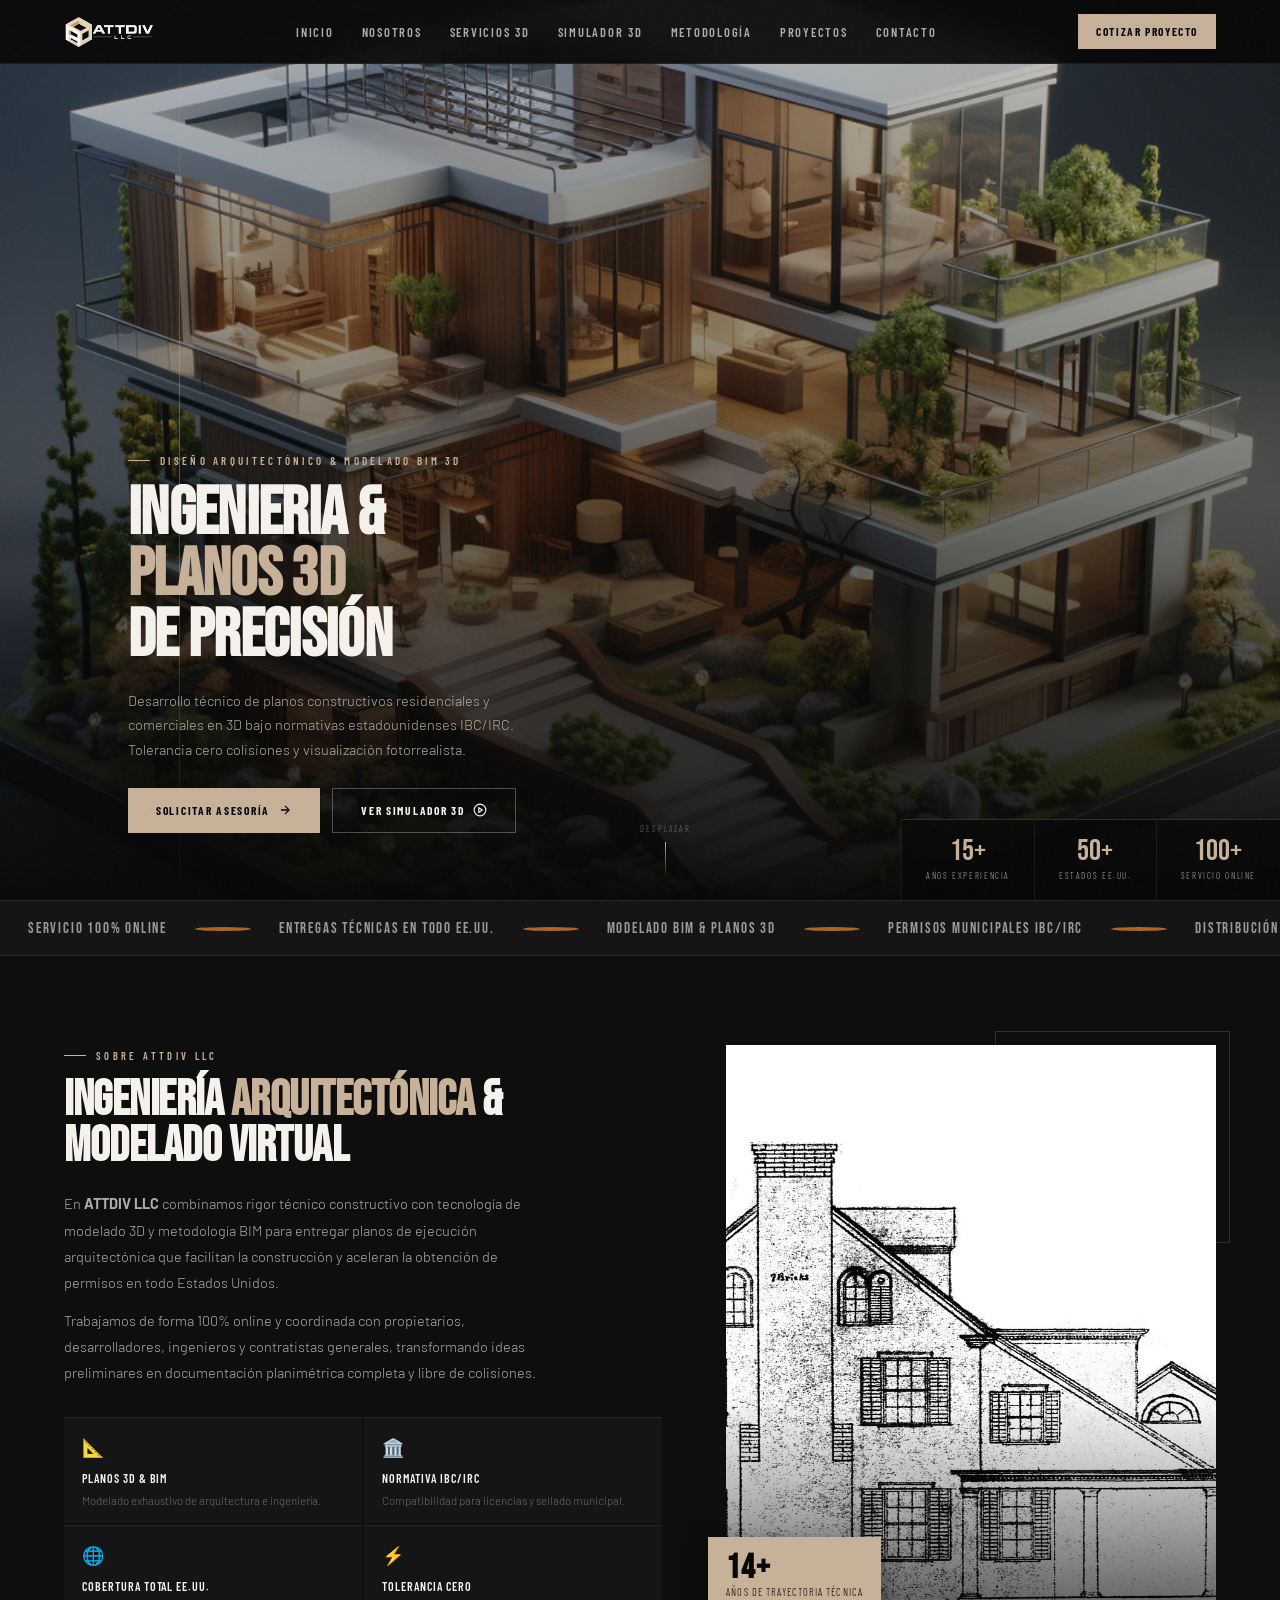
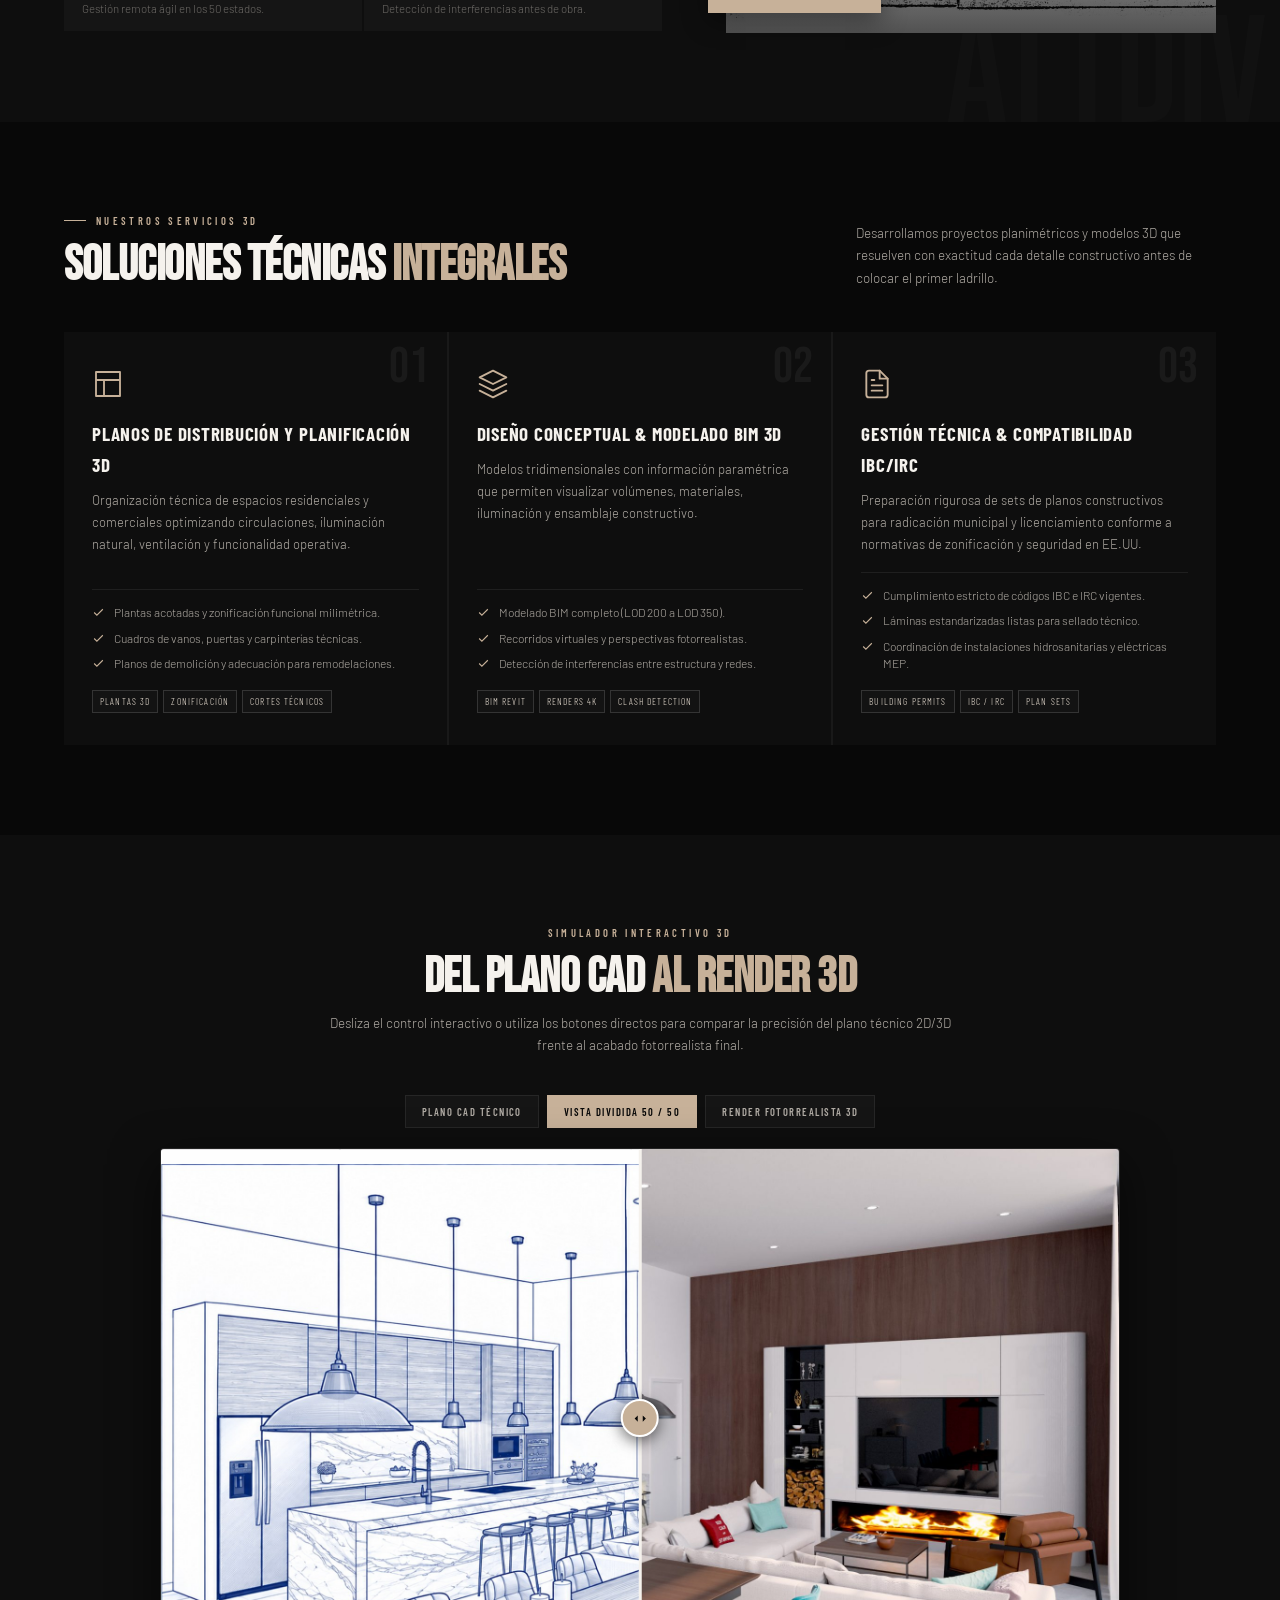
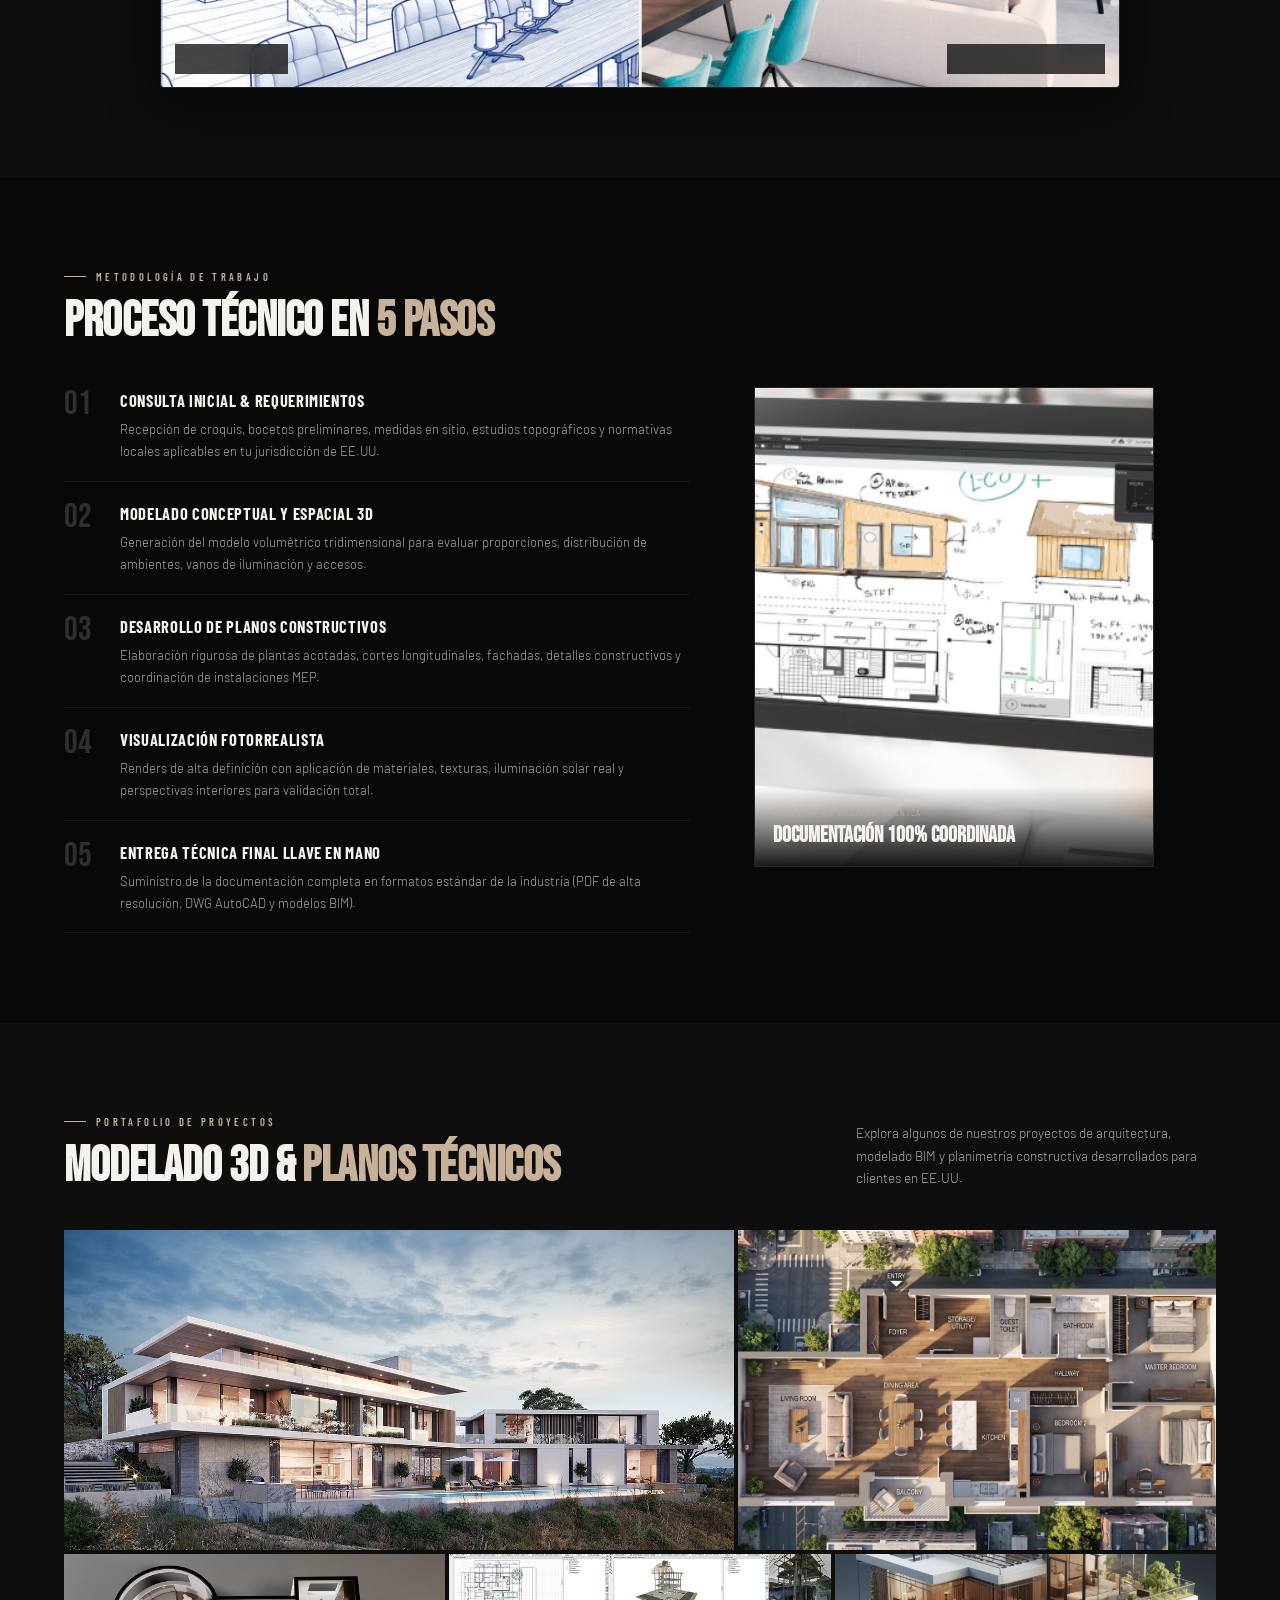
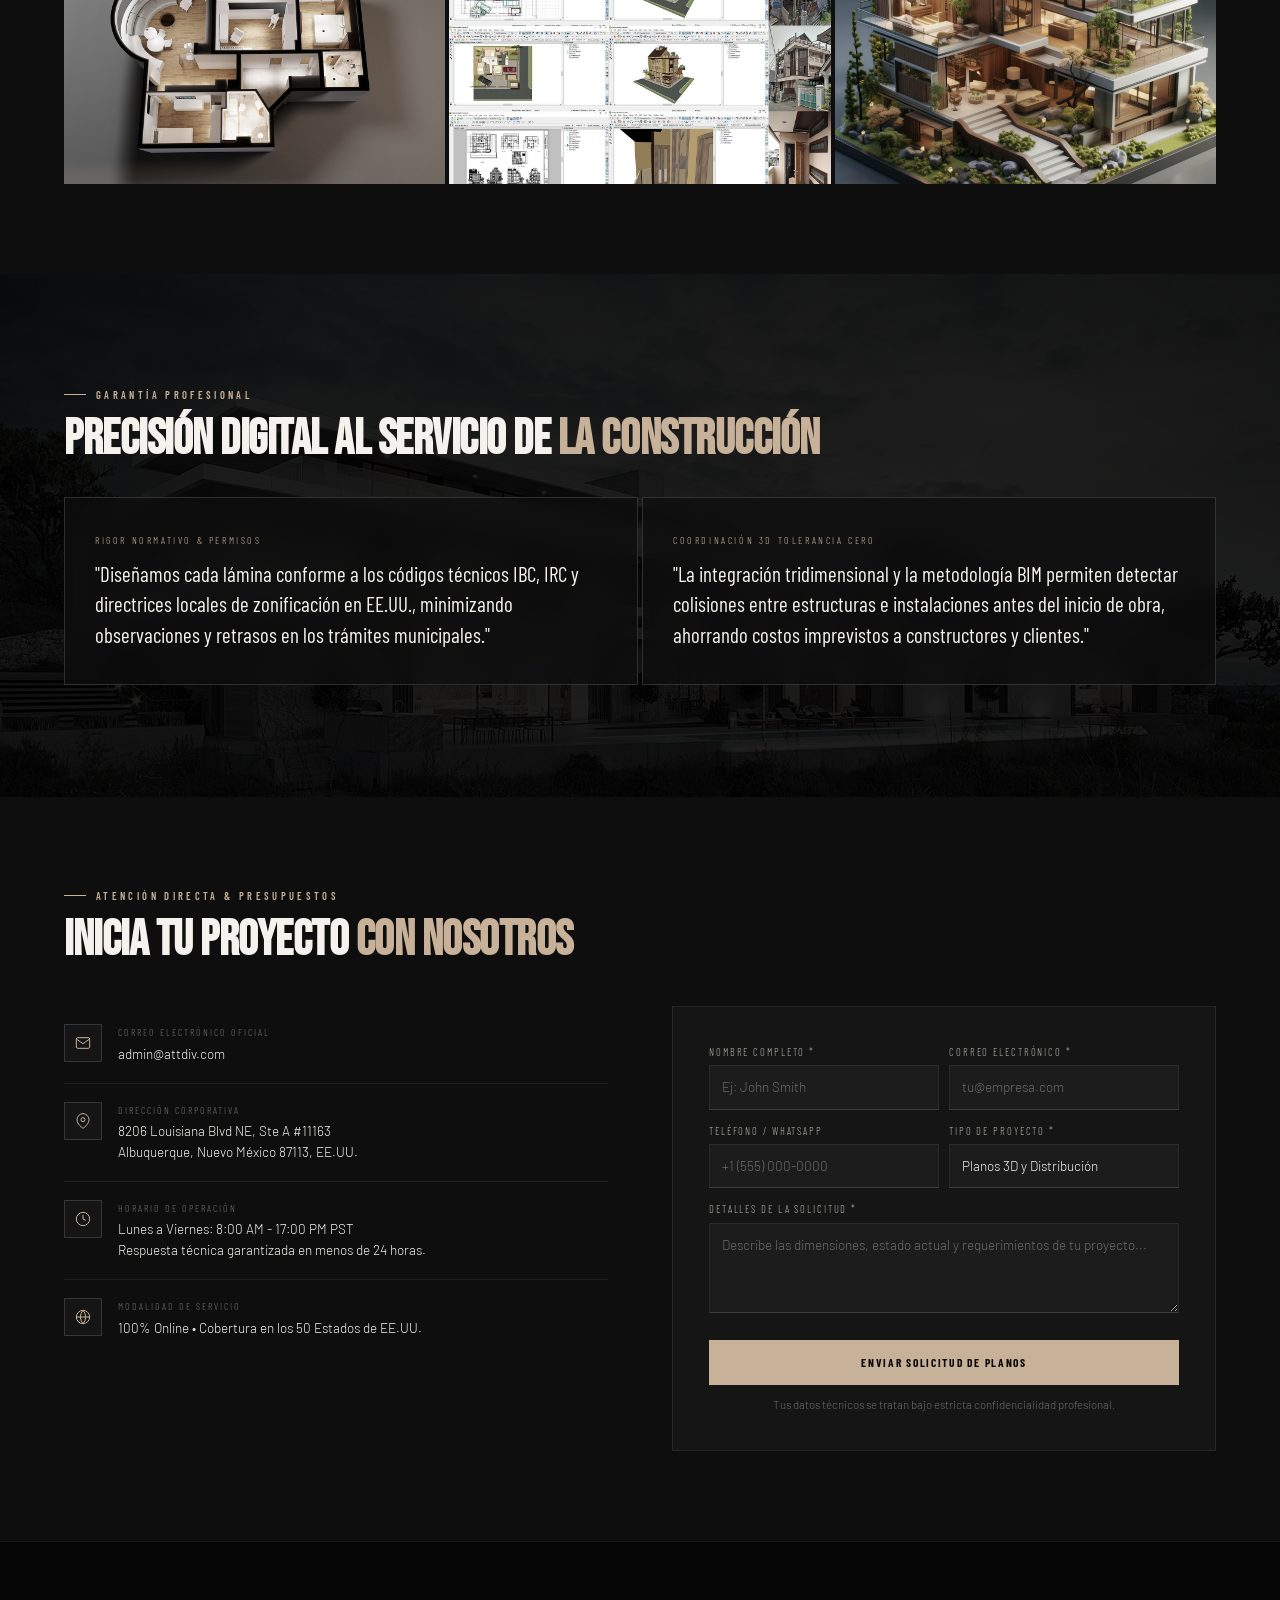
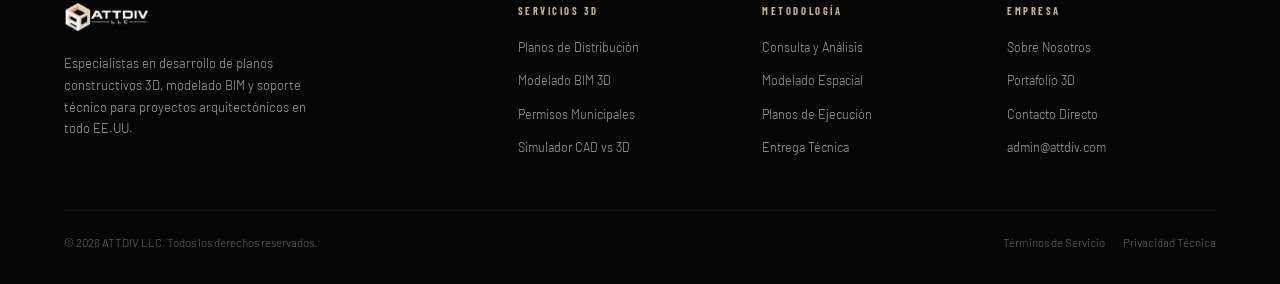
==== commit 7a2948a7: "Update project images from utileria: new hero cover, Complejo Sacramento (FloorPlanto3DResuult), Pen" ====
--- a/index.html
+++ b/index.html
@@ -15,7 +15,7 @@
   <!-- Open Graph -->
   <meta property="og:title" content="ATTDIV LLC | Planos 3D de Construcción y Modelado BIM">
   <meta property="og:description" content="Elaboración de planos 3D precisos, modelado BIM y cumplimiento normativo para contratistas y propietarios en todo EE.UU.">
-  <meta property="og:image" content="assets/img/hero-3d-arch.jpg">
+  <meta property="og:image" content="assets/img/3d-rendering-house-model.jpg">
   <meta property="og:type" content="website">
 
   <!-- Stylesheet -->
@@ -406,7 +406,7 @@
 
         <div class="pr-imgcol rv d3">
           <div class="pr-imgwrap">
-            <img src="assets/img/step3-permits.jpg" alt="Planos de arquitectura técnica aprobados ATTDIV LLC">
+            <img src="assets/img/003.png" alt="Planos de arquitectura técnica aprobados ATTDIV LLC">
             <div class="pr-imgbadge">
               <span>Garantía de Calidad Técnica</span>
               <strong>Documentación 100% Coordinada</strong>
@@ -444,7 +444,7 @@
 
         <!-- Proyecto 2: Portrait -->
         <div class="pj">
-          <img src="assets/img/port-sacramento.jpg" alt="Complejo Residencial Sacramento - Modelado BIM">
+          <img src="assets/img/FloorPlanto3DResuult.webp" alt="Complejo Residencial Sacramento - Modelado BIM">
           <div class="pj-ov">
             <div>
               <span class="pj-cat">Modelado BIM & MEP</span>
@@ -477,7 +477,7 @@
 
         <!-- Proyecto 5: Grid bottom 3 -->
         <div class="pj">
-          <img src="assets/img/port-penthouse.jpg" alt="Penthouse Panorámico - Renders y Licencias">
+          <img src="assets/img/3d-rendering-house-model.jpg" alt="Penthouse Panorámico - Renders y Licencias">
           <div class="pj-ov">
             <div>
               <span class="pj-cat">Renders & Permisos</span>
--- a/assets/css/styles.css
+++ b/assets/css/styles.css
@@ -3,7 +3,7 @@
    Template: Inspired by Constructora García (Ultra-Modern, Dark Luxury, Precision)
    Brand Palette: Walnut Bronze, Travertine Beige, Stone Taupe, Deep Obsidian
    Typography: Bebas Neue, Barlow Condensed, Barlow, JetBrains Mono
-   Zero-Shift Mobile Architecture
+   Refined Balanced Scale: Editorial Luxury on Desktop & Rock-Solid on Mobile
    ========================================================================== */
 
 /* --------------------------------------------------------------------------
@@ -47,7 +47,7 @@
 
   /* Structure & Motion */
   --ease: cubic-bezier(.16, 1, .3, 1);
-  --nav-h: 70px;
+  --nav-h: 64px;
 }
 
 /* --------------------------------------------------------------------------
@@ -112,12 +112,20 @@
   font: inherit;
 }
 
+/* Centralized Max-Width Container for Desktop Balance */
+.hcont, .ab-grid, .sv-hd, .sv-grid, .sim-hd, .sim-viewport, .pr-grid, .pj-hd, .pj-grid, .vm-grid, .ct-grid, .ft-grid, .ft-bot {
+  max-width: 1200px;
+  margin-left: auto;
+  margin-right: auto;
+  width: 100%;
+}
+
 /* --------------------------------------------------------------------------
    4. CONSTRUCTORA GARCÍA DUAL MOUSE CURSOR
    -------------------------------------------------------------------------- */
 #cur {
-  width: 8px;
-  height: 8px;
+  width: 7px;
+  height: 7px;
   background: var(--sand);
   border-radius: 50%;
   position: fixed;
@@ -129,8 +137,8 @@
 }
 
 #cring {
-  width: 34px;
-  height: 34px;
+  width: 30px;
+  height: 30px;
   border: 1px solid rgba(199, 177, 153, 0.6);
   border-radius: 50%;
   position: fixed;
@@ -145,7 +153,7 @@
 
 #cring.hov {
   opacity: .2;
-  transform: scale(1.6);
+  transform: scale(1.5);
   border-color: var(--sand-lt);
 }
 
@@ -166,7 +174,7 @@
   display: flex;
   align-items: center;
   justify-content: space-between;
-  padding: 0 6vw;
+  padding: 0 5vw;
   background: rgba(8, 8, 8, 0.92);
   backdrop-filter: blur(14px);
   -webkit-backdrop-filter: blur(14px);
@@ -177,7 +185,7 @@
 
 #nav.sc {
   background: rgba(8, 8, 8, 0.98);
-  box-shadow: 0 4px 28px rgba(0, 0, 0, 0.5);
+  box-shadow: 0 4px 24px rgba(0, 0, 0, 0.45);
   border-bottom-color: var(--border-medium);
 }
 
@@ -189,7 +197,7 @@
 }
 
 #nav .logo img {
-  height: 36px;
+  height: 32px;
   width: auto;
   display: block;
   transition: opacity .3s ease;
@@ -201,15 +209,15 @@
 
 #nav ul {
   display: flex;
-  gap: 32px;
+  gap: 28px;
   list-style: none;
 }
 
 #nav ul a {
   font-family: 'Barlow Condensed', sans-serif;
-  font-size: 13px;
+  font-size: 12.5px;
   font-weight: 600;
-  letter-spacing: .16em;
+  letter-spacing: .14em;
   text-transform: uppercase;
   color: var(--gray-lt);
   text-decoration: none;
@@ -239,18 +247,18 @@
 #nav .nav-actions {
   display: flex;
   align-items: center;
-  gap: 16px;
+  gap: 14px;
 }
 
 #nav .cta {
   font-family: 'Barlow Condensed', sans-serif;
-  font-size: 12px;
+  font-size: 11.5px;
   font-weight: 700;
-  letter-spacing: .15em;
+  letter-spacing: .14em;
   text-transform: uppercase;
   color: var(--black);
   background: var(--sand);
-  padding: 10px 22px;
+  padding: 8px 18px;
   text-decoration: none;
   white-space: nowrap;
   transition: background .3s ease, transform .3s ease;
@@ -274,7 +282,7 @@
 
 #hbg span {
   display: block;
-  width: 26px;
+  width: 24px;
   height: 2px;
   background: var(--white);
   transition: all .3s ease;
@@ -296,7 +304,7 @@
   flex-direction: column;
   align-items: center;
   justify-content: center;
-  gap: 28px;
+  gap: 26px;
   padding: 40px 20px;
 }
 
@@ -306,7 +314,7 @@
 
 #mob a {
   font-family: 'Bebas Neue', sans-serif;
-  font-size: clamp(34px, 8vw, 54px);
+  font-size: clamp(32px, 8vw, 48px);
   color: var(--white);
   text-decoration: none;
   letter-spacing: .04em;
@@ -319,9 +327,9 @@
 
 #mob .mx {
   position: absolute;
-  top: 24px;
-  right: 6vw;
-  font-size: 36px;
+  top: 22px;
+  right: 5vw;
+  font-size: 34px;
   color: var(--gray-lt);
   background: none;
   border: none;
@@ -332,7 +340,7 @@
 #mob .mob-meta {
   margin-top: 24px;
   text-align: center;
-  font-size: 13px;
+  font-size: 12.5px;
   color: var(--gray);
   font-family: 'Barlow Condensed', sans-serif;
   letter-spacing: .12em;
@@ -340,7 +348,7 @@
 }
 
 /* --------------------------------------------------------------------------
-   6. HERO SECTION (High-Impact Minimalist Luxury - NO Cintillo)
+   6. HERO SECTION (Refined Proportions on Desktop - NO Cintillo)
    -------------------------------------------------------------------------- */
 #hero {
   position: relative;
@@ -357,8 +365,8 @@
   inset: 0;
   background:
     linear-gradient(to bottom, rgba(8,8,8,.2) 0%, rgba(8,8,8,.5) 55%, rgba(8,8,8,.98) 100%),
-    url('../img/hero-3d-arch.jpg') center 35% / cover no-repeat;
-  transform: scale(1.06);
+    url('../img/3d-rendering-house-model.jpg') center 35% / cover no-repeat;
+  transform: scale(1.05);
   transition: transform 12s linear;
   z-index: 0;
 }
@@ -385,22 +393,20 @@
 .hcont {
   position: relative;
   z-index: 2;
-  padding: 0 8vw 9vh;
-  width: 100%;
-  max-width: 1400px;
+  padding: 0 5vw 7.5vh;
 }
 
 .htag {
   font-family: 'Barlow Condensed', sans-serif;
-  font-size: 12px;
+  font-size: 11px;
   font-weight: 600;
-  letter-spacing: .32em;
+  letter-spacing: .3em;
   text-transform: uppercase;
   color: var(--sand);
-  margin-bottom: 18px;
+  margin-bottom: 14px;
   display: flex;
   align-items: center;
-  gap: 12px;
+  gap: 10px;
   opacity: 0;
   animation: fu .8s .4s forwards;
 }
@@ -408,18 +414,19 @@
 .htag::before {
   content: '';
   display: block;
-  width: 24px;
+  width: 22px;
   height: 1px;
   background: var(--sand);
 }
 
+/* Scaled for refined architectural elegance (not oversized on desktop) */
 .htitle {
   font-family: 'Bebas Neue', sans-serif;
-  font-size: clamp(54px, 10.5vw, 150px);
-  line-height: .88;
+  font-size: clamp(40px, 5.2vw, 84px);
+  line-height: .92;
   letter-spacing: -.01em;
   color: var(--white);
-  margin-bottom: 24px;
+  margin-bottom: 20px;
   overflow: hidden;
 }
 
@@ -442,19 +449,19 @@
 }
 
 .hsub {
-  font-size: 15px;
+  font-size: 14.5px;
   font-weight: 300;
   color: var(--gray-lt);
-  max-width: 480px;
-  line-height: 1.75;
+  max-width: 440px;
+  line-height: 1.7;
   opacity: 0;
   animation: fu .8s .9s forwards;
 }
 
 .hbtns {
   display: flex;
-  gap: 14px;
-  margin-top: 32px;
+  gap: 12px;
+  margin-top: 26px;
   flex-wrap: wrap;
   opacity: 0;
   animation: fu .8s 1.1s forwards;
@@ -463,17 +470,17 @@
 /* Buttons */
 .btn-w {
   font-family: 'Barlow Condensed', sans-serif;
-  font-size: 12px;
+  font-size: 11.5px;
   font-weight: 700;
-  letter-spacing: .16em;
+  letter-spacing: .15em;
   text-transform: uppercase;
   color: var(--black);
   background: var(--sand);
-  padding: 15px 34px;
+  padding: 12px 28px;
   text-decoration: none;
   display: inline-flex;
   align-items: center;
-  gap: 10px;
+  gap: 8px;
   transition: opacity .3s ease, transform .3s ease, background .3s ease;
 }
 
@@ -484,17 +491,17 @@
 
 .btn-g {
   font-family: 'Barlow Condensed', sans-serif;
-  font-size: 12px;
+  font-size: 11.5px;
   font-weight: 700;
-  letter-spacing: .16em;
+  letter-spacing: .15em;
   text-transform: uppercase;
   color: var(--white);
   border: 1px solid var(--border-bright);
-  padding: 15px 34px;
+  padding: 12px 28px;
   text-decoration: none;
   display: inline-flex;
   align-items: center;
-  gap: 10px;
+  gap: 8px;
   transition: all .3s ease;
 }
 
@@ -516,8 +523,8 @@
 }
 
 .hstat {
-  padding: 22px 30px;
-  min-width: 115px;
+  padding: 16px 24px;
+  min-width: 100px;
   text-align: center;
   background: rgba(8, 8, 8, 0.72);
   backdrop-filter: blur(14px);
@@ -528,7 +535,7 @@
 
 .hstat-n {
   font-family: 'Bebas Neue', sans-serif;
-  font-size: 38px;
+  font-size: 30px;
   color: var(--sand);
   display: block;
   line-height: 1;
@@ -537,23 +544,23 @@
 .hstat-l {
   font-family: 'Barlow Condensed', sans-serif;
   font-size: 9px;
-  letter-spacing: .2em;
+  letter-spacing: .18em;
   text-transform: uppercase;
   color: var(--gray-lt);
   display: block;
-  margin-top: 4px;
+  margin-top: 3px;
 }
 
 /* Hero Scroll Indicator */
 .scri {
   position: absolute;
-  bottom: 26px;
+  bottom: 22px;
   left: 50%;
   transform: translateX(-50%);
   display: flex;
   flex-direction: column;
   align-items: center;
-  gap: 8px;
+  gap: 6px;
   opacity: 0;
   animation: fu 1s 1.8s forwards;
   z-index: 2;
@@ -561,15 +568,15 @@
 
 .scri span {
   font-family: 'Barlow Condensed', sans-serif;
-  font-size: 9px;
-  letter-spacing: .3em;
+  font-size: 8.5px;
+  letter-spacing: .26em;
   text-transform: uppercase;
   color: var(--gray);
 }
 
 .scrln {
   width: 1px;
-  height: 42px;
+  height: 36px;
   background: linear-gradient(to bottom, var(--sand), transparent);
   animation: scp 2s ease-in-out infinite;
 }
@@ -595,7 +602,7 @@
   background: var(--dark2);
   border-top: 1px solid var(--border-subtle);
   border-bottom: 1px solid var(--border-subtle);
-  padding: 16px 0;
+  padding: 13px 0;
   overflow: hidden;
   white-space: nowrap;
   position: relative;
@@ -609,13 +616,13 @@
 
 .marquee-inner span {
   font-family: 'Bebas Neue', sans-serif;
-  font-size: 17px;
+  font-size: 15px;
   letter-spacing: .12em;
   color: rgba(245, 242, 237, 0.6);
-  padding: 0 32px;
+  padding: 0 28px;
   display: inline-flex;
   align-items: center;
-  gap: 32px;
+  gap: 28px;
 }
 
 .mdot {
@@ -639,35 +646,36 @@
    8. SHARED SECTION STYLES & SCROLL REVEAL
    -------------------------------------------------------------------------- */
 section {
-  padding: clamp(72px, 10vw, 128px) 8vw;
+  padding: clamp(56px, 7vw, 96px) 5vw;
   position: relative;
 }
 
 .stag {
   font-family: 'Barlow Condensed', sans-serif;
-  font-size: 11px;
+  font-size: 10.5px;
   font-weight: 600;
-  letter-spacing: .36em;
+  letter-spacing: .32em;
   text-transform: uppercase;
   color: var(--sand);
   display: flex;
   align-items: center;
-  gap: 12px;
-  margin-bottom: 18px;
+  gap: 10px;
+  margin-bottom: 14px;
 }
 
 .stag::before {
   content: '';
   display: block;
-  width: 26px;
+  width: 22px;
   height: 1px;
   background: var(--sand);
 }
 
+/* Proportionate Section Headings */
 .stitle {
   font-family: 'Bebas Neue', sans-serif;
-  font-size: clamp(38px, 6.2vw, 84px);
-  line-height: .92;
+  font-size: clamp(30px, 3.8vw, 56px);
+  line-height: .95;
   letter-spacing: -.01em;
   color: var(--white);
 }
@@ -679,7 +687,7 @@
 /* Scroll reveal classes */
 .rv {
   opacity: 0;
-  transform: translateY(36px);
+  transform: translateY(32px);
   transition: opacity .85s var(--ease), transform .85s var(--ease);
 }
 
@@ -694,7 +702,7 @@
 .d4 { transition-delay: .44s; }
 
 /* --------------------------------------------------------------------------
-   9. NOSOTROS SECTION (Constructora García Watermark & Offset Badge)
+   9. NOSOTROS SECTION (Refined Watermark & Proportions)
    -------------------------------------------------------------------------- */
 #nosotros {
   background: var(--dark);
@@ -705,10 +713,10 @@
 #nosotros::before {
   content: 'ATTDIV';
   position: absolute;
-  right: -2%;
-  bottom: -6%;
+  right: 1%;
+  bottom: -4%;
   font-family: 'Bebas Neue', sans-serif;
-  font-size: clamp(100px, 18vw, 280px);
+  font-size: clamp(70px, 12vw, 170px);
   color: rgba(255, 255, 255, 0.015);
   white-space: nowrap;
   pointer-events: none;
@@ -718,32 +726,32 @@
 
 .ab-grid {
   display: grid;
-  grid-template-columns: 1fr 1fr;
-  gap: clamp(40px, 6vw, 80px);
+  grid-template-columns: 1.1fr 0.9fr;
+  gap: clamp(36px, 5vw, 64px);
   align-items: center;
 }
 
 .ab-body {
-  font-size: 15px;
+  font-size: 14.5px;
   color: var(--gray-lt);
-  line-height: 1.85;
-  max-width: 520px;
-  margin-top: 24px;
+  line-height: 1.8;
+  max-width: 480px;
+  margin-top: 20px;
 }
 
 .ab-body p + p {
-  margin-top: 14px;
+  margin-top: 12px;
 }
 
 .ab-vals {
   display: grid;
   grid-template-columns: 1fr 1fr;
   gap: 2px;
-  margin-top: 38px;
+  margin-top: 32px;
 }
 
 .val {
-  padding: 18px 20px;
+  padding: 15px 18px;
   background: var(--dark2);
   border-top: 1px solid var(--border-subtle);
   transition: border-color .3s, background .3s;
@@ -755,14 +763,14 @@
 }
 
 .val-ic {
-  font-size: 20px;
-  margin-bottom: 8px;
+  font-size: 18px;
+  margin-bottom: 6px;
   display: block;
 }
 
 .val-tt {
   font-family: 'Barlow Condensed', sans-serif;
-  font-size: 13px;
+  font-size: 12px;
   font-weight: 600;
   letter-spacing: .08em;
   text-transform: uppercase;
@@ -770,10 +778,10 @@
 }
 
 .val-ds {
-  font-size: 12px;
+  font-size: 11.5px;
   color: var(--gray);
-  margin-top: 4px;
-  line-height: 1.5;
+  margin-top: 3px;
+  line-height: 1.45;
 }
 
 /* Image column with Constructora offset frame */
@@ -784,7 +792,7 @@
 .ab-imgwrap {
   position: relative;
   overflow: hidden;
-  aspect-ratio: 4 / 5;
+  aspect-ratio: 4 / 4.8;
   background: var(--dark2);
 }
 
@@ -813,44 +821,44 @@
 
 .ab-frame {
   position: absolute;
-  top: -16px;
-  right: -16px;
-  width: 50%;
-  height: 38%;
+  top: -14px;
+  right: -14px;
+  width: 48%;
+  height: 36%;
   border: 1px solid var(--border-medium);
   pointer-events: none;
 }
 
 .ab-badge {
   position: absolute;
-  bottom: 24px;
-  left: -20px;
+  bottom: 20px;
+  left: -18px;
   background: var(--sand);
   color: var(--black);
-  padding: 16px 22px;
-  font-family: 'Barlow Condensed', sans-serif;
-  font-size: 11px;
+  padding: 14px 18px;
+  font-family: 'Barlow Condensed', sans-serif;
+  font-size: 10.5px;
   text-transform: uppercase;
   letter-spacing: .1em;
   line-height: 1.35;
-  box-shadow: 0 10px 30px rgba(0, 0, 0, 0.4);
+  box-shadow: 0 8px 24px rgba(0, 0, 0, 0.4);
 }
 
 .ab-badge strong {
   display: block;
   font-family: 'Bebas Neue', sans-serif;
-  font-size: 42px;
+  font-size: 34px;
   line-height: 1;
 }
 
 @media (max-width: 860px) {
-  .ab-grid { grid-template-columns: 1fr; gap: 48px; }
+  .ab-grid { grid-template-columns: 1fr; gap: 40px; }
   .ab-frame { display: none; }
-  .ab-badge { left: 0; bottom: -16px; }
+  .ab-badge { left: 0; bottom: -14px; }
 }
 
 /* --------------------------------------------------------------------------
-   10. SERVICIOS 3D (Constructora García Grid + Watermark Numbers)
+   10. SERVICIOS 3D (Refined Proportions)
    -------------------------------------------------------------------------- */
 #servicios {
   background: var(--black);
@@ -860,28 +868,28 @@
   display: flex;
   justify-content: space-between;
   align-items: flex-end;
-  margin-bottom: 52px;
-  gap: 28px;
+  margin-bottom: 42px;
+  gap: 24px;
   flex-wrap: wrap;
 }
 
 .sv-sub {
-  font-size: 14px;
+  font-size: 13.5px;
   color: var(--gray-lt);
-  max-width: 380px;
-  line-height: 1.7;
+  max-width: 360px;
+  line-height: 1.68;
 }
 
 .sv-grid {
   display: grid;
-  grid-template-columns: repeat(auto-fit, minmax(300px, 1fr));
+  grid-template-columns: repeat(auto-fit, minmax(290px, 1fr));
   gap: 2px;
   background: var(--border-subtle);
 }
 
 .sv {
   position: relative;
-  padding: 44px 34px 40px;
+  padding: 36px 28px 32px;
   background: var(--dark);
   overflow: hidden;
   transition: background .4s ease;
@@ -911,11 +919,11 @@
 
 .sv-num {
   font-family: 'Bebas Neue', sans-serif;
-  font-size: 64px;
+  font-size: 50px;
   color: rgba(255, 255, 255, 0.05);
   position: absolute;
-  top: 12px;
-  right: 20px;
+  top: 10px;
+  right: 18px;
   line-height: 1;
   transition: color .4s ease, transform .4s ease;
   pointer-events: none;
@@ -927,12 +935,12 @@
 }
 
 .sv-ic {
-  margin-bottom: 22px;
+  margin-bottom: 18px;
 }
 
 .sv-ic svg {
-  width: 36px;
-  height: 36px;
+  width: 32px;
+  height: 32px;
   stroke: var(--sand);
   fill: none;
   stroke-width: 1.4;
@@ -948,43 +956,43 @@
 
 .sv-tt {
   font-family: 'Barlow Condensed', sans-serif;
-  font-size: 22px;
+  font-size: 19px;
   font-weight: 700;
   letter-spacing: .04em;
   text-transform: uppercase;
-  margin-bottom: 12px;
+  margin-bottom: 10px;
   color: var(--white);
 }
 
 .sv-ds {
-  font-size: 13.5px;
+  font-size: 13px;
   color: var(--gray-lt);
-  line-height: 1.72;
-  margin-bottom: 18px;
+  line-height: 1.68;
+  margin-bottom: 16px;
 }
 
 .sv-items {
   list-style: none;
   margin-top: auto;
-  padding-top: 16px;
+  padding-top: 14px;
   border-top: 1px solid var(--border-subtle);
   display: flex;
   flex-direction: column;
+  gap: 8px;
+}
+
+.sv-items li {
+  font-size: 12px;
+  color: var(--gray-lt);
+  display: flex;
+  align-items: flex-start;
   gap: 9px;
-}
-
-.sv-items li {
-  font-size: 12.5px;
-  color: var(--gray-lt);
-  display: flex;
-  align-items: flex-start;
-  gap: 10px;
   line-height: 1.45;
 }
 
 .sv-items li svg {
-  width: 14px;
-  height: 14px;
+  width: 13px;
+  height: 13px;
   stroke: var(--sand);
   fill: none;
   stroke-width: 2;
@@ -995,18 +1003,18 @@
 .sv-tags {
   display: flex;
   flex-wrap: wrap;
-  gap: 6px;
-  margin-top: 20px;
+  gap: 5px;
+  margin-top: 18px;
 }
 
 .sv-tag {
   font-family: 'Barlow Condensed', sans-serif;
-  font-size: 10px;
+  font-size: 9.5px;
   letter-spacing: .12em;
   text-transform: uppercase;
   color: var(--sand-lt);
   border: 1px solid var(--border-medium);
-  padding: 3px 8px;
+  padding: 2.5px 7px;
   background: rgba(255, 255, 255, 0.02);
 }
 
@@ -1020,8 +1028,8 @@
 
 .sim-hd {
   text-align: center;
-  max-width: 680px;
-  margin: 0 auto 48px;
+  max-width: 640px;
+  margin: 0 auto 38px;
 }
 
 .sim-hd .stag {
@@ -1033,10 +1041,10 @@
 }
 
 .sim-sub {
-  font-size: 14px;
+  font-size: 13.5px;
   color: var(--gray-lt);
-  margin-top: 12px;
-  line-height: 1.7;
+  margin-top: 10px;
+  line-height: 1.68;
 }
 
 /* Control Pills */
@@ -1044,20 +1052,20 @@
   display: flex;
   justify-content: center;
   gap: 8px;
-  margin-bottom: 24px;
+  margin-bottom: 20px;
   flex-wrap: wrap;
 }
 
 .sim-btn {
   font-family: 'Barlow Condensed', sans-serif;
-  font-size: 11px;
+  font-size: 10.5px;
   font-weight: 600;
-  letter-spacing: .16em;
+  letter-spacing: .14em;
   text-transform: uppercase;
   color: var(--gray-lt);
   background: var(--dark2);
   border: 1px solid var(--border-subtle);
-  padding: 8px 18px;
+  padding: 7px 16px;
   cursor: pointer;
   transition: all .3s ease;
 }
@@ -1072,7 +1080,7 @@
 .sim-viewport {
   position: relative;
   width: 100%;
-  max-width: 1100px;
+  max-width: 960px;
   margin: 0 auto;
   aspect-ratio: 16 / 9;
   border-radius: 4px;
@@ -1112,11 +1120,11 @@
   top: 0;
   bottom: 0;
   left: var(--sim-pos, 50%);
-  width: 3px;
+  width: 2.5px;
   background: var(--white);
   transform: translateX(-50%);
   cursor: ew-resize;
-  touch-action: none; /* Prevents mobile horizontal scroll when dragging */
+  touch-action: none;
   z-index: 10;
 }
 
@@ -1125,38 +1133,38 @@
   top: 50%;
   left: 50%;
   transform: translate(-50%, -50%);
-  width: 44px;
-  height: 44px;
+  width: 38px;
+  height: 38px;
   background: var(--sand);
-  border: 3px solid var(--white-pure);
+  border: 2px solid var(--white-pure);
   border-radius: 50%;
   display: flex;
   align-items: center;
   justify-content: center;
-  box-shadow: 0 4px 18px rgba(0, 0, 0, 0.6);
+  box-shadow: 0 4px 16px rgba(0, 0, 0, 0.6);
   transition: transform .2s ease;
 }
 
 .sim-handle:active .sim-knob {
-  transform: translate(-50%, -50%) scale(1.12);
+  transform: translate(-50%, -50%) scale(1.1);
 }
 
 .sim-knob svg {
-  width: 18px;
-  height: 18px;
+  width: 15px;
+  height: 15px;
   fill: var(--black);
 }
 
 /* Corner Labels inside simulator */
 .sim-label {
   position: absolute;
-  bottom: 16px;
-  font-family: 'Barlow Condensed', sans-serif;
-  font-size: 11px;
+  bottom: 14px;
+  font-family: 'Barlow Condensed', sans-serif;
+  font-size: 10px;
   font-weight: 700;
-  letter-spacing: .15em;
-  text-transform: uppercase;
-  padding: 6px 14px;
+  letter-spacing: .14em;
+  text-transform: uppercase;
+  padding: 5px 12px;
   background: rgba(8, 8, 8, 0.75);
   backdrop-filter: blur(8px);
   color: var(--white);
@@ -1165,19 +1173,19 @@
   border: 1px solid var(--border-subtle);
 }
 
-.sim-label-cad { left: 16px; border-left: 2px solid var(--sand); }
-.sim-label-render { right: 16px; border-right: 2px solid var(--bronze); }
+.sim-label-cad { left: 14px; border-left: 2px solid var(--sand); }
+.sim-label-render { right: 14px; border-right: 2px solid var(--bronze); }
 
 @media (max-width: 640px) {
   .sim-viewport { aspect-ratio: 4 / 3; }
-  .sim-knob { width: 38px; height: 38px; }
-  .sim-label { font-size: 9px; padding: 4px 10px; bottom: 10px; }
-  .sim-label-cad { left: 10px; }
-  .sim-label-render { right: 10px; }
+  .sim-knob { width: 34px; height: 34px; }
+  .sim-label { font-size: 8.5px; padding: 4px 9px; bottom: 8px; }
+  .sim-label-cad { left: 8px; }
+  .sim-label-render { right: 8px; }
 }
 
 /* --------------------------------------------------------------------------
-   12. METODOLOGÍA / PROCESO (Constructora García Step List)
+   12. METODOLOGÍA / PROCESO (Step Sequence Refined)
    -------------------------------------------------------------------------- */
 #proceso {
   background: var(--black);
@@ -1186,15 +1194,15 @@
 .pr-grid {
   display: grid;
   grid-template-columns: 1.15fr 0.85fr;
-  gap: clamp(40px, 6vw, 80px);
+  gap: clamp(36px, 5vw, 64px);
   align-items: start;
-  margin-top: 52px;
+  margin-top: 42px;
 }
 
 .pr-step {
   display: flex;
-  gap: 22px;
-  padding: 24px 0;
+  gap: 18px;
+  padding: 18px 0;
   border-bottom: 1px solid var(--border-subtle);
   transition: border-color .3s ease;
 }
@@ -1209,10 +1217,10 @@
 
 .pr-n {
   font-family: 'Bebas Neue', sans-serif;
-  font-size: 40px;
+  font-size: 34px;
   color: rgba(255, 255, 255, 0.16);
   flex-shrink: 0;
-  width: 44px;
+  width: 38px;
   line-height: 1;
   transition: color .3s ease;
 }
@@ -1223,28 +1231,29 @@
 
 .pr-tt {
   font-family: 'Barlow Condensed', sans-serif;
-  font-size: 18px;
+  font-size: 16.5px;
   font-weight: 700;
   text-transform: uppercase;
   letter-spacing: .04em;
-  margin-bottom: 6px;
+  margin-bottom: 5px;
   color: var(--white);
 }
 
 .pr-ds {
-  font-size: 13.5px;
+  font-size: 13px;
   color: var(--gray-lt);
-  line-height: 1.7;
+  line-height: 1.68;
 }
 
 /* Highlight Column with Image */
 .pr-imgcol {
   position: sticky;
-  top: 100px;
+  top: 90px;
 }
 
 .pr-imgwrap {
-  aspect-ratio: 4 / 5;
+  aspect-ratio: 4 / 4.8;
+  max-height: 480px;
   overflow: hidden;
   position: relative;
   background: var(--dark2);
@@ -1268,14 +1277,14 @@
   bottom: 0;
   left: 0;
   right: 0;
-  padding: 20px;
+  padding: 18px;
   background: linear-gradient(to top, rgba(8,8,8,.92) 0%, transparent 100%);
 }
 
 .pr-imgbadge span {
   font-family: 'Barlow Condensed', sans-serif;
-  font-size: 11px;
-  letter-spacing: .2em;
+  font-size: 10px;
+  letter-spacing: .18em;
   text-transform: uppercase;
   color: var(--sand);
   display: block;
@@ -1283,20 +1292,20 @@
 
 .pr-imgbadge strong {
   font-family: 'Bebas Neue', sans-serif;
-  font-size: 26px;
+  font-size: 22px;
   color: var(--white);
   display: block;
   line-height: 1.1;
-  margin-top: 4px;
+  margin-top: 3px;
 }
 
 @media (max-width: 860px) {
-  .pr-grid { grid-template-columns: 1fr; gap: 46px; }
+  .pr-grid { grid-template-columns: 1fr; gap: 36px; }
   .pr-imgcol { position: relative; top: 0; }
 }
 
 /* --------------------------------------------------------------------------
-   13. PORTAFOLIO DE PROYECTOS (Constructora García 12-Column Responsive Grid)
+   13. PORTAFOLIO DE PROYECTOS (Refined Grid Height)
    -------------------------------------------------------------------------- */
 #proyectos {
   background: var(--dark);
@@ -1306,15 +1315,15 @@
   display: flex;
   justify-content: space-between;
   align-items: flex-end;
-  margin-bottom: 48px;
-  gap: 24px;
+  margin-bottom: 40px;
+  gap: 20px;
   flex-wrap: wrap;
 }
 
 .pj-grid {
   display: grid;
   grid-template-columns: repeat(12, 1fr);
-  grid-template-rows: 400px 300px;
+  grid-template-rows: 320px 230px;
   gap: 4px;
 }
 
@@ -1358,7 +1367,7 @@
   transition: opacity .35s ease;
   display: flex;
   align-items: flex-end;
-  padding: 24px;
+  padding: 20px;
 }
 
 .pj:hover .pj-ov {
@@ -1367,17 +1376,17 @@
 
 .pj-cat {
   font-family: 'Barlow Condensed', sans-serif;
-  font-size: 11px;
-  letter-spacing: .22em;
+  font-size: 10px;
+  letter-spacing: .2em;
   text-transform: uppercase;
   color: var(--sand);
   display: block;
-  margin-bottom: 4px;
+  margin-bottom: 3px;
 }
 
 .pj-nm {
   font-family: 'Barlow Condensed', sans-serif;
-  font-size: 20px;
+  font-size: 18px;
   font-weight: 700;
   text-transform: uppercase;
   color: var(--white);
@@ -1387,7 +1396,7 @@
 @media (max-width: 900px) {
   .pj-grid {
     grid-template-columns: 1fr 1fr;
-    grid-template-rows: 300px 240px 240px;
+    grid-template-rows: 280px 220px 220px;
   }
   .pj:nth-child(1) { grid-column: 1 / -1; grid-row: 1; }
   .pj:nth-child(2) { grid-column: 1 / 2;  grid-row: 2; }
@@ -1399,7 +1408,7 @@
 @media (max-width: 560px) {
   .pj-grid {
     grid-template-columns: 1fr;
-    grid-template-rows: repeat(5, 230px);
+    grid-template-rows: repeat(5, 220px);
   }
   .pj:nth-child(n) { grid-column: 1; }
   .pj:nth-child(1) { grid-row: 1; }
@@ -1411,10 +1420,10 @@
 }
 
 /* --------------------------------------------------------------------------
-   14. VISIÓN & GARANTÍA TÉCNICA (Glassmorphism Cards over Blueprint)
+   14. VISIÓN & GARANTÍA TÉCNICA
    -------------------------------------------------------------------------- */
 #mision {
-  padding: clamp(84px, 11vw, 144px) 8vw;
+  padding: clamp(68px, 9vw, 112px) 5vw;
   position: relative;
   overflow: hidden;
 }
@@ -1437,12 +1446,11 @@
   display: grid;
   grid-template-columns: 1fr 1fr;
   gap: 4px;
-  max-width: 1040px;
-  margin-top: 40px;
+  margin-top: 34px;
 }
 
 .vm {
-  padding: 44px 38px;
+  padding: 34px 30px;
   background: rgba(14, 14, 14, 0.72);
   border: 1px solid var(--border-medium);
   backdrop-filter: blur(14px);
@@ -1451,17 +1459,17 @@
 
 .vm-lb {
   font-family: 'Barlow Condensed', sans-serif;
-  font-size: 11px;
-  letter-spacing: .3em;
+  font-size: 10px;
+  letter-spacing: .26em;
   text-transform: uppercase;
   color: var(--sand);
-  margin-bottom: 12px;
+  margin-bottom: 10px;
   display: block;
 }
 
 .vm-tx {
   font-family: 'Barlow Condensed', sans-serif;
-  font-size: clamp(18px, 2.4vw, 24px);
+  font-size: clamp(16px, 1.8vw, 21px);
   font-weight: 400;
   line-height: 1.45;
   color: var(--white);
@@ -1469,7 +1477,7 @@
 
 @media (max-width: 640px) {
   .vm-grid { grid-template-columns: 1fr; }
-  .vm { padding: 30px 24px; }
+  .vm { padding: 26px 20px; }
 }
 
 /* --------------------------------------------------------------------------
@@ -1482,9 +1490,9 @@
 .ct-grid {
   display: grid;
   grid-template-columns: 1fr 1fr;
-  gap: clamp(40px, 6vw, 80px);
+  gap: clamp(36px, 5vw, 64px);
   align-items: start;
-  margin-top: 50px;
+  margin-top: 42px;
 }
 
 .ct-info {
@@ -1494,8 +1502,8 @@
 
 .ct-item {
   display: flex;
-  gap: 18px;
-  padding: 22px 0;
+  gap: 16px;
+  padding: 18px 0;
   border-bottom: 1px solid var(--border-subtle);
 }
 
@@ -1504,8 +1512,8 @@
 }
 
 .ct-icon {
-  width: 44px;
-  height: 44px;
+  width: 38px;
+  height: 38px;
   border: 1px solid var(--border-medium);
   display: flex;
   align-items: center;
@@ -1515,8 +1523,8 @@
 }
 
 .ct-icon svg {
-  width: 18px;
-  height: 18px;
+  width: 16px;
+  height: 16px;
   stroke: var(--sand);
   fill: none;
   stroke-width: 1.5;
@@ -1524,18 +1532,18 @@
 
 .ct-lb {
   font-family: 'Barlow Condensed', sans-serif;
-  font-size: 11px;
-  letter-spacing: .22em;
+  font-size: 10px;
+  letter-spacing: .2em;
   text-transform: uppercase;
   color: var(--gray);
   display: block;
-  margin-bottom: 4px;
+  margin-bottom: 3px;
 }
 
 .ct-vl {
-  font-size: 14.5px;
-  color: var(--white);
-  line-height: 1.6;
+  font-size: 13.5px;
+  color: var(--white);
+  line-height: 1.55;
 }
 
 .ct-vl a {
@@ -1550,22 +1558,22 @@
 /* Form */
 .ct-form {
   background: var(--dark2);
-  padding: clamp(28px, 4vw, 42px);
+  padding: clamp(24px, 3.5vw, 36px);
   border: 1px solid var(--border-subtle);
 }
 
 .fg {
-  margin-bottom: 14px;
+  margin-bottom: 12px;
 }
 
 .fg label {
   font-family: 'Barlow Condensed', sans-serif;
-  font-size: 11px;
-  letter-spacing: .2em;
+  font-size: 10.5px;
+  letter-spacing: .18em;
   text-transform: uppercase;
   color: var(--gray-lt);
   display: block;
-  margin-bottom: 6px;
+  margin-bottom: 5px;
 }
 
 .fg input, .fg textarea, .fg select {
@@ -1575,9 +1583,9 @@
   border-bottom: 1px solid var(--border-medium);
   color: var(--white);
   font-family: 'Barlow', sans-serif;
-  font-size: 14px;
+  font-size: 13.5px;
   font-weight: 300;
-  padding: 12px 14px;
+  padding: 10px 12px;
   outline: none;
   -webkit-appearance: none;
   transition: border-color .3s ease, background .3s ease;
@@ -1595,7 +1603,7 @@
 
 .fg textarea {
   resize: vertical;
-  min-height: 96px;
+  min-height: 90px;
 }
 
 .fg select option {
@@ -1606,23 +1614,23 @@
 .fg-row {
   display: grid;
   grid-template-columns: 1fr 1fr;
-  gap: 12px;
+  gap: 10px;
 }
 
 .btn-sub {
   font-family: 'Barlow Condensed', sans-serif;
-  font-size: 12px;
+  font-size: 11.5px;
   font-weight: 700;
-  letter-spacing: .16em;
+  letter-spacing: .15em;
   text-transform: uppercase;
   color: var(--black);
   background: var(--sand);
-  padding: 15px 36px;
+  padding: 13px 30px;
   border: none;
   cursor: pointer;
   transition: opacity .3s ease, transform .3s ease, background .3s ease;
   width: 100%;
-  margin-top: 10px;
+  margin-top: 8px;
 }
 
 .btn-sub:hover {
@@ -1631,14 +1639,14 @@
 }
 
 .f-note {
-  font-size: 12px;
+  font-size: 11.5px;
   color: var(--gray);
-  margin-top: 12px;
+  margin-top: 10px;
   text-align: center;
 }
 
 @media (max-width: 860px) {
-  .ct-grid { grid-template-columns: 1fr; gap: 40px; }
+  .ct-grid { grid-template-columns: 1fr; gap: 36px; }
   .fg-row { grid-template-columns: 1fr; }
 }
 
@@ -1647,42 +1655,42 @@
    -------------------------------------------------------------------------- */
 footer {
   background: #050505;
-  padding: 72px 8vw 36px;
+  padding: 60px 5vw 32px;
   border-top: 1px solid var(--border-subtle);
 }
 
 .ft-grid {
   display: grid;
   grid-template-columns: 2fr 1fr 1fr 1fr;
-  gap: 48px;
-  margin-bottom: 56px;
+  gap: 36px;
+  margin-bottom: 44px;
 }
 
 .ft-logo {
   display: inline-block;
-  margin-bottom: 16px;
+  margin-bottom: 14px;
 }
 
 .ft-logo img {
-  height: 34px;
+  height: 30px;
   width: auto;
   display: block;
 }
 
 .ft-tg {
-  font-size: 13.5px;
+  font-size: 13px;
   color: var(--gray-lt);
-  line-height: 1.7;
-  max-width: 280px;
+  line-height: 1.68;
+  max-width: 270px;
 }
 
 .ft-col h4 {
   font-family: 'Barlow Condensed', sans-serif;
-  font-size: 11px;
-  letter-spacing: .26em;
+  font-size: 10.5px;
+  letter-spacing: .24em;
   text-transform: uppercase;
   color: var(--sand);
-  margin-bottom: 16px;
+  margin-bottom: 14px;
 }
 
 .ft-col ul {
@@ -1690,11 +1698,11 @@
 }
 
 .ft-col li {
-  margin-bottom: 8px;
+  margin-bottom: 7px;
 }
 
 .ft-col a {
-  font-size: 13px;
+  font-size: 12.5px;
   color: var(--gray-lt);
   text-decoration: none;
   transition: color .3s ease;
@@ -1708,24 +1716,24 @@
   display: flex;
   justify-content: space-between;
   align-items: center;
-  padding-top: 26px;
+  padding-top: 22px;
   border-top: 1px solid rgba(255, 255, 255, 0.04);
   flex-wrap: wrap;
   gap: 12px;
 }
 
 .ft-cp {
-  font-size: 12px;
+  font-size: 11.5px;
   color: var(--gray);
 }
 
 .ft-leg {
   display: flex;
-  gap: 20px;
+  gap: 18px;
 }
 
 .ft-leg a {
-  font-size: 12px;
+  font-size: 11.5px;
   color: var(--gray);
   text-decoration: none;
   transition: color .3s ease;
@@ -1736,11 +1744,11 @@
 }
 
 @media (max-width: 900px) {
-  .ft-grid { grid-template-columns: 1fr 1fr; gap: 36px; }
+  .ft-grid { grid-template-columns: 1fr 1fr; gap: 32px; }
 }
 
 @media (max-width: 540px) {
-  .ft-grid { grid-template-columns: 1fr; gap: 32px; }
+  .ft-grid { grid-template-columns: 1fr; gap: 28px; }
 }
 
 /* --------------------------------------------------------------------------
@@ -1752,13 +1760,13 @@
   bottom: 0;
   left: 0;
   right: 0;
-  height: 64px;
+  height: 60px;
   background: rgba(8, 8, 8, 0.96);
   backdrop-filter: blur(14px);
   -webkit-backdrop-filter: blur(14px);
   border-top: 1px solid var(--border-medium);
   z-index: 950;
-  padding: 0 16px;
+  padding: 0 14px;
   align-items: center;
   justify-content: space-between;
   gap: 10px;
@@ -1767,18 +1775,18 @@
 
 .mob-bar-btn {
   flex: 1;
-  height: 42px;
+  height: 40px;
   display: inline-flex;
   align-items: center;
   justify-content: center;
-  gap: 8px;
-  font-family: 'Barlow Condensed', sans-serif;
-  font-size: 12px;
+  gap: 7px;
+  font-family: 'Barlow Condensed', sans-serif;
+  font-size: 11.5px;
   font-weight: 700;
   letter-spacing: .12em;
   text-transform: uppercase;
   text-decoration: none;
-  padding: 0 12px;
+  padding: 0 10px;
   white-space: nowrap;
 }
 
@@ -1802,9 +1810,9 @@
     display: flex;
   }
   section {
-    padding: 64px 6vw;
+    padding: 56px 6vw;
   }
   footer {
-    padding: 56px 6vw 30px;
+    padding: 50px 6vw 28px;
   }
 }
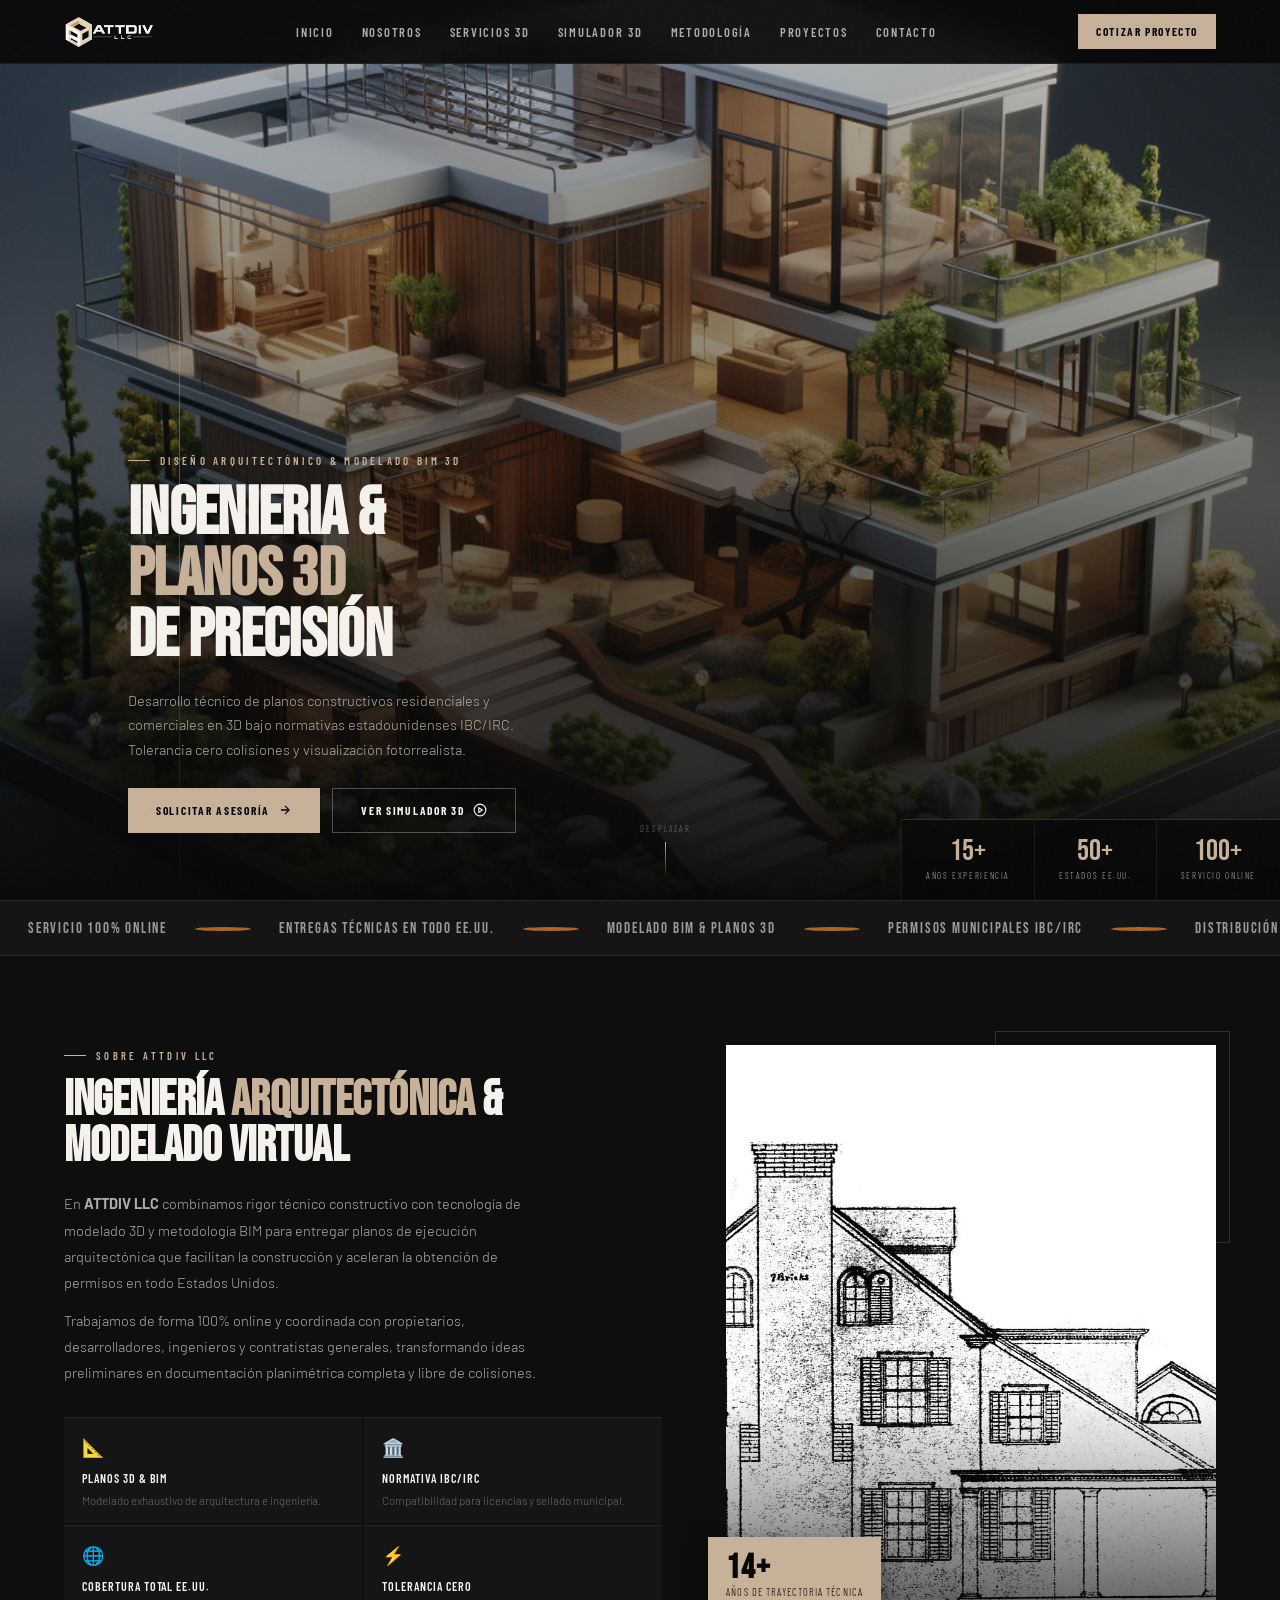
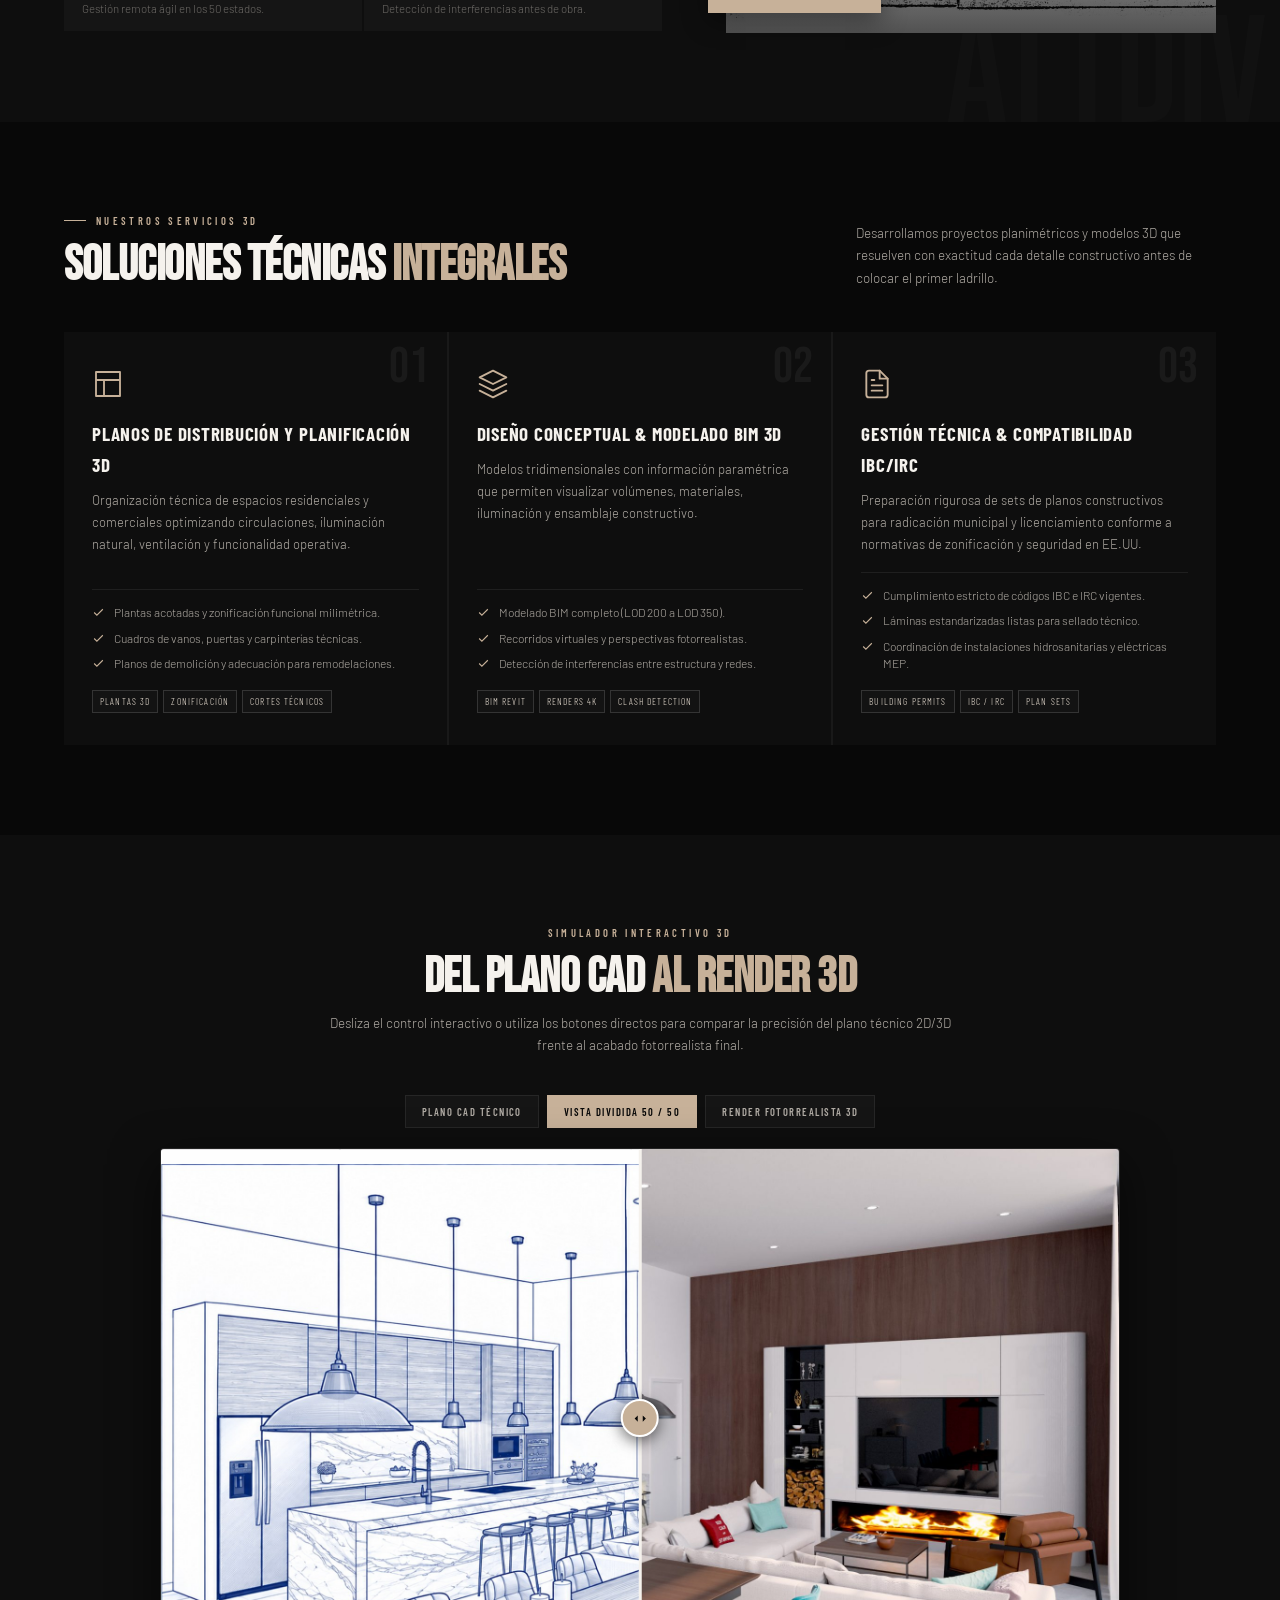
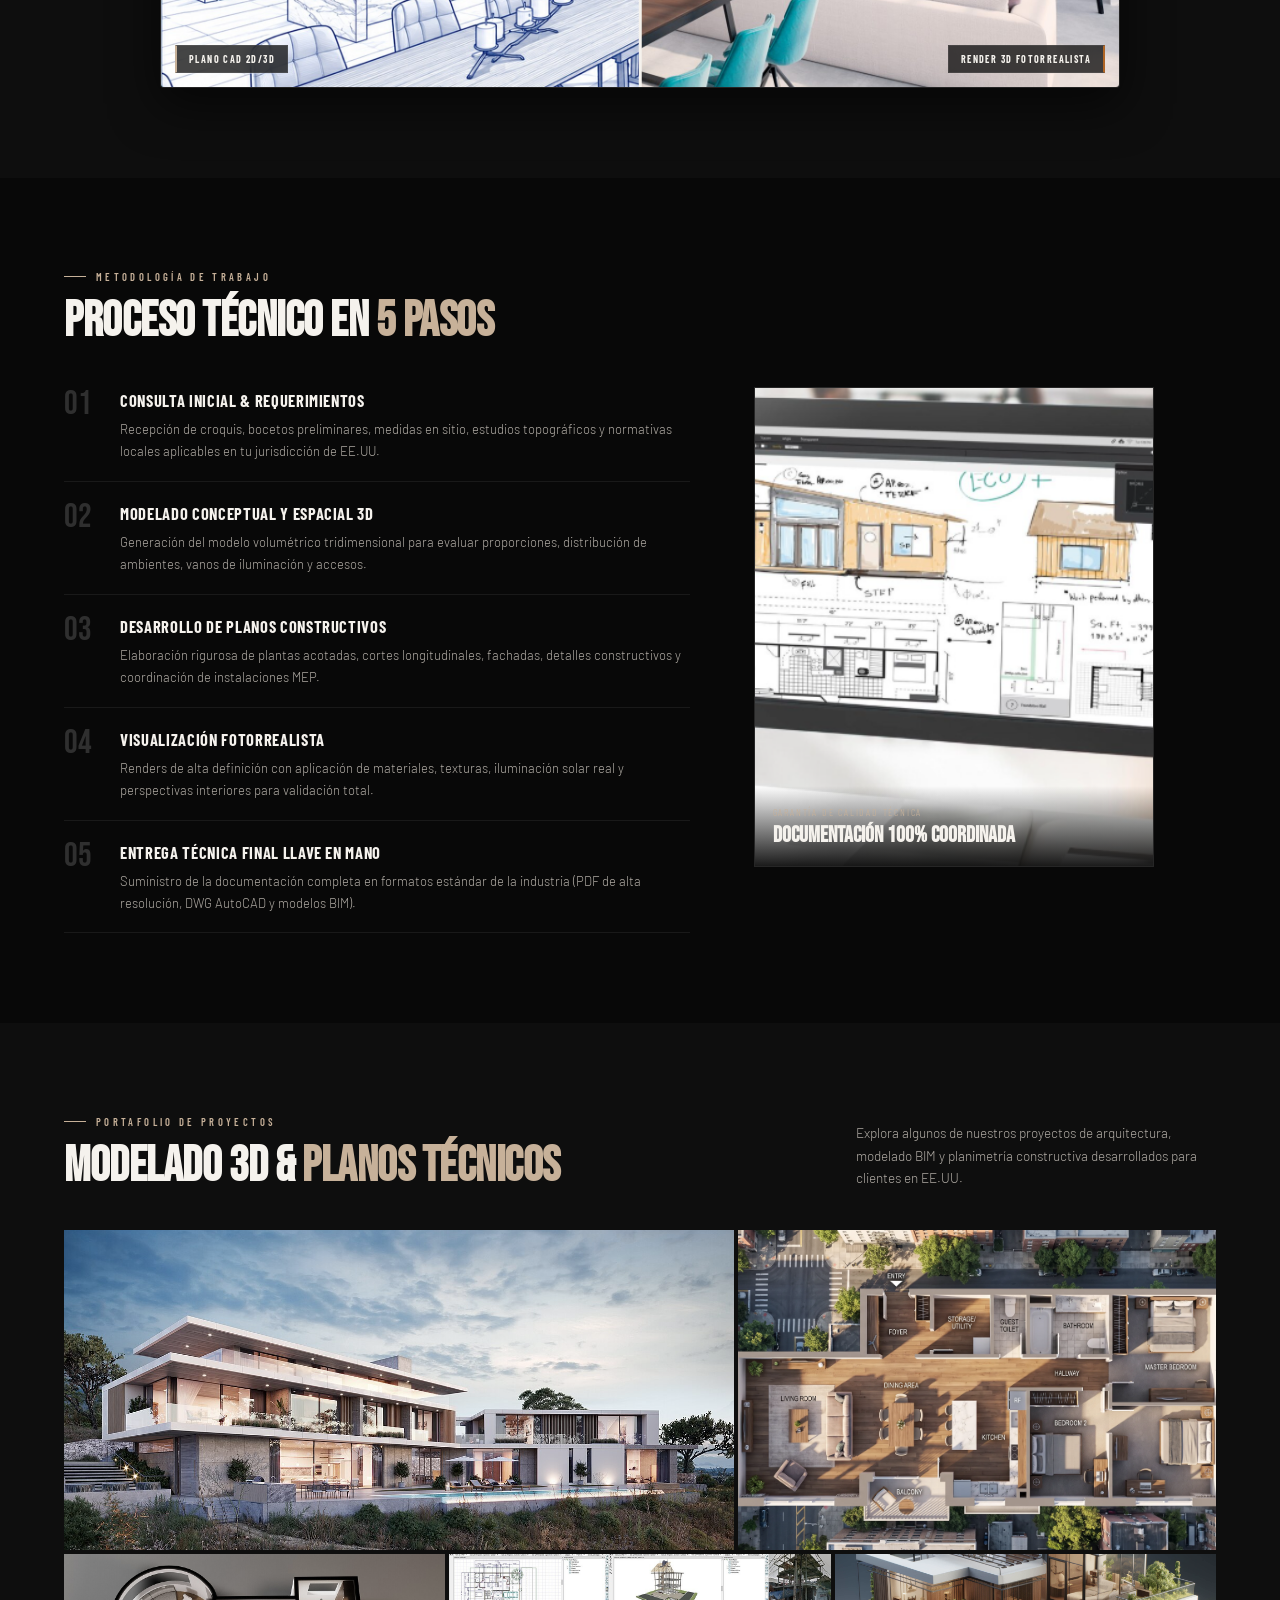
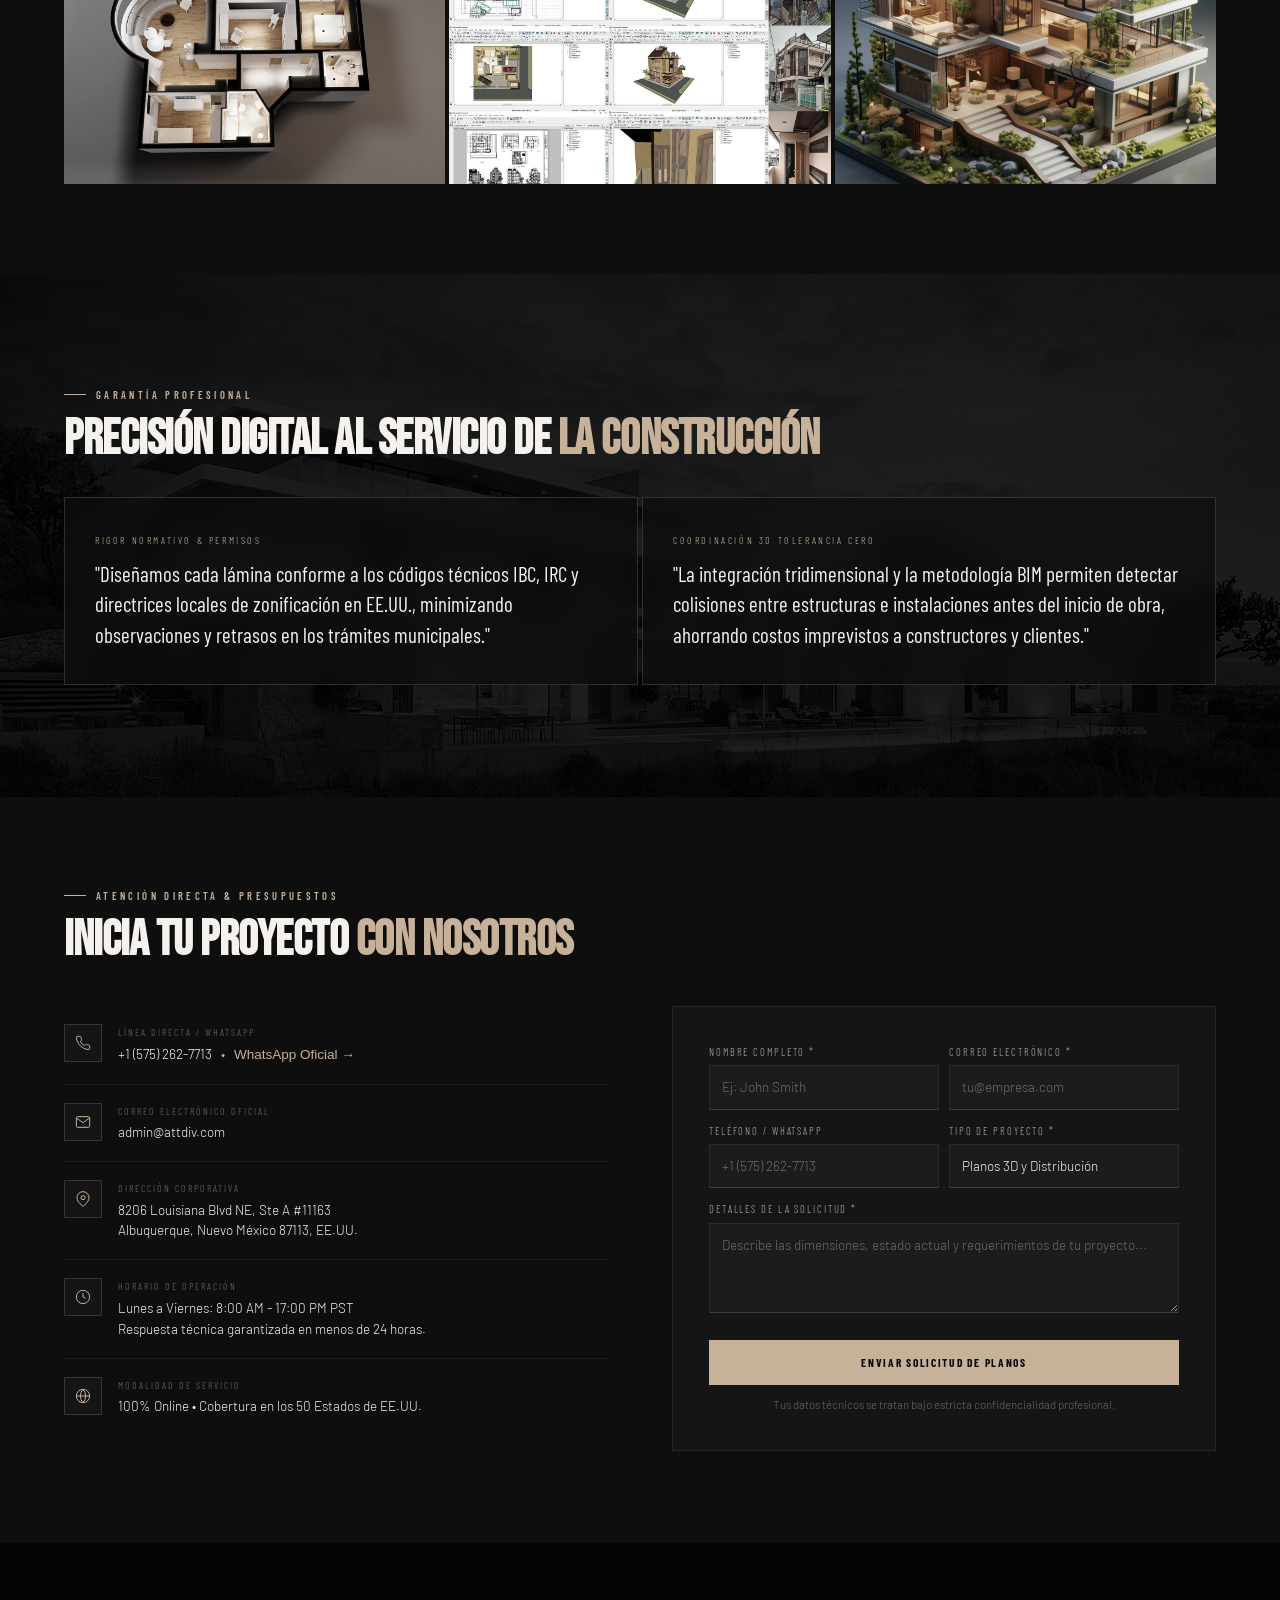
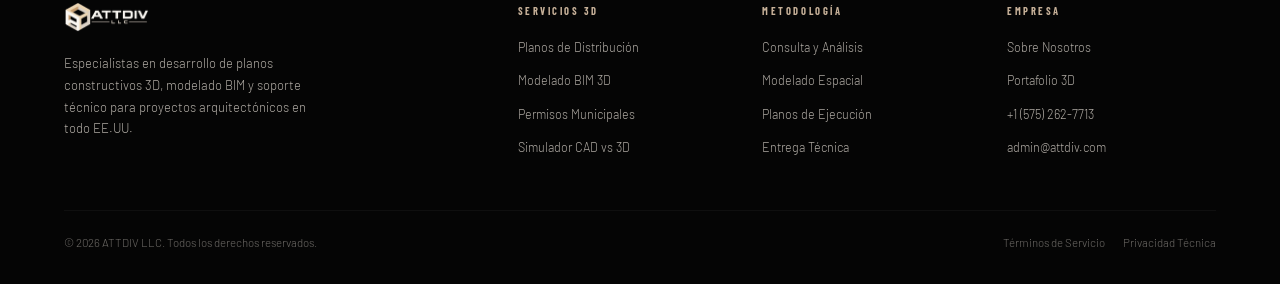
==== commit b85308cc: "Integrate official phone number (+1 5752627713) and direct WhatsApp link across all pages, contact f" ====
--- a/index.html
+++ b/index.html
@@ -67,7 +67,9 @@
     <a href="#contacto" onclick="closeMob()">Contacto</a>
     <div class="mob-meta">
       <p>ATTDIV LLC • Planos 3D de Construcción</p>
-      <p style="color: var(--sand); margin-top: 4px;">admin@attdiv.com</p>
+      <p style="color: var(--sand); margin-top: 4px;">
+        <a href="tel:+15752627713">+1 (575) 262-7713</a> • <a href="mailto:admin@attdiv.com">admin@attdiv.com</a>
+      </p>
     </div>
   </div>
 
@@ -527,6 +529,20 @@
         <div class="ct-info rv d2">
           <div class="ct-item">
             <div class="ct-icon">
+              <svg viewBox="0 0 24 24"><path d="M22 16.92v3a2 2 0 0 1-2.18 2 19.79 19.79 0 0 1-8.63-3.07 19.5 19.5 0 0 1-6-6 19.79 19.79 0 0 1-3.07-8.67A2 2 0 0 1 4.11 2h3a2 2 0 0 1 2 1.72 12.84 12.84 0 0 0 .7 2.81 2 2 0 0 1-.45 2.11L8.09 9.91a16 16 0 0 0 6 6l1.27-1.27a2 2 0 0 1 2.11-.45 12.84 12.84 0 0 0 2.81.7A2 2 0 0 1 22 16.92z"/></svg>
+            </div>
+            <div>
+              <span class="ct-lb">Línea Directa / WhatsApp</span>
+              <div class="ct-vl">
+                <a href="tel:+15752627713">+1 (575) 262-7713</a>
+                <span style="color: var(--sand); margin: 0 6px;">•</span>
+                <a href="https://wa.me/15752627713" target="_blank" rel="noopener noreferrer" style="color: var(--sand); font-weight: 500;">WhatsApp Oficial →</a>
+              </div>
+            </div>
+          </div>
+
+          <div class="ct-item">
+            <div class="ct-icon">
               <svg viewBox="0 0 24 24"><path d="M4 4h16c1.1 0 2 .9 2 2v12c0 1.1-.9 2-2 2H4c-1.1 0-2-.9-2-2V6c0-1.1.9-2 2-2z"/><polyline points="22,6 12,13 2,6"/></svg>
             </div>
             <div>
@@ -582,7 +598,7 @@
             <div class="fg-row">
               <div class="fg">
                 <label for="fphone">Teléfono / WhatsApp</label>
-                <input type="tel" id="fphone" placeholder="+1 (555) 000-0000">
+                <input type="tel" id="fphone" placeholder="+1 (575) 262-7713">
               </div>
               <div class="fg">
                 <label for="ftype">Tipo de Proyecto *</label>
@@ -647,7 +663,7 @@
         <ul>
           <li><a href="#nosotros">Sobre Nosotros</a></li>
           <li><a href="#proyectos">Portafolio 3D</a></li>
-          <li><a href="#contacto">Contacto Directo</a></li>
+          <li><a href="tel:+15752627713">+1 (575) 262-7713</a></li>
           <li><a href="mailto:admin@attdiv.com">admin@attdiv.com</a></li>
         </ul>
       </div>
@@ -668,9 +684,9 @@
        MOBILE FLOATING ACTION BAR (Fixed & Padding Protected)
        ======================================================================== -->
   <aside class="mob-bar" aria-label="Acciones rápidas móviles">
-    <a href="mailto:admin@attdiv.com" class="mob-bar-btn mob-bar-mail">
-      <svg width="15" height="15" viewBox="0 0 24 24" fill="none" stroke="currentColor" stroke-width="2"><path d="M4 4h16c1.1 0 2 .9 2 2v12c0 1.1-.9 2-2 2H4c-1.1 0-2-.9-2-2V6c0-1.1.9-2 2-2z"/><polyline points="22,6 12,13 2,6"/></svg>
-      <span>admin@attdiv.com</span>
+    <a href="tel:+15752627713" class="mob-bar-btn mob-bar-mail">
+      <svg width="15" height="15" viewBox="0 0 24 24" fill="none" stroke="currentColor" stroke-width="2"><path d="M22 16.92v3a2 2 0 0 1-2.18 2 19.79 19.79 0 0 1-8.63-3.07 19.5 19.5 0 0 1-6-6 19.79 19.79 0 0 1-3.07-8.67A2 2 0 0 1 4.11 2h3a2 2 0 0 1 2 1.72 12.84 12.84 0 0 0 .7 2.81 2 2 0 0 1-.45 2.11L8.09 9.91a16 16 0 0 0 6 6l1.27-1.27a2 2 0 0 1 2.11-.45 12.84 12.84 0 0 0 2.81.7A2 2 0 0 1 22 16.92z"/></svg>
+      <span>Llamar / Teléfono</span>
     </a>
     <a href="#contacto" class="mob-bar-btn mob-bar-cta">
       <span>Cotizar Planos</span>
